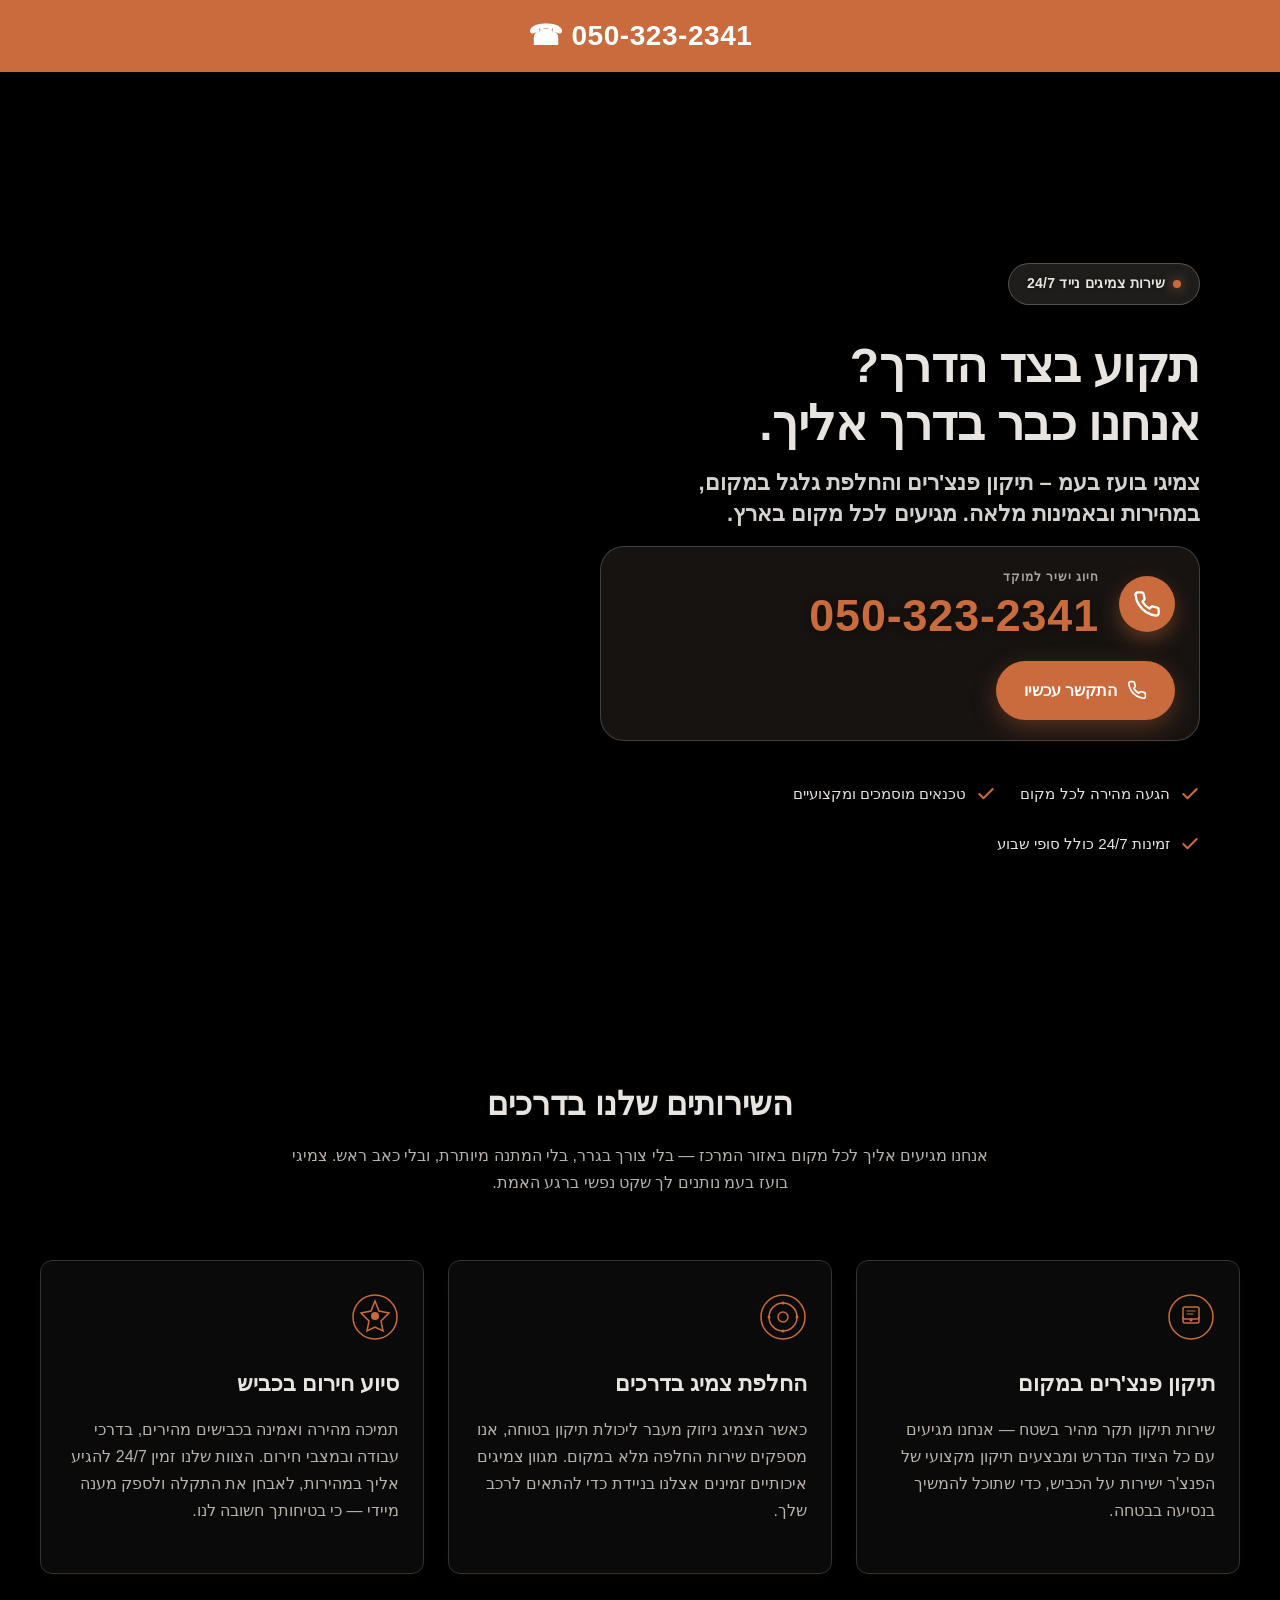
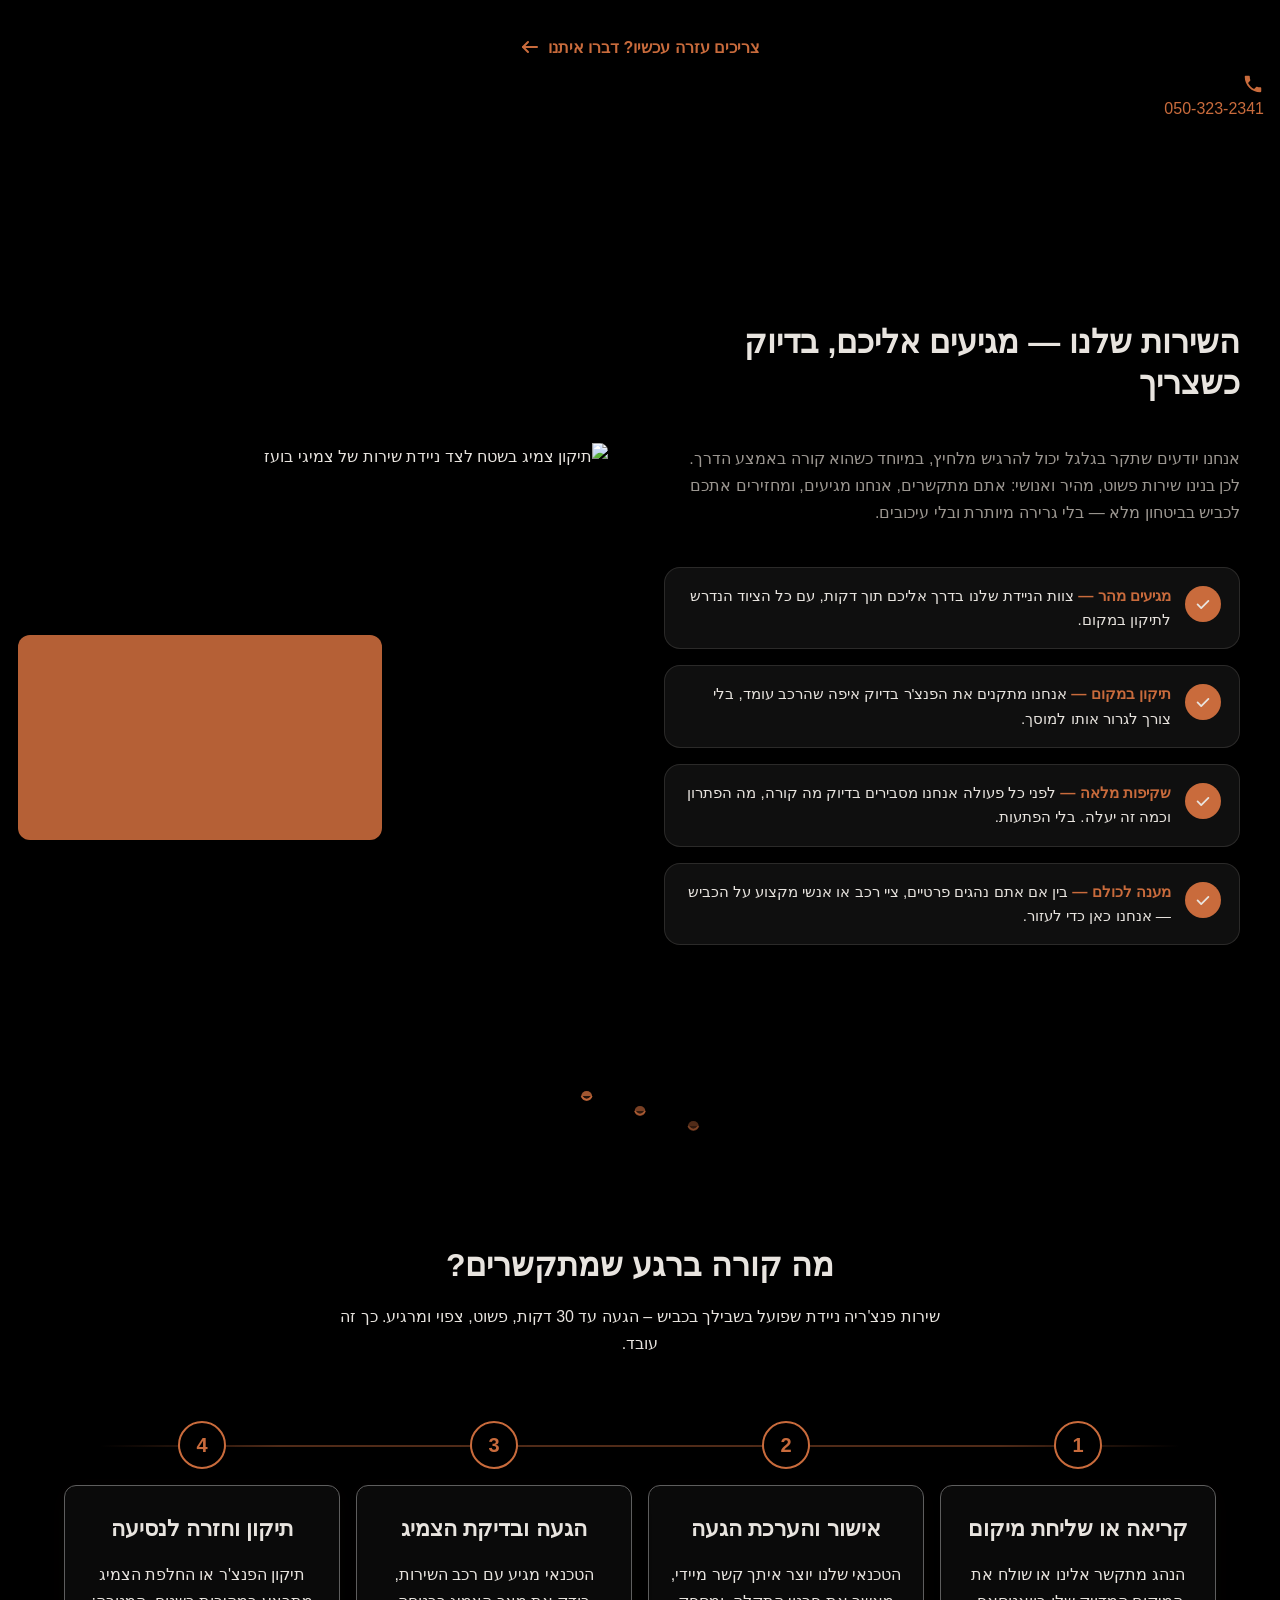
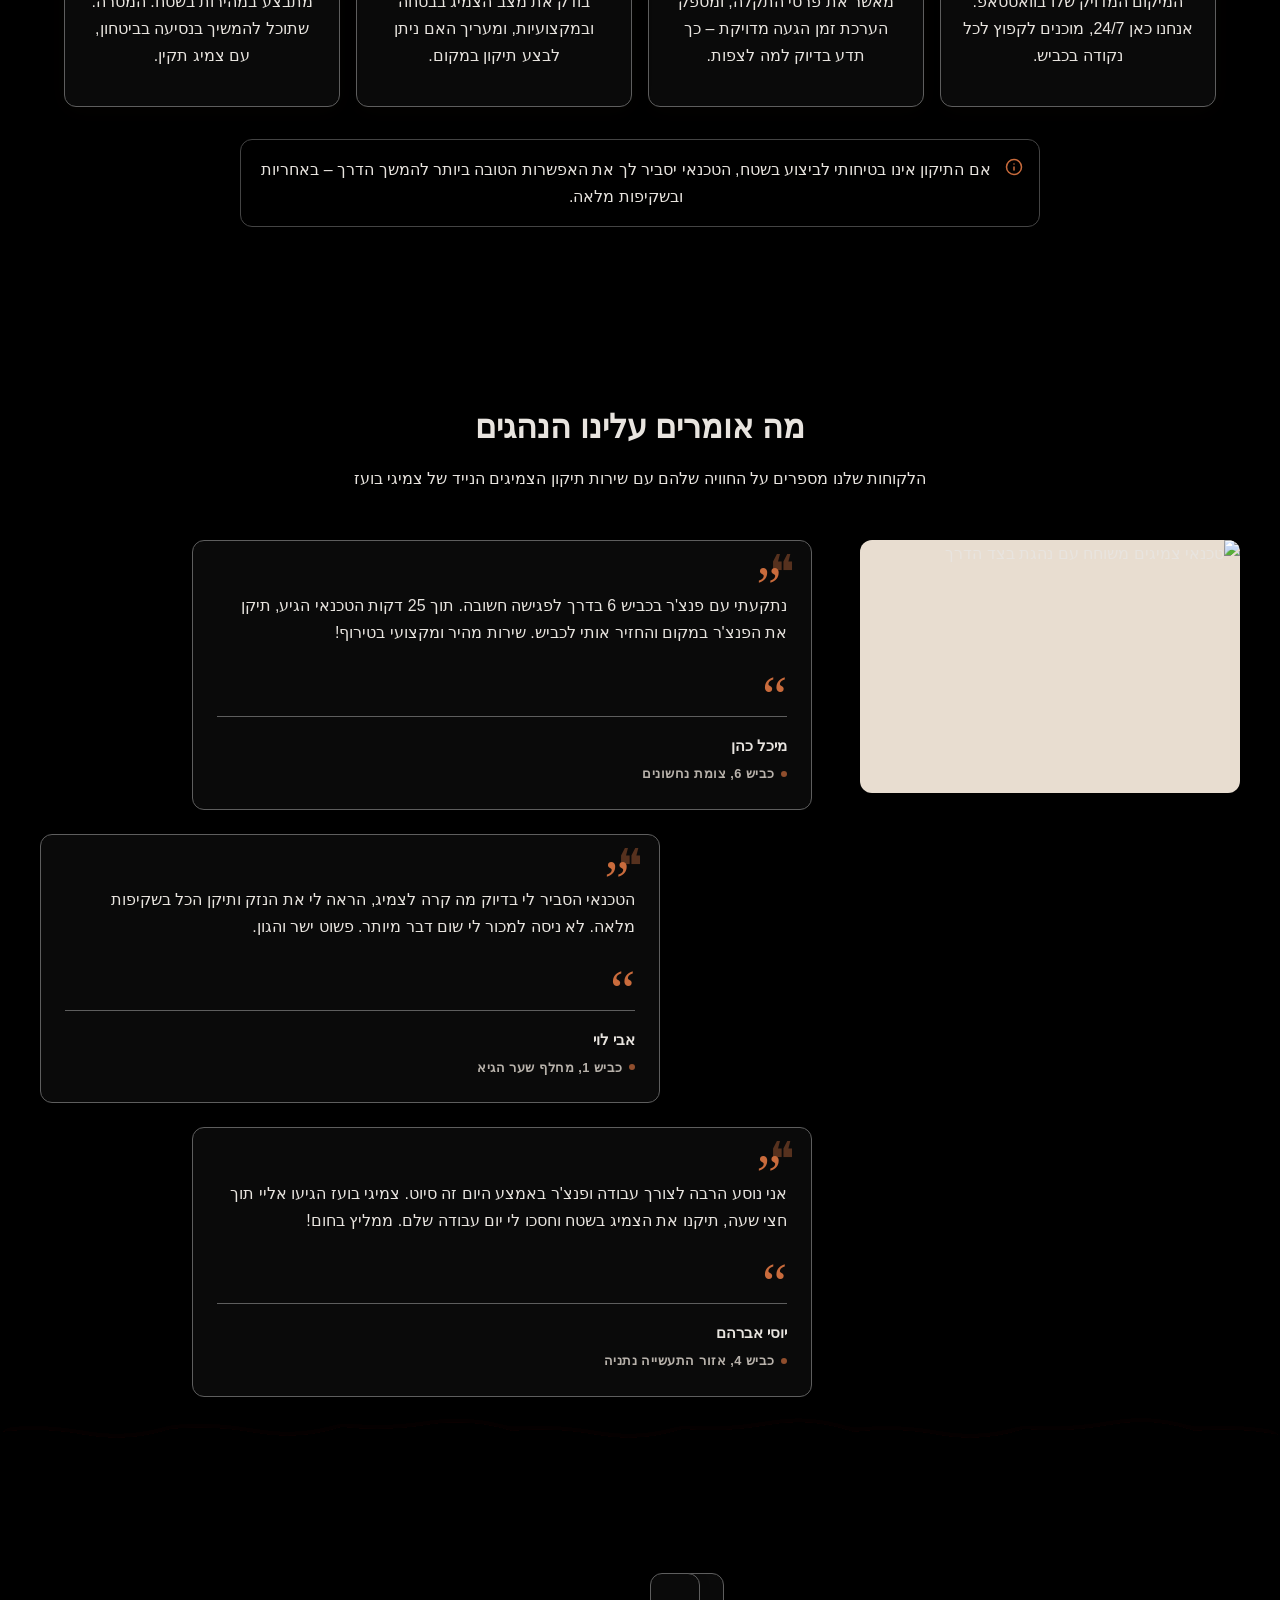
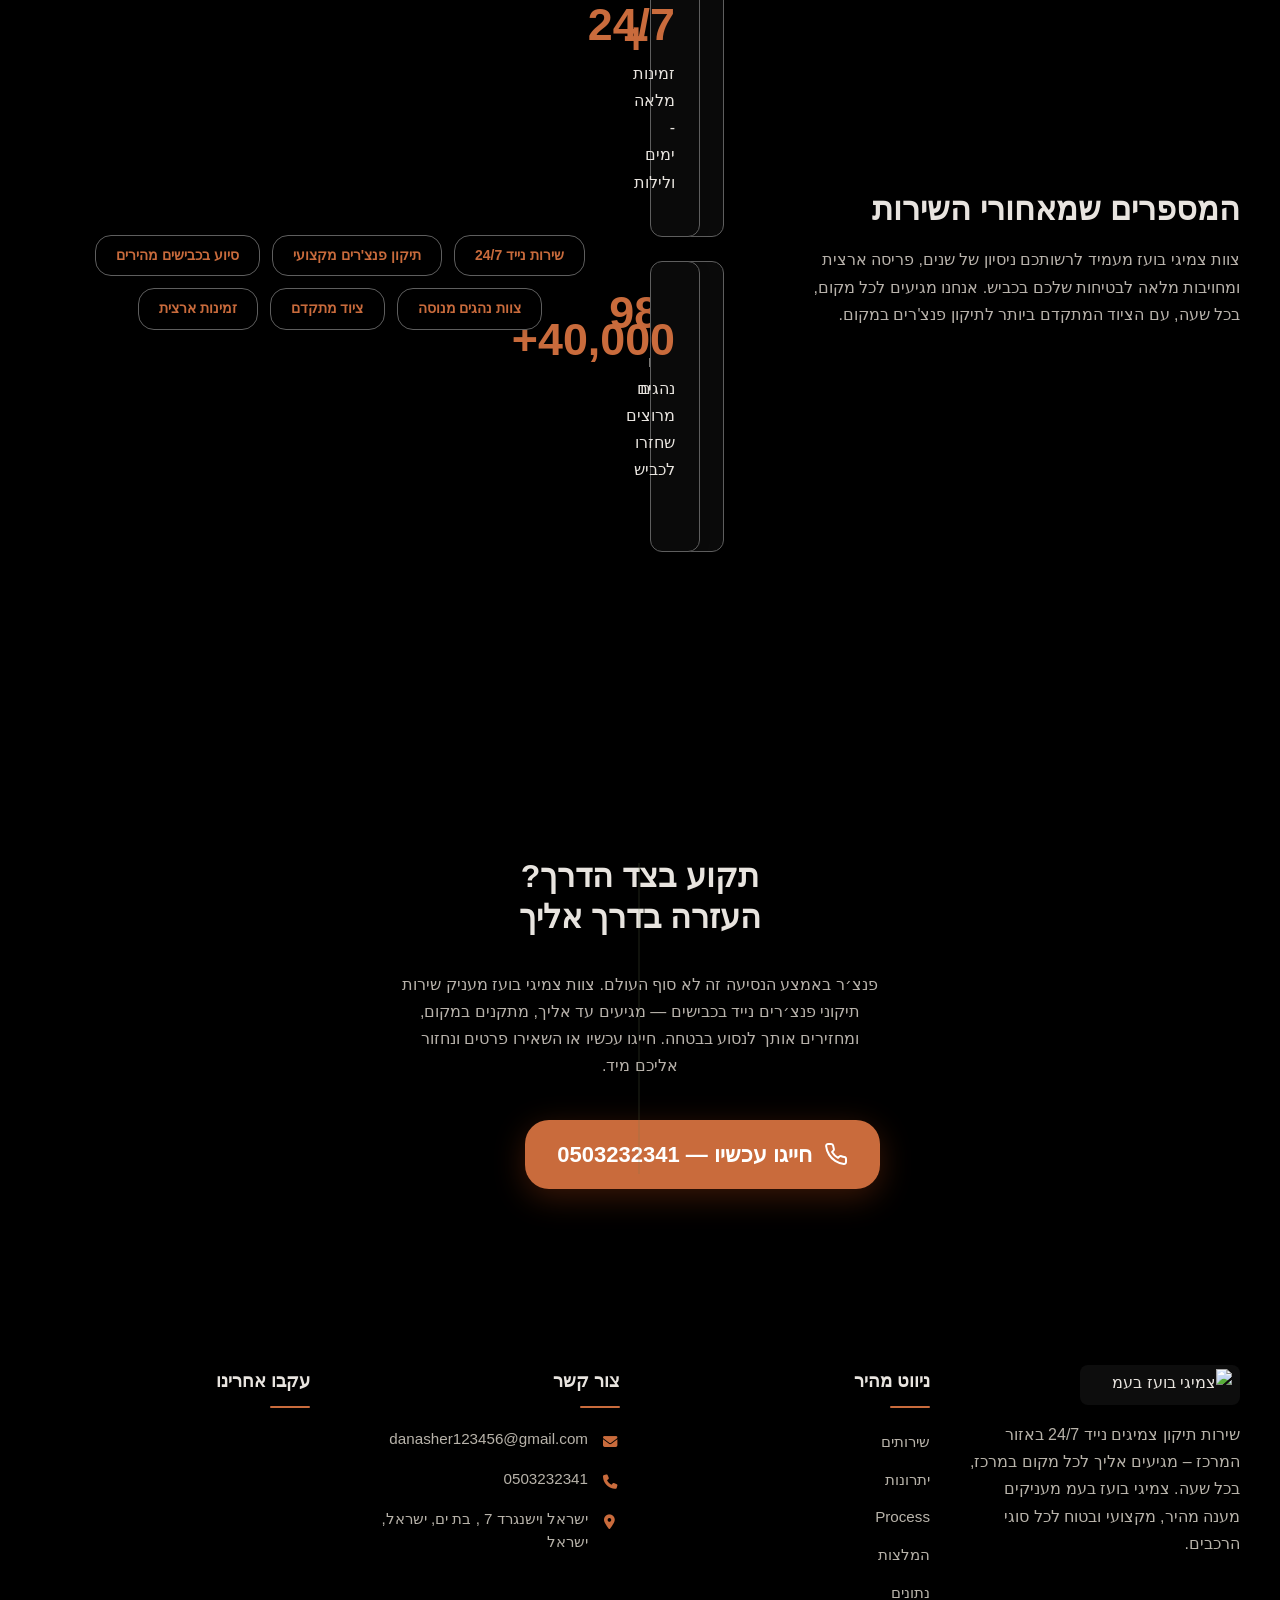
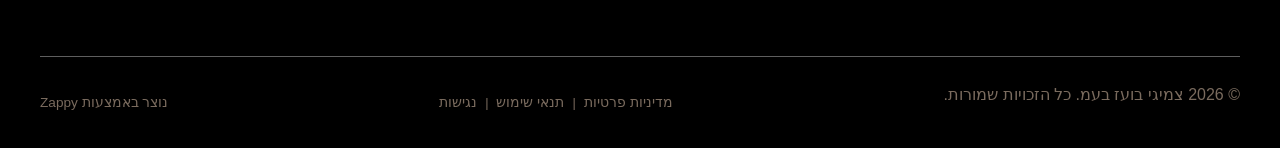
==== public/index.html @ 9f866a58 "Background sync: Progressive GitHub Sync" ====
<!doctype html><html dir="rtl" lang="he"><head><meta charset="UTF-8"><meta content="width=device-width,initial-scale=1" name="viewport"><meta content="index, follow" name="robots"><title>תיקון פנצ'ר בדרכים תוך 30 דקות — צמיגי בועז בעמ</title><meta content="נתקעתם עם פנצ'ר באמצע הדרך? צמיגי בועז בעמ מגיעים אליכם עם שירות תיקון צמיגים נייד, מהיר ואמין בכל שעה. חייגו עכשיו ונחזיר אתכם לנסוע בבטחה!" name="description"><meta content="תיקון פנצ'ר בדרכים, שירות צמיגים נייד, mobile tire repair service near me, פנצ'ריה ניידת, תיקון צמיגים עד הבית" name="keywords"><link href="/assets/favicon.ico" rel="icon" type="image/x-icon"><link href="/assets/favicon-16x16.png" rel="icon" type="image/png" sizes="16x16"><link href="/assets/favicon-32x32.png" rel="icon" type="image/png" sizes="32x32"><link href="/assets/favicon-48x48.png" rel="icon" type="image/png" sizes="48x48"><link href="/assets/favicon-192x192.png" rel="icon" type="image/png" sizes="192x192"><link href="/assets/favicon-512x512.png" rel="icon" type="image/png" sizes="512x512"><link href="/assets/apple-touch-icon.png" rel="apple-touch-icon"><script>!function(){"use strict";var t="839fa60e-4d73-4252-b014-104000f101b9",e="https://api.zappy5.com/api/analytics/track",a=18e5,n=2592e6,o=!0,i=!0,r=!0;var s=function(){var e="zappy_visitor_"+t,a=null;try{if(a=localStorage.getItem(e)){var o=JSON.parse(a),i=Date.now();if(i-o.created<n)return o.lastSeen=i,localStorage.setItem(e,JSON.stringify(o)),o.id}}catch(t){console.warn("Zappy Analytics: LocalStorage not available")}var r="zv_"+Date.now()+"_"+Math.random().toString(36).substr(2,9);try{localStorage.setItem(e,JSON.stringify({id:r,created:Date.now(),lastSeen:Date.now()}))}catch(t){}return r}(),c=function(){var e="zappy_session_"+t,n=null;try{if(n=sessionStorage.getItem(e)){var o=JSON.parse(n),i=Date.now();if(i-o.timestamp<a)return o.timestamp=i,sessionStorage.setItem(e,JSON.stringify(o)),o.id}}catch(t){console.warn("Zappy Analytics: SessionStorage not available")}var r="zs_"+Date.now()+"_"+Math.random().toString(36).substr(2,9);try{sessionStorage.setItem(e,JSON.stringify({id:r,timestamp:Date.now()}))}catch(t){}return r}();function l(a,n){n=n||{};var o={website_id:t,event_type:a,page_path:window.location.pathname,referrer:document.referrer||"direct",visitor_id:s,session_id:c,metadata:n};if(navigator.sendBeacon){var i=new Blob([JSON.stringify(o)],{type:"application/json"});navigator.sendBeacon(e,i)}else fetch(e,{method:"POST",headers:{"Content-Type":"application/json"},body:JSON.stringify(o),keepalive:!0}).catch(function(t){console.warn("Zappy Analytics: Failed to track event",t)})}o&&l("pageview",{title:document.title,url:window.location.href}),i&&document.addEventListener("click",function(t){var e=t.target;if("BUTTON"===e.tagName||e.closest("button")){var a="BUTTON"===e.tagName?e:e.closest("button");l("click",{element:"button",text:a.textContent.trim().substring(0,100),id:a.id||null,class:a.className||null})}else if("A"===e.tagName||e.closest("a")){var n="A"===e.tagName?e:e.closest("a");l("navigation",{element:"link",text:n.textContent.trim().substring(0,100),href:n.href,external:n.hostname!==window.location.hostname})}},!0),r&&document.addEventListener("submit",function(t){var e=t.target;l("form_submit",{form_id:e.id||null,form_name:e.name||null,form_action:e.action||null,form_method:e.method||"GET"})},!0);var d=Date.now();window.addEventListener("beforeunload",function(){l("page_unload",{time_on_page:Math.floor((Date.now()-d)/1e3),page_path:window.location.pathname})}),window.zappyAnalytics={track:l,getVisitorId:function(){return s},getSessionId:function(){return c}}}()</script><script>!function(){"use strict";if(!window.zappyFireMarketingEvent){var t={begin_checkout:"checkout_started",purchase:"checkout_complete",add_to_cart:"add_to_cart",view_product:"view_product"},e={whatsapp_click:{ga4:"contact",meta:"Contact",gtm:"whatsapp_click",ecom:!1},phone_click:{ga4:"contact",meta:"Contact",gtm:"phone_click",ecom:!1},contact_form_submitted:{ga4:"generate_lead",meta:"Lead",gtm:"contact_form_submitted",ecom:!1},checkout_started:{ga4:"begin_checkout",meta:"InitiateCheckout",gtm:"begin_checkout",ecom:!0},checkout_complete:{ga4:"purchase",meta:"Purchase",gtm:"purchase",ecom:!0},product_inquiry:{ga4:"generate_lead",meta:"Lead",gtm:"product_inquiry",ecom:!1},add_to_cart:{ga4:"add_to_cart",meta:"AddToCart",gtm:"add_to_cart",ecom:!0},view_product:{ga4:"view_item",meta:"ViewContent",gtm:"view_item",ecom:!0}};window.zappyFlushPendingMetaEvents=l,window.zappyFireMarketingEvent=function(r,n,o){try{o=o||{};var p=t[r]||r,d=e[p];if(!d)return;(n=n||{}).pagePath||n.page_path||(n.pagePath=a());var l="",m=!1,s=!1;if("checkout_complete"===p&&(m=!(!(l=String(n.orderId||n.order_id||n.transaction_id||""))||!function(t){if(!t)return!1;try{return"1"===window.sessionStorage.getItem(c(t))}catch(t){return!1}}(l)),s=!(!l||!u(l)),m&&s))return;if(!o.skipFirstParty&&!m)try{window.zappyAnalytics&&"function"==typeof window.zappyAnalytics.track&&window.zappyAnalytics.track(p,n)}catch(t){}if(!m){try{if(window.dataLayer=window.dataLayer||[],d.ecom){var _=i(p,n),h={};_.transaction_id&&(h.transaction_id=_.transaction_id),null!=_.value&&(h.value=_.value),_.currency&&(h.currency=_.currency),_.items&&(h.items=_.items),window.dataLayer.push({ecommerce:null}),window.dataLayer.push({event:d.gtm,ecommerce:h}),"checkout_complete"!==p&&"checkout_started"!==p||(window.dataLayer.push({ecommerce:null}),window.dataLayer.push({event:p,ecommerce:h}))}else{var w={event:d.gtm};for(var f in n)Object.prototype.hasOwnProperty.call(n,f)&&(w[f]=n[f]);window.dataLayer.push(w)}}catch(t){}l&&function(t){if(t)try{window.sessionStorage.setItem(c(t),"1")}catch(t){}}(l)}}catch(t){}};var r=Object.create(null);document.addEventListener("click",function(t){try{var e=t.target;if(!e)return;var r=s(e,".whatsapp-float, a.whatsapp-float, [data-zappy-whatsapp]"),n=function(t){for(var e=t;e&&e!==document;){if("A"===e.tagName)return e;e=e.parentElement}return null}(e),i=n&&n.href||"";if(r||n&&function(t){if(!t)return!1;var e=String(t).toLowerCase();return-1!==e.indexOf("wa.me/")||-1!==e.indexOf("api.whatsapp.com")||-1!==e.indexOf("whatsapp.com/send")||0===e.indexOf("whatsapp:")}(i)){if(!m("wa:"+i)){var c=r?"float":"link";window.zappyFireMarketingEvent("whatsapp_click",{source:c,href:i||null,pagePath:a()})}return}var o=s(e,".phone-header-btn, .nav-phone-btn, .call-btn, [data-zappy-phone]"),u="";if(n&&n.href&&0===String(n.href).toLowerCase().indexOf("tel:")?u=n.href:o&&o.href&&0===String(o.href).toLowerCase().indexOf("tel:")&&(u=o.href),o||u){var p="";return u&&(p=String(u).replace(/^tel:/i,"").trim()),void(m("tel:"+(p||o&&o.id||"btn"))||window.zappyFireMarketingEvent("phone_click",{source:o?"button":"link",phone:p||null,href:u||null,pagePath:a()}))}}catch(t){}},!0)}function a(){try{if(window.ZAPPY_CONFIG&&window.ZAPPY_CONFIG.currentPagePath)return window.ZAPPY_CONFIG.currentPagePath}catch(t){}try{return window.location.pathname||"/"}catch(t){return"/"}}function n(t){var e=(t=t||{}).items||t.cartItems||t.cart_items||t.lineItems||[];Array.isArray(e)||(e=[]);for(var r=[],a=0;a<e.length;a++){var n=e[a];if(n&&"object"==typeof n){var i=String(n.item_id||n.productId||n.product_id||n.id||"").trim(),c=String(n.item_name||n.productName||n.product_name||n.name||"").trim(),o=parseFloat(null!=n.price?n.price:null!=n.unitPrice?n.unitPrice:0)||0,u=Math.max(1,parseInt(null!=n.quantity?n.quantity:null!=n.qty?n.qty:1,10)||1);(i||c)&&r.push({item_id:i||c,item_name:c||i,price:o,quantity:u})}}return r}function i(t,e){var r=n(e=e||{}),i=parseFloat(null!=e.value?e.value:null!=e.total?e.total:0)||0,c=String(e.currency||"USD").toUpperCase();if("checkout_complete"===t)return{transaction_id:String(e.transaction_id||e.orderId||e.order_id||e.orderNumber||"")||void 0,value:i,currency:c,items:r};if("checkout_started"===t)return{value:i,currency:c,items:r};if("add_to_cart"===t){var o=r.length?r:[{item_id:String(e.productId||e.product_id||""),item_name:String(e.productName||e.product_name||""),price:parseFloat(null!=e.value?e.value:null!=e.price?e.price:0)||0,quantity:parseInt(null!=e.quantity?e.quantity:1,10)||1}].filter(function(t){return t.item_id||t.item_name});return{value:i||(o[0]?o[0].price*o[0].quantity:0),currency:c,items:o}}if("view_product"===t){var u=r.length?r:[{item_id:String(e.productId||e.product_id||""),item_name:String(e.productName||e.product_name||""),price:parseFloat(null!=e.price?e.price:null!=e.value?e.value:0)||0,quantity:1}].filter(function(t){return t.item_id||t.item_name});return{currency:c,value:i||(u[0]?u[0].price:0),items:u}}return"whatsapp_click"===t||"phone_click"===t?{method:"whatsapp_click"===t?"whatsapp":"phone",page_path:e.pagePath||a()}:"contact_form_submitted"===t||"product_inquiry"===t?{page_path:e.pagePath||a()}:e}function c(t){return"zappy_purchase_fired_"+String(t||"")}function o(t){return"zappy_purchase_meta_fired_"+String(t||"")}function u(t){if(!t)return!1;try{return"1"===window.sessionStorage.getItem(o(t))}catch(t){return!1}}function p(t){if(t)try{window.sessionStorage.setItem(o(t),"1")}catch(t){}}function d(){try{return Array.isArray(window.__zappyPendingMetaEvents)||(window.__zappyPendingMetaEvents=[]),window.__zappyPendingMetaEvents}catch(t){return[]}}function l(){if("function"==typeof window.fbq){var t=d().slice();try{window.__zappyPendingMetaEvents=[]}catch(t){}for(var e=0;e<t.length;e++){var r=t[e];if(r&&r.eventName&&(!r.orderId||!u(r.orderId)))try{window.fbq("track",r.eventName,r.params||{}),r.orderId&&p(r.orderId)}catch(t){}}}}function m(t){var e=Date.now();return!!(r[t]&&e-r[t]<800)||(r[t]=e,!1)}function s(t,e){return t&&t.closest?t.closest(e):null}}()</script><meta content="תיקון פנצ'ר בדרכים תוך 30 דקות — צמיגי בועז בעמ" property="og:title"><meta content="נתקעתם עם פנצ'ר באמצע הדרך? צמיגי בועז בעמ מגיעים אליכם עם שירות תיקון צמיגים נייד, מהיר ואמין בכל שעה. חייגו עכשיו ונחזיר אתכם לנסוע בבטחה!" property="og:description"><meta content="summary_large_image" name="twitter:card"><meta content="תיקון פנצ'ר בדרכים תוך 30 דקות — צמיגי בועז בעמ" name="twitter:title"><meta content="נתקעתם עם פנצ'ר באמצע הדרך? צמיגי בועז בעמ מגיעים אליכם עם שירות תיקון צמיגים נייד, מהיר ואמין בכל שעה. חייגו עכשיו ונחזיר אתכם לנסוע בבטחה!" name="twitter:description"><script type="application/ld+json">{"@context":"https://schema.org","@graph":[{"@type":"LocalBusiness","@id":"https://tzmagei-boaz-ltd.zappy5.app#organization","name":"צמיגי בועז בעמ","url":"https://tzmagei-boaz-ltd.zappy5.app","description":"A mobile tire repair service that operates on the road, providing on-site puncture repair and tire assistance to drivers who experience flat tires while driving. The service is built around speed, reliability, and convenience — coming directly to the stranded driver wherever they are on the road.","address":{"@type":"PostalAddress","streetAddress":"ישראל וישנגרד 7 , בת ים, ישראל, ישראל"},"contactPoint":[{"@type":"ContactPoint","contactType":"customer service","email":"danasher123456@gmail.com","telephone":"0503232341"}]},{"@type":"WebSite","@id":"https://tzmagei-boaz-ltd.zappy5.app#website","url":"https://tzmagei-boaz-ltd.zappy5.app","name":"צמיגי בועז בעמ","publisher":{"@id":"https://tzmagei-boaz-ltd.zappy5.app#organization"}}]}</script><meta content="website" property="og:type"><meta content="he_IL" property="og:locale"><style>.skip-link{position:absolute;top:0;left:0;transform:translateY(-200%);padding:12px 18px;background:var(--bg-dark,#1a1a1a);color:var(--text-light,#fff);font-weight:600;border-radius:0 0 8px 0;z-index:10000}.skip-link:focus{transform:none;outline:2px solid var(--ring,#fff);outline-offset:2px}:focus-visible{outline:2px solid var(--ring,currentColor);outline-offset:3px}</style><link href="/assets/favicon.ico" rel="icon" type="image/x-icon"><link href="/assets/favicon-16x16.png" rel="icon" type="image/png" sizes="16x16"><link href="/assets/favicon-32x32.png" rel="icon" type="image/png" sizes="32x32"><link href="/assets/favicon-48x48.png" rel="icon" type="image/png" sizes="48x48"><link href="/assets/favicon-192x192.png" rel="icon" type="image/png" sizes="192x192"><link href="/assets/favicon-512x512.png" rel="icon" type="image/png" sizes="512x512"><link href="/assets/apple-touch-icon.png" rel="apple-touch-icon"><link href="https://cdn.jsdelivr.net/npm/vanilla-cookieconsent@3/dist/cookieconsent.css" rel="stylesheet"><script>function gtag(){dataLayer.push(arguments)}window.dataLayer=window.dataLayer||[],gtag("consent","default",{ad_storage:"denied",ad_user_data:"denied",ad_personalization:"denied",analytics_storage:"denied",wait_for_update:500})</script><script>!function(e,t,a,n){e[n]=e[n]||[],e[n].push({"gtm.start":(new Date).getTime(),event:"gtm.js"});var g=t.getElementsByTagName(a)[0],m=t.createElement(a);m.async=!0,m.src="https://www.googletagmanager.com/gtm.js?id=GTM-KP28756L",g.parentNode.insertBefore(m,g)}(window,document,"script","dataLayer")</script><script src="https://www.googletagmanager.com/gtag/js?id=AW-18231256618" async=""></script><script>function gtag(){dataLayer.push(arguments)}window.dataLayer=window.dataLayer||[],gtag("js",new Date),gtag("config","AW-18231256618")</script><noscript><iframe height="0" src="https://www.googletagmanager.com/ns.html?id=GTM-KP28756L" style="display:none;visibility:hidden" width="0"></iframe></noscript><style data-zappy-section-v2-css="true">.index-hero-section{position:relative;min-height:100vh;display:flex;align-items:center;justify-content:flex-start;overflow:hidden;background-color:var(--bg-dark);color:var(--text-light);padding:140px 20px 80px;isolation:isolate}.index-hero-section__bg-wrapper{position:absolute;inset:0;z-index:-2;background:var(--bg-dark)}.index-hero-section__bg-image{width:100%;height:100%;object-fit:cover;display:block}.index-hero-section__scrim{position:absolute;inset:0;z-index:-1;pointer-events:none;background-image:radial-gradient(circle at 15% 80%,rgba(0,0,0,.52) 0,rgba(0,0,0,.28) 45%,rgba(0,0,0,.08) 70%,rgba(0,0,0,.02) 100%),linear-gradient(180deg,rgba(42,36,31,.55) 0,rgba(42,36,31,.15) 30%,rgba(42,36,31,.05) 60%,rgba(42,36,31,.35) 100%)}.index-hero-section__content{position:relative;z-index:10;max-width:1200px;margin:0 auto;width:100%;text-align:right;padding-inline-start:clamp(0px,5vw,40px)}.index-hero-section__badge{display:inline-flex;align-items:center;gap:8px;background:rgba(246,239,227,.12);border:1px solid rgba(246,239,227,.25);backdrop-filter:blur(6px);-webkit-backdrop-filter:blur(6px);border-radius:100px;padding:8px 18px;margin-bottom:24px;color:var(--text-light);font-size:.875rem;font-weight:600;letter-spacing:.02em;text-shadow:0 1px 4px rgba(0,0,0,.4)}.index-hero-section__badge-dot{width:8px;height:8px;border-radius:50%;background:var(--accent);box-shadow:0 0 12px rgba(201,107,60,.8);flex-shrink:0}.index-hero-section__title{font-size:3rem;font-weight:800;letter-spacing:-.01em;line-height:1.15;color:var(--text-light);margin:0 0 16px;text-shadow:0 2px 12px rgba(0,0,0,.45),0 1px 3px rgba(0,0,0,.5);max-width:700px}.index-hero-section__subtitle{font-size:1.25rem;font-weight:500;line-height:1.5;color:var(--text-light);margin:0 0 40px;max-width:560px;text-shadow:0 1px 8px rgba(0,0,0,.5);opacity:.92}.index-hero-section__phone-card{display:flex;align-items:center;gap:20px;flex-wrap:wrap;background:rgba(42,36,31,.55);backdrop-filter:blur(12px);-webkit-backdrop-filter:blur(12px);border:1px solid rgba(246,239,227,.2);border-radius:24px;padding:20px 24px;margin-bottom:40px;max-width:600px;box-shadow:0 16px 40px rgba(0,0,0,.25)}.index-hero-section__phone-icon{width:56px;height:56px;border-radius:50%;background:var(--accent);color:#fff;display:flex;align-items:center;justify-content:center;flex-shrink:0;box-shadow:0 8px 20px rgba(201,107,60,.4)}.index-hero-section__phone-icon svg{width:28px;height:28px}.index-hero-section__phone-info{display:flex;flex-direction:column;gap:4px;flex:1 1 auto;min-width:180px}.index-hero-section__phone-label{font-size:.75rem;font-weight:700;letter-spacing:.08em;text-transform:uppercase;color:var(--text-light);opacity:.7}.index-hero-section__phone-number{font-size:2.2rem;font-weight:800;letter-spacing:.02em;color:var(--text-light);text-decoration:none;line-height:1.1;text-shadow:0 2px 8px rgba(0,0,0,.4);transition:color .25s ease}.index-hero-section__phone-number:hover{color:var(--accent)}.index-hero-section__call-btn{display:inline-flex;align-items:center;justify-content:center;gap:10px;background:var(--accent);color:#fff;padding:16px 28px;border-radius:50px;border:none;font-weight:700;font-size:1rem;cursor:pointer;text-decoration:none;white-space:nowrap;transition:all .3s cubic-bezier(.4, 0, .2, 1);box-shadow:0 8px 24px rgba(201,107,60,.35);flex-shrink:0}.index-hero-section__call-btn svg{width:20px;height:20px}.index-hero-section__call-btn:hover{transform:translateY(-3px);box-shadow:0 12px 32px rgba(201,107,60,.5);background:#d87545}.index-hero-section__trust-list{list-style:none;padding:0;margin:0;display:flex;flex-wrap:wrap;gap:24px;max-width:600px}.index-hero-section__trust-item{display:flex;align-items:center;gap:10px;color:var(--text-light);font-size:.95rem;font-weight:500;text-shadow:0 1px 6px rgba(0,0,0,.5);flex-direction:row}.index-hero-section__trust-item svg{width:20px;height:20px;color:var(--accent);flex-shrink:0;filter:drop-shadow(0 1px 3px rgba(0,0,0,.4))}.index-hero-section__trust-item span{color:inherit}@media (max-width:768px){.index-hero-section{padding:120px 16px 60px;min-height:100dvh;justify-content:center}.index-hero-section__content{padding-inline-start:0;text-align:center}.index-hero-section__title{font-size:2.2rem;line-height:1.2;max-width:none}.index-hero-section__subtitle{font-size:1.1rem;margin:0 auto 32px;max-width:420px}.index-hero-section__badge{margin-bottom:20px;font-size:.8rem}.index-hero-section__phone-card{flex-direction:column;align-items:center;text-align:center;gap:16px;padding:24px 20px;margin:0 auto 32px;max-width:400px}.index-hero-section__phone-info{align-items:center}.index-hero-section__phone-number{font-size:1.8rem}.index-hero-section__call-btn{width:100%;justify-content:center}.index-hero-section__trust-list{justify-content:center;gap:16px}.index-hero-section__trust-item{font-size:.85rem}}@media (min-width:769px) and (max-width:1024px){.index-hero-section__title{font-size:2.6rem}.index-hero-section__phone-number{font-size:2rem}}.hero .hero-title,.hero h1,.hero-section h1,.hero-title,[class*=hero-] h1,[class~=hero] h1{font-size:48px!important;line-height:1.2!important}@media (max-width:1024px){.hero .hero-title,.hero h1,.hero-section h1,.hero-title,[class*=hero-] h1,[class~=hero] h1{font-size:36px!important}}@media (max-width:768px){.hero .hero-title,.hero h1,.hero-section h1,.hero-title,[class*=hero-] h1,[class~=hero] h1{font-size:28px!important}}</style><style id="zappy-critical-above-fold-css">html{box-sizing:border-box;-webkit-text-size-adjust:100%}*,::after,::before{box-sizing:inherit}body{margin:0;min-width:320px;overflow-x:clip}img,svg,video{max-width:100%;height:auto}main{display:block}.container{width:min(100% - 32px,1200px);margin-inline:auto}.navbar,header .navbar,header[role=banner],nav.navbar{position:relative;z-index:1000;width:100%}.nav-container,.navbar .container{display:flex;align-items:center;justify-content:space-between;min-height:64px}.logo,.logo-link img{display:block;width:35px;height:35px;object-fit:contain}#navMenu,.nav-menu{list-style:none;margin:0;padding:0}#navMenu a,.nav-menu a,.navbar .nav-links a,.navbar a{color:inherit;text-decoration:none}#navMenu .sub-menu,.nav-menu .sub-menu,.navbar .sub-menu{display:none}.fa,.fa-brands,.fa-regular,.fa-solid,.fab,.far,.fas{display:inline-block;min-width:1em;text-align:center}html:not(#zappy-noop) .navbar:has(.nav-ecommerce-icons)>.phone-header-btn,html:not(#zappy-noop)[data-zappy-site-type=ecommerce] .phone-header-btn{display:none!important;visibility:hidden!important;width:0!important;height:0!important;pointer-events:none!important}.zappy-preview-empty-store-cta{display:none!important;visibility:hidden!important;height:0!important;max-height:0!important;overflow:hidden!important;margin:0!important;padding:0!important;border:0!important;box-shadow:none!important}.zappy-catalog-menu{background:var(--surface-color,var(--surface,linear-gradient(135deg,#f8f9fa 0,#fff 100%)));border-bottom:1px solid var(--border-color,#e5e7eb);padding:0;position:sticky;top:0;z-index:90}.zappy-catalog-menu.rtl,.zappy-catalog-menu[dir=rtl]{direction:rtl}.zappy-catalog-menu.ltr,.zappy-catalog-menu[dir=ltr]{direction:ltr}.catalog-menu-container{max-width:1440px;margin:0 auto;display:flex;align-items:center;gap:8px;padding:10px 24px;overflow:visible}.catalog-menu-categories,.catalog-menu-list{display:flex;align-items:center;gap:4px;flex-wrap:wrap;margin:0;padding:0;list-style:none}.catalog-menu-item{display:inline-flex;align-items:center;padding:8px 16px;font-size:14px;font-weight:500;color:var(--text-color,var(--text,#374151));text-decoration:none;border-radius:20px;white-space:nowrap}.catalog-menu-all{background:var(--primary-color,var(--primary,#111));color:var(--text-light,#fff)!important}.catalog-menu-parent{position:relative;display:inline-flex;align-items:center}.catalog-menu-trigger{display:inline-flex;align-items:center;gap:6px}.catalog-menu-chevron{flex-shrink:0}.catalog-menu-parent>.sub-menu{display:none!important;visibility:hidden!important;opacity:0!important;pointer-events:none!important}.hero-section,.index-hero-section,section[class*=hero]{position:relative;overflow:hidden}.hero-section,.index-hero-section{min-height:560px}section[data-hero-type*=fullscreen]{min-height:100vh}.hero-bg-image,.hero-bg-wrapper,section[class*=hero] [class*=hero-bg]{position:absolute;inset:0;width:100%;height:100%}.hero-bg-image img,.hero-bg-wrapper img,section[class*=hero] [data-hero-bg],section[class*=hero] img[data-hero-background=true]{width:100%!important;height:100%!important;object-fit:cover!important;display:block}.hero-content,section[class*=hero] .container{position:relative;z-index:2}@media(max-width:768px){:root{--header-height:72px;--total-header-height:72px;--zappy-mobile-menu-top:72px}html[data-zappy-site-type=ecommerce] body{padding-top:var(--total-header-height,72px)}html[data-zappy-site-type=ecommerce] body>.navbar:not(.zappy-catalog-menu),html[data-zappy-site-type=ecommerce] body>nav.navbar{position:fixed!important;top:0;left:0;right:0;z-index:100000;width:100%;margin-bottom:0}.zappy-catalog-menu{position:fixed;top:var(--header-height,72px);left:0;right:0;z-index:99999}.nav-container,.navbar .container{min-height:60px}#navMenu,.nav-menu{max-width:100vw;overflow-x:hidden}.hero-section,.index-hero-section,section[class*=hero],section[data-hero-type*=fullscreen]{min-height:100svh}.hero-bg-image,.hero-bg-wrapper,.hero-scrim{min-height:100svh}}:root{--zappy-header-stack-height:calc(var(--zappy-announcement-height, 40px) + var(--header-height, 72px))}body:has(.zappy-announcement-bar) .navbar:not(.zappy-catalog-menu):not(.mobile-search-panel),body:has(.zappy-announcement-bar) header.navbar,body:has(.zappy-announcement-bar) nav.navbar:not(.zappy-catalog-menu){top:var(--zappy-announcement-height,40px)!important}body:has(.zappy-announcement-bar) .index-hero-section,body:has(.zappy-announcement-bar) main>section[class*=hero]:first-of-type,body:has(.zappy-announcement-bar) section[data-hero-type^=fullscreen]{margin-top:calc(-1 * var(--zappy-header-stack-height))!important;padding-top:calc(var(--zappy-header-stack-height))!important}[data-zappy-content-align]{display:flex!important;flex-direction:column!important}[data-zappy-content-align^=top-]{justify-content:flex-start!important}[data-zappy-content-align^=center-],[data-zappy-content-align^=lower-],[data-zappy-content-align^=upper-]{justify-content:center!important}[data-zappy-content-align^=bottom-]{justify-content:flex-end!important}[data-zappy-content-align$="-left"],[data-zappy-content-align$="-mid-left"]{align-items:flex-start!important;text-align:start!important}[data-zappy-content-align$="-center"]{align-items:center!important;text-align:center!important}[data-zappy-content-align$="-mid-right"],[data-zappy-content-align$="-right"]{align-items:flex-end!important;text-align:end!important}[data-zappy-content-align] [data-zappy-align-target]{margin-left:auto;margin-right:auto}[data-zappy-content-align$="-center"] [data-zappy-align-target],[data-zappy-content-align$="-center"] [data-zappy-align-target]>*{text-align:center!important}</style><link href="/styles.css" rel="stylesheet"><script>window.ZAPPY_WEBSITE_ID="839fa60e-4d73-4252-b014-104000f101b9",window.ZAPPY_API_BASE="https://api.zappy5.com"</script><link href="/assets/image-mobile-tire-repair-service-section-hero-index-hero-image-1.webp" rel="preload" as="image" fetchpriority="high"><style id="zappy-dropdown-submenu-styles">#navMenu li:has(.sub-menu),.nav-menu li:has(.sub-menu),.navbar li:has(.sub-menu),nav li:has(.sub-menu){position:relative}#navMenu .sub-menu,.nav-menu .sub-menu,.navbar .sub-menu,nav .sub-menu{display:block!important;position:absolute!important;top:100%;left:0;min-width:220px;border-radius:8px;box-shadow:0 8px 25px rgba(0,0,0,.15);padding:8px 0;opacity:0;visibility:hidden;transform:translateY(10px);transition:all .3s ease;z-index:1000;list-style:none;pointer-events:none}#navMenu li:hover>.sub-menu,.nav-menu li:hover>.sub-menu,.navbar li:hover>.sub-menu,nav li:hover>.sub-menu{opacity:1!important;visibility:visible!important;transform:translateY(0)!important;pointer-events:auto!important}.sub-menu li{list-style:none;margin:0;padding:0}.sub-menu a{display:block!important;padding:10px 16px!important;color:var(--text-dark,#333)!important;font-weight:500;text-decoration:none;white-space:nowrap;transition:background-color .2s}.sub-menu .zappy-nav-child>a{padding-left:28px!important;font-size:.9em!important;opacity:.85!important}[dir=rtl] .sub-menu .zappy-nav-child>a,html[lang=ar] .sub-menu .zappy-nav-child>a,html[lang=he] .sub-menu .zappy-nav-child>a{padding-left:10px!important;padding-right:28px!important}.sub-menu .zappy-nav-parent>a{font-weight:600!important}.sub-menu a:hover{background-color:#f5f5f5}[dir=rtl] .nav-menu .sub-menu,[dir=rtl] .navbar .sub-menu,[dir=rtl] nav .sub-menu,html[lang=ar] .nav-menu .sub-menu,html[lang=ar] .navbar .sub-menu,html[lang=ar] nav .sub-menu,html[lang=he] .nav-menu .sub-menu,html[lang=he] .navbar .sub-menu,html[lang=he] nav .sub-menu{left:auto!important;right:0!important}.sub-menu:empty,.sub-menu:not(:has(li)):not(:has(> a)),.sub-menu:not(:has(li:not(.zappy-hidden-menu-item))):not(:has(> a)){display:none!important;opacity:0!important;visibility:hidden!important;pointer-events:none!important}li:has(.menu-group-title):hover>.sub-menu{opacity:1!important;visibility:visible!important;transform:translateY(0)!important;pointer-events:auto!important}#navMenu>li>.menu-group-title,.nav-menu>li>.menu-group-title{display:inline-block;padding:.5rem 1rem;cursor:default;user-select:none}@media (max-width:768px){#navMenu .sub-menu,.nav-menu .sub-menu,.navbar .sub-menu,nav .sub-menu{position:static!important;transform:none!important;box-shadow:none!important;background:0 0!important;max-height:0;overflow:hidden;opacity:0;visibility:hidden;transition:max-height .3s ease,opacity .3s ease;padding:0!important;border-radius:0!important}#navMenu .sub-menu.mobile-expanded,.nav-menu .sub-menu.mobile-expanded,.navbar .sub-menu.mobile-expanded{max-height:none!important;overflow-y:visible!important;opacity:1!important;visibility:visible!important;padding:8px 0 8px 16px!important}[dir=rtl] .sub-menu.mobile-expanded,html[lang=he] .sub-menu.mobile-expanded{padding:8px 16px 8px 0!important}#navMenu li:hover>.sub-menu,.nav-menu li:hover>.sub-menu,.navbar li:hover>.sub-menu,nav li:hover>.sub-menu{opacity:0;visibility:hidden;pointer-events:none}#navMenu li>.sub-menu.mobile-expanded,.nav-menu li>.sub-menu.mobile-expanded,.navbar li>.sub-menu.mobile-expanded,nav li>.sub-menu.mobile-expanded{opacity:1!important;visibility:visible!important;pointer-events:auto!important}#navMenu li:has(.sub-menu),.nav-menu li:has(.sub-menu),.navbar li:has(.sub-menu),nav li:has(.sub-menu){display:flex!important;flex-wrap:wrap!important;align-items:center!important;position:relative!important;min-height:44px!important}#navMenu li:has(.sub-menu)>a,.nav-menu li:has(.sub-menu)>a,.navbar li:has(.sub-menu)>a,nav li:has(.sub-menu)>a{flex:1!important;min-width:0!important}#navMenu li:has(.sub-menu)>.menu-group-title,.nav-menu li:has(.sub-menu)>.menu-group-title,.navbar li:has(.sub-menu)>.menu-group-title,nav li:has(.sub-menu)>.menu-group-title{flex:1!important;min-width:0!important;display:flex!important;align-items:center!important;padding:12px 16px!important;min-height:44px!important;line-height:1.4!important;font-weight:600!important;box-sizing:border-box!important}#navMenu li:has(.sub-menu)>.sub-menu,.nav-menu li:has(.sub-menu)>.sub-menu,.navbar li:has(.sub-menu)>.sub-menu,nav li:has(.sub-menu)>.sub-menu{flex-basis:100%!important;width:100%!important}#navMenu li:has(.sub-menu)>a [class*=arrow],#navMenu li:has(.sub-menu)>a [class*=chevron],.nav-menu li:has(.sub-menu)>a .fa-angle-down,.nav-menu li:has(.sub-menu)>a .fa-chevron-down,.nav-menu li:has(.sub-menu)>a [class*=arrow],.nav-menu li:has(.sub-menu)>a [class*=chevron],nav li:has(.sub-menu)>a [class*=arrow],nav li:has(.sub-menu)>a [class*=chevron]{display:none!important;visibility:hidden!important}.mobile-submenu-toggle{display:flex!important;align-items:center!important;justify-content:center!important;width:44px!important;height:auto!important;background:0 0!important;border:none!important;cursor:pointer!important;color:var(--text-light)!important;position:static!important;flex-shrink:0!important;align-self:stretch!important;z-index:2!important;padding:0!important;margin:0!important}.mobile-submenu-toggle::after{content:''!important;width:0!important;height:0!important;border-left:6px solid transparent!important;border-right:6px solid transparent!important;border-top:7px solid currentColor!important;transition:transform .3s ease!important}.mobile-submenu-toggle.expanded::after{transform:rotate(180deg)!important}.sub-menu a{padding:10px 0!important;display:block!important;color:var(--text-light)!important;white-space:normal!important}.sub-menu .zappy-nav-child>a{padding-left:28px!important;font-size:.9em!important;opacity:.85!important}[dir=rtl] .sub-menu .zappy-nav-child>a,html[lang=ar] .sub-menu .zappy-nav-child>a,html[lang=he] .sub-menu .zappy-nav-child>a{padding-left:0!important;padding-right:28px!important}.sub-menu .zappy-nav-parent>a{font-weight:600!important}#navMenu.active,.nav-menu.active{max-width:100vw!important;overflow-x:hidden!important;box-sizing:border-box!important}.navbar .sub-menu li a,.zappy-products-dropdown .sub-menu a,nav.navbar .sub-menu li a{color:var(--text-light)!important}}@media (min-width:769px){.mobile-submenu-toggle{display:none!important}}</style><style id="zappy-widget-visibility">html[dir=rtl] .whatsapp-float{right:20px!important;left:auto!important}html:not([dir]) .whatsapp-float,html[dir=ltr] .whatsapp-float{left:20px!important;right:auto!important}html[dir=rtl] #mic-access-tool-general-button,html[dir=rtl] #mic-init-access-tool #mic-access-tool-general-button,html[dir=rtl] #mic-init-access-tool .mic-access-tool-general-button,html[dir=rtl] ._access-icon,html[dir=rtl] .mic-access-tool-general-button{left:20px!important;right:auto!important}html:not([dir]) #mic-access-tool-general-button,html:not([dir]) #mic-init-access-tool #mic-access-tool-general-button,html:not([dir]) #mic-init-access-tool .mic-access-tool-general-button,html:not([dir]) ._access-icon,html:not([dir]) .mic-access-tool-general-button,html[dir=ltr] #mic-access-tool-general-button,html[dir=ltr] #mic-init-access-tool #mic-access-tool-general-button,html[dir=ltr] #mic-init-access-tool .mic-access-tool-general-button,html[dir=ltr] ._access-icon,html[dir=ltr] .mic-access-tool-general-button{right:20px!important;left:auto!important}@media (max-width:768px){.whatsapp-float{display:flex!important}}@media (min-width:769px){.whatsapp-float{display:flex!important}}@media (max-width:768px){#mic-access-tool-general-button,#mic-init-access-tool #mic-access-tool-general-button,#mic-init-access-tool .mic-access-tool-general-button,._access-icon,.mic-access-tool-general-button{display:flex!important;visibility:visible!important;opacity:1!important;pointer-events:auto!important}#mic-access-tool-box.opened-mic-access-tool,#mic-init-access-tool #mic-access-tool-box.opened-mic-access-tool,.mic-access-tool-box.opened-mic-access-tool{visibility:visible!important;opacity:1!important;pointer-events:auto!important}}@media (min-width:769px){#mic-access-tool-general-button,#mic-init-access-tool #mic-access-tool-general-button,#mic-init-access-tool .mic-access-tool-general-button,._access-icon,.mic-access-tool-general-button{display:flex!important;visibility:visible!important;opacity:1!important;pointer-events:auto!important}#mic-access-tool-box.opened-mic-access-tool,#mic-init-access-tool #mic-access-tool-box.opened-mic-access-tool,.mic-access-tool-box.opened-mic-access-tool{visibility:visible!important;opacity:1!important;pointer-events:auto!important}}</style></head><body><a href="#main" class="skip-link">דלג לתוכן הראשי</a><nav class="navbar" dir="rtl"><button aria-label="Menu" class="mobile-toggle" id="mobileToggle"><svg viewBox="0 0 24 24" fill="none" style="display:block !important" class="hamburger-icon" height="24" width="24"><path d="M3 12h18M3 6h18M3 18h18" stroke="currentColor" stroke-width="2" stroke-linecap="round"></path></svg> <svg viewBox="0 0 24 24" fill="none" style="display:none !important" class="close-icon" height="24" width="24"><path d="M18 6L6 18M6 6l12 12" stroke="currentColor" stroke-width="2" stroke-linecap="round"></path></svg></button> <button aria-label="Call" class="phone-header-btn" data-phone="0503232341" onclick='window.location.href="tel:0503232341"'><svg viewBox="0 0 24 24" fill="currentColor" width="20" height="20"><path d="M22 16.92v3a2 2 0 01-2.18 2 19.79 19.79 0 01-8.63-3.07 19.5 19.5 0 01-6-6 19.79 19.79 0 01-3.07-8.67A2 2 0 014.11 2h3a2 2 0 012 1.72 12.84 12.84 0 00.7 2.81 2 2 0 01-.45 2.11L8.09 9.91a16 16 0 006 6l1.27-1.27a2 2 0 012.11-.45 12.84 12.84 0 002.81.7A2 2 0 0122 16.92z"></path></svg> <span class="call-text">התקשר</span></button><div class="nav-container"><div class="nav-right-group"><div class="nav-brand"><a href="/" class="logo-link"><img alt="צמיגי בועז בעמ" decoding="async" height="35" src="/assets/site-----image-1.webp" width="35" class="logo"></a></div><ul class="nav-menu" id="navMenu"><li><a href="#services">שירותים</a></li><li><a href="#benefits">יתרונות</a></li><li><a href="#process">תהליך</a></li><li><a href="#testimonials">המלצות</a></li><li><a href="#stats">נתונים</a></li><li class="mobile-contact-link nav-cta-mobile-item"><a href="#contact" class="nav-cta-btn">צור קשר</a></li></ul></div><div class="nav-cta-container"><a href="#contact" class="nav-cta-btn">צור קשר</a></div></div></nav><div class="top-phone-bar" dir="rtl" style="font-size:26px;font-weight:800;padding:12px 20px;min-height:60px;display:flex;justify-content:center;align-items:center;position:fixed;top:0;z-index:100001;background-color:#C96B3C;left:0;right:0;width:100%"><a href="tel:0503232341" class="top-phone-link" style="font-size:28px;font-weight:800;color:#FFFFFF;text-decoration:none;letter-spacing:0.02em" dir="ltr">☎ 050-323-2341</a></div><script>window.addEventListener("load",function(){const e=document.querySelector(".navbar, nav, header");if(!e)return void console.log("[Navbar] Navbar element not found");let t=document.getElementById("mobileToggle")||document.querySelector(".mobile-toggle")||document.querySelector(".hamburger")||document.querySelector(".hamburger-menu")||document.querySelector(".menu-toggle")||document.querySelector(".burger-menu")||document.querySelector('[aria-label="Menu"]')||document.querySelector('[aria-label="תפריט"]');const o=document.querySelector(".phone-header-btn"),n=window.getComputedStyle(e);let r=n.backgroundColor;if(console.log("[Navbar] Initial navbar background:",r),"transparent"===r||"rgba(0, 0, 0, 0)"===r||r.startsWith("rgba")&&r.includes(", 0)")){const e=n.backgroundImage;if(e&&"none"!==e)console.log("[Navbar] Navbar has background image/gradient, using dark text"),r="rgb(240, 240, 240)";else{const e=window.getComputedStyle(document.body).backgroundColor;console.log("[Navbar] Navbar transparent, using body background:",e),r=e}}const a=r.match(/\d+/g);if(a&&a.length>=3){const e=(.299*parseInt(a[0])+.587*parseInt(a[1])+.114*parseInt(a[2]))/255;console.log("[Navbar] Mobile button colors preserved from Claude CSS (luminance:",e.toFixed(2)+")");const n=document.createElement("style");n.id="zappy-mobile-nav-fix";document.documentElement.lang;document.documentElement.dir,n.textContent='\n        /* Hide mobile buttons on desktop, show only on mobile */\n        @media (min-width: 769px) {\n          .mobile-toggle,\n          .phone-header-btn {\n            display: none !important;\n          }\n        }\n        \n        /* Show and position mobile buttons correctly on mobile */\n        @media (max-width: 768px) {\n          .navbar,\n          nav.navbar {\n            min-height: 70px !important;\n          }\n\n          .mobile-toggle,\n          .phone-header-btn {\n            position: absolute !important;\n            top: 0 !important;\n            bottom: 0 !important;\n            margin-top: auto !important;\n            margin-bottom: auto !important;\n            transform: none !important;\n            z-index: 1001 !important;\n            display: flex !important;\n            align-items: center !important;\n            justify-content: center !important;\n            width: 36px !important;\n            height: 36px !important;\n            border-radius: 50% !important;\n            border: none !important;\n            cursor: pointer !important;\n            padding: 6px !important;\n            background: none !important;\n            color: var(--nav-text, var(--text-light)) !important;\n            touch-action: manipulation !important;\n            -webkit-tap-highlight-color: transparent !important;\n          }\n\n          html[data-zappy-site-type="ecommerce"] .phone-header-btn,\n          body[data-zappy-site-type="ecommerce"] .phone-header-btn,\n          html[data-zappy-site-type="ecommerce"] header .phone-header-btn,\n          html[data-zappy-site-type="ecommerce"] nav .phone-header-btn {\n            display: none !important;\n            visibility: hidden !important;\n            width: 0 !important;\n            height: 0 !important;\n            min-width: 0 !important;\n            overflow: hidden !important;\n          }\n          \n          /* LTR positioning (default): hamburger LEFT, phone RIGHT */\n          html:not([dir="rtl"]):not([lang="he"]):not([lang="ar"]) .mobile-toggle,\n          html[dir="ltr"] .mobile-toggle {\n            left: 12px !important;\n            right: auto !important;\n          }\n          html:not([dir="rtl"]):not([lang="he"]):not([lang="ar"]) .phone-header-btn,\n          html[dir="ltr"] .phone-header-btn {\n            right: 12px !important;\n            left: auto !important;\n          }\n          \n          /* RTL positioning: hamburger RIGHT, phone LEFT */\n          html[dir="rtl"] .mobile-toggle,\n          html[lang="he"] .mobile-toggle,\n          html[lang="ar"] .mobile-toggle {\n            right: 12px !important;\n            left: auto !important;\n          }\n          html[dir="rtl"] .phone-header-btn,\n          html[lang="he"] .phone-header-btn,\n          html[lang="ar"] .phone-header-btn {\n            left: 12px !important;\n            right: auto !important;\n          }\n          \n          /* CRITICAL: Ensure nav-container has min-height on mobile */\n          /* All children are positioned absolutely/fixed on mobile, so height:auto collapses to 0 */\n          .nav-container {\n            min-height: 70px !important;\n            position: relative !important;\n          }\n          \n          /* Ensure SVG icons are properly sized and inherit color */\n          .mobile-toggle svg,\n          .phone-header-btn svg {\n            width: 24px !important;\n            height: 24px !important;\n            /* Don\'t force display - let JavaScript control hamburger/close toggle */\n          }\n          \n          /* Reset nav-cta-container on mobile - remove desktop box-shadow/padding */\n          /* that creates a visible ghost box when CTA button is hidden */\n          .nav-cta-container {\n            box-shadow: none !important;\n            padding: 0 !important;\n          }\n          \n          /* Hide nav-cta-container entirely on mobile when there\'s no lang-switcher */\n          /* (only the CTA button is inside, and it\'s hidden on mobile) */\n          .nav-cta-container:not(:has(.lang-switcher)) {\n            display: none !important;\n          }\n          \n          /* CRITICAL: Prevent hero image fade gradient from bleeding over headline text */\n          /* The .image-fade-gradient has bottom: -30px (extends below parent) */\n          /* On mobile stacked layout, this overlaps the h1 text below the image */\n          .hero-image-column {\n            overflow: hidden !important;\n          }\n          .image-fade-gradient {\n            bottom: 0 !important;\n          }\n          \n          /* Hide desktop language switcher on mobile - hamburger menu handles it */\n          /* High specificity to override stored CSS */\n          .lang-switcher,\n          .nav-cta-container .lang-switcher,\n          .nav-container .lang-switcher,\n          .navbar .lang-switcher,\n          .navbar .nav-cta-container .lang-switcher {\n            display: none !important;\n          }\n        }\n      ';const r=document.getElementById("zappy-mobile-nav-fix");r&&r.remove(),document.head.appendChild(n),console.log("[Navbar] Critical CSS injected for mobile nav positioning");const i=window.innerWidth<=768;if(t){const e=t.querySelector(".hamburger-icon"),o=t.querySelector(".close-icon");e&&(e.style.setProperty("width","24px","important"),e.style.setProperty("height","24px","important"),e.style.setProperty("display","block","important")),o&&(o.style.setProperty("width","24px","important"),o.style.setProperty("height","24px","important"),o.style.setProperty("display","none","important")),i?(t.style.setProperty("position","absolute","important"),t.style.setProperty("top","0","important"),t.style.setProperty("bottom","0","important"),t.style.setProperty("margin-top","auto","important"),t.style.setProperty("margin-bottom","auto","important"),t.style.setProperty("transform","none","important"),t.style.setProperty("z-index","1001","important"),t.style.removeProperty("left"),t.style.removeProperty("right"),console.log("[Navbar] Mobile toggle positioning applied (mobile viewport)")):(t.style.removeProperty("position"),t.style.removeProperty("top"),t.style.removeProperty("transform"),t.style.removeProperty("z-index"),t.style.removeProperty("left"),t.style.removeProperty("right"),console.log("[Navbar] Desktop viewport - cleared mobile toggle inline positioning"))}if(o){const e=o.querySelector("svg");e&&(e.style.width="24px",e.style.height="24px",e.setAttribute("width","24"),e.setAttribute("height","24")),i?(o.style.setProperty("position","absolute","important"),o.style.setProperty("top","0","important"),o.style.setProperty("bottom","0","important"),o.style.setProperty("margin-top","auto","important"),o.style.setProperty("margin-bottom","auto","important"),o.style.setProperty("transform","none","important"),o.style.setProperty("z-index","1001","important"),o.style.removeProperty("left"),o.style.removeProperty("right"),console.log("[Navbar] Phone button positioning applied (mobile viewport)")):(o.style.removeProperty("position"),o.style.removeProperty("top"),o.style.removeProperty("transform"),o.style.removeProperty("z-index"),o.style.removeProperty("left"),o.style.removeProperty("right"),console.log("[Navbar] Desktop viewport - cleared phone button inline positioning"))}}else console.log("[Navbar] Could not parse background color:",r);t=document.getElementById("mobileToggle")||document.querySelector(".mobile-toggle")||document.querySelector(".hamburger")||document.querySelector(".hamburger-menu")||document.querySelector(".menu-toggle")||document.querySelector(".burger-menu")||document.querySelector('[aria-label="Menu"]')||document.querySelector('[aria-label="תפריט"]');const i=document.getElementById("navMenu")||document.querySelector(".nav-menu")||document.querySelector(".nav-links")||document.querySelector("nav ul:not(.submenu)");if(!t||!i)return void console.log("[Navbar] Mobile toggle or menu not found:",{toggle:!!t,menu:!!i});i.id||(i.id="navMenu"),console.log("[Navbar] Initializing mobile menu...");const l=t.cloneNode(!0);t.parentNode.replaceChild(l,t);var s=0;function p(e){var t=Date.now();t-s<300||(s=t,function(e){e.preventDefault(),e.stopPropagation();const t=l.querySelector(".hamburger-icon"),o=l.querySelector(".close-icon");i.classList.contains("active")?(i.classList.remove("active"),t&&t.style.setProperty("display","block","important"),o&&o.style.setProperty("display","none","important"),document.body.style.overflow="",document.body.classList.remove("menu-open"),console.log("[Navbar] Menu closed")):(i.classList.add("active"),t&&t.style.setProperty("display","none","important"),o&&o.style.setProperty("display","block","important"),document.body.style.overflow="hidden",document.body.classList.add("menu-open"),console.log("[Navbar] Menu opened"))}(e))}l.addEventListener("click",p),l.addEventListener("touchend",p),document.addEventListener("keydown",function(e){if(("Escape"===e.key||"Esc"===e.key)&&i.classList.contains("active")){const e=l.querySelector(".hamburger-icon"),t=l.querySelector(".close-icon");i.classList.remove("active"),e&&e.style.setProperty("display","block","important"),t&&t.style.setProperty("display","none","important"),document.body.style.overflow="",document.body.classList.remove("menu-open"),console.log("[Navbar] Menu closed (Escape)")}}),i.querySelectorAll("a").forEach(function(e){e.addEventListener("click",function(){if("#"===this.getAttribute("href"))return;const e=l.querySelector(".hamburger-icon"),t=l.querySelector(".close-icon");i.classList.remove("active"),e&&e.style.setProperty("display","block","important"),t&&t.style.setProperty("display","none","important"),document.body.style.overflow="",document.body.classList.remove("menu-open"),console.log("[Navbar] Menu closed (link clicked)")})});var m=i.querySelectorAll(".dropdown-toggle");m.forEach(function(e){e.addEventListener("click",function(e){e.preventDefault(),e.stopPropagation();var t=this.closest(".nav-dropdown");t&&(t.parentNode.querySelectorAll(".nav-dropdown.open").forEach(function(e){e!==t&&e.classList.remove("open")}),t.classList.toggle("open"),console.log("[Navbar] Dropdown toggled:",t.classList.contains("open")?"open":"closed"))})}),document.addEventListener("click",function(e){e.target.closest(".nav-dropdown")||document.querySelectorAll(".nav-dropdown.open").forEach(function(e){e.classList.remove("open")})}),console.log("[Navbar] Dropdown handlers initialized for "+m.length+" dropdowns"),o&&o.addEventListener("click",function(){const e=document.querySelectorAll('a[href^="tel:"]'),t=e.length>0?e[0].getAttribute("href").replace("tel:",""):"0503232341";window.location.href="tel:"+t,console.log("[Navbar] Phone button clicked")}),console.log("[Navbar] Mobile menu initialized successfully")})</script><main id="main"><section class="index-hero-section" data-layout-spec="בית-hero" id="hero" data-hero-type="fullscreen-card"><div class="index-hero-section__bg-wrapper" aria-hidden="true"><img alt="טכנאי שירות צמיגים נייד מחליף פנצ'ר בכביש בשעת ערב" decoding="async" height="900" src="/assets/image-mobile-tire-repair-service-section-hero-index-hero-image-1.webp" width="1600" class="index-hero-section__bg-image" data-context="A warm, cinematic roadside scene at golden hour. A friendly mobile tire repair technician in a dark olive work uniform kneels beside a car with a flat tire on a quiet Israeli highway shoulder. His service van with warm amber hazard lights is parked behind. Soft bokeh of distant traffic lights, warm cream and brown tones, reassuring human presence, no text, high resolution." data-hero-bg="true" fetchpriority="high" loading="eager"></div><div class="index-hero-section__scrim" aria-hidden="true"></div><div class="index-hero-section__content"><div class="index-hero-section__badge"><span class="index-hero-section__badge-dot"></span> <span>שירות צמיגים נייד 24/7</span></div><h1 class="index-hero-section__title">תקוע בצד הדרך?<br>אנחנו כבר בדרך אליך.</h1><h3 class="index-hero-section__subtitle">צמיגי בועז בעמ – תיקון פנצ'רים והחלפת גלגל במקום, במהירות ובאמינות מלאה. מגיעים לכל מקום בארץ.</h3><div class="index-hero-section__phone-card"><div class="index-hero-section__phone-icon" aria-hidden="true"><svg viewBox="0 0 24 24" fill="none" data-element-type="icon" data-icon-type="svg" xmlns="http://www.w3.org/2000/svg"><path d="M22 16.92v3a2 2 0 0 1-2.18 2 19.79 19.79 0 0 1-8.63-3.07 19.5 19.5 0 0 1-6-6 19.79 19.79 0 0 1-3.07-8.67A2 2 0 0 1 4.11 2h3a2 2 0 0 1 2 1.72 12.84 12.84 0 0 0 .7 2.81 2 2 0 0 1-.45 2.11L8.09 9.91a16 16 0 0 0 6 6l1.27-1.27a2 2 0 0 1 2.11-.45 12.84 12.84 0 0 0 2.81.7A2 2 0 0 1 22 16.92z" stroke="currentColor" stroke-width="2" stroke-linecap="round" stroke-linejoin="round"></path></svg></div><div class="index-hero-section__phone-info"><span class="index-hero-section__phone-label">חיוג ישיר למוקד</span> <a href="tel:0503232341" class="index-hero-section__phone-number" style="font-size:2.8rem;color:#C96B3C;font-weight:800" dir="ltr">050-323-2341</a></div><a href="tel:0503232341" class="index-hero-section__call-btn"><svg viewBox="0 0 24 24" fill="none" data-element-type="icon" data-icon-type="svg" xmlns="http://www.w3.org/2000/svg" aria-hidden="true"><path d="M22 16.92v3a2 2 0 0 1-2.18 2 19.79 19.79 0 0 1-8.63-3.07 19.5 19.5 0 0 1-6-6 19.79 19.79 0 0 1-3.07-8.67A2 2 0 0 1 4.11 2h3a2 2 0 0 1 2 1.72 12.84 12.84 0 0 0 .7 2.81 2 2 0 0 1-.45 2.11L8.09 9.91a16 16 0 0 0 6 6l1.27-1.27a2 2 0 0 1 2.11-.45 12.84 12.84 0 0 0 2.81.7A2 2 0 0 1 22 16.92z" stroke="currentColor" stroke-width="2" stroke-linecap="round" stroke-linejoin="round"></path></svg> התקשר עכשיו</a></div><ul class="index-hero-section__trust-list" aria-label="יתרונות השירות"><li class="index-hero-section__trust-item"><svg viewBox="0 0 24 24" fill="none" data-element-type="icon" data-icon-type="svg" xmlns="http://www.w3.org/2000/svg" aria-hidden="true"><path d="M20 6L9 17l-5-5" stroke="currentColor" stroke-width="2.5" stroke-linecap="round" stroke-linejoin="round"></path></svg> <span>הגעה מהירה לכל מקום</span></li><li class="index-hero-section__trust-item"><svg viewBox="0 0 24 24" fill="none" data-element-type="icon" data-icon-type="svg" xmlns="http://www.w3.org/2000/svg" aria-hidden="true"><path d="M20 6L9 17l-5-5" stroke="currentColor" stroke-width="2.5" stroke-linecap="round" stroke-linejoin="round"></path></svg> <span>טכנאים מוסמכים ומקצועיים</span></li><li class="index-hero-section__trust-item"><svg viewBox="0 0 24 24" fill="none" data-element-type="icon" data-icon-type="svg" xmlns="http://www.w3.org/2000/svg" aria-hidden="true"><path d="M20 6L9 17l-5-5" stroke="currentColor" stroke-width="2.5" stroke-linecap="round" stroke-linejoin="round"></path></svg> <span>זמינות 24/7 כולל סופי שבוע</span></li></ul></div></section><section class="index-services-section" data-layout-spec="בית-services" id="services" data-band-index="1" dir="rtl"><div class="index-services-section__container"><div class="index-services-section__intro"><h2 class="index-services-section__title">השירותים שלנו בדרכים</h2><p class="index-services-section__subtitle">אנחנו מגיעים אליך לכל מקום באזור המרכז — בלי צורך בגרר, בלי המתנה מיותרת, ובלי כאב ראש. צמיגי בועז בעמ נותנים לך שקט נפשי ברגע האמת.</p></div><div class="index-services-section__grid"><div class="index-services-section__card" data-grid-item-index="0"><div class="index-services-section__card-icon-wrapper"><svg viewBox="0 0 48 48" fill="none" data-element-type="icon" data-icon-type="svg" xmlns="http://www.w3.org/2000/svg" class="index-services-section__card-icon"><circle cx="24" cy="24" r="22" fill="none" stroke="var(--accent)" stroke-width="1.5"></circle><rect fill="none" height="12" width="16" x="16" y="14" rx="2" stroke="var(--accent)" stroke-width="1.5"></rect><path d="M16 24 L16 28 Q16 30 18 30 L30 30 Q32 30 32 28 L32 24" stroke="var(--accent)" stroke-width="1.5" fill="none"></path><line x1="20" x2="28" y1="18" y2="18" stroke="var(--accent)" stroke-linecap="round" stroke-width="1.2"></line><line x1="20" x2="26" y1="21" y2="21" stroke="var(--accent)" stroke-linecap="round" stroke-width="1.2"></line><circle cx="24" cy="27" r="1.5" fill="var(--accent)"></circle></svg></div><h3 class="index-services-section__card-title">תיקון פנצ'רים במקום</h3><p class="index-services-section__card-text">שירות תיקון תקר מהיר בשטח — אנחנו מגיעים עם כל הציוד הנדרש ומבצעים תיקון מקצועי של הפנצ'ר ישירות על הכביש, כדי שתוכל להמשיך בנסיעה בבטחה.</p></div><div class="index-services-section__card" data-grid-item-index="1"><div class="index-services-section__card-icon-wrapper"><svg viewBox="0 0 48 48" fill="none" data-element-type="icon" data-icon-type="svg" xmlns="http://www.w3.org/2000/svg" class="index-services-section__card-icon"><circle cx="24" cy="24" r="22" fill="none" stroke="var(--accent)" stroke-width="1.5"></circle><circle cx="24" cy="24" r="14" fill="none" stroke="var(--accent)" stroke-width="1.5"></circle><circle cx="24" cy="24" r="5" fill="none" stroke="var(--accent)" stroke-width="1.5"></circle><circle cx="24" cy="10" r="1.5" fill="var(--accent)"></circle><circle cx="24" cy="38" r="1.5" fill="var(--accent)"></circle><circle cx="10" cy="24" r="1.5" fill="var(--accent)"></circle><circle cx="38" cy="24" r="1.5" fill="var(--accent)"></circle></svg></div><h3 class="index-services-section__card-title">החלפת צמיג בדרכים</h3><p class="index-services-section__card-text">כאשר הצמיג ניזוק מעבר ליכולת תיקון בטוחה, אנו מספקים שירות החלפה מלא במקום. מגוון צמיגים איכותיים זמינים אצלנו בניידת כדי להתאים לרכב שלך.</p></div><div class="index-services-section__card" data-grid-item-index="2"><div class="index-services-section__card-icon-wrapper"><svg viewBox="0 0 48 48" fill="none" data-element-type="icon" data-icon-type="svg" xmlns="http://www.w3.org/2000/svg" class="index-services-section__card-icon"><circle cx="24" cy="24" r="22" fill="none" stroke="var(--accent)" stroke-width="1.5"></circle><path d="M24 8 L28 18 L38 20 L30 28 L32 38 L24 34 L16 38 L18 28 L10 20 L20 18 Z" stroke="var(--accent)" stroke-width="1.5" fill="none"></path><circle cx="24" cy="23" r="4" fill="var(--accent)"></circle></svg></div><h3 class="index-services-section__card-title">סיוע חירום בכביש</h3><p class="index-services-section__card-text">תמיכה מהירה ואמינה בכבישים מהירים, בדרכי עבודה ובמצבי חירום. הצוות שלנו זמין 24/7 להגיע אליך במהירות, לאבחן את התקלה ולספק מענה מיידי — כי בטיחותך חשובה לנו.</p></div></div><div class="index-services-section__cta-wrapper"><a href="#contact" class="index-services-section__cta-link"><span>צריכים עזרה עכשיו? דברו איתנו</span> <svg viewBox="0 0 20 20" fill="none" data-element-type="icon" data-icon-type="svg" xmlns="http://www.w3.org/2000/svg" height="20" width="20" class="index-services-section__cta-arrow" style="cursor:pointer"><path d="M12 5 L17 10 L12 15" stroke="currentColor" stroke-width="2" stroke-linecap="round" stroke-linejoin="round"></path><line x1="17" x2="3" y1="10" y2="10" stroke="currentColor" stroke-linecap="round" stroke-width="2"></line></svg></a></div></div><div class="index-services-section__divider-wrapper"><svg viewBox="0 0 1200 80" xmlns="http://www.w3.org/2000/svg" aria-hidden="true" data-no-icon-edit="true" preserveAspectRatio="none"><path d="M0,80 L0,35 Q100,20 250,30 T550,25 Q700,35 850,28 T1200,35 L1200,80 Z" fill="#4A3728"></path></svg></div><p class="zappy-editable"><a href="tel:0503232341" id="sticky-phone-bar" dir="ltr"><svg viewBox="0 0 24 24" fill="none" data-element-type="icon" data-icon-type="svg" data-element-id="icon-1794308701891-p0ic6cdp8" style="width:22px;height:22px;flex-shrink:0;cursor:pointer"><path d="M6.62 10.79c1.44 2.83 3.76 5.14 6.59 6.59l2.2-2.2c.27-.27.67-.36 1.02-.24 1.12.37 2.33.57 3.57.57.55 0 1 .45 1 1V20c0 .55-.45 1-1 1-9.39 0-17-7.61-17-17 0-.55.45-1 1-1h3.5c.55 0 1 .45 1 1 0 1.25.2 2.45.57 3.57.11.35.03.74-.25 1.02l-2.2 2.2z" fill="currentColor"></path></svg><span>050-323-2341</span></a></p></section><section class="index-benefits-section" data-layout-spec="בית-benefits" id="benefits" data-band-index="2"><div class="benefits-container"><div class="benefits-content"><h2>השירות שלנו — מגיעים אליכם, בדיוק כשצריך</h2><p class="benefits-intro">אנחנו יודעים שתקר בגלגל יכול להרגיש מלחיץ, במיוחד כשהוא קורה באמצע הדרך. לכן בנינו שירות פשוט, מהיר ואנושי: אתם מתקשרים, אנחנו מגיעים, ומחזירים אתכם לכביש בביטחון מלא — בלי גרירה מיותרת ובלי עיכובים.</p><ul class="benefits-list"><li class="benefit-item"><span class="benefit-icon" aria-hidden="true"><svg viewBox="0 0 20 20" fill="none" data-element-type="icon" data-icon-type="svg" xmlns="http://www.w3.org/2000/svg" height="20" width="20"><path d="M4 10.5L8 14.5L16 6.5" stroke="currentColor" stroke-width="2" stroke-linecap="round" stroke-linejoin="round"></path></svg> </span><span class="benefit-text"><strong>מגיעים מהר —</strong> צוות הניידת שלנו בדרך אליכם תוך דקות, עם כל הציוד הנדרש לתיקון במקום.</span></li><li class="benefit-item"><span class="benefit-icon" aria-hidden="true"><svg viewBox="0 0 20 20" fill="none" data-element-type="icon" data-icon-type="svg" xmlns="http://www.w3.org/2000/svg" height="20" width="20"><path d="M4 10.5L8 14.5L16 6.5" stroke="currentColor" stroke-width="2" stroke-linecap="round" stroke-linejoin="round"></path></svg> </span><span class="benefit-text"><strong>תיקון במקום —</strong> אנחנו מתקנים את הפנצ'ר בדיוק איפה שהרכב עומד, בלי צורך לגרור אותו למוסך.</span></li><li class="benefit-item"><span class="benefit-icon" aria-hidden="true"><svg viewBox="0 0 20 20" fill="none" data-element-type="icon" data-icon-type="svg" xmlns="http://www.w3.org/2000/svg" height="20" width="20"><path d="M4 10.5L8 14.5L16 6.5" stroke="currentColor" stroke-width="2" stroke-linecap="round" stroke-linejoin="round"></path></svg> </span><span class="benefit-text"><strong>שקיפות מלאה —</strong> לפני כל פעולה אנחנו מסבירים בדיוק מה קורה, מה הפתרון וכמה זה יעלה. בלי הפתעות.</span></li><li class="benefit-item"><span class="benefit-icon" aria-hidden="true"><svg viewBox="0 0 20 20" fill="none" data-element-type="icon" data-icon-type="svg" xmlns="http://www.w3.org/2000/svg" height="20" width="20"><path d="M4 10.5L8 14.5L16 6.5" stroke="currentColor" stroke-width="2" stroke-linecap="round" stroke-linejoin="round"></path></svg> </span><span class="benefit-text"><strong>מענה לכולם —</strong> בין אם אתם נהגים פרטיים, ציי רכב או אנשי מקצוע על הכביש — אנחנו כאן כדי לעזור.</span></li></ul></div><div class="benefits-media"><div class="image-wrapper"><img alt="תיקון צמיג בשטח לצד ניידת שירות של צמיגי בועז" decoding="async" height="400" src="/assets/site-index-benefits-image-1.webp" width="600" data-context="Close-up daytime photo of a mechanic hands repairing a car tire on the roadside beside a clean white mobile tire service van, warm natural light, reassuring and practical mood" fetchpriority="low" loading="lazy" data-placeholder="index-benefits-image-1"><div class="image-backplate" aria-hidden="true"></div></div></div></div><div class="index-benefits-divider-wrapper"><svg viewBox="0 0 1200 100" xmlns="http://www.w3.org/2000/svg" aria-hidden="true" data-no-icon-edit="true" preserveAspectRatio="none"><defs><linearGradient id="benefits-fade" x1="0%" x2="0%" y1="0%" y2="100%"><stop offset="0%" stop-color="var(--bg-dark)" stop-opacity="0"></stop><stop offset="60%" stop-color="var(--bg-dark)" stop-opacity="0.4"></stop><stop offset="100%" stop-color="var(--bg-light)"></stop></linearGradient></defs><rect fill="url(#benefits-fade)" height="100" width="1200" x="0" y="0"></rect><circle cx="550" cy="55" r="5" fill="var(--primary)" opacity="0.8"></circle><circle cx="600" cy="70" r="5" fill="var(--primary)" opacity="0.6"></circle><circle cx="650" cy="85" r="5" fill="var(--primary)" opacity="0.4"></circle><path d="M545 55 Q550 62 555 55" stroke="var(--primary)" stroke-width="1.5" fill="#FAF7F3" opacity="0.8"></path><path d="M595 70 Q600 77 605 70" stroke="var(--primary)" stroke-width="1.5" fill="#FAF7F3" opacity="0.6"></path><path d="M645 85 Q650 92 655 85" stroke="var(--primary)" stroke-width="1.5" fill="#FAF7F3" opacity="0.4"></path></svg></div></section><section class="index-process-section" data-layout-spec="בית-process" id="process" data-band-index="3"><div class="index-process-section__container"><div class="index-process-section__header"><h2 class="index-process-section__title">מה קורה ברגע שמתקשרים?</h2><p class="index-process-section__subtitle">שירות פנצ'ריה ניידת שפועל בשבילך בכביש – הגעה עד 30 דקות, פשוט, צפוי ומרגיע. כך זה עובד.</p></div><div class="index-process-section__timeline"><div class="index-process-section__line"></div><div class="index-process-section__step"><div class="index-process-section__step-marker"><span class="index-process-section__step-number">1</span></div><div class="index-process-section__step-card"><h3 class="index-process-section__step-title">קריאה או שליחת מיקום</h3><p class="index-process-section__step-text">הנהג מתקשר אלינו או שולח את המיקום המדויק שלו בוואטסאפ. אנחנו כאן 24/7, מוכנים לקפוץ לכל נקודה בכביש.</p></div></div><div class="index-process-section__step"><div class="index-process-section__step-marker"><span class="index-process-section__step-number">2</span></div><div class="index-process-section__step-card"><h3 class="index-process-section__step-title">אישור והערכת הגעה</h3><p class="index-process-section__step-text">הטכנאי שלנו יוצר איתך קשר מיידי, מאשר את פרטי התקלה, ומספק הערכת זמן הגעה מדויקת – כך תדע בדיוק למה לצפות.</p></div></div><div class="index-process-section__step"><div class="index-process-section__step-marker"><span class="index-process-section__step-number">3</span></div><div class="index-process-section__step-card"><h3 class="index-process-section__step-title">הגעה ובדיקת הצמיג</h3><p class="index-process-section__step-text">הטכנאי מגיע עם רכב השירות, בודק את מצב הצמיג בבטחה ובמקצועיות, ומעריך האם ניתן לבצע תיקון במקום.</p></div></div><div class="index-process-section__step"><div class="index-process-section__step-marker"><span class="index-process-section__step-number">4</span></div><div class="index-process-section__step-card"><h3 class="index-process-section__step-title">תיקון וחזרה לנסיעה</h3><p class="index-process-section__step-text">תיקון הפנצ'ר או החלפת הצמיג מתבצע במהירות בשטח. המטרה: שתוכל להמשיך בנסיעה בביטחון, עם צמיג תקין.</p></div></div></div><p class="index-process-section__note"><span class="index-process-section__note-icon"><svg viewBox="0 0 24 24" fill="none" data-element-type="icon" data-icon-type="svg" height="18" width="18" stroke="currentColor" stroke-linecap="round" stroke-linejoin="round" stroke-width="2"><circle cx="12" cy="12" r="10"></circle><line x1="12" x2="12" y1="16" y2="12"></line><line x1="12" x2="12.01" y1="8" y2="8"></line></svg> </span><span>אם התיקון אינו בטיחותי לביצוע בשטח, הטכנאי יסביר לך את האפשרות הטובה ביותר להמשך הדרך – באחריות ובשקיפות מלאה.</span></p></div><div class="index-process-section__divider-wrapper"><svg viewBox="0 0 1200 60" xmlns="http://www.w3.org/2000/svg" aria-hidden="true" data-no-icon-edit="true" preserveAspectRatio="none"><path d="M0,60 L0,20 Q60,15 120,22 T240,18 Q300,22 360,15 T480,20 Q540,18 600,22 T720,15 Q780,20 840,18 T960,22 Q1020,15 1080,20 T1200,18 L1200,60 Z" fill="#FAF7F3"></path></svg></div></section><section class="index-testimonials-section" data-layout-spec="בית-testimonials" id="testimonials" data-band-index="4"><div class="index-testimonials-section__container"><div class="index-testimonials-section__header"><h2 class="index-testimonials-section__title">מה אומרים עלינו הנהגים</h2><p class="index-testimonials-section__subtitle">הלקוחות שלנו מספרים על החוויה שלהם עם שירות תיקון הצמיגים הנייד של צמיגי בועז</p></div><div class="index-testimonials-section__grid"><div class="index-testimonials-section__image-tile"><img alt="טכנאי צמיגים משוחח עם נהגת בצד הדרך" decoding="async" height="400" src="/assets/site-index-testimonials-image-1.webp" width="600" data-context="A calm daylight scene on a highway shoulder in Israel. A friendly male tire technician in a branded work shirt is speaking reassuringly with a middle-aged female driver standing next to her car with a flat tire. The service van is visible in the background with its hazard lights on. Warm natural lighting, soft focus on the background, emphasizing trust and roadside assistance." fetchpriority="low" loading="lazy" data-placeholder="index-testimonials-image-1"></div><div class="index-testimonials-section__cards"><article class="index-testimonials-section__card index-testimonials-section__card--offset-top"><div class="index-testimonials-section__card-inner"><span class="index-testimonials-section__quote-mark" aria-hidden="true">❝</span><blockquote class="index-testimonials-section__quote"><p>נתקעתי עם פנצ'ר בכביש 6 בדרך לפגישה חשובה. תוך 25 דקות הטכנאי הגיע, תיקן את הפנצ'ר במקום והחזיר אותי לכביש. שירות מהיר ומקצועי בטירוף!</p></blockquote><footer class="index-testimonials-section__customer"><span class="index-testimonials-section__customer-name">מיכל כהן</span> <span class="index-testimonials-section__customer-route">כביש 6, צומת נחשונים</span></footer></div></article><article class="index-testimonials-section__card index-testimonials-section__card--offset-bottom"><div class="index-testimonials-section__card-inner"><span class="index-testimonials-section__quote-mark" aria-hidden="true">❝</span><blockquote class="index-testimonials-section__quote"><p>הטכנאי הסביר לי בדיוק מה קרה לצמיג, הראה לי את הנזק ותיקן הכל בשקיפות מלאה. לא ניסה למכור לי שום דבר מיותר. פשוט ישר והגון.</p></blockquote><footer class="index-testimonials-section__customer"><span class="index-testimonials-section__customer-name">אבי לוי</span> <span class="index-testimonials-section__customer-route">כביש 1, מחלף שער הגיא</span></footer></div></article><article class="index-testimonials-section__card index-testimonials-section__card--offset-top"><div class="index-testimonials-section__card-inner"><span class="index-testimonials-section__quote-mark" aria-hidden="true">❝</span><blockquote class="index-testimonials-section__quote"><p>אני נוסע הרבה לצורך עבודה ופנצ'ר באמצע היום זה סיוט. צמיגי בועז הגיעו אליי תוך חצי שעה, תיקנו את הצמיג בשטח וחסכו לי יום עבודה שלם. ממליץ בחום!</p></blockquote><footer class="index-testimonials-section__customer"><span class="index-testimonials-section__customer-name">יוסי אברהם</span> <span class="index-testimonials-section__customer-route">כביש 4, אזור התעשייה נתניה</span></footer></div></article></div></div></div><div class="index-testimonials-section__divider-wrapper"><svg viewBox="0 0 1200 80" xmlns="http://www.w3.org/2000/svg" aria-hidden="true" data-no-icon-edit="true" preserveAspectRatio="none"><defs><filter height="140%" id="index-testimonials-shadow" width="110%" x="-5%" y="-20%"><fedropshadow dx="0" dy="-4" flood-color="rgba(60,35,15,0.12)" stdDeviation="6"></fedropshadow></filter></defs><path d="M0,80 L0,35 Q40,30 80,38 T160,32 Q200,28 240,36 T320,30 Q360,35 400,28 T480,34 Q520,30 560,38 T640,32 Q680,36 720,28 T800,35 Q840,30 880,38 T960,32 Q1000,36 1040,28 T1120,34 Q1160,30 1200,38 L1200,80 Z" fill="#FAF7F3" filter="url(#index-testimonials-shadow)"></path></svg></div></section><section class="index-stats-section" data-layout-spec="בית-stats" id="stats" data-band-index="5"><div class="index-stats-container"><div class="index-stats-header"><h2 class="index-stats-title">המספרים שמאחורי השירות</h2><p class="index-stats-subtitle">צוות צמיגי בועז מעמיד לרשותכם ניסיון של שנים, פריסה ארצית ומחויבות מלאה לבטיחות שלכם בכביש. אנחנו מגיעים לכל מקום, בכל שעה, עם הציוד המתקדם ביותר לתיקון פנצ'רים במקום.</p></div><div class="index-stats-grid"><div class="index-stat-card"><div class="index-stat-number">15+</div><p class="index-stat-label">שנות ניסיון בתיקוני דרך</p></div><div class="index-stat-card"><div class="index-stat-number">24/7</div><p class="index-stat-label">זמינות מלאה - ימים ולילות</p></div><div class="index-stat-card"><div class="index-stat-number">98%</div><p class="index-stat-label">תיקונים מוצלחים בשטח ללא צורך בגרירה</p></div><div class="index-stat-card"><div class="index-stat-number">40,000+</div><p class="index-stat-label">נהגים מרוצים שחזרו לכביש</p></div></div><div class="index-stats-badges"><span class="index-badge">שירות נייד 24/7</span> <span class="index-badge">תיקון פנצ'רים מקצועי</span> <span class="index-badge">סיוע בכבישים מהירים</span> <span class="index-badge">צוות נהגים מנוסה</span> <span class="index-badge">ציוד מתקדם</span> <span class="index-badge">זמינות ארצית</span></div></div><div class="index-stats-divider-wrapper"><svg viewBox="0 0 1200 80" xmlns="http://www.w3.org/2000/svg" aria-hidden="true" data-no-icon-edit="true" preserveAspectRatio="none"><path d="M0,80 L0,20 Q150,70 300,30 T600,20 Q900,70 1200,20 L1200,80 Z" fill="var(--bg-dark)"></path></svg></div></section><section class="index-contact-section" data-layout-spec="בית-contact" id="contact" data-band-index="6"><div class="index-contact-section__container"><div class="index-contact-section__text-col"><h2 class="index-contact-section__heading">תקוע בצד הדרך?<br>העזרה בדרך אליך</h2><p class="index-contact-section__description">פנצ׳ר באמצע הנסיעה זה לא סוף העולם. צוות צמיגי בועז מעניק שירות תיקוני פנצ׳רים נייד בכבישים — מגיעים עד אליך, מתקנים במקום, ומחזירים אותך לנסוע בבטחה. חייגו עכשיו או השאירו פרטים ונחזור אליכם מיד.</p><a href="tel:0503232341" class="index-contact-section__cta-btn" style="font-weight:800;font-size:22px;padding:16px 32px" data-zappy-contact-field="phone"><svg viewBox="0 0 24 24" fill="none" data-element-type="icon" data-icon-type="svg" height="24" width="24" stroke="currentColor" stroke-linecap="round" stroke-linejoin="round" stroke-width="2"><path d="M22 16.92v3a2 2 0 0 1-2.18 2 19.79 19.79 0 0 1-8.63-3.07 19.5 19.5 0 0 1-6-6 19.79 19.79 0 0 1-3.07-8.67A2 2 0 0 1 4.11 2h3a2 2 0 0 1 2 1.72 12.84 12.84 0 0 0 .7 2.81 2 2 0 0 1-.45 2.11L8.09 9.91a16 16 0 0 0 6 6l1.27-1.27a2 2 0 0 1 2.11-.45 12.84 12.84 0 0 0 2.81.7A2 2 0 0 1 22 16.92z"></path></svg> חייגו עכשיו — 0503232341</a></div></div></section></main><footer class="site-footer" dir="rtl"><div class="footer-container"><div class="footer-top"><div class="footer-col footer-company-col"><img alt="צמיגי בועז בעמ" decoding="async" height="35" src="/assets/mobile-tire-repair-service-logo.webp" width="35" class="logo"><p class="footer-tagline">שירות תיקון צמיגים נייד 24/7 באזור המרכז – מגיעים אליך לכל מקום במרכז, בכל שעה. צמיגי בועז בעמ מעניקים מענה מהיר, מקצועי ובטוח לכל סוגי הרכבים.</p></div><div class="footer-col footer-links-col"><h4>ניווט מהיר</h4><ul class="footer-links"><li><a href="#services">שירותים</a></li><li><a href="#benefits">יתרונות</a></li><li><a href="#process">Process</a></li><li><a href="#testimonials">המלצות</a></li><li><a href="#stats">נתונים</a></li></ul></div><div class="footer-col footer-contact-col"><h4>צור קשר</h4><ul class="footer-contact"><li><span class="contact-icon"><i class="fas fa-envelope"></i></span> <span class="contact-text"><a href="mailto:danasher123456@gmail.com">danasher123456@gmail.com</a></span></li><li><span class="contact-icon"><i class="fas fa-phone"></i></span> <span class="contact-text"><a href="tel:0503232341">0503232341</a></span></li><li><a href="https://www.google.com/maps/search/?api=1&amp;query=%D7%99%D7%A9%D7%A8%D7%90%D7%9C%20%D7%95%D7%99%D7%A9%D7%A0%D7%92%D7%A8%D7%93%207%20%2C%20%D7%91%D7%AA%20%D7%99%D7%9D%2C%20%D7%99%D7%A9%D7%A8%D7%90%D7%9C%2C%20%D7%99%D7%A9%D7%A8%D7%90%D7%9C" target="_blank" rel="noopener noreferrer"><span class="contact-icon"><i class="fas fa-map-marker-alt"></i></span> <span class="contact-text">ישראל וישנגרד 7 , בת ים, ישראל, ישראל</span></a></li></ul></div><div class="footer-col footer-social-col"><h4>עקבו אחרינו</h4><div class="footer-social"><a href="#" style="display:none !important" aria-label="Facebook" data-zappy-social-placeholder="true"><i class="fab fa-facebook-f"></i></a> <a href="#" style="display:none !important" aria-label="Instagram" data-zappy-social-placeholder="true"><i class="fab fa-instagram"></i></a></div></div></div><div class="footer-bottom"><p class="footer-copyright">© 2026 צמיגי בועז בעמ. כל הזכויות שמורות.</p><div class="footer-legal-links"><a href="/privacy">מדיניות פרטיות</a> <span class="legal-divider">|</span> <a href="/terms">תנאי שימוש</a> <span class="legal-divider">|</span> <a href="/accessibility">נגישות</a></div><a href="https://zappy5.com" class="zappy-attribution" target="_blank">נוצר באמצעות Zappy</a></div></div></footer><div data-integration="accessibility:toolbar"></div><a href="https://wa.me/[whatsapp_handle]" class="whatsapp-float" target="_blank" aria-label="WhatsApp" rel="noopener noreferrer"><svg viewBox="0 0 24 24" fill="currentColor" xmlns="http://www.w3.org/2000/svg" height="24" width="24"><path d="M17.472 14.382c-.297-.149-1.758-.867-2.03-.967-.273-.099-.471-.148-.67.15-.197.297-.767.966-.94 1.164-.173.199-.347.223-.644.075-.297-.15-1.255-.463-2.39-1.475-.883-.788-1.48-1.761-1.653-2.059-.173-.297-.018-.458.13-.606.134-.133.298-.347.446-.52.149-.174.198-.298.298-.497.099-.198.05-.371-.025-.52-.075-.149-.669-1.612-.916-2.207-.242-.579-.487-.5-.669-.51-.173-.008-.371-.01-.57-.01-.198 0-.52.074-.792.372-.272.297-1.04 1.016-1.04 2.479 0 1.462 1.065 2.875 1.213 3.074.149.198 2.096 3.2 5.077 4.487.709.306 1.262.489 1.694.625.712.227 1.36.195 1.871.118.571-.085 1.758-.719 2.006-1.413.248-.694.248-1.289.173-1.413-.074-.124-.272-.198-.57-.347m-5.421 7.403h-.004a9.87 9.87 0 01-5.031-1.378l-.361-.214-3.741.982.998-3.648-.235-.374a9.86 9.86 0 01-1.51-5.26c.001-5.45 4.436-9.884 9.888-9.884 2.64 0 5.122 1.03 6.988 2.898a9.825 9.825 0 012.893 6.994c-.003 5.45-4.437 9.884-9.885 9.884m8.413-18.297A11.815 11.815 0 0012.05 0C5.495 0 .16 5.335.157 11.892c0 2.096.547 4.142 1.588 5.945L.057 24l6.305-1.654a11.882 11.882 0 005.683 1.448h.005c6.554 0 11.89-5.335 11.893-11.893a11.821 11.821 0 00-3.48-8.413z"></path></svg></a><script src="/script.js"></script><script id="zappy-font-awesome-loader">!function(){if(!window.__zappyFontAwesomeLoader){window.__zappyFontAwesomeLoader=!0;["pointerdown","keydown","touchstart","mouseover"].forEach(function(o){window.addEventListener(o,e,{once:!0,passive:!0})}),"requestIdleCallback"in window?requestIdleCallback(e,{timeout:5e3}):setTimeout(e,3500)}function e(){if(!document.querySelector('link[href*="font-awesome"][href*="all.min.css"]')){var e=document.createElement("link");e.rel="stylesheet",e.href="https://cdnjs.cloudflare.com/ajax/libs/font-awesome/6.4.0/css/all.min.css",e.crossOrigin="anonymous",e.referrerPolicy="no-referrer",document.head.appendChild(e)}}}()</script><script id="zappy-mobile-submenu-script">!function(){function e(){if(window.innerWidth>768)return document.querySelectorAll(".mobile-submenu-toggle").forEach(function(e){e.remove()}),void document.querySelectorAll(".sub-menu.mobile-expanded").forEach(function(e){e.classList.remove("mobile-expanded")});document.querySelectorAll(".nav-menu li:has(.sub-menu), nav li:has(.sub-menu), .navbar li:has(.sub-menu), #navMenu li:has(.sub-menu)").forEach(function(e){if(!e.querySelector(".mobile-submenu-toggle")){var t=e.querySelector(".sub-menu"),n=e.querySelector(":scope > a");if(t&&n){var o=document.createElement("button");o.className="mobile-submenu-toggle",o.setAttribute("aria-label","Toggle submenu"),o.setAttribute("type","button"),n.insertAdjacentElement("afterend",o),o.addEventListener("click",function(e){e.preventDefault(),e.stopPropagation(),document.querySelectorAll(".sub-menu.mobile-expanded").forEach(function(e){if(e!==t){e.classList.remove("mobile-expanded");var n=e.parentElement.querySelector(".mobile-submenu-toggle");n&&n.classList.remove("expanded")}}),t.classList.toggle("mobile-expanded"),o.classList.toggle("expanded")})}}})}var t;"loading"===document.readyState?document.addEventListener("DOMContentLoaded",e):e(),window.addEventListener("resize",function(){clearTimeout(t),t=setTimeout(e,250)});var n=new MutationObserver(function(t){t.forEach(function(t){if("attributes"===t.type){var n=t.target;n.classList&&(n.classList.contains("active")||n.classList.contains("open"))&&setTimeout(e,100)}})});setTimeout(function(){document.querySelectorAll(".mobile-menu, .nav-menu, #navMenu, nav").forEach(function(e){n.observe(e,{attributes:!0,attributeFilter:["class","style"]})})},500)}()</script></body></html>
---- styles.css ----
/* Self-hosted fonts (Inter + Rubik for multi-language support) */

/* Inter font (English / LTR languages) */
@font-face {
  font-family: 'Inter';
  font-style: normal;
  font-weight: 400;
  font-display: swap;
  src: url('assets/fonts/Inter-Regular.woff2') format('woff2');
}

@font-face {
  font-family: 'Inter';
  font-style: normal;
  font-weight: 500;
  font-display: swap;
  src: url('assets/fonts/Inter-Medium.woff2') format('woff2');
}

@font-face {
  font-family: 'Inter';
  font-style: normal;
  font-weight: 600;
  font-display: swap;
  src: url('assets/fonts/Inter-SemiBold.woff2') format('woff2');
}

@font-face {
  font-family: 'Inter';
  font-style: normal;
  font-weight: 700;
  font-display: swap;
  src: url('assets/fonts/Inter-Bold.woff2') format('woff2');
}

/* Rubik font (Hebrew / RTL languages) */
@font-face {
  font-family: 'Rubik';
  font-style: normal;
  font-weight: 400;
  font-display: swap;
  src: url('assets/fonts/Rubik-Regular.woff2') format('woff2');
}

@font-face {
  font-family: 'Rubik';
  font-style: normal;
  font-weight: 500;
  font-display: swap;
  src: url('assets/fonts/Rubik-Medium.woff2') format('woff2');
}

@font-face {
  font-family: 'Rubik';
  font-style: normal;
  font-weight: 600;
  font-display: swap;
  src: url('assets/fonts/Rubik-SemiBold.woff2') format('woff2');
}

@font-face {
  font-family: 'Rubik';
  font-style: normal;
  font-weight: 700;
  font-display: swap;
  src: url('assets/fonts/Rubik-Bold.woff2') format('woff2');
}
:root {
--primary: #C96B3C;
  --secondary: #C96B3C;
  --accent: #C96B3C;
  --bg-light: #000000;
  --bg-dark: #000000;
  --text-dark: #E8E4DF;
  --text-light: #E8E4DF;
  --text-muted: #B8B2AB;
  --border-light: #5e5e5e;
  --border-dark: #5e5e5e;
  --nav-bg: transparent;
  --nav-text: #2A241F;
  --nav-text-hover: #C96B3C;
  --radius-sm: 4px;
  --radius-card: 12px;
  --radius-btn: 24px;
  --radius-img: 4px;
  --radius-badge: 16px;
  --radius-input: 4px;
  --shadow-subtle: 0 2px 12px rgba(0,0,0,0.12);
  --shadow-card: 0 8px 30px rgba(0,0,0,0.2);
  --shadow-elevated: 0 8px 30px rgba(0,0,0,0.2);
  --shadow-btn-hover: 0 8px 30px rgba(0,0,0,0.2);
  --spacing-section: 96px;
  --spacing-section-mobile: 64px;
  --spacing-card-padding: 24px;
  --spacing-card-gap: 24px;
  --spacing-element-gap: 16px;
  --transition-default: all 0.3s ease;
  --transition-hover: all 0.3s ease;
  --primary-color: #C96B3C;
  --secondary-color: #C96B3C;
  --accent-color: #C96B3C;
  --background-color: #000000;
  --surface-color: #000000;
  --text-color: #E8E4DF;
  --text-secondary-color: #B8B2AB;
}

*, *::before, *::after {
  box-sizing: border-box;
  margin: 0;
  padding: 0;
}

html {
  font-size: 16px !important;
  -webkit-text-size-adjust: 100%;
  -moz-text-size-adjust: 100%;
  text-size-adjust: 100%;
  scroll-behavior: smooth;
  direction: rtl;
}

body {
  font-size: 16px !important;
  line-height: 1.7 !important;
  font-family: 'Rubik', sans-serif;
  color: var(--text-dark);
  background-color: var(--bg-light);
  -webkit-font-smoothing: antialiased;
  -moz-osx-font-smoothing: grayscale;
  text-rendering: optimizeSpeed;
  direction: rtl;
}

h1, h2, h3, h4, h5, h6,
p, span, div, a, li, td, th, label, input, textarea, select, button, blockquote, figcaption {
  font-family: 'Rubik', sans-serif;
}

h1 {
  font-size: 48px !important;
  font-weight: 700 !important;
  line-height: 1.2 !important;
  margin-bottom: 1rem !important;
  margin-top: 0.5rem !important;
  color: var(--text-dark);
}

h2 {
  font-size: 32px !important;
  font-weight: 600 !important;
  line-height: 1.3 !important;
  margin-bottom: 1rem !important;
  margin-top: 0.5rem !important;
  color: var(--text-dark);
}

h3 {
  font-size: 22px !important;
  font-weight: 600 !important;
  line-height: 1.4 !important;
  margin-bottom: 1rem !important;
  margin-top: 0.5rem !important;
  color: var(--text-dark);
}

p {
  font-size: 16px !important;
  font-weight: 400 !important;
  line-height: 1.7 !important;
  margin-bottom: 1rem !important;
  color: var(--text-dark);
}

small, .small-text {
  font-size: 14px !important;
  font-weight: 400 !important;
  line-height: 1.6 !important;
  color: var(--text-muted);
}

a {
  color: var(--accent, var(--primary));
  text-decoration: none;
  transition: var(--transition-default);
}

a:hover {
  color: var(--nav-text-hover);
  text-decoration: underline;
}

.site-footer a {
  color: inherit;
}

img, picture, video, canvas, svg {
  display: block;
  max-width: 100%;
  height: auto;
}

input, button, textarea, select {
  font: inherit;
  color: inherit;
}

button {
  cursor: pointer;
  border: none;
  background: none;
}

ul, ol {
  list-style: none;
}

table {
  border-collapse: collapse;
  border-spacing: 0;
}

strong, b {
  font-weight: 700;
}

em, i {
  font-style: italic;
}

@media (max-width: 1024px) {
  h1 { font-size: 36px !important; }
  h2 { font-size: 28px !important; }
  h3 { font-size: 20px !important; }
  p  { font-size: 15px !important; }
}

@media (max-width: 768px) {
  h1 { font-size: 28px !important; margin-bottom: 1rem !important; margin-top: 0.5rem !important; }
  h2 { font-size: 22px !important; margin-bottom: 1rem !important; margin-top: 0.5rem !important; }
  h3 { font-size: 18px !important; margin-bottom: 1rem !important; margin-top: 0.5rem !important; }
  p  { font-size: 14px !important; }
}

.container {
  max-width: 1200px;
  margin: 0 auto;
  padding: 0 20px;
  width: 100%;
}

.btn {
  display: inline-flex;
  align-items: center;
  justify-content: center;
  border-radius: var(--radius-btn);
  padding: 16px 24px;
  font-weight: 600;
  text-transform: none;
  transition: var(--transition-hover);
  cursor: pointer;
  border: 2px solid transparent;
  font-size: 16px;
  line-height: 1.4;
  text-decoration: none;
  gap: 8px;
}

.btn:hover {
  box-shadow: var(--shadow-btn-hover);
  text-decoration: none;
}

.btn-primary {
  background: var(--primary);
  color: var(--text-light);
  border-color: var(--primary);
}

.btn-primary:hover {
  background: var(--accent);
  border-color: var(--accent);
  color: var(--text-light);
}

.btn-secondary {
  background: transparent;
  color: var(--primary);
  border-color: var(--primary);
}

.btn-secondary:hover {
  background: var(--primary);
  color: var(--text-light);
}

.whatsapp-float {
  position: fixed;
  bottom: 20px;
  width: 60px;
  height: 60px;
  background: #25D366;
  color: white;
  border-radius: 50%;
  display: flex;
  align-items: center;
  justify-content: center;
  font-size: 30px;
  z-index: 999;
  box-shadow: 0 4px 12px rgba(0,0,0,0.15);
  text-decoration: none;
  transition: transform 0.3s, box-shadow 0.3s;
}

html[dir="rtl"] .whatsapp-float {
  right: 20px;
  left: auto;
}

html[dir="ltr"] .whatsapp-float,
html:not([dir]) .whatsapp-float {
  left: 20px;
  right: auto;
}

.whatsapp-float:hover {
  transform: scale(1.1);
  box-shadow: 0 6px 20px rgba(0,0,0,0.2);
  color: white;
  text-decoration: none;
}

@media (max-width: 768px) {
  .container {
    padding: 0 16px;
  }

  .btn {
    padding: 14px 20px;
    font-size: 15px;
  }

  .whatsapp-float {
    width: 50px;
    height: 50px;
    font-size: 26px;
    bottom: 16px;
  }

  html[dir="rtl"] .whatsapp-float {
    right: 16px;
  }

  html[dir="ltr"] .whatsapp-float,
  html:not([dir]) .whatsapp-float {
    left: 16px;
  }
}

/* Navbar Styles */
.navbar {
  position: sticky;
  top: 0;
  left: 0;
  width: 100%;
  z-index: 1000;
  background: var(--nav-bg, transparent);
  color: var(--nav-text, #2A241F);
  font-family: 'Rubik', sans-serif;
  backdrop-filter: blur(6px);
  transition: background 0.3s ease, box-shadow 0.3s ease;
}

.nav-container {
  display: flex;
  align-items: center;
  max-width: 1200px;
  margin: 0 auto;
  padding: 0 24px;
  height: 80px;
}

/* Brand / Logo */
.nav-brand {
  flex-shrink: 0;
  display: flex;
  align-items: center;
}

.logo-link {
  display: block;
  line-height: 0;
}

.logo {
  max-height: 40px;
  height: auto;
  width: auto;
  display: block;
}

/* Menu */
.nav-menu {
  display: flex;
  list-style: none;
  margin: 0;
  padding: 0;
  gap: 2rem;
  flex-grow: 1;
  justify-content: center;
}

.nav-menu a {
  text-decoration: none;
  color: inherit;
  font-weight: 500;
  font-size: 1rem;
  padding: 0.5rem 0;
  position: relative;
  transition: color 0.3s ease;
}

.nav-menu a::after {
  content: '';
  position: absolute;
  bottom: 0;
  left: 0;
  width: 0;
  height: 2px;
  background: var(--nav-text-hover, #C96B3C);
  transition: width 0.3s ease;
}

.nav-menu a:hover {
  color: var(--nav-text-hover, #C96B3C);
}

.nav-menu a:hover::after {
  width: 100%;
}

/* CTA */
.nav-cta-container {
  flex-shrink: 0;
  margin-inline-start: auto;
}

.nav-cta-btn {
  display: inline-block;
  background: var(--primary, #C96B3C);
  color: var(--text-light, #F6EFE3);
  text-decoration: none;
  padding: 12px 24px;
  border-radius: 24px;
  font-weight: 600;
  font-size: 1rem;
  text-transform: none;
  letter-spacing: normal;
  transition: all 0.3s ease;
  box-shadow: 0 4px 10px rgba(0, 0, 0, 0.1);
  white-space: nowrap;
}

.nav-cta-btn:hover {
  background: var(--accent, #C96B3C);
  box-shadow: 0 8px 30px rgba(0, 0, 0, 0.2);
  transform: translateY(-1px);
}

/* Mobile buttons (hidden on desktop) */
.mobile-toggle,
.phone-header-btn {
  display: none;
  position: absolute;
  top: 50%;
  transform: translateY(-50%);
  background: none;
  border: none;
  cursor: pointer;
  color: var(--nav-text, #2A241F);
  padding: 8px;
  border-radius: 50%;
  transition: background 0.3s ease;
}

.phone-header-btn {
  right: 24px;
}

.mobile-toggle {
  left: 24px;
}

.mobile-toggle:hover,
.phone-header-btn:hover {
  background: rgba(0, 0, 0, 0.05);
}

/* Mobile styles */
@media (max-width: 768px) {
  .mobile-toggle,
  .phone-header-btn {
    display: flex;
    align-items: center;
    justify-content: center;
  }

  .nav-container {
    padding: 0 80px; /* space for both buttons */
    height: 70px;
  }

  .nav-menu {
    display: none;
    position: absolute;
    top: 100%;
    right: 0;
    left: 0;
    background: #000000;
    flex-direction: column;
    align-items: center;
    padding: 20px 0;
    gap: 1.5rem;
    box-shadow: 0 20px 30px rgba(0, 0, 0, 0.1);
    width: 100%;
  }

  .nav-menu.active {
    display: flex;
  }

  .nav-cta-container {
    display: none;
  }

  .nav-brand {
    position: absolute;
    right: 50%;
    transform: translateX(50%);
  }

  .logo {
    max-height: 36px;
  }
}
.navbar {
  position: sticky;
  top: 0;
  left: 0;
  width: 100%;
  z-index: 1000;
  background: var(--nav-bg, transparent);
  color: var(--nav-text, #2A241F);
  font-family: 'Rubik', sans-serif;
  backdrop-filter: blur(6px);
  transition: background 0.3s ease, box-shadow 0.3s ease;
}

.nav-container {
  display: flex;
  align-items: center;
  max-width: 1200px;
  margin: 0 auto;
  padding: 0 24px;
  height: 80px;
}

/* Brand / Logo */
.nav-brand {
  flex-shrink: 0;
  display: flex;
  align-items: center;
}

.logo-link {
  display: block;
  line-height: 0;
}

.logo {
  max-height: 40px;
  height: auto;
  width: auto;
  display: block;
}

/* Menu */
.nav-menu {
  display: flex;
  list-style: none;
  margin: 0;
  padding: 0;
  gap: 2rem;
  flex-grow: 1;
  justify-content: center;
}

.nav-menu a {
  text-decoration: none;
  color: inherit;
  font-weight: 500;
  font-size: 1rem;
  padding: 0.5rem 0;
  position: relative;
  transition: color 0.3s ease;
}

.nav-menu a::after {
  content: '';
  position: absolute;
  bottom: 0;
  left: 0;
  width: 0;
  height: 2px;
  background: var(--nav-text-hover, #C96B3C);
  transition: width 0.3s ease;
}

.nav-menu a:hover {
  color: var(--nav-text-hover, #C96B3C);
}

.nav-menu a:hover::after {
  width: 100%;
}

/* CTA */
.nav-cta-container {
  flex-shrink: 0;
  margin-inline-start: auto;
}

.nav-cta-btn {
  display: inline-block;
  background: var(--primary, #C96B3C);
  color: var(--text-light, #F6EFE3);
  text-decoration: none;
  padding: 12px 24px;
  border-radius: 24px;
  font-weight: 600;
  font-size: 1rem;
  text-transform: none;
  letter-spacing: normal;
  transition: all 0.3s ease;
  box-shadow: 0 4px 10px rgba(0, 0, 0, 0.1);
  white-space: nowrap;
}

.nav-cta-btn:hover {
  background: var(--accent, #C96B3C);
  box-shadow: 0 8px 30px rgba(0, 0, 0, 0.2);
  transform: translateY(-1px);
}

/* Mobile buttons (hidden on desktop) */
.mobile-toggle,
.phone-header-btn {
  display: none;
  position: absolute;
  top: 50%;
  transform: translateY(-50%);
  background: none;
  border: none;
  cursor: pointer;
  color: var(--nav-text, #2A241F);
  padding: 8px;
  border-radius: 50%;
  transition: background 0.3s ease;
}

.phone-header-btn {
  right: 24px;
}

.mobile-toggle {
  left: 24px;
}

.mobile-toggle:hover,
.phone-header-btn:hover {
  background: rgba(0, 0, 0, 0.05);
}

/* Mobile styles */
@media (max-width: 768px) {
  .mobile-toggle,
  .phone-header-btn {
    display: flex;
    align-items: center;
    justify-content: center;
  }

  .nav-container {
    padding: 0 80px; /* space for both buttons */
    height: 70px;
  }

  .nav-menu {
    display: none;
    position: absolute;
    top: 100%;
    right: 0;
    left: 0;
    background: #000000;
    flex-direction: column;
    align-items: center;
    padding: 20px 0;
    gap: 1.5rem;
    box-shadow: 0 20px 30px rgba(0, 0, 0, 0.1);
    width: 100%;
  }

  .nav-menu.active {
    display: flex;
  }

  .nav-cta-container {
    display: none;
  }

  .nav-brand {
    position: absolute;
    right: 50%;
    transform: translateX(50%);
  }

  .logo {
    max-height: 36px;
  }
}

/* ============================================
   NAVBAR LAYOUT - POST-GENERATION FIXES
   Structural layout only - colors from Claude
   ============================================ */

/* Base navbar styles - structural only, colors from AI */
.navbar {
  position: sticky;
  top: 0;
  width: 100%;
  z-index: 1000;
  /* Background color is set by Claude's CSS - don't override */
  box-shadow: 0 2px 4px rgba(0,0,0,0.1);
}

/* ============================================
   DESKTOP LAYOUT (>768px)
   ============================================ */

/* Nav container - constrains max width and provides padding */
.nav-container {
  display: flex;
  align-items: center;
  gap: 1rem;
  position: relative;
  max-width: 1400px;
  margin: 0 auto;
  padding: 1rem 2rem;
  width: 100%;
  box-sizing: border-box;
  min-height: 70px;
}

/* Logo styling (desktop) — mobile logo stays at 110px/35px, do not adjust */
.logo {
  max-height: 40px;
  max-width: 160px !important;
  height: auto;
  width: auto;
  display: block;
  object-fit: contain;
  transition: opacity 0.3s ease;
}

.logo:hover {
  opacity: 0.8;
}

.logo-link {
  display: inline-flex;
  align-items: center;
  text-decoration: none;
  line-height: 0;
}

.logo-link:focus {
  outline: none;
}

/* Remove browser default dark focus box on mouse-click; preserve for keyboard (:focus-visible). */
.navbar a:focus:not(:focus-visible),
.navbar button:focus:not(:focus-visible),
.nav-menu a:focus:not(:focus-visible) {
  outline: none;
}
.navbar a:focus-visible,
.navbar button:focus-visible,
.nav-menu a:focus-visible {
  outline: 2px solid var(--primary-color, var(--primary, #C96B3C));
  outline-offset: 2px;
}

/* Nav brand container */
.nav-brand {
  display: flex;
  align-items: center;
  flex-shrink: 0;
  margin: 0;
}

/* Navigation menu - positioned adjacent to logo */
.nav-menu {
  display: flex;
  list-style: none;
  gap: 0.2rem;
  margin: 0;
  padding: 0;
  align-items: center;
  flex-wrap: nowrap;
  flex: 1;
  min-width: 0;
}

.nav-menu li {
  margin: 0;
  padding: 0;
  display: flex;
  align-items: center;
}

.nav-menu > li > a,
.nav-menu > .nav-item > a {
  /* inline-flex + align-items:center + line-height:1 vertically centers the
     link TEXT within the navbar row, matching the logo <img> and the
     .nav-cta-btn. Without this the link stays display:inline and inherits the
     site's body line-height (e.g. the Design Personality fluid 1.7), which
     pins the glyphs to the TOP of the padded inline box — so the menu sits
     visibly higher than the logo/CTA even though every bounding box is
     geometrically centered. Guards against that optical misalignment. */
  display: inline-flex;
  align-items: center;
  line-height: 1;
  text-decoration: none;
  transition: color 0.3s ease;
  font-weight: 500;
  font-size: 0.9rem;
  padding: 0.5rem 0.65rem;
  white-space: nowrap;
}

/* Nav-text COLOR override is scoped to exclude the CTA pill. The CTA carries
   its own background (--primary / a gradient) + intended on-primary text color;
   forcing the generic nav-text colour onto it produced the "invisible CTA"
   bug — e.g. var(--text-dark) text on a --primary (dark) button = same colour.
   The layout block above still applies to the CTA so vertical alignment with
   the logo/links is preserved (see the dedup-guard test). */
.nav-menu > li > a:not(.nav-cta-btn):not(.cta-button),
.nav-menu > .nav-item > a:not(.nav-cta-btn):not(.cta-button) {
  color: var(--nav-text, var(--text-light)) !important;
}

.nav-menu > li > a:not(.nav-cta-btn):not(.cta-button):hover,
.nav-menu > .nav-item > a:not(.nav-cta-btn):not(.cta-button):hover {
  color: var(--nav-text-hover, var(--secondary)) !important;
}

/* CTA pill label — WIN the specificity battle against the AI's
   ".nav-menu li a { color: var(--nav-text) }" (0,2,1), which otherwise clobbers
   the pill's own ".nav-cta-btn { color }" (0,1,0) and renders the label
   invisible on the filled pill until hover. These selectors are (0,3,2)+ and
   carry !important, so they beat both the base AND :hover nav-link colour rules
   in every state. Colour is the AI's own pill colour (or a contrast pick). */
.navbar .nav-menu li a.nav-cta-btn,
.navbar .nav-menu li a.cta-button,
.navbar .nav-menu .nav-cta-item a,
.navbar .nav-menu .nav-cta-mobile-item a,
.navbar a.nav-cta-btn,
.navbar a.cta-button {
  color: var(--text-light, #F6EFE3) !important;
}

/* CTA Container - pushed to end of navbar */
.nav-cta-container {
  margin-left: auto;
  display: flex;
  align-items: center;
  align-self: center;
  height: auto;
  max-height: none;
  padding-top: 0;
  padding-bottom: 0;
}

.nav-cta-item {
  list-style: none;
  margin: 0;
  padding: 0;
}

/* Search container inside CTA area — vertically center to match CTA button */
.nav-cta-container .zappy-search-container {
  align-self: center;
}
.nav-cta-container p {
  margin: 0 !important;
}

/* CTA button - prevent stretching to fill navbar height.
   AI CSS provides colors/gradients/etc - we only constrain sizing.
   display: inline-flex + max-height: 44px keeps it as a compact pill. */
.nav-cta-btn {
  display: inline-flex;
  align-items: center;
  align-self: center;
  height: auto;
  max-height: 44px;
  padding-top: 0.5rem;
  padding-bottom: 0.5rem;
  white-space: nowrap;
  box-sizing: border-box;
  overflow: hidden;
}

/* Desktop CTA pill — WIN the vertical-alignment battle against AI CSS like
   ".navbar .nav-cta-btn { display:inline-block; padding:16px 24px }" (0,2,0),
   which beats the (0,1,0) sizing rule above. Under our max-height:44px +
   overflow:hidden cap, the AI's taller padding clipped at the bottom and the
   label rendered vertically off-center (import navbar CTA bug, 2026-07).
   !important on the alignment-critical props ONLY — background/color/radius/
   shadow stay the AI's. Scoped to desktop so the hamburger-overlay pill
   (max-width media block below, padding:16px 28px) keeps its larger padding. */
@media (min-width: 769px) {
  .navbar .nav-cta-btn,
  .nav-cta-container .nav-cta-btn {
    display: inline-flex !important;
    align-items: center !important;
    justify-content: center !important;
    padding-top: 0.5rem !important;
    padding-bottom: 0.5rem !important;
    line-height: 1.2 !important;
    max-height: 44px;
  }
}

/* ============================================
   LTR DESKTOP LAYOUT (English, Spanish, French)
   ============================================ */
html[dir="ltr"] .nav-container,
html[lang="en"] .nav-container,
html[lang="es"] .nav-container,
html[lang="fr"] .nav-container {
  justify-content: flex-start;
}

html[dir="ltr"] .nav-menu,
html[lang="en"] .nav-menu,
html[lang="es"] .nav-menu,
html[lang="fr"] .nav-menu {
  margin-left: 0;
  margin-right: 0;
}

html[dir="ltr"] .nav-cta-container,
html[lang="en"] .nav-cta-container,
html[lang="es"] .nav-cta-container,
html[lang="fr"] .nav-cta-container {
  margin-left: auto;
  margin-right: 0;
}

/* ============================================
   RTL DESKTOP LAYOUT (Hebrew, Arabic)
   The nav[dir="rtl"] / .navbar[dir="rtl"] variants cover navbars that the
   AI generated with dir="rtl" on the <nav> itself while the page root is
   NOT rtl (e.g. RTL content inside a page whose <html lang> ended up "en").
   The .nav-right-group wrapper is created by JS whenever the navbar's own
   dir is rtl, so the CSS must fire under the same condition — otherwise the
   wrapper renders as an unstyled block div and the menu/logo/CTA misalign.
   ============================================ */
html[dir="rtl"] .nav-container,
html[lang="he"] .nav-container,
html[lang="ar"] .nav-container,
nav[dir="rtl"] .nav-container,
.navbar[dir="rtl"] .nav-container {
  flex-direction: row-reverse;
  justify-content: space-between;
}

/* CTA on the left in RTL */
html[dir="rtl"] .nav-cta-container,
html[lang="he"] .nav-cta-container,
html[lang="ar"] .nav-cta-container,
nav[dir="rtl"] .nav-cta-container,
.navbar[dir="rtl"] .nav-cta-container {
  order: -1;
  margin: 0;
}

/* Wrapper groups menu and logo together on the right */
html[dir="rtl"] .nav-right-group,
html[lang="he"] .nav-right-group,
html[lang="ar"] .nav-right-group,
nav[dir="rtl"] .nav-right-group,
.navbar[dir="rtl"] .nav-right-group {
  display: flex;
  align-items: center;
  gap: 1rem;
  order: 1;
  flex: 1;
  min-width: 0;
  flex-direction: row-reverse;
}

/* Within wrapper: Logo on far right, menu to its left */
html[dir="rtl"] .nav-right-group .nav-brand,
html[lang="he"] .nav-right-group .nav-brand,
html[lang="ar"] .nav-right-group .nav-brand,
nav[dir="rtl"] .nav-right-group .nav-brand,
.navbar[dir="rtl"] .nav-right-group .nav-brand {
  order: 2;
}

html[dir="rtl"] .nav-right-group .nav-menu,
html[lang="he"] .nav-right-group .nav-menu,
html[lang="ar"] .nav-right-group .nav-menu,
nav[dir="rtl"] .nav-right-group .nav-menu,
.navbar[dir="rtl"] .nav-right-group .nav-menu {
  order: 1;
}

/* ============================================
   DROPDOWN MENUS (Desktop)
   ============================================ */
.nav-dropdown {
  position: relative;
}

.dropdown-toggle {
  background: none;
  border: none;
  cursor: pointer;
  font-family: 'Rubik', sans-serif;
  font-size: 0.9rem;
  font-weight: 500;
  display: inline-flex;
  align-items: center;
  gap: 4px;
  padding: 0.5rem 0.65rem;
  color: var(--nav-text, var(--text-light)) !important;
  transition: color 0.3s ease;
  white-space: nowrap;
}

.dropdown-toggle:hover {
  color: var(--nav-text-hover, var(--secondary)) !important;
}

.dropdown-arrow {
  width: 10px;
  height: 10px;
  flex-shrink: 0;
  transition: transform 0.2s ease;
}

.nav-dropdown:hover .dropdown-arrow,
.nav-dropdown.open .dropdown-arrow {
  transform: rotate(180deg);
}

.nav-dropdown {
  overflow: visible !important;
}

.dropdown-menu {
  display: none;
  position: absolute;
  top: calc(100% + 8px);
  min-width: 220px;
  background: var(--bg-light, #ffffff);
  box-shadow: 0 8px 24px rgba(0,0,0,0.15);
  border-radius: 8px;
  padding: 8px 0;
  z-index: 100001;
  list-style: none;
  margin: 0;
}

html[dir="rtl"] .dropdown-menu,
html[lang="he"] .dropdown-menu,
html[lang="ar"] .dropdown-menu {
  right: 0;
  left: auto;
}

html[dir="ltr"] .dropdown-menu,
html:not([dir="rtl"]):not([lang="he"]):not([lang="ar"]) .dropdown-menu {
  left: 0;
  right: auto;
}

@media (min-width: 769px) {
  .nav-dropdown:hover > .dropdown-menu {
    display: block;
  }
}

.dropdown-menu li {
  margin: 0;
  padding: 0;
}

.dropdown-menu li a {
  display: block;
  padding: 10px 20px;
  text-decoration: none;
  white-space: nowrap;
  font-weight: 400;
  font-size: 0.9em;
  color: var(--text-dark, #1a1a1a) !important;
  transition: background 0.2s ease, color 0.2s ease;
}

.dropdown-menu li a:hover {
  background: rgba(128,128,128,0.1);
  color: var(--nav-text-hover, var(--accent, var(--primary))) !important;
}

/* Desktop: Hide mobile-only elements */
@media (min-width: 769px) {
  .mobile-toggle,
  .phone-header-btn {
    display: none !important;
  }
  
  /* Hide Contact in nav-menu on desktop (it shows in CTA container instead) */
  .nav-menu .mobile-contact-link {
    display: none !important;
  }
  
  /* When .nav-right-group wrapper is absent, the nav-container has 3 direct
     children (brand, menu, CTA) with space-between. flex:1 makes the menu
     fill the gap, and justify-content:flex-start pushes items toward the
     logo side instead of centering them in the available space. */
  .nav-menu {
    flex: 1 !important;
    justify-content: flex-start !important;
  }
}

/* ============================================
   MOBILE RESPONSIVE (≤768px)
   ============================================ */
@media (max-width: 768px) {
  .navbar,
  nav.navbar {
    min-height: 70px !important;
  }

  /* Reset nav-container for mobile */
  /* CRITICAL: Reset position properties to prevent conflict with AI-generated mobile CSS */
  /* Some AI generations set .nav-container to position:fixed for slide-out menus, */
  /* position:relative is needed so .nav-brand (position:absolute) centers within it */
  .nav-container {
    padding: 0.75rem 1rem;
    gap: 0;
    justify-content: center !important;
    position: relative !important;
    top: auto !important;
    right: auto !important;
    left: auto !important;
    height: auto !important;
    min-height: 70px !important; /* Ensure height for absolutely positioned mobile buttons */
    width: 100% !important;
  }
  
  /* Show mobile elements - positioned as direct children of navbar */
  .mobile-toggle {
    position: absolute;
    top: 0;
    bottom: 0;
    height: 36px !important;
    margin-top: auto;
    margin-bottom: auto;
    transform: none !important;
    left: 12px; /* LTR default - hamburger on left */
    right: auto;
    display: flex !important;
    align-items: center;
    justify-content: center;
    background: none;
    border: none;
    cursor: pointer;
    padding: 6px;
    z-index: 1001;
    width: 36px !important;
    color: var(--nav-text, var(--text-light)) !important;
    touch-action: manipulation;
    -webkit-tap-highlight-color: transparent;
  }
  
  .phone-header-btn {
    position: absolute;
    top: 0;
    bottom: 0;
    height: 36px !important;
    margin-top: auto;
    margin-bottom: auto;
    transform: none !important;
    right: 12px; /* LTR default - phone on right */
    left: auto;
    display: flex !important;
    align-items: center;
    justify-content: center;
    background: none;
    border: none;
    cursor: pointer;
    padding: 6px;
    z-index: 1001;
    width: 36px !important;
    color: var(--nav-text, var(--text-light)) !important;
    touch-action: manipulation;
    -webkit-tap-highlight-color: transparent;
  }
  
  /* Ensure logo-link is centered */
  .logo-link, .nav-brand a {
    display: flex !important;
    justify-content: center !important;
    margin: 0 auto !important;
  }
  
  .mobile-toggle svg,
  .phone-header-btn svg {
    width: 24px !important;
    height: 24px !important;
    color: inherit !important;
    fill: none !important;
    stroke: currentColor !important;
    stroke-width: 2 !important;
    transition: opacity 0.3s ease;
  }
  
  .mobile-toggle svg path,
  .phone-header-btn svg path {
    stroke: currentColor !important;
  }
  
  .mobile-toggle img,
  .phone-header-btn img {
    width: 24px !important;
    height: 24px !important;
    /* Filter removed - preserve original image colors */
    /* ColorContrastService will handle contrast adjustments */
  }
  
  .mobile-toggle:hover svg,
  .phone-header-btn:hover svg {
    opacity: 0.8;
  }

  html[data-zappy-site-type="ecommerce"] .phone-header-btn,
  body[data-zappy-site-type="ecommerce"] .phone-header-btn,
  html[data-zappy-site-type="ecommerce"] header .phone-header-btn,
  html[data-zappy-site-type="ecommerce"] nav .phone-header-btn {
    display: none !important;
    visibility: hidden !important;
    width: 0 !important;
    height: 0 !important;
    min-width: 0 !important;
    overflow: hidden !important;
  }
  
  /* Remove default button styles */
  .mobile-toggle:focus,
  .mobile-toggle:active,
  .phone-header-btn:focus,
  .phone-header-btn:active {
    outline: none;
    border: none;
    box-shadow: none;
  }
  
  /* Center logo on mobile - applies to both LTR and RTL */
  /* RTL selectors added for higher specificity to override desktop RTL rules */
  /* IMPORTANT: Do NOT use margin shorthand (margin: 0 auto) — it resets margin-top
     which breaks AI centering hacks (top:50% + margin-top:-Npx).
     Use explicit left/right + transform for robust vertical centering. */
  .nav-brand,
  html[dir="rtl"] .nav-brand,
  html[lang="he"] .nav-brand,
  html[lang="ar"] .nav-brand,
  html[dir="rtl"] .nav-right-group .nav-brand,
  html[lang="he"] .nav-right-group .nav-brand,
  html[lang="ar"] .nav-right-group .nav-brand {
    position: absolute !important;
    left: 50% !important;
    top: 50% !important;
    transform: translate(-50%, -50%) !important;
    margin: 0 !important;
    text-align: center;
    order: 0 !important;
  }
  
  /* Mobile logo size: fixed at 35px/110px — do not adjust, especially for e-commerce/catalog sites */
  .logo {
    max-height: 35px !important;
    max-width: 110px !important;
  }
  
  /* Hide RTL wrapper on mobile */
  .nav-right-group {
    display: contents !important;
  }
  
  /* Hide CTA container on mobile - Contact will be in hamburger menu */
  .nav-cta-container {
    display: none !important;
  }
  
  /* Mobile menu - full-screen overlay (hidden by default) */
  /* CRITICAL: display:flex + flex-direction:column carry !important so they win
     over desktop row layout AND over any inline display:block the preview/runtime
     scripts may set (they toggle the .active class as the source of truth, and a
     stylesheet !important beats a non-important inline style). Visibility is the
     hide mechanism so the panel can fade/slide via opacity + transform. */
  .nav-menu {
    position: fixed;
    top: 70px;
    left: 0;
    right: 0;
    width: 100%;
    max-width: none;
    height: calc(100vh - 70px); /* fallback for browsers without dvh */
    height: calc(100dvh - 70px);
    /* Mobile menu is position:fixed so it CANNOT inherit background from navbar.
       When --nav-bg is transparent (hero-overlay navbars), the menu would be invisible.
       Always use a solid background derived from the palette. */
    background-color: var(--bg-dark, #1a1a1a) !important;
    display: flex !important;
    flex-direction: column !important;
    gap: 2px;
    padding: 28px 24px calc(28px + env(safe-area-inset-bottom, 0px));
    box-shadow: none;
    z-index: 999;
    margin: 0 !important;
    align-items: stretch !important;
    justify-content: flex-start !important;
    overflow-y: auto;
    -webkit-overflow-scrolling: touch;
    /* Slide/fade reveal */
    
    visibility: hidden;
    pointer-events: none;
    transform: translateY(-10px);
    transition: opacity 0.32s ease, transform 0.32s ease, visibility 0s linear 0.32s;
  }

  .nav-menu.active {
    display: flex !important;
    flex-direction: column !important;
    opacity: 1 !important;
    visibility: visible !important;
    pointer-events: auto !important;
    transform: translateY(0) !important;
    transition: opacity 0.32s ease, transform 0.32s ease, visibility 0s;
  }

  .nav-menu li {
    width: 100%;
    border-bottom: 1px solid rgba(128, 128, 128, 0.12);
  }

  /* Show mobile-contact-link in hamburger menu */
  .nav-menu .mobile-contact-link {
    display: block !important;
  }

  /* Staggered reveal of menu items when the overlay opens */
  @keyframes zappyNavItemIn {
    from {  transform: translateY(10px); }
    to { opacity: 1; transform: translateY(0); }
  }
  .nav-menu.active > li {
    animation: zappyNavItemIn 0.4s ease both;
  }
  .nav-menu.active > li:nth-child(1) { animation-delay: 0.04s; }
  .nav-menu.active > li:nth-child(2) { animation-delay: 0.09s; }
  .nav-menu.active > li:nth-child(3) { animation-delay: 0.14s; }
  .nav-menu.active > li:nth-child(4) { animation-delay: 0.19s; }
  .nav-menu.active > li:nth-child(5) { animation-delay: 0.24s; }
  .nav-menu.active > li:nth-child(6) { animation-delay: 0.29s; }
  .nav-menu.active > li:nth-child(7) { animation-delay: 0.34s; }
  .nav-menu.active > li:nth-child(8) { animation-delay: 0.39s; }
  @media (prefers-reduced-motion: reduce) {
    .nav-menu {
      transition: opacity 0.001s linear, visibility 0s;
      transform: none;
    }
    .nav-menu.active { transform: none !important; }
    .nav-menu.active > li { animation: none !important; }
  }

  /* Large centered links for the overlay (overrides desktop left-align) */
  html[dir="ltr"] .nav-menu a,
  html:not([dir="rtl"]):not([lang="he"]):not([lang="ar"]) .nav-menu a {
    text-align: center !important;
  }

  .nav-menu a {
    display: block;
    padding: 18px 24px;
    width: 100%;
    font-weight: 600;
    font-size: 1.25rem;
    letter-spacing: 0.01em;
    text-align: center;
    transition: color 0.2s ease, opacity 0.2s ease;
  }

  .nav-menu a:hover,
  .nav-menu a:focus-visible {
    color: var(--nav-text-hover, var(--accent, var(--primary))) !important;
    opacity: 0.95;
  }

  /* Prominent Contact CTA pill, pinned to the bottom of the overlay */
  .nav-menu .mobile-contact-link,
  .nav-menu .nav-cta-mobile-item {
    margin-top: auto;
    border-bottom: none !important;
    padding-top: 20px;
    animation-delay: 0.44s;
  }

  /* Prefixed with .navbar (specificity 0,4,0) + !important on layout props so
     this beats two higher-specificity rules that otherwise leak into the
     overlay and mis-place the pill:
       1. RTL "push CTA far left": html[lang="he"] .nav-cta-btn { margin-right:auto
          !important; margin-left:0 !important; order:0 !important } — shoves the
          pill to the left edge on RTL sites.
       2. .navbar .nav-menu.active > li > a { display:flex !important;
          width:100% !important } — forces flex over our display:block.
     Use symmetric auto margins + order:0 so the pill stays centered in BOTH
     LTR and RTL. */
  .navbar .nav-menu .mobile-contact-link .nav-cta-btn,
  .navbar .nav-menu .nav-cta-mobile-item .nav-cta-btn,
  .navbar #navMenu .mobile-contact-link .nav-cta-btn,
  .navbar #navMenu .nav-cta-mobile-item .nav-cta-btn {
    display: block !important;
    width: 100% !important;
    max-width: 360px !important;
    margin-left: auto !important;
    margin-right: auto !important;
    order: 0 !important;
    padding: 16px 28px;
    border-radius: 999px;
    background: var(--primary, var(--accent, #C96B3C)) !important;
    color: #ffffff !important;
    font-size: 1.1rem;
    font-weight: 700;
    text-align: center !important;
    box-shadow: 0 8px 24px rgba(0, 0, 0, 0.18);
    transition: transform 0.2s ease, box-shadow 0.2s ease, opacity 0.2s ease;
  }

  .navbar .nav-menu .mobile-contact-link .nav-cta-btn:hover,
  .navbar .nav-menu .mobile-contact-link .nav-cta-btn:focus-visible,
  .navbar .nav-menu .nav-cta-mobile-item .nav-cta-btn:hover,
  .navbar .nav-menu .nav-cta-mobile-item .nav-cta-btn:focus-visible {
    transform: translateY(-1px);
    box-shadow: 0 10px 28px rgba(0, 0, 0, 0.24);
    opacity: 1;
  }
  
  /* Mobile dropdown menus */
  .nav-dropdown {
    position: static;
  }
  
  .dropdown-toggle {
    display: flex;
    width: 100%;
    padding: 15px 30px;
    font-weight: 500;
    justify-content: space-between;
  }
  
  .dropdown-menu {
    position: static !important;
    box-shadow: none !important;
    border-radius: 0 !important;
    padding: 0 !important;
    background: rgba(128,128,128,0.06) !important;
    min-width: auto !important;
    max-height: 0 !important;
    overflow: hidden !important;
    opacity: 1 !important;
    visibility: visible !important;
    transform: none !important;
    transition: max-height 0.3s ease !important;
  }
  
  .nav-dropdown .dropdown-menu {
    display: block;
    max-height: 0 !important;
    overflow: hidden !important;
  }
  
  .nav-dropdown.open > .dropdown-menu {
    display: block !important;
    max-height: none !important;
    overflow-y: visible !important;
    padding: 0.5rem 0 !important;
  }
  
  .dropdown-menu li a {
    padding: 12px 30px 12px 50px !important;
    font-size: 0.9em;
  }
  
  html[dir="rtl"] .dropdown-menu li a,
  html[lang="he"] .dropdown-menu li a,
  html[lang="ar"] .dropdown-menu li a {
    padding: 12px 50px 12px 30px !important;
  }

  /* Mobile submenu links: use nav panel text color instead of desktop submenu color.
     Desktop submenu uses light bg + dark text, but mobile submenu is inline (transparent)
     within the nav panel which may be dark. Cannot use 'inherit' because the container
     chain (.sub-menu, li) has dark color — only nav <a> tags get light color explicitly. */
  .navbar .sub-menu li a,
  nav.navbar .sub-menu li a,
  .nav-menu .sub-menu a,
  .zappy-products-dropdown .sub-menu a,
  .sub-menu a {
    color: var(--nav-text, var(--text-light)) !important;
    white-space: normal !important;
  }
  .mobile-submenu-toggle {
    color: var(--nav-text, var(--text-light)) !important;
  }

  /* Force sub-menu hidden by default on mobile */
  .navbar .zappy-products-dropdown .sub-menu,
  .navbar .zappy-products-dropdown > .sub-menu {
    display: none !important;
    position: static !important;
    max-height: 0 !important;
    overflow: hidden !important;
    
    visibility: hidden !important;
    pointer-events: none !important;
    box-shadow: none !important;
    border: none !important;
    padding: 0 !important;
    transform: none !important;
  }
  /* Disable hover-triggered dropdowns on mobile — only open via click (.open class) */
  .navbar .zappy-products-dropdown:hover .sub-menu,
  .navbar .zappy-products-dropdown:hover > .sub-menu,
  .navbar .zappy-products-dropdown:focus-within .sub-menu,
  .navbar .zappy-products-dropdown:focus-within > .sub-menu,
  .navbar .menu-item-has-children:hover > .sub-menu,
  .navbar .nav-dropdown:hover > .dropdown-menu {
    display: none !important;
    
    visibility: hidden !important;
    max-height: 0 !important;
    pointer-events: none !important;
  }
  .navbar .zappy-products-dropdown.open .sub-menu,
  .navbar .zappy-products-dropdown.open > .sub-menu,
  .navbar .zappy-products-dropdown .sub-menu.mobile-expanded,
  .navbar .zappy-products-dropdown > .sub-menu.mobile-expanded,
  .navbar .menu-item-has-children.open > .sub-menu,
  .navbar .menu-item-has-children > .sub-menu.mobile-expanded,
  .navbar .nav-dropdown.open > .dropdown-menu {
    display: block !important;
    opacity: 1 !important;
    visibility: visible !important;
    max-height: none !important;
    pointer-events: auto !important;
    position: static !important;
    overflow-y: visible !important;
    padding: 0.5rem 0 !important;
  }

  /* Prevent hero image fade gradient from bleeding over headline text below */
  /* The .image-fade-gradient has bottom: -30px which extends below parent; */
  /* on mobile stacked layout this overlaps the h1 text */
  .hero-image-column {
    overflow: hidden !important;
  }
  .image-fade-gradient {
    bottom: 0 !important;
  }
}

/* ============================================
   LTR POSITIONING (English, Spanish, French, etc.)
   For LTR mobile: hamburger on LEFT, phone on RIGHT
   Uses !important to override any inline styles
   ============================================ */
@media (max-width: 768px) {
  html[dir="ltr"] .mobile-toggle,
  html:not([dir="rtl"]):not([lang="he"]):not([lang="ar"]) .mobile-toggle {
    left: 12px !important;
    right: auto !important;
  }
  
  html[dir="ltr"] .phone-header-btn,
  html:not([dir="rtl"]):not([lang="he"]):not([lang="ar"]) .phone-header-btn {
    right: 12px !important;
    left: auto !important;
  }
  
  html[dir="ltr"] .nav-menu,
  html:not([dir="rtl"]):not([lang="he"]):not([lang="ar"]) .nav-menu {
    left: 0 !important;
    right: auto !important;
  }
}

/* ============================================
   RTL POSITIONING (Hebrew, Arabic)
   For RTL mobile: hamburger on RIGHT, phone on LEFT
   (natural mirror of LTR layout)
   Uses !important to override any inline styles
   ============================================ */
@media (max-width: 768px) {
  html[dir="rtl"] .mobile-toggle,
  html[lang="he"] .mobile-toggle,
  html[lang="ar"] .mobile-toggle {
    left: auto !important;
    right: 12px !important;
  }
  
  html[dir="rtl"] .phone-header-btn,
  html[lang="he"] .phone-header-btn,
  html[lang="ar"] .phone-header-btn {
    left: 12px !important;
    right: auto !important;
  }
  
  html[dir="rtl"] .nav-menu,
  html[lang="he"] .nav-menu,
  html[lang="ar"] .nav-menu {
    right: 0 !important;
    left: auto !important;
  }
  
  html[dir="rtl"] .nav-menu a,
  html[lang="he"] .nav-menu a,
  html[lang="ar"] .nav-menu a {
    text-align: right !important;
  }
  
  /* Hide desktop language switcher on mobile - hamburger menu handles it */
  /* High specificity to override stored CSS */
  .lang-switcher,
  .nav-cta-container .lang-switcher,
  .nav-container .lang-switcher,
  .navbar .lang-switcher,
  .navbar .nav-cta-container .lang-switcher {
    display: none !important;
  }
}

/* ============================================
   CLONED SITE NAVBAR FIXES
   For sites without nav-right-group wrapper
   ============================================ */

/* Force navbar to be truly full width.
   IMPORTANT: scoped to the SITE NAVBAR header ONLY. A bare "header" selector
   here used to clobber margin/padding on EVERY header on the page — including
   section headers (e.g. .section-header, .index-team-section__header,
   .index-features-section__intro). That made it impossible to add vertical
   spacing around any section header (the !important zero always won the
   cascade, even against AI-applied inline styles). The site navbar is always
   either header.navbar / header.site-header or a header that wraps the
   .navbar / .nav-container; section headers never carry those classes nor
   contain the navbar, so this scoping fixes the navbar without touching
   content headers. */
header.navbar,
header.site-header {
  width: 100% !important;
  max-width: 100% !important;
  margin: 0 !important;
  padding: 0 !important;
  box-sizing: border-box !important;
}

/* :has() lives in its own block so a browser without :has() support drops
   ONLY this rule (a non-forgiving selector list is invalidated as a whole),
   leaving the header.navbar / header.site-header fallbacks above intact. */
header:has(> .navbar),
header:has(> nav.navbar),
header:has(> .nav-container),
header:has(> nav > .nav-container) {
  width: 100% !important;
  max-width: 100% !important;
  margin: 0 !important;
  padding: 0 !important;
  box-sizing: border-box !important;
}

.navbar {
  width: 100% !important;
  max-width: 100% !important;
  margin: 0 !important;
  left: 0 !important;
  right: 0 !important;
}

nav.navbar {
  position: fixed;
  top: 0;
  left: 0;
  right: 0;
  width: 100% !important;
  max-width: none !important;
  overflow-x: clip !important;
  overflow-y: visible !important;
}

/* iOS Safari fix: When the page has hidden horizontal overflow (which iOS
   does not clip on the <html> element), width: 100% / 100vw on a fixed
   element resolves to the visual viewport width, which can exceed the
   actual layout viewport. This pushes children positioned with right:0
   off-screen to the right.

   Two-part fix:
   1. Navbar — left:0 + right:0 + width:auto + overflow-x:clip anchors
      the navbar to the real layout viewport on all mobile browsers.
      overflow-x:clip (instead of hidden) prevents Safari from creating
      a scroll container that intercepts touch events on child elements.
   2. Mobile dropdown menu — position:fixed + right:0 on the menu still
      anchors to the iOS visual viewport (regardless of its navbar parent).
      We use a CSS variable --ios-viewport-gap, set by a runtime JS snippet
      (see ensureIOSNavbarGapFix in githubService) to
      (window.innerWidth - document.documentElement.clientWidth). Shifting
      the menu's 'right' by that gap lands it on the real layout-viewport
      right edge on iOS, and is a no-op on every other browser (gap=0).  */
@media (max-width: 768px) {
  .navbar,
  nav.navbar {
    width: auto !important;
    max-width: none !important;
    left: 0 !important;
    right: 0 !important;
    overflow-x: clip !important;
    overflow-y: visible !important;
    box-sizing: border-box !important;
  }
  /* Selector list mirrors the RTL selectors used elsewhere in Zappy CSS so
     this rule wins the cascade via equal-or-higher specificity. */
  #navMenu,
  .nav-menu,
  html[dir="rtl"] .nav-menu,
  html[dir="rtl"] .navbar .nav-menu,
  html[dir="rtl"] nav .nav-menu,
  html[dir="rtl"] header .nav-menu,
  html[dir="rtl"] .nav-container .nav-menu,
  [dir="rtl"] .navbar .nav-menu,
  [dir="rtl"] nav .nav-menu,
  [dir="rtl"] header .nav-menu,
  [dir="rtl"] .nav-container .nav-menu,
  [dir="rtl"] .nav-menu,
  html[lang="he"] .nav-menu,
  html[lang="ar"] .nav-menu {
    position: fixed !important;
    top: var(--total-header-height, var(--zappy-navbar-bottom, 70px)) !important;
    right: var(--ios-viewport-gap, 0px) !important;
  }
}

/* Constrained nav-container - content limited to 1200px and centered */
.nav-container {
  width: 100% !important;
  max-width: 1200px !important;
  margin: 0 auto !important;
  padding: 0 2rem !important;
  box-sizing: border-box !important;
  display: flex !important;
  align-items: center !important;
  justify-content: space-between !important;
}

/* RTL layout for cloned sites (without nav-right-group) */
/* Base RTL styles - apply to all screens */
html[dir="rtl"] .nav-container,
html[lang="he"] .nav-container,
html[lang="ar"] .nav-container {
  justify-content: space-between !important;
}

/* Logo stays on right in RTL - DESKTOP ONLY */
/* On mobile, logo should be centered (handled by mobile media query) */
@media (min-width: 769px) {
  html[dir="rtl"] .nav-brand,
  html[dir="rtl"] .logo-link,
  html[lang="he"] .nav-brand,
  html[lang="he"] .logo-link,
  html[lang="ar"] .nav-brand,
  html[lang="ar"] .logo-link {
    order: 2 !important;
    margin-left: 1.5rem !important;
  }
}

/* Base RTL nav-menu styles - display:flex but NOT flex-direction (that's desktop-only) */
html[dir="rtl"] .nav-menu,
html[lang="he"] .nav-menu,
html[lang="ar"] .nav-menu {
  order: 1 !important;
  margin-right: 0 !important;
  margin-left: 0 !important;
}

/* CTA button pushed to far left in RTL */
html[dir="rtl"] .cta-button,
html[dir="rtl"] a.cta-button,
html[dir="rtl"] .nav-cta-btn,
html[lang="he"] .cta-button,
html[lang="he"] a.cta-button,
html[lang="he"] .nav-cta-btn,
html[lang="ar"] .cta-button,
html[lang="ar"] a.cta-button,
html[lang="ar"] .nav-cta-btn {
  order: 0 !important;
  margin-right: auto !important;
  margin-left: 0 !important;
}

/* DESKTOP ONLY: Horizontal flex layout for RTL navbar - prevents breaking mobile vertical menu */
@media (min-width: 769px) {
  html[dir="rtl"] .nav-container,
  html[lang="he"] .nav-container,
  html[lang="ar"] .nav-container {
    flex-direction: row-reverse !important;
  }
  
  html[dir="rtl"] .nav-menu,
  html[lang="he"] .nav-menu,
  html[lang="ar"] .nav-menu {
    display: flex !important;
    flex-direction: row !important;
    align-items: center !important;
    gap: 1.5rem !important;
    /* flex:1 ensures menu fills space between brand and CTA so items
       stay adjacent to the logo instead of centering when the
       .nav-right-group wrapper is absent (cloned sites, etc.).
       justify-content: flex-start pushes items toward the logo
       (in RTL, flex-start = right side, adjacent to the brand). */
    flex: 1 !important;
    justify-content: flex-start !important;
  }
}

/* ============================================
   END NAVBAR FIXES
   ============================================ */

/* Post-generation fix: Remove main element margin-top and padding-top */
main:not(.courses-page-main) { margin-top: 0 !important; padding-top: 0 !important; }

/* Footer Styles */
/* ===== Footer Base ===== */
.site-footer {
  background-color: var(--bg-dark);
  color: var(--text-light);
  padding: 3.5rem 1.5rem 0;
  font-family: 'Rubik', sans-serif;
  direction: rtl;
}

.footer-container {
  max-width: 1200px;
  margin: 0 auto;
}

/* ===== Top Grid ===== */
.footer-top {
  display: grid;
  grid-template-columns: repeat(auto-fit, minmax(180px, 1fr));
  gap: 2.5rem;
  padding-bottom: 2.5rem;
  border-bottom: 1px solid var(--border-dark);
}

.footer-col {
  display: flex;
  flex-direction: column;
}

.footer-col h4 {
  color: var(--text-light);
  font-size: 1.15rem;
  font-weight: 700;
  margin-bottom: 1.25rem;
  position: relative;
  padding-bottom: 0.75rem;
}

.footer-col h4::after {
  content: '';
  position: absolute;
  bottom: 0;
  right: 0;
  width: 40px;
  height: 2px;
  background-color: var(--accent);
  border-radius: 1px;
}

/* ===== Company Info ===== */
.footer-company-col .logo {
  display: block;
  margin-bottom: 1rem;
  object-fit: contain;
  background-color: rgba(255,255,255,0.05);
  border-radius: 8px;
  padding: 4px 8px;
}

.footer-tagline {
  font-size: 0.95rem;
  line-height: 1.7;
  color: rgba(246, 239, 227, 0.75);
  margin: 0;
}

/* ===== Quick Links ===== */
.footer-links {
  list-style: none;
  padding: 0;
  margin: 0;
}

.footer-links li {
  margin-bottom: 0.65rem;
}

.footer-links a {
  color: rgba(246, 239, 227, 0.75);
  text-decoration: none;
  font-size: 0.95rem;
  transition: all 0.3s ease;
  display: inline-block;
  position: relative;
}

.footer-links a::after {
  content: '';
  position: absolute;
  bottom: -2px;
  right: 0;
  width: 0;
  height: 1px;
  background-color: var(--accent);
  transition: width 0.3s ease;
}

.footer-links a:hover {
  color: var(--text-light);
}

.footer-links a:hover::after {
  width: 100%;
}

/* ===== Contact Info ===== */
.footer-contact {
  list-style: none;
  padding: 0;
  margin: 0;
}

.footer-contact li {
  display: flex;
  align-items: flex-start;
  gap: 0.75rem;
  margin-bottom: 0.85rem;
  font-size: 0.95rem;
}

.contact-icon {
  flex-shrink: 0;
  width: 20px;
  color: var(--accent);
  font-size: 0.9rem;
  text-align: center;
  padding-top: 2px;
}

.contact-text {
  color: rgba(246, 239, 227, 0.75);
  line-height: 1.5;
}

.contact-text a {
  color: rgba(246, 239, 227, 0.75);
  text-decoration: none;
  transition: color 0.3s ease;
}

.contact-text a:hover {
  color: var(--text-light);
  text-decoration: underline;
}

/* ===== Business Hours ===== */
.footer-hours {
  list-style: none;
  padding: 0;
  margin: 0;
}

.footer-hours li {
  display: flex;
  justify-content: space-between;
  align-items: center;
  padding: 0.45rem 0;
  border-bottom: 1px dotted rgba(90, 76, 64, 0.4);
  font-size: 0.95rem;
}

.footer-hours li:last-child {
  border-bottom: none;
}

.hours-day {
  color: rgba(246, 239, 227, 0.8);
}

.hours-time {
  color: var(--text-light);
  font-weight: 600;
  white-space: nowrap;
}

/* ===== Social Media ===== */
.footer-social {
  display: flex;
  gap: 0.75rem;
  flex-wrap: wrap;
}

.footer-social a {
  display: flex;
  align-items: center;
  justify-content: center;
  width: 42px;
  height: 42px;
  border-radius: 24px;
  background-color: rgba(246, 239, 227, 0.08);
  color: var(--text-light);
  font-size: 1.1rem;
  text-decoration: none;
  transition: all 0.3s ease;
  border: 1px solid transparent;
}

.footer-social a:hover {
  background-color: var(--accent);
  color: #fff;
  transform: translateY(-3px);
  box-shadow: 0 4px 12px rgba(201, 107, 60, 0.35);
  border-color: var(--accent);
}

/* ===== Bottom Bar ===== */
.footer-bottom {
  display: flex;
  flex-wrap: wrap;
  align-items: center;
  justify-content: space-between;
  gap: 1rem;
  padding: 1.5rem 0;
  font-size: 0.9rem;
  color: rgba(246, 239, 227, 0.6);
}

.footer-copyright {
  margin: 0;
  flex-shrink: 0;
}

.footer-legal-links {
  display: flex;
  align-items: center;
  gap: 0.5rem;
  flex-wrap: wrap;
}

.footer-legal-links a {
  color: rgba(246, 239, 227, 0.6);
  text-decoration: none;
  transition: color 0.3s ease;
}

.footer-legal-links a:hover {
  color: var(--text-light);
  text-decoration: underline;
}

.legal-divider {
  color: var(--border-dark);
  font-size: 0.8rem;
}

.zappy-attribution {
  color: rgba(246, 239, 227, 0.45);
  text-decoration: none;
  font-size: 0.85rem;
  transition: color 0.3s ease;
  flex-shrink: 0;
}

.zappy-attribution:hover {
  color: rgba(246, 239, 227, 0.7);
}

/* ===== Responsive ===== */
@media (max-width: 768px) {
  .footer-top {
    grid-template-columns: 1fr;
    gap: 2rem;
  }

  .footer-bottom {
    flex-direction: column;
    text-align: center;
    gap: 0.75rem;
  }

  .footer-legal-links {
    justify-content: center;
  }

  .footer-col h4::after {
    right: 50%;
    transform: translateX(50%);
  }

  .footer-col {
    text-align: center;
    align-items: center;
  }

  .footer-contact li {
    justify-content: center;
  }

  .footer-hours li {
    justify-content: center;
    gap: 1rem;
  }

  .footer-social {
    justify-content: center;
  }

  .footer-links a::after {
    right: 50%;
    transform: translateX(50%);
  }

  .footer-links a:hover::after {
    width: 60%;
  }
}

@media (max-width: 480px) {
  .site-footer {
    padding: 2.5rem 1rem 0;
  }

  .footer-top {
    gap: 1.5rem;
  }

  .footer-col h4 {
    font-size: 1.05rem;
  }
}

/* V2 Decorative Helpers — quote marks */
:root { --decorative-quote-color: var(--accent, #C96B3C); --decorative-quote-font: var(--accent-font, var(--font-display, serif)); }
blockquote::before, .quote::before, [data-quote]::before {
  content: "\201C";
  font-family: var(--decorative-quote-font);
  color: var(--decorative-quote-color);
  font-size: 3.5em;
  line-height: 0;
  margin-right: 0.1em;
  vertical-align: -0.4em;
  display: inline-block;
}
blockquote::after, .quote::after, [data-quote]::after {
  content: "\201D";
  font-family: var(--decorative-quote-font);
  color: var(--decorative-quote-color);
  font-size: 3.5em;
  line-height: 0;
  margin-left: 0.1em;
  vertical-align: -0.6em;
  display: inline-block;
}
html[dir="rtl"] blockquote::before, html[dir="rtl"] .quote::before, html[dir="rtl"] [data-quote]::before { content: "\201D"; }
html[dir="rtl"] blockquote::after, html[dir="rtl"] .quote::after, html[dir="rtl"] [data-quote]::after { content: "\201C"; }

/* V2 Decorative Helpers — section divider flourish */
hr.section-flourish, .section-flourish, [data-section-divider] {
  display: block;
  width: clamp(80px, 12vw, 180px);
  height: 2px;
  margin: 1.25rem auto;
  border: 0;
  background: linear-gradient(90deg, transparent, var(--accent, var(--primary, #CB7042)) 30%, var(--accent, var(--primary, #CB7042)) 70%, transparent);
  border-radius: 999px;
  opacity: 0.85;
}

/* V2 Decorative Helpers — scroll cue (bottom-of-hero) */
.scroll-cue, [data-scroll-cue] {
  position: absolute;
  left: 50%;
  bottom: max(1.5rem, 4vh);
  transform: translateX(-50%);
  display: inline-flex;
  flex-direction: column;
  align-items: center;
  gap: 0.5rem;
  font-family: var(--accent-font, var(--font-display, sans-serif));
  font-size: 0.75rem;
  letter-spacing: 0.2em;
  text-transform: uppercase;
  color: var(--text-muted, currentColor);
  pointer-events: none;
  z-index: 2;
}
.scroll-cue svg, [data-scroll-cue] svg { width: 1rem; height: 1rem; opacity: 0.7; }
@media (prefers-reduced-motion: no-preference) {
  .scroll-cue svg, [data-scroll-cue] svg { animation: decorative-scroll-bounce 2s ease-in-out infinite; }
}
@keyframes decorative-scroll-bounce {
  0%, 100% { transform: translateY(0); }
  50% { transform: translateY(4px); }
}

/* Footer Contrast Guard — overrides dark-on-dark text */
.site-footer .contact-list a,
.site-footer .contact-list li,
.site-footer .contact-list span,
.site-footer .footer-legal a,
.site-footer .copyright p,
.site-footer .footer-description,
.site-footer .footer-bottom a,
.site-footer .footer-bottom p,
.site-footer .footer-bottom span:not(.separator) {
  color: #7A6B5E !important;
}
.site-footer .contact-list a:hover,
.site-footer .footer-legal a:hover,
.site-footer .footer-bottom a:hover {
  color: #F6EFE3 !important;
}
.site-footer .footer-legal .separator {
  color: #5A4C40 !important;
}
/* Footer contact alignment fix */
.footer-contact li > a { display: flex; align-items: flex-start; gap: inherit; }
/* RTL footer contact: icon on the right (start) side, text on the left */
html[dir="rtl"] .footer-contact li,
html[dir="rtl"] .site-footer .footer-contact li,
html[dir="rtl"] .site-footer .footer-col:nth-child(3) .footer-contact li {
  flex-direction: row !important;
  justify-content: flex-start !important;
}
html[dir="rtl"] .footer-contact .contact-icon { order: 0 !important; }
html[dir="rtl"] .footer-contact .contact-text { order: 1 !important; }
html[dir="rtl"] .footer-contact li > a { flex-direction: row !important; }
/* Sticky footer guard for short pages */
html, body { min-height: 100%; }
body { min-height: 100vh; display: flex; flex-direction: column; }
main { flex: 1 0 auto; }
.site-footer { flex-shrink: 0; }
/* hero */
.hero h1, .hero-section h1, [class*="hero-"] h1, [class~="hero"] h1, .hero .hero-title, .hero-title { font-size: 48px !important; line-height: 1.2 !important; }
@media (max-width: 1024px) {
  .hero h1, .hero-section h1, [class*="hero-"] h1, [class~="hero"] h1, .hero .hero-title, .hero-title { font-size: 36px !important; }
}
@media (max-width: 768px) {
  .hero h1, .hero-section h1, [class*="hero-"] h1, [class~="hero"] h1, .hero .hero-title, .hero-title { font-size: 28px !important; }
}

/* ZAPPY_POSTGEN_GUARD_FADE_BLEED_V2:בית-hero */
[data-layout-spec="בית-hero"] {
  position: relative; isolation: isolate; overflow: hidden;
  display: flex !important; align-items: center !important; justify-content: flex-start !important;
}
[data-layout-spec="בית-hero"] .hero-fade-img, [data-layout-spec="בית-hero"] [data-hero-bg], [data-layout-spec="בית-hero"] > img:first-child {
  position: absolute !important; inset: 0 !important; width: 100% !important; height: 100% !important;
  object-fit: cover !important; object-position: left center !important; margin: 0 !important; z-index: 0 !important;
  -webkit-mask-image: none !important; mask-image: none !important;
}
[data-layout-spec="בית-hero"]::before {
  content: ''; position: absolute; inset: 0; z-index: 1; pointer-events: none;
  background: linear-gradient(to left, var(--hero-fade-color, var(--bg-light, #ffffff)) 0%, var(--hero-fade-color, var(--bg-light, #ffffff)) 10%, transparent 58%);
}
[data-layout-spec="בית-hero"] > :where(:not(.hero-fade-img):not([data-hero-bg]):not(img):not(svg):not(style):not(script):not([class*="divider"]):not([class*="overlay"]):not([class*="wash"]):not([class*="grid"]):not([class*="decor"]):not([style*="position: absolute"]):not([style*="position:absolute"])) { position: relative; z-index: 2; }
[data-layout-spec="בית-hero"] .hero-fade-content {
  position: relative !important; z-index: 2; width: min(600px, 52%); max-width: min(600px, 52%);
  margin-inline-start: 0 !important; margin-inline-end: auto !important; justify-self: start !important; align-self: center !important;
  left: auto !important; right: auto !important; top: auto !important; bottom: auto !important; transform: none !important;
  display: flex; flex-direction: column; justify-content: center;
  padding-inline: clamp(24px, 4vw, 48px) !important; box-sizing: border-box;
}
@media (max-width: 768px) {
  [data-layout-spec="בית-hero"]::before { background: linear-gradient(to bottom, transparent 0%, var(--hero-fade-color, var(--bg-light, #ffffff)) 55%, var(--hero-fade-color, var(--bg-light, #ffffff)) 100%); }
  [data-layout-spec="בית-hero"] { display: block !important; }
  [data-layout-spec="בית-hero"] .hero-fade-content { width: 100%; max-width: 100%; padding-inline: clamp(16px, 5vw, 24px) !important; }
}

/* services */
.index-services-section {
  position: relative;
  overflow: visible;
  background-color: var(--bg-light);
  background-image: linear-gradient(180deg, #FAF7F3 0%, #F2EDE6 100%);
  color: var(--text-dark);
  padding: 96px 16px 80px;
  direction: rtl;
  text-align: right;
}

.index-services-section__container {
  max-width: 1200px;
  margin: 0 auto;
  position: relative;
  z-index: 2;
}

/* Intro Block */
.index-services-section__intro {
  text-align: center;
  margin-bottom: 64px;
}

.index-services-section__title {
  font-size: 2rem;
  font-weight: 700;
  line-height: 1.25;
  color: var(--text-dark);
  margin: 0 0 16px 0;
  font-family: 'Rubik', sans-serif;
}

.index-services-section__subtitle {
  font-size: 16px;
  font-weight: 400;
  line-height: 1.7;
  color: var(--text-muted);
  max-width: 700px;
  margin: 0 auto;
  font-family: 'Rubik', sans-serif;
}

/* Grid */
.index-services-section__grid {
  display: grid;
  grid-template-columns: repeat(3, 1fr);
  gap: 24px;
  margin-bottom: 48px;
}

/* Cards */
.index-services-section__card {
  background: #000000;
  border-radius: 12px;
  box-shadow: 0 4px 24px rgba(60,35,15,0.08);
  padding: 32px 24px;
  border: 1px solid #F0E8DE;
  text-align: right;
  transition: all 0.3s ease;
  display: flex;
  flex-direction: column;
  align-items: flex-start;
  min-width: 0;
}

.index-services-section__card:hover {
  transform: translateY(-4px);
  box-shadow: 0 8px 32px rgba(60,35,15,0.12);
}

.index-services-section__card-icon-wrapper {
  margin-bottom: 20px;
  display: flex;
  align-items: center;
  justify-content: flex-start;
}

.index-services-section__card-icon {
  width: 48px;
  height: 48px;
  display: block;
  color: var(--accent);
}

.index-services-section__card-title {
  font-size: 1.25rem;
  font-weight: 700;
  line-height: 1.35;
  color: var(--text-dark);
  margin: 0 0 12px 0;
  font-family: 'Rubik', sans-serif;
}

.index-services-section__card-text {
  font-size: 16px;
  font-weight: 400;
  line-height: 1.7;
  color: #C96B3C;
  margin: 0;
  font-family: 'Rubik', sans-serif;
}

/* CTA */
.index-services-section__cta-wrapper {
  text-align: center;
  margin-top: 16px;
}

.index-services-section__cta-link {
  display: inline-flex;
  align-items: center;
  gap: 8px;
  background: transparent;
  color: var(--accent);
  border: none;
  padding: 12px 24px;
  font-weight: 600;
  font-size: 1rem;
  font-family: 'Rubik', sans-serif;
  text-decoration: none;
  transition: all 0.3s ease;
  border-radius: 24px;
}

.index-services-section__cta-link:hover {
  background: rgba(201, 107, 60, 0.08);
  color: var(--accent);
}

.index-services-section__cta-arrow {
  width: 20px;
  height: 20px;
  flex-shrink: 0;
  transform: scaleX(-1);
}

/* Bottom Divider */
.index-services-section__divider-wrapper {
  position: absolute;
  bottom: 0;
  left: 0;
  width: 100%;
  height: 80px;
  pointer-events: none;
  z-index: 5;
}

.index-services-section__divider-wrapper svg {
  display: block;
  width: 100%;
  height: 100%;
}

/* Responsive */
@media (max-width: 768px) {
  .index-services-section {
    padding: 64px 16px 64px;
  }

  .index-services-section__intro {
    margin-bottom: 40px;
  }

  .index-services-section__title {
    font-size: 1.75rem;
  }

  .index-services-section__grid {
    grid-template-columns: 1fr !important;
    gap: 20px;
  }

  .index-services-section__card {
    padding: 24px 20px;
  }

  .index-services-section__cta-wrapper {
    margin-top: 8px;
  }
}

/* benefits */
.index-benefits-section {
  position: relative;
  overflow: visible;
  padding: var(--spacing-section, 96px) 16px;
  padding-bottom: calc(var(--spacing-section, 96px) + 100px);
  background: linear-gradient(180deg, #4A3728 0%, #2C1F10 100%);
  color: var(--text-light);
  direction: rtl;
  text-align: right;
}

/* Container */
.index-benefits-section .benefits-container {
  display: grid;
  grid-template-columns: 1fr 1fr;
  gap: 48px;
  align-items: center;
  max-width: 1200px;
  margin: 0 auto;
  position: relative;
  z-index: 2;
}

/* Content Column */
.index-benefits-section .benefits-content {
  display: flex;
  flex-direction: column;
  gap: 24px;
}

.index-benefits-section .benefits-content h2 {
  font-size: 2rem;
  font-weight: 700;
  line-height: 1.3;
  color: var(--text-light);
  margin: 0;
}

.index-benefits-section .benefits-intro {
  color: var(--text-light);
  opacity: 0.85;
  line-height: 1.7;
  margin: 0;
}

/* Benefits List */
.index-benefits-section .benefits-list {
  list-style: none;
  padding: 0;
  margin: 0;
  display: flex;
  flex-direction: column;
  gap: 16px;
}

.index-benefits-section .benefit-item {
  display: flex;
  flex-direction: row;
  align-items: flex-start;
  gap: 14px;
  background: rgba(255, 255, 255, 0.06);
  border: 1px solid rgba(246, 239, 227, 0.12);
  border-radius: 16px;
  padding: 16px 18px;
  transition: all 0.3s ease;
}

.index-benefits-section .benefit-item:hover {
  background: rgba(255, 255, 255, 0.1);
  border-color: rgba(246, 239, 227, 0.25);
  transform: translateX(-4px);
}

.index-benefits-section .benefit-icon {
  flex-shrink: 0;
  width: 36px;
  height: 36px;
  border-radius: 50%;
  background: var(--accent);
  display: flex;
  align-items: center;
  justify-content: center;
  color: var(--text-light);
  margin-top: 2px;
}

.index-benefits-section .benefit-icon svg {
  width: 18px;
  height: 18px;
  display: block;
}

.index-benefits-section .benefit-text {
  color: var(--text-light);
  line-height: 1.6;
  font-size: 0.95rem;
}

.index-benefits-section .benefit-text strong {
  color: var(--secondary);
  font-weight: 600;
}

/* Image Column */
.index-benefits-section .benefits-media {
  position: relative;
  display: flex;
  justify-content: center;
  align-items: center;
}

.index-benefits-section .image-wrapper {
  position: relative;
  width: 100%;
  max-width: 560px;
  aspect-ratio: 3 / 2;
  border-radius: 8px;
  overflow: visible;
  box-shadow: 0 8px 32px rgba(0, 0, 0, 0.35);
}

.index-benefits-section .image-wrapper img {
  width: 100%;
  height: 100%;
  object-fit: cover;
  display: block;
  border-radius: 8px;
  position: relative;
  z-index: 2;
}

/* Sand beige backplate peeking from bottom-end corner (left-bottom in RTL) */
.index-benefits-section .image-backplate {
  position: absolute;
  bottom: -24px;
  inset-inline-end: -30px;
  width: 65%;
  height: 55%;
  background: var(--secondary);
  border-radius: 12px;
  z-index: 1;
  opacity: 0.9;
  box-shadow: 0 4px 20px rgba(0, 0, 0, 0.15);
}

/* Bottom Divider */
.index-benefits-section .index-benefits-divider-wrapper {
  position: absolute;
  bottom: 0;
  left: 0;
  width: 100%;
  height: 100px;
  pointer-events: none;
  z-index: 5;
}

.index-benefits-section .index-benefits-divider-wrapper svg {
  display: block;
  width: 100%;
  height: 100%;
}

/* Responsive */
@media (max-width: 768px) {
  .index-benefits-section {
    padding: var(--spacing-section-mobile, 64px) 16px;
    padding-bottom: calc(var(--spacing-section-mobile, 64px) + 80px);
  }

  .index-benefits-section .benefits-container {
    grid-template-columns: 1fr;
    gap: 36px;
  }

  .index-benefits-section .benefits-content h2 {
    font-size: 1.6rem;
  }

  .index-benefits-section .benefit-item {
    padding: 14px 16px;
    gap: 12px;
  }

  .index-benefits-section .benefit-icon {
    width: 32px;
    height: 32px;
  }

  .index-benefits-section .benefit-icon svg {
    width: 16px;
    height: 16px;
  }

  .index-benefits-section .benefit-text {
    font-size: 0.9rem;
  }

  .index-benefits-section .image-wrapper {
    max-width: 100%;
  }

  .index-benefits-section .image-backplate {
    bottom: -16px;
    inset-inline-end: -20px;
    width: 60%;
    height: 50%;
  }

  .index-benefits-section .index-benefits-divider-wrapper {
    height: 80px;
  }
}

/* process */
.index-process-section {
  position: relative;
  overflow: visible;
  background: linear-gradient(180deg, #FAF7F3 0%, #F2EDE6 100%);
  color: var(--text-dark);
  padding: 96px 16px 60px;
  direction: rtl;
}

.index-process-section__container {
  max-width: 1200px;
  margin: 0 auto;
  position: relative;
  z-index: 2;
}

.index-process-section__header {
  text-align: center;
  margin-bottom: 48px;
}

.index-process-section__title {
  font-size: 2rem;
  font-weight: 700;
  line-height: 1.25;
  color: var(--text-dark);
  margin: 0 0 12px 0;
  font-family: 'Rubik', sans-serif;
}

.index-process-section__subtitle {
  font-size: 1rem;
  line-height: 1.75;
  color: var(--text-muted);
  max-width: 600px;
  margin: 0 auto;
  font-family: 'Rubik', sans-serif;
}

.index-process-section__timeline {
  position: relative;
  display: flex;
  flex-direction: column;
  gap: 24px;
  padding-inline-start: 0;
  list-style: none;
  margin: 0 0 32px 0;
}

.index-process-section__line {
  display: none;
}

.index-process-section__step {
  display: flex;
  flex-direction: row;
  align-items: flex-start;
  gap: 16px;
  position: relative;
}

.index-process-section__step-marker {
  flex-shrink: 0;
  width: 48px;
  height: 48px;
  border-radius: 50%;
  background: var(--bg-light);
  border: 2px solid var(--primary);
  display: flex;
  align-items: center;
  justify-content: center;
  position: relative;
  z-index: 2;
  box-shadow: 0 2px 12px rgba(0,0,0,0.08);
}

.index-process-section__step-number {
  font-size: 1.25rem;
  font-weight: 700;
  color: var(--primary);
  font-family: 'Rubik', sans-serif;
}

.index-process-section__step-card {
  flex: 1;
  background: #000000;
  border-radius: 12px;
  box-shadow: 0 4px 24px rgba(60,35,15,0.08);
  padding: 20px;
  border: 1px solid var(--border-light);
  transition: all 0.3s ease;
}

.index-process-section__step-card:hover {
  transform: translateY(-4px);
  box-shadow: 0 8px 32px rgba(60,35,15,0.12);
}

.index-process-section__step-title {
  font-size: 1.25rem;
  font-weight: 700;
  line-height: 1.35;
  color: var(--text-dark);
  margin: 0 0 8px 0;
  font-family: 'Rubik', sans-serif;
}

.index-process-section__step-text {
  font-size: 16px;
  line-height: 1.7;
  color: var(--text-muted);
  margin: 0;
  font-family: 'Rubik', sans-serif;
}

.index-process-section__note {
  display: flex;
  align-items: flex-start;
  gap: 10px;
  background: rgba(111,122,82,0.08);
  border-radius: 12px;
  padding: 16px;
  margin: 0;
  font-size: 14px;
  line-height: 1.6;
  color: var(--text-muted);
  border: 1px solid rgba(111,122,82,0.15);
  font-family: 'Rubik', sans-serif;
}

.index-process-section__note-icon {
  flex-shrink: 0;
  color: var(--accent);
  margin-top: 2px;
}

.index-process-section__note-icon svg {
  display: block;
}

.index-process-section__divider-wrapper {
  position: absolute;
  bottom: 0;
  left: 0;
  width: 100%;
  height: 60px;
  pointer-events: none;
  z-index: 5;
}

.index-process-section__divider-wrapper svg {
  display: block;
  width: 100%;
  height: 100%;
}

@media (min-width: 768px) {
  .index-process-section {
    padding: 96px 32px 60px;
  }

  .index-process-section__header {
    margin-bottom: 64px;
  }

  .index-process-section__timeline {
    flex-direction: row;
    align-items: stretch;
    gap: 0;
    position: relative;
    padding: 0 16px;
  }

  .index-process-section__line {
    display: block;
    position: absolute;
    top: 24px;
    left: 0;
    width: 100%;
    height: 2px;
    background: linear-gradient(90deg, transparent 5%, var(--primary) 20%, var(--primary) 80%, transparent 95%);
    opacity: 0.4;
    z-index: 1;
  }

  .index-process-section__step {
    flex-direction: column;
    align-items: center;
    flex: 1;
    gap: 16px;
    padding: 0 8px;
  }

  .index-process-section__step-marker {
    margin-bottom: 0;
  }

  .index-process-section__step-card {
    text-align: center;
    width: 100%;
    min-width: 220px;
  }

  .index-process-section__note {
    max-width: 800px;
    margin: 0 auto;
    text-align: center;
    justify-content: center;
  }
}

@media (max-width: 768px) {
  .index-process-section {
    padding: 64px 16px 60px;
  }

  .index-process-section__header {
    margin-bottom: 36px;
  }

  .index-process-section__title {
    font-size: 1.75rem;
  }

  .index-process-section__timeline {
    gap: 16px;
  }

  .index-process-section__step-card {
    padding: 16px;
  }
}

/* testimonials */
.index-testimonials-section {
  position: relative;
  overflow: visible;
  padding: var(--spacing-section, 96px) 16px 80px;
  background: linear-gradient(180deg, #FAF7F3 0%, #F2EDE6 100%);
  color: var(--text-dark);
  direction: rtl;
}

/* Container */
.index-testimonials-section__container {
  max-width: 1200px;
  margin: 0 auto;
  position: relative;
  z-index: 1;
}

/* Section Header */
.index-testimonials-section__header {
  text-align: center;
  margin-bottom: 48px;
}

.index-testimonials-section__title {
  font-size: 2rem;
  font-weight: 700;
  line-height: 1.3;
  color: var(--text-dark);
  margin-bottom: 12px;
}

.index-testimonials-section__subtitle {
  font-size: 1rem;
  font-weight: 400;
  line-height: 1.7;
  color: var(--text-muted);
  max-width: 600px;
  margin: 0 auto;
}

/* Main Grid: Image + Cards */
.index-testimonials-section__grid {
  display: grid;
  grid-template-columns: 380px 1fr;
  gap: 48px;
  align-items: start;
}

/* Supporting Image Tile */
.index-testimonials-section__image-tile {
  position: relative;
  border-radius: var(--radius-card, 12px);
  overflow: hidden;
  box-shadow: 0 8px 30px rgba(0,0,0,0.2);
  transition: var(--transition-hover, all 0.3s ease);
  aspect-ratio: 3 / 2;
  background-color: #E8DDD0;
}

.index-testimonials-section__image-tile:hover {
  transform: scale(1.02);
  box-shadow: 0 8px 32px rgba(60,35,15,0.12);
}

.index-testimonials-section__image-tile img {
  width: 100%;
  height: 100%;
  object-fit: cover;
  display: block;
}

/* Testimonial Cards Column */
.index-testimonials-section__cards {
  display: flex;
  flex-direction: column;
  gap: var(--spacing-card-gap, 24px);
}

/* Individual Card */
.index-testimonials-section__card {
  background: #000000;
  border-radius: var(--radius-card, 12px);
  box-shadow: 0 8px 30px rgba(0,0,0,0.2);
  border: 1px solid var(--border-light);
  padding: var(--spacing-card-padding, 24px);
  transition: var(--transition-hover, all 0.3s ease);
  max-width: 620px;
}

.index-testimonials-section__card:hover {
  transform: translateY(-4px);
  box-shadow: 0 8px 32px rgba(60,35,15,0.12);
}

/* Vertical Offsets for Asymmetrical Look */
.index-testimonials-section__card--offset-top {
  margin-inline-start: 0;
  margin-inline-end: auto;
}

.index-testimonials-section__card--offset-bottom {
  margin-inline-start: auto;
  margin-inline-end: 0;
}

.index-testimonials-section__card-inner {
  position: relative;
}

/* Quote Mark */
.index-testimonials-section__quote-mark {
  position: absolute;
  top: -16px;
  inset-inline-start: -8px;
  font-size: 3rem;
  line-height: 1;
  color: var(--accent);
  opacity: 0.4;
  font-family: 'Rubik', sans-serif;
  pointer-events: none;
  z-index: 0;
}

/* Quote Text */
.index-testimonials-section__quote {
  margin: 0 0 20px 0;
  position: relative;
  z-index: 1;
}

.index-testimonials-section__quote p {
  font-size: 1rem;
  font-weight: 400;
  line-height: 1.7;
  color: var(--text-dark);
  margin: 0;
}

/* Customer Footer */
.index-testimonials-section__customer {
  display: flex;
  flex-direction: column;
  gap: 4px;
  border-top: 1px solid var(--border-light);
  padding-top: 16px;
}

.index-testimonials-section__customer-name {
  font-size: 0.95rem;
  font-weight: 700;
  color: var(--text-dark);
}

.index-testimonials-section__customer-route {
  font-size: 0.8rem;
  font-weight: 600;
  letter-spacing: 0.04em;
  color: var(--text-muted);
  display: flex;
  align-items: center;
  gap: 6px;
}

.index-testimonials-section__customer-route::before {
  content: '';
  display: inline-block;
  width: 6px;
  height: 6px;
  border-radius: 50%;
  background-color: var(--accent);
  opacity: 0.7;
  flex-shrink: 0;
}

/* Bottom Torn-Paper Divider */
.index-testimonials-section__divider-wrapper {
  position: absolute;
  bottom: 0;
  left: 0;
  width: 100%;
  height: 80px;
  pointer-events: none;
  z-index: 5;
}

.index-testimonials-section__divider-wrapper svg {
  display: block;
  width: 100%;
  height: 100%;
}

/* Responsive: Mobile */
@media (max-width: 768px) {
  .index-testimonials-section {
    padding: var(--spacing-section-mobile, 64px) 16px 80px;
  }

  .index-testimonials-section__header {
    margin-bottom: 32px;
  }

  .index-testimonials-section__title {
    font-size: 1.75rem;
  }

  .index-testimonials-section__grid {
    grid-template-columns: 1fr !important;
    gap: 32px;
  }

  .index-testimonials-section__image-tile {
    max-width: 100%;
    aspect-ratio: 16 / 9;
  }

  .index-testimonials-section__cards {
    gap: 20px;
  }

  .index-testimonials-section__card {
    max-width: 100%;
    margin-inline: 0 !important;
  }

  .index-testimonials-section__card--offset-top,
  .index-testimonials-section__card--offset-bottom {
    margin-inline-start: 0;
    margin-inline-end: 0;
  }

  .index-testimonials-section__quote-mark {
    font-size: 2.5rem;
    top: -12px;
    inset-inline-start: -4px;
  }
}

/* stats */
.index-stats-section {
  position: relative;
  overflow: visible;
  background: linear-gradient(180deg, #FAF7F3 0%, #F2EDE6 100%);
  color: var(--text-dark);
  padding: var(--spacing-section, 96px) 16px calc(var(--spacing-section, 96px) + 80px) 16px;
  direction: rtl;
}

.index-stats-container {
  position: relative;
  z-index: 2;
  max-width: 1200px;
  margin: 0 auto;
  display: flex;
  flex-direction: row;
  align-items: center;
  gap: 60px;
}

/* Editorial Header (Right side in RTL) */
.index-stats-header {
  flex: 0 0 38%;
  text-align: right;
}

.index-stats-title {
  font-family: 'Rubik', sans-serif;
  font-size: 2rem;
  font-weight: 600;
  line-height: 1.3;
  color: var(--text-dark);
  margin: 0 0 16px 0;
}

.index-stats-subtitle {
  font-family: 'Rubik', sans-serif;
  font-size: 1rem;
  line-height: 1.7;
  color: var(--text-muted);
  margin: 0;
  max-width: 480px;
}

/* Stats Grid (Left side in RTL) */
.index-stats-grid {
  flex: 1;
  display: grid;
  grid-template-columns: repeat(2, minmax(0, 1fr));
  gap: var(--spacing-card-gap, 24px);
  direction: rtl;
}

.index-stat-card {
  background: #000000;
  border: 1px solid var(--border-light);
  border-radius: var(--radius-card, 12px);
  padding: var(--spacing-card-padding, 24px);
  box-shadow: var(--shadow-subtle, 0 2px 12px rgba(0,0,0,0.12));
  text-align: right;
  transition: var(--transition-default, all 0.3s ease);
  display: flex;
  flex-direction: column;
  justify-content: center;
  min-width: 0;
}

.index-stat-card:hover {
  transform: translateY(-4px);
  box-shadow: var(--shadow-card, 0 8px 30px rgba(0,0,0,0.2));
}

.index-stat-number {
  font-family: 'Rubik', sans-serif;
  font-size: 2.8rem;
  font-weight: 700;
  line-height: 1.2;
  color: var(--accent);
  margin: 0 0 8px 0;
}

.index-stat-label {
  font-family: 'Rubik', sans-serif;
  font-size: 1rem;
  line-height: 1.5;
  color: var(--text-dark);
  margin: 0;
  font-weight: 500;
}

/* Trust Badges Row */
.index-stats-badges {
  max-width: 1200px;
  margin: 40px auto 0 auto;
  display: flex;
  flex-wrap: wrap;
  justify-content: center;
  gap: 12px;
  position: relative;
  z-index: 2;
}

.index-badge {
  display: inline-block;
  background: #000000;
  border: 1px solid var(--border-light);
  border-radius: var(--radius-badge, 16px);
  padding: 10px 20px;
  font-family: 'Rubik', sans-serif;
  font-size: 0.875rem;
  font-weight: 600;
  color: var(--primary);
  line-height: 1.4;
  text-align: center;
  white-space: nowrap;
  box-shadow: var(--shadow-subtle, 0 2px 12px rgba(0,0,0,0.12));
}

/* Bottom Divider */
.index-stats-divider-wrapper {
  position: absolute;
  bottom: 0;
  left: 0;
  width: 100%;
  height: 80px;
  pointer-events: none;
  z-index: 5;
}

.index-stats-divider-wrapper svg {
  display: block;
  width: 100%;
  height: 100%;
}

/* Responsive Styles */
@media (max-width: 768px) {
  .index-stats-section {
    padding: var(--spacing-section-mobile, 64px) 16px calc(var(--spacing-section-mobile, 64px) + 80px) 16px;
  }

  .index-stats-container {
    flex-direction: column;
    gap: 32px;
  }

  .index-stats-header {
    flex: 0 0 auto;
    width: 100%;
    text-align: center;
  }

  .index-stats-title {
    font-size: 1.75rem;
  }

  .index-stats-subtitle {
    max-width: 100%;
    text-align: center;
  }

  .index-stats-grid {
    grid-template-columns: 1fr !important;
    width: 100%;
    gap: 16px;
  }

  .index-stat-card {
    text-align: center;
    padding: 20px;
  }

  .index-stat-number {
    font-size: 2.2rem;
  }

  .index-stats-badges {
    margin-top: 24px;
    gap: 8px;
  }

  .index-badge {
    padding: 8px 16px;
    font-size: 0.8rem;
  }
}

@media (min-width: 769px) and (max-width: 1024px) {
  .index-stats-container {
    gap: 40px;
  }

  .index-stats-header {
    flex: 0 0 42%;
  }

  .index-stats-grid {
    grid-template-columns: repeat(2, minmax(0, 1fr));
    gap: 16px;
  }

  .index-stat-number {
    font-size: 2.4rem;
  }
}

.index-contact-section {
  position: relative;
  background-color: var(--bg-dark);
  background-image: none;
  color: #E8E4DF;
  padding: var(--spacing-section, 96px) 16px;
  overflow: visible;
  direction: rtl;
  background: #000000;
}

.index-contact-section__container {
  max-width: 640px;
  margin: 0 auto;
  display: grid;
  grid-template-columns: 1fr;
  gap: var(--spacing-card-gap, 24px);
  align-items: start;
  position: relative;
  z-index: 1;
  text-align: center;
  justify-items: center;
}

/* ── Text Column (right side in RTL) ── */
.index-contact-section__text-col {
  display: flex;
  flex-direction: column;
  gap: var(--spacing-element-gap, 16px);
  padding-block: 24px;
}

.index-contact-section__heading {
  font-family: 'Rubik', sans-serif;
  font-size: 2rem;
  font-weight: 700;
  letter-spacing: 0;
  line-height: 1.25;
  color: var(--text-light);
  margin: 0;
}

.index-contact-section__description {
  font-family: 'Rubik', sans-serif;
  font-size: 1rem;
  font-weight: 400;
  line-height: 1.75;
  color: var(--text-light);
  margin: 0;
  max-width: 480px;
}

/* ── Emergency CTA Button ── */
.index-contact-section__cta-btn {
  display: inline-flex;
  align-items: center;
  gap: 12px;
  background: var(--accent);
  color: #FFFFFF;
  font-family: 'Rubik', sans-serif;
  font-size: 1rem;
  font-weight: 700;
  text-decoration: none;
  padding: 16px 28px;
  border-radius: var(--radius-btn, 24px);
  border: none;
  cursor: pointer;
  transition: var(--transition-hover, all 0.3s ease);
  box-shadow: 0 8px 32px rgba(212,82,26,0.28);
  width: fit-content;
  white-space: nowrap;
  margin-block-start: 8px;
}

.index-contact-section__cta-btn:hover {
  transform: translateY(-2px);
  box-shadow: 0 12px 40px rgba(212,82,26,0.4);
  background: #C96B3C;
}

.index-contact-section__cta-btn svg {
  flex-shrink: 0;
  color: #FFFFFF;
}

/* ── Reassurance List ── */
.index-contact-section__reassurance-list {
  list-style: none;
  margin: 8px 0 0 0;
  padding: 0;
  display: flex;
  flex-direction: column;
  gap: 16px;
}

.index-contact-section__reassurance-item {
  display: flex;
  align-items: center;
  gap: 12px;
  padding: 12px 16px;
  background: rgba(255,255,255,0.05);
  border-radius: var(--radius-card, 12px);
  border: 1px solid var(--border-dark);
  transition: var(--transition-hover, all 0.3s ease);
}

.index-contact-section__reassurance-item:hover {
  background: rgba(255,255,255,0.08);
  border-color: rgba(201,107,60,0.3);
}

.index-contact-section__reassurance-icon {
  flex-shrink: 0;
  width: 40px;
  height: 40px;
  display: flex;
  align-items: center;
  justify-content: center;
  background: rgba(201,107,60,0.15);
  border-radius: 50%;
  color: var(--accent);
}

.index-contact-section__reassurance-icon svg {
  width: 22px;
  height: 22px;
}

.index-contact-section__reassurance-text {
  font-family: 'Rubik', sans-serif;
  font-size: 0.95rem;
  font-weight: 400;
  line-height: 1.5;
  color: var(--text-light);
}

/* ── Form Column (left side in RTL) ── */
.index-contact-section__form-col {
  display: flex;
  justify-content: center;
}

.index-contact-section__form-card {
  background: var(--secondary);
  border-radius: var(--radius-card, 12px);
  box-shadow: var(--shadow-card, 0 8px 30px rgba(0,0,0,0.2));
  padding: 32px 28px;
  width: 100%;
  max-width: 480px;
  border: 1px solid var(--border-light);
}

.index-contact-section__form-title {
  font-family: 'Rubik', sans-serif;
  font-size: 1.25rem;
  font-weight: 700;
  line-height: 1.35;
  color: var(--text-dark);
  margin: 0 0 8px 0;
}

.index-contact-section__form-note {
  font-family: 'Rubik', sans-serif;
  font-size: 0.875rem;
  font-weight: 400;
  line-height: 1.6;
  color: var(--text-muted);
  margin: 0 0 24px 0;
}

/* ── Form Inputs ── */
.index-contact-section__form {
  display: flex;
  flex-direction: column;
  gap: 16px;
}

.index-contact-section__input-group {
  width: 100%;
}

.index-contact-section__input,
.index-contact-section__textarea {
  width: 100%;
  padding: 14px 16px;
  font-family: 'Rubik', sans-serif;
  font-size: 1rem;
  font-weight: 400;
  color: var(--text-dark);
  background: #000000;
  border: 1px solid var(--border-light);
  border-radius: var(--radius-input, 4px);
  outline: none;
  transition: var(--transition-default, all 0.3s ease);
  box-sizing: border-box;
}

.index-contact-section__input:focus,
.index-contact-section__textarea:focus {
  border-color: var(--primary);
  box-shadow: 0 0 0 3px rgba(111,122,82,0.15);
}

.index-contact-section__input::placeholder,
.index-contact-section__textarea::placeholder {
  color: var(--text-muted);
  opacity: 0.8;
}

.index-contact-section__textarea {
  resize: vertical;
  min-height: 80px;
}

/* ── Privacy Consent ── */
.index-contact-section__privacy {
  margin: 4px 0;
}

.index-contact-section__privacy .privacy-consent-label {
  display: flex;
  align-items: flex-start;
  gap: 8px;
  font-family: 'Rubik', sans-serif;
  font-size: 0.8rem;
  line-height: 1.5;
  color: var(--text-dark);
  cursor: pointer;
}

.index-contact-section__privacy .privacy-consent-checkbox {
  margin-block-start: 2px;
  flex-shrink: 0;
  accent-color: var(--primary);
}

.index-contact-section__privacy a {
  color: var(--primary);
  text-decoration: underline;
  font-weight: 600;
}

.index-contact-section__privacy a:hover {
  color: var(--accent);
}

/* ── Submit Button ── */
.index-contact-section__submit-btn {
  display: inline-flex;
  align-items: center;
  justify-content: center;
  gap: 10px;
  background: var(--accent);
  color: #FFFFFF;
  font-family: 'Rubik', sans-serif;
  font-size: 1rem;
  font-weight: 700;
  padding: 16px 28px;
  border-radius: var(--radius-btn, 24px);
  border: none;
  cursor: pointer;
  transition: var(--transition-hover, all 0.3s ease);
  box-shadow: 0 4px 16px rgba(201,107,60,0.3);
  width: 100%;
  margin-block-start: 4px;
}

.index-contact-section__submit-btn:hover {
  transform: translateY(-2px);
  box-shadow: 0 8px 28px rgba(201,107,60,0.45);
  background: #C96B3C;
}

.index-contact-section__submit-btn svg {
  flex-shrink: 0;
  color: #FFFFFF;
}

/* ── Thin Olive Divider (decorative, between columns on desktop) ── */
.index-contact-section__container::before {
  content: '';
  position: absolute;
  top: 10%;
  bottom: 10%;
  inset-inline-start: 50%;
  width: 1px;
  background: rgba(111,122,82,0.3);
  transform: translateX(-50%);
  pointer-events: none;
  z-index: 0;
}

/* ============================================
   RESPONSIVE — Mobile (max-width: 768px)
   ============================================ */
@media (max-width: 768px) {
  .index-contact-section {
    padding: var(--spacing-section-mobile, 64px) 16px;
  }

  .index-contact-section__container {
    grid-template-columns: 1fr;
    gap: 32px;
  }

  .index-contact-section__container::before {
    display: none;
  }

  .index-contact-section__text-col {
    padding-block: 0;
    align-items: flex-start;
  }

  .index-contact-section__heading {
    font-size: 1.75rem;
    line-height: 1.3;
  }

  .index-contact-section__description {
    font-size: 1rem;
    max-width: 100%;
  }

  .index-contact-section__cta-btn {
    width: 100%;
    justify-content: center;
    font-size: 0.95rem;
    padding: 14px 20px;
  }

  .index-contact-section__form-card {
    max-width: 100%;
    padding: 24px 16px;
  }

  .index-contact-section__form-title {
    font-size: 1.15rem;
  }

  .index-contact-section__reassurance-item {
    padding: 10px 12px;
    gap: 10px;
  }

  .index-contact-section__reassurance-icon {
    width: 36px;
    height: 36px;
  }

  .index-contact-section__reassurance-icon svg {
    width: 20px;
    height: 20px;
  }

  .index-contact-section__reassurance-text {
    font-size: 0.9rem;
  }
}

/* Global font override - exclude icon fonts and special elements */
*:not(.fas):not(.far):not(.fab):not(.fa):not([class*="fa-"]):not(.iconify):not([class*="icon"]):not(code):not(pre):not(i[class*="fa"]) {
  font-family: 'Rubik', sans-serif !important;
}

/* Logo size constraint - enforce max-height only */
.logo, img.logo, .logo img, .logo-link img, .nav-brand img {
  max-height: 40px !important;
  height: auto !important;
  width: auto !important;
  object-fit: contain !important;
}

/* Footer contact alignment fix */
.footer-contact li > a { display: flex; align-items: flex-start; gap: inherit; }

/* RTL footer contact: icon on the right (start) side, text on the left */
html[dir="rtl"] .footer-contact li, html[dir="rtl"] .site-footer .footer-contact li, html[dir="rtl"] .site-footer .footer-col:nth-child(3) .footer-contact li { flex-direction: row !important; justify-content: flex-start !important; }
html[dir="rtl"] .footer-contact .contact-icon { order: 0 !important; }
html[dir="rtl"] .footer-contact .contact-text { order: 1 !important; }
html[dir="rtl"] .footer-contact li > a { flex-direction: row !important; }

/* ============================================
   MOBILE RESPONSIVE FIXES (Auto-generated)
   Safe, minimal fixes for common overflow issues
   ============================================ */

@media (max-width: 768px) {
  
  /* 1. GLOBAL FIXES - Essential for preventing horizontal scroll */
  html, body {
    width: 100% !important;
    max-width: 100vw !important;
    overflow-x: clip !important;
    box-sizing: border-box !important;
  }
  
  *, *::before, *::after {
    box-sizing: border-box !important;
  }

  /* 2. FORM FIXES - Forms often have fixed widths */
  input[type="text"],
  input[type="email"],
  input[type="tel"],
  input[type="number"],
  input[type="url"],
  input[type="search"],
  select,
  textarea {
    width: 100% !important;
    max-width: 100% !important;
    min-width: 0 !important;
    box-sizing: border-box !important;
  }

  .form-field,
  .form-group,
  .input-group {
    width: 100% !important;
    max-width: 100% !important;
    box-sizing: border-box !important;
  }

  /* 3. GRID TO COLUMN CONVERSION */
  /* Only convert grids that don't have proper mobile handling */
  [style*="display: grid"]:not([data-zappy-auto-grid="true"]):not(.zappy-preserve-css-grid),
  [style*="display:grid"]:not([data-zappy-auto-grid="true"]):not(.zappy-preserve-css-grid),
  .grid:not([data-zappy-auto-grid="true"]):not(.zappy-preserve-css-grid) {
    display: flex !important;
    flex-direction: column !important;
    gap: 1rem !important;
  }
  
  /* Ensure auto-grids use single column on mobile */
  [data-zappy-auto-grid="true"] {
    display: grid !important;
    grid-template-columns: 1fr !important;
    gap: 1.5rem !important;
  }
  
  /* Force single-column for AI-generated grids with class names like gallery-grid, features-grid, etc. */
  /* These often have fixed column counts (repeat(3, 1fr) or repeat(4, 1fr)) that don't fit mobile */
  [class*="-grid"]:not([data-zappy-auto-grid="true"]):not([data-zappy-explicit-columns="true"]) {
    grid-template-columns: 1fr !important;
  }
  
  /* Reset any column/row spanning items on mobile - they cause overflow */
  [class*="-grid"] > [class*="-large"],
  [class*="-grid"] > [class*="-item-large"],
  [class*="-grid"] > [style*="grid-column: span"],
  [class*="-grid"] > [style*="grid-row: span"] {
    grid-column: span 1 !important;
    grid-row: span 1 !important;
  }
  
  /* Fix zoom wrapper images to be responsive on mobile */
  [data-zappy-zoom-wrapper="true"] {
    width: 100% !important;
    max-width: 100% !important;
    height: auto !important;
  }
  
  [data-zappy-zoom-wrapper="true"] img {
    position: relative !important;
    width: 100% !important;
    height: auto !important;
    max-height: 300px !important;
    object-fit: cover !important;
    top: 0 !important;
    left: 0 !important;
  }

  /* Hero sections need extra padding-top to clear the sticky navbar */
  /* The navbar is ~70px tall, so hero needs at least 100px padding-top */
  /* IMPORTANT: Use section tag to avoid matching child elements like buttons that contain "-hero-section" in their BEM class */
  section[class*="-hero-section"]:first-of-type,
  main > section:first-child {
    padding-top: 100px !important;
  }

  main > section:first-child:has(.hero-sbs-wrap),
  section[class*="-hero-section"]:first-of-type:has(.hero-sbs-wrap) {
    padding-top: 0 !important;
  }

  .hero-sbs-image-frame [data-zappy-zoom-wrapper="true"] img {
    inset: 0 !important;
    width: 100% !important;
    height: 100% !important;
    max-height: none !important;
    object-fit: cover !important;
    object-position: center center !important;
  }

  /* 4. TYPOGRAPHY SCALING - Only headings, NOT spans (breaks icons) */
  h1 {
    font-size: clamp(28px, 8vw, 48px) !important;
  }
  
  h2 {
    font-size: clamp(24px, 6vw, 36px) !important;
  }
  
  h3 {
    font-size: clamp(20px, 5vw, 28px) !important;
  }
  
  h4 {
    font-size: clamp(18px, 4vw, 24px) !important;
  }

  /* Body text scaling - exclude spans to avoid breaking icons */
  p, li {
    font-size: clamp(14px, 4vw, 18px) !important;
  }

  /* 5. IMAGE RESPONSIVENESS */
  img {
    max-width: 100% !important;
    height: auto !important;
  }

  /* 5b. HERO BG IMAGE EXCEPTION - fullscreen hero backgrounds must fill their
     absolute-positioned wrapper, not shrink to natural aspect-ratio height.
     data-hero-bg is added deterministically by sectionGenerationService. */
  img[data-hero-bg] {
    height: 100% !important;
    width: 100% !important;
    object-fit: cover !important;
  }

  /* 6. MULTI-COLUMN LAYOUTS */
  .columns,
  [style*="column-count"],
  [style*="columns:"] {
    column-count: 1 !important;
    columns: 1 !important;
  }

  /* 7. TABLES */
  table {
    width: 100% !important;
    display: block !important;
    overflow-x: auto !important;
  }

  /* 8. CARDS/BLOCKS */
  .card,
  .block,
  .box {
    width: 100% !important;
    max-width: 100% !important;
  }

  /* 9. HERO SECTIONS - Targeted selectors only */
  section.hero,
  section.hero-section,
  section[class*="hero-section"] {
    min-height: auto !important;
    height: auto !important;
    padding: 2rem 1rem !important;
  }

  /* 9b. HERO SECTION CHILDREN - prevent 100vh min-height on inner wrappers
     AI often sets content-wrappers / scrim divs to min-height:100vh which
     creates huge empty space on mobile. Reset direct children so the section
     sizes to its content. Absolute-positioned backgrounds are unaffected. */
  section.hero > *,
  section.hero-section > *,
  section[class*="hero-section"] > * {
    min-height: auto !important;
  }

  /* 9c. FULLSCREEN HERO EXCEPTION — from sharedMobileCss.js */

  section[data-hero-type*="fullscreen"] {
    height: auto !important;
    min-height: 100svh !important;
    padding: 0 clamp(1rem, 5vw, 1.5rem) 90px !important;
  }
  section[data-hero-type*="fullscreen"] > [class*="-container"]:not([class*="bg"]):not([class*="scrim"]):not([class*="divider"]),
  section[data-hero-type*="fullscreen"] > .container {
    padding-bottom: 100px !important;
    min-height: auto !important;
  }

  /* 10. HERO TITLE ACCENTS - ensure inline display for proper text flow */
  h1 span[class*="accent"],
  h2 span[class*="accent"],
  .hero-title span,
  .hero-heading span {
    display: inline !important;
  }

  /* 11. PACKAGES/CARDS GRIDS - Specific class targeting */
  .packages-grid,
  .cards-grid,
  .pricing-grid {
    display: flex !important;
    flex-direction: column !important;
    width: 100% !important;
  }

  /* 12. PREVENT HORIZONTAL SCROLL - Safety net */
  body > * {
    max-width: 100vw !important;
  }
}

/* END MOBILE RESPONSIVE FIXES */

/* === NAVBAR STYLE OVERRIDES START === */
.navbar { background-color: transparent !important; background-image: linear-gradient(to bottom, rgba(255,255,255,var(--nav-overlay-opacity,0.25)), transparent) !important; transition: background-color 0.3s ease, background-image 0.3s ease, backdrop-filter 0.3s ease, -webkit-backdrop-filter 0.3s ease, box-shadow 0.3s ease !important; }
.zappy-catalog-menu, #zappy-catalog-menu { background-image: linear-gradient(to bottom, rgba(255,255,255,var(--nav-overlay-opacity,0.25)), transparent) !important; transition: background 0.3s ease, background-image 0.3s ease, backdrop-filter 0.3s ease, -webkit-backdrop-filter 0.3s ease !important;}
.navbar .nav-menu > li > a,
.navbar .nav-menu > .nav-item > a,
.navbar .nav-link,
.navbar .navbar-nav .nav-link,
.navbar a:not(.nav-cta-btn) { color: #2A241F !important; }
.navbar .nav-menu > li > a:hover,
.navbar .nav-menu > .nav-item > a:hover,
.navbar .nav-link:hover,
.navbar a:not(.nav-cta-btn):hover { color: #C96B3C !important; }
.navbar .navbar-brand, .navbar .navbar-brand a { color: #2A241F !important; }
.navbar .dropdown-toggle { color: #2A241F !important; }
.navbar .dropdown-toggle:hover { color: #C96B3C !important; }
.navbar .mobile-hamburger-btn, .navbar .mobile-close-btn { color: #2A241F !important; }
.navbar-toggler { color: #2A241F !important; border-color: #2A241F44 !important; }
.navbar-toggler-icon { background-image: url("data:image/svg+xml,%3csvg xmlns='http://www.w3.org/2000/svg' viewBox='0 0 30 30'%3e%3cpath stroke='%232A241F' stroke-linecap='round' stroke-miterlimit='10' stroke-width='2' d='M4 7h22M4 15h22M4 23h22'/%3e%3c/svg%3e") !important; }
.navbar .dropdown-menu { background-color: #2A241F !important; }
.navbar .dropdown-menu li a,
.navbar .dropdown-menu .dropdown-item { color: #2A241F !important; }
.navbar .dropdown-menu li a:hover,
.navbar .dropdown-menu .dropdown-item:hover { color: #cd774c !important; background-color: rgba(128,128,128,0.1) !important; }
.navbar .sub-menu,
.navbar ul.sub-menu,
nav.navbar .sub-menu { background-color: #2A241F !important; }
.navbar .sub-menu a,
.navbar .sub-menu li a,
.navbar .nav-menu .sub-menu a,
.navbar .nav-menu .sub-menu li a,
.navbar .zappy-products-dropdown .sub-menu a,
nav.navbar .sub-menu li a { color: #2A241F !important; }
.navbar .sub-menu a:hover,
.navbar .sub-menu li a:hover,
nav.navbar .sub-menu li a:hover { color: #cd774c !important; background-color: rgba(128,128,128,0.1) !important; }
.navbar .mobile-submenu-toggle { color: #2A241F !important; }
.navbar .phone-header-btn { color: #2A241F !important; }
.navbar .nav-search-input,
.navbar .nav-search-box .nav-search-input { color: #2A241F !important; }
.navbar .nav-search-input::placeholder { color: var(--text-muted, rgba(128,128,128,0.6)) !important; }
@media (min-width: 769px) {
  .navbar .nav-search-box .nav-search-btn { color: #2A241F !important; }
  .navbar .nav-search-box .nav-search-btn svg { stroke: #2A241F !important; fill: none !important; }
}
.navbar .nav-search-result-name { color: #2A241F !important; }
.navbar .nav-search-result-item a { color: #2A241F !important; }
.navbar .nav-search-result-price { color: var(--accent, var(--primary)) !important; }
.navbar .nav-search-no-results,
.navbar .search-no-results { color: var(--text-muted, rgba(128,128,128,0.6)) !important; }
.zappy-catalog-menu, #zappy-catalog-menu { background: transparent !important; }
.zappy-catalog-menu .catalog-menu-item,
.zappy-catalog-menu .catalog-menu-all { color: #2A241F !important; }
.zappy-catalog-menu .catalog-menu-item:hover,
.zappy-catalog-menu .catalog-menu-all:hover { color: #C96B3C !important; background: rgba(128,128,128,0.1) !important; }
.navbar .cart-link.nav-cart,
.navbar .login-link.nav-login,
.navbar .nav-search-toggle,
.navbar .search-toggle { background: var(--bg-light, #ffffff) !important; color: #2A241F !important; }
.navbar .cart-link.nav-cart:hover,
.navbar .login-link.nav-login:hover,
.navbar .nav-search-toggle:hover,
.navbar .search-toggle:hover { background: rgba(128,128,128,0.15) !important; color: #2A241F !important; }
.navbar .cart-link.nav-cart svg, .navbar .login-link.nav-login svg, .navbar .nav-search-toggle svg, .navbar .search-toggle svg { color: inherit !important; fill: none !important; stroke: currentColor !important; }

@media (min-width: 769px) {
  .navbar:not(.scrolled) .dropdown-menu { background-color: #2A241F !important; }
  .navbar:not(.scrolled) .dropdown-menu li a,
  .navbar:not(.scrolled) .dropdown-menu .dropdown-item { color: #F6EFE3 !important; }
  .navbar:not(.scrolled) .dropdown-menu li a:hover,
  .navbar:not(.scrolled) .dropdown-menu .dropdown-item:hover { color: var(--nav-text-hover, var(--accent)) !important; }
  .navbar:not(.scrolled) .sub-menu { background-color: #2A241F !important; }
  .navbar:not(.scrolled) .sub-menu a,
  .navbar:not(.scrolled) .sub-menu li a,
  .navbar:not(.scrolled) .nav-menu .sub-menu a,
  .navbar:not(.scrolled) .zappy-products-dropdown .sub-menu a { color: #F6EFE3 !important; }
  .navbar:not(.scrolled) .sub-menu a:hover,
  .navbar:not(.scrolled) .sub-menu li a:hover { color: var(--nav-text-hover, var(--accent)) !important; }
}
.navbar.scrolled { background-color: rgba(42,36,31,0.85) !important; background-image: none !important; backdrop-filter: blur(12px) !important; -webkit-backdrop-filter: blur(12px) !important; box-shadow: 0 2px 16px rgba(0,0,0,0.12) !important; }
.navbar.scrolled::before, .navbar.scrolled::after { background: transparent !important; opacity: 0 !important; }
.navbar.scrolled ~ .zappy-catalog-menu, .navbar.scrolled ~ #zappy-catalog-menu, .zappy-catalog-menu.scrolled, #zappy-catalog-menu.scrolled { background: rgba(42,36,31,0.85) !important; background-image: none !important; backdrop-filter: blur(12px) !important; -webkit-backdrop-filter: blur(12px) !important; }
.zappy-catalog-menu.scrolled .catalog-menu-item,
.zappy-catalog-menu.scrolled .catalog-menu-all,
#zappy-catalog-menu.scrolled .catalog-menu-item,
#zappy-catalog-menu.scrolled .catalog-menu-all,
.navbar.scrolled ~ .zappy-catalog-menu .catalog-menu-item,
.navbar.scrolled ~ .zappy-catalog-menu .catalog-menu-all,
.navbar.scrolled ~ #zappy-catalog-menu .catalog-menu-item,
.navbar.scrolled ~ #zappy-catalog-menu .catalog-menu-all { color: var(--frosted-text, #F6EFE3) !important; }
.zappy-catalog-menu.scrolled .catalog-menu-item:hover,
.zappy-catalog-menu.scrolled .catalog-menu-all:hover,
#zappy-catalog-menu.scrolled .catalog-menu-item:hover,
#zappy-catalog-menu.scrolled .catalog-menu-all:hover,
.navbar.scrolled ~ .zappy-catalog-menu .catalog-menu-item:hover,
.navbar.scrolled ~ .zappy-catalog-menu .catalog-menu-all:hover,
.navbar.scrolled ~ #zappy-catalog-menu .catalog-menu-item:hover,
.navbar.scrolled ~ #zappy-catalog-menu .catalog-menu-all:hover { color: var(--nav-text-hover, var(--accent)) !important; }
.navbar.scrolled .nav-menu > li > a,
.navbar.scrolled .nav-menu > .nav-item > a,
.navbar.scrolled .nav-link,
.navbar.scrolled a:not(.nav-cta-btn) { color: var(--frosted-text, #F6EFE3) !important; }
.navbar.scrolled .nav-menu > li > a:hover,
.navbar.scrolled .nav-menu > .nav-item > a:hover,
.navbar.scrolled .nav-link:hover,
.navbar.scrolled a:not(.nav-cta-btn):hover { color: var(--nav-text-hover, var(--accent)) !important; }
.navbar.scrolled .navbar-brand, .navbar.scrolled .navbar-brand a { color: var(--frosted-text, #F6EFE3) !important; }
.navbar.scrolled .dropdown-toggle { color: var(--frosted-text, #F6EFE3) !important; }
.navbar.scrolled .mobile-hamburger-btn, .navbar.scrolled .mobile-close-btn { color: var(--frosted-text, #F6EFE3) !important; }
.navbar.scrolled .phone-header-btn { color: var(--frosted-text, #F6EFE3) !important; }
.navbar.scrolled .mobile-toggle { color: var(--frosted-text, #F6EFE3) !important; }
.navbar.scrolled .mobile-toggle svg { color: inherit !important; }
.navbar.scrolled .mobile-toggle svg path { stroke: currentColor !important; }
.navbar.scrolled .mobile-hamburger-btn svg,
.navbar.scrolled .mobile-close-btn svg,
.navbar.scrolled .phone-header-btn svg,
.navbar.scrolled .navbar-brand svg,
.navbar.scrolled .logo-link svg { color: inherit !important; stroke: currentColor !important; }
.navbar.scrolled .mobile-hamburger-btn svg path,
.navbar.scrolled .mobile-close-btn svg path,
.navbar.scrolled .phone-header-btn svg path,
.navbar.scrolled .navbar-brand svg path,
.navbar.scrolled .logo-link svg path { stroke: currentColor !important; }
.navbar.scrolled .nav-search-btn { color: var(--frosted-text, #F6EFE3) !important; }
.navbar.scrolled .nav-search-btn svg { stroke: var(--frosted-text, #F6EFE3) !important; fill: none !important; }
@media (min-width: 769px) {
  .navbar.scrolled .sub-menu,
  .navbar.scrolled ul.sub-menu,
  nav.navbar.scrolled .sub-menu { background-color: var(--bg-light, #ffffff) !important; border-radius: 8px !important; box-shadow: 0 4px 20px rgba(0,0,0,0.15) !important; }
  .navbar.scrolled .sub-menu a,
  .navbar.scrolled .sub-menu li a,
  .navbar.scrolled .nav-menu .sub-menu a,
  .navbar.scrolled .nav-menu .sub-menu li a,
  .navbar.scrolled .zappy-products-dropdown .sub-menu a,
  nav.navbar.scrolled .sub-menu li a { color: #2A241F !important; }
  .navbar.scrolled .sub-menu a:hover,
  .navbar.scrolled .sub-menu li a:hover,
  .navbar.scrolled .nav-menu .sub-menu a:hover,
  nav.navbar.scrolled .sub-menu li a:hover { color: #C96B3C !important; background-color: rgba(128,128,128,0.1) !important; }
  .navbar.scrolled .dropdown-menu { background-color: var(--bg-light, #ffffff) !important; }
  .navbar.scrolled .dropdown-menu li a,
  .navbar.scrolled .dropdown-menu .dropdown-item { color: #2A241F !important; }
  .navbar.scrolled .dropdown-menu li a:hover,
  .navbar.scrolled .dropdown-menu .dropdown-item:hover { color: #C96B3C !important; background-color: rgba(128,128,128,0.1) !important; }
  .navbar.scrolled .mobile-submenu-toggle { color: #2A241F !important; }
}

.navbar.scrolled .cart-link.nav-cart,
.navbar.scrolled .login-link.nav-login,
.navbar.scrolled .nav-search-toggle,
.navbar.scrolled .search-toggle { background: var(--bg-light, #ffffff) !important; color: #2A241F !important; }
@media (max-width: 768px) {
  .navbar { background-color: transparent !important; background-image: none !important; backdrop-filter: none !important; -webkit-backdrop-filter: none !important; box-shadow: none !important; }
  /* Kill backdrop-filter on EVERY navbar state at mobile (not just base .navbar).
     A backdrop-filter makes the navbar the containing block for fixed-positioned
     descendants, so the fixed mobile menu's top/bottom resolve against the ~70px
     navbar instead of the viewport and the open menu collapses to a sliver on
     scrolled (non-home) pages. The scrolled selector must out-specify the
     generated ".navbar.scrolled { backdrop-filter: ... !important }" rule. The
     mobile navbar background is solid, so the blur is purely decorative here. */
  .navbar.scrolled, nav.navbar.scrolled, .navbar.active, .navbar.open, .navbar.show, .navbar.menu-open, .zappy-catalog-menu, #zappy-catalog-menu, .zappy-catalog-menu.scrolled, #zappy-catalog-menu.scrolled { backdrop-filter: none !important; -webkit-backdrop-filter: none !important; }
  .zappy-catalog-menu, #zappy-catalog-menu { background-image: none !important; }
  .navbar::before, .navbar::after { background: transparent !important; opacity: 0 !important; }
  body.menu-open .navbar, body.nav-open .navbar, body.mobile-menu-open .navbar, .navbar.scrolled, .navbar.active, .navbar.open, .navbar.show, .navbar.menu-open, .navbar:has(.nav-menu.active), .navbar:has(#navMenu.active), .navbar:has(.mobile-menu.active), .navbar:has(.mobile-toggle.active), .navbar:has(#mobileToggle.active) { background-color: #2A241F !important; }
  .nav-menu, .nav-menu.active, .nav-menu.nav-menu-active, #navMenu, #navMenu.active, .mobile-menu, .mobile-menu.active, .mobile-nav, .mobile-nav.active { background-color: #2A241F !important; background: #2A241F !important; }
  .nav-menu.active, .nav-menu.nav-menu-active, #navMenu.active, .mobile-menu.active, .mobile-nav.active { height: calc(100dvh - 70px) !important; max-height: calc(100dvh - 70px) !important; overflow-y: auto !important; }
  .nav-menu a, .nav-menu > li > a, #navMenu a, #navMenu > li > a { color: #F6EFE3 !important; }
  .nav-menu a:hover, .nav-menu > li > a:hover { color: #C96B3C !important; }
  .nav-menu .dropdown-menu { background: rgba(128,128,128,0.06) !important; }
  .nav-menu .dropdown-menu a, .nav-menu .dropdown-menu li a { color: #F6EFE3 !important; }
  .nav-menu .dropdown-menu a:hover { color: #C96B3C !important; }
  .nav-menu .sub-menu a { color: #F6EFE3 !important; white-space: normal !important; }
  .nav-menu .sub-menu a:hover { color: #C96B3C !important; }
  .nav-menu > li { position: relative !important; }
  .navbar .nav-menu .mobile-submenu-toggle { color: #F6EFE3 !important; position: static !important; height: auto !important; flex-shrink: 0 !important; align-self: stretch !important; }
  .mobile-toggle { color: #2A241F !important; }
  .mobile-toggle svg { color: inherit !important; }
  .mobile-toggle svg path { stroke: currentColor !important; }
  
  /* When menu is open or navbar is scrolled in mobile, the background is dropdownBg, so text should be mobileMenuText */
  .navbar.scrolled .mobile-toggle, .navbar.scrolled .mobile-hamburger-btn, .navbar.scrolled .mobile-close-btn,
  .navbar.scrolled .navbar-brand, .navbar.scrolled .dropdown-toggle, .navbar.scrolled .phone-header-btn,
  body.menu-open .navbar .mobile-toggle, body.nav-open .navbar .mobile-toggle, body.mobile-menu-open .navbar .mobile-toggle,
  .navbar.active .mobile-toggle, .navbar.open .mobile-toggle, .navbar.show .mobile-toggle, .navbar.menu-open .mobile-toggle,
  .navbar:has(.nav-menu.active) .mobile-toggle, .navbar:has(#navMenu.active) .mobile-toggle, .navbar:has(.mobile-menu.active) .mobile-toggle, .navbar:has(.mobile-toggle.active) .mobile-toggle,
  body.menu-open .navbar .navbar-brand, body.nav-open .navbar .navbar-brand, body.mobile-menu-open .navbar .navbar-brand,
  .navbar.active .navbar-brand, .navbar.open .navbar-brand, .navbar.show .navbar-brand, .navbar.menu-open .navbar-brand,
  .navbar:has(.nav-menu.active) .navbar-brand, .navbar:has(#navMenu.active) .navbar-brand, .navbar:has(.mobile-menu.active) .navbar-brand, .navbar:has(.mobile-toggle.active) .navbar-brand,
  body.menu-open .navbar .phone-header-btn, body.nav-open .navbar .phone-header-btn, body.mobile-menu-open .navbar .phone-header-btn,
  .navbar.active .phone-header-btn, .navbar.open .phone-header-btn, .navbar.show .phone-header-btn, .navbar.menu-open .phone-header-btn,
  .navbar:has(.nav-menu.active) .phone-header-btn, .navbar:has(#navMenu.active) .phone-header-btn, .navbar:has(.mobile-menu.active) .phone-header-btn, .navbar:has(.mobile-toggle.active) .phone-header-btn {
    color: #F6EFE3 !important;
  }
  .navbar.scrolled .mobile-toggle svg, .navbar.scrolled .mobile-hamburger-btn svg, .navbar.scrolled .mobile-close-btn svg,
  .navbar.scrolled .navbar-brand svg, .navbar.scrolled .dropdown-toggle svg, .navbar.scrolled .phone-header-btn svg,
  body.menu-open .navbar .mobile-toggle svg, body.nav-open .navbar .mobile-toggle svg, body.mobile-menu-open .navbar .mobile-toggle svg,
  .navbar.active .mobile-toggle svg, .navbar.open .mobile-toggle svg, .navbar.show .mobile-toggle svg, .navbar.menu-open .mobile-toggle svg,
  .navbar:has(.nav-menu.active) .mobile-toggle svg, .navbar:has(#navMenu.active) .mobile-toggle svg, .navbar:has(.mobile-menu.active) .mobile-toggle svg, .navbar:has(.mobile-toggle.active) .mobile-toggle svg,
  body.menu-open .navbar .phone-header-btn svg, body.nav-open .navbar .phone-header-btn svg, body.mobile-menu-open .navbar .phone-header-btn svg,
  .navbar.active .phone-header-btn svg, .navbar.open .phone-header-btn svg, .navbar.show .phone-header-btn svg, .navbar.menu-open .phone-header-btn svg,
  .navbar:has(.nav-menu.active) .phone-header-btn svg, .navbar:has(#navMenu.active) .phone-header-btn svg, .navbar:has(.mobile-menu.active) .phone-header-btn svg, .navbar:has(.mobile-toggle.active) .phone-header-btn svg,
  body.menu-open .navbar .navbar-brand svg, body.nav-open .navbar .navbar-brand svg, body.mobile-menu-open .navbar .navbar-brand svg,
  .navbar.active .navbar-brand svg, .navbar.open .navbar-brand svg, .navbar.show .navbar-brand svg, .navbar.menu-open .navbar-brand svg,
  .navbar:has(.nav-menu.active) .navbar-brand svg, .navbar:has(#navMenu.active) .navbar-brand svg, .navbar:has(.mobile-menu.active) .navbar-brand svg, .navbar:has(.mobile-toggle.active) .navbar-brand svg {
    color: #F6EFE3 !important;
    stroke: currentColor !important;
  }
  .navbar.scrolled .mobile-toggle svg path, .navbar.scrolled .mobile-hamburger-btn svg path, .navbar.scrolled .mobile-close-btn svg path,
  .navbar.scrolled .navbar-brand svg path, .navbar.scrolled .dropdown-toggle svg path, .navbar.scrolled .phone-header-btn svg path,
  body.menu-open .navbar .mobile-toggle svg path, body.nav-open .navbar .mobile-toggle svg path, body.mobile-menu-open .navbar .mobile-toggle svg path,
  .navbar.active .mobile-toggle svg path, .navbar.open .mobile-toggle svg path, .navbar.show .mobile-toggle svg path, .navbar.menu-open .mobile-toggle svg path,
  .navbar:has(.nav-menu.active) .mobile-toggle svg path, .navbar:has(#navMenu.active) .mobile-toggle svg path, .navbar:has(.mobile-menu.active) .mobile-toggle svg path, .navbar:has(.mobile-toggle.active) .mobile-toggle svg path,
  body.menu-open .navbar .phone-header-btn svg path, body.nav-open .navbar .phone-header-btn svg path, body.mobile-menu-open .navbar .phone-header-btn svg path,
  .navbar.active .phone-header-btn svg path, .navbar.open .phone-header-btn svg path, .navbar.show .phone-header-btn svg path, .navbar.menu-open .phone-header-btn svg path,
  .navbar:has(.nav-menu.active) .phone-header-btn svg path, .navbar:has(#navMenu.active) .phone-header-btn svg path, .navbar:has(.mobile-menu.active) .phone-header-btn svg path, .navbar:has(.mobile-toggle.active) .phone-header-btn svg path,
  body.menu-open .navbar .navbar-brand svg path, body.nav-open .navbar .navbar-brand svg path, body.mobile-menu-open .navbar .navbar-brand svg path,
  .navbar.active .navbar-brand svg path, .navbar.open .navbar-brand svg path, .navbar.show .navbar-brand svg path, .navbar.menu-open .navbar-brand svg path,
  .navbar:has(.nav-menu.active) .navbar-brand svg path, .navbar:has(#navMenu.active) .navbar-brand svg path, .navbar:has(.mobile-menu.active) .navbar-brand svg path, .navbar:has(.mobile-toggle.active) .navbar-brand svg path {
    stroke: currentColor !important;
  }
  
  .navbar.scrolled .mobile-toggle svg { color: inherit !important; }
  .navbar.scrolled .mobile-toggle svg path { stroke: currentColor !important; }
  
  .navbar.scrolled .nav-menu > li > a,
  .navbar.scrolled .nav-menu > .nav-item > a,
  .navbar.scrolled .nav-link,
  .navbar.scrolled a:not(.nav-cta-btn) { color: #F6EFE3 !important; }
  .cart-link.nav-cart,
  .login-link.nav-login,
  .nav-search-toggle,
  .search-toggle { background: var(--bg-light, #ffffff) !important; color: #2A241F !important; }
  .cart-link.nav-cart svg,
  .login-link.nav-login svg,
  .nav-search-toggle svg,
  .search-toggle svg { stroke: #2A241F !important; color: #2A241F !important; }
  .mobile-search-panel { color: #F6EFE3 !important; }
  .mobile-search-panel input { color: #F6EFE3 !important; background: rgba(255,255,255,0.12) !important; }
  .mobile-search-panel .close-search { color: #F6EFE3 !important; background: rgba(255,255,255,0.15) !important; }
  .mobile-search-panel .close-search svg { stroke: #F6EFE3 !important; color: #F6EFE3 !important; }
  .mobile-search-panel .close-search:hover { color: #F6EFE3 !important; background: rgba(255,255,255,0.25) !important; }
  .mobile-search-panel .close-search:hover svg { stroke: #F6EFE3 !important; color: #F6EFE3 !important; }
  .navbar .zappy-products-dropdown .sub-menu,
  .navbar .zappy-products-dropdown > .sub-menu {
    display: none !important; position: static !important; max-height: 0 !important;
    overflow: hidden !important; opacity: 0 !important; visibility: hidden !important;
    pointer-events: none !important; box-shadow: none !important; border: none !important;
    padding: 0 !important; transform: none !important;
  }
  .navbar .zappy-products-dropdown:hover .sub-menu,
  .navbar .zappy-products-dropdown:hover > .sub-menu,
  .navbar .zappy-products-dropdown:focus-within .sub-menu,
  .navbar .zappy-products-dropdown:focus-within > .sub-menu,
  .navbar .menu-item-has-children:hover > .sub-menu,
  .navbar .nav-dropdown:hover > .dropdown-menu {
    display: none !important; opacity: 0 !important; visibility: hidden !important;
    max-height: 0 !important; pointer-events: none !important;
  }
  .navbar .zappy-products-dropdown.open .sub-menu,
  .navbar .zappy-products-dropdown.open > .sub-menu,
  .navbar .zappy-products-dropdown .sub-menu.mobile-expanded,
  .navbar .zappy-products-dropdown > .sub-menu.mobile-expanded,
  .navbar .menu-item-has-children.open > .sub-menu,
  .navbar .menu-item-has-children > .sub-menu.mobile-expanded,
  .navbar .nav-dropdown.open > .dropdown-menu {
    display: block !important; opacity: 1 !important; visibility: visible !important;
    max-height: none !important; pointer-events: auto !important; position: static !important;
    overflow-y: visible !important; padding: 0.5rem 0 !important;
  }
}
/* === NAVBAR STYLE OVERRIDES END === */

/* Legal Pages Content Styles */

/* Legal Pages Content Styles */
.legal-page-content {
  padding: 120px 0 60px;
  min-height: 60vh;
  color: inherit;
}

.legal-page-content .container {
  max-width: 800px;
  margin: 0 auto;
  padding: 0 20px;
}

.legal-page-content h1 {
  font-size: 2.5rem;
  margin-bottom: 1rem;
  color: inherit;
}

.legal-page-content .last-updated {
  color: #666;
  margin-bottom: 2rem;
  font-style: italic;
}

.legal-page-content h2 {
  font-size: 1.5rem;
  margin-top: 2rem;
  margin-bottom: 1rem;
  color: inherit;
}

.legal-page-content p {
  margin-bottom: 1rem;
  line-height: 1.7;
}

.legal-page-content ul {
  margin-bottom: 1.5rem;
  padding-left: 1.5rem;
}

[dir="rtl"] .legal-page-content ul {
  padding-left: 0;
  padding-right: 1.5rem;
}

.legal-page-content li {
  margin-bottom: 0.5rem;
  line-height: 1.6;
}

.legal-page-content .contact-box,
.legal-page-content .contact-info {
  background: rgba(0, 0, 0, 0.03);
  padding: 1.5rem;
  border-radius: 8px;
  margin-top: 1.5rem;
  border: 1px solid rgba(0, 0, 0, 0.08);
}

.legal-page-content .contact-box a,
.legal-page-content .contact-info a {
  color: inherit;
  text-decoration: underline;
}

.legal-page-content .contact-box a:hover,
.legal-page-content .contact-info a:hover {
  opacity: 0.8;
}

.legal-page-content .important-notice,
.legal-page-content .legal-reference {
  background: rgba(0, 0, 0, 0.03);
  padding: 1rem 1.5rem;
  border-radius: 8px;
  margin: 1.5rem 0;
  border-left: 4px solid currentColor;
}

[dir="rtl"] .legal-page-content .important-notice,
[dir="rtl"] .legal-page-content .legal-reference {
  border-left: none;
  border-right: 4px solid currentColor;
}

/* Cookie Consent Styles */

/* Cookie Consent Customizations ccCssV13 */
:root {
  /* --cc-bg has to STAY translucent (with the matching backdrop-filter on
   * the bar below) so the slim bar reads as a frosted overlay rather than
   * a solid horizontal stripe slapped on top of the page. The preferences
   * modal — which doesn't use backdrop-filter — overrides this to a solid
   * white below so it doesn't render see-through against the page. */
  --cc-bg: rgba(255, 255, 255, 0.96);
  --cc-modal-bg: #ffffff;
  --cc-primary-color: #1f2937;
  --cc-secondary-color: #4b5563;
  --cc-btn-primary-bg: #C96B3C;
  --cc-btn-primary-color: #ffffff;
  --cc-btn-primary-border: #C96B3C;
  --cc-btn-primary-hover-bg: #C96B3C;
  --cc-btn-primary-hover-border: #C96B3C;
  --cc-btn-primary-hover-color: #ffffff;
  /* --cc-btn-secondary-* are used by BOTH the bar's "Customize" link and
   * the preferences modal's "Accept Necessary" / "Save Preferences" pills.
   * We keep the token defaults sensible (light grey fill, dark text) so
   * the preferences-modal buttons stay visible, then override only
   * .zappy-cookie-banner__button--customize directly to render the
   * Customize link as a transparent underlined text. */
  --cc-btn-secondary-bg: #f3f4f6;
  --cc-btn-secondary-color: #1f2937;
  --cc-btn-secondary-border: #e5e7eb;
  --cc-btn-secondary-hover-bg: #e5e7eb;
  --cc-btn-secondary-hover-color: #111827;
  --cc-btn-secondary-hover-border: #d1d5db;
  --cc-toggle-on-bg: #C96B3C;
}

#cc-main,
#cc--main {
  font-family: inherit !important;
  color: var(--cc-primary-color);
}

/* === Zappy-owned slim bottom bar ===
 * Single-row inline layout: [description text] ......... [Customize] [Accept]
 * The banner is our DOM (#zappy-cookie-banner), not the library's #cm
 * consent modal. That avoids vanilla-cookieconsent's internal
 * <button><span>Label</span></button> structure entirely.
 */
#zappy-cookie-banner {
  position: fixed !important;
  inset: auto 0 0 0 !important;
  width: 100% !important;
  max-width: 100% !important;
  margin: 0 !important;
  padding: 10px 56px 10px 20px !important;
  background: var(--cc-bg) !important;
  -webkit-backdrop-filter: saturate(180%) blur(12px);
  backdrop-filter: saturate(180%) blur(12px);
  border: none !important;
  border-top: 1px solid rgba(111, 122, 82, 0.18) !important;
  border-radius: 0 !important;
  box-shadow: 0 -1px 12px rgba(0, 0, 0, 0.04) !important;
  display: flex !important;
  align-items: center !important;
  min-height: 52px !important;
  font-size: 13px !important;
  line-height: 1.4 !important;
  z-index: 2147483646;
}

#zappy-cookie-banner .zappy-cookie-banner__inner {
  display: flex !important;
  flex-direction: row !important;
  align-items: center !important;
  flex-wrap: nowrap !important;
  gap: 16px !important;
  max-width: 1200px;
  width: 100% !important;
  margin: 0 auto;
  padding: 0 !important;
  min-height: 32px !important;
}

#zappy-cookie-banner .zappy-cookie-banner__text {
  flex: 1 1 auto;
  min-width: 0;
  padding: 0 !important;
  margin: 0 !important;
  display: block !important;
  font-size: 13px !important;
  font-weight: 400 !important;
  color: var(--cc-primary-color) !important;
  height: 32px !important;
  min-height: 32px !important;
  line-height: 32px !important;
  white-space: nowrap;
  overflow: hidden;
  text-overflow: ellipsis;
}

#zappy-cookie-banner .zappy-cookie-banner__actions {
  display: flex !important;
  flex-direction: row !important;
  align-items: center !important;
  gap: 8px !important;
  flex: 0 0 auto;
  border: none !important;
  padding: 0 !important;
  background: transparent !important;
}

#zappy-cookie-banner .zappy-cookie-banner__button {
  display: inline-flex !important;
  align-items: center !important;
  justify-content: center !important;
  font-size: 13px !important;
  font-weight: 500 !important;
  padding: 0 16px !important;
  height: 32px !important;
  min-height: 0 !important;
  line-height: 1 !important;
  border-radius: 999px !important;
  transition: background-color 0.15s ease, color 0.15s ease;
  cursor: pointer;
}

/* Primary "Accept" — filled pill in site primary color */
#zappy-cookie-banner .zappy-cookie-banner__button--accept {
  background-color: var(--cc-btn-primary-bg) !important;
  color: var(--cc-btn-primary-color) !important;
  border: 1px solid var(--cc-btn-primary-border) !important;
}

#zappy-cookie-banner .zappy-cookie-banner__button--accept:hover {
  background-color: var(--cc-btn-primary-hover-bg) !important;
  border-color: var(--cc-btn-primary-hover-border) !important;
}

/* Secondary "Customize" — borderless underlined text link.
 * Same height as the Accept pill so the row stays perfectly aligned, but
 * with no fill, no border, and an underline that sits 3px below the
 * baseline (text-underline-offset). Hard-coded brand color so this rule
 * doesn't depend on --cc-btn-secondary-* (which have to stay sensible
 * defaults for the preferences modal's two secondary pills). */
#zappy-cookie-banner .zappy-cookie-banner__button--customize {
  background-color: transparent !important;
  color: #C96B3C !important;
  border: none !important;
  padding: 0 8px !important;
  height: 32px !important;
  text-decoration: underline;
  text-underline-offset: 3px;
  border-radius: 6px !important;
}

#zappy-cookie-banner .zappy-cookie-banner__button--customize:hover {
  color: #C96B3C !important;
  background-color: transparent !important;
}

#zappy-cookie-banner .zappy-cookie-banner__close {
  position: absolute !important;
  top: 8px !important;
  right: 12px !important;
  width: 28px !important;
  height: 28px !important;
  padding: 0 !important;
  margin: 0 !important;
  display: inline-flex !important;
  align-items: center !important;
  justify-content: center !important;
  background: transparent !important;
  border: none !important;
  border-radius: 999px !important;
  color: var(--cc-secondary-color) !important;
  font-size: 20px !important;
  font-weight: 400 !important;
  line-height: 1 !important;
  cursor: pointer;
  transition: background-color 0.15s ease, color 0.15s ease;
}
#zappy-cookie-banner .zappy-cookie-banner__close:hover {
  background-color: rgba(0, 0, 0, 0.06) !important;
  color: var(--cc-primary-color) !important;
}
#zappy-cookie-banner .zappy-cookie-banner__button:focus-visible,
#zappy-cookie-banner .zappy-cookie-banner__close:focus-visible {
  outline: 2px solid var(--cc-btn-primary-bg) !important;
  outline-offset: 2px;
}
/* RTL: anchor the X to the top-LEFT and shift body padding accordingly. */
[dir="rtl"] #zappy-cookie-banner {
  padding: 10px 20px 10px 56px !important;
}
[dir="rtl"] #zappy-cookie-banner .zappy-cookie-banner__close {
  right: auto !important;
  left: 12px !important;
}

/* === Preferences modal — minimalist restyle ===
 * The modal opens when "Customize" is clicked. It MUST render as a solid
 * card — pre-fix it inherited the bar's translucent --cc-bg without the
 * matching backdrop-filter, leaving the page footer visibly bleeding
 * through the modal box, the title, the toggle rows, and the bottom
 * button row. Solid white box + clean shadow + an explicit slightly
 * darker scrim on the overlay restores proper modal hierarchy. */
/* The scrim belongs on wrapper layers only. In vanilla-cookieconsent v3,
 * .pm / #pm is the preferences card itself, so styling .pm as the dark
 * overlay makes the card look transparent. */
#cc-main .pm-wrapper,
#cc--main .pm-wrapper,
#cc-main .pm-wrapper.pm--box,
#cc--main .pm-wrapper.pm--box {
  background: rgba(0, 0, 0, 0.32) !important;
}

#cc-main #pm,
#cc--main #pm,
#cc-main .pm,
#cc--main .pm,
#cc-main .pm .pm__box,
#cc--main .pm .pm__box,
#cc-main .pm__box,
#cc--main .pm__box {
  background: var(--cc-modal-bg) !important;
  -webkit-backdrop-filter: none !important;
  backdrop-filter: none !important;
  border-radius: 14px !important;
  border: 1px solid rgba(0, 0, 0, 0.06) !important;
  box-shadow: 0 12px 48px rgba(0, 0, 0, 0.18) !important;
}

#cc-main .pm__header,
#cc--main .pm__header,
#cc-main .pm__body,
#cc--main .pm__body,
#cc-main .pm__footer,
#cc--main .pm__footer,
#cc-main .pm__section,
#cc--main .pm__section {
  background: var(--cc-modal-bg) !important;
}

#cc-main .pm__title,
#cc--main .pm__title {
  font-weight: 600 !important;
  color: var(--cc-primary-color) !important;
}

#cc-main .pm__btn[data-role="accept-all"],
#cc--main .pm__btn[data-role="accept-all"] {
  background-color: var(--cc-btn-primary-bg) !important;
  border-color: var(--cc-btn-primary-border) !important;
  color: var(--cc-btn-primary-color) !important;
  border-radius: 999px !important;
}

#cc-main .pm__btn[data-role="accept-all"]:hover,
#cc--main .pm__btn[data-role="accept-all"]:hover {
  background-color: var(--cc-btn-primary-hover-bg) !important;
  border-color: var(--cc-btn-primary-hover-border) !important;
}

/* Secondary modal pills — "Accept Necessary" + "Save Preferences".
 * Must be a visible solid fill (light grey on white card) so users can
 * actually find them. Pre-fix these inherited --cc-btn-secondary-bg:
 * transparent (used by the bar's Customize text link), making them
 * invisible against the modal background. */
#cc-main .pm__btn,
#cc--main .pm__btn {
  border-radius: 999px !important;
}
#cc-main .pm__btn[data-role="necessary"],
#cc--main .pm__btn[data-role="necessary"],
#cc-main .pm__btn[data-role="save"],
#cc--main .pm__btn[data-role="save"] {
  background-color: var(--cc-btn-secondary-bg) !important;
  color: var(--cc-btn-secondary-color) !important;
  border: 1px solid var(--cc-btn-secondary-border) !important;
}
#cc-main .pm__btn[data-role="necessary"]:hover,
#cc--main .pm__btn[data-role="necessary"]:hover,
#cc-main .pm__btn[data-role="save"]:hover,
#cc--main .pm__btn[data-role="save"]:hover {
  background-color: var(--cc-btn-secondary-hover-bg) !important;
  color: var(--cc-btn-secondary-hover-color) !important;
  border-color: var(--cc-btn-secondary-hover-border) !important;
}

/* Toggle thumbs in brand color when on */
#cc-main .section__toggle:checked + .toggle__icon,
#cc--main .section__toggle:checked + .toggle__icon,
#cc-main .section__toggle:checked ~ .toggle__icon,
#cc--main .section__toggle:checked ~ .toggle__icon {
  background-color: var(--cc-toggle-on-bg) !important;
}

/* Mobile fallback: two rows (description on top, buttons below) */
@media (max-width: 640px) {
  #zappy-cookie-banner {
    padding: 10px 14px !important;
  }
  #zappy-cookie-banner .zappy-cookie-banner__inner {
    flex-direction: column !important;
    align-items: stretch !important;
    gap: 8px !important;
  }
  #zappy-cookie-banner .zappy-cookie-banner__text {
    white-space: normal;
    overflow: visible;
    text-overflow: clip;
    height: auto !important;
    min-height: 0 !important;
    line-height: 1.4 !important;
  }
  #zappy-cookie-banner .zappy-cookie-banner__actions {
    width: 100%;
    justify-content: space-between;
  }
  #zappy-cookie-banner .zappy-cookie-banner__button--accept {
    flex: 1 1 auto;
    text-align: center;
  }
}

/* Cookie preferences button in legal footer keeps default behavior */
.cookie-preferences-btn:hover {
  text-decoration: none !important;
}

/* Accessibility Styles */

/* Basic Accessibility Enhancements */
:root {
  --accessibility-focus: #2A241F;
}

/* Skip link styles */
.skip-link:focus {
  position: absolute !important;
  top: 6px !important;
  left: 6px !important;
  background: #000 !important;
  color: white !important;
  padding: 8px !important;
  text-decoration: none !important;
  z-index: 10000 !important;
  border-radius: 4px !important; transform: none; }

/* Enhanced focus indicators */
*:focus {
  outline: 2px solid var(--accessibility-focus) !important;
  outline-offset: 2px !important;
}

/* High contrast mode support */
@media (prefers-contrast: high) {
  * {
    border-color: currentColor !important;
  }
}

/* Reduced motion support */
@media (prefers-reduced-motion: reduce) {
  *,
  *::before,
  *::after {
    animation-duration: 0.01ms !important;
    animation-iteration-count: 1 !important;
    transition-duration: 0.01ms !important;
    scroll-behavior: auto !important;
  }
}

/* Screen reader only content */
.sr-only {
  position: absolute !important;
  width: 1px !important;
  height: 1px !important;
  padding: 0 !important;
  margin: -1px !important;
  overflow: hidden !important;
  clip: rect(0, 0, 0, 0) !important;
  white-space: nowrap !important;
  border: 0 !important;
}

/* Custom Accessibility Toolbar Styling - Zappy Style */

/* Main button icon - ONLY target the floating button, not menu elements */
#mic-access-tool-general-button {
  background-color: transparent !important;
  background: transparent !important;
  border: none !important;
  width: 32px !important;
  height: 32px !important;
  min-width: 32px !important;
  min-height: 32px !important;
  display: flex !important;
  align-items: center !important;
  justify-content: center !important;
  padding: 0 !important;
  line-height: 0 !important;
  position: relative !important;
  overflow: hidden !important;
}

/* AGGRESSIVELY hide all text in the button */
#mic-access-tool-general-button,
#mic-access-tool-general-button *:not(svg):not(path):not(circle):not(rect):not(polygon):not(ellipse):not(line):not(polyline):not(g) {
  font-size: 0 !important;
  color: transparent !important;
  text-indent: -9999px !important;
  line-height: 0 !important;
  letter-spacing: -999em !important;
  white-space: nowrap !important;
}

/* Hide text nodes specifically */

/* Hover state - keep text hidden */
#mic-access-tool-general-button:hover {
  background-color: rgba(42, 36, 31, 0.1) !important;
  background: rgba(42, 36, 31, 0.1) !important;
  box-shadow: 0 2px 8px rgba(42, 36, 31, 0.2) !important;
  font-size: 0 !important;
  color: transparent !important;
  text-indent: -9999px !important;
}

/* Target the SVG and make it the selected color */
#mic-access-tool-general-button svg {
  width: 18px !important;
  height: 18px !important;
  max-width: 18px !important;
  max-height: 18px !important;
  position: absolute !important;
  top: 50% !important;
  left: 50% !important;
  transform: translate(-50%, -50%) !important;
  margin: 0 !important;
  /* Convert green to selected color using dynamic CSS filter */
  filter: invert(50%) sepia(100%) saturate(500%) hue-rotate(0deg) brightness(100%) contrast(100%) !important;
}

/* Also directly target all SVG elements to be the selected color */
#mic-access-tool-general-button svg,
#mic-access-tool-general-button svg *,
#mic-access-tool-general-button svg path,
#mic-access-tool-general-button svg circle,
#mic-access-tool-general-button svg rect,
#mic-access-tool-general-button svg polygon,
#mic-access-tool-general-button svg ellipse,
#mic-access-tool-general-button svg line,
#mic-access-tool-general-button svg polyline,
#mic-access-tool-general-button svg g {
  fill: #2A241F !important;
  stroke: #2A241F !important;
  color: #2A241F !important;
}

/* Target images if the icon is an img instead of SVG */
#mic-access-tool-general-button img,
#mic-access-tool-general-button i {
  width: 18px !important;
  height: 18px !important;
  position: absolute !important;
  top: 50% !important;
  left: 50% !important;
  transform: translate(-50%, -50%) !important;
  /* Convert green to selected color using dynamic filter */
  filter: invert(50%) sepia(100%) saturate(500%) hue-rotate(0deg) brightness(100%) contrast(100%) !important;
}

/* Menu header with selected color */
#mic-access-tool-box .mic-access-tool-box-header,
.mic-access-tool-box-header,
div[id*="mic-access-tool-box"] header,
div[id*="mic-access-tool-box"] .header {
  background: #2A241F !important;
  color: white !important;
}

/* Make header text white - title and close button */
#mic-access-tool-box .mic-access-tool-box-header *,
.mic-access-tool-box-header *,
div[id*="mic-access-tool-box"] header *,
div[id*="mic-access-tool-box"] .header * {
  color: white !important;
}

/* Close button text */
#mic-access-tool-box .mic-access-tool-box-header button,
#mic-access-tool-box .mic-access-tool-box-header a,
#mic-access-tool-box [class*="close"],
#mic-access-tool-box button[title*="close"],
#mic-access-tool-box button[title*="Close"] {
  color: white !important;
  background: transparent !important;
}

/* Active buttons and highlights in menu */
#mic-access-tool-box button.active,
#mic-access-tool-box button:hover,
div[id*="mic-access-tool-box"] button.active,
div[id*="mic-access-tool-box"] button:hover {
  border-color: #2A241F !important;
  color: #2A241F !important;
  background-color: rgba(42, 36, 31, 0.1) !important;
}

/* Reset button */
#mic-access-tool-box button[title*="reset"],
#mic-access-tool-box button[title*="Reset"],
#mic-access-tool-box [class*="reset"],
div[id*="mic-access-tool-box"] button[class*="reset"] {
  background: #2A241F !important;
  color: white !important;
}

/* Reset button text and icon */
#mic-access-tool-box button[title*="reset"] *,
#mic-access-tool-box button[title*="Reset"] *,
#mic-access-tool-box [class*="reset"] *,
div[id*="mic-access-tool-box"] button[class*="reset"] * {
  color: white !important;
}

/* Accessibility widget - displayed by default on both mobile and desktop */
/* Position: opposite side from WhatsApp button (RTL sites → left, LTR sites → right) */
#mic-access-tool-general-button,
.mic-access-tool-general-button,
#mic-init-access-tool .mic-access-tool-general-button,
#mic-init-access-tool #mic-access-tool-general-button,
._access-icon {
  display: flex !important;
}

@media (max-width: 768px) {
.navbar .phone-header-btn {
  width: auto !important;
  height: auto !important;
  min-width: 100px !important;
  border-radius: 24px !important;
  background: var(--primary) !important;
  color: #fff !important;
  padding: 8px 14px !important;
  font-size: 14px !important;
  font-weight: 600 !important;
  gap: 6px !important;
  left: 12px !important;
  right: auto !important;
  display: flex !important;
  align-items: center !important;
  justify-content: center !important;
  box-shadow: 0 2px 8px rgba(0,0,0,0.2) !important;
}

.navbar .phone-header-btn .call-text {
  display: inline !important;
}
}

/* ═══════════════════════════════════════════════════════════
   V2 REGENERATED SECTION CSS (בית-hero)
   Added: 2026-11-10T08:05:46.539Z
   ═══════════════════════════════════════════════════════════ */
.index-hero-section {
  position: relative;
  min-height: 100vh;
  display: flex;
  align-items: center;
  justify-content: flex-start;
  overflow: hidden;
  background-color: var(--bg-dark);
  color: var(--text-light);
  padding: 140px 20px 80px;
  isolation: isolate;
}

.index-hero-section__bg-wrapper {
  position: absolute;
  inset: 0;
  z-index: -2;
  background: var(--bg-dark);
}

.index-hero-section__bg-image {
  width: 100%;
  height: 100%;
  object-fit: cover;
  display: block;
}

.index-hero-section__scrim {
  position: absolute;
  inset: 0;
  z-index: -1;
  pointer-events: none;
  background-image:
    radial-gradient(circle at 15% 80%, rgba(0,0,0,0.52) 0%, rgba(0,0,0,0.28) 45%, rgba(0,0,0,0.08) 70%, rgba(0,0,0,0.02) 100%),
    linear-gradient(180deg, rgba(42,36,31,0.55) 0%, rgba(42,36,31,0.15) 30%, rgba(42,36,31,0.05) 60%, rgba(42,36,31,0.35) 100%);
}

.index-hero-section__content {
  position: relative;
  z-index: 10;
  max-width: 1200px;
  margin: 0 auto;
  width: 100%;
  text-align: right;
  padding-inline-start: clamp(0px, 5vw, 40px);
}

.index-hero-section__badge {
  display: inline-flex;
  align-items: center;
  gap: 8px;
  background: rgba(246, 239, 227, 0.12);
  border: 1px solid rgba(246, 239, 227, 0.25);
  backdrop-filter: blur(6px);
  -webkit-backdrop-filter: blur(6px);
  border-radius: 100px;
  padding: 8px 18px;
  margin-bottom: 24px;
  color: var(--text-light);
  font-size: 0.875rem;
  font-weight: 600;
  letter-spacing: 0.02em;
  text-shadow: 0 1px 4px rgba(0,0,0,0.4);
}

.index-hero-section__badge-dot {
  width: 8px;
  height: 8px;
  border-radius: 50%;
  background: var(--accent);
  box-shadow: 0 0 12px rgba(201, 107, 60, 0.8);
  flex-shrink: 0;
}

.index-hero-section__title {
  font-size: 3rem;
  font-weight: 800;
  letter-spacing: -0.01em;
  line-height: 1.15;
  color: var(--text-light);
  margin: 0 0 16px;
  text-shadow: 0 2px 12px rgba(0,0,0,0.45), 0 1px 3px rgba(0,0,0,0.5);
  max-width: 700px;
}

.index-hero-section__subtitle {
  font-size: 1.25rem;
  font-weight: 500;
  line-height: 1.5;
  color: var(--text-light);
  margin: 0 0 40px;
  max-width: 560px;
  text-shadow: 0 1px 8px rgba(0,0,0,0.5);
  opacity: 0.92;
}

.index-hero-section__phone-card {
  display: flex;
  align-items: center;
  gap: 20px;
  flex-wrap: wrap;
  background: rgba(42, 36, 31, 0.55);
  backdrop-filter: blur(12px);
  -webkit-backdrop-filter: blur(12px);
  border: 1px solid rgba(246, 239, 227, 0.2);
  border-radius: 24px;
  padding: 20px 24px;
  margin-bottom: 40px;
  max-width: 600px;
  box-shadow: 0 16px 40px rgba(0,0,0,0.25);
}

.index-hero-section__phone-icon {
  width: 56px;
  height: 56px;
  border-radius: 50%;
  background: var(--accent);
  color: #FFFFFF;
  display: flex;
  align-items: center;
  justify-content: center;
  flex-shrink: 0;
  box-shadow: 0 8px 20px rgba(201, 107, 60, 0.4);
}

.index-hero-section__phone-icon svg {
  width: 28px;
  height: 28px;
}

.index-hero-section__phone-info {
  display: flex;
  flex-direction: column;
  gap: 4px;
  flex: 1 1 auto;
  min-width: 180px;
}

.index-hero-section__phone-label {
  font-size: 0.75rem;
  font-weight: 700;
  letter-spacing: 0.08em;
  text-transform: uppercase;
  color: var(--text-light);
  opacity: 0.7;
}

.index-hero-section__phone-number {
  font-size: 2.2rem;
  font-weight: 800;
  letter-spacing: 0.02em;
  color: var(--text-light);
  text-decoration: none;
  line-height: 1.1;
  text-shadow: 0 2px 8px rgba(0,0,0,0.4);
  transition: color 0.25s ease;
}

.index-hero-section__phone-number:hover {
  color: var(--accent);
}

.index-hero-section__call-btn {
  display: inline-flex;
  align-items: center;
  justify-content: center;
  gap: 10px;
  background: var(--accent);
  color: #FFFFFF;
  padding: 16px 28px;
  border-radius: 50px;
  border: none;
  font-weight: 700;
  font-size: 1rem;
  cursor: pointer;
  text-decoration: none;
  white-space: nowrap;
  transition: all 0.3s cubic-bezier(0.4, 0, 0.2, 1);
  box-shadow: 0 8px 24px rgba(201, 107, 60, 0.35);
  flex-shrink: 0;
}

.index-hero-section__call-btn svg {
  width: 20px;
  height: 20px;
}

.index-hero-section__call-btn:hover {
  transform: translateY(-3px);
  box-shadow: 0 12px 32px rgba(201, 107, 60, 0.5);
  background: #C96B3C;
}

.index-hero-section__trust-list {
  list-style: none;
  padding: 0;
  margin: 0;
  display: flex;
  flex-wrap: wrap;
  gap: 24px;
  max-width: 600px;
}

.index-hero-section__trust-item {
  display: flex;
  align-items: center;
  gap: 10px;
  color: var(--text-light);
  font-size: 0.95rem;
  font-weight: 500;
  text-shadow: 0 1px 6px rgba(0,0,0,0.5);
  flex-direction: row;
}

.index-hero-section__trust-item svg {
  width: 20px;
  height: 20px;
  color: var(--accent);
  flex-shrink: 0;
  filter: drop-shadow(0 1px 3px rgba(0,0,0,0.4));
}

.index-hero-section__trust-item span {
  color: inherit;
}

@media (max-width: 768px) {
  .index-hero-section {
    padding: 120px 16px 60px;
    min-height: 100dvh;
    justify-content: center;
  }

  .index-hero-section__content {
    padding-inline-start: 0;
    text-align: center;
  }

  .index-hero-section__title {
    font-size: 2.2rem;
    line-height: 1.2;
    max-width: none;
  }

  .index-hero-section__subtitle {
    font-size: 1.1rem;
    margin: 0 auto 32px;
    max-width: 420px;
  }

  .index-hero-section__badge {
    margin-bottom: 20px;
    font-size: 0.8rem;
  }

  .index-hero-section__phone-card {
    flex-direction: column;
    align-items: center;
    text-align: center;
    gap: 16px;
    padding: 24px 20px;
    margin: 0 auto 32px;
    max-width: 400px;
  }

  .index-hero-section__phone-info {
    align-items: center;
  }

  .index-hero-section__phone-number {
    font-size: 1.8rem;
  }

  .index-hero-section__call-btn {
    width: 100%;
    justify-content: center;
  }

  .index-hero-section__trust-list {
    justify-content: center;
    gap: 16px;
  }

  .index-hero-section__trust-item {
    font-size: 0.85rem;
  }
}

@media (min-width: 769px) and (max-width: 1024px) {
  .index-hero-section__title {
    font-size: 2.6rem;
  }

  .index-hero-section__phone-number {
    font-size: 2rem;
  }
}
/* ZAPPY_POSTGEN_GUARD_HERO_FONT_CAP:index-hero */
.hero h1, .hero-section h1, [class*="hero-"] h1, [class~="hero"] h1, .hero .hero-title, .hero-title { font-size: 48px !important; line-height: 1.2 !important; }
@media (max-width: 1024px) {
  .hero h1, .hero-section h1, [class*="hero-"] h1, [class~="hero"] h1, .hero .hero-title, .hero-title { font-size: 36px !important; }
}
@media (max-width: 768px) {
  .hero h1, .hero-section h1, [class*="hero-"] h1, [class~="hero"] h1, .hero .hero-title, .hero-title { font-size: 28px !important; }
}




body {
  background-color: var(--background-color, var(--background, var(--bg-light, #000000))) !important;
}

.index-services-section {
  background-color: var(--background-color, var(--background, var(--bg-light, #000000))) !important;
  background-image: none !important;
  color: var(--text-color, var(--text, var(--text-dark, #FFFFFF))) !important;
}

.index-services-section__title {
  color: var(--text-color, var(--text, var(--text-dark, #FFFFFF))) !important;
}

.index-services-section__subtitle {
  color: var(--text-secondary-color, var(--text-secondary, var(--text-muted, #CCCCCC))) !important;
}

.index-services-section__card {
  background: var(--surface-color, var(--surface, #111111)) !important;
  border-color: #333333 !important;
}

.index-services-section__card-title {
  color: var(--text-color, var(--text, var(--text-dark, #FFFFFF))) !important;
}

.index-services-section__card-text {
  color: var(--text-secondary-color, var(--text-secondary, var(--text-muted, #CCCCCC))) !important;
}

.index-benefits-section {
  background: var(--background-color, var(--background, var(--bg-light, #000000))) !important;
  color: var(--text-color, var(--text, var(--text-dark, #FFFFFF))) !important;
}

.index-benefits-section .benefits-content h2 {
  color: var(--text-color, var(--text, var(--text-dark, #FFFFFF))) !important;
}

.index-benefits-section .benefits-intro {
  color: var(--text-secondary-color, var(--text-secondary, var(--text-muted, #CCCCCC))) !important;
}

.index-benefits-section .benefit-text {
  color: var(--text-color, var(--text, var(--text-dark, #FFFFFF))) !important;
}

.index-benefits-section .benefit-text strong {
  color: var(--accent-color, var(--accent, #C96B3C)) !important;
}

.index-process-section {
  background: var(--background-color, var(--background, var(--bg-light, #000000))) !important;
}

.index-process-section .index-process-section__title {
  color: var(--text-color, var(--text, var(--text-dark, #FFFFFF))) !important;
}

.index-process-section .index-process-section__subtitle {
  color: var(--text-secondary-color, var(--text-secondary, var(--text-muted, #CCCCCC))) !important;
}

.index-process-section .index-process-section__step-title {
  color: var(--text-color, var(--text, var(--text-dark, #FFFFFF))) !important;
}

.index-process-section .index-process-section__step-text {
  color: var(--text-secondary-color, var(--text-secondary, var(--text-muted, #CCCCCC))) !important;
}

.index-testimonials-section {
  background: var(--background-color, var(--background, var(--bg-light, #000000))) !important;
}

.index-testimonials-section__title {
  color: var(--text-color, var(--text, var(--text-dark, #FFFFFF))) !important;
}

.index-testimonials-section__subtitle {
  color: var(--text-secondary-color, var(--text-secondary, var(--text-muted, #CCCCCC))) !important;
}

.index-testimonials-section__quote p {
  color: var(--text-color, var(--text, var(--text-dark, #FFFFFF))) !important;
}

.index-testimonials-section__customer-name {
  color: var(--text-color, var(--text, var(--text-dark, #FFFFFF))) !important;
}

.index-testimonials-section__customer-route {
  color: var(--text-secondary-color, var(--text-secondary, var(--text-muted, #CCCCCC))) !important;
}

.index-stats-section {
  background: var(--background-color, var(--background, var(--bg-light, #000000))) !important;
}

#stats .index-stats-title {
  color: var(--text-color, var(--text, var(--text-dark, #FFFFFF))) !important;
}

#stats .index-stats-subtitle {
  color: var(--text-secondary-color, var(--text-secondary, var(--text-muted, #CCCCCC))) !important;
}

#stats .index-stat-number {
  color: var(--accent-color, var(--accent, #C96B3C)) !important;
}

#stats .index-stat-label {
  color: var(--text-color, var(--text, var(--text-dark, #FFFFFF))) !important;
}

.index-contact-section {
  background: #000000;
  background-image: none;
  color: #E8E4DF;
}

.index-contact-section__heading {
  color: var(--text-color, var(--text, var(--text-dark, #FFFFFF))) !important;
}

.index-contact-section__description {
  color: var(--text-secondary-color, var(--text-secondary, var(--text-muted, #CCCCCC))) !important;
}

.index-process-section {
  background: var(--background-color, var(--background, var(--bg-light, #000000))) !important;
}

.index-testimonials-section {
  background: var(--background-color, var(--background, var(--bg-light, #000000))) !important;
}

.index-stats-section {
  background: var(--background-color, var(--background, var(--bg-light, #000000))) !important;
}

.index-benefits-section {
  background: var(--background-color, var(--background, var(--bg-light, #000000))) !important;
}

.index-services-section {
  background: var(--background-color, var(--background, var(--bg-light, #000000))) !important;
}

.index-contact-section {
  background: #000000;
  background-image: none;
  color: #E8E4DF;
}

.index-hero-section {
  background-color: var(--background-color, var(--background, var(--bg-light, #000000))) !important;
}

.index-hero-section__bg-wrapper {
  background: var(--background-color, var(--background, var(--bg-light, #000000))) !important;
}

.index-hero-section__bg-image {
  opacity: 0 !important;
  display: none !important;
}

.index-hero-section__scrim {
  background-image: none !important;
  background-color: var(--background-color, var(--background, var(--bg-light, #000000))) !important;
}

.index-process-section__divider-wrapper svg path,
.index-testimonials-section__divider-wrapper svg path {
  fill: var(--background-color, var(--background, var(--bg-light, #000000))) !important;
}

#benefits .index-benefits-divider-wrapper svg rect, #benefits .index-benefits-divider-wrapper svg path {
  fill: var(--background-color, var(--background, var(--bg-light, #000000))) !important;
}

#benefits .index-benefits-divider-wrapper svg path {
  fill: var(--background-color, var(--background, var(--bg-light, #000000))) !important;
}

.index-process-section__divider-wrapper path, .index-testimonials-section__divider-wrapper path, #benefits .index-benefits-divider-wrapper path {
  fill: var(--background-color, var(--background, var(--bg-light, #000000))) !important;
}

body .whatsapp-float {
  display: none !important;
  visibility: hidden !important;
  opacity: 0 !important;
  pointer-events: none !important;
}
/* === BUTTON TEXT OVERRIDES START === */
.navbar .nav-cta-btn,
.nav-cta-btn { color: #FFFFFF !important; }
/* === BUTTON TEXT OVERRIDES END === */


.index-services-section__divider-wrapper svg path {
  fill: var(--surface-color, var(--surface, #000000)) !important;
}

.index-process-section__divider-wrapper svg path {
  fill: var(--surface-color, var(--surface, #000000)) !important;
}

.index-testimonials-section__divider-wrapper svg path {
  fill: var(--surface-color, var(--surface, #000000)) !important;
}

#stats .index-stats-divider-wrapper svg path {
  fill: var(--surface-color, var(--surface, #000000)) !important;
}

#benefits .index-benefits-divider-wrapper svg path[fill="#FAF7F3"] {
  fill: var(--surface-color, var(--surface, #000000)) !important;
}

.index-services-section,
.index-benefits-section,
.index-process-section,
.index-testimonials-section,
.index-stats-section,
.index-contact-section {
  background-color: var(--surface-color, var(--surface, #000000)) !important;
}

.index-services-section__card, .index-process-section__step-card, .index-testimonials-section__card, .index-testimonials-section__card-inner, #stats .index-stat-card {
  background-color: #0A0A0A !important;
}

.index-testimonials-section {
  background: var(--surface-color, var(--surface, #000000)) !important;
  color: var(--text-color, var(--text, var(--text-dark, #E8E4DF))) !important;
}

.index-process-section {
  background: var(--surface-color, var(--surface, #000000)) !important;
  color: var(--text-color, var(--text, var(--text-dark, #E8E4DF))) !important;
}

.index-services-section {
  background: var(--surface-color, var(--surface, #000000)) !important;
}

.index-benefits-section {
  background: var(--surface-color, var(--surface, #000000)) !important;
}

.index-contact-section {
  background: var(--surface-color, var(--surface, #000000)) !important;
}

.index-testimonials-section__title,
.index-testimonials-section__subtitle,
.index-testimonials-section__quote p,
.index-testimonials-section__customer-name,
.index-testimonials-section__customer-route,
.index-process-section__title,
.index-process-section__subtitle,
.index-process-section__step-title,
.index-process-section__step-text,
.index-process-section__note {
  color: var(--text-color, var(--text, var(--text-dark, #E8E4DF))) !important;
}

.index-testimonials-section__customer-route,
.index-process-section__step-text {
  color: var(--text-secondary-color, var(--text-secondary, var(--text-muted, #B8B2AB))) !important;
}

.index-process-section .index-process-section__title {
  color: var(--text-color, var(--text, var(--text-dark, #E8E4DF))) !important;
}

.index-process-section .index-process-section__subtitle {
  color: var(--text-color, var(--text, var(--text-dark, #E8E4DF))) !important;
}

.index-process-section .index-process-section__step-title {
  color: var(--text-color, var(--text, var(--text-dark, #E8E4DF))) !important;
}

.index-process-section .index-process-section__step-text {
  color: var(--text-color, var(--text, var(--text-dark, #E8E4DF))) !important;
}

.index-process-section__note {
  background: var(--surface-color, var(--surface, #000000)) !important;
  border-color: #444444 !important;
}

.index-hero-section__bg-image {
  display: block !important;
}

.index-hero-section__scrim {
  background-image: linear-gradient(180deg, rgba(0,0,0,0.72) 0%, rgba(0,0,0,0.4) 45%, rgba(0,0,0,0.25) 70%, rgba(0,0,0,0.55) 100%) !important;
}

body .top-phone-bar {
  position: sticky;
  top: 0;
  z-index: 9999;
  background: var(--accent-color, var(--accent, #C96B3C));
  text-align: center;
  padding: 10px 16px;
}

body .top-phone-link {
  display: inline-flex;
  align-items: center;
  gap: 8px;
  color: #FFFFFF !important;
  font-size: 1.4rem;
  font-weight: 800;
  letter-spacing: 0.02em;
  text-decoration: none;
  white-space: nowrap;
}

body .top-phone-link:hover {
  color: #FFFFFF !important;
  text-decoration: underline;
}

@media (max-width: 768px) {
body .top-phone-link {
  font-size: 1.2rem;
}
}
/* mobile-submenu-overflow-fix */
@media (max-width: 768px) {
  .navbar .sub-menu.mobile-expanded,
  .nav-menu .sub-menu.mobile-expanded,
  #navMenu .sub-menu.mobile-expanded,
  .zappy-products-dropdown .sub-menu.mobile-expanded,
  .zappy-products-dropdown > .sub-menu.mobile-expanded,
  .menu-item-has-children > .sub-menu.mobile-expanded {
    max-height: none !important;
    overflow-y: visible !important;
  }
  .menu-item-has-children,
  .zappy-products-dropdown,
  .nav-menu > li.menu-item-has-children {
    flex-shrink: 0 !important;
  }
  .sub-menu a,
  .navbar .sub-menu a,
  .navbar .sub-menu li a,
  nav.navbar .sub-menu li a,
  .zappy-products-dropdown .sub-menu a {
    white-space: normal !important;
  }
}


/* ZAPPY_ANNOUNCEMENT_HEADER_OFFSET_CSS_V3 */
:root {
  --zappy-header-stack-height: calc(var(--zappy-announcement-height, 40px) + var(--header-height, 72px));
}
body:has(.zappy-announcement-bar) nav.navbar:not(.zappy-catalog-menu),
body:has(.zappy-announcement-bar) header.navbar,
body:has(.zappy-announcement-bar) .navbar:not(.zappy-catalog-menu):not(.mobile-search-panel) {
  top: var(--zappy-announcement-height, 40px) !important;
}
/* First-paint: pull fullscreen heroes behind the fixed announcement+nav so a
   transparent --nav-bg does not flash the cream body strip (live FOUC that
   preview never showed because preview injects the same underlap eagerly). */
body:has(.zappy-announcement-bar) section[data-hero-type^="fullscreen"],
body:has(.zappy-announcement-bar) .index-hero-section,
body:has(.zappy-announcement-bar) main > section[class*="hero"]:first-of-type {
  margin-top: calc(-1 * var(--zappy-header-stack-height)) !important;
  padding-top: calc(var(--zappy-header-stack-height)) !important;
}



/* ZAPPY_MOBILE_CATEGORIES_SUBMENU_CSS_V1 */
.mobile-categories-submenu { display: none !important; }
.mobile-categories-submenu.active { display: block !important; }


/* ZAPPY_CONTENT_ALIGNMENT_FIRST_PAINT_CSS_V1 */
[data-zappy-content-align] {
  display: flex !important;
  flex-direction: column !important;
}
[data-zappy-content-align^="top-"] { justify-content: flex-start !important; }
[data-zappy-content-align^="upper-"],
[data-zappy-content-align^="center-"],
[data-zappy-content-align^="lower-"] { justify-content: center !important; }
[data-zappy-content-align^="bottom-"] { justify-content: flex-end !important; }
[data-zappy-content-align$="-left"],
[data-zappy-content-align$="-mid-left"] {
  align-items: flex-start !important;
  text-align: start !important;
}
[data-zappy-content-align$="-center"] {
  align-items: center !important;
  text-align: center !important;
}
[data-zappy-content-align$="-right"],
[data-zappy-content-align$="-mid-right"] {
  align-items: flex-end !important;
  text-align: end !important;
}
[data-zappy-content-align] [data-zappy-align-target] {
  margin-left: auto;
  margin-right: auto;
}
[data-zappy-content-align$="-center"] [data-zappy-align-target],
[data-zappy-content-align$="-center"] [data-zappy-align-target] > * {
  text-align: center !important;
}


/* ZAPPY_PRODUCT_BREADCRUMB_MOBILE_HIDE_CSS_V1 */
@media (max-width: 768px) {
  .product-breadcrumb { display: none !important; }
}


/* ZAPPY_SHARE_BAR_LAYOUT_ENSURE_V3
   Blog / article share bars: row layout, reading column, orange secondary chips. */

/* Share bars must stay a horizontal chip row. AI cosmetic CSS and leaked
   mobile rules historically set flex-direction:column globally and left
   <br> clusters between the label and icons. */
.social-share-bar,
[class*="__share-bar"] {
  display: flex !important;
  flex-direction: row !important;
  flex-wrap: wrap !important;
  align-items: center !important;
  gap: 12px !important;
}
.social-share-bar > br,
[class*="__share-bar"] > br {
  display: none !important;
}

/* Constrain share / back / hero / title to the same column as body copy
   (AI pages often only set max-width on __body). */
[class*="blog-article-section"] > [class*="__share-bar"],
[class*="blog-article-section"] > .social-share-bar,
[class*="blog-article-section"] > [class*="__back-container"],
[class*="blog-article-section"] > [class*="__hero-figure"],
[class*="blog-article-section"] > [class*="__article-header"],
[class*="blog-article-section"] > header:not(.site-header):not(.sim-header),
[class*="blog-article-section"] [class*="__container"] > [class*="__share-bar"],
[class*="blog-article-section"] [class*="__container"] > .social-share-bar,
[class*="blog-article-section"] [class*="__container"] > [class*="__back-container"],
[class*="blog-article-section"] [class*="__container"] > [class*="__hero-figure"],
[class*="blog-article-section"] [class*="__container"] > [class*="__article-header"] {
  max-width: 800px !important;
  width: 100% !important;
  margin-left: auto !important;
  margin-right: auto !important;
  box-sizing: border-box !important;
}
[class*="blog-article-section"] [class*="__hero-figure"] img,
[class*="blog-article-section"] [class*="__hero-img"] {
  max-width: 100% !important;
}

/* Unify blog share chips to orange secondary outline (jewish-life canonical).
   Overrides brand-colored inline styles, btn-primary fills, and display:none
   on LinkedIn/X that made article share bars look inconsistent. */
[class*="blog-article-section"] .social-share-bar,
[class*="blog-article-section"] [class*="__share-bar"] {
  display: flex !important;
  flex-direction: row !important;
  flex-wrap: wrap !important;
  align-items: center !important;
  gap: 14px !important;
}
[class*="blog-article-section"] .social-share-bar a,
[class*="blog-article-section"] .social-share-bar button,
[class*="blog-article-section"] [class*="__share-bar"] a,
[class*="blog-article-section"] [class*="__share-bar"] button,
[class*="blog-article-section"] .share-copy,
[class*="blog-article-section"] .share-linkedin,
[class*="blog-article-section"] .share-twitter,
[class*="blog-article-section"] .share-facebook,
[class*="blog-article-section"] .share-whatsapp,
[class*="blog-article-section"] [class*="__share-btn"],
[class*="blog-article-section"] [class*="__share-icon"],
[class*="blog-article-section"] .share-btn,
[class*="blog-article-section"] .share-icon {
  display: inline-flex !important;
  align-items: center !important;
  justify-content: center !important;
  width: 40px !important;
  height: 40px !important;
  min-width: 40px !important;
  min-height: 40px !important;
  border-radius: 50% !important;
  background: transparent !important;
  background-image: none !important;
  border: 1.5px solid var(--secondary, #ff8a3d) !important;
  color: var(--secondary, #ff8a3d) !important;
  opacity: 1 !important;
  visibility: visible !important;
  text-decoration: none !important;
  padding: 0 !important;
  margin: 0 !important;
  box-shadow: none !important;
  cursor: pointer !important;
  outline: none !important;
}
[class*="blog-article-section"] .social-share-bar a svg,
[class*="blog-article-section"] .social-share-bar button svg,
[class*="blog-article-section"] [class*="__share-bar"] a svg,
[class*="blog-article-section"] [class*="__share-bar"] button svg {
  width: 18px !important;
  height: 18px !important;
  max-width: 18px !important;
  max-height: 18px !important;
  color: inherit !important;
  fill: currentColor;
  stroke: currentColor;
}
[class*="blog-article-section"] .social-share-bar__label,
[class*="blog-article-section"] [class*="__share-label"],
[class*="blog-article-section"] .share-label {
  font-size: 0.95rem !important;
  font-weight: 600 !important;
  color: var(--text-dark, #1a1a1a) !important;
  white-space: nowrap !important;
}


/* ZAPPY_CLOSED_MOBILE_NAV_HIDE_V1 */
@media (max-width: 768px) {
  .navbar .nav-menu:not(.active):not(.open),
  nav.navbar .nav-menu:not(.active):not(.open),
  #navMenu:not(.active):not(.open) {
    visibility: hidden !important;
    opacity: 0 !important;
    pointer-events: none !important;
  }
  .navbar .nav-menu:not(.active):not(.open) *,
  nav.navbar .nav-menu:not(.active):not(.open) *,
  #navMenu:not(.active):not(.open) * {
    visibility: hidden !important;
    pointer-events: none !important;
  }
  .navbar .nav-menu:not(.active):not(.open) .sub-menu,
  nav.navbar .nav-menu:not(.active):not(.open) .sub-menu,
  #navMenu:not(.active):not(.open) .sub-menu {
    display: none !important;
  }
}


/* ZAPPY_MOBILE_NAV_ACCORDION_V1 */
@media (max-width: 768px) {
  #navMenu.active, #navMenu.open, .nav-menu.active, .nav-menu.open {
    display: flex !important;
    flex-direction: column !important;
    flex-wrap: nowrap !important;
    overflow-x: hidden !important;
    overflow-y: auto !important;
  }
  #navMenu.active > li, #navMenu.open > li, .nav-menu.active > li, .nav-menu.open > li {
    position: static !important;
    width: 100% !important;
    max-width: 100% !important;
    flex: 0 0 auto !important;
    top: auto !important;
    bottom: auto !important;
    left: auto !important;
    right: auto !important;
    inset: auto !important;
    transform: none !important;
  }
  #navMenu .sub-menu, .nav-menu .sub-menu, .navbar .sub-menu,
  .zappy-products-dropdown > .sub-menu,
  .nav-menu .zappy-products-dropdown > .sub-menu,
  .nav-menu.active .zappy-products-dropdown > .sub-menu,
  .nav-menu.active .zappy-products-dropdown .sub-menu,
  #navMenu li:hover > .sub-menu, .nav-menu li:hover > .sub-menu, .navbar li:hover > .sub-menu,
  #navMenu li:focus-within > .sub-menu, .nav-menu li:focus-within > .sub-menu {
    display: none !important;
    visibility: hidden !important;
    opacity: 0 !important;
    height: 0 !important;
    max-height: 0 !important;
    overflow: hidden !important;
    pointer-events: none !important;
    position: static !important;
    transform: none !important;
  }
  #navMenu .sub-menu.mobile-expanded,
  .nav-menu .sub-menu.mobile-expanded,
  .navbar .sub-menu.mobile-expanded,
  .zappy-products-dropdown > .sub-menu.mobile-expanded,
  .nav-menu.active .zappy-products-dropdown > .sub-menu.mobile-expanded,
  .nav-menu.active .zappy-products-dropdown .sub-menu.mobile-expanded,
  /* Hover/focus-within hide is (1,2,1). The plain .mobile-expanded
     rule is only (1,2,0), so a tap that leaves the row hovered or
     focused keeps the opened submenu at display:none. These selectors
     are (1,3,1) and win. */
  #navMenu li:hover > .sub-menu.mobile-expanded,
  #navMenu li:focus-within > .sub-menu.mobile-expanded,
  .nav-menu li:hover > .sub-menu.mobile-expanded,
  .nav-menu li:focus-within > .sub-menu.mobile-expanded,
  .navbar li:hover > .sub-menu.mobile-expanded,
  .navbar li:focus-within > .sub-menu.mobile-expanded {
    display: block !important;
    visibility: visible !important;
    opacity: 1 !important;
    height: auto !important;
    max-height: none !important;
    overflow: visible !important;
    pointer-events: auto !important;
    position: static !important;
    transform: none !important;
    width: 100% !important;
    left: auto !important;
    right: auto !important;
    top: auto !important;
    float: none !important;
  }
}


/* ZAPPY_OPEN_MOBILE_NAV_VISIBLE_V1 */
/* Beat baked ".navbar #navMenu.nav-menu { opacity:0; visibility:hidden; max-height:0 }"
   which still matches the open drawer. */
@media (max-width: 768px) {
  .navbar #navMenu.nav-menu.active,
  .navbar #navMenu.nav-menu.open,
  nav.navbar #navMenu.nav-menu.active,
  nav.navbar #navMenu.nav-menu.open,
  html body .navbar #navMenu.nav-menu.active,
  html body .navbar #navMenu.nav-menu.open,
  html[dir="rtl"] body .navbar #navMenu.nav-menu.active,
  html[lang="he"] body .navbar #navMenu.nav-menu.active,
  html[lang="ar"] body .navbar #navMenu.nav-menu.active,
  html[dir="rtl"] body .navbar #navMenu.nav-menu.open,
  html[lang="he"] body .navbar #navMenu.nav-menu.open,
  html[lang="ar"] body .navbar #navMenu.nav-menu.open {
    display: flex !important;
    flex-direction: column !important;
    max-height: calc(100dvh - var(--zappy-mobile-menu-top, var(--total-header-height, var(--zappy-navbar-bottom, 70px)))) !important;
    height: auto !important;
    opacity: 1 !important;
    visibility: visible !important;
    overflow-x: hidden !important;
    overflow-y: auto !important;
    pointer-events: auto !important;
  }
}


/* ZAPPY_MOBILE_MENU_GROUP_TITLE_V1 */
/* Menu-group titles: match open-drawer link padding + beat scrolled frosted-text. */
@media (max-width: 768px) {
  html body .navbar .nav-menu.active > li > .menu-group-title,
  html body nav.navbar .nav-menu.active > li > .menu-group-title,
  html body .navbar #navMenu.active > li > .menu-group-title,
  html body #navMenu.active > li > .menu-group-title,
  html body .navbar .nav-menu.open > li > .menu-group-title,
  html body #navMenu.open > li > .menu-group-title,
  html body .navbar.scrolled .nav-menu.active > li > .menu-group-title,
  html body .navbar.scrolled #navMenu.active > li > .menu-group-title,
  html body .navbar.scrolled .nav-menu.open > li > .menu-group-title,
  html body .navbar.scrolled #navMenu.open > li > .menu-group-title,
  html body .navbar.scrolled .nav-menu.active > li.menu-group-item > .menu-group-title,
  html body .navbar.scrolled #navMenu.active > li.menu-group-item > .menu-group-title {
    display: flex !important;
    align-items: center !important;
    width: 100% !important;
    max-width: none !important;
    box-sizing: border-box !important;
    padding: 12px 16px !important;
    min-height: 44px !important;
    line-height: 1.4 !important;
    font-weight: 600 !important;
    font-size: inherit !important;
    color: var(--nav-text, var(--text-light, #fff7ed)) !important;
  }
  html body .navbar .nav-menu.active > li.menu-group-item,
  html body .navbar #navMenu.active > li.menu-group-item,
  html body .navbar .nav-menu.open > li.menu-group-item,
  html body #navMenu.open > li.menu-group-item {
    margin: 4px 0 !important;
  }
}
/* END ZAPPY_MOBILE_MENU_GROUP_TITLE */


/* zappy-nav-child-indent */
.zappy-products-dropdown .zappy-nav-child > a,
.sub-menu .zappy-nav-child > a {
  padding-left: 28px !important;
  font-size: 0.9em !important;
  opacity: 0.85 !important;
}
[dir="rtl"] .zappy-products-dropdown .zappy-nav-child > a,
[dir="rtl"] .sub-menu .zappy-nav-child > a,
html[lang="he"] .zappy-products-dropdown .zappy-nav-child > a,
html[lang="he"] .sub-menu .zappy-nav-child > a,
html[lang="ar"] .zappy-products-dropdown .zappy-nav-child > a,
html[lang="ar"] .sub-menu .zappy-nav-child > a {
  padding-left: 0 !important;
  padding-right: 28px !important;
}
.zappy-products-dropdown .zappy-nav-parent > a,
.sub-menu .zappy-nav-parent > a {
  font-weight: 600 !important;
}
@media (max-width: 768px) {
  .nav-menu.active,
  #navMenu.active {
    max-width: 100vw !important;
    overflow-x: hidden !important;
    box-sizing: border-box !important;
  }
}


/* ========== EMPTY SUBMENU HIDING (Auto-added by Zappy) ========== */
.sub-menu:empty,
.dropdown-menu:empty,
.sub-menu.zappy-empty-submenu,
.dropdown-menu.zappy-empty-submenu,
.nav-menu .sub-menu.zappy-empty-submenu,
nav .sub-menu.zappy-empty-submenu,
.navbar .sub-menu.zappy-empty-submenu,
#navMenu .sub-menu.zappy-empty-submenu,
#navMenu .dropdown-menu.zappy-empty-submenu {
  display: none !important;
}


/* ========== RTL MOBILE NAVBAR FIX (zappy-rtl-mobile-fix-v2) ========== */
/* High-specificity rules to ensure RTL positioning wins over any [lang="en"] conflicts */
/* For RTL sites: hamburger on RIGHT, phone on LEFT (mirror of LTR layout) */
/* Mobile menu panel is FULL-BLEED (left+right:0) — V1's left:auto pin was for
   the retired half-width drawer and must not return. */
/* NOTE: Includes both html[dir="rtl"] AND [dir="rtl"] selectors as fallback */
/* because some pages may be wrapped with <html lang="en"> (missing dir="rtl" on html) */
/* but still have dir="rtl" on <body> or other ancestor elements */

@media (max-width: 768px) {
  /* RTL Mobile Toggle (hamburger) - positioned on RIGHT */
  /* Using multiple parent selectors for higher specificity */
  html[dir="rtl"] .navbar .mobile-toggle,
  html[dir="rtl"] nav .mobile-toggle,
  html[dir="rtl"] header .mobile-toggle,
  html[dir="rtl"] .nav-container .mobile-toggle,
  html[dir="rtl"] .mobile-toggle,
  [dir="rtl"] .navbar .mobile-toggle,
  [dir="rtl"] nav .mobile-toggle,
  [dir="rtl"] header .mobile-toggle,
  [dir="rtl"] .nav-container .mobile-toggle,
  [dir="rtl"] .mobile-toggle,
  html[lang="he"] .mobile-toggle,
  html[lang="ar"] .mobile-toggle {
    left: auto !important;
    right: 15px !important;
  }
  
  /* RTL Phone Button - positioned on LEFT */
  html[dir="rtl"] .navbar .phone-header-btn,
  html[dir="rtl"] nav .phone-header-btn,
  html[dir="rtl"] header .phone-header-btn,
  html[dir="rtl"] .nav-container .phone-header-btn,
  html[dir="rtl"] .phone-header-btn,
  [dir="rtl"] .navbar .phone-header-btn,
  [dir="rtl"] nav .phone-header-btn,
  [dir="rtl"] header .phone-header-btn,
  [dir="rtl"] .nav-container .phone-header-btn,
  [dir="rtl"] .phone-header-btn,
  html[lang="he"] .phone-header-btn,
  html[lang="ar"] .phone-header-btn {
    left: 15px !important;
    right: auto !important;
  }
  
  /* RTL Mobile Menu panel — full-bleed (matches current overlay generator) */
  html[dir="rtl"] .navbar .nav-menu,
  html[dir="rtl"] nav .nav-menu,
  html[dir="rtl"] header .nav-menu,
  html[dir="rtl"] .nav-container .nav-menu,
  html[dir="rtl"] .nav-menu,
  [dir="rtl"] .navbar .nav-menu,
  [dir="rtl"] nav .nav-menu,
  [dir="rtl"] header .nav-menu,
  [dir="rtl"] .nav-container .nav-menu,
  [dir="rtl"] .nav-menu,
  html[lang="he"] .nav-menu,
  html[lang="ar"] .nav-menu {
    left: 0 !important;
    right: 0 !important;
    width: 100% !important;
    max-width: none !important;
  }
  
  /* RTL Mobile Menu Links - text align right */
  html[dir="rtl"] .nav-menu a,
  html[dir="rtl"] .nav-menu li,
  [dir="rtl"] .nav-menu a,
  [dir="rtl"] .nav-menu li,
  html[lang="he"] .nav-menu a,
  html[lang="he"] .nav-menu li,
  html[lang="ar"] .nav-menu a,
  html[lang="ar"] .nav-menu li {
    text-align: right !important;
  }
}

/* ========== END RTL MOBILE NAVBAR FIX ========== */


/* ========== NAV CONTAINER MIN-HEIGHT FIX (nav-container-min-height-fix) ========== */
/* On mobile, all nav children are position:absolute/fixed (out of flow), */
/* so height:auto collapses to 0px. min-height ensures the navbar is visible. */

/* DEFENSIVE: Ensure CTA container is visible on desktop */
/* This guards against CSS minifiers (CleanCSS level 2) that may pull */
/* the mobile display:none rule out of its @media query */
@media (min-width: 769px) {
  .nav-cta-container,
  .nav-cta-container:not(:has(.lang-switcher)) {
    display: flex !important;
    align-items: center !important;
  }
}

@media (max-width: 768px) {
  .nav-container {
    min-height: 70px !important;
    position: relative !important;
  }
  /* Reset nav-cta-container desktop styling (box-shadow/padding) on mobile */
  .nav-cta-container {
    box-shadow: none !important;
    padding: 0 !important;
  }
  /* Hide nav-cta-container when no lang-switcher (only CTA btn, which is hidden on mobile) */
  .nav-cta-container:not(:has(.lang-switcher)) {
    display: none !important;
  }
}

/* ========== END NAV CONTAINER MIN-HEIGHT FIX ========== */


/* ========== HERO IMAGE GRADIENT FIX (hero-image-gradient-fix) ========== */
/* Prevent hero image fade gradient from bleeding over headline text below. */
/* The .image-fade-gradient has bottom: -30px which extends below its parent; */
/* on mobile stacked layout this overlaps the h1 text. */

@media (max-width: 768px) {
  .hero-image-column {
    overflow: hidden !important;
  }
  .image-fade-gradient {
    bottom: 0 !important;
  }
}

/* ========== END HERO IMAGE GRADIENT FIX ========== */


/* ========== FULLSCREEN HERO OVERFLOW FIX (fullscreen-hero-overflow-fix) ========== */
@media (max-width: 768px) {

  section[data-hero-type*="fullscreen"] {
    height: auto !important;
    min-height: 100svh !important;
    padding: 0 clamp(1rem, 5vw, 1.5rem) 90px !important;
  }
  section[data-hero-type*="fullscreen"] > [class*="-container"]:not([class*="bg"]):not([class*="scrim"]):not([class*="divider"]),
  section[data-hero-type*="fullscreen"] > .container {
    padding-bottom: 100px !important;
    min-height: auto !important;
  }
}
/* ========== END FULLSCREEN HERO OVERFLOW FIX ========== */


/* ========== PRODUCT ICON STYLES (product-icon-styles) ========== */
.product-title-row { display: flex; align-items: flex-start; justify-content: space-between; gap: 16px; width: 100%; }
.product-title-row h1 { flex: 1; min-width: 0; }
.product-icon-actions { display: flex; gap: 8px; flex-shrink: 0; padding-top: 6px; }
.icon-btn { width: 36px; height: 36px; border: none; background: transparent; cursor: pointer; display: flex; align-items: center; justify-content: center; transition: color 0.2s; color: currentColor; padding: 0; }
.icon-btn:hover { color: var(--primary-color, #ff0083); }
.icon-btn.active { color: #e74c3c; }
.icon-btn.active .heart-outline { display: none !important; }
.icon-btn.active .heart-filled { display: block !important; }
.profile-section, .addresses-section, .favorites-section, .orders-section { border: 1px solid var(--border-color, rgba(128,128,128,0.2)); border-radius: 12px; padding: 24px; margin-bottom: 24px; background: transparent; }
.favorites-section h2 { font-size: 1.25rem; color: var(--text-color, #1f2937); margin-bottom: 20px; }
.favorites-loading { text-align: center; padding: 20px; color: var(--text-secondary, #6b7280); }
.favorites-empty { text-align: center; padding: 32px; color: var(--text-secondary, #6b7280); }
.favorites-empty p { margin-bottom: 16px; }
.favorites-grid { display: grid; grid-template-columns: repeat(auto-fill, minmax(180px, 1fr)); gap: 16px; }
.favorite-card { background: transparent; border: 1px solid var(--border-color, rgba(128,128,128,0.2)); border-radius: 10px; overflow: hidden; transition: box-shadow 0.2s; position: relative; }
.favorite-card:hover { box-shadow: 0 2px 12px rgba(0,0,0,0.08); }
.favorite-card-img { width: 100%; aspect-ratio: 1; object-fit: cover; }
.favorite-card-body { padding: 12px; }
.favorite-card-body h4 { font-size: 0.875rem; font-weight: 500; color: var(--text-color, #1f2937); margin: 0 0 6px 0; overflow: hidden; text-overflow: ellipsis; white-space: nowrap; }
.favorite-price { font-weight: 600; color: var(--primary-color, #ff0083); font-size: 0.9rem; }
.favorite-remove-btn { position: absolute; top: 8px; right: 8px; width: 28px; height: 28px; border-radius: 50%; border: none; background: rgba(255,255,255,0.9); color: #dc2626; cursor: pointer; display: flex; align-items: center; justify-content: center; font-size: 16px; transition: all 0.2s; box-shadow: 0 1px 4px rgba(0,0,0,0.1); }
.favorite-remove-btn:hover { background: #dc2626; color: white; }
@media (max-width: 480px) { .favorites-grid { grid-template-columns: repeat(2, 1fr); gap: 10px; } }
/* ========== END PRODUCT ICON STYLES ========== */

/* ========== ORPHANED_ZOOM_IMG_FIX ========== */
@media (max-width: 768px) {
  .zappy-preserve-css-grid > img[data-zappy-zoom],
  [class*="-grid"] > img[data-zappy-zoom] {
    position: relative !important;
    width: 100% !important;
    height: auto !important;
    max-width: 100% !important;
    max-height: 300px !important;
    object-fit: cover !important;
    left: auto !important;
    top: auto !important;
  }
}
/* ========== END ORPHANED_ZOOM_IMG_FIX ========== */


/* ========== GRID RESPONSIVE FIX (zappy-grid-mobile-fix) ========== */
/* Ensures grids with explicit columns use CSS variable and are responsive on mobile */

/* DESKTOP: Explicit column grids use CSS variable for grid-template-columns */
/* The deployment process ensures --zappy-grid-cols is always set in inline styles */
[data-zappy-explicit-columns="true"] {
  display: grid !important;
  grid-template-columns: var(--zappy-grid-cols, repeat(2, minmax(0, 1fr))) !important;
}
/* Carousel mode overrides grid display to allow flex-based track layout */
.zappy-carousel-mode,
[data-zappy-display-mode="carousel"] {
  display: block !important;
}

/* ZOOM WRAPPER: Ensure overflow:hidden and position:relative for crop zoom effect */
/* The wrapper clips the oversized image to create the zoom/crop effect */
/* position:relative is needed so absolutely positioned images stay within the wrapper */
[data-zappy-zoom-wrapper="true"] {
  overflow: hidden !important;
  position: relative !important;
}

/* Prevent inserted elements from exceeding their container width.
   max-width uses no !important so inline styles can set a specific constraint. */
.zappy-inserted-element {
  max-width: 100%;
  box-sizing: border-box !important;
}

@media (max-width: 768px) {
  /* Auto-grid (AI-generated) grids - force single column on mobile */
  .zappy-preserve-css-grid[data-zappy-auto-grid="true"],
  [data-zappy-auto-grid="true"] {
    grid-template-columns: 1fr !important;
    gap: 1.5rem !important;
  }
  
  /* Grid children: override min-width:auto so children with fixed-width
     content (e.g. zoom wrappers with width:448px!important) can shrink
     to fit the 1fr column instead of overflowing the grid container. */
  .zappy-preserve-css-grid[data-zappy-auto-grid="true"] > *,
  [data-zappy-auto-grid="true"] > *,
  [data-zappy-explicit-columns="true"] > * {
    min-width: 0 !important;
    max-width: 100% !important;
  }
  
  /* Featured grids - force single column on mobile */
  .featured-grid {
    grid-template-columns: 1fr !important;
  }
  
  /* Neutralize centering transforms on mobile */
  [data-zappy-center-transform] {
    transform: none !important;
  }
  
  /* Media-only grid items - constrain height on mobile */
  .zappy-preserve-css-grid[data-zappy-auto-grid="true"] > .zappy-grid-item-media-only,
  [data-zappy-auto-grid="true"] > .zappy-grid-item-media-only {
    height: auto !important;
    max-height: 300px !important;
  }
  
  .zappy-preserve-css-grid[data-zappy-auto-grid="true"] > .zappy-grid-item-media-only img,
  [data-zappy-auto-grid="true"] > .zappy-grid-item-media-only img {
    height: auto !important;
    max-height: 300px !important;
  }
  
  /* Full-width mode zoom wrappers - ensure image is visible (not collapsed) */
  [data-zappy-zoom-wrapper-width-mode="full"] img {
    position: relative !important;
    width: 100% !important;
    height: auto !important;
    max-width: 100% !important;
    max-height: 300px !important;
    left: auto !important;
    top: auto !important;
    object-fit: cover !important;
  }
  
  /* MOBILE: Explicit column grids - force single column on mobile */
  [data-zappy-explicit-columns="true"] {
    grid-template-columns: 1fr !important;
  }
  
  /* Inline grid with fixed pixel columns - make responsive */
  .zappy-inline-grid-active.zappy-preserve-css-grid {
    grid-template-columns: 1fr !important;
  }
  
  /* AI-generated section grids with common naming patterns */
  /* These often have fixed pixel column widths that don't adapt to mobile */
  /* Exclude .zappy-qv-book-cal-grid — the booking date picker must stay 7-col
     on mobile (Quick View + PDP). Class name matches [class*="-grid"]. */
  [class*="-grid"]:not([data-zappy-auto-grid]):not(.zappy-preserve-css-grid):not([data-zappy-explicit-columns="true"]):not(.zappy-qv-book-cal-grid) {
    grid-template-columns: 1fr !important;
  }
  
  /* Reset any column/row spanning items on mobile - they cause overflow */
  /* Gallery grids often have -large items that span multiple columns */
  [class*="-grid"] > [class*="-large"],
  [class*="-grid"] > [class*="-item-large"],
  [class*="-grid"] > [style*="grid-column: span"],
  [class*="-grid"] > [style*="grid-row: span"] {
    grid-column: span 1 !important;
    grid-row: span 1 !important;
  }
  
  /* Common AI-generated visual/frame containers that may overflow */
  [class*="-visual"],
  [class*="-frame"] {
    width: 100% !important;
    max-width: 100% !important;
    min-width: 0 !important;
  }
  
  /* CRITICAL: Constrain zoom wrappers on mobile without breaking saved crop geometry */
  [data-zappy-zoom-wrapper="true"] {
    width: 100% !important;
    max-width: 100% !important;
    min-width: 0 !important;
    overflow: hidden !important;
    position: relative !important;
  }

  /* The zoom wrapper's image is position:absolute (so it contributes 0 to the
     wrapper's intrinsic content width). Inserted-element parents that carry a
     desktop pixel height can either collapse to 0px wide or preserve a stale
     desktop height after their child wrapper shrinks on mobile. Force them
     to fill the parent container and let the wrapper's aspect-ratio determine
     the real height, eliminating empty space before following text. */
  .zappy-inserted-element:has(> [data-zappy-zoom-wrapper="true"]) {
    width: 100% !important;
    max-width: 100% !important;
    height: auto !important;
    min-height: 0 !important;
    max-height: none !important;
  }

  .zappy-inserted-element:has(> [data-zappy-zoom-wrapper="true"]) > [data-zappy-zoom-wrapper="true"] {
    width: 100% !important;
    max-width: 100% !important;
    height: auto !important;
  }

  /* Reset zoom wrapper images on mobile to responsive display.
     Images with explicit mobile crop overrides are excluded - the JS runtime
     applies their crop/zoom after page load. */
  [data-zappy-zoom-wrapper="true"]:not([data-zappy-zoom-wrapper-width-mode="full"]) img:not([data-zappy-mobile-object-position]):not([data-zappy-mobile-zoom]) {
    position: relative !important;
    width: 100% !important;
    height: auto !important;
    max-height: 300px !important;
    max-width: 100% !important;
    object-fit: cover !important;
    top: auto !important;
    left: auto !important;
    right: auto !important;
    bottom: auto !important;
  }
  
  /* Carousel: ensure block display on mobile */
  .zappy-carousel-mode,
  [data-zappy-display-mode="carousel"] {
    display: block !important;
  }
  /* JS-initialized carousel: constrain wrapper on mobile */
  .zappy-carousel-js-init .zappy-carousel-container-wrapper {
    max-width: calc(100% - 20px) !important;
  }
  .zappy-carousel-js-init .zappy-carousel-item {
    min-width: 0 !important;
    max-width: 100% !important;
  }
  /* CSS-only fallback: if JS didn't initialize, stack items vertically */
  .zappy-carousel-mode:not(.zappy-carousel-js-init) .zappy-carousel-container-wrapper {
    width: 100% !important;
    max-width: 100% !important;
    overflow: visible !important;
  }
  .zappy-carousel-mode:not(.zappy-carousel-js-init) .zappy-carousel-track {
    flex-direction: column !important;
    transform: none !important;
    gap: 1.5rem !important;
  }
  .zappy-carousel-mode:not(.zappy-carousel-js-init) .zappy-carousel-item {
    width: 100% !important;
    min-width: 0 !important;
    max-width: 100% !important;
    flex: 0 0 auto !important;
  }
  .zappy-carousel-mode:not(.zappy-carousel-js-init) > :not(style):not(script):not(.zappy-carousel-btn):not(.zappy-carousel-dots):not(.zappy-carousel-container-wrapper) {
    width: 100% !important;
    min-width: 0 !important;
    max-width: 100% !important;
    flex: none !important;
  }
  .zappy-carousel-mode:not(.zappy-carousel-js-init) .zappy-carousel-btn,
  .zappy-carousel-mode:not(.zappy-carousel-js-init) .zappy-carousel-dots {
    display: none !important;
  }
  /* Carousel items: fix zoom wrapper padding creating excess spacing */
  .zappy-carousel-item [data-zappy-zoom-wrapper="true"],
  .zappy-carousel-mode > div [data-zappy-zoom-wrapper="true"] {
    padding-bottom: 0 !important;
    min-height: 0 !important;
    height: auto !important;
  }
  /* Carousel buttons: position inside the card area on mobile */
  .zappy-carousel-js-init > .zappy-carousel-btn {
    left: 4px !important;
    right: auto !important;
    width: 36px !important;
    height: 36px !important;
    font-size: 16px !important;
    background: rgba(255,255,255,0.9) !important;
  }
  .zappy-carousel-js-init > .zappy-carousel-btn.zappy-carousel-right {
    left: auto !important;
    right: 4px !important;
  }
  
  /* ========== MAIN PADDING FIX ========== */
  /* Fix double-padding from old V2 mobile CSS that applied padding to both main and sections */
  /* Exclude ecommerce-page which needs its own horizontal padding for proper mobile layout */
  main:not(.ecommerce-page) {
    padding-left: 0 !important;
    padding-right: 0 !important;
  }
  
  /* Hero sections need flex-column on mobile for proper stacking */
  section[class*="hero"],
  .home-Hero-section {
    flex-direction: column !important;
  }
  
  /* Hero sections need extra padding-top to clear the sticky navbar */
  /* The navbar is ~70px tall, so hero needs at least 100px padding-top */
  /* IMPORTANT: Use section tag to avoid matching child elements like buttons that contain "-hero-section" in their BEM class */
  section[class*="-hero-section"]:first-of-type,
  main > section:first-child {
    padding-top: 100px !important;
  }

  /* Split hero (.hero-sbs-wrap) already applies ~100px top padding for the navbar.
     Without this override, the global rule above stacks and mobile shows ~200px
     of dead air above the hero image. */
  main > section:first-child:has(.hero-sbs-wrap),
  section[class*="-hero-section"]:first-of-type:has(.hero-sbs-wrap) {
    padding-top: 0 !important;
  }

  /* Zoom-crop hero portraits: anchor with inset:0 so RTL/LTR matches and cover
     cropping stays centered (physical left:0 absolute imgs can mis-read in RTL). */
  .hero-sbs-image-frame [data-zappy-zoom-wrapper="true"] img {
    inset: 0 !important;
    width: 100% !important;
    height: 100% !important;
    max-height: none !important;
    object-fit: cover !important;
    object-position: center center !important;
  }
  
  /* ========== HERO CONTAINER FULL-WIDTH (FULLSCREEN HEROES ONLY) ========== */
  /* Only strip container padding/width for heroes with actual background images.
     Text-only and side-by-side hero sections on inner pages need normal padding. */
  .hero-container,
  /* V2 generation-time fullscreen heroes */
  section[data-hero-type="fullscreen-scrim"] > .container,
  section[data-hero-type="fullscreen-card"] > .container,
  /* Editor-applied background images on hero sections */
  section[class*="hero"][data-zappy-bg-type="image"] > .container,
  section[class*="hero"][data-zappy-bg-type="video"] > .container,
  /* V1 fallback: hero sections with known bg structures */
  section[class*="hero"]:has(.hero-bg-container) > .container,
  section[class*="hero"]:has([data-hero-bg]) > .container {
    width: 100% !important;
    max-width: 100% !important;
  }
  
  /* ========== HERO WIDTH FIX ========== */
  /* Remove nested horizontal padding for fullscreen-type heroes only */
  .home-Hero-section .hero-container,
  .home-Hero-section .hero-content,
  .home-Hero-section .hero-metrics,
  .home-Hero-section .hero-image-column,
  .home-Hero-section .hero-image-frame,
  .home-Hero-section .container,
  .home-Hero-section .wrapper,
  /* V2 fullscreen heroes */
  section[data-hero-type="fullscreen-scrim"] .hero-container,
  section[data-hero-type="fullscreen-scrim"] .hero-content,
  section[data-hero-type="fullscreen-scrim"] .container,
  section[data-hero-type="fullscreen-card"] .hero-container,
  section[data-hero-type="fullscreen-card"] .hero-content,
  section[data-hero-type="fullscreen-card"] .container,
  /* Editor-applied background images on hero sections */
  section[class*="hero"][data-zappy-bg-type="image"] .hero-container,
  section[class*="hero"][data-zappy-bg-type="image"] .hero-content,
  section[class*="hero"][data-zappy-bg-type="image"] .container,
  section[class*="hero"][data-zappy-bg-type="video"] .hero-container,
  section[class*="hero"][data-zappy-bg-type="video"] .hero-content,
  section[class*="hero"][data-zappy-bg-type="video"] .container,
  /* V1 fallback: hero sections with known bg structures */
  section[class*="hero"]:has(.hero-bg-container) .hero-container,
  section[class*="hero"]:has(.hero-bg-container) .hero-content,
  section[class*="hero"]:has(.hero-bg-container) .container,
  section[class*="hero"]:has([data-hero-bg]) .hero-container,
  section[class*="hero"]:has([data-hero-bg]) .hero-content,
  section[class*="hero"]:has([data-hero-bg]) .container {
    padding-left: 0 !important;
    padding-right: 0 !important;
    padding-inline-start: 0 !important;
    padding-inline-end: 0 !important;
  }
  
  /* ========== HERO VERTICAL SPACING FIX ========== */
  .home-Hero-section .hero-content,
  .home-Hero-section .hero-container,
  .home-Hero-section .hero-image-column {
    padding-top: 8px !important;
    padding-bottom: 8px !important;
  }
  
  .hero-cta-row {
    padding: 8px 0 !important;
    margin: 8px 0 12px !important;
  }
  
  .hero-content {
    gap: 12px !important;
  }
  
  .hero-metrics {
    gap: 10px !important;
  }
  
  .metric-card {
    padding: 12px !important;
  }
  
  .hero-container {
    gap: 16px !important;
  }

  /* ========== GRID OVERFLOW FIX ========== */
  /* CSS Grid items default to min-width:auto, preventing them from shrinking
     below their content's intrinsic size. Fixed-width zoom wrappers or large
     images inside grid items can force the column wider than the viewport. */
  .hero-container > * {
    min-width: 0 !important;
    overflow: hidden !important;
  }

  /* Zappy-inserted image elements with fixed-width zoom wrappers must
     respect the parent container width on mobile */
  .zappy-inserted-element,
  [data-zappy-zoom-wrapper] {
    max-width: 100% !important;
  }

  /* ========== FULLSCREEN HERO OVERFLOW FIX ========== */

  section[data-hero-type*="fullscreen"] {
    height: auto !important;
    min-height: 100svh !important;
    padding: 0 clamp(1rem, 5vw, 1.5rem) 90px !important;
  }
  section[data-hero-type*="fullscreen"] > [class*="-container"]:not([class*="bg"]):not([class*="scrim"]):not([class*="divider"]),
  section[data-hero-type*="fullscreen"] > .container {
    padding-bottom: 100px !important;
    min-height: auto !important;
  }
}

/* ========== HERO SECTION WIDTH CONSTRAINT (ALL VIEWPORTS) ========== */
/* Prevent hero sections from exceeding viewport width.                */
/* Root cause: AI-generated CSS may use width:100vw or add horizontal  */
/* padding to the section, causing it to overflow the viewport.        */
/* NOTE: Do NOT add overflow:hidden here — it clips SVG bottom dividers */
/* that need overflow:visible to extend into the next section.          */
section[class*="hero" i],
section[class*="Hero"],
section[data-hero-type] {
  max-width: 100% !important;
  box-sizing: border-box !important;
}

/* ========== SVG DIVIDER OVERLAY FIX ========== */
/* Many AI sections place .section-divider absolutely at the bottom of a section,
   which can overlap/cut off the last row of content. The safest CSS-only fix
   is to prevent overlay by forcing the divider into normal flow. */
.section-divider {
  position: relative !important;
  bottom: auto !important;
  top: auto !important;
  left: auto !important;
  right: auto !important;
  z-index: auto !important;
  margin-top: 16px !important;
}

.section-divider svg {
  display: block !important;
  width: 100% !important;
  height: auto !important;
}

/* Exclude small icon SVGs from full-width sizing - these are decorative icons, not wave dividers */
.section-divider svg.divider-icon,
.section-divider svg[width="32"],
.section-divider svg[width="24"],
.section-divider svg[width="48"],
.section-divider svg[viewBox="0 0 32 32"],
.section-divider svg[viewBox="0 0 24 24"],
.section-divider svg[viewBox="0 0 48 48"] {
  width: auto !important;
  height: auto !important;
  max-width: 64px !important;
  max-height: 64px !important;
}

/* ========== END SVG DIVIDER OVERLAY FIX ========== */

/* ========== HORIZONTAL-PAIR GRID MEDIA FIX ========== */
/* Ensures media in horizontal-pair grids fills columns correctly */

/* Image/video media cells: stretch to fill the grid cell */
.zappy-horizontal-grid[data-zappy-grid-kind="horizontal-pair"] [data-zappy-media-cell="true"]:not([data-element-type="icon"]) {
  position: relative !important;
  display: flex !important;
  flex-direction: column !important;
  align-items: stretch !important;
  justify-content: stretch !important;
  min-height: 0 !important;
}

/* Icon media cells: use flex for centering but allow alignment to be controlled by the editor */
.zappy-horizontal-grid[data-zappy-grid-kind="horizontal-pair"] [data-zappy-media-cell="true"][data-element-type="icon"] {
  position: relative !important;
  display: flex !important;
  min-height: 0 !important;
}

/* Images/videos: preserve aspect ratio while filling column width */
.zappy-horizontal-grid[data-zappy-grid-kind="horizontal-pair"] [data-zappy-media-cell="true"] > img,
.zappy-horizontal-grid[data-zappy-grid-kind="horizontal-pair"] [data-zappy-media-cell="true"] > video {
  width: 100% !important;
  max-width: 100% !important;
  height: auto !important;
  max-height: none !important;
  flex: 0 0 auto !important;
  min-height: 0 !important;
  display: block !important;
  object-fit: contain !important;
  object-position: center !important;
}

/* Icons/SVG: respect their explicit pixel size from the editor */
/* Do NOT force width/height: 100% - icons should use their inline size */
.zappy-horizontal-grid[data-zappy-grid-kind="horizontal-pair"] [data-zappy-media-cell="true"] > svg,
.zappy-horizontal-grid[data-zappy-grid-kind="horizontal-pair"] [data-zappy-media-cell="true"] > .iconify,
.zappy-horizontal-grid[data-zappy-grid-kind="horizontal-pair"] [data-zappy-media-cell="true"] > .iconify svg {
  flex: 0 0 auto !important;
  min-height: 0 !important;
  display: inline-block !important;
}

/* Non-media grid items (buttons, text, etc.) should NOT stretch */
.zappy-horizontal-grid[data-zappy-grid-kind="horizontal-pair"] > .zappy-inserted-element:not([data-zappy-media-cell]) {
  align-self: start !important;
  height: auto !important;
  width: auto !important;
  max-width: 100% !important;
}

/* Buttons inside non-media grid items should NOT stretch horizontally */
.zappy-horizontal-grid[data-zappy-grid-kind="horizontal-pair"] > .zappy-inserted-element:not([data-zappy-media-cell]) .btn,
.zappy-horizontal-grid[data-zappy-grid-kind="horizontal-pair"] > .zappy-inserted-element:not([data-zappy-media-cell]) [data-element-type="button"] {
  width: auto !important;
  flex: 0 0 auto !important;
}

/* ========== END HORIZONTAL-PAIR GRID MEDIA FIX ========== */

/* ========== END GRID RESPONSIVE FIX ========== */


/* ZAPPY_NAVBAR_CTA_ALIGNMENT_FIX */
.nav-cta-container .zappy-search-container,
.zappy-search-container { align-self: center; }
.nav-cta-container p { margin: 0 !important; }


/* ZAPPY_SECTION_BG_TYPE_FIX */
[data-zappy-bg-type="color"] { background-image: none !important; background-color: var(--zappy-bg-color, transparent) !important; }
[data-zappy-bg-type="image"] { background-image: linear-gradient(var(--zappy-bg-overlay, rgba(0,0,0,0)), var(--zappy-bg-overlay, rgba(0,0,0,0))), var(--zappy-bg-image, none) !important; background-size: var(--zappy-bg-size, cover) !important; background-position: var(--zappy-bg-position, center) !important; background-repeat: no-repeat !important; }
[data-zappy-bg-type="video"] { background-image: none !important; }
/* Full-bleed hero single-image model: overlay/darkness tint layer sits above the
   <img data-hero-bg> and below the hero content. Inline styles carry the tint;
   this rule is the positioning safety-net. */
.zappy-hero-overlay { position: absolute !important; inset: 0 !important; z-index: 1 !important; pointer-events: none !important; }
section[data-hero-type^="fullscreen"] > .hero-bg-wrapper,
section[data-hero-type^="fullscreen"] > [class*="hero-bg"],
section[class*="hero"][data-zappy-bg-overlay-opacity] > .hero-bg-wrapper {
  position: absolute !important;
  inset: 0 !important;
  width: 100% !important;
  height: 100% !important;
  z-index: 0 !important;
  pointer-events: none !important;
}


/* ZAPPY_IOS_NAVBAR_GAP_FIX */
/* iOS Safari does not clip overflow-x:hidden on <html>, so a page with any
   horizontal overflow ends up with visual viewport > layout viewport.
   position:fixed children anchored with right:0 (the mobile dropdown menu)
   then pin to the visual viewport right edge — off-screen past the navbar.
   Companion JS (ZAPPY_IOS_VIEWPORT_GAP_FIX in script.js) measures the gap
   and exposes it as --ios-viewport-gap; this rule uses it to shift the
   menu inward so it lands on the real layout-viewport right edge. On every
   other browser the gap is 0 and the rule is a no-op.

   The selector list below intentionally mirrors the RTL selectors used
   elsewhere in the stylesheet — we need equal-or-higher specificity to
   win the cascade (!important alone can't beat higher specificity). */
@media (max-width: 768px) {
  .navbar,
  nav.navbar {
    width: auto !important;
    max-width: none !important;
    left: 0 !important;
    right: 0 !important;
    overflow-x: clip !important;
    box-sizing: border-box !important;
  }
  #navMenu,
  .nav-menu,
  html[dir="rtl"] .nav-menu,
  html[dir="rtl"] .navbar .nav-menu,
  html[dir="rtl"] nav .nav-menu,
  html[dir="rtl"] header .nav-menu,
  html[dir="rtl"] .nav-container .nav-menu,
  [dir="rtl"] .navbar .nav-menu,
  [dir="rtl"] nav .nav-menu,
  [dir="rtl"] header .nav-menu,
  [dir="rtl"] .nav-container .nav-menu,
  [dir="rtl"] .nav-menu,
  html[lang="he"] .nav-menu,
  html[lang="ar"] .nav-menu {
    /* Force position:fixed so the --ios-viewport-gap shift is measured
       against the (visual) viewport, not whatever container the menu may
       have been reparented into by earlier v1/v2 patches.
       --zappy-navbar-bottom is set by the runtime JS companion and
       defaults to 70px — this lets us override the v2 `top: 100%` (which
       with position:fixed would resolve to the full viewport height and
       push the menu off-screen). */
    position: fixed !important;
    top: var(--zappy-navbar-bottom, 70px) !important;
    right: var(--ios-viewport-gap, 0px) !important;
  }
}


/* ZAPPY_PRODUCTS_DROPDOWN_LTR_INDENT */
/* LTR mirror of the [dir="rtl"] indentation block. Equal-or-higher
   specificity than the shorthand .navbar .sub-menu li a override so the
   nested sub-category items keep their visual indent on every LTR page —
   English, Spanish, French, Russian, German, etc. The selectors target
   dir="ltr" (the source of truth set on <html> by per-language page
   generation), NOT a specific language code, so the rule stays generic
   across every site / language combination. */
[dir="ltr"] .sub-menu .zappy-nav-child > a,
[dir="ltr"] .zappy-products-dropdown .zappy-nav-child > a,
html[dir="ltr"] .sub-menu .zappy-nav-child > a,
html[dir="ltr"] .zappy-products-dropdown .zappy-nav-child > a {
  padding-left: 28px !important;
  padding-right: 16px !important;
  font-size: 0.9em !important;
  opacity: 0.85 !important;
}
@media (max-width: 768px) {
  [dir="ltr"] .navbar .zappy-products-dropdown > .sub-menu .zappy-nav-child > a,
  [dir="ltr"] nav.navbar .zappy-products-dropdown > .sub-menu .zappy-nav-child > a,
  html[dir="ltr"] .navbar .zappy-products-dropdown > .sub-menu .zappy-nav-child > a,
  html[dir="ltr"] nav.navbar .zappy-products-dropdown > .sub-menu .zappy-nav-child > a {
    padding-left: 36px !important;
    padding-right: 16px !important;
  }
}


/* ZAPPY_MOBILE_NAV_MENU_ITEM_PADDING */
@media (max-width: 768px) {
  .navbar .nav-menu.active > li > a,
  nav.navbar .nav-menu.active > li > a,
  #navMenu.active > li > a,
  .nav-menu.open > li > a {
    display: flex !important;
    align-items: center !important;
    width: 100% !important;
    box-sizing: border-box !important;
    padding: 12px 16px !important;
    height: auto !important;
    min-height: 44px !important;
    line-height: 1.4 !important;
  }
  .navbar .nav-menu.active > li,
  nav.navbar .nav-menu.active > li,
  #navMenu.active > li,
  .nav-menu.open > li {
    margin: 4px 0 !important;
  }
  .navbar .nav-menu.active > li.zappy-products-dropdown > a,
  nav.navbar .nav-menu.active > li.zappy-products-dropdown > a,
  #navMenu.active > li.zappy-products-dropdown > a,
  .nav-menu.open > li.zappy-products-dropdown > a,
  .navbar .nav-menu.active > li:has(> .sub-menu) > a,
  nav.navbar .nav-menu.active > li:has(> .sub-menu) > a,
  #navMenu.active > li:has(> .sub-menu) > a,
  .nav-menu.open > li:has(> .sub-menu) > a,
  .navbar .nav-menu.active > li.menu-item-has-children > a,
  nav.navbar .nav-menu.active > li.menu-item-has-children > a,
  #navMenu.active > li.menu-item-has-children > a,
  .nav-menu.open > li.menu-item-has-children > a {
    padding-right: 56px !important;
  }
  html[dir="rtl"] .navbar .nav-menu.active > li.zappy-products-dropdown > a,
  html[dir="rtl"] nav.navbar .nav-menu.active > li.zappy-products-dropdown > a,
  html[dir="rtl"] #navMenu.active > li.zappy-products-dropdown > a,
  html[dir="rtl"] .nav-menu.open > li.zappy-products-dropdown > a,
  html[dir="rtl"] .navbar .nav-menu.active > li:has(> .sub-menu) > a,
  html[dir="rtl"] nav.navbar .nav-menu.active > li:has(> .sub-menu) > a,
  html[dir="rtl"] #navMenu.active > li:has(> .sub-menu) > a,
  html[dir="rtl"] .nav-menu.open > li:has(> .sub-menu) > a,
  html[dir="rtl"] .navbar .nav-menu.active > li.menu-item-has-children > a,
  html[dir="rtl"] nav.navbar .nav-menu.active > li.menu-item-has-children > a,
  html[dir="rtl"] #navMenu.active > li.menu-item-has-children > a,
  html[dir="rtl"] .nav-menu.open > li.menu-item-has-children > a {
    padding-right: 16px !important;
    padding-left: 56px !important;
  }
}

html[dir="rtl"] #mic-access-tool-general-button, html[dir="rtl"] .mic-access-tool-general-button,
html[dir="rtl"] #mic-init-access-tool .mic-access-tool-general-button,
html[dir="rtl"] #mic-init-access-tool #mic-access-tool-general-button,
html[dir="rtl"] ._access-icon { left: 20px !important; right: auto !important; }
html[dir="ltr"] #mic-access-tool-general-button, html[dir="ltr"] .mic-access-tool-general-button,
html[dir="ltr"] #mic-init-access-tool .mic-access-tool-general-button,
html[dir="ltr"] #mic-init-access-tool #mic-access-tool-general-button,
html[dir="ltr"] ._access-icon,
html:not([dir]) #mic-access-tool-general-button, html:not([dir]) .mic-access-tool-general-button,
html:not([dir]) #mic-init-access-tool .mic-access-tool-general-button,
html:not([dir]) #mic-init-access-tool #mic-access-tool-general-button,
html:not([dir]) ._access-icon { right: 20px !important; left: auto !important; }

/* LTR: keep image on left for solution-reverse sections */
html[dir="ltr"] .solution-item.solution-reverse .solution-image { order: -1 !important; }
html[dir="ltr"] .solution-item.solution-reverse .solution-content { order: 1 !important; }
html[dir="ltr"] .service-detail.service-reverse .service-detail-image { order: -1 !important; }
html[dir="ltr"] .service-detail.service-reverse .service-detail-content { order: 1 !important; }

/* ENSURE: navbar-logo-isolation */
.navbar .logo,
.nav-brand .logo,
.logo-link .logo {
  margin: 0 !important;
}


/* ZAPPY_MOBILE_NAV_ICON_ALIGNMENT_FIX */
/* ZAPPY_MOBILE_NAV_ICON_ALIGNMENT_FIX_V3 */
/* ZAPPY_MOBILE_NAV_ICON_ALIGNMENT_FIX_V4 */
/* ZAPPY_MOBILE_NAV_ICON_ALIGNMENT_FIX_V5 */
/* The mobile hamburger / phone buttons are absolutely positioned. Keep the
   navbar itself as a non-collapsing containing block so auto-margin centering
   stays aligned even when generated mobile CSS moves every nav child out of flow. */
@media (max-width: 768px) {
  .navbar,
  nav.navbar {
    min-height: 70px !important;
  }

  /* V5: Desktop .nav-search-box must stay hidden on mobile. AI/customization CSS
     often force-shows it with higher specificity than the generator's plain
     .nav-search-box { display:none } (e.g. .navbar .nav-ecommerce-icons.nav-icons-left
     .nav-search-box { display:flex; background: cream }), which paints an empty
     cream/white square left of the cart on RTL ecommerce navs. Beat that chain. */
  html body .navbar .nav-search-box,
  html body nav.navbar .nav-search-box,
  html body .navbar .nav-ecommerce-icons .nav-search-box,
  html body .navbar .nav-ecommerce-icons.nav-icons-left .nav-search-box,
  html body .navbar .nav-container .nav-ecommerce-icons.nav-icons-left .nav-search-box {
    display: none !important;
    visibility: hidden !important;
    width: 0 !important;
    height: 0 !important;
    min-width: 0 !important;
    max-width: 0 !important;
    overflow: hidden !important;
    padding: 0 !important;
    margin: 0 !important;
    border: none !important;
    background: transparent !important;
    pointer-events: none !important;
  }

  /* V5: Search-toggle SVG is frequently recolored to --nav-text (cream/white) by
     AI customization at .navbar .nav-container .nav-ecommerce-icons.nav-icons-right
     .nav-search-toggle svg, while the pill button itself keeps the correct
     contrasting color from the luminance-aware pill rules. Inherit that color
     with a selector that out-ranks the nav-text stroke paint so the icon stays
     legible on light AND dark pills (no hardcoded text-dark). */
  html body .navbar .nav-container .nav-ecommerce-icons.nav-icons-right .nav-search-toggle svg,
  html body .navbar .nav-container .nav-ecommerce-icons.nav-icons-right .nav-search-toggle svg *,
  html body .navbar .nav-ecommerce-icons.nav-icons-right .nav-search-toggle svg,
  html body .navbar .nav-ecommerce-icons.nav-icons-right .nav-search-toggle svg * {
    color: inherit !important;
    stroke: currentColor !important;
    fill: none !important;
  }

  /* V5: Keep the three mobile icon couples on one baseline — absolute groups +
     hamburger all center against the same navbar box. */
  html body .navbar .nav-ecommerce-icons.nav-icons-left,
  html body .navbar .nav-ecommerce-icons.nav-icons-right,
  html body .navbar .nav-icons-left,
  html body .navbar .nav-icons-right {
    top: 50% !important;
    bottom: auto !important;
    transform: translateY(-50%) !important;
    align-items: center !important;
  }
  html body .navbar .nav-ecommerce-icons.nav-icons-right .nav-search-toggle,
  html body .navbar .nav-search-toggle {
    width: 36px !important;
    height: 36px !important;
    min-width: 36px !important;
    padding: 0 !important;
    margin: 0 !important;
    border-radius: 9999px !important;
    align-self: center !important;
  }

  /* E-commerce mobile navbar icon-group alignment.
     The icon couples (search after the hamburger; login+cart at the end edge)
     are absolutely positioned with inset-inline offsets — inset-inline-start:52px
     to clear the 36px hamburger that sits at left:12px on the .navbar, and
     inset-inline-end:12px to hug the end edge. Those offsets are authored in the
     NAVBAR's full-width coordinate space (the hamburger uses the same one). But
     the offsets are resolved against the nearest positioned ancestor, and the
     generated CSS makes .nav-container position:relative. When .nav-container is
     ALSO inset by the navbar's horizontal padding (max-width / padding from the
     LLM-authored navbar), the groups resolve to that inset box instead of the
     full-width navbar: the search drifts ~20px away from the hamburger and the
     cart leaves a fat asymmetric gap before the screen edge. Dropping
     .nav-container out of the containing-block chain on mobile makes both couples
     resolve to .navbar (always full-bleed) so they line up tightly with the
     hamburger and sit symmetrically against both edges regardless of any
     navbar/container padding. Scoped via :has() to navbars that actually carry
     the e-commerce icon couples so non-ecommerce navs are untouched. */
  .navbar:has(.nav-ecommerce-icons) .nav-container,
  nav.navbar:has(.nav-ecommerce-icons) .nav-container,
  header:has(.nav-ecommerce-icons) .nav-container {
    position: static !important;
  }

  /* Some generated RTL nav CSS sets both left:50% and right:50% on the
     absolute .nav-brand. That collapses it to 0px wide, so the logo flows
     left from the center instead of being centered on it. */
  .navbar .nav-brand,
  nav.navbar .nav-brand,
  html[dir="rtl"] .navbar .nav-brand,
  html[dir="rtl"] nav.navbar .nav-brand,
  html[lang="he"] .navbar .nav-brand,
  html[lang="he"] nav.navbar .nav-brand,
  html[lang="ar"] .navbar .nav-brand,
  html[lang="ar"] nav.navbar .nav-brand {
    position: absolute !important;
    left: 50% !important;
    right: auto !important;
    top: 50% !important;
    width: auto !important;
    min-width: max-content !important;
    max-width: calc(100% - 168px) !important;
    transform: translate(-50%, -50%) !important;
    margin: 0 !important;
    text-align: center !important;
    justify-content: center !important;
  }

  .navbar .nav-brand .logo-link,
  nav.navbar .nav-brand .logo-link,
  .navbar .nav-brand a,
  nav.navbar .nav-brand a {
    display: inline-flex !important;
    justify-content: center !important;
    align-items: center !important;
    margin-left: auto !important;
    margin-right: auto !important;
  }

  .navbar > .mobile-toggle,
  nav.navbar > .mobile-toggle,
  .navbar .mobile-toggle,
  nav.navbar .mobile-toggle,
  #mobileToggle,
  .navbar > .phone-header-btn,
  nav.navbar > .phone-header-btn,
  .navbar .phone-header-btn,
  nav.navbar .phone-header-btn {
    position: absolute !important;
    top: 0 !important;
    bottom: 0 !important;
    transform: none !important;
    margin-top: auto !important;
    margin-bottom: auto !important;
    align-self: center !important;
    align-items: center !important;
    justify-content: center !important;
    line-height: 0 !important;
  }

  .navbar > .mobile-toggle,
  nav.navbar > .mobile-toggle,
  .navbar .mobile-toggle,
  nav.navbar .mobile-toggle,
  #mobileToggle {
    display: flex !important;
  }

  html:not([data-zappy-site-type="ecommerce"]) .navbar > .phone-header-btn,
  html:not([data-zappy-site-type="ecommerce"]) nav.navbar > .phone-header-btn,
  html:not([data-zappy-site-type="ecommerce"]) .navbar .phone-header-btn,
  html:not([data-zappy-site-type="ecommerce"]) nav.navbar .phone-header-btn {
    display: flex !important;
  }

  html[data-zappy-site-type="ecommerce"] .phone-header-btn,
  body[data-zappy-site-type="ecommerce"] .phone-header-btn,
  html[data-zappy-site-type="ecommerce"] header .phone-header-btn,
  html[data-zappy-site-type="ecommerce"] nav .phone-header-btn {
    display: none !important;
    visibility: hidden !important;
    width: 0 !important;
    height: 0 !important;
    min-width: 0 !important;
    overflow: hidden !important;
  }
}


/* ZAPPY_FADE_BLEED_HERO_GEOMETRY_V2_ENSURE — gradual fade panel + inline-start copy lane for stored fade-bleed heroes */
section[data-hero-treatment="fade-bleed"],
[data-layout-spec="בית-hero"] {
  position: relative; isolation: isolate; overflow: hidden;
  display: flex !important; align-items: center !important; justify-content: flex-start !important;
}
section[data-hero-treatment="fade-bleed"] > .hero-fade-img,
section[data-hero-treatment="fade-bleed"] > [data-hero-bg],
section[data-hero-treatment="fade-bleed"] > img:first-child,
[data-layout-spec="בית-hero"] > .hero-fade-img,
[data-layout-spec="בית-hero"] > [data-hero-bg],
[data-layout-spec="בית-hero"] > img:first-child {
  position: absolute !important; inset: 0 !important; width: 100% !important; height: 100% !important;
  object-fit: cover !important; object-position: right center !important; margin: 0 !important; z-index: 0 !important;
  -webkit-mask-image: none !important; mask-image: none !important;
}
section[data-hero-treatment="fade-bleed"]::before,
[data-layout-spec="בית-hero"]::before {
  content: ''; position: absolute; inset: 0; z-index: 1; pointer-events: none;
  background: linear-gradient(to right, var(--hero-fade-color, var(--bg-light, #ffffff)) 0%, var(--hero-fade-color, var(--bg-light, #ffffff)) 10%, transparent 58%) !important;
}
html[dir="rtl"] section[data-hero-treatment="fade-bleed"],
html[dir="rtl"] [data-layout-spec="בית-hero"] { justify-content: flex-start !important; }
html[dir="rtl"] section[data-hero-treatment="fade-bleed"] > .hero-fade-img,
html[dir="rtl"] section[data-hero-treatment="fade-bleed"] > [data-hero-bg],
html[dir="rtl"] section[data-hero-treatment="fade-bleed"] > img:first-child,
html[dir="rtl"] [data-layout-spec="בית-hero"] > .hero-fade-img,
html[dir="rtl"] [data-layout-spec="בית-hero"] > [data-hero-bg],
html[dir="rtl"] [data-layout-spec="בית-hero"] > img:first-child { object-position: left center !important; }
html[dir="rtl"] section[data-hero-treatment="fade-bleed"]::before,
html[dir="rtl"] [data-layout-spec="בית-hero"]::before {
  background: linear-gradient(to left, var(--hero-fade-color, var(--bg-light, #ffffff)) 0%, var(--hero-fade-color, var(--bg-light, #ffffff)) 10%, transparent 58%) !important;
}
section[data-hero-treatment="fade-bleed"] .hero-fade-content,
[data-layout-spec="בית-hero"] .hero-fade-content {
  position: relative !important; z-index: 2 !important; width: min(600px, 52%) !important; max-width: min(600px, 52%) !important;
  margin-inline-start: 0 !important; margin-inline-end: auto !important; justify-self: start !important; align-self: center !important;
  left: auto !important; right: auto !important; top: auto !important; bottom: auto !important; transform: none !important;
  display: flex; flex-direction: column; justify-content: center; box-sizing: border-box;
  padding-inline: clamp(24px, 4vw, 48px) !important;
}
@media (max-width: 768px) {
  section[data-hero-treatment="fade-bleed"],
[data-layout-spec="בית-hero"] { display: block !important; }
  section[data-hero-treatment="fade-bleed"]::before,
[data-layout-spec="בית-hero"]::before { background: linear-gradient(to bottom, transparent 0%, var(--hero-fade-color, var(--bg-light, #ffffff)) 55%, var(--hero-fade-color, var(--bg-light, #ffffff)) 100%) !important; }
  html[dir="rtl"] section[data-hero-treatment="fade-bleed"]::before,
html[dir="rtl"] [data-layout-spec="בית-hero"]::before { background: linear-gradient(to bottom, transparent 0%, var(--hero-fade-color, var(--bg-light, #ffffff)) 55%, var(--hero-fade-color, var(--bg-light, #ffffff)) 100%) !important; }
  section[data-hero-treatment="fade-bleed"] .hero-fade-content,
[data-layout-spec="בית-hero"] .hero-fade-content { width: 100% !important; max-width: 100% !important; padding-inline: clamp(16px, 5vw, 24px) !important; }
}


/* ZAPPY_FULLSCREEN_HERO_SCRIM_OPACITY_CAP — keep fullscreen hero images visible while preserving text contrast */
section[data-hero-type="fullscreen-scrim"]:not([data-zappy-bg-overlay-opacity]) > [class*="scrim"],
section[data-hero-type="fullscreen-scrim"]:not([data-zappy-bg-overlay-opacity]) > [class*="bg-wrapper"] [class*="scrim"],
section[class*="hero"]:not([data-zappy-bg-overlay-opacity]) > .hero-scrim,
section[class*="hero"]:not([data-zappy-bg-overlay-opacity]) > [class*="hero-scrim"],
section[class*="hero"]:not([data-zappy-bg-overlay-opacity]) > [class*="bg-wrapper"] [class*="scrim"] {
  opacity: 1 !important;
  mix-blend-mode: normal !important;
  background-image: linear-gradient(180deg, rgba(0,0,0,0.16) 0%, rgba(0,0,0,0.32) 62%, rgba(0,0,0,0.42) 100%), linear-gradient(to right, rgba(0,0,0,0.52) 0%, rgba(0,0,0,0.36) 36%, rgba(0,0,0,0.06) 78%) !important;
  background-color: transparent !important;
}
html[dir="rtl"] section[data-hero-type="fullscreen-scrim"]:not([data-zappy-bg-overlay-opacity]) > [class*="scrim"],
html[dir="rtl"] section[data-hero-type="fullscreen-scrim"]:not([data-zappy-bg-overlay-opacity]) > [class*="bg-wrapper"] [class*="scrim"],
html[dir="rtl"] section[class*="hero"]:not([data-zappy-bg-overlay-opacity]) > .hero-scrim,
html[dir="rtl"] section[class*="hero"]:not([data-zappy-bg-overlay-opacity]) > [class*="hero-scrim"],
html[dir="rtl"] section[class*="hero"]:not([data-zappy-bg-overlay-opacity]) > [class*="bg-wrapper"] [class*="scrim"] {
  background-image: linear-gradient(180deg, rgba(0,0,0,0.16) 0%, rgba(0,0,0,0.32) 62%, rgba(0,0,0,0.42) 100%), linear-gradient(to left, rgba(0,0,0,0.52) 0%, rgba(0,0,0,0.36) 36%, rgba(0,0,0,0.06) 78%) !important;
}
section[data-hero-type="fullscreen-scrim"]:not([data-zappy-bg-overlay-opacity]) > img[data-hero-bg],
section[data-hero-type="fullscreen-scrim"]:not([data-zappy-bg-overlay-opacity]) > [class*="hero-bg"] img[data-hero-bg],
section[data-hero-type="fullscreen-scrim"]:not([data-zappy-bg-overlay-opacity]) > [class*="bg-wrapper"] img[data-hero-bg],
section[class*="hero"]:not([data-zappy-bg-overlay-opacity]):has(> [class*="scrim"]) > img[data-hero-bg],
section[class*="hero"]:not([data-zappy-bg-overlay-opacity]) > [class*="bg-wrapper"] img[data-hero-bg] {
  opacity: 1 !important;
  filter: none !important;
  mix-blend-mode: normal !important;
}


/* ZAPPY_PUBLISHED_MOBILE_MEDIA_FIT_FIX */
@media (max-width: 768px) {
  /* Published sites can carry stale editor-generated transform:scale(...) rules.
     Fullscreen hero backgrounds must keep filling their absolute wrapper; mobile
     crop runtime can still override this with inline styles when needed. */
  html body main section[class*="hero"] [data-hero-bg],
  html body main section[class*="hero"] [data-hero-background="true"],
  html body main section[data-hero-type*="fullscreen"] img[data-hero-bg],
  html body main section[data-hero-type*="fullscreen"] img[data-hero-background="true"] {
    transform: none !important;
    transform-origin: center center !important;
    max-width: none !important;
    width: 100% !important;
    height: 100% !important;
    object-fit: cover !important;
  }

  /* Filter chip rows should wrap on narrow RTL screens instead of hiding most
     options off-canvas behind a horizontal scroller. */
  html body main #showcaseAdvancedFilter .adv-filter-group > .adv-filter-scroll-row,
  html body main .index-showcase-section #showcaseAdvancedFilter .adv-filter-group > .adv-filter-scroll-row,
  html body main .index-showcase-section .adv-filter-group > .adv-filter-scroll-row {
    display: flex !important;
    flex-wrap: wrap !important;
    overflow-x: visible !important;
    overflow-y: visible !important;
    justify-content: flex-start !important;
    align-items: center !important;
    padding-inline: 0 !important;
    margin-inline: 0 !important;
    height: auto !important;
    cursor: default !important;
  }
}

/* Spec table BiDi fix: isolate cells so mixed LTR/RTL content renders correctly */
.specs-table th, .specs-table td { unicode-bidi: plaintext !important; }
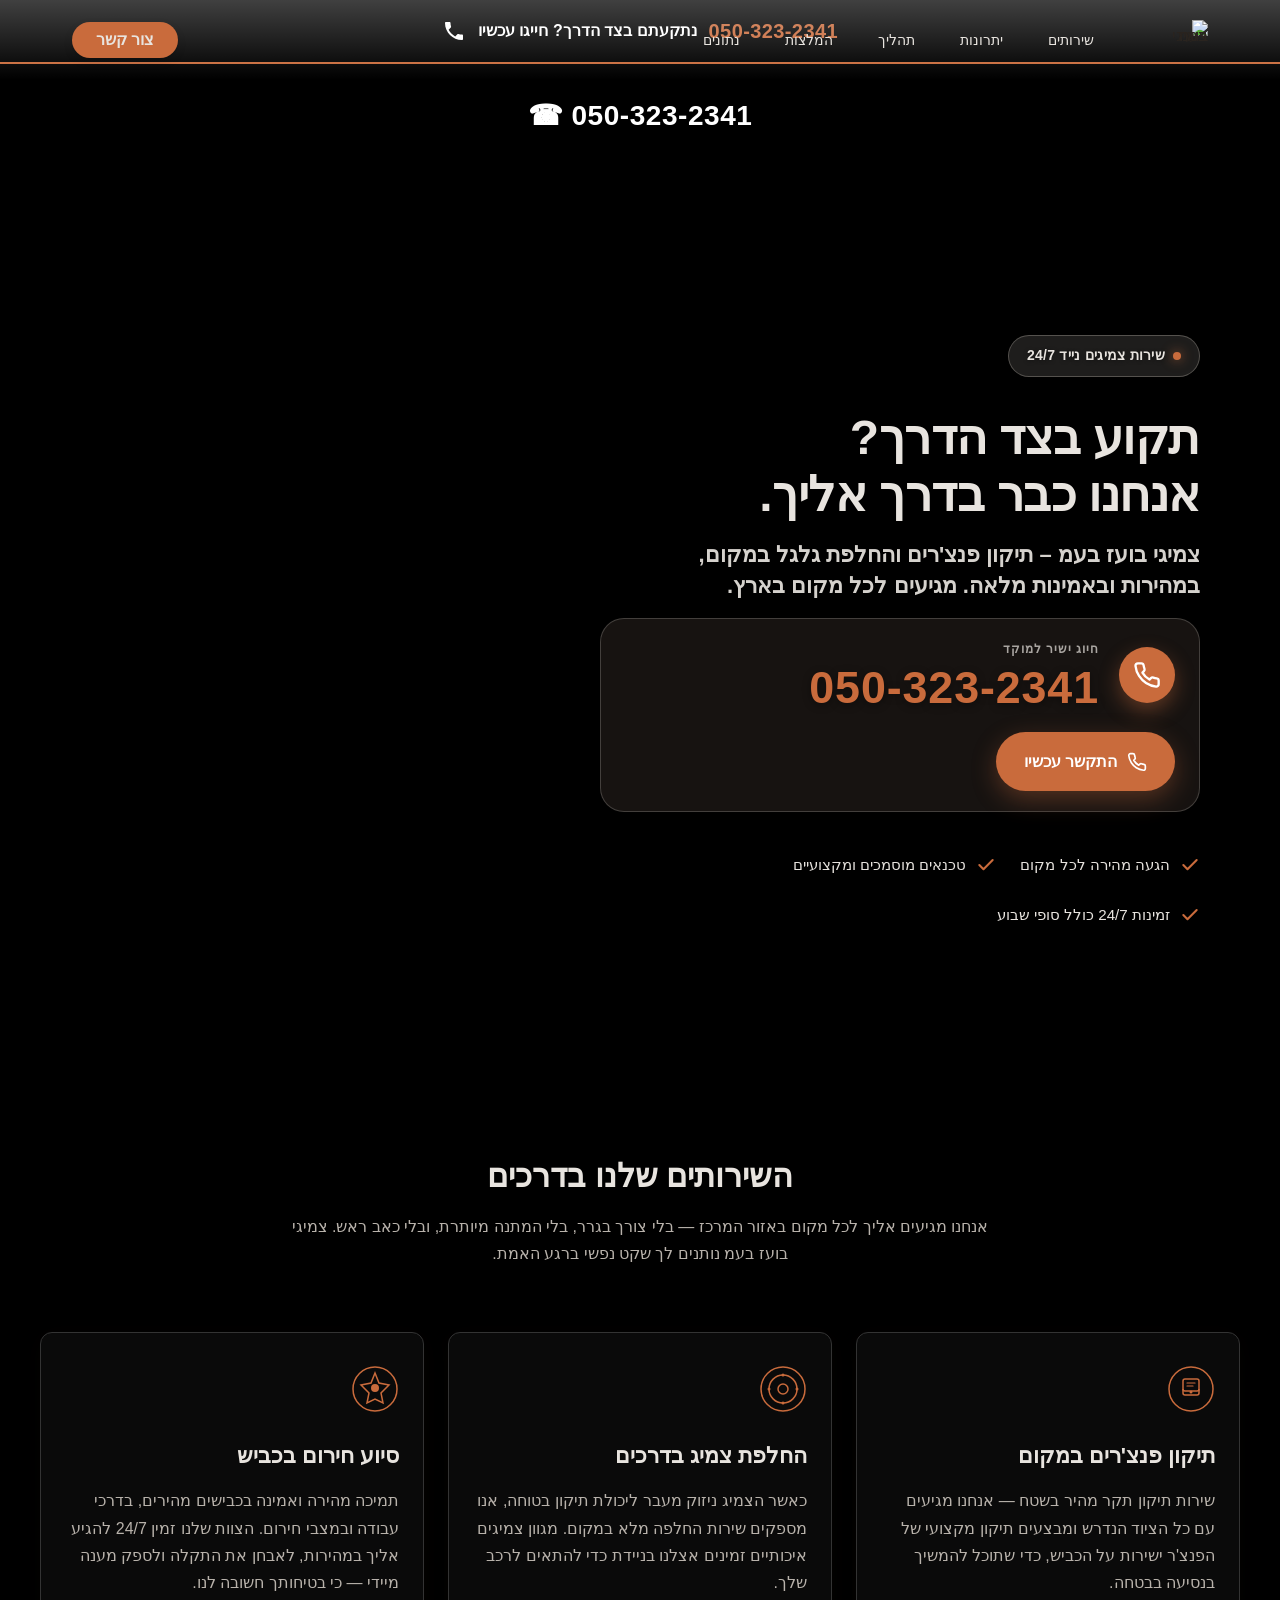
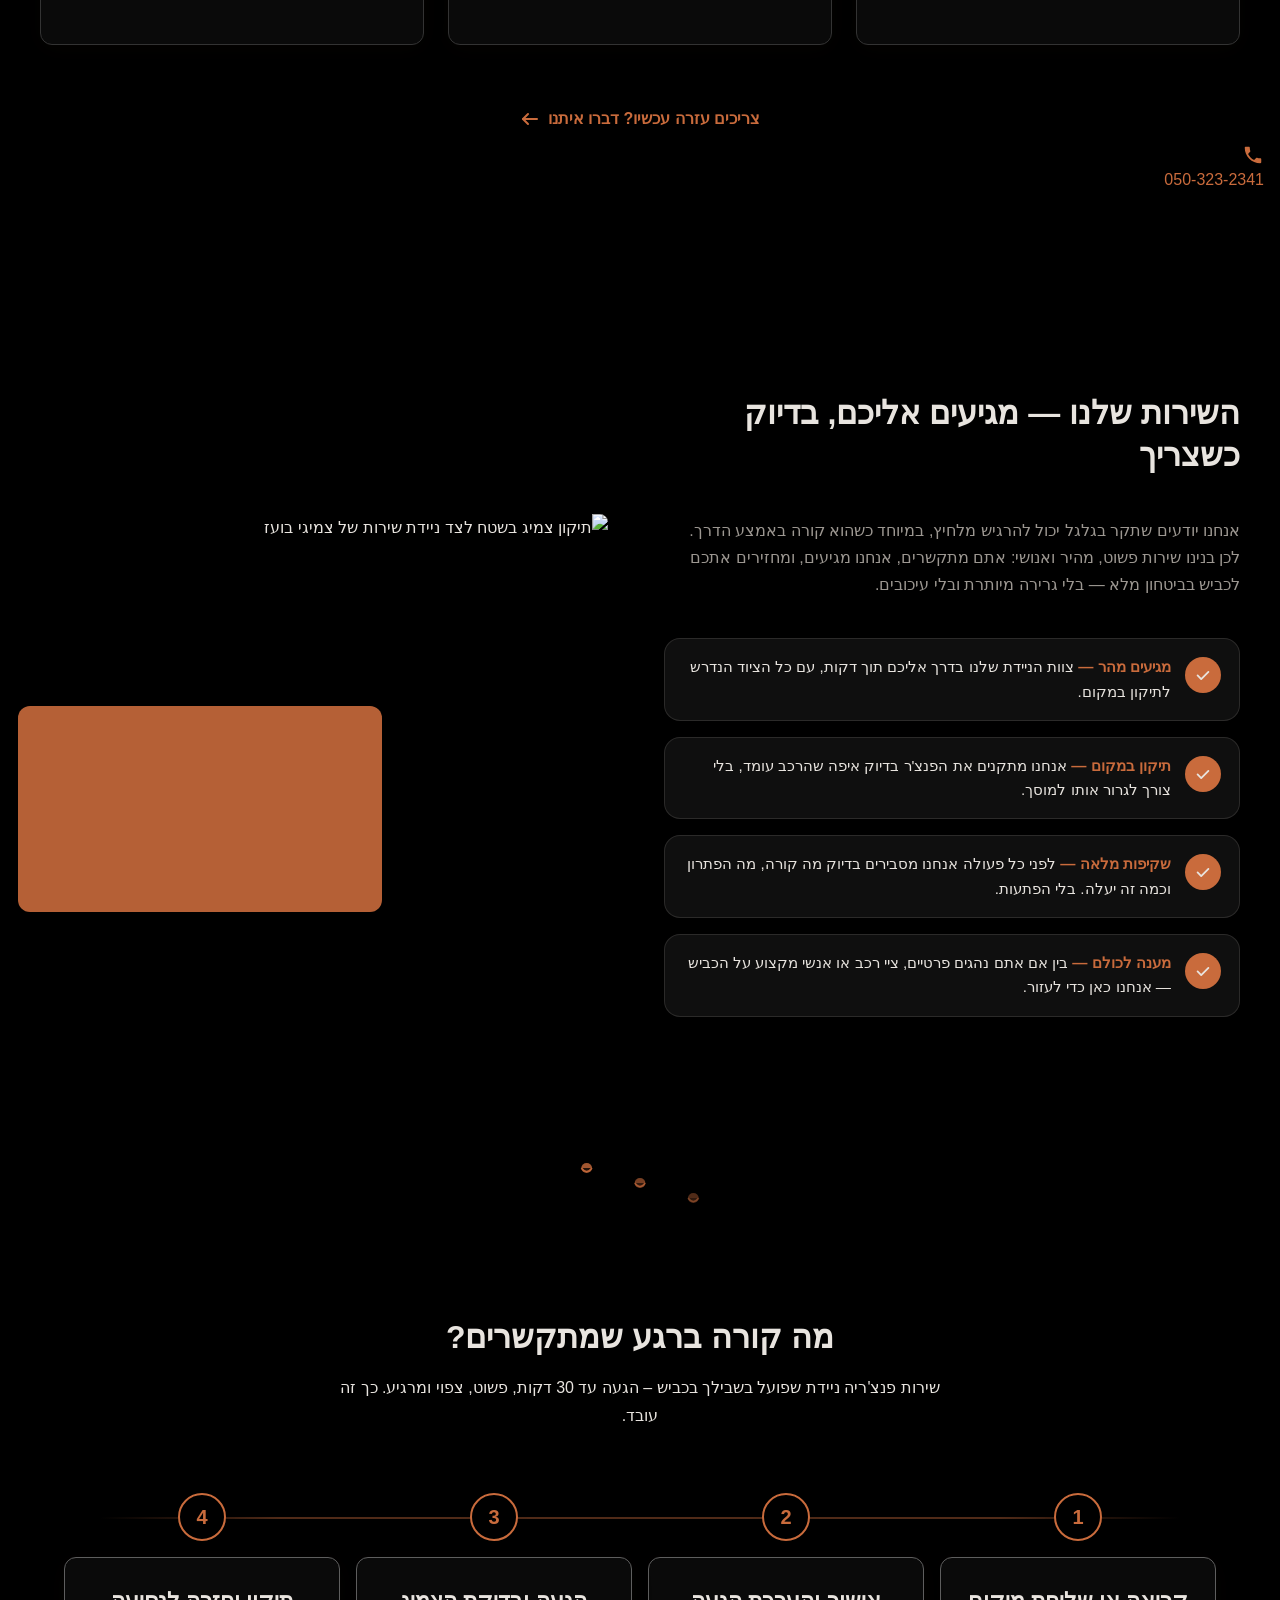
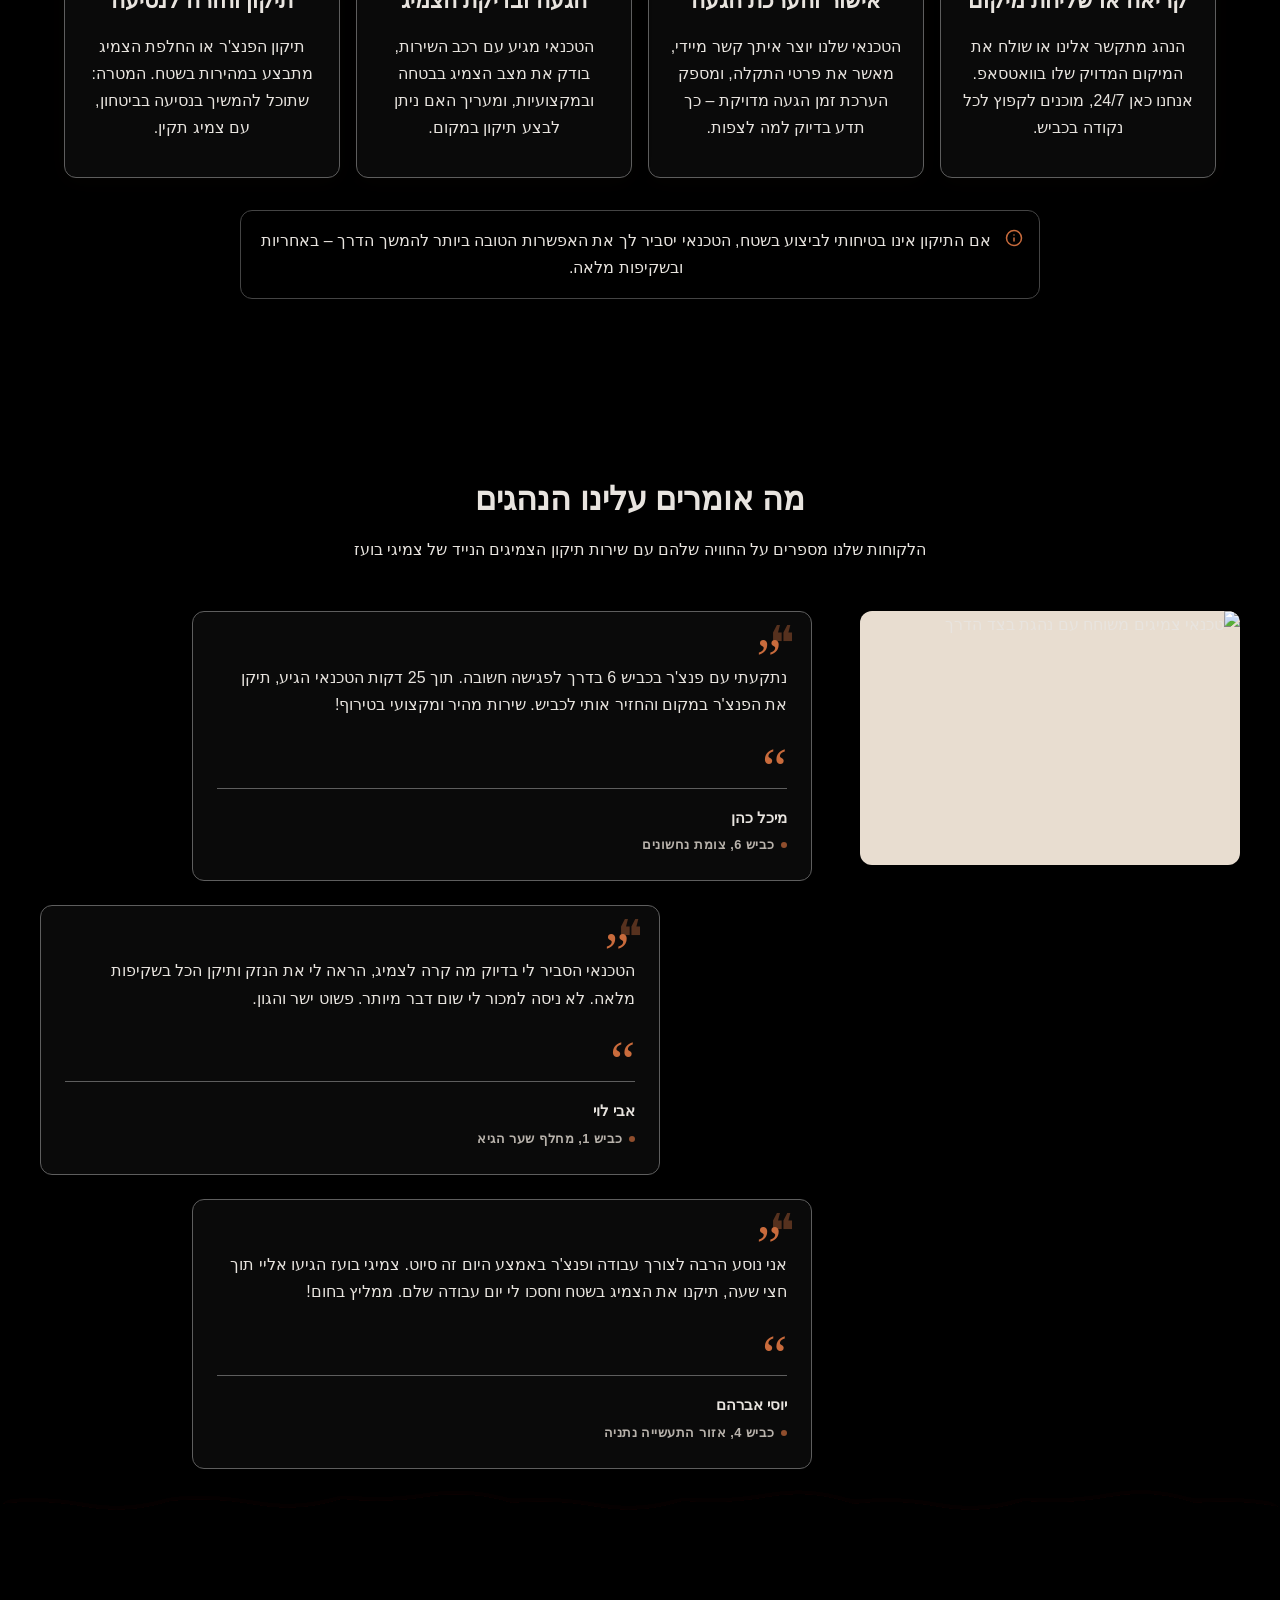
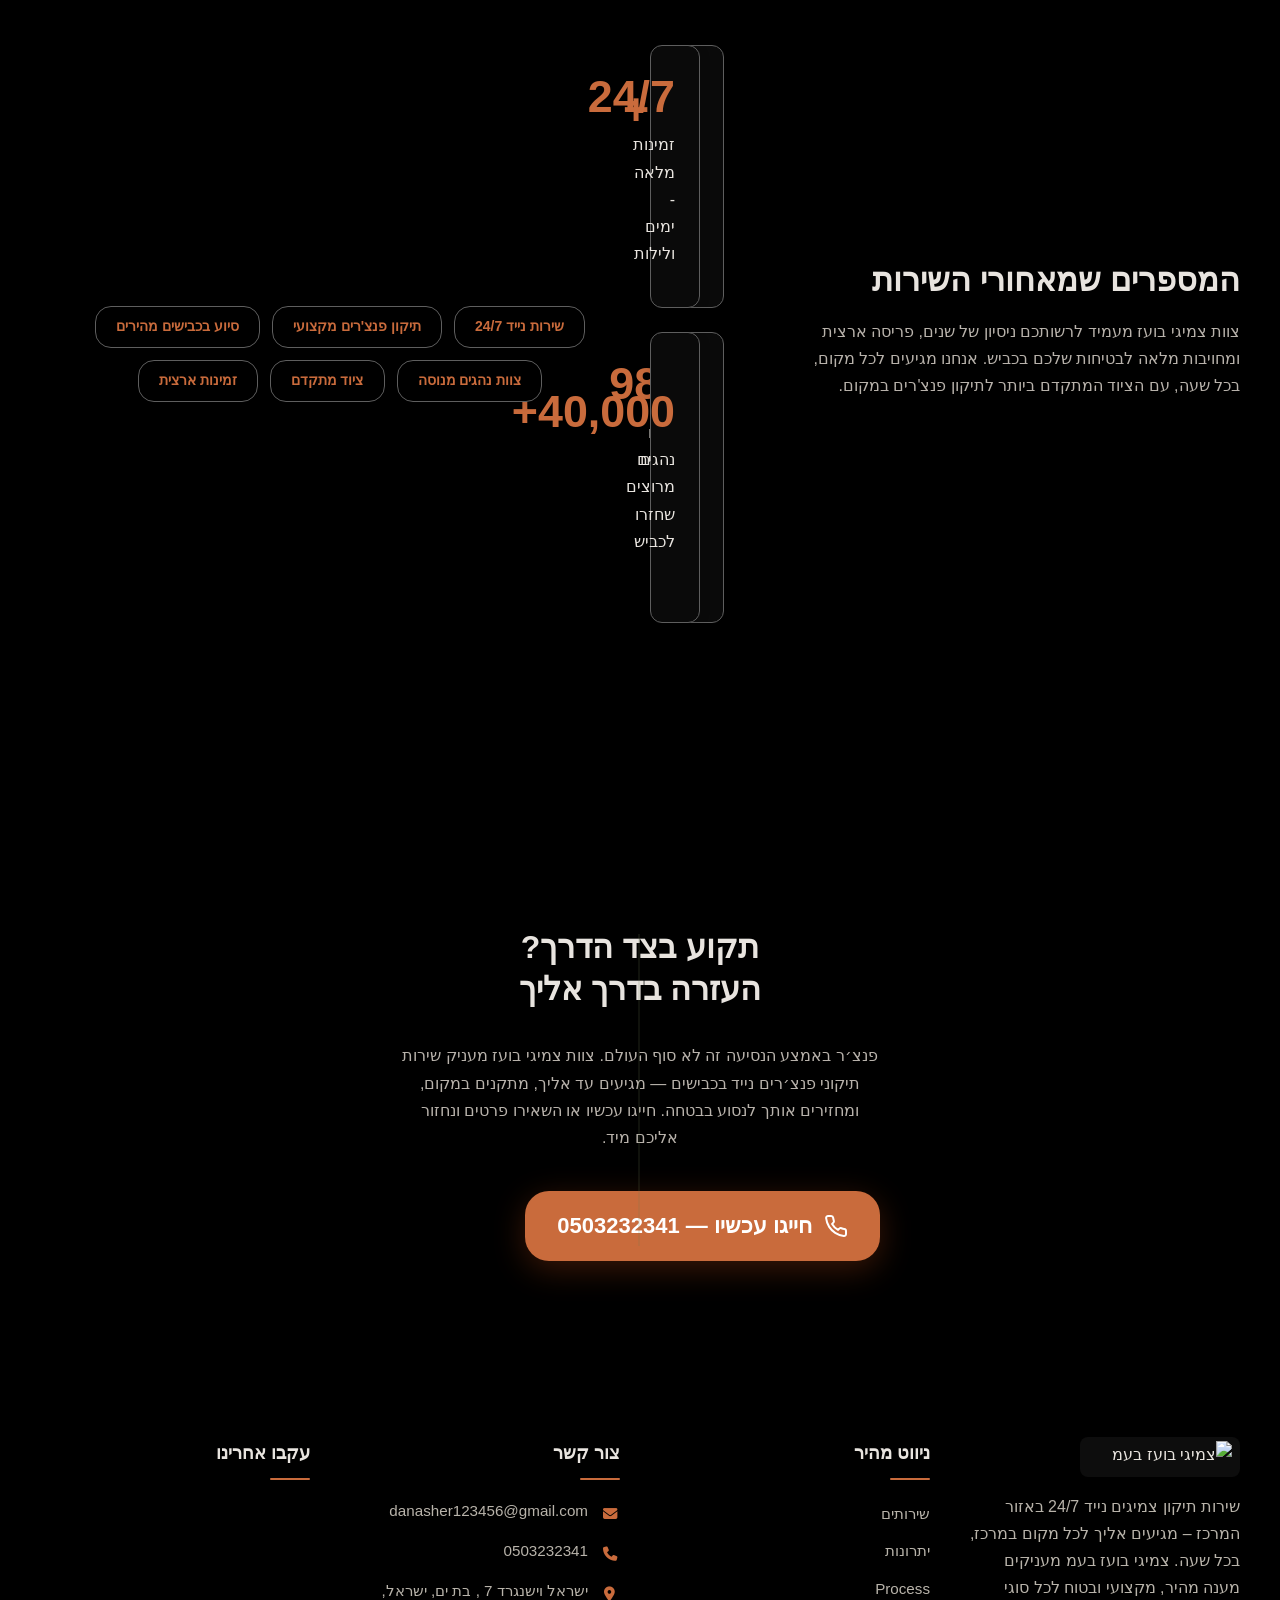
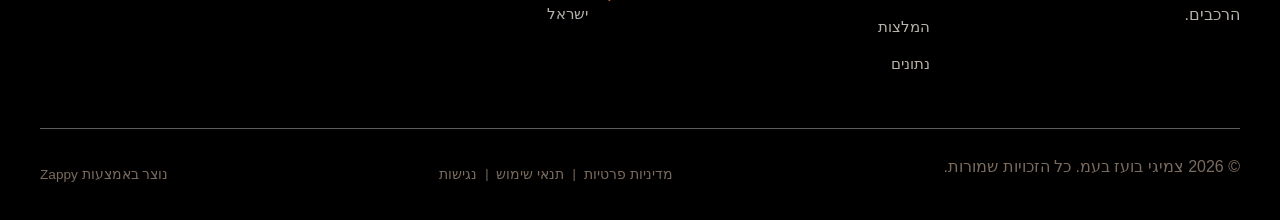
==== commit 4ffdaa02: "Background sync: Progressive GitHub Sync" ====
--- a/public/index.html
+++ b/public/index.html
@@ -1 +1 @@
-<!doctype html><html dir="rtl" lang="he"><head><meta charset="UTF-8"><meta content="width=device-width,initial-scale=1" name="viewport"><meta content="index, follow" name="robots"><title>תיקון פנצ'ר בדרכים תוך 30 דקות — צמיגי בועז בעמ</title><meta content="נתקעתם עם פנצ'ר באמצע הדרך? צמיגי בועז בעמ מגיעים אליכם עם שירות תיקון צמיגים נייד, מהיר ואמין בכל שעה. חייגו עכשיו ונחזיר אתכם לנסוע בבטחה!" name="description"><meta content="תיקון פנצ'ר בדרכים, שירות צמיגים נייד, mobile tire repair service near me, פנצ'ריה ניידת, תיקון צמיגים עד הבית" name="keywords"><link href="/assets/favicon.ico" rel="icon" type="image/x-icon"><link href="/assets/favicon-16x16.png" rel="icon" type="image/png" sizes="16x16"><link href="/assets/favicon-32x32.png" rel="icon" type="image/png" sizes="32x32"><link href="/assets/favicon-48x48.png" rel="icon" type="image/png" sizes="48x48"><link href="/assets/favicon-192x192.png" rel="icon" type="image/png" sizes="192x192"><link href="/assets/favicon-512x512.png" rel="icon" type="image/png" sizes="512x512"><link href="/assets/apple-touch-icon.png" rel="apple-touch-icon"><script>!function(){"use strict";var t="839fa60e-4d73-4252-b014-104000f101b9",e="https://api.zappy5.com/api/analytics/track",a=18e5,n=2592e6,o=!0,i=!0,r=!0;var s=function(){var e="zappy_visitor_"+t,a=null;try{if(a=localStorage.getItem(e)){var o=JSON.parse(a),i=Date.now();if(i-o.created<n)return o.lastSeen=i,localStorage.setItem(e,JSON.stringify(o)),o.id}}catch(t){console.warn("Zappy Analytics: LocalStorage not available")}var r="zv_"+Date.now()+"_"+Math.random().toString(36).substr(2,9);try{localStorage.setItem(e,JSON.stringify({id:r,created:Date.now(),lastSeen:Date.now()}))}catch(t){}return r}(),c=function(){var e="zappy_session_"+t,n=null;try{if(n=sessionStorage.getItem(e)){var o=JSON.parse(n),i=Date.now();if(i-o.timestamp<a)return o.timestamp=i,sessionStorage.setItem(e,JSON.stringify(o)),o.id}}catch(t){console.warn("Zappy Analytics: SessionStorage not available")}var r="zs_"+Date.now()+"_"+Math.random().toString(36).substr(2,9);try{sessionStorage.setItem(e,JSON.stringify({id:r,timestamp:Date.now()}))}catch(t){}return r}();function l(a,n){n=n||{};var o={website_id:t,event_type:a,page_path:window.location.pathname,referrer:document.referrer||"direct",visitor_id:s,session_id:c,metadata:n};if(navigator.sendBeacon){var i=new Blob([JSON.stringify(o)],{type:"application/json"});navigator.sendBeacon(e,i)}else fetch(e,{method:"POST",headers:{"Content-Type":"application/json"},body:JSON.stringify(o),keepalive:!0}).catch(function(t){console.warn("Zappy Analytics: Failed to track event",t)})}o&&l("pageview",{title:document.title,url:window.location.href}),i&&document.addEventListener("click",function(t){var e=t.target;if("BUTTON"===e.tagName||e.closest("button")){var a="BUTTON"===e.tagName?e:e.closest("button");l("click",{element:"button",text:a.textContent.trim().substring(0,100),id:a.id||null,class:a.className||null})}else if("A"===e.tagName||e.closest("a")){var n="A"===e.tagName?e:e.closest("a");l("navigation",{element:"link",text:n.textContent.trim().substring(0,100),href:n.href,external:n.hostname!==window.location.hostname})}},!0),r&&document.addEventListener("submit",function(t){var e=t.target;l("form_submit",{form_id:e.id||null,form_name:e.name||null,form_action:e.action||null,form_method:e.method||"GET"})},!0);var d=Date.now();window.addEventListener("beforeunload",function(){l("page_unload",{time_on_page:Math.floor((Date.now()-d)/1e3),page_path:window.location.pathname})}),window.zappyAnalytics={track:l,getVisitorId:function(){return s},getSessionId:function(){return c}}}()</script><script>!function(){"use strict";if(!window.zappyFireMarketingEvent){var t={begin_checkout:"checkout_started",purchase:"checkout_complete",add_to_cart:"add_to_cart",view_product:"view_product"},e={whatsapp_click:{ga4:"contact",meta:"Contact",gtm:"whatsapp_click",ecom:!1},phone_click:{ga4:"contact",meta:"Contact",gtm:"phone_click",ecom:!1},contact_form_submitted:{ga4:"generate_lead",meta:"Lead",gtm:"contact_form_submitted",ecom:!1},checkout_started:{ga4:"begin_checkout",meta:"InitiateCheckout",gtm:"begin_checkout",ecom:!0},checkout_complete:{ga4:"purchase",meta:"Purchase",gtm:"purchase",ecom:!0},product_inquiry:{ga4:"generate_lead",meta:"Lead",gtm:"product_inquiry",ecom:!1},add_to_cart:{ga4:"add_to_cart",meta:"AddToCart",gtm:"add_to_cart",ecom:!0},view_product:{ga4:"view_item",meta:"ViewContent",gtm:"view_item",ecom:!0}};window.zappyFlushPendingMetaEvents=l,window.zappyFireMarketingEvent=function(r,n,o){try{o=o||{};var p=t[r]||r,d=e[p];if(!d)return;(n=n||{}).pagePath||n.page_path||(n.pagePath=a());var l="",m=!1,s=!1;if("checkout_complete"===p&&(m=!(!(l=String(n.orderId||n.order_id||n.transaction_id||""))||!function(t){if(!t)return!1;try{return"1"===window.sessionStorage.getItem(c(t))}catch(t){return!1}}(l)),s=!(!l||!u(l)),m&&s))return;if(!o.skipFirstParty&&!m)try{window.zappyAnalytics&&"function"==typeof window.zappyAnalytics.track&&window.zappyAnalytics.track(p,n)}catch(t){}if(!m){try{if(window.dataLayer=window.dataLayer||[],d.ecom){var _=i(p,n),h={};_.transaction_id&&(h.transaction_id=_.transaction_id),null!=_.value&&(h.value=_.value),_.currency&&(h.currency=_.currency),_.items&&(h.items=_.items),window.dataLayer.push({ecommerce:null}),window.dataLayer.push({event:d.gtm,ecommerce:h}),"checkout_complete"!==p&&"checkout_started"!==p||(window.dataLayer.push({ecommerce:null}),window.dataLayer.push({event:p,ecommerce:h}))}else{var w={event:d.gtm};for(var f in n)Object.prototype.hasOwnProperty.call(n,f)&&(w[f]=n[f]);window.dataLayer.push(w)}}catch(t){}l&&function(t){if(t)try{window.sessionStorage.setItem(c(t),"1")}catch(t){}}(l)}}catch(t){}};var r=Object.create(null);document.addEventListener("click",function(t){try{var e=t.target;if(!e)return;var r=s(e,".whatsapp-float, a.whatsapp-float, [data-zappy-whatsapp]"),n=function(t){for(var e=t;e&&e!==document;){if("A"===e.tagName)return e;e=e.parentElement}return null}(e),i=n&&n.href||"";if(r||n&&function(t){if(!t)return!1;var e=String(t).toLowerCase();return-1!==e.indexOf("wa.me/")||-1!==e.indexOf("api.whatsapp.com")||-1!==e.indexOf("whatsapp.com/send")||0===e.indexOf("whatsapp:")}(i)){if(!m("wa:"+i)){var c=r?"float":"link";window.zappyFireMarketingEvent("whatsapp_click",{source:c,href:i||null,pagePath:a()})}return}var o=s(e,".phone-header-btn, .nav-phone-btn, .call-btn, [data-zappy-phone]"),u="";if(n&&n.href&&0===String(n.href).toLowerCase().indexOf("tel:")?u=n.href:o&&o.href&&0===String(o.href).toLowerCase().indexOf("tel:")&&(u=o.href),o||u){var p="";return u&&(p=String(u).replace(/^tel:/i,"").trim()),void(m("tel:"+(p||o&&o.id||"btn"))||window.zappyFireMarketingEvent("phone_click",{source:o?"button":"link",phone:p||null,href:u||null,pagePath:a()}))}}catch(t){}},!0)}function a(){try{if(window.ZAPPY_CONFIG&&window.ZAPPY_CONFIG.currentPagePath)return window.ZAPPY_CONFIG.currentPagePath}catch(t){}try{return window.location.pathname||"/"}catch(t){return"/"}}function n(t){var e=(t=t||{}).items||t.cartItems||t.cart_items||t.lineItems||[];Array.isArray(e)||(e=[]);for(var r=[],a=0;a<e.length;a++){var n=e[a];if(n&&"object"==typeof n){var i=String(n.item_id||n.productId||n.product_id||n.id||"").trim(),c=String(n.item_name||n.productName||n.product_name||n.name||"").trim(),o=parseFloat(null!=n.price?n.price:null!=n.unitPrice?n.unitPrice:0)||0,u=Math.max(1,parseInt(null!=n.quantity?n.quantity:null!=n.qty?n.qty:1,10)||1);(i||c)&&r.push({item_id:i||c,item_name:c||i,price:o,quantity:u})}}return r}function i(t,e){var r=n(e=e||{}),i=parseFloat(null!=e.value?e.value:null!=e.total?e.total:0)||0,c=String(e.currency||"USD").toUpperCase();if("checkout_complete"===t)return{transaction_id:String(e.transaction_id||e.orderId||e.order_id||e.orderNumber||"")||void 0,value:i,currency:c,items:r};if("checkout_started"===t)return{value:i,currency:c,items:r};if("add_to_cart"===t){var o=r.length?r:[{item_id:String(e.productId||e.product_id||""),item_name:String(e.productName||e.product_name||""),price:parseFloat(null!=e.value?e.value:null!=e.price?e.price:0)||0,quantity:parseInt(null!=e.quantity?e.quantity:1,10)||1}].filter(function(t){return t.item_id||t.item_name});return{value:i||(o[0]?o[0].price*o[0].quantity:0),currency:c,items:o}}if("view_product"===t){var u=r.length?r:[{item_id:String(e.productId||e.product_id||""),item_name:String(e.productName||e.product_name||""),price:parseFloat(null!=e.price?e.price:null!=e.value?e.value:0)||0,quantity:1}].filter(function(t){return t.item_id||t.item_name});return{currency:c,value:i||(u[0]?u[0].price:0),items:u}}return"whatsapp_click"===t||"phone_click"===t?{method:"whatsapp_click"===t?"whatsapp":"phone",page_path:e.pagePath||a()}:"contact_form_submitted"===t||"product_inquiry"===t?{page_path:e.pagePath||a()}:e}function c(t){return"zappy_purchase_fired_"+String(t||"")}function o(t){return"zappy_purchase_meta_fired_"+String(t||"")}function u(t){if(!t)return!1;try{return"1"===window.sessionStorage.getItem(o(t))}catch(t){return!1}}function p(t){if(t)try{window.sessionStorage.setItem(o(t),"1")}catch(t){}}function d(){try{return Array.isArray(window.__zappyPendingMetaEvents)||(window.__zappyPendingMetaEvents=[]),window.__zappyPendingMetaEvents}catch(t){return[]}}function l(){if("function"==typeof window.fbq){var t=d().slice();try{window.__zappyPendingMetaEvents=[]}catch(t){}for(var e=0;e<t.length;e++){var r=t[e];if(r&&r.eventName&&(!r.orderId||!u(r.orderId)))try{window.fbq("track",r.eventName,r.params||{}),r.orderId&&p(r.orderId)}catch(t){}}}}function m(t){var e=Date.now();return!!(r[t]&&e-r[t]<800)||(r[t]=e,!1)}function s(t,e){return t&&t.closest?t.closest(e):null}}()</script><meta content="תיקון פנצ'ר בדרכים תוך 30 דקות — צמיגי בועז בעמ" property="og:title"><meta content="נתקעתם עם פנצ'ר באמצע הדרך? צמיגי בועז בעמ מגיעים אליכם עם שירות תיקון צמיגים נייד, מהיר ואמין בכל שעה. חייגו עכשיו ונחזיר אתכם לנסוע בבטחה!" property="og:description"><meta content="summary_large_image" name="twitter:card"><meta content="תיקון פנצ'ר בדרכים תוך 30 דקות — צמיגי בועז בעמ" name="twitter:title"><meta content="נתקעתם עם פנצ'ר באמצע הדרך? צמיגי בועז בעמ מגיעים אליכם עם שירות תיקון צמיגים נייד, מהיר ואמין בכל שעה. חייגו עכשיו ונחזיר אתכם לנסוע בבטחה!" name="twitter:description"><script type="application/ld+json">{"@context":"https://schema.org","@graph":[{"@type":"LocalBusiness","@id":"https://tzmagei-boaz-ltd.zappy5.app#organization","name":"צמיגי בועז בעמ","url":"https://tzmagei-boaz-ltd.zappy5.app","description":"A mobile tire repair service that operates on the road, providing on-site puncture repair and tire assistance to drivers who experience flat tires while driving. The service is built around speed, reliability, and convenience — coming directly to the stranded driver wherever they are on the road.","address":{"@type":"PostalAddress","streetAddress":"ישראל וישנגרד 7 , בת ים, ישראל, ישראל"},"contactPoint":[{"@type":"ContactPoint","contactType":"customer service","email":"danasher123456@gmail.com","telephone":"0503232341"}]},{"@type":"WebSite","@id":"https://tzmagei-boaz-ltd.zappy5.app#website","url":"https://tzmagei-boaz-ltd.zappy5.app","name":"צמיגי בועז בעמ","publisher":{"@id":"https://tzmagei-boaz-ltd.zappy5.app#organization"}}]}</script><meta content="website" property="og:type"><meta content="he_IL" property="og:locale"><style>.skip-link{position:absolute;top:0;left:0;transform:translateY(-200%);padding:12px 18px;background:var(--bg-dark,#1a1a1a);color:var(--text-light,#fff);font-weight:600;border-radius:0 0 8px 0;z-index:10000}.skip-link:focus{transform:none;outline:2px solid var(--ring,#fff);outline-offset:2px}:focus-visible{outline:2px solid var(--ring,currentColor);outline-offset:3px}</style><link href="/assets/favicon.ico" rel="icon" type="image/x-icon"><link href="/assets/favicon-16x16.png" rel="icon" type="image/png" sizes="16x16"><link href="/assets/favicon-32x32.png" rel="icon" type="image/png" sizes="32x32"><link href="/assets/favicon-48x48.png" rel="icon" type="image/png" sizes="48x48"><link href="/assets/favicon-192x192.png" rel="icon" type="image/png" sizes="192x192"><link href="/assets/favicon-512x512.png" rel="icon" type="image/png" sizes="512x512"><link href="/assets/apple-touch-icon.png" rel="apple-touch-icon"><link href="https://cdn.jsdelivr.net/npm/vanilla-cookieconsent@3/dist/cookieconsent.css" rel="stylesheet"><script>function gtag(){dataLayer.push(arguments)}window.dataLayer=window.dataLayer||[],gtag("consent","default",{ad_storage:"denied",ad_user_data:"denied",ad_personalization:"denied",analytics_storage:"denied",wait_for_update:500})</script><script>!function(e,t,a,n){e[n]=e[n]||[],e[n].push({"gtm.start":(new Date).getTime(),event:"gtm.js"});var g=t.getElementsByTagName(a)[0],m=t.createElement(a);m.async=!0,m.src="https://www.googletagmanager.com/gtm.js?id=GTM-KP28756L",g.parentNode.insertBefore(m,g)}(window,document,"script","dataLayer")</script><script src="https://www.googletagmanager.com/gtag/js?id=AW-18231256618" async=""></script><script>function gtag(){dataLayer.push(arguments)}window.dataLayer=window.dataLayer||[],gtag("js",new Date),gtag("config","AW-18231256618")</script><noscript><iframe height="0" src="https://www.googletagmanager.com/ns.html?id=GTM-KP28756L" style="display:none;visibility:hidden" width="0"></iframe></noscript><style data-zappy-section-v2-css="true">.index-hero-section{position:relative;min-height:100vh;display:flex;align-items:center;justify-content:flex-start;overflow:hidden;background-color:var(--bg-dark);color:var(--text-light);padding:140px 20px 80px;isolation:isolate}.index-hero-section__bg-wrapper{position:absolute;inset:0;z-index:-2;background:var(--bg-dark)}.index-hero-section__bg-image{width:100%;height:100%;object-fit:cover;display:block}.index-hero-section__scrim{position:absolute;inset:0;z-index:-1;pointer-events:none;background-image:radial-gradient(circle at 15% 80%,rgba(0,0,0,.52) 0,rgba(0,0,0,.28) 45%,rgba(0,0,0,.08) 70%,rgba(0,0,0,.02) 100%),linear-gradient(180deg,rgba(42,36,31,.55) 0,rgba(42,36,31,.15) 30%,rgba(42,36,31,.05) 60%,rgba(42,36,31,.35) 100%)}.index-hero-section__content{position:relative;z-index:10;max-width:1200px;margin:0 auto;width:100%;text-align:right;padding-inline-start:clamp(0px,5vw,40px)}.index-hero-section__badge{display:inline-flex;align-items:center;gap:8px;background:rgba(246,239,227,.12);border:1px solid rgba(246,239,227,.25);backdrop-filter:blur(6px);-webkit-backdrop-filter:blur(6px);border-radius:100px;padding:8px 18px;margin-bottom:24px;color:var(--text-light);font-size:.875rem;font-weight:600;letter-spacing:.02em;text-shadow:0 1px 4px rgba(0,0,0,.4)}.index-hero-section__badge-dot{width:8px;height:8px;border-radius:50%;background:var(--accent);box-shadow:0 0 12px rgba(201,107,60,.8);flex-shrink:0}.index-hero-section__title{font-size:3rem;font-weight:800;letter-spacing:-.01em;line-height:1.15;color:var(--text-light);margin:0 0 16px;text-shadow:0 2px 12px rgba(0,0,0,.45),0 1px 3px rgba(0,0,0,.5);max-width:700px}.index-hero-section__subtitle{font-size:1.25rem;font-weight:500;line-height:1.5;color:var(--text-light);margin:0 0 40px;max-width:560px;text-shadow:0 1px 8px rgba(0,0,0,.5);opacity:.92}.index-hero-section__phone-card{display:flex;align-items:center;gap:20px;flex-wrap:wrap;background:rgba(42,36,31,.55);backdrop-filter:blur(12px);-webkit-backdrop-filter:blur(12px);border:1px solid rgba(246,239,227,.2);border-radius:24px;padding:20px 24px;margin-bottom:40px;max-width:600px;box-shadow:0 16px 40px rgba(0,0,0,.25)}.index-hero-section__phone-icon{width:56px;height:56px;border-radius:50%;background:var(--accent);color:#fff;display:flex;align-items:center;justify-content:center;flex-shrink:0;box-shadow:0 8px 20px rgba(201,107,60,.4)}.index-hero-section__phone-icon svg{width:28px;height:28px}.index-hero-section__phone-info{display:flex;flex-direction:column;gap:4px;flex:1 1 auto;min-width:180px}.index-hero-section__phone-label{font-size:.75rem;font-weight:700;letter-spacing:.08em;text-transform:uppercase;color:var(--text-light);opacity:.7}.index-hero-section__phone-number{font-size:2.2rem;font-weight:800;letter-spacing:.02em;color:var(--text-light);text-decoration:none;line-height:1.1;text-shadow:0 2px 8px rgba(0,0,0,.4);transition:color .25s ease}.index-hero-section__phone-number:hover{color:var(--accent)}.index-hero-section__call-btn{display:inline-flex;align-items:center;justify-content:center;gap:10px;background:var(--accent);color:#fff;padding:16px 28px;border-radius:50px;border:none;font-weight:700;font-size:1rem;cursor:pointer;text-decoration:none;white-space:nowrap;transition:all .3s cubic-bezier(.4, 0, .2, 1);box-shadow:0 8px 24px rgba(201,107,60,.35);flex-shrink:0}.index-hero-section__call-btn svg{width:20px;height:20px}.index-hero-section__call-btn:hover{transform:translateY(-3px);box-shadow:0 12px 32px rgba(201,107,60,.5);background:#d87545}.index-hero-section__trust-list{list-style:none;padding:0;margin:0;display:flex;flex-wrap:wrap;gap:24px;max-width:600px}.index-hero-section__trust-item{display:flex;align-items:center;gap:10px;color:var(--text-light);font-size:.95rem;font-weight:500;text-shadow:0 1px 6px rgba(0,0,0,.5);flex-direction:row}.index-hero-section__trust-item svg{width:20px;height:20px;color:var(--accent);flex-shrink:0;filter:drop-shadow(0 1px 3px rgba(0,0,0,.4))}.index-hero-section__trust-item span{color:inherit}@media (max-width:768px){.index-hero-section{padding:120px 16px 60px;min-height:100dvh;justify-content:center}.index-hero-section__content{padding-inline-start:0;text-align:center}.index-hero-section__title{font-size:2.2rem;line-height:1.2;max-width:none}.index-hero-section__subtitle{font-size:1.1rem;margin:0 auto 32px;max-width:420px}.index-hero-section__badge{margin-bottom:20px;font-size:.8rem}.index-hero-section__phone-card{flex-direction:column;align-items:center;text-align:center;gap:16px;padding:24px 20px;margin:0 auto 32px;max-width:400px}.index-hero-section__phone-info{align-items:center}.index-hero-section__phone-number{font-size:1.8rem}.index-hero-section__call-btn{width:100%;justify-content:center}.index-hero-section__trust-list{justify-content:center;gap:16px}.index-hero-section__trust-item{font-size:.85rem}}@media (min-width:769px) and (max-width:1024px){.index-hero-section__title{font-size:2.6rem}.index-hero-section__phone-number{font-size:2rem}}.hero .hero-title,.hero h1,.hero-section h1,.hero-title,[class*=hero-] h1,[class~=hero] h1{font-size:48px!important;line-height:1.2!important}@media (max-width:1024px){.hero .hero-title,.hero h1,.hero-section h1,.hero-title,[class*=hero-] h1,[class~=hero] h1{font-size:36px!important}}@media (max-width:768px){.hero .hero-title,.hero h1,.hero-section h1,.hero-title,[class*=hero-] h1,[class~=hero] h1{font-size:28px!important}}</style><style id="zappy-critical-above-fold-css">html{box-sizing:border-box;-webkit-text-size-adjust:100%}*,::after,::before{box-sizing:inherit}body{margin:0;min-width:320px;overflow-x:clip}img,svg,video{max-width:100%;height:auto}main{display:block}.container{width:min(100% - 32px,1200px);margin-inline:auto}.navbar,header .navbar,header[role=banner],nav.navbar{position:relative;z-index:1000;width:100%}.nav-container,.navbar .container{display:flex;align-items:center;justify-content:space-between;min-height:64px}.logo,.logo-link img{display:block;width:35px;height:35px;object-fit:contain}#navMenu,.nav-menu{list-style:none;margin:0;padding:0}#navMenu a,.nav-menu a,.navbar .nav-links a,.navbar a{color:inherit;text-decoration:none}#navMenu .sub-menu,.nav-menu .sub-menu,.navbar .sub-menu{display:none}.fa,.fa-brands,.fa-regular,.fa-solid,.fab,.far,.fas{display:inline-block;min-width:1em;text-align:center}html:not(#zappy-noop) .navbar:has(.nav-ecommerce-icons)>.phone-header-btn,html:not(#zappy-noop)[data-zappy-site-type=ecommerce] .phone-header-btn{display:none!important;visibility:hidden!important;width:0!important;height:0!important;pointer-events:none!important}.zappy-preview-empty-store-cta{display:none!important;visibility:hidden!important;height:0!important;max-height:0!important;overflow:hidden!important;margin:0!important;padding:0!important;border:0!important;box-shadow:none!important}.zappy-catalog-menu{background:var(--surface-color,var(--surface,linear-gradient(135deg,#f8f9fa 0,#fff 100%)));border-bottom:1px solid var(--border-color,#e5e7eb);padding:0;position:sticky;top:0;z-index:90}.zappy-catalog-menu.rtl,.zappy-catalog-menu[dir=rtl]{direction:rtl}.zappy-catalog-menu.ltr,.zappy-catalog-menu[dir=ltr]{direction:ltr}.catalog-menu-container{max-width:1440px;margin:0 auto;display:flex;align-items:center;gap:8px;padding:10px 24px;overflow:visible}.catalog-menu-categories,.catalog-menu-list{display:flex;align-items:center;gap:4px;flex-wrap:wrap;margin:0;padding:0;list-style:none}.catalog-menu-item{display:inline-flex;align-items:center;padding:8px 16px;font-size:14px;font-weight:500;color:var(--text-color,var(--text,#374151));text-decoration:none;border-radius:20px;white-space:nowrap}.catalog-menu-all{background:var(--primary-color,var(--primary,#111));color:var(--text-light,#fff)!important}.catalog-menu-parent{position:relative;display:inline-flex;align-items:center}.catalog-menu-trigger{display:inline-flex;align-items:center;gap:6px}.catalog-menu-chevron{flex-shrink:0}.catalog-menu-parent>.sub-menu{display:none!important;visibility:hidden!important;opacity:0!important;pointer-events:none!important}.hero-section,.index-hero-section,section[class*=hero]{position:relative;overflow:hidden}.hero-section,.index-hero-section{min-height:560px}section[data-hero-type*=fullscreen]{min-height:100vh}.hero-bg-image,.hero-bg-wrapper,section[class*=hero] [class*=hero-bg]{position:absolute;inset:0;width:100%;height:100%}.hero-bg-image img,.hero-bg-wrapper img,section[class*=hero] [data-hero-bg],section[class*=hero] img[data-hero-background=true]{width:100%!important;height:100%!important;object-fit:cover!important;display:block}.hero-content,section[class*=hero] .container{position:relative;z-index:2}@media(max-width:768px){:root{--header-height:72px;--total-header-height:72px;--zappy-mobile-menu-top:72px}html[data-zappy-site-type=ecommerce] body{padding-top:var(--total-header-height,72px)}html[data-zappy-site-type=ecommerce] body>.navbar:not(.zappy-catalog-menu),html[data-zappy-site-type=ecommerce] body>nav.navbar{position:fixed!important;top:0;left:0;right:0;z-index:100000;width:100%;margin-bottom:0}.zappy-catalog-menu{position:fixed;top:var(--header-height,72px);left:0;right:0;z-index:99999}.nav-container,.navbar .container{min-height:60px}#navMenu,.nav-menu{max-width:100vw;overflow-x:hidden}.hero-section,.index-hero-section,section[class*=hero],section[data-hero-type*=fullscreen]{min-height:100svh}.hero-bg-image,.hero-bg-wrapper,.hero-scrim{min-height:100svh}}:root{--zappy-header-stack-height:calc(var(--zappy-announcement-height, 40px) + var(--header-height, 72px))}body:has(.zappy-announcement-bar) .navbar:not(.zappy-catalog-menu):not(.mobile-search-panel),body:has(.zappy-announcement-bar) header.navbar,body:has(.zappy-announcement-bar) nav.navbar:not(.zappy-catalog-menu){top:var(--zappy-announcement-height,40px)!important}body:has(.zappy-announcement-bar) .index-hero-section,body:has(.zappy-announcement-bar) main>section[class*=hero]:first-of-type,body:has(.zappy-announcement-bar) section[data-hero-type^=fullscreen]{margin-top:calc(-1 * var(--zappy-header-stack-height))!important;padding-top:calc(var(--zappy-header-stack-height))!important}[data-zappy-content-align]{display:flex!important;flex-direction:column!important}[data-zappy-content-align^=top-]{justify-content:flex-start!important}[data-zappy-content-align^=center-],[data-zappy-content-align^=lower-],[data-zappy-content-align^=upper-]{justify-content:center!important}[data-zappy-content-align^=bottom-]{justify-content:flex-end!important}[data-zappy-content-align$="-left"],[data-zappy-content-align$="-mid-left"]{align-items:flex-start!important;text-align:start!important}[data-zappy-content-align$="-center"]{align-items:center!important;text-align:center!important}[data-zappy-content-align$="-mid-right"],[data-zappy-content-align$="-right"]{align-items:flex-end!important;text-align:end!important}[data-zappy-content-align] [data-zappy-align-target]{margin-left:auto;margin-right:auto}[data-zappy-content-align$="-center"] [data-zappy-align-target],[data-zappy-content-align$="-center"] [data-zappy-align-target]>*{text-align:center!important}</style><link href="/styles.css" rel="stylesheet"><script>window.ZAPPY_WEBSITE_ID="839fa60e-4d73-4252-b014-104000f101b9",window.ZAPPY_API_BASE="https://api.zappy5.com"</script><link href="/assets/image-mobile-tire-repair-service-section-hero-index-hero-image-1.webp" rel="preload" as="image" fetchpriority="high"><style id="zappy-dropdown-submenu-styles">#navMenu li:has(.sub-menu),.nav-menu li:has(.sub-menu),.navbar li:has(.sub-menu),nav li:has(.sub-menu){position:relative}#navMenu .sub-menu,.nav-menu .sub-menu,.navbar .sub-menu,nav .sub-menu{display:block!important;position:absolute!important;top:100%;left:0;min-width:220px;border-radius:8px;box-shadow:0 8px 25px rgba(0,0,0,.15);padding:8px 0;opacity:0;visibility:hidden;transform:translateY(10px);transition:all .3s ease;z-index:1000;list-style:none;pointer-events:none}#navMenu li:hover>.sub-menu,.nav-menu li:hover>.sub-menu,.navbar li:hover>.sub-menu,nav li:hover>.sub-menu{opacity:1!important;visibility:visible!important;transform:translateY(0)!important;pointer-events:auto!important}.sub-menu li{list-style:none;margin:0;padding:0}.sub-menu a{display:block!important;padding:10px 16px!important;color:var(--text-dark,#333)!important;font-weight:500;text-decoration:none;white-space:nowrap;transition:background-color .2s}.sub-menu .zappy-nav-child>a{padding-left:28px!important;font-size:.9em!important;opacity:.85!important}[dir=rtl] .sub-menu .zappy-nav-child>a,html[lang=ar] .sub-menu .zappy-nav-child>a,html[lang=he] .sub-menu .zappy-nav-child>a{padding-left:10px!important;padding-right:28px!important}.sub-menu .zappy-nav-parent>a{font-weight:600!important}.sub-menu a:hover{background-color:#f5f5f5}[dir=rtl] .nav-menu .sub-menu,[dir=rtl] .navbar .sub-menu,[dir=rtl] nav .sub-menu,html[lang=ar] .nav-menu .sub-menu,html[lang=ar] .navbar .sub-menu,html[lang=ar] nav .sub-menu,html[lang=he] .nav-menu .sub-menu,html[lang=he] .navbar .sub-menu,html[lang=he] nav .sub-menu{left:auto!important;right:0!important}.sub-menu:empty,.sub-menu:not(:has(li)):not(:has(> a)),.sub-menu:not(:has(li:not(.zappy-hidden-menu-item))):not(:has(> a)){display:none!important;opacity:0!important;visibility:hidden!important;pointer-events:none!important}li:has(.menu-group-title):hover>.sub-menu{opacity:1!important;visibility:visible!important;transform:translateY(0)!important;pointer-events:auto!important}#navMenu>li>.menu-group-title,.nav-menu>li>.menu-group-title{display:inline-block;padding:.5rem 1rem;cursor:default;user-select:none}@media (max-width:768px){#navMenu .sub-menu,.nav-menu .sub-menu,.navbar .sub-menu,nav .sub-menu{position:static!important;transform:none!important;box-shadow:none!important;background:0 0!important;max-height:0;overflow:hidden;opacity:0;visibility:hidden;transition:max-height .3s ease,opacity .3s ease;padding:0!important;border-radius:0!important}#navMenu .sub-menu.mobile-expanded,.nav-menu .sub-menu.mobile-expanded,.navbar .sub-menu.mobile-expanded{max-height:none!important;overflow-y:visible!important;opacity:1!important;visibility:visible!important;padding:8px 0 8px 16px!important}[dir=rtl] .sub-menu.mobile-expanded,html[lang=he] .sub-menu.mobile-expanded{padding:8px 16px 8px 0!important}#navMenu li:hover>.sub-menu,.nav-menu li:hover>.sub-menu,.navbar li:hover>.sub-menu,nav li:hover>.sub-menu{opacity:0;visibility:hidden;pointer-events:none}#navMenu li>.sub-menu.mobile-expanded,.nav-menu li>.sub-menu.mobile-expanded,.navbar li>.sub-menu.mobile-expanded,nav li>.sub-menu.mobile-expanded{opacity:1!important;visibility:visible!important;pointer-events:auto!important}#navMenu li:has(.sub-menu),.nav-menu li:has(.sub-menu),.navbar li:has(.sub-menu),nav li:has(.sub-menu){display:flex!important;flex-wrap:wrap!important;align-items:center!important;position:relative!important;min-height:44px!important}#navMenu li:has(.sub-menu)>a,.nav-menu li:has(.sub-menu)>a,.navbar li:has(.sub-menu)>a,nav li:has(.sub-menu)>a{flex:1!important;min-width:0!important}#navMenu li:has(.sub-menu)>.menu-group-title,.nav-menu li:has(.sub-menu)>.menu-group-title,.navbar li:has(.sub-menu)>.menu-group-title,nav li:has(.sub-menu)>.menu-group-title{flex:1!important;min-width:0!important;display:flex!important;align-items:center!important;padding:12px 16px!important;min-height:44px!important;line-height:1.4!important;font-weight:600!important;box-sizing:border-box!important}#navMenu li:has(.sub-menu)>.sub-menu,.nav-menu li:has(.sub-menu)>.sub-menu,.navbar li:has(.sub-menu)>.sub-menu,nav li:has(.sub-menu)>.sub-menu{flex-basis:100%!important;width:100%!important}#navMenu li:has(.sub-menu)>a [class*=arrow],#navMenu li:has(.sub-menu)>a [class*=chevron],.nav-menu li:has(.sub-menu)>a .fa-angle-down,.nav-menu li:has(.sub-menu)>a .fa-chevron-down,.nav-menu li:has(.sub-menu)>a [class*=arrow],.nav-menu li:has(.sub-menu)>a [class*=chevron],nav li:has(.sub-menu)>a [class*=arrow],nav li:has(.sub-menu)>a [class*=chevron]{display:none!important;visibility:hidden!important}.mobile-submenu-toggle{display:flex!important;align-items:center!important;justify-content:center!important;width:44px!important;height:auto!important;background:0 0!important;border:none!important;cursor:pointer!important;color:var(--text-light)!important;position:static!important;flex-shrink:0!important;align-self:stretch!important;z-index:2!important;padding:0!important;margin:0!important}.mobile-submenu-toggle::after{content:''!important;width:0!important;height:0!important;border-left:6px solid transparent!important;border-right:6px solid transparent!important;border-top:7px solid currentColor!important;transition:transform .3s ease!important}.mobile-submenu-toggle.expanded::after{transform:rotate(180deg)!important}.sub-menu a{padding:10px 0!important;display:block!important;color:var(--text-light)!important;white-space:normal!important}.sub-menu .zappy-nav-child>a{padding-left:28px!important;font-size:.9em!important;opacity:.85!important}[dir=rtl] .sub-menu .zappy-nav-child>a,html[lang=ar] .sub-menu .zappy-nav-child>a,html[lang=he] .sub-menu .zappy-nav-child>a{padding-left:0!important;padding-right:28px!important}.sub-menu .zappy-nav-parent>a{font-weight:600!important}#navMenu.active,.nav-menu.active{max-width:100vw!important;overflow-x:hidden!important;box-sizing:border-box!important}.navbar .sub-menu li a,.zappy-products-dropdown .sub-menu a,nav.navbar .sub-menu li a{color:var(--text-light)!important}}@media (min-width:769px){.mobile-submenu-toggle{display:none!important}}</style><style id="zappy-widget-visibility">html[dir=rtl] .whatsapp-float{right:20px!important;left:auto!important}html:not([dir]) .whatsapp-float,html[dir=ltr] .whatsapp-float{left:20px!important;right:auto!important}html[dir=rtl] #mic-access-tool-general-button,html[dir=rtl] #mic-init-access-tool #mic-access-tool-general-button,html[dir=rtl] #mic-init-access-tool .mic-access-tool-general-button,html[dir=rtl] ._access-icon,html[dir=rtl] .mic-access-tool-general-button{left:20px!important;right:auto!important}html:not([dir]) #mic-access-tool-general-button,html:not([dir]) #mic-init-access-tool #mic-access-tool-general-button,html:not([dir]) #mic-init-access-tool .mic-access-tool-general-button,html:not([dir]) ._access-icon,html:not([dir]) .mic-access-tool-general-button,html[dir=ltr] #mic-access-tool-general-button,html[dir=ltr] #mic-init-access-tool #mic-access-tool-general-button,html[dir=ltr] #mic-init-access-tool .mic-access-tool-general-button,html[dir=ltr] ._access-icon,html[dir=ltr] .mic-access-tool-general-button{right:20px!important;left:auto!important}@media (max-width:768px){.whatsapp-float{display:flex!important}}@media (min-width:769px){.whatsapp-float{display:flex!important}}@media (max-width:768px){#mic-access-tool-general-button,#mic-init-access-tool #mic-access-tool-general-button,#mic-init-access-tool .mic-access-tool-general-button,._access-icon,.mic-access-tool-general-button{display:flex!important;visibility:visible!important;opacity:1!important;pointer-events:auto!important}#mic-access-tool-box.opened-mic-access-tool,#mic-init-access-tool #mic-access-tool-box.opened-mic-access-tool,.mic-access-tool-box.opened-mic-access-tool{visibility:visible!important;opacity:1!important;pointer-events:auto!important}}@media (min-width:769px){#mic-access-tool-general-button,#mic-init-access-tool #mic-access-tool-general-button,#mic-init-access-tool .mic-access-tool-general-button,._access-icon,.mic-access-tool-general-button{display:flex!important;visibility:visible!important;opacity:1!important;pointer-events:auto!important}#mic-access-tool-box.opened-mic-access-tool,#mic-init-access-tool #mic-access-tool-box.opened-mic-access-tool,.mic-access-tool-box.opened-mic-access-tool{visibility:visible!important;opacity:1!important;pointer-events:auto!important}}</style></head><body><a href="#main" class="skip-link">דלג לתוכן הראשי</a><nav class="navbar" dir="rtl"><button aria-label="Menu" class="mobile-toggle" id="mobileToggle"><svg viewBox="0 0 24 24" fill="none" style="display:block !important" class="hamburger-icon" height="24" width="24"><path d="M3 12h18M3 6h18M3 18h18" stroke="currentColor" stroke-width="2" stroke-linecap="round"></path></svg> <svg viewBox="0 0 24 24" fill="none" style="display:none !important" class="close-icon" height="24" width="24"><path d="M18 6L6 18M6 6l12 12" stroke="currentColor" stroke-width="2" stroke-linecap="round"></path></svg></button> <button aria-label="Call" class="phone-header-btn" data-phone="0503232341" onclick='window.location.href="tel:0503232341"'><svg viewBox="0 0 24 24" fill="currentColor" width="20" height="20"><path d="M22 16.92v3a2 2 0 01-2.18 2 19.79 19.79 0 01-8.63-3.07 19.5 19.5 0 01-6-6 19.79 19.79 0 01-3.07-8.67A2 2 0 014.11 2h3a2 2 0 012 1.72 12.84 12.84 0 00.7 2.81 2 2 0 01-.45 2.11L8.09 9.91a16 16 0 006 6l1.27-1.27a2 2 0 012.11-.45 12.84 12.84 0 002.81.7A2 2 0 0122 16.92z"></path></svg> <span class="call-text">התקשר</span></button><div class="nav-container"><div class="nav-right-group"><div class="nav-brand"><a href="/" class="logo-link"><img alt="צמיגי בועז בעמ" decoding="async" height="35" src="/assets/site-----image-1.webp" width="35" class="logo"></a></div><ul class="nav-menu" id="navMenu"><li><a href="#services">שירותים</a></li><li><a href="#benefits">יתרונות</a></li><li><a href="#process">תהליך</a></li><li><a href="#testimonials">המלצות</a></li><li><a href="#stats">נתונים</a></li><li class="mobile-contact-link nav-cta-mobile-item"><a href="#contact" class="nav-cta-btn">צור קשר</a></li></ul></div><div class="nav-cta-container"><a href="#contact" class="nav-cta-btn">צור קשר</a></div></div></nav><div class="top-phone-bar" dir="rtl" style="font-size:26px;font-weight:800;padding:12px 20px;min-height:60px;display:flex;justify-content:center;align-items:center;position:fixed;top:0;z-index:100001;background-color:#C96B3C;left:0;right:0;width:100%"><a href="tel:0503232341" class="top-phone-link" style="font-size:28px;font-weight:800;color:#FFFFFF;text-decoration:none;letter-spacing:0.02em" dir="ltr">☎ 050-323-2341</a></div><script>window.addEventListener("load",function(){const e=document.querySelector(".navbar, nav, header");if(!e)return void console.log("[Navbar] Navbar element not found");let t=document.getElementById("mobileToggle")||document.querySelector(".mobile-toggle")||document.querySelector(".hamburger")||document.querySelector(".hamburger-menu")||document.querySelector(".menu-toggle")||document.querySelector(".burger-menu")||document.querySelector('[aria-label="Menu"]')||document.querySelector('[aria-label="תפריט"]');const o=document.querySelector(".phone-header-btn"),n=window.getComputedStyle(e);let r=n.backgroundColor;if(console.log("[Navbar] Initial navbar background:",r),"transparent"===r||"rgba(0, 0, 0, 0)"===r||r.startsWith("rgba")&&r.includes(", 0)")){const e=n.backgroundImage;if(e&&"none"!==e)console.log("[Navbar] Navbar has background image/gradient, using dark text"),r="rgb(240, 240, 240)";else{const e=window.getComputedStyle(document.body).backgroundColor;console.log("[Navbar] Navbar transparent, using body background:",e),r=e}}const a=r.match(/\d+/g);if(a&&a.length>=3){const e=(.299*parseInt(a[0])+.587*parseInt(a[1])+.114*parseInt(a[2]))/255;console.log("[Navbar] Mobile button colors preserved from Claude CSS (luminance:",e.toFixed(2)+")");const n=document.createElement("style");n.id="zappy-mobile-nav-fix";document.documentElement.lang;document.documentElement.dir,n.textContent='\n        /* Hide mobile buttons on desktop, show only on mobile */\n        @media (min-width: 769px) {\n          .mobile-toggle,\n          .phone-header-btn {\n            display: none !important;\n          }\n        }\n        \n        /* Show and position mobile buttons correctly on mobile */\n        @media (max-width: 768px) {\n          .navbar,\n          nav.navbar {\n            min-height: 70px !important;\n          }\n\n          .mobile-toggle,\n          .phone-header-btn {\n            position: absolute !important;\n            top: 0 !important;\n            bottom: 0 !important;\n            margin-top: auto !important;\n            margin-bottom: auto !important;\n            transform: none !important;\n            z-index: 1001 !important;\n            display: flex !important;\n            align-items: center !important;\n            justify-content: center !important;\n            width: 36px !important;\n            height: 36px !important;\n            border-radius: 50% !important;\n            border: none !important;\n            cursor: pointer !important;\n            padding: 6px !important;\n            background: none !important;\n            color: var(--nav-text, var(--text-light)) !important;\n            touch-action: manipulation !important;\n            -webkit-tap-highlight-color: transparent !important;\n          }\n\n          html[data-zappy-site-type="ecommerce"] .phone-header-btn,\n          body[data-zappy-site-type="ecommerce"] .phone-header-btn,\n          html[data-zappy-site-type="ecommerce"] header .phone-header-btn,\n          html[data-zappy-site-type="ecommerce"] nav .phone-header-btn {\n            display: none !important;\n            visibility: hidden !important;\n            width: 0 !important;\n            height: 0 !important;\n            min-width: 0 !important;\n            overflow: hidden !important;\n          }\n          \n          /* LTR positioning (default): hamburger LEFT, phone RIGHT */\n          html:not([dir="rtl"]):not([lang="he"]):not([lang="ar"]) .mobile-toggle,\n          html[dir="ltr"] .mobile-toggle {\n            left: 12px !important;\n            right: auto !important;\n          }\n          html:not([dir="rtl"]):not([lang="he"]):not([lang="ar"]) .phone-header-btn,\n          html[dir="ltr"] .phone-header-btn {\n            right: 12px !important;\n            left: auto !important;\n          }\n          \n          /* RTL positioning: hamburger RIGHT, phone LEFT */\n          html[dir="rtl"] .mobile-toggle,\n          html[lang="he"] .mobile-toggle,\n          html[lang="ar"] .mobile-toggle {\n            right: 12px !important;\n            left: auto !important;\n          }\n          html[dir="rtl"] .phone-header-btn,\n          html[lang="he"] .phone-header-btn,\n          html[lang="ar"] .phone-header-btn {\n            left: 12px !important;\n            right: auto !important;\n          }\n          \n          /* CRITICAL: Ensure nav-container has min-height on mobile */\n          /* All children are positioned absolutely/fixed on mobile, so height:auto collapses to 0 */\n          .nav-container {\n            min-height: 70px !important;\n            position: relative !important;\n          }\n          \n          /* Ensure SVG icons are properly sized and inherit color */\n          .mobile-toggle svg,\n          .phone-header-btn svg {\n            width: 24px !important;\n            height: 24px !important;\n            /* Don\'t force display - let JavaScript control hamburger/close toggle */\n          }\n          \n          /* Reset nav-cta-container on mobile - remove desktop box-shadow/padding */\n          /* that creates a visible ghost box when CTA button is hidden */\n          .nav-cta-container {\n            box-shadow: none !important;\n            padding: 0 !important;\n          }\n          \n          /* Hide nav-cta-container entirely on mobile when there\'s no lang-switcher */\n          /* (only the CTA button is inside, and it\'s hidden on mobile) */\n          .nav-cta-container:not(:has(.lang-switcher)) {\n            display: none !important;\n          }\n          \n          /* CRITICAL: Prevent hero image fade gradient from bleeding over headline text */\n          /* The .image-fade-gradient has bottom: -30px (extends below parent) */\n          /* On mobile stacked layout, this overlaps the h1 text below the image */\n          .hero-image-column {\n            overflow: hidden !important;\n          }\n          .image-fade-gradient {\n            bottom: 0 !important;\n          }\n          \n          /* Hide desktop language switcher on mobile - hamburger menu handles it */\n          /* High specificity to override stored CSS */\n          .lang-switcher,\n          .nav-cta-container .lang-switcher,\n          .nav-container .lang-switcher,\n          .navbar .lang-switcher,\n          .navbar .nav-cta-container .lang-switcher {\n            display: none !important;\n          }\n        }\n      ';const r=document.getElementById("zappy-mobile-nav-fix");r&&r.remove(),document.head.appendChild(n),console.log("[Navbar] Critical CSS injected for mobile nav positioning");const i=window.innerWidth<=768;if(t){const e=t.querySelector(".hamburger-icon"),o=t.querySelector(".close-icon");e&&(e.style.setProperty("width","24px","important"),e.style.setProperty("height","24px","important"),e.style.setProperty("display","block","important")),o&&(o.style.setProperty("width","24px","important"),o.style.setProperty("height","24px","important"),o.style.setProperty("display","none","important")),i?(t.style.setProperty("position","absolute","important"),t.style.setProperty("top","0","important"),t.style.setProperty("bottom","0","important"),t.style.setProperty("margin-top","auto","important"),t.style.setProperty("margin-bottom","auto","important"),t.style.setProperty("transform","none","important"),t.style.setProperty("z-index","1001","important"),t.style.removeProperty("left"),t.style.removeProperty("right"),console.log("[Navbar] Mobile toggle positioning applied (mobile viewport)")):(t.style.removeProperty("position"),t.style.removeProperty("top"),t.style.removeProperty("transform"),t.style.removeProperty("z-index"),t.style.removeProperty("left"),t.style.removeProperty("right"),console.log("[Navbar] Desktop viewport - cleared mobile toggle inline positioning"))}if(o){const e=o.querySelector("svg");e&&(e.style.width="24px",e.style.height="24px",e.setAttribute("width","24"),e.setAttribute("height","24")),i?(o.style.setProperty("position","absolute","important"),o.style.setProperty("top","0","important"),o.style.setProperty("bottom","0","important"),o.style.setProperty("margin-top","auto","important"),o.style.setProperty("margin-bottom","auto","important"),o.style.setProperty("transform","none","important"),o.style.setProperty("z-index","1001","important"),o.style.removeProperty("left"),o.style.removeProperty("right"),console.log("[Navbar] Phone button positioning applied (mobile viewport)")):(o.style.removeProperty("position"),o.style.removeProperty("top"),o.style.removeProperty("transform"),o.style.removeProperty("z-index"),o.style.removeProperty("left"),o.style.removeProperty("right"),console.log("[Navbar] Desktop viewport - cleared phone button inline positioning"))}}else console.log("[Navbar] Could not parse background color:",r);t=document.getElementById("mobileToggle")||document.querySelector(".mobile-toggle")||document.querySelector(".hamburger")||document.querySelector(".hamburger-menu")||document.querySelector(".menu-toggle")||document.querySelector(".burger-menu")||document.querySelector('[aria-label="Menu"]')||document.querySelector('[aria-label="תפריט"]');const i=document.getElementById("navMenu")||document.querySelector(".nav-menu")||document.querySelector(".nav-links")||document.querySelector("nav ul:not(.submenu)");if(!t||!i)return void console.log("[Navbar] Mobile toggle or menu not found:",{toggle:!!t,menu:!!i});i.id||(i.id="navMenu"),console.log("[Navbar] Initializing mobile menu...");const l=t.cloneNode(!0);t.parentNode.replaceChild(l,t);var s=0;function p(e){var t=Date.now();t-s<300||(s=t,function(e){e.preventDefault(),e.stopPropagation();const t=l.querySelector(".hamburger-icon"),o=l.querySelector(".close-icon");i.classList.contains("active")?(i.classList.remove("active"),t&&t.style.setProperty("display","block","important"),o&&o.style.setProperty("display","none","important"),document.body.style.overflow="",document.body.classList.remove("menu-open"),console.log("[Navbar] Menu closed")):(i.classList.add("active"),t&&t.style.setProperty("display","none","important"),o&&o.style.setProperty("display","block","important"),document.body.style.overflow="hidden",document.body.classList.add("menu-open"),console.log("[Navbar] Menu opened"))}(e))}l.addEventListener("click",p),l.addEventListener("touchend",p),document.addEventListener("keydown",function(e){if(("Escape"===e.key||"Esc"===e.key)&&i.classList.contains("active")){const e=l.querySelector(".hamburger-icon"),t=l.querySelector(".close-icon");i.classList.remove("active"),e&&e.style.setProperty("display","block","important"),t&&t.style.setProperty("display","none","important"),document.body.style.overflow="",document.body.classList.remove("menu-open"),console.log("[Navbar] Menu closed (Escape)")}}),i.querySelectorAll("a").forEach(function(e){e.addEventListener("click",function(){if("#"===this.getAttribute("href"))return;const e=l.querySelector(".hamburger-icon"),t=l.querySelector(".close-icon");i.classList.remove("active"),e&&e.style.setProperty("display","block","important"),t&&t.style.setProperty("display","none","important"),document.body.style.overflow="",document.body.classList.remove("menu-open"),console.log("[Navbar] Menu closed (link clicked)")})});var m=i.querySelectorAll(".dropdown-toggle");m.forEach(function(e){e.addEventListener("click",function(e){e.preventDefault(),e.stopPropagation();var t=this.closest(".nav-dropdown");t&&(t.parentNode.querySelectorAll(".nav-dropdown.open").forEach(function(e){e!==t&&e.classList.remove("open")}),t.classList.toggle("open"),console.log("[Navbar] Dropdown toggled:",t.classList.contains("open")?"open":"closed"))})}),document.addEventListener("click",function(e){e.target.closest(".nav-dropdown")||document.querySelectorAll(".nav-dropdown.open").forEach(function(e){e.classList.remove("open")})}),console.log("[Navbar] Dropdown handlers initialized for "+m.length+" dropdowns"),o&&o.addEventListener("click",function(){const e=document.querySelectorAll('a[href^="tel:"]'),t=e.length>0?e[0].getAttribute("href").replace("tel:",""):"0503232341";window.location.href="tel:"+t,console.log("[Navbar] Phone button clicked")}),console.log("[Navbar] Mobile menu initialized successfully")})</script><main id="main"><section class="index-hero-section" data-layout-spec="בית-hero" id="hero" data-hero-type="fullscreen-card"><div class="index-hero-section__bg-wrapper" aria-hidden="true"><img alt="טכנאי שירות צמיגים נייד מחליף פנצ'ר בכביש בשעת ערב" decoding="async" height="900" src="/assets/image-mobile-tire-repair-service-section-hero-index-hero-image-1.webp" width="1600" class="index-hero-section__bg-image" data-context="A warm, cinematic roadside scene at golden hour. A friendly mobile tire repair technician in a dark olive work uniform kneels beside a car with a flat tire on a quiet Israeli highway shoulder. His service van with warm amber hazard lights is parked behind. Soft bokeh of distant traffic lights, warm cream and brown tones, reassuring human presence, no text, high resolution." data-hero-bg="true" fetchpriority="high" loading="eager"></div><div class="index-hero-section__scrim" aria-hidden="true"></div><div class="index-hero-section__content"><div class="index-hero-section__badge"><span class="index-hero-section__badge-dot"></span> <span>שירות צמיגים נייד 24/7</span></div><h1 class="index-hero-section__title">תקוע בצד הדרך?<br>אנחנו כבר בדרך אליך.</h1><h3 class="index-hero-section__subtitle">צמיגי בועז בעמ – תיקון פנצ'רים והחלפת גלגל במקום, במהירות ובאמינות מלאה. מגיעים לכל מקום בארץ.</h3><div class="index-hero-section__phone-card"><div class="index-hero-section__phone-icon" aria-hidden="true"><svg viewBox="0 0 24 24" fill="none" data-element-type="icon" data-icon-type="svg" xmlns="http://www.w3.org/2000/svg"><path d="M22 16.92v3a2 2 0 0 1-2.18 2 19.79 19.79 0 0 1-8.63-3.07 19.5 19.5 0 0 1-6-6 19.79 19.79 0 0 1-3.07-8.67A2 2 0 0 1 4.11 2h3a2 2 0 0 1 2 1.72 12.84 12.84 0 0 0 .7 2.81 2 2 0 0 1-.45 2.11L8.09 9.91a16 16 0 0 0 6 6l1.27-1.27a2 2 0 0 1 2.11-.45 12.84 12.84 0 0 0 2.81.7A2 2 0 0 1 22 16.92z" stroke="currentColor" stroke-width="2" stroke-linecap="round" stroke-linejoin="round"></path></svg></div><div class="index-hero-section__phone-info"><span class="index-hero-section__phone-label">חיוג ישיר למוקד</span> <a href="tel:0503232341" class="index-hero-section__phone-number" style="font-size:2.8rem;color:#C96B3C;font-weight:800" dir="ltr">050-323-2341</a></div><a href="tel:0503232341" class="index-hero-section__call-btn"><svg viewBox="0 0 24 24" fill="none" data-element-type="icon" data-icon-type="svg" xmlns="http://www.w3.org/2000/svg" aria-hidden="true"><path d="M22 16.92v3a2 2 0 0 1-2.18 2 19.79 19.79 0 0 1-8.63-3.07 19.5 19.5 0 0 1-6-6 19.79 19.79 0 0 1-3.07-8.67A2 2 0 0 1 4.11 2h3a2 2 0 0 1 2 1.72 12.84 12.84 0 0 0 .7 2.81 2 2 0 0 1-.45 2.11L8.09 9.91a16 16 0 0 0 6 6l1.27-1.27a2 2 0 0 1 2.11-.45 12.84 12.84 0 0 0 2.81.7A2 2 0 0 1 22 16.92z" stroke="currentColor" stroke-width="2" stroke-linecap="round" stroke-linejoin="round"></path></svg> התקשר עכשיו</a></div><ul class="index-hero-section__trust-list" aria-label="יתרונות השירות"><li class="index-hero-section__trust-item"><svg viewBox="0 0 24 24" fill="none" data-element-type="icon" data-icon-type="svg" xmlns="http://www.w3.org/2000/svg" aria-hidden="true"><path d="M20 6L9 17l-5-5" stroke="currentColor" stroke-width="2.5" stroke-linecap="round" stroke-linejoin="round"></path></svg> <span>הגעה מהירה לכל מקום</span></li><li class="index-hero-section__trust-item"><svg viewBox="0 0 24 24" fill="none" data-element-type="icon" data-icon-type="svg" xmlns="http://www.w3.org/2000/svg" aria-hidden="true"><path d="M20 6L9 17l-5-5" stroke="currentColor" stroke-width="2.5" stroke-linecap="round" stroke-linejoin="round"></path></svg> <span>טכנאים מוסמכים ומקצועיים</span></li><li class="index-hero-section__trust-item"><svg viewBox="0 0 24 24" fill="none" data-element-type="icon" data-icon-type="svg" xmlns="http://www.w3.org/2000/svg" aria-hidden="true"><path d="M20 6L9 17l-5-5" stroke="currentColor" stroke-width="2.5" stroke-linecap="round" stroke-linejoin="round"></path></svg> <span>זמינות 24/7 כולל סופי שבוע</span></li></ul></div></section><section class="index-services-section" data-layout-spec="בית-services" id="services" data-band-index="1" dir="rtl"><div class="index-services-section__container"><div class="index-services-section__intro"><h2 class="index-services-section__title">השירותים שלנו בדרכים</h2><p class="index-services-section__subtitle">אנחנו מגיעים אליך לכל מקום באזור המרכז — בלי צורך בגרר, בלי המתנה מיותרת, ובלי כאב ראש. צמיגי בועז בעמ נותנים לך שקט נפשי ברגע האמת.</p></div><div class="index-services-section__grid"><div class="index-services-section__card" data-grid-item-index="0"><div class="index-services-section__card-icon-wrapper"><svg viewBox="0 0 48 48" fill="none" data-element-type="icon" data-icon-type="svg" xmlns="http://www.w3.org/2000/svg" class="index-services-section__card-icon"><circle cx="24" cy="24" r="22" fill="none" stroke="var(--accent)" stroke-width="1.5"></circle><rect fill="none" height="12" width="16" x="16" y="14" rx="2" stroke="var(--accent)" stroke-width="1.5"></rect><path d="M16 24 L16 28 Q16 30 18 30 L30 30 Q32 30 32 28 L32 24" stroke="var(--accent)" stroke-width="1.5" fill="none"></path><line x1="20" x2="28" y1="18" y2="18" stroke="var(--accent)" stroke-linecap="round" stroke-width="1.2"></line><line x1="20" x2="26" y1="21" y2="21" stroke="var(--accent)" stroke-linecap="round" stroke-width="1.2"></line><circle cx="24" cy="27" r="1.5" fill="var(--accent)"></circle></svg></div><h3 class="index-services-section__card-title">תיקון פנצ'רים במקום</h3><p class="index-services-section__card-text">שירות תיקון תקר מהיר בשטח — אנחנו מגיעים עם כל הציוד הנדרש ומבצעים תיקון מקצועי של הפנצ'ר ישירות על הכביש, כדי שתוכל להמשיך בנסיעה בבטחה.</p></div><div class="index-services-section__card" data-grid-item-index="1"><div class="index-services-section__card-icon-wrapper"><svg viewBox="0 0 48 48" fill="none" data-element-type="icon" data-icon-type="svg" xmlns="http://www.w3.org/2000/svg" class="index-services-section__card-icon"><circle cx="24" cy="24" r="22" fill="none" stroke="var(--accent)" stroke-width="1.5"></circle><circle cx="24" cy="24" r="14" fill="none" stroke="var(--accent)" stroke-width="1.5"></circle><circle cx="24" cy="24" r="5" fill="none" stroke="var(--accent)" stroke-width="1.5"></circle><circle cx="24" cy="10" r="1.5" fill="var(--accent)"></circle><circle cx="24" cy="38" r="1.5" fill="var(--accent)"></circle><circle cx="10" cy="24" r="1.5" fill="var(--accent)"></circle><circle cx="38" cy="24" r="1.5" fill="var(--accent)"></circle></svg></div><h3 class="index-services-section__card-title">החלפת צמיג בדרכים</h3><p class="index-services-section__card-text">כאשר הצמיג ניזוק מעבר ליכולת תיקון בטוחה, אנו מספקים שירות החלפה מלא במקום. מגוון צמיגים איכותיים זמינים אצלנו בניידת כדי להתאים לרכב שלך.</p></div><div class="index-services-section__card" data-grid-item-index="2"><div class="index-services-section__card-icon-wrapper"><svg viewBox="0 0 48 48" fill="none" data-element-type="icon" data-icon-type="svg" xmlns="http://www.w3.org/2000/svg" class="index-services-section__card-icon"><circle cx="24" cy="24" r="22" fill="none" stroke="var(--accent)" stroke-width="1.5"></circle><path d="M24 8 L28 18 L38 20 L30 28 L32 38 L24 34 L16 38 L18 28 L10 20 L20 18 Z" stroke="var(--accent)" stroke-width="1.5" fill="none"></path><circle cx="24" cy="23" r="4" fill="var(--accent)"></circle></svg></div><h3 class="index-services-section__card-title">סיוע חירום בכביש</h3><p class="index-services-section__card-text">תמיכה מהירה ואמינה בכבישים מהירים, בדרכי עבודה ובמצבי חירום. הצוות שלנו זמין 24/7 להגיע אליך במהירות, לאבחן את התקלה ולספק מענה מיידי — כי בטיחותך חשובה לנו.</p></div></div><div class="index-services-section__cta-wrapper"><a href="#contact" class="index-services-section__cta-link"><span>צריכים עזרה עכשיו? דברו איתנו</span> <svg viewBox="0 0 20 20" fill="none" data-element-type="icon" data-icon-type="svg" xmlns="http://www.w3.org/2000/svg" height="20" width="20" class="index-services-section__cta-arrow" style="cursor:pointer"><path d="M12 5 L17 10 L12 15" stroke="currentColor" stroke-width="2" stroke-linecap="round" stroke-linejoin="round"></path><line x1="17" x2="3" y1="10" y2="10" stroke="currentColor" stroke-linecap="round" stroke-width="2"></line></svg></a></div></div><div class="index-services-section__divider-wrapper"><svg viewBox="0 0 1200 80" xmlns="http://www.w3.org/2000/svg" aria-hidden="true" data-no-icon-edit="true" preserveAspectRatio="none"><path d="M0,80 L0,35 Q100,20 250,30 T550,25 Q700,35 850,28 T1200,35 L1200,80 Z" fill="#4A3728"></path></svg></div><p class="zappy-editable"><a href="tel:0503232341" id="sticky-phone-bar" dir="ltr"><svg viewBox="0 0 24 24" fill="none" data-element-type="icon" data-icon-type="svg" data-element-id="icon-1794308701891-p0ic6cdp8" style="width:22px;height:22px;flex-shrink:0;cursor:pointer"><path d="M6.62 10.79c1.44 2.83 3.76 5.14 6.59 6.59l2.2-2.2c.27-.27.67-.36 1.02-.24 1.12.37 2.33.57 3.57.57.55 0 1 .45 1 1V20c0 .55-.45 1-1 1-9.39 0-17-7.61-17-17 0-.55.45-1 1-1h3.5c.55 0 1 .45 1 1 0 1.25.2 2.45.57 3.57.11.35.03.74-.25 1.02l-2.2 2.2z" fill="currentColor"></path></svg><span>050-323-2341</span></a></p></section><section class="index-benefits-section" data-layout-spec="בית-benefits" id="benefits" data-band-index="2"><div class="benefits-container"><div class="benefits-content"><h2>השירות שלנו — מגיעים אליכם, בדיוק כשצריך</h2><p class="benefits-intro">אנחנו יודעים שתקר בגלגל יכול להרגיש מלחיץ, במיוחד כשהוא קורה באמצע הדרך. לכן בנינו שירות פשוט, מהיר ואנושי: אתם מתקשרים, אנחנו מגיעים, ומחזירים אתכם לכביש בביטחון מלא — בלי גרירה מיותרת ובלי עיכובים.</p><ul class="benefits-list"><li class="benefit-item"><span class="benefit-icon" aria-hidden="true"><svg viewBox="0 0 20 20" fill="none" data-element-type="icon" data-icon-type="svg" xmlns="http://www.w3.org/2000/svg" height="20" width="20"><path d="M4 10.5L8 14.5L16 6.5" stroke="currentColor" stroke-width="2" stroke-linecap="round" stroke-linejoin="round"></path></svg> </span><span class="benefit-text"><strong>מגיעים מהר —</strong> צוות הניידת שלנו בדרך אליכם תוך דקות, עם כל הציוד הנדרש לתיקון במקום.</span></li><li class="benefit-item"><span class="benefit-icon" aria-hidden="true"><svg viewBox="0 0 20 20" fill="none" data-element-type="icon" data-icon-type="svg" xmlns="http://www.w3.org/2000/svg" height="20" width="20"><path d="M4 10.5L8 14.5L16 6.5" stroke="currentColor" stroke-width="2" stroke-linecap="round" stroke-linejoin="round"></path></svg> </span><span class="benefit-text"><strong>תיקון במקום —</strong> אנחנו מתקנים את הפנצ'ר בדיוק איפה שהרכב עומד, בלי צורך לגרור אותו למוסך.</span></li><li class="benefit-item"><span class="benefit-icon" aria-hidden="true"><svg viewBox="0 0 20 20" fill="none" data-element-type="icon" data-icon-type="svg" xmlns="http://www.w3.org/2000/svg" height="20" width="20"><path d="M4 10.5L8 14.5L16 6.5" stroke="currentColor" stroke-width="2" stroke-linecap="round" stroke-linejoin="round"></path></svg> </span><span class="benefit-text"><strong>שקיפות מלאה —</strong> לפני כל פעולה אנחנו מסבירים בדיוק מה קורה, מה הפתרון וכמה זה יעלה. בלי הפתעות.</span></li><li class="benefit-item"><span class="benefit-icon" aria-hidden="true"><svg viewBox="0 0 20 20" fill="none" data-element-type="icon" data-icon-type="svg" xmlns="http://www.w3.org/2000/svg" height="20" width="20"><path d="M4 10.5L8 14.5L16 6.5" stroke="currentColor" stroke-width="2" stroke-linecap="round" stroke-linejoin="round"></path></svg> </span><span class="benefit-text"><strong>מענה לכולם —</strong> בין אם אתם נהגים פרטיים, ציי רכב או אנשי מקצוע על הכביש — אנחנו כאן כדי לעזור.</span></li></ul></div><div class="benefits-media"><div class="image-wrapper"><img alt="תיקון צמיג בשטח לצד ניידת שירות של צמיגי בועז" decoding="async" height="400" src="/assets/site-index-benefits-image-1.webp" width="600" data-context="Close-up daytime photo of a mechanic hands repairing a car tire on the roadside beside a clean white mobile tire service van, warm natural light, reassuring and practical mood" fetchpriority="low" loading="lazy" data-placeholder="index-benefits-image-1"><div class="image-backplate" aria-hidden="true"></div></div></div></div><div class="index-benefits-divider-wrapper"><svg viewBox="0 0 1200 100" xmlns="http://www.w3.org/2000/svg" aria-hidden="true" data-no-icon-edit="true" preserveAspectRatio="none"><defs><linearGradient id="benefits-fade" x1="0%" x2="0%" y1="0%" y2="100%"><stop offset="0%" stop-color="var(--bg-dark)" stop-opacity="0"></stop><stop offset="60%" stop-color="var(--bg-dark)" stop-opacity="0.4"></stop><stop offset="100%" stop-color="var(--bg-light)"></stop></linearGradient></defs><rect fill="url(#benefits-fade)" height="100" width="1200" x="0" y="0"></rect><circle cx="550" cy="55" r="5" fill="var(--primary)" opacity="0.8"></circle><circle cx="600" cy="70" r="5" fill="var(--primary)" opacity="0.6"></circle><circle cx="650" cy="85" r="5" fill="var(--primary)" opacity="0.4"></circle><path d="M545 55 Q550 62 555 55" stroke="var(--primary)" stroke-width="1.5" fill="#FAF7F3" opacity="0.8"></path><path d="M595 70 Q600 77 605 70" stroke="var(--primary)" stroke-width="1.5" fill="#FAF7F3" opacity="0.6"></path><path d="M645 85 Q650 92 655 85" stroke="var(--primary)" stroke-width="1.5" fill="#FAF7F3" opacity="0.4"></path></svg></div></section><section class="index-process-section" data-layout-spec="בית-process" id="process" data-band-index="3"><div class="index-process-section__container"><div class="index-process-section__header"><h2 class="index-process-section__title">מה קורה ברגע שמתקשרים?</h2><p class="index-process-section__subtitle">שירות פנצ'ריה ניידת שפועל בשבילך בכביש – הגעה עד 30 דקות, פשוט, צפוי ומרגיע. כך זה עובד.</p></div><div class="index-process-section__timeline"><div class="index-process-section__line"></div><div class="index-process-section__step"><div class="index-process-section__step-marker"><span class="index-process-section__step-number">1</span></div><div class="index-process-section__step-card"><h3 class="index-process-section__step-title">קריאה או שליחת מיקום</h3><p class="index-process-section__step-text">הנהג מתקשר אלינו או שולח את המיקום המדויק שלו בוואטסאפ. אנחנו כאן 24/7, מוכנים לקפוץ לכל נקודה בכביש.</p></div></div><div class="index-process-section__step"><div class="index-process-section__step-marker"><span class="index-process-section__step-number">2</span></div><div class="index-process-section__step-card"><h3 class="index-process-section__step-title">אישור והערכת הגעה</h3><p class="index-process-section__step-text">הטכנאי שלנו יוצר איתך קשר מיידי, מאשר את פרטי התקלה, ומספק הערכת זמן הגעה מדויקת – כך תדע בדיוק למה לצפות.</p></div></div><div class="index-process-section__step"><div class="index-process-section__step-marker"><span class="index-process-section__step-number">3</span></div><div class="index-process-section__step-card"><h3 class="index-process-section__step-title">הגעה ובדיקת הצמיג</h3><p class="index-process-section__step-text">הטכנאי מגיע עם רכב השירות, בודק את מצב הצמיג בבטחה ובמקצועיות, ומעריך האם ניתן לבצע תיקון במקום.</p></div></div><div class="index-process-section__step"><div class="index-process-section__step-marker"><span class="index-process-section__step-number">4</span></div><div class="index-process-section__step-card"><h3 class="index-process-section__step-title">תיקון וחזרה לנסיעה</h3><p class="index-process-section__step-text">תיקון הפנצ'ר או החלפת הצמיג מתבצע במהירות בשטח. המטרה: שתוכל להמשיך בנסיעה בביטחון, עם צמיג תקין.</p></div></div></div><p class="index-process-section__note"><span class="index-process-section__note-icon"><svg viewBox="0 0 24 24" fill="none" data-element-type="icon" data-icon-type="svg" height="18" width="18" stroke="currentColor" stroke-linecap="round" stroke-linejoin="round" stroke-width="2"><circle cx="12" cy="12" r="10"></circle><line x1="12" x2="12" y1="16" y2="12"></line><line x1="12" x2="12.01" y1="8" y2="8"></line></svg> </span><span>אם התיקון אינו בטיחותי לביצוע בשטח, הטכנאי יסביר לך את האפשרות הטובה ביותר להמשך הדרך – באחריות ובשקיפות מלאה.</span></p></div><div class="index-process-section__divider-wrapper"><svg viewBox="0 0 1200 60" xmlns="http://www.w3.org/2000/svg" aria-hidden="true" data-no-icon-edit="true" preserveAspectRatio="none"><path d="M0,60 L0,20 Q60,15 120,22 T240,18 Q300,22 360,15 T480,20 Q540,18 600,22 T720,15 Q780,20 840,18 T960,22 Q1020,15 1080,20 T1200,18 L1200,60 Z" fill="#FAF7F3"></path></svg></div></section><section class="index-testimonials-section" data-layout-spec="בית-testimonials" id="testimonials" data-band-index="4"><div class="index-testimonials-section__container"><div class="index-testimonials-section__header"><h2 class="index-testimonials-section__title">מה אומרים עלינו הנהגים</h2><p class="index-testimonials-section__subtitle">הלקוחות שלנו מספרים על החוויה שלהם עם שירות תיקון הצמיגים הנייד של צמיגי בועז</p></div><div class="index-testimonials-section__grid"><div class="index-testimonials-section__image-tile"><img alt="טכנאי צמיגים משוחח עם נהגת בצד הדרך" decoding="async" height="400" src="/assets/site-index-testimonials-image-1.webp" width="600" data-context="A calm daylight scene on a highway shoulder in Israel. A friendly male tire technician in a branded work shirt is speaking reassuringly with a middle-aged female driver standing next to her car with a flat tire. The service van is visible in the background with its hazard lights on. Warm natural lighting, soft focus on the background, emphasizing trust and roadside assistance." fetchpriority="low" loading="lazy" data-placeholder="index-testimonials-image-1"></div><div class="index-testimonials-section__cards"><article class="index-testimonials-section__card index-testimonials-section__card--offset-top"><div class="index-testimonials-section__card-inner"><span class="index-testimonials-section__quote-mark" aria-hidden="true">❝</span><blockquote class="index-testimonials-section__quote"><p>נתקעתי עם פנצ'ר בכביש 6 בדרך לפגישה חשובה. תוך 25 דקות הטכנאי הגיע, תיקן את הפנצ'ר במקום והחזיר אותי לכביש. שירות מהיר ומקצועי בטירוף!</p></blockquote><footer class="index-testimonials-section__customer"><span class="index-testimonials-section__customer-name">מיכל כהן</span> <span class="index-testimonials-section__customer-route">כביש 6, צומת נחשונים</span></footer></div></article><article class="index-testimonials-section__card index-testimonials-section__card--offset-bottom"><div class="index-testimonials-section__card-inner"><span class="index-testimonials-section__quote-mark" aria-hidden="true">❝</span><blockquote class="index-testimonials-section__quote"><p>הטכנאי הסביר לי בדיוק מה קרה לצמיג, הראה לי את הנזק ותיקן הכל בשקיפות מלאה. לא ניסה למכור לי שום דבר מיותר. פשוט ישר והגון.</p></blockquote><footer class="index-testimonials-section__customer"><span class="index-testimonials-section__customer-name">אבי לוי</span> <span class="index-testimonials-section__customer-route">כביש 1, מחלף שער הגיא</span></footer></div></article><article class="index-testimonials-section__card index-testimonials-section__card--offset-top"><div class="index-testimonials-section__card-inner"><span class="index-testimonials-section__quote-mark" aria-hidden="true">❝</span><blockquote class="index-testimonials-section__quote"><p>אני נוסע הרבה לצורך עבודה ופנצ'ר באמצע היום זה סיוט. צמיגי בועז הגיעו אליי תוך חצי שעה, תיקנו את הצמיג בשטח וחסכו לי יום עבודה שלם. ממליץ בחום!</p></blockquote><footer class="index-testimonials-section__customer"><span class="index-testimonials-section__customer-name">יוסי אברהם</span> <span class="index-testimonials-section__customer-route">כביש 4, אזור התעשייה נתניה</span></footer></div></article></div></div></div><div class="index-testimonials-section__divider-wrapper"><svg viewBox="0 0 1200 80" xmlns="http://www.w3.org/2000/svg" aria-hidden="true" data-no-icon-edit="true" preserveAspectRatio="none"><defs><filter height="140%" id="index-testimonials-shadow" width="110%" x="-5%" y="-20%"><fedropshadow dx="0" dy="-4" flood-color="rgba(60,35,15,0.12)" stdDeviation="6"></fedropshadow></filter></defs><path d="M0,80 L0,35 Q40,30 80,38 T160,32 Q200,28 240,36 T320,30 Q360,35 400,28 T480,34 Q520,30 560,38 T640,32 Q680,36 720,28 T800,35 Q840,30 880,38 T960,32 Q1000,36 1040,28 T1120,34 Q1160,30 1200,38 L1200,80 Z" fill="#FAF7F3" filter="url(#index-testimonials-shadow)"></path></svg></div></section><section class="index-stats-section" data-layout-spec="בית-stats" id="stats" data-band-index="5"><div class="index-stats-container"><div class="index-stats-header"><h2 class="index-stats-title">המספרים שמאחורי השירות</h2><p class="index-stats-subtitle">צוות צמיגי בועז מעמיד לרשותכם ניסיון של שנים, פריסה ארצית ומחויבות מלאה לבטיחות שלכם בכביש. אנחנו מגיעים לכל מקום, בכל שעה, עם הציוד המתקדם ביותר לתיקון פנצ'רים במקום.</p></div><div class="index-stats-grid"><div class="index-stat-card"><div class="index-stat-number">15+</div><p class="index-stat-label">שנות ניסיון בתיקוני דרך</p></div><div class="index-stat-card"><div class="index-stat-number">24/7</div><p class="index-stat-label">זמינות מלאה - ימים ולילות</p></div><div class="index-stat-card"><div class="index-stat-number">98%</div><p class="index-stat-label">תיקונים מוצלחים בשטח ללא צורך בגרירה</p></div><div class="index-stat-card"><div class="index-stat-number">40,000+</div><p class="index-stat-label">נהגים מרוצים שחזרו לכביש</p></div></div><div class="index-stats-badges"><span class="index-badge">שירות נייד 24/7</span> <span class="index-badge">תיקון פנצ'רים מקצועי</span> <span class="index-badge">סיוע בכבישים מהירים</span> <span class="index-badge">צוות נהגים מנוסה</span> <span class="index-badge">ציוד מתקדם</span> <span class="index-badge">זמינות ארצית</span></div></div><div class="index-stats-divider-wrapper"><svg viewBox="0 0 1200 80" xmlns="http://www.w3.org/2000/svg" aria-hidden="true" data-no-icon-edit="true" preserveAspectRatio="none"><path d="M0,80 L0,20 Q150,70 300,30 T600,20 Q900,70 1200,20 L1200,80 Z" fill="var(--bg-dark)"></path></svg></div></section><section class="index-contact-section" data-layout-spec="בית-contact" id="contact" data-band-index="6"><div class="index-contact-section__container"><div class="index-contact-section__text-col"><h2 class="index-contact-section__heading">תקוע בצד הדרך?<br>העזרה בדרך אליך</h2><p class="index-contact-section__description">פנצ׳ר באמצע הנסיעה זה לא סוף העולם. צוות צמיגי בועז מעניק שירות תיקוני פנצ׳רים נייד בכבישים — מגיעים עד אליך, מתקנים במקום, ומחזירים אותך לנסוע בבטחה. חייגו עכשיו או השאירו פרטים ונחזור אליכם מיד.</p><a href="tel:0503232341" class="index-contact-section__cta-btn" style="font-weight:800;font-size:22px;padding:16px 32px" data-zappy-contact-field="phone"><svg viewBox="0 0 24 24" fill="none" data-element-type="icon" data-icon-type="svg" height="24" width="24" stroke="currentColor" stroke-linecap="round" stroke-linejoin="round" stroke-width="2"><path d="M22 16.92v3a2 2 0 0 1-2.18 2 19.79 19.79 0 0 1-8.63-3.07 19.5 19.5 0 0 1-6-6 19.79 19.79 0 0 1-3.07-8.67A2 2 0 0 1 4.11 2h3a2 2 0 0 1 2 1.72 12.84 12.84 0 0 0 .7 2.81 2 2 0 0 1-.45 2.11L8.09 9.91a16 16 0 0 0 6 6l1.27-1.27a2 2 0 0 1 2.11-.45 12.84 12.84 0 0 0 2.81.7A2 2 0 0 1 22 16.92z"></path></svg> חייגו עכשיו — 0503232341</a></div></div></section></main><footer class="site-footer" dir="rtl"><div class="footer-container"><div class="footer-top"><div class="footer-col footer-company-col"><img alt="צמיגי בועז בעמ" decoding="async" height="35" src="/assets/mobile-tire-repair-service-logo.webp" width="35" class="logo"><p class="footer-tagline">שירות תיקון צמיגים נייד 24/7 באזור המרכז – מגיעים אליך לכל מקום במרכז, בכל שעה. צמיגי בועז בעמ מעניקים מענה מהיר, מקצועי ובטוח לכל סוגי הרכבים.</p></div><div class="footer-col footer-links-col"><h4>ניווט מהיר</h4><ul class="footer-links"><li><a href="#services">שירותים</a></li><li><a href="#benefits">יתרונות</a></li><li><a href="#process">Process</a></li><li><a href="#testimonials">המלצות</a></li><li><a href="#stats">נתונים</a></li></ul></div><div class="footer-col footer-contact-col"><h4>צור קשר</h4><ul class="footer-contact"><li><span class="contact-icon"><i class="fas fa-envelope"></i></span> <span class="contact-text"><a href="mailto:danasher123456@gmail.com">danasher123456@gmail.com</a></span></li><li><span class="contact-icon"><i class="fas fa-phone"></i></span> <span class="contact-text"><a href="tel:0503232341">0503232341</a></span></li><li><a href="https://www.google.com/maps/search/?api=1&amp;query=%D7%99%D7%A9%D7%A8%D7%90%D7%9C%20%D7%95%D7%99%D7%A9%D7%A0%D7%92%D7%A8%D7%93%207%20%2C%20%D7%91%D7%AA%20%D7%99%D7%9D%2C%20%D7%99%D7%A9%D7%A8%D7%90%D7%9C%2C%20%D7%99%D7%A9%D7%A8%D7%90%D7%9C" target="_blank" rel="noopener noreferrer"><span class="contact-icon"><i class="fas fa-map-marker-alt"></i></span> <span class="contact-text">ישראל וישנגרד 7 , בת ים, ישראל, ישראל</span></a></li></ul></div><div class="footer-col footer-social-col"><h4>עקבו אחרינו</h4><div class="footer-social"><a href="#" style="display:none !important" aria-label="Facebook" data-zappy-social-placeholder="true"><i class="fab fa-facebook-f"></i></a> <a href="#" style="display:none !important" aria-label="Instagram" data-zappy-social-placeholder="true"><i class="fab fa-instagram"></i></a></div></div></div><div class="footer-bottom"><p class="footer-copyright">© 2026 צמיגי בועז בעמ. כל הזכויות שמורות.</p><div class="footer-legal-links"><a href="/privacy">מדיניות פרטיות</a> <span class="legal-divider">|</span> <a href="/terms">תנאי שימוש</a> <span class="legal-divider">|</span> <a href="/accessibility">נגישות</a></div><a href="https://zappy5.com" class="zappy-attribution" target="_blank">נוצר באמצעות Zappy</a></div></div></footer><div data-integration="accessibility:toolbar"></div><a href="https://wa.me/[whatsapp_handle]" class="whatsapp-float" target="_blank" aria-label="WhatsApp" rel="noopener noreferrer"><svg viewBox="0 0 24 24" fill="currentColor" xmlns="http://www.w3.org/2000/svg" height="24" width="24"><path d="M17.472 14.382c-.297-.149-1.758-.867-2.03-.967-.273-.099-.471-.148-.67.15-.197.297-.767.966-.94 1.164-.173.199-.347.223-.644.075-.297-.15-1.255-.463-2.39-1.475-.883-.788-1.48-1.761-1.653-2.059-.173-.297-.018-.458.13-.606.134-.133.298-.347.446-.52.149-.174.198-.298.298-.497.099-.198.05-.371-.025-.52-.075-.149-.669-1.612-.916-2.207-.242-.579-.487-.5-.669-.51-.173-.008-.371-.01-.57-.01-.198 0-.52.074-.792.372-.272.297-1.04 1.016-1.04 2.479 0 1.462 1.065 2.875 1.213 3.074.149.198 2.096 3.2 5.077 4.487.709.306 1.262.489 1.694.625.712.227 1.36.195 1.871.118.571-.085 1.758-.719 2.006-1.413.248-.694.248-1.289.173-1.413-.074-.124-.272-.198-.57-.347m-5.421 7.403h-.004a9.87 9.87 0 01-5.031-1.378l-.361-.214-3.741.982.998-3.648-.235-.374a9.86 9.86 0 01-1.51-5.26c.001-5.45 4.436-9.884 9.888-9.884 2.64 0 5.122 1.03 6.988 2.898a9.825 9.825 0 012.893 6.994c-.003 5.45-4.437 9.884-9.885 9.884m8.413-18.297A11.815 11.815 0 0012.05 0C5.495 0 .16 5.335.157 11.892c0 2.096.547 4.142 1.588 5.945L.057 24l6.305-1.654a11.882 11.882 0 005.683 1.448h.005c6.554 0 11.89-5.335 11.893-11.893a11.821 11.821 0 00-3.48-8.413z"></path></svg></a><script src="/script.js"></script><script id="zappy-font-awesome-loader">!function(){if(!window.__zappyFontAwesomeLoader){window.__zappyFontAwesomeLoader=!0;["pointerdown","keydown","touchstart","mouseover"].forEach(function(o){window.addEventListener(o,e,{once:!0,passive:!0})}),"requestIdleCallback"in window?requestIdleCallback(e,{timeout:5e3}):setTimeout(e,3500)}function e(){if(!document.querySelector('link[href*="font-awesome"][href*="all.min.css"]')){var e=document.createElement("link");e.rel="stylesheet",e.href="https://cdnjs.cloudflare.com/ajax/libs/font-awesome/6.4.0/css/all.min.css",e.crossOrigin="anonymous",e.referrerPolicy="no-referrer",document.head.appendChild(e)}}}()</script><script id="zappy-mobile-submenu-script">!function(){function e(){if(window.innerWidth>768)return document.querySelectorAll(".mobile-submenu-toggle").forEach(function(e){e.remove()}),void document.querySelectorAll(".sub-menu.mobile-expanded").forEach(function(e){e.classList.remove("mobile-expanded")});document.querySelectorAll(".nav-menu li:has(.sub-menu), nav li:has(.sub-menu), .navbar li:has(.sub-menu), #navMenu li:has(.sub-menu)").forEach(function(e){if(!e.querySelector(".mobile-submenu-toggle")){var t=e.querySelector(".sub-menu"),n=e.querySelector(":scope > a");if(t&&n){var o=document.createElement("button");o.className="mobile-submenu-toggle",o.setAttribute("aria-label","Toggle submenu"),o.setAttribute("type","button"),n.insertAdjacentElement("afterend",o),o.addEventListener("click",function(e){e.preventDefault(),e.stopPropagation(),document.querySelectorAll(".sub-menu.mobile-expanded").forEach(function(e){if(e!==t){e.classList.remove("mobile-expanded");var n=e.parentElement.querySelector(".mobile-submenu-toggle");n&&n.classList.remove("expanded")}}),t.classList.toggle("mobile-expanded"),o.classList.toggle("expanded")})}}})}var t;"loading"===document.readyState?document.addEventListener("DOMContentLoaded",e):e(),window.addEventListener("resize",function(){clearTimeout(t),t=setTimeout(e,250)});var n=new MutationObserver(function(t){t.forEach(function(t){if("attributes"===t.type){var n=t.target;n.classList&&(n.classList.contains("active")||n.classList.contains("open"))&&setTimeout(e,100)}})});setTimeout(function(){document.querySelectorAll(".mobile-menu, .nav-menu, #navMenu, nav").forEach(function(e){n.observe(e,{attributes:!0,attributeFilter:["class","style"]})})},500)}()</script></body></html>+<!doctype html><html dir="rtl" lang="he"><head><meta charset="UTF-8"><meta content="width=device-width,initial-scale=1" name="viewport"><meta content="index, follow" name="robots"><title>תיקון פנצ'ר בדרכים תוך 30 דקות — צמיגי בועז בעמ</title><meta content="נתקעתם עם פנצ'ר באמצע הדרך? צמיגי בועז בעמ מגיעים אליכם עם שירות תיקון צמיגים נייד, מהיר ואמין בכל שעה. חייגו עכשיו ונחזיר אתכם לנסוע בבטחה!" name="description"><meta content="תיקון פנצ'ר בדרכים, שירות צמיגים נייד, mobile tire repair service near me, פנצ'ריה ניידת, תיקון צמיגים עד הבית" name="keywords"><link href="/assets/favicon.ico" rel="icon" type="image/x-icon"><link href="/assets/favicon-16x16.png" rel="icon" type="image/png" sizes="16x16"><link href="/assets/favicon-32x32.png" rel="icon" type="image/png" sizes="32x32"><link href="/assets/favicon-48x48.png" rel="icon" type="image/png" sizes="48x48"><link href="/assets/favicon-192x192.png" rel="icon" type="image/png" sizes="192x192"><link href="/assets/favicon-512x512.png" rel="icon" type="image/png" sizes="512x512"><link href="/assets/apple-touch-icon.png" rel="apple-touch-icon"><script>!function(){"use strict";var t="839fa60e-4d73-4252-b014-104000f101b9",e="https://api.zappy5.com/api/analytics/track",a=18e5,n=2592e6,o=!0,i=!0,r=!0;var s=function(){var e="zappy_visitor_"+t,a=null;try{if(a=localStorage.getItem(e)){var o=JSON.parse(a),i=Date.now();if(i-o.created<n)return o.lastSeen=i,localStorage.setItem(e,JSON.stringify(o)),o.id}}catch(t){console.warn("Zappy Analytics: LocalStorage not available")}var r="zv_"+Date.now()+"_"+Math.random().toString(36).substr(2,9);try{localStorage.setItem(e,JSON.stringify({id:r,created:Date.now(),lastSeen:Date.now()}))}catch(t){}return r}(),c=function(){var e="zappy_session_"+t,n=null;try{if(n=sessionStorage.getItem(e)){var o=JSON.parse(n),i=Date.now();if(i-o.timestamp<a)return o.timestamp=i,sessionStorage.setItem(e,JSON.stringify(o)),o.id}}catch(t){console.warn("Zappy Analytics: SessionStorage not available")}var r="zs_"+Date.now()+"_"+Math.random().toString(36).substr(2,9);try{sessionStorage.setItem(e,JSON.stringify({id:r,timestamp:Date.now()}))}catch(t){}return r}();function l(a,n){n=n||{};var o={website_id:t,event_type:a,page_path:window.location.pathname,referrer:document.referrer||"direct",visitor_id:s,session_id:c,metadata:n};if(navigator.sendBeacon){var i=new Blob([JSON.stringify(o)],{type:"application/json"});navigator.sendBeacon(e,i)}else fetch(e,{method:"POST",headers:{"Content-Type":"application/json"},body:JSON.stringify(o),keepalive:!0}).catch(function(t){console.warn("Zappy Analytics: Failed to track event",t)})}o&&l("pageview",{title:document.title,url:window.location.href}),i&&document.addEventListener("click",function(t){var e=t.target;if("BUTTON"===e.tagName||e.closest("button")){var a="BUTTON"===e.tagName?e:e.closest("button");l("click",{element:"button",text:a.textContent.trim().substring(0,100),id:a.id||null,class:a.className||null})}else if("A"===e.tagName||e.closest("a")){var n="A"===e.tagName?e:e.closest("a");l("navigation",{element:"link",text:n.textContent.trim().substring(0,100),href:n.href,external:n.hostname!==window.location.hostname})}},!0),r&&document.addEventListener("submit",function(t){var e=t.target;l("form_submit",{form_id:e.id||null,form_name:e.name||null,form_action:e.action||null,form_method:e.method||"GET"})},!0);var d=Date.now();window.addEventListener("beforeunload",function(){l("page_unload",{time_on_page:Math.floor((Date.now()-d)/1e3),page_path:window.location.pathname})}),window.zappyAnalytics={track:l,getVisitorId:function(){return s},getSessionId:function(){return c}}}()</script><script>!function(){"use strict";if(!window.zappyFireMarketingEvent){var t={begin_checkout:"checkout_started",purchase:"checkout_complete",add_to_cart:"add_to_cart",view_product:"view_product"},e={whatsapp_click:{ga4:"contact",meta:"Contact",gtm:"whatsapp_click",ecom:!1},phone_click:{ga4:"contact",meta:"Contact",gtm:"phone_click",ecom:!1},contact_form_submitted:{ga4:"generate_lead",meta:"Lead",gtm:"contact_form_submitted",ecom:!1},checkout_started:{ga4:"begin_checkout",meta:"InitiateCheckout",gtm:"begin_checkout",ecom:!0},checkout_complete:{ga4:"purchase",meta:"Purchase",gtm:"purchase",ecom:!0},product_inquiry:{ga4:"generate_lead",meta:"Lead",gtm:"product_inquiry",ecom:!1},add_to_cart:{ga4:"add_to_cart",meta:"AddToCart",gtm:"add_to_cart",ecom:!0},view_product:{ga4:"view_item",meta:"ViewContent",gtm:"view_item",ecom:!0}};window.zappyFlushPendingMetaEvents=l,window.zappyFireMarketingEvent=function(r,n,o){try{o=o||{};var p=t[r]||r,d=e[p];if(!d)return;(n=n||{}).pagePath||n.page_path||(n.pagePath=a());var l="",m=!1,s=!1;if("checkout_complete"===p&&(m=!(!(l=String(n.orderId||n.order_id||n.transaction_id||""))||!function(t){if(!t)return!1;try{return"1"===window.sessionStorage.getItem(c(t))}catch(t){return!1}}(l)),s=!(!l||!u(l)),m&&s))return;if(!o.skipFirstParty&&!m)try{window.zappyAnalytics&&"function"==typeof window.zappyAnalytics.track&&window.zappyAnalytics.track(p,n)}catch(t){}if(!m){try{if(window.dataLayer=window.dataLayer||[],d.ecom){var _=i(p,n),h={};_.transaction_id&&(h.transaction_id=_.transaction_id),null!=_.value&&(h.value=_.value),_.currency&&(h.currency=_.currency),_.items&&(h.items=_.items),window.dataLayer.push({ecommerce:null}),window.dataLayer.push({event:d.gtm,ecommerce:h}),"checkout_complete"!==p&&"checkout_started"!==p||(window.dataLayer.push({ecommerce:null}),window.dataLayer.push({event:p,ecommerce:h}))}else{var w={event:d.gtm};for(var f in n)Object.prototype.hasOwnProperty.call(n,f)&&(w[f]=n[f]);window.dataLayer.push(w)}}catch(t){}l&&function(t){if(t)try{window.sessionStorage.setItem(c(t),"1")}catch(t){}}(l)}}catch(t){}};var r=Object.create(null);document.addEventListener("click",function(t){try{var e=t.target;if(!e)return;var r=s(e,".whatsapp-float, a.whatsapp-float, [data-zappy-whatsapp]"),n=function(t){for(var e=t;e&&e!==document;){if("A"===e.tagName)return e;e=e.parentElement}return null}(e),i=n&&n.href||"";if(r||n&&function(t){if(!t)return!1;var e=String(t).toLowerCase();return-1!==e.indexOf("wa.me/")||-1!==e.indexOf("api.whatsapp.com")||-1!==e.indexOf("whatsapp.com/send")||0===e.indexOf("whatsapp:")}(i)){if(!m("wa:"+i)){var c=r?"float":"link";window.zappyFireMarketingEvent("whatsapp_click",{source:c,href:i||null,pagePath:a()})}return}var o=s(e,".phone-header-btn, .nav-phone-btn, .call-btn, [data-zappy-phone]"),u="";if(n&&n.href&&0===String(n.href).toLowerCase().indexOf("tel:")?u=n.href:o&&o.href&&0===String(o.href).toLowerCase().indexOf("tel:")&&(u=o.href),o||u){var p="";return u&&(p=String(u).replace(/^tel:/i,"").trim()),void(m("tel:"+(p||o&&o.id||"btn"))||window.zappyFireMarketingEvent("phone_click",{source:o?"button":"link",phone:p||null,href:u||null,pagePath:a()}))}}catch(t){}},!0)}function a(){try{if(window.ZAPPY_CONFIG&&window.ZAPPY_CONFIG.currentPagePath)return window.ZAPPY_CONFIG.currentPagePath}catch(t){}try{return window.location.pathname||"/"}catch(t){return"/"}}function n(t){var e=(t=t||{}).items||t.cartItems||t.cart_items||t.lineItems||[];Array.isArray(e)||(e=[]);for(var r=[],a=0;a<e.length;a++){var n=e[a];if(n&&"object"==typeof n){var i=String(n.item_id||n.productId||n.product_id||n.id||"").trim(),c=String(n.item_name||n.productName||n.product_name||n.name||"").trim(),o=parseFloat(null!=n.price?n.price:null!=n.unitPrice?n.unitPrice:0)||0,u=Math.max(1,parseInt(null!=n.quantity?n.quantity:null!=n.qty?n.qty:1,10)||1);(i||c)&&r.push({item_id:i||c,item_name:c||i,price:o,quantity:u})}}return r}function i(t,e){var r=n(e=e||{}),i=parseFloat(null!=e.value?e.value:null!=e.total?e.total:0)||0,c=String(e.currency||"USD").toUpperCase();if("checkout_complete"===t)return{transaction_id:String(e.transaction_id||e.orderId||e.order_id||e.orderNumber||"")||void 0,value:i,currency:c,items:r};if("checkout_started"===t)return{value:i,currency:c,items:r};if("add_to_cart"===t){var o=r.length?r:[{item_id:String(e.productId||e.product_id||""),item_name:String(e.productName||e.product_name||""),price:parseFloat(null!=e.value?e.value:null!=e.price?e.price:0)||0,quantity:parseInt(null!=e.quantity?e.quantity:1,10)||1}].filter(function(t){return t.item_id||t.item_name});return{value:i||(o[0]?o[0].price*o[0].quantity:0),currency:c,items:o}}if("view_product"===t){var u=r.length?r:[{item_id:String(e.productId||e.product_id||""),item_name:String(e.productName||e.product_name||""),price:parseFloat(null!=e.price?e.price:null!=e.value?e.value:0)||0,quantity:1}].filter(function(t){return t.item_id||t.item_name});return{currency:c,value:i||(u[0]?u[0].price:0),items:u}}return"whatsapp_click"===t||"phone_click"===t?{method:"whatsapp_click"===t?"whatsapp":"phone",page_path:e.pagePath||a()}:"contact_form_submitted"===t||"product_inquiry"===t?{page_path:e.pagePath||a()}:e}function c(t){return"zappy_purchase_fired_"+String(t||"")}function o(t){return"zappy_purchase_meta_fired_"+String(t||"")}function u(t){if(!t)return!1;try{return"1"===window.sessionStorage.getItem(o(t))}catch(t){return!1}}function p(t){if(t)try{window.sessionStorage.setItem(o(t),"1")}catch(t){}}function d(){try{return Array.isArray(window.__zappyPendingMetaEvents)||(window.__zappyPendingMetaEvents=[]),window.__zappyPendingMetaEvents}catch(t){return[]}}function l(){if("function"==typeof window.fbq){var t=d().slice();try{window.__zappyPendingMetaEvents=[]}catch(t){}for(var e=0;e<t.length;e++){var r=t[e];if(r&&r.eventName&&(!r.orderId||!u(r.orderId)))try{window.fbq("track",r.eventName,r.params||{}),r.orderId&&p(r.orderId)}catch(t){}}}}function m(t){var e=Date.now();return!!(r[t]&&e-r[t]<800)||(r[t]=e,!1)}function s(t,e){return t&&t.closest?t.closest(e):null}}()</script><meta content="תיקון פנצ'ר בדרכים תוך 30 דקות — צמיגי בועז בעמ" property="og:title"><meta content="נתקעתם עם פנצ'ר באמצע הדרך? צמיגי בועז בעמ מגיעים אליכם עם שירות תיקון צמיגים נייד, מהיר ואמין בכל שעה. חייגו עכשיו ונחזיר אתכם לנסוע בבטחה!" property="og:description"><meta content="summary_large_image" name="twitter:card"><meta content="תיקון פנצ'ר בדרכים תוך 30 דקות — צמיגי בועז בעמ" name="twitter:title"><meta content="נתקעתם עם פנצ'ר באמצע הדרך? צמיגי בועז בעמ מגיעים אליכם עם שירות תיקון צמיגים נייד, מהיר ואמין בכל שעה. חייגו עכשיו ונחזיר אתכם לנסוע בבטחה!" name="twitter:description"><script type="application/ld+json">{"@context":"https://schema.org","@graph":[{"@type":"LocalBusiness","@id":"https://tzmagei-boaz-ltd.zappy5.app#organization","name":"צמיגי בועז בעמ","url":"https://tzmagei-boaz-ltd.zappy5.app","description":"A mobile tire repair service that operates on the road, providing on-site puncture repair and tire assistance to drivers who experience flat tires while driving. The service is built around speed, reliability, and convenience — coming directly to the stranded driver wherever they are on the road.","address":{"@type":"PostalAddress","streetAddress":"ישראל וישנגרד 7 , בת ים, ישראל, ישראל"},"contactPoint":[{"@type":"ContactPoint","contactType":"customer service","email":"danasher123456@gmail.com","telephone":"0503232341"}]},{"@type":"WebSite","@id":"https://tzmagei-boaz-ltd.zappy5.app#website","url":"https://tzmagei-boaz-ltd.zappy5.app","name":"צמיגי בועז בעמ","publisher":{"@id":"https://tzmagei-boaz-ltd.zappy5.app#organization"}}]}</script><meta content="website" property="og:type"><meta content="he_IL" property="og:locale"><style>.skip-link{position:absolute;top:0;left:0;transform:translateY(-200%);padding:12px 18px;background:var(--bg-dark,#1a1a1a);color:var(--text-light,#fff);font-weight:600;border-radius:0 0 8px 0;z-index:10000}.skip-link:focus{transform:none;outline:2px solid var(--ring,#fff);outline-offset:2px}:focus-visible{outline:2px solid var(--ring,currentColor);outline-offset:3px}</style><link href="/assets/favicon.ico" rel="icon" type="image/x-icon"><link href="/assets/favicon-16x16.png" rel="icon" type="image/png" sizes="16x16"><link href="/assets/favicon-32x32.png" rel="icon" type="image/png" sizes="32x32"><link href="/assets/favicon-48x48.png" rel="icon" type="image/png" sizes="48x48"><link href="/assets/favicon-192x192.png" rel="icon" type="image/png" sizes="192x192"><link href="/assets/favicon-512x512.png" rel="icon" type="image/png" sizes="512x512"><link href="/assets/apple-touch-icon.png" rel="apple-touch-icon"><link href="https://cdn.jsdelivr.net/npm/vanilla-cookieconsent@3/dist/cookieconsent.css" rel="stylesheet"><script>function gtag(){dataLayer.push(arguments)}window.dataLayer=window.dataLayer||[],gtag("consent","default",{ad_storage:"denied",ad_user_data:"denied",ad_personalization:"denied",analytics_storage:"denied",wait_for_update:500})</script><script>!function(e,t,a,n){e[n]=e[n]||[],e[n].push({"gtm.start":(new Date).getTime(),event:"gtm.js"});var g=t.getElementsByTagName(a)[0],m=t.createElement(a);m.async=!0,m.src="https://www.googletagmanager.com/gtm.js?id=GTM-KP28756L",g.parentNode.insertBefore(m,g)}(window,document,"script","dataLayer")</script><script src="https://www.googletagmanager.com/gtag/js?id=AW-18231256618" async=""></script><script>function gtag(){dataLayer.push(arguments)}window.dataLayer=window.dataLayer||[],gtag("js",new Date),gtag("config","AW-18231256618")</script><noscript><iframe height="0" src="https://www.googletagmanager.com/ns.html?id=GTM-KP28756L" style="display:none;visibility:hidden" width="0"></iframe></noscript><style data-zappy-section-v2-css="true">.index-hero-section{position:relative;min-height:100vh;display:flex;align-items:center;justify-content:flex-start;overflow:hidden;background-color:var(--bg-dark);color:var(--text-light);padding:140px 20px 80px;isolation:isolate}.index-hero-section__bg-wrapper{position:absolute;inset:0;z-index:-2;background:var(--bg-dark)}.index-hero-section__bg-image{width:100%;height:100%;object-fit:cover;display:block}.index-hero-section__scrim{position:absolute;inset:0;z-index:-1;pointer-events:none;background-image:radial-gradient(circle at 15% 80%,rgba(0,0,0,.52) 0,rgba(0,0,0,.28) 45%,rgba(0,0,0,.08) 70%,rgba(0,0,0,.02) 100%),linear-gradient(180deg,rgba(42,36,31,.55) 0,rgba(42,36,31,.15) 30%,rgba(42,36,31,.05) 60%,rgba(42,36,31,.35) 100%)}.index-hero-section__content{position:relative;z-index:10;max-width:1200px;margin:0 auto;width:100%;text-align:right;padding-inline-start:clamp(0px,5vw,40px)}.index-hero-section__badge{display:inline-flex;align-items:center;gap:8px;background:rgba(246,239,227,.12);border:1px solid rgba(246,239,227,.25);backdrop-filter:blur(6px);-webkit-backdrop-filter:blur(6px);border-radius:100px;padding:8px 18px;margin-bottom:24px;color:var(--text-light);font-size:.875rem;font-weight:600;letter-spacing:.02em;text-shadow:0 1px 4px rgba(0,0,0,.4)}.index-hero-section__badge-dot{width:8px;height:8px;border-radius:50%;background:var(--accent);box-shadow:0 0 12px rgba(201,107,60,.8);flex-shrink:0}.index-hero-section__title{font-size:3rem;font-weight:800;letter-spacing:-.01em;line-height:1.15;color:var(--text-light);margin:0 0 16px;text-shadow:0 2px 12px rgba(0,0,0,.45),0 1px 3px rgba(0,0,0,.5);max-width:700px}.index-hero-section__subtitle{font-size:1.25rem;font-weight:500;line-height:1.5;color:var(--text-light);margin:0 0 40px;max-width:560px;text-shadow:0 1px 8px rgba(0,0,0,.5);opacity:.92}.index-hero-section__phone-card{display:flex;align-items:center;gap:20px;flex-wrap:wrap;background:rgba(42,36,31,.55);backdrop-filter:blur(12px);-webkit-backdrop-filter:blur(12px);border:1px solid rgba(246,239,227,.2);border-radius:24px;padding:20px 24px;margin-bottom:40px;max-width:600px;box-shadow:0 16px 40px rgba(0,0,0,.25)}.index-hero-section__phone-icon{width:56px;height:56px;border-radius:50%;background:var(--accent);color:#fff;display:flex;align-items:center;justify-content:center;flex-shrink:0;box-shadow:0 8px 20px rgba(201,107,60,.4)}.index-hero-section__phone-icon svg{width:28px;height:28px}.index-hero-section__phone-info{display:flex;flex-direction:column;gap:4px;flex:1 1 auto;min-width:180px}.index-hero-section__phone-label{font-size:.75rem;font-weight:700;letter-spacing:.08em;text-transform:uppercase;color:var(--text-light);opacity:.7}.index-hero-section__phone-number{font-size:2.2rem;font-weight:800;letter-spacing:.02em;color:var(--text-light);text-decoration:none;line-height:1.1;text-shadow:0 2px 8px rgba(0,0,0,.4);transition:color .25s ease}.index-hero-section__phone-number:hover{color:var(--accent)}.index-hero-section__call-btn{display:inline-flex;align-items:center;justify-content:center;gap:10px;background:var(--accent);color:#fff;padding:16px 28px;border-radius:50px;border:none;font-weight:700;font-size:1rem;cursor:pointer;text-decoration:none;white-space:nowrap;transition:all .3s cubic-bezier(.4, 0, .2, 1);box-shadow:0 8px 24px rgba(201,107,60,.35);flex-shrink:0}.index-hero-section__call-btn svg{width:20px;height:20px}.index-hero-section__call-btn:hover{transform:translateY(-3px);box-shadow:0 12px 32px rgba(201,107,60,.5);background:#d87545}.index-hero-section__trust-list{list-style:none;padding:0;margin:0;display:flex;flex-wrap:wrap;gap:24px;max-width:600px}.index-hero-section__trust-item{display:flex;align-items:center;gap:10px;color:var(--text-light);font-size:.95rem;font-weight:500;text-shadow:0 1px 6px rgba(0,0,0,.5);flex-direction:row}.index-hero-section__trust-item svg{width:20px;height:20px;color:var(--accent);flex-shrink:0;filter:drop-shadow(0 1px 3px rgba(0,0,0,.4))}.index-hero-section__trust-item span{color:inherit}@media (max-width:768px){.index-hero-section{padding:120px 16px 60px;min-height:100dvh;justify-content:center}.index-hero-section__content{padding-inline-start:0;text-align:center}.index-hero-section__title{font-size:2.2rem;line-height:1.2;max-width:none}.index-hero-section__subtitle{font-size:1.1rem;margin:0 auto 32px;max-width:420px}.index-hero-section__badge{margin-bottom:20px;font-size:.8rem}.index-hero-section__phone-card{flex-direction:column;align-items:center;text-align:center;gap:16px;padding:24px 20px;margin:0 auto 32px;max-width:400px}.index-hero-section__phone-info{align-items:center}.index-hero-section__phone-number{font-size:1.8rem}.index-hero-section__call-btn{width:100%;justify-content:center}.index-hero-section__trust-list{justify-content:center;gap:16px}.index-hero-section__trust-item{font-size:.85rem}}@media (min-width:769px) and (max-width:1024px){.index-hero-section__title{font-size:2.6rem}.index-hero-section__phone-number{font-size:2rem}}.hero .hero-title,.hero h1,.hero-section h1,.hero-title,[class*=hero-] h1,[class~=hero] h1{font-size:48px!important;line-height:1.2!important}@media (max-width:1024px){.hero .hero-title,.hero h1,.hero-section h1,.hero-title,[class*=hero-] h1,[class~=hero] h1{font-size:36px!important}}@media (max-width:768px){.hero .hero-title,.hero h1,.hero-section h1,.hero-title,[class*=hero-] h1,[class~=hero] h1{font-size:28px!important}}</style><style id="zappy-critical-above-fold-css">html{box-sizing:border-box;-webkit-text-size-adjust:100%}*,::after,::before{box-sizing:inherit}body{margin:0;min-width:320px;overflow-x:clip}img,svg,video{max-width:100%;height:auto}main{display:block}.container{width:min(100% - 32px,1200px);margin-inline:auto}.navbar,header .navbar,header[role=banner],nav.navbar{position:relative;z-index:1000;width:100%}.nav-container,.navbar .container{display:flex;align-items:center;justify-content:space-between;min-height:64px}.logo,.logo-link img{display:block;width:35px;height:35px;object-fit:contain}#navMenu,.nav-menu{list-style:none;margin:0;padding:0}#navMenu a,.nav-menu a,.navbar .nav-links a,.navbar a{color:inherit;text-decoration:none}#navMenu .sub-menu,.nav-menu .sub-menu,.navbar .sub-menu{display:none}.fa,.fa-brands,.fa-regular,.fa-solid,.fab,.far,.fas{display:inline-block;min-width:1em;text-align:center}html:not(#zappy-noop) .navbar:has(.nav-ecommerce-icons)>.phone-header-btn,html:not(#zappy-noop)[data-zappy-site-type=ecommerce] .phone-header-btn{display:none!important;visibility:hidden!important;width:0!important;height:0!important;pointer-events:none!important}.zappy-preview-empty-store-cta{display:none!important;visibility:hidden!important;height:0!important;max-height:0!important;overflow:hidden!important;margin:0!important;padding:0!important;border:0!important;box-shadow:none!important}.zappy-catalog-menu{background:var(--surface-color,var(--surface,linear-gradient(135deg,#f8f9fa 0,#fff 100%)));border-bottom:1px solid var(--border-color,#e5e7eb);padding:0;position:sticky;top:0;z-index:90}.zappy-catalog-menu.rtl,.zappy-catalog-menu[dir=rtl]{direction:rtl}.zappy-catalog-menu.ltr,.zappy-catalog-menu[dir=ltr]{direction:ltr}.catalog-menu-container{max-width:1440px;margin:0 auto;display:flex;align-items:center;gap:8px;padding:10px 24px;overflow:visible}.catalog-menu-categories,.catalog-menu-list{display:flex;align-items:center;gap:4px;flex-wrap:wrap;margin:0;padding:0;list-style:none}.catalog-menu-item{display:inline-flex;align-items:center;padding:8px 16px;font-size:14px;font-weight:500;color:var(--text-color,var(--text,#374151));text-decoration:none;border-radius:20px;white-space:nowrap}.catalog-menu-all{background:var(--primary-color,var(--primary,#111));color:var(--text-light,#fff)!important}.catalog-menu-parent{position:relative;display:inline-flex;align-items:center}.catalog-menu-trigger{display:inline-flex;align-items:center;gap:6px}.catalog-menu-chevron{flex-shrink:0}.catalog-menu-parent>.sub-menu{display:none!important;visibility:hidden!important;opacity:0!important;pointer-events:none!important}.hero-section,.index-hero-section,section[class*=hero]{position:relative;overflow:hidden}.hero-section,.index-hero-section{min-height:560px}section[data-hero-type*=fullscreen]{min-height:100vh}.hero-bg-image,.hero-bg-wrapper,section[class*=hero] [class*=hero-bg]{position:absolute;inset:0;width:100%;height:100%}.hero-bg-image img,.hero-bg-wrapper img,section[class*=hero] [data-hero-bg],section[class*=hero] img[data-hero-background=true]{width:100%!important;height:100%!important;object-fit:cover!important;display:block}.hero-content,section[class*=hero] .container{position:relative;z-index:2}@media(max-width:768px){:root{--header-height:72px;--total-header-height:72px;--zappy-mobile-menu-top:72px}html[data-zappy-site-type=ecommerce] body{padding-top:var(--total-header-height,72px)}html[data-zappy-site-type=ecommerce] body>.navbar:not(.zappy-catalog-menu),html[data-zappy-site-type=ecommerce] body>nav.navbar{position:fixed!important;top:0;left:0;right:0;z-index:100000;width:100%;margin-bottom:0}.zappy-catalog-menu{position:fixed;top:var(--header-height,72px);left:0;right:0;z-index:99999}.nav-container,.navbar .container{min-height:60px}#navMenu,.nav-menu{max-width:100vw;overflow-x:hidden}.hero-section,.index-hero-section,section[class*=hero],section[data-hero-type*=fullscreen]{min-height:100svh}.hero-bg-image,.hero-bg-wrapper,.hero-scrim{min-height:100svh}}:root{--nav-bg:#000000}.navbar{background-color:#000!important}/* ZAPPY_ANNOUNCEMENT_HEADER_OFFSET_CSS_V3 */ :root{--zappy-header-stack-height:calc(var(--zappy-announcement-height, 40px) + var(--header-height, 72px))}body:has(.zappy-announcement-bar) .navbar:not(.zappy-catalog-menu):not(.mobile-search-panel),body:has(.zappy-announcement-bar) header.navbar,body:has(.zappy-announcement-bar) nav.navbar:not(.zappy-catalog-menu){top:var(--zappy-announcement-height,40px)!important}[data-zappy-content-align]{display:flex!important;flex-direction:column!important}[data-zappy-content-align^=top-]{justify-content:flex-start!important}[data-zappy-content-align^=center-],[data-zappy-content-align^=lower-],[data-zappy-content-align^=upper-]{justify-content:center!important}[data-zappy-content-align^=bottom-]{justify-content:flex-end!important}[data-zappy-content-align$="-left"],[data-zappy-content-align$="-mid-left"]{align-items:flex-start!important;text-align:start!important}[data-zappy-content-align$="-center"]{align-items:center!important;text-align:center!important}[data-zappy-content-align$="-mid-right"],[data-zappy-content-align$="-right"]{align-items:flex-end!important;text-align:end!important}[data-zappy-content-align] [data-zappy-align-target]{margin-left:auto;margin-right:auto}[data-zappy-content-align$="-center"] [data-zappy-align-target],[data-zappy-content-align$="-center"] [data-zappy-align-target]>*{text-align:center!important}</style><link href="/styles.css" rel="stylesheet"><script>window.ZAPPY_WEBSITE_ID="839fa60e-4d73-4252-b014-104000f101b9",window.ZAPPY_API_BASE="https://api.zappy5.com"</script><link href="/assets/image-mobile-tire-repair-service-section-hero-index-hero-image-1.webp" rel="preload" as="image" fetchpriority="high"><style id="zappy-dropdown-submenu-styles">#navMenu li:has(.sub-menu),.nav-menu li:has(.sub-menu),.navbar li:has(.sub-menu),nav li:has(.sub-menu){position:relative}#navMenu .sub-menu,.nav-menu .sub-menu,.navbar .sub-menu,nav .sub-menu{display:block!important;position:absolute!important;top:100%;left:0;min-width:220px;border-radius:8px;box-shadow:0 8px 25px rgba(0,0,0,.15);padding:8px 0;opacity:0;visibility:hidden;transform:translateY(10px);transition:all .3s ease;z-index:1000;list-style:none;pointer-events:none}#navMenu li:hover>.sub-menu,.nav-menu li:hover>.sub-menu,.navbar li:hover>.sub-menu,nav li:hover>.sub-menu{opacity:1!important;visibility:visible!important;transform:translateY(0)!important;pointer-events:auto!important}.sub-menu li{list-style:none;margin:0;padding:0}.sub-menu a{display:block!important;padding:10px 16px!important;color:var(--text-dark,#333)!important;font-weight:500;text-decoration:none;white-space:nowrap;transition:background-color .2s}.sub-menu .zappy-nav-child>a{padding-left:28px!important;font-size:.9em!important;opacity:.85!important}[dir=rtl] .sub-menu .zappy-nav-child>a,html[lang=ar] .sub-menu .zappy-nav-child>a,html[lang=he] .sub-menu .zappy-nav-child>a{padding-left:10px!important;padding-right:28px!important}.sub-menu .zappy-nav-parent>a{font-weight:600!important}.sub-menu a:hover{background-color:#f5f5f5}[dir=rtl] .nav-menu .sub-menu,[dir=rtl] .navbar .sub-menu,[dir=rtl] nav .sub-menu,html[lang=ar] .nav-menu .sub-menu,html[lang=ar] .navbar .sub-menu,html[lang=ar] nav .sub-menu,html[lang=he] .nav-menu .sub-menu,html[lang=he] .navbar .sub-menu,html[lang=he] nav .sub-menu{left:auto!important;right:0!important}.sub-menu:empty,.sub-menu:not(:has(li)):not(:has(> a)),.sub-menu:not(:has(li:not(.zappy-hidden-menu-item))):not(:has(> a)){display:none!important;opacity:0!important;visibility:hidden!important;pointer-events:none!important}li:has(.menu-group-title):hover>.sub-menu{opacity:1!important;visibility:visible!important;transform:translateY(0)!important;pointer-events:auto!important}#navMenu>li>.menu-group-title,.nav-menu>li>.menu-group-title{display:inline-block;padding:.5rem 1rem;cursor:default;user-select:none}@media (max-width:768px){#navMenu .sub-menu,.nav-menu .sub-menu,.navbar .sub-menu,nav .sub-menu{position:static!important;transform:none!important;box-shadow:none!important;background:0 0!important;max-height:0;overflow:hidden;opacity:0;visibility:hidden;transition:max-height .3s ease,opacity .3s ease;padding:0!important;border-radius:0!important}#navMenu .sub-menu.mobile-expanded,.nav-menu .sub-menu.mobile-expanded,.navbar .sub-menu.mobile-expanded{max-height:none!important;overflow-y:visible!important;opacity:1!important;visibility:visible!important;padding:8px 0 8px 16px!important}[dir=rtl] .sub-menu.mobile-expanded,html[lang=he] .sub-menu.mobile-expanded{padding:8px 16px 8px 0!important}#navMenu li:hover>.sub-menu,.nav-menu li:hover>.sub-menu,.navbar li:hover>.sub-menu,nav li:hover>.sub-menu{opacity:0;visibility:hidden;pointer-events:none}#navMenu li>.sub-menu.mobile-expanded,.nav-menu li>.sub-menu.mobile-expanded,.navbar li>.sub-menu.mobile-expanded,nav li>.sub-menu.mobile-expanded{opacity:1!important;visibility:visible!important;pointer-events:auto!important}#navMenu li:has(.sub-menu),.nav-menu li:has(.sub-menu),.navbar li:has(.sub-menu),nav li:has(.sub-menu){display:flex!important;flex-wrap:wrap!important;align-items:center!important;position:relative!important;min-height:44px!important}#navMenu li:has(.sub-menu)>a,.nav-menu li:has(.sub-menu)>a,.navbar li:has(.sub-menu)>a,nav li:has(.sub-menu)>a{flex:1!important;min-width:0!important}#navMenu li:has(.sub-menu)>.menu-group-title,.nav-menu li:has(.sub-menu)>.menu-group-title,.navbar li:has(.sub-menu)>.menu-group-title,nav li:has(.sub-menu)>.menu-group-title{flex:1!important;min-width:0!important;display:flex!important;align-items:center!important;padding:12px 16px!important;min-height:44px!important;line-height:1.4!important;font-weight:600!important;box-sizing:border-box!important}#navMenu li:has(.sub-menu)>.sub-menu,.nav-menu li:has(.sub-menu)>.sub-menu,.navbar li:has(.sub-menu)>.sub-menu,nav li:has(.sub-menu)>.sub-menu{flex-basis:100%!important;width:100%!important}#navMenu li:has(.sub-menu)>a [class*=arrow],#navMenu li:has(.sub-menu)>a [class*=chevron],.nav-menu li:has(.sub-menu)>a .fa-angle-down,.nav-menu li:has(.sub-menu)>a .fa-chevron-down,.nav-menu li:has(.sub-menu)>a [class*=arrow],.nav-menu li:has(.sub-menu)>a [class*=chevron],nav li:has(.sub-menu)>a [class*=arrow],nav li:has(.sub-menu)>a [class*=chevron]{display:none!important;visibility:hidden!important}.mobile-submenu-toggle{display:flex!important;align-items:center!important;justify-content:center!important;width:44px!important;height:auto!important;background:0 0!important;border:none!important;cursor:pointer!important;color:var(--text-light)!important;position:static!important;flex-shrink:0!important;align-self:stretch!important;z-index:2!important;padding:0!important;margin:0!important}.mobile-submenu-toggle::after{content:''!important;width:0!important;height:0!important;border-left:6px solid transparent!important;border-right:6px solid transparent!important;border-top:7px solid currentColor!important;transition:transform .3s ease!important}.mobile-submenu-toggle.expanded::after{transform:rotate(180deg)!important}.sub-menu a{padding:10px 0!important;display:block!important;color:var(--text-light)!important;white-space:normal!important}.sub-menu .zappy-nav-child>a{padding-left:28px!important;font-size:.9em!important;opacity:.85!important}[dir=rtl] .sub-menu .zappy-nav-child>a,html[lang=ar] .sub-menu .zappy-nav-child>a,html[lang=he] .sub-menu .zappy-nav-child>a{padding-left:0!important;padding-right:28px!important}.sub-menu .zappy-nav-parent>a{font-weight:600!important}#navMenu.active,.nav-menu.active{max-width:100vw!important;overflow-x:hidden!important;box-sizing:border-box!important}.navbar .sub-menu li a,.zappy-products-dropdown .sub-menu a,nav.navbar .sub-menu li a{color:var(--text-light)!important}}@media (min-width:769px){.mobile-submenu-toggle{display:none!important}}</style><style id="zappy-widget-visibility">html[dir=rtl] .whatsapp-float{right:20px!important;left:auto!important}html:not([dir]) .whatsapp-float,html[dir=ltr] .whatsapp-float{left:20px!important;right:auto!important}html[dir=rtl] #mic-access-tool-general-button,html[dir=rtl] #mic-init-access-tool #mic-access-tool-general-button,html[dir=rtl] #mic-init-access-tool .mic-access-tool-general-button,html[dir=rtl] ._access-icon,html[dir=rtl] .mic-access-tool-general-button{left:20px!important;right:auto!important}html:not([dir]) #mic-access-tool-general-button,html:not([dir]) #mic-init-access-tool #mic-access-tool-general-button,html:not([dir]) #mic-init-access-tool .mic-access-tool-general-button,html:not([dir]) ._access-icon,html:not([dir]) .mic-access-tool-general-button,html[dir=ltr] #mic-access-tool-general-button,html[dir=ltr] #mic-init-access-tool #mic-access-tool-general-button,html[dir=ltr] #mic-init-access-tool .mic-access-tool-general-button,html[dir=ltr] ._access-icon,html[dir=ltr] .mic-access-tool-general-button{right:20px!important;left:auto!important}@media (max-width:768px){.whatsapp-float{display:flex!important}}@media (min-width:769px){.whatsapp-float{display:flex!important}}@media (max-width:768px){#mic-access-tool-general-button,#mic-init-access-tool #mic-access-tool-general-button,#mic-init-access-tool .mic-access-tool-general-button,._access-icon,.mic-access-tool-general-button{display:flex!important;visibility:visible!important;opacity:1!important;pointer-events:auto!important}#mic-access-tool-box.opened-mic-access-tool,#mic-init-access-tool #mic-access-tool-box.opened-mic-access-tool,.mic-access-tool-box.opened-mic-access-tool{visibility:visible!important;opacity:1!important;pointer-events:auto!important}}@media (min-width:769px){#mic-access-tool-general-button,#mic-init-access-tool #mic-access-tool-general-button,#mic-init-access-tool .mic-access-tool-general-button,._access-icon,.mic-access-tool-general-button{display:flex!important;visibility:visible!important;opacity:1!important;pointer-events:auto!important}#mic-access-tool-box.opened-mic-access-tool,#mic-init-access-tool #mic-access-tool-box.opened-mic-access-tool,.mic-access-tool-box.opened-mic-access-tool{visibility:visible!important;opacity:1!important;pointer-events:auto!important}}</style></head><body><a href="#main" class="skip-link">דלג לתוכן הראשי</a><nav class="navbar" dir="rtl" style="position:relative;background-color:#000000"><button aria-label="Menu" class="mobile-toggle" id="mobileToggle"><svg viewBox="0 0 24 24" fill="none" style="display:block !important" class="hamburger-icon" height="24" width="24"><path d="M3 12h18M3 6h18M3 18h18" stroke="currentColor" stroke-width="2" stroke-linecap="round"></path></svg> <svg viewBox="0 0 24 24" fill="none" style="display:none !important" class="close-icon" height="24" width="24"><path d="M18 6L6 18M6 6l12 12" stroke="currentColor" stroke-width="2" stroke-linecap="round"></path></svg></button> <button aria-label="Call" class="phone-header-btn" data-phone="0503232341" onclick='window.location.href="tel:0503232341"'><svg viewBox="0 0 24 24" fill="currentColor" width="20" height="20"><path d="M22 16.92v3a2 2 0 01-2.18 2 19.79 19.79 0 01-8.63-3.07 19.5 19.5 0 01-6-6 19.79 19.79 0 01-3.07-8.67A2 2 0 014.11 2h3a2 2 0 012 1.72 12.84 12.84 0 00.7 2.81 2 2 0 01-.45 2.11L8.09 9.91a16 16 0 006 6l1.27-1.27a2 2 0 012.11-.45 12.84 12.84 0 002.81.7A2 2 0 0122 16.92z"></path></svg> <span class="call-text">התקשר</span></button><div class="nav-container"><div class="nav-right-group"><div class="nav-brand"><a href="/" class="logo-link"><img alt="צמיגי בועז בעמ" decoding="async" height="35" src="/assets/site-----image-1.webp" width="35" class="logo"></a></div><ul class="nav-menu" id="navMenu"><li><a href="#services">שירותים</a></li><li><a href="#benefits">יתרונות</a></li><li><a href="#process">תהליך</a></li><li><a href="#testimonials">המלצות</a></li><li><a href="#stats">נתונים</a></li><li class="mobile-contact-link nav-cta-mobile-item"><a href="#contact" class="nav-cta-btn">צור קשר</a></li></ul></div><div class="nav-cta-container"><a href="#contact" class="nav-cta-btn">צור קשר</a></div></div></nav><div class="top-phone-bar" dir="rtl" style="font-size:26px;font-weight:800;padding:12px 20px;min-height:60px;display:flex;justify-content:center;align-items:center;position:relative;top:auto;z-index:100001;background-color:#000000;left:0;right:0;width:100%"><a href="tel:0503232341" class="top-phone-link" style="font-size:28px;font-weight:800;color:#FFFFFF;text-decoration:none;letter-spacing:0.02em" dir="ltr">☎ 050-323-2341</a></div><script>window.addEventListener("load",function(){const e=document.querySelector(".navbar, nav, header");if(!e)return void console.log("[Navbar] Navbar element not found");let t=document.getElementById("mobileToggle")||document.querySelector(".mobile-toggle")||document.querySelector(".hamburger")||document.querySelector(".hamburger-menu")||document.querySelector(".menu-toggle")||document.querySelector(".burger-menu")||document.querySelector('[aria-label="Menu"]')||document.querySelector('[aria-label="תפריט"]');const o=document.querySelector(".phone-header-btn"),n=window.getComputedStyle(e);let r=n.backgroundColor;if(console.log("[Navbar] Initial navbar background:",r),"transparent"===r||"rgba(0, 0, 0, 0)"===r||r.startsWith("rgba")&&r.includes(", 0)")){const e=n.backgroundImage;if(e&&"none"!==e)console.log("[Navbar] Navbar has background image/gradient, using dark text"),r="rgb(240, 240, 240)";else{const e=window.getComputedStyle(document.body).backgroundColor;console.log("[Navbar] Navbar transparent, using body background:",e),r=e}}const a=r.match(/\d+/g);if(a&&a.length>=3){const e=(.299*parseInt(a[0])+.587*parseInt(a[1])+.114*parseInt(a[2]))/255;console.log("[Navbar] Mobile button colors preserved from Claude CSS (luminance:",e.toFixed(2)+")");const n=document.createElement("style");n.id="zappy-mobile-nav-fix";document.documentElement.lang;document.documentElement.dir,n.textContent='\n        /* Hide mobile buttons on desktop, show only on mobile */\n        @media (min-width: 769px) {\n          .mobile-toggle,\n          .phone-header-btn {\n            display: none !important;\n          }\n        }\n        \n        /* Show and position mobile buttons correctly on mobile */\n        @media (max-width: 768px) {\n          .navbar,\n          nav.navbar {\n            min-height: 70px !important;\n          }\n\n          .mobile-toggle,\n          .phone-header-btn {\n            position: absolute !important;\n            top: 0 !important;\n            bottom: 0 !important;\n            margin-top: auto !important;\n            margin-bottom: auto !important;\n            transform: none !important;\n            z-index: 1001 !important;\n            display: flex !important;\n            align-items: center !important;\n            justify-content: center !important;\n            width: 36px !important;\n            height: 36px !important;\n            border-radius: 50% !important;\n            border: none !important;\n            cursor: pointer !important;\n            padding: 6px !important;\n            background: none !important;\n            color: var(--nav-text, var(--text-light)) !important;\n            touch-action: manipulation !important;\n            -webkit-tap-highlight-color: transparent !important;\n          }\n\n          html[data-zappy-site-type="ecommerce"] .phone-header-btn,\n          body[data-zappy-site-type="ecommerce"] .phone-header-btn,\n          html[data-zappy-site-type="ecommerce"] header .phone-header-btn,\n          html[data-zappy-site-type="ecommerce"] nav .phone-header-btn {\n            display: none !important;\n            visibility: hidden !important;\n            width: 0 !important;\n            height: 0 !important;\n            min-width: 0 !important;\n            overflow: hidden !important;\n          }\n          \n          /* LTR positioning (default): hamburger LEFT, phone RIGHT */\n          html:not([dir="rtl"]):not([lang="he"]):not([lang="ar"]) .mobile-toggle,\n          html[dir="ltr"] .mobile-toggle {\n            left: 12px !important;\n            right: auto !important;\n          }\n          html:not([dir="rtl"]):not([lang="he"]):not([lang="ar"]) .phone-header-btn,\n          html[dir="ltr"] .phone-header-btn {\n            right: 12px !important;\n            left: auto !important;\n          }\n          \n          /* RTL positioning: hamburger RIGHT, phone LEFT */\n          html[dir="rtl"] .mobile-toggle,\n          html[lang="he"] .mobile-toggle,\n          html[lang="ar"] .mobile-toggle {\n            right: 12px !important;\n            left: auto !important;\n          }\n          html[dir="rtl"] .phone-header-btn,\n          html[lang="he"] .phone-header-btn,\n          html[lang="ar"] .phone-header-btn {\n            left: 12px !important;\n            right: auto !important;\n          }\n          \n          /* CRITICAL: Ensure nav-container has min-height on mobile */\n          /* All children are positioned absolutely/fixed on mobile, so height:auto collapses to 0 */\n          .nav-container {\n            min-height: 70px !important;\n            position: relative !important;\n          }\n          \n          /* Ensure SVG icons are properly sized and inherit color */\n          .mobile-toggle svg,\n          .phone-header-btn svg {\n            width: 24px !important;\n            height: 24px !important;\n            /* Don\'t force display - let JavaScript control hamburger/close toggle */\n          }\n          \n          /* Reset nav-cta-container on mobile - remove desktop box-shadow/padding */\n          /* that creates a visible ghost box when CTA button is hidden */\n          .nav-cta-container {\n            box-shadow: none !important;\n            padding: 0 !important;\n          }\n          \n          /* Hide nav-cta-container entirely on mobile when there\'s no lang-switcher */\n          /* (only the CTA button is inside, and it\'s hidden on mobile) */\n          .nav-cta-container:not(:has(.lang-switcher)) {\n            display: none !important;\n          }\n          \n          /* CRITICAL: Prevent hero image fade gradient from bleeding over headline text */\n          /* The .image-fade-gradient has bottom: -30px (extends below parent) */\n          /* On mobile stacked layout, this overlaps the h1 text below the image */\n          .hero-image-column {\n            overflow: hidden !important;\n          }\n          .image-fade-gradient {\n            bottom: 0 !important;\n          }\n          \n          /* Hide desktop language switcher on mobile - hamburger menu handles it */\n          /* High specificity to override stored CSS */\n          .lang-switcher,\n          .nav-cta-container .lang-switcher,\n          .nav-container .lang-switcher,\n          .navbar .lang-switcher,\n          .navbar .nav-cta-container .lang-switcher {\n            display: none !important;\n          }\n        }\n      ';const r=document.getElementById("zappy-mobile-nav-fix");r&&r.remove(),document.head.appendChild(n),console.log("[Navbar] Critical CSS injected for mobile nav positioning");const i=window.innerWidth<=768;if(t){const e=t.querySelector(".hamburger-icon"),o=t.querySelector(".close-icon");e&&(e.style.setProperty("width","24px","important"),e.style.setProperty("height","24px","important"),e.style.setProperty("display","block","important")),o&&(o.style.setProperty("width","24px","important"),o.style.setProperty("height","24px","important"),o.style.setProperty("display","none","important")),i?(t.style.setProperty("position","absolute","important"),t.style.setProperty("top","0","important"),t.style.setProperty("bottom","0","important"),t.style.setProperty("margin-top","auto","important"),t.style.setProperty("margin-bottom","auto","important"),t.style.setProperty("transform","none","important"),t.style.setProperty("z-index","1001","important"),t.style.removeProperty("left"),t.style.removeProperty("right"),console.log("[Navbar] Mobile toggle positioning applied (mobile viewport)")):(t.style.removeProperty("position"),t.style.removeProperty("top"),t.style.removeProperty("transform"),t.style.removeProperty("z-index"),t.style.removeProperty("left"),t.style.removeProperty("right"),console.log("[Navbar] Desktop viewport - cleared mobile toggle inline positioning"))}if(o){const e=o.querySelector("svg");e&&(e.style.width="24px",e.style.height="24px",e.setAttribute("width","24"),e.setAttribute("height","24")),i?(o.style.setProperty("position","absolute","important"),o.style.setProperty("top","0","important"),o.style.setProperty("bottom","0","important"),o.style.setProperty("margin-top","auto","important"),o.style.setProperty("margin-bottom","auto","important"),o.style.setProperty("transform","none","important"),o.style.setProperty("z-index","1001","important"),o.style.removeProperty("left"),o.style.removeProperty("right"),console.log("[Navbar] Phone button positioning applied (mobile viewport)")):(o.style.removeProperty("position"),o.style.removeProperty("top"),o.style.removeProperty("transform"),o.style.removeProperty("z-index"),o.style.removeProperty("left"),o.style.removeProperty("right"),console.log("[Navbar] Desktop viewport - cleared phone button inline positioning"))}}else console.log("[Navbar] Could not parse background color:",r);t=document.getElementById("mobileToggle")||document.querySelector(".mobile-toggle")||document.querySelector(".hamburger")||document.querySelector(".hamburger-menu")||document.querySelector(".menu-toggle")||document.querySelector(".burger-menu")||document.querySelector('[aria-label="Menu"]')||document.querySelector('[aria-label="תפריט"]');const i=document.getElementById("navMenu")||document.querySelector(".nav-menu")||document.querySelector(".nav-links")||document.querySelector("nav ul:not(.submenu)");if(!t||!i)return void console.log("[Navbar] Mobile toggle or menu not found:",{toggle:!!t,menu:!!i});i.id||(i.id="navMenu"),console.log("[Navbar] Initializing mobile menu...");const l=t.cloneNode(!0);t.parentNode.replaceChild(l,t);var s=0;function p(e){var t=Date.now();t-s<300||(s=t,function(e){e.preventDefault(),e.stopPropagation();const t=l.querySelector(".hamburger-icon"),o=l.querySelector(".close-icon");i.classList.contains("active")?(i.classList.remove("active"),t&&t.style.setProperty("display","block","important"),o&&o.style.setProperty("display","none","important"),document.body.style.overflow="",document.body.classList.remove("menu-open"),console.log("[Navbar] Menu closed")):(i.classList.add("active"),t&&t.style.setProperty("display","none","important"),o&&o.style.setProperty("display","block","important"),document.body.style.overflow="hidden",document.body.classList.add("menu-open"),console.log("[Navbar] Menu opened"))}(e))}l.addEventListener("click",p),l.addEventListener("touchend",p),document.addEventListener("keydown",function(e){if(("Escape"===e.key||"Esc"===e.key)&&i.classList.contains("active")){const e=l.querySelector(".hamburger-icon"),t=l.querySelector(".close-icon");i.classList.remove("active"),e&&e.style.setProperty("display","block","important"),t&&t.style.setProperty("display","none","important"),document.body.style.overflow="",document.body.classList.remove("menu-open"),console.log("[Navbar] Menu closed (Escape)")}}),i.querySelectorAll("a").forEach(function(e){e.addEventListener("click",function(){if("#"===this.getAttribute("href"))return;const e=l.querySelector(".hamburger-icon"),t=l.querySelector(".close-icon");i.classList.remove("active"),e&&e.style.setProperty("display","block","important"),t&&t.style.setProperty("display","none","important"),document.body.style.overflow="",document.body.classList.remove("menu-open"),console.log("[Navbar] Menu closed (link clicked)")})});var m=i.querySelectorAll(".dropdown-toggle");m.forEach(function(e){e.addEventListener("click",function(e){e.preventDefault(),e.stopPropagation();var t=this.closest(".nav-dropdown");t&&(t.parentNode.querySelectorAll(".nav-dropdown.open").forEach(function(e){e!==t&&e.classList.remove("open")}),t.classList.toggle("open"),console.log("[Navbar] Dropdown toggled:",t.classList.contains("open")?"open":"closed"))})}),document.addEventListener("click",function(e){e.target.closest(".nav-dropdown")||document.querySelectorAll(".nav-dropdown.open").forEach(function(e){e.classList.remove("open")})}),console.log("[Navbar] Dropdown handlers initialized for "+m.length+" dropdowns"),o&&o.addEventListener("click",function(){const e=document.querySelectorAll('a[href^="tel:"]'),t=e.length>0?e[0].getAttribute("href").replace("tel:",""):"0503232341";window.location.href="tel:"+t,console.log("[Navbar] Phone button clicked")}),console.log("[Navbar] Mobile menu initialized successfully")})</script><main id="main"><section class="index-hero-section" data-layout-spec="בית-hero" id="hero" data-hero-type="fullscreen-card"><div class="index-hero-section__bg-wrapper" aria-hidden="true"><img alt="טכנאי שירות צמיגים נייד מחליף פנצ'ר בכביש בשעת ערב" decoding="async" height="900" src="/assets/image-mobile-tire-repair-service-section-hero-index-hero-image-1.webp" width="1600" class="index-hero-section__bg-image" data-context="A warm, cinematic roadside scene at golden hour. A friendly mobile tire repair technician in a dark olive work uniform kneels beside a car with a flat tire on a quiet Israeli highway shoulder. His service van with warm amber hazard lights is parked behind. Soft bokeh of distant traffic lights, warm cream and brown tones, reassuring human presence, no text, high resolution." data-hero-bg="true" fetchpriority="high" loading="eager"></div><div class="index-hero-section__scrim" aria-hidden="true"></div><div class="index-hero-section__content"><div class="index-hero-section__badge"><span class="index-hero-section__badge-dot"></span> <span>שירות צמיגים נייד 24/7</span></div><h1 class="index-hero-section__title">תקוע בצד הדרך?<br>אנחנו כבר בדרך אליך.</h1><h3 class="index-hero-section__subtitle">צמיגי בועז בעמ – תיקון פנצ'רים והחלפת גלגל במקום, במהירות ובאמינות מלאה. מגיעים לכל מקום בארץ.</h3><div class="index-hero-section__phone-card"><div class="index-hero-section__phone-icon" aria-hidden="true"><svg viewBox="0 0 24 24" fill="none" data-element-type="icon" data-icon-type="svg" xmlns="http://www.w3.org/2000/svg"><path d="M22 16.92v3a2 2 0 0 1-2.18 2 19.79 19.79 0 0 1-8.63-3.07 19.5 19.5 0 0 1-6-6 19.79 19.79 0 0 1-3.07-8.67A2 2 0 0 1 4.11 2h3a2 2 0 0 1 2 1.72 12.84 12.84 0 0 0 .7 2.81 2 2 0 0 1-.45 2.11L8.09 9.91a16 16 0 0 0 6 6l1.27-1.27a2 2 0 0 1 2.11-.45 12.84 12.84 0 0 0 2.81.7A2 2 0 0 1 22 16.92z" stroke="currentColor" stroke-width="2" stroke-linecap="round" stroke-linejoin="round"></path></svg></div><div class="index-hero-section__phone-info"><span class="index-hero-section__phone-label">חיוג ישיר למוקד</span> <a href="tel:0503232341" class="index-hero-section__phone-number" style="font-size:2.8rem;color:#C96B3C;font-weight:800" dir="ltr">050-323-2341</a></div><a href="tel:0503232341" class="index-hero-section__call-btn"><svg viewBox="0 0 24 24" fill="none" data-element-type="icon" data-icon-type="svg" xmlns="http://www.w3.org/2000/svg" aria-hidden="true"><path d="M22 16.92v3a2 2 0 0 1-2.18 2 19.79 19.79 0 0 1-8.63-3.07 19.5 19.5 0 0 1-6-6 19.79 19.79 0 0 1-3.07-8.67A2 2 0 0 1 4.11 2h3a2 2 0 0 1 2 1.72 12.84 12.84 0 0 0 .7 2.81 2 2 0 0 1-.45 2.11L8.09 9.91a16 16 0 0 0 6 6l1.27-1.27a2 2 0 0 1 2.11-.45 12.84 12.84 0 0 0 2.81.7A2 2 0 0 1 22 16.92z" stroke="currentColor" stroke-width="2" stroke-linecap="round" stroke-linejoin="round"></path></svg> התקשר עכשיו</a></div><ul class="index-hero-section__trust-list" aria-label="יתרונות השירות"><li class="index-hero-section__trust-item"><svg viewBox="0 0 24 24" fill="none" data-element-type="icon" data-icon-type="svg" xmlns="http://www.w3.org/2000/svg" aria-hidden="true"><path d="M20 6L9 17l-5-5" stroke="currentColor" stroke-width="2.5" stroke-linecap="round" stroke-linejoin="round"></path></svg> <span>הגעה מהירה לכל מקום</span></li><li class="index-hero-section__trust-item"><svg viewBox="0 0 24 24" fill="none" data-element-type="icon" data-icon-type="svg" xmlns="http://www.w3.org/2000/svg" aria-hidden="true"><path d="M20 6L9 17l-5-5" stroke="currentColor" stroke-width="2.5" stroke-linecap="round" stroke-linejoin="round"></path></svg> <span>טכנאים מוסמכים ומקצועיים</span></li><li class="index-hero-section__trust-item"><svg viewBox="0 0 24 24" fill="none" data-element-type="icon" data-icon-type="svg" xmlns="http://www.w3.org/2000/svg" aria-hidden="true"><path d="M20 6L9 17l-5-5" stroke="currentColor" stroke-width="2.5" stroke-linecap="round" stroke-linejoin="round"></path></svg> <span>זמינות 24/7 כולל סופי שבוע</span></li></ul></div></section><section class="index-services-section" data-layout-spec="בית-services" id="services" data-band-index="1" dir="rtl"><div class="index-services-section__container"><div class="index-services-section__intro"><h2 class="index-services-section__title">השירותים שלנו בדרכים</h2><p class="index-services-section__subtitle">אנחנו מגיעים אליך לכל מקום באזור המרכז — בלי צורך בגרר, בלי המתנה מיותרת, ובלי כאב ראש. צמיגי בועז בעמ נותנים לך שקט נפשי ברגע האמת.</p></div><div class="index-services-section__grid"><div class="index-services-section__card" data-grid-item-index="0"><div class="index-services-section__card-icon-wrapper"><svg viewBox="0 0 48 48" fill="none" data-element-type="icon" data-icon-type="svg" xmlns="http://www.w3.org/2000/svg" class="index-services-section__card-icon"><circle cx="24" cy="24" r="22" fill="none" stroke="var(--accent)" stroke-width="1.5"></circle><rect fill="none" height="12" width="16" x="16" y="14" rx="2" stroke="var(--accent)" stroke-width="1.5"></rect><path d="M16 24 L16 28 Q16 30 18 30 L30 30 Q32 30 32 28 L32 24" stroke="var(--accent)" stroke-width="1.5" fill="none"></path><line x1="20" x2="28" y1="18" y2="18" stroke="var(--accent)" stroke-linecap="round" stroke-width="1.2"></line><line x1="20" x2="26" y1="21" y2="21" stroke="var(--accent)" stroke-linecap="round" stroke-width="1.2"></line><circle cx="24" cy="27" r="1.5" fill="var(--accent)"></circle></svg></div><h3 class="index-services-section__card-title">תיקון פנצ'רים במקום</h3><p class="index-services-section__card-text">שירות תיקון תקר מהיר בשטח — אנחנו מגיעים עם כל הציוד הנדרש ומבצעים תיקון מקצועי של הפנצ'ר ישירות על הכביש, כדי שתוכל להמשיך בנסיעה בבטחה.</p></div><div class="index-services-section__card" data-grid-item-index="1"><div class="index-services-section__card-icon-wrapper"><svg viewBox="0 0 48 48" fill="none" data-element-type="icon" data-icon-type="svg" xmlns="http://www.w3.org/2000/svg" class="index-services-section__card-icon"><circle cx="24" cy="24" r="22" fill="none" stroke="var(--accent)" stroke-width="1.5"></circle><circle cx="24" cy="24" r="14" fill="none" stroke="var(--accent)" stroke-width="1.5"></circle><circle cx="24" cy="24" r="5" fill="none" stroke="var(--accent)" stroke-width="1.5"></circle><circle cx="24" cy="10" r="1.5" fill="var(--accent)"></circle><circle cx="24" cy="38" r="1.5" fill="var(--accent)"></circle><circle cx="10" cy="24" r="1.5" fill="var(--accent)"></circle><circle cx="38" cy="24" r="1.5" fill="var(--accent)"></circle></svg></div><h3 class="index-services-section__card-title">החלפת צמיג בדרכים</h3><p class="index-services-section__card-text">כאשר הצמיג ניזוק מעבר ליכולת תיקון בטוחה, אנו מספקים שירות החלפה מלא במקום. מגוון צמיגים איכותיים זמינים אצלנו בניידת כדי להתאים לרכב שלך.</p></div><div class="index-services-section__card" data-grid-item-index="2"><div class="index-services-section__card-icon-wrapper"><svg viewBox="0 0 48 48" fill="none" data-element-type="icon" data-icon-type="svg" xmlns="http://www.w3.org/2000/svg" class="index-services-section__card-icon"><circle cx="24" cy="24" r="22" fill="none" stroke="var(--accent)" stroke-width="1.5"></circle><path d="M24 8 L28 18 L38 20 L30 28 L32 38 L24 34 L16 38 L18 28 L10 20 L20 18 Z" stroke="var(--accent)" stroke-width="1.5" fill="none"></path><circle cx="24" cy="23" r="4" fill="var(--accent)"></circle></svg></div><h3 class="index-services-section__card-title">סיוע חירום בכביש</h3><p class="index-services-section__card-text">תמיכה מהירה ואמינה בכבישים מהירים, בדרכי עבודה ובמצבי חירום. הצוות שלנו זמין 24/7 להגיע אליך במהירות, לאבחן את התקלה ולספק מענה מיידי — כי בטיחותך חשובה לנו.</p></div></div><div class="index-services-section__cta-wrapper"><a href="#contact" class="index-services-section__cta-link"><span>צריכים עזרה עכשיו? דברו איתנו</span> <svg viewBox="0 0 20 20" fill="none" data-element-type="icon" data-icon-type="svg" xmlns="http://www.w3.org/2000/svg" height="20" width="20" class="index-services-section__cta-arrow" style="cursor:pointer"><path d="M12 5 L17 10 L12 15" stroke="currentColor" stroke-width="2" stroke-linecap="round" stroke-linejoin="round"></path><line x1="17" x2="3" y1="10" y2="10" stroke="currentColor" stroke-linecap="round" stroke-width="2"></line></svg></a></div></div><div class="index-services-section__divider-wrapper"><svg viewBox="0 0 1200 80" xmlns="http://www.w3.org/2000/svg" aria-hidden="true" data-no-icon-edit="true" preserveAspectRatio="none"><path d="M0,80 L0,35 Q100,20 250,30 T550,25 Q700,35 850,28 T1200,35 L1200,80 Z" fill="#4A3728"></path></svg></div><p class="zappy-editable"><a href="tel:0503232341" id="sticky-phone-bar" dir="ltr"><svg viewBox="0 0 24 24" fill="none" data-element-type="icon" data-icon-type="svg" data-element-id="icon-1794308701891-p0ic6cdp8" style="width:22px;height:22px;flex-shrink:0;cursor:pointer"><path d="M6.62 10.79c1.44 2.83 3.76 5.14 6.59 6.59l2.2-2.2c.27-.27.67-.36 1.02-.24 1.12.37 2.33.57 3.57.57.55 0 1 .45 1 1V20c0 .55-.45 1-1 1-9.39 0-17-7.61-17-17 0-.55.45-1 1-1h3.5c.55 0 1 .45 1 1 0 1.25.2 2.45.57 3.57.11.35.03.74-.25 1.02l-2.2 2.2z" fill="currentColor"></path></svg><span>050-323-2341</span></a></p></section><section class="index-benefits-section" data-layout-spec="בית-benefits" id="benefits" data-band-index="2"><div class="benefits-container"><div class="benefits-content"><h2>השירות שלנו — מגיעים אליכם, בדיוק כשצריך</h2><p class="benefits-intro">אנחנו יודעים שתקר בגלגל יכול להרגיש מלחיץ, במיוחד כשהוא קורה באמצע הדרך. לכן בנינו שירות פשוט, מהיר ואנושי: אתם מתקשרים, אנחנו מגיעים, ומחזירים אתכם לכביש בביטחון מלא — בלי גרירה מיותרת ובלי עיכובים.</p><ul class="benefits-list"><li class="benefit-item"><span class="benefit-icon" aria-hidden="true"><svg viewBox="0 0 20 20" fill="none" data-element-type="icon" data-icon-type="svg" xmlns="http://www.w3.org/2000/svg" height="20" width="20"><path d="M4 10.5L8 14.5L16 6.5" stroke="currentColor" stroke-width="2" stroke-linecap="round" stroke-linejoin="round"></path></svg> </span><span class="benefit-text"><strong>מגיעים מהר —</strong> צוות הניידת שלנו בדרך אליכם תוך דקות, עם כל הציוד הנדרש לתיקון במקום.</span></li><li class="benefit-item"><span class="benefit-icon" aria-hidden="true"><svg viewBox="0 0 20 20" fill="none" data-element-type="icon" data-icon-type="svg" xmlns="http://www.w3.org/2000/svg" height="20" width="20"><path d="M4 10.5L8 14.5L16 6.5" stroke="currentColor" stroke-width="2" stroke-linecap="round" stroke-linejoin="round"></path></svg> </span><span class="benefit-text"><strong>תיקון במקום —</strong> אנחנו מתקנים את הפנצ'ר בדיוק איפה שהרכב עומד, בלי צורך לגרור אותו למוסך.</span></li><li class="benefit-item"><span class="benefit-icon" aria-hidden="true"><svg viewBox="0 0 20 20" fill="none" data-element-type="icon" data-icon-type="svg" xmlns="http://www.w3.org/2000/svg" height="20" width="20"><path d="M4 10.5L8 14.5L16 6.5" stroke="currentColor" stroke-width="2" stroke-linecap="round" stroke-linejoin="round"></path></svg> </span><span class="benefit-text"><strong>שקיפות מלאה —</strong> לפני כל פעולה אנחנו מסבירים בדיוק מה קורה, מה הפתרון וכמה זה יעלה. בלי הפתעות.</span></li><li class="benefit-item"><span class="benefit-icon" aria-hidden="true"><svg viewBox="0 0 20 20" fill="none" data-element-type="icon" data-icon-type="svg" xmlns="http://www.w3.org/2000/svg" height="20" width="20"><path d="M4 10.5L8 14.5L16 6.5" stroke="currentColor" stroke-width="2" stroke-linecap="round" stroke-linejoin="round"></path></svg> </span><span class="benefit-text"><strong>מענה לכולם —</strong> בין אם אתם נהגים פרטיים, ציי רכב או אנשי מקצוע על הכביש — אנחנו כאן כדי לעזור.</span></li></ul></div><div class="benefits-media"><div class="image-wrapper"><img alt="תיקון צמיג בשטח לצד ניידת שירות של צמיגי בועז" decoding="async" height="400" src="/assets/site-index-benefits-image-1.webp" width="600" data-context="Close-up daytime photo of a mechanic hands repairing a car tire on the roadside beside a clean white mobile tire service van, warm natural light, reassuring and practical mood" fetchpriority="low" loading="lazy" data-placeholder="index-benefits-image-1"><div class="image-backplate" aria-hidden="true"></div></div></div></div><div class="index-benefits-divider-wrapper"><svg viewBox="0 0 1200 100" xmlns="http://www.w3.org/2000/svg" aria-hidden="true" data-no-icon-edit="true" preserveAspectRatio="none"><defs><linearGradient id="benefits-fade" x1="0%" x2="0%" y1="0%" y2="100%"><stop offset="0%" stop-color="var(--bg-dark)" stop-opacity="0"></stop><stop offset="60%" stop-color="var(--bg-dark)" stop-opacity="0.4"></stop><stop offset="100%" stop-color="var(--bg-light)"></stop></linearGradient></defs><rect fill="url(#benefits-fade)" height="100" width="1200" x="0" y="0"></rect><circle cx="550" cy="55" r="5" fill="var(--primary)" opacity="0.8"></circle><circle cx="600" cy="70" r="5" fill="var(--primary)" opacity="0.6"></circle><circle cx="650" cy="85" r="5" fill="var(--primary)" opacity="0.4"></circle><path d="M545 55 Q550 62 555 55" stroke="var(--primary)" stroke-width="1.5" fill="#FAF7F3" opacity="0.8"></path><path d="M595 70 Q600 77 605 70" stroke="var(--primary)" stroke-width="1.5" fill="#FAF7F3" opacity="0.6"></path><path d="M645 85 Q650 92 655 85" stroke="var(--primary)" stroke-width="1.5" fill="#FAF7F3" opacity="0.4"></path></svg></div></section><section class="index-process-section" data-layout-spec="בית-process" id="process" data-band-index="3"><div class="index-process-section__container"><div class="index-process-section__header"><h2 class="index-process-section__title">מה קורה ברגע שמתקשרים?</h2><p class="index-process-section__subtitle">שירות פנצ'ריה ניידת שפועל בשבילך בכביש – הגעה עד 30 דקות, פשוט, צפוי ומרגיע. כך זה עובד.</p></div><div class="index-process-section__timeline"><div class="index-process-section__line"></div><div class="index-process-section__step"><div class="index-process-section__step-marker"><span class="index-process-section__step-number">1</span></div><div class="index-process-section__step-card"><h3 class="index-process-section__step-title">קריאה או שליחת מיקום</h3><p class="index-process-section__step-text">הנהג מתקשר אלינו או שולח את המיקום המדויק שלו בוואטסאפ. אנחנו כאן 24/7, מוכנים לקפוץ לכל נקודה בכביש.</p></div></div><div class="index-process-section__step"><div class="index-process-section__step-marker"><span class="index-process-section__step-number">2</span></div><div class="index-process-section__step-card"><h3 class="index-process-section__step-title">אישור והערכת הגעה</h3><p class="index-process-section__step-text">הטכנאי שלנו יוצר איתך קשר מיידי, מאשר את פרטי התקלה, ומספק הערכת זמן הגעה מדויקת – כך תדע בדיוק למה לצפות.</p></div></div><div class="index-process-section__step"><div class="index-process-section__step-marker"><span class="index-process-section__step-number">3</span></div><div class="index-process-section__step-card"><h3 class="index-process-section__step-title">הגעה ובדיקת הצמיג</h3><p class="index-process-section__step-text">הטכנאי מגיע עם רכב השירות, בודק את מצב הצמיג בבטחה ובמקצועיות, ומעריך האם ניתן לבצע תיקון במקום.</p></div></div><div class="index-process-section__step"><div class="index-process-section__step-marker"><span class="index-process-section__step-number">4</span></div><div class="index-process-section__step-card"><h3 class="index-process-section__step-title">תיקון וחזרה לנסיעה</h3><p class="index-process-section__step-text">תיקון הפנצ'ר או החלפת הצמיג מתבצע במהירות בשטח. המטרה: שתוכל להמשיך בנסיעה בביטחון, עם צמיג תקין.</p></div></div></div><p class="index-process-section__note"><span class="index-process-section__note-icon"><svg viewBox="0 0 24 24" fill="none" data-element-type="icon" data-icon-type="svg" height="18" width="18" stroke="currentColor" stroke-linecap="round" stroke-linejoin="round" stroke-width="2"><circle cx="12" cy="12" r="10"></circle><line x1="12" x2="12" y1="16" y2="12"></line><line x1="12" x2="12.01" y1="8" y2="8"></line></svg> </span><span>אם התיקון אינו בטיחותי לביצוע בשטח, הטכנאי יסביר לך את האפשרות הטובה ביותר להמשך הדרך – באחריות ובשקיפות מלאה.</span></p></div><div class="index-process-section__divider-wrapper"><svg viewBox="0 0 1200 60" xmlns="http://www.w3.org/2000/svg" aria-hidden="true" data-no-icon-edit="true" preserveAspectRatio="none"><path d="M0,60 L0,20 Q60,15 120,22 T240,18 Q300,22 360,15 T480,20 Q540,18 600,22 T720,15 Q780,20 840,18 T960,22 Q1020,15 1080,20 T1200,18 L1200,60 Z" fill="#FAF7F3"></path></svg></div></section><section class="index-testimonials-section" data-layout-spec="בית-testimonials" id="testimonials" data-band-index="4"><div class="index-testimonials-section__container"><div class="index-testimonials-section__header"><h2 class="index-testimonials-section__title">מה אומרים עלינו הנהגים</h2><p class="index-testimonials-section__subtitle">הלקוחות שלנו מספרים על החוויה שלהם עם שירות תיקון הצמיגים הנייד של צמיגי בועז</p></div><div class="index-testimonials-section__grid"><div class="index-testimonials-section__image-tile"><img alt="טכנאי צמיגים משוחח עם נהגת בצד הדרך" decoding="async" height="400" src="/assets/site-index-testimonials-image-1.webp" width="600" data-context="A calm daylight scene on a highway shoulder in Israel. A friendly male tire technician in a branded work shirt is speaking reassuringly with a middle-aged female driver standing next to her car with a flat tire. The service van is visible in the background with its hazard lights on. Warm natural lighting, soft focus on the background, emphasizing trust and roadside assistance." fetchpriority="low" loading="lazy" data-placeholder="index-testimonials-image-1"></div><div class="index-testimonials-section__cards"><article class="index-testimonials-section__card index-testimonials-section__card--offset-top"><div class="index-testimonials-section__card-inner"><span class="index-testimonials-section__quote-mark" aria-hidden="true">❝</span><blockquote class="index-testimonials-section__quote"><p>נתקעתי עם פנצ'ר בכביש 6 בדרך לפגישה חשובה. תוך 25 דקות הטכנאי הגיע, תיקן את הפנצ'ר במקום והחזיר אותי לכביש. שירות מהיר ומקצועי בטירוף!</p></blockquote><footer class="index-testimonials-section__customer"><span class="index-testimonials-section__customer-name">מיכל כהן</span> <span class="index-testimonials-section__customer-route">כביש 6, צומת נחשונים</span></footer></div></article><article class="index-testimonials-section__card index-testimonials-section__card--offset-bottom"><div class="index-testimonials-section__card-inner"><span class="index-testimonials-section__quote-mark" aria-hidden="true">❝</span><blockquote class="index-testimonials-section__quote"><p>הטכנאי הסביר לי בדיוק מה קרה לצמיג, הראה לי את הנזק ותיקן הכל בשקיפות מלאה. לא ניסה למכור לי שום דבר מיותר. פשוט ישר והגון.</p></blockquote><footer class="index-testimonials-section__customer"><span class="index-testimonials-section__customer-name">אבי לוי</span> <span class="index-testimonials-section__customer-route">כביש 1, מחלף שער הגיא</span></footer></div></article><article class="index-testimonials-section__card index-testimonials-section__card--offset-top"><div class="index-testimonials-section__card-inner"><span class="index-testimonials-section__quote-mark" aria-hidden="true">❝</span><blockquote class="index-testimonials-section__quote"><p>אני נוסע הרבה לצורך עבודה ופנצ'ר באמצע היום זה סיוט. צמיגי בועז הגיעו אליי תוך חצי שעה, תיקנו את הצמיג בשטח וחסכו לי יום עבודה שלם. ממליץ בחום!</p></blockquote><footer class="index-testimonials-section__customer"><span class="index-testimonials-section__customer-name">יוסי אברהם</span> <span class="index-testimonials-section__customer-route">כביש 4, אזור התעשייה נתניה</span></footer></div></article></div></div></div><div class="index-testimonials-section__divider-wrapper"><svg viewBox="0 0 1200 80" xmlns="http://www.w3.org/2000/svg" aria-hidden="true" data-no-icon-edit="true" preserveAspectRatio="none"><defs><filter height="140%" id="index-testimonials-shadow" width="110%" x="-5%" y="-20%"><fedropshadow dx="0" dy="-4" flood-color="rgba(60,35,15,0.12)" stdDeviation="6"></fedropshadow></filter></defs><path d="M0,80 L0,35 Q40,30 80,38 T160,32 Q200,28 240,36 T320,30 Q360,35 400,28 T480,34 Q520,30 560,38 T640,32 Q680,36 720,28 T800,35 Q840,30 880,38 T960,32 Q1000,36 1040,28 T1120,34 Q1160,30 1200,38 L1200,80 Z" fill="#FAF7F3" filter="url(#index-testimonials-shadow)"></path></svg></div></section><section class="index-stats-section" data-layout-spec="בית-stats" id="stats" data-band-index="5"><div class="index-stats-container"><div class="index-stats-header"><h2 class="index-stats-title">המספרים שמאחורי השירות</h2><p class="index-stats-subtitle">צוות צמיגי בועז מעמיד לרשותכם ניסיון של שנים, פריסה ארצית ומחויבות מלאה לבטיחות שלכם בכביש. אנחנו מגיעים לכל מקום, בכל שעה, עם הציוד המתקדם ביותר לתיקון פנצ'רים במקום.</p></div><div class="index-stats-grid"><div class="index-stat-card"><div class="index-stat-number">15+</div><p class="index-stat-label">שנות ניסיון בתיקוני דרך</p></div><div class="index-stat-card"><div class="index-stat-number">24/7</div><p class="index-stat-label">זמינות מלאה - ימים ולילות</p></div><div class="index-stat-card"><div class="index-stat-number">98%</div><p class="index-stat-label">תיקונים מוצלחים בשטח ללא צורך בגרירה</p></div><div class="index-stat-card"><div class="index-stat-number">40,000+</div><p class="index-stat-label">נהגים מרוצים שחזרו לכביש</p></div></div><div class="index-stats-badges"><span class="index-badge">שירות נייד 24/7</span> <span class="index-badge">תיקון פנצ'רים מקצועי</span> <span class="index-badge">סיוע בכבישים מהירים</span> <span class="index-badge">צוות נהגים מנוסה</span> <span class="index-badge">ציוד מתקדם</span> <span class="index-badge">זמינות ארצית</span></div></div><div class="index-stats-divider-wrapper"><svg viewBox="0 0 1200 80" xmlns="http://www.w3.org/2000/svg" aria-hidden="true" data-no-icon-edit="true" preserveAspectRatio="none"><path d="M0,80 L0,20 Q150,70 300,30 T600,20 Q900,70 1200,20 L1200,80 Z" fill="var(--bg-dark)"></path></svg></div></section><section class="index-contact-section" data-layout-spec="בית-contact" id="contact" data-band-index="6"><div class="index-contact-section__container"><div class="index-contact-section__text-col"><h2 class="index-contact-section__heading">תקוע בצד הדרך?<br>העזרה בדרך אליך</h2><p class="index-contact-section__description">פנצ׳ר באמצע הנסיעה זה לא סוף העולם. צוות צמיגי בועז מעניק שירות תיקוני פנצ׳רים נייד בכבישים — מגיעים עד אליך, מתקנים במקום, ומחזירים אותך לנסוע בבטחה. חייגו עכשיו או השאירו פרטים ונחזור אליכם מיד.</p><a href="tel:0503232341" class="index-contact-section__cta-btn" style="font-weight:800;font-size:22px;padding:16px 32px" data-zappy-contact-field="phone"><svg viewBox="0 0 24 24" fill="none" data-element-type="icon" data-icon-type="svg" height="24" width="24" stroke="currentColor" stroke-linecap="round" stroke-linejoin="round" stroke-width="2"><path d="M22 16.92v3a2 2 0 0 1-2.18 2 19.79 19.79 0 0 1-8.63-3.07 19.5 19.5 0 0 1-6-6 19.79 19.79 0 0 1-3.07-8.67A2 2 0 0 1 4.11 2h3a2 2 0 0 1 2 1.72 12.84 12.84 0 0 0 .7 2.81 2 2 0 0 1-.45 2.11L8.09 9.91a16 16 0 0 0 6 6l1.27-1.27a2 2 0 0 1 2.11-.45 12.84 12.84 0 0 0 2.81.7A2 2 0 0 1 22 16.92z"></path></svg> חייגו עכשיו — 0503232341</a></div></div></section></main><footer class="site-footer" dir="rtl"><div class="footer-container"><div class="footer-top"><div class="footer-col footer-company-col"><img alt="צמיגי בועז בעמ" decoding="async" height="35" src="/assets/mobile-tire-repair-service-logo.webp" width="35" class="logo"><p class="footer-tagline">שירות תיקון צמיגים נייד 24/7 באזור המרכז – מגיעים אליך לכל מקום במרכז, בכל שעה. צמיגי בועז בעמ מעניקים מענה מהיר, מקצועי ובטוח לכל סוגי הרכבים.</p></div><div class="footer-col footer-links-col"><h4>ניווט מהיר</h4><ul class="footer-links"><li><a href="#services">שירותים</a></li><li><a href="#benefits">יתרונות</a></li><li><a href="#process">Process</a></li><li><a href="#testimonials">המלצות</a></li><li><a href="#stats">נתונים</a></li></ul></div><div class="footer-col footer-contact-col"><h4>צור קשר</h4><ul class="footer-contact"><li><span class="contact-icon"><i class="fas fa-envelope"></i></span> <span class="contact-text"><a href="mailto:danasher123456@gmail.com">danasher123456@gmail.com</a></span></li><li><span class="contact-icon"><i class="fas fa-phone"></i></span> <span class="contact-text"><a href="tel:0503232341">0503232341</a></span></li><li><a href="https://www.google.com/maps/search/?api=1&amp;query=%D7%99%D7%A9%D7%A8%D7%90%D7%9C%20%D7%95%D7%99%D7%A9%D7%A0%D7%92%D7%A8%D7%93%207%20%2C%20%D7%91%D7%AA%20%D7%99%D7%9D%2C%20%D7%99%D7%A9%D7%A8%D7%90%D7%9C%2C%20%D7%99%D7%A9%D7%A8%D7%90%D7%9C" target="_blank" rel="noopener noreferrer"><span class="contact-icon"><i class="fas fa-map-marker-alt"></i></span> <span class="contact-text">ישראל וישנגרד 7 , בת ים, ישראל, ישראל</span></a></li></ul></div><div class="footer-col footer-social-col"><h4>עקבו אחרינו</h4><div class="footer-social"><a href="#" style="display:none !important" aria-label="Facebook" data-zappy-social-placeholder="true"><i class="fab fa-facebook-f"></i></a> <a href="#" style="display:none !important" aria-label="Instagram" data-zappy-social-placeholder="true"><i class="fab fa-instagram"></i></a></div></div></div><div class="footer-bottom"><p class="footer-copyright">© 2026 צמיגי בועז בעמ. כל הזכויות שמורות.</p><div class="footer-legal-links"><a href="/privacy">מדיניות פרטיות</a> <span class="legal-divider">|</span> <a href="/terms">תנאי שימוש</a> <span class="legal-divider">|</span> <a href="/accessibility">נגישות</a></div><a href="https://zappy5.com" class="zappy-attribution" target="_blank">נוצר באמצעות Zappy</a></div></div></footer><div data-integration="accessibility:toolbar"></div><a href="https://wa.me/[whatsapp_handle]" class="whatsapp-float" target="_blank" aria-label="WhatsApp" rel="noopener noreferrer"><svg viewBox="0 0 24 24" fill="currentColor" xmlns="http://www.w3.org/2000/svg" height="24" width="24"><path d="M17.472 14.382c-.297-.149-1.758-.867-2.03-.967-.273-.099-.471-.148-.67.15-.197.297-.767.966-.94 1.164-.173.199-.347.223-.644.075-.297-.15-1.255-.463-2.39-1.475-.883-.788-1.48-1.761-1.653-2.059-.173-.297-.018-.458.13-.606.134-.133.298-.347.446-.52.149-.174.198-.298.298-.497.099-.198.05-.371-.025-.52-.075-.149-.669-1.612-.916-2.207-.242-.579-.487-.5-.669-.51-.173-.008-.371-.01-.57-.01-.198 0-.52.074-.792.372-.272.297-1.04 1.016-1.04 2.479 0 1.462 1.065 2.875 1.213 3.074.149.198 2.096 3.2 5.077 4.487.709.306 1.262.489 1.694.625.712.227 1.36.195 1.871.118.571-.085 1.758-.719 2.006-1.413.248-.694.248-1.289.173-1.413-.074-.124-.272-.198-.57-.347m-5.421 7.403h-.004a9.87 9.87 0 01-5.031-1.378l-.361-.214-3.741.982.998-3.648-.235-.374a9.86 9.86 0 01-1.51-5.26c.001-5.45 4.436-9.884 9.888-9.884 2.64 0 5.122 1.03 6.988 2.898a9.825 9.825 0 012.893 6.994c-.003 5.45-4.437 9.884-9.885 9.884m8.413-18.297A11.815 11.815 0 0012.05 0C5.495 0 .16 5.335.157 11.892c0 2.096.547 4.142 1.588 5.945L.057 24l6.305-1.654a11.882 11.882 0 005.683 1.448h.005c6.554 0 11.89-5.335 11.893-11.893a11.821 11.821 0 00-3.48-8.413z"></path></svg></a><script src="/script.js"></script><script id="zappy-font-awesome-loader">!function(){if(!window.__zappyFontAwesomeLoader){window.__zappyFontAwesomeLoader=!0;["pointerdown","keydown","touchstart","mouseover"].forEach(function(o){window.addEventListener(o,e,{once:!0,passive:!0})}),"requestIdleCallback"in window?requestIdleCallback(e,{timeout:5e3}):setTimeout(e,3500)}function e(){if(!document.querySelector('link[href*="font-awesome"][href*="all.min.css"]')){var e=document.createElement("link");e.rel="stylesheet",e.href="https://cdnjs.cloudflare.com/ajax/libs/font-awesome/6.4.0/css/all.min.css",e.crossOrigin="anonymous",e.referrerPolicy="no-referrer",document.head.appendChild(e)}}}()</script><script id="zappy-mobile-submenu-script">!function(){function e(){if(window.innerWidth>768)return document.querySelectorAll(".mobile-submenu-toggle").forEach(function(e){e.remove()}),void document.querySelectorAll(".sub-menu.mobile-expanded").forEach(function(e){e.classList.remove("mobile-expanded")});document.querySelectorAll(".nav-menu li:has(.sub-menu), nav li:has(.sub-menu), .navbar li:has(.sub-menu), #navMenu li:has(.sub-menu)").forEach(function(e){if(!e.querySelector(".mobile-submenu-toggle")){var t=e.querySelector(".sub-menu"),n=e.querySelector(":scope > a");if(t&&n){var o=document.createElement("button");o.className="mobile-submenu-toggle",o.setAttribute("aria-label","Toggle submenu"),o.setAttribute("type","button"),n.insertAdjacentElement("afterend",o),o.addEventListener("click",function(e){e.preventDefault(),e.stopPropagation(),document.querySelectorAll(".sub-menu.mobile-expanded").forEach(function(e){if(e!==t){e.classList.remove("mobile-expanded");var n=e.parentElement.querySelector(".mobile-submenu-toggle");n&&n.classList.remove("expanded")}}),t.classList.toggle("mobile-expanded"),o.classList.toggle("expanded")})}}})}var t;"loading"===document.readyState?document.addEventListener("DOMContentLoaded",e):e(),window.addEventListener("resize",function(){clearTimeout(t),t=setTimeout(e,250)});var n=new MutationObserver(function(t){t.forEach(function(t){if("attributes"===t.type){var n=t.target;n.classList&&(n.classList.contains("active")||n.classList.contains("open"))&&setTimeout(e,100)}})});setTimeout(function(){document.querySelectorAll(".mobile-menu, .nav-menu, #navMenu, nav").forEach(function(e){n.observe(e,{attributes:!0,attributeFilter:["class","style"]})})},500)}()</script></body></html>
--- a/styles.css
+++ b/styles.css
@@ -1,5 +1,3 @@
-
-
 /* Self-hosted fonts (Inter + Rubik for multi-language support) */
 
 /* Inter font (English / LTR languages) */
@@ -67,6 +65,7 @@
   font-display: swap;
   src: url('assets/fonts/Rubik-Bold.woff2') format('woff2');
 }
+
 :root {
 --primary: #C96B3C;
   --secondary: #C96B3C;
@@ -231,17 +230,23 @@
 }
 
 @media (max-width: 1024px) {
-  h1 { font-size: 36px !important; }
-  h2 { font-size: 28px !important; }
-  h3 { font-size: 20px !important; }
-  p  { font-size: 15px !important; }
+h1 { font-size: 36px !important; }
+
+h2 { font-size: 28px !important; }
+
+h3 { font-size: 20px !important; }
+
+p  { font-size: 15px !important; }
 }
 
 @media (max-width: 768px) {
-  h1 { font-size: 28px !important; margin-bottom: 1rem !important; margin-top: 0.5rem !important; }
-  h2 { font-size: 22px !important; margin-bottom: 1rem !important; margin-top: 0.5rem !important; }
-  h3 { font-size: 18px !important; margin-bottom: 1rem !important; margin-top: 0.5rem !important; }
-  p  { font-size: 14px !important; }
+h1 { font-size: 28px !important; margin-bottom: 1rem !important; margin-top: 0.5rem !important; }
+
+h2 { font-size: 22px !important; margin-bottom: 1rem !important; margin-top: 0.5rem !important; }
+
+h3 { font-size: 18px !important; margin-bottom: 1rem !important; margin-top: 0.5rem !important; }
+
+p  { font-size: 14px !important; }
 }
 
 .container {
@@ -333,27 +338,27 @@
 }
 
 @media (max-width: 768px) {
-  .container {
+.container {
     padding: 0 16px;
   }
 
-  .btn {
+.btn {
     padding: 14px 20px;
     font-size: 15px;
   }
 
-  .whatsapp-float {
+.whatsapp-float {
     width: 50px;
     height: 50px;
     font-size: 26px;
     bottom: 16px;
   }
 
-  html[dir="rtl"] .whatsapp-float {
+html[dir="rtl"] .whatsapp-float {
     right: 16px;
   }
 
-  html[dir="ltr"] .whatsapp-float,
+html[dir="ltr"] .whatsapp-float,
   html:not([dir]) .whatsapp-float {
     left: 16px;
   }
@@ -545,6 +550,7 @@
     max-height: 36px;
   }
 }
+
 .navbar {
   position: sticky;
   top: 0;
@@ -796,6 +802,7 @@
 .nav-menu a:focus:not(:focus-visible) {
   outline: none;
 }
+
 .navbar a:focus-visible,
 .navbar button:focus-visible,
 .nav-menu a:focus-visible {
@@ -904,6 +911,7 @@
 .nav-cta-container .zappy-search-container {
   align-self: center;
 }
+
 .nav-cta-container p {
   margin: 0 !important;
 }
@@ -1102,7 +1110,7 @@
 }
 
 @media (min-width: 769px) {
-  .nav-dropdown:hover > .dropdown-menu {
+.nav-dropdown:hover > .dropdown-menu {
     display: block;
   }
 }
@@ -2176,21 +2184,22 @@
 }
 
 @media (max-width: 480px) {
-  .site-footer {
+.site-footer {
     padding: 2.5rem 1rem 0;
   }
 
-  .footer-top {
+.footer-top {
     gap: 1.5rem;
   }
 
-  .footer-col h4 {
+.footer-col h4 {
     font-size: 1.05rem;
   }
 }
 
 /* V2 Decorative Helpers — quote marks */
 :root { --decorative-quote-color: var(--accent, #C96B3C); --decorative-quote-font: var(--accent-font, var(--font-display, serif)); }
+
 blockquote::before, .quote::before, [data-quote]::before {
   content: "\201C";
   font-family: var(--decorative-quote-font);
@@ -2201,6 +2210,7 @@
   vertical-align: -0.4em;
   display: inline-block;
 }
+
 blockquote::after, .quote::after, [data-quote]::after {
   content: "\201D";
   font-family: var(--decorative-quote-font);
@@ -2211,7 +2221,9 @@
   vertical-align: -0.6em;
   display: inline-block;
 }
+
 html[dir="rtl"] blockquote::before, html[dir="rtl"] .quote::before, html[dir="rtl"] [data-quote]::before { content: "\201D"; }
+
 html[dir="rtl"] blockquote::after, html[dir="rtl"] .quote::after, html[dir="rtl"] [data-quote]::after { content: "\201C"; }
 
 /* V2 Decorative Helpers — section divider flourish */
@@ -2244,10 +2256,13 @@
   pointer-events: none;
   z-index: 2;
 }
+
 .scroll-cue svg, [data-scroll-cue] svg { width: 1rem; height: 1rem; opacity: 0.7; }
+
 @media (prefers-reduced-motion: no-preference) {
-  .scroll-cue svg, [data-scroll-cue] svg { animation: decorative-scroll-bounce 2s ease-in-out infinite; }
-}
+.scroll-cue svg, [data-scroll-cue] svg { animation: decorative-scroll-bounce 2s ease-in-out infinite; }
+}
+
 @keyframes decorative-scroll-bounce {
   0%, 100% { transform: translateY(0); }
   50% { transform: translateY(4px); }
@@ -2265,16 +2280,20 @@
 .site-footer .footer-bottom span:not(.separator) {
   color: #7A6B5E !important;
 }
+
 .site-footer .contact-list a:hover,
 .site-footer .footer-legal a:hover,
 .site-footer .footer-bottom a:hover {
   color: #F6EFE3 !important;
 }
+
 .site-footer .footer-legal .separator {
   color: #5A4C40 !important;
 }
+
 /* Footer contact alignment fix */
 .footer-contact li > a { display: flex; align-items: flex-start; gap: inherit; }
+
 /* RTL footer contact: icon on the right (start) side, text on the left */
 html[dir="rtl"] .footer-contact li,
 html[dir="rtl"] .site-footer .footer-contact li,
@@ -2282,21 +2301,31 @@
   flex-direction: row !important;
   justify-content: flex-start !important;
 }
+
 html[dir="rtl"] .footer-contact .contact-icon { order: 0 !important; }
+
 html[dir="rtl"] .footer-contact .contact-text { order: 1 !important; }
+
 html[dir="rtl"] .footer-contact li > a { flex-direction: row !important; }
+
 /* Sticky footer guard for short pages */
 html, body { min-height: 100%; }
+
 body { min-height: 100vh; display: flex; flex-direction: column; }
+
 main { flex: 1 0 auto; }
+
 .site-footer { flex-shrink: 0; }
+
 /* hero */
 .hero h1, .hero-section h1, [class*="hero-"] h1, [class~="hero"] h1, .hero .hero-title, .hero-title { font-size: 48px !important; line-height: 1.2 !important; }
+
 @media (max-width: 1024px) {
-  .hero h1, .hero-section h1, [class*="hero-"] h1, [class~="hero"] h1, .hero .hero-title, .hero-title { font-size: 36px !important; }
-}
+.hero h1, .hero-section h1, [class*="hero-"] h1, [class~="hero"] h1, .hero .hero-title, .hero-title { font-size: 36px !important; }
+}
+
 @media (max-width: 768px) {
-  .hero h1, .hero-section h1, [class*="hero-"] h1, [class~="hero"] h1, .hero .hero-title, .hero-title { font-size: 28px !important; }
+.hero h1, .hero-section h1, [class*="hero-"] h1, [class~="hero"] h1, .hero .hero-title, .hero-title { font-size: 28px !important; }
 }
 
 /* ZAPPY_POSTGEN_GUARD_FADE_BLEED_V2:בית-hero */
@@ -2304,16 +2333,20 @@
   position: relative; isolation: isolate; overflow: hidden;
   display: flex !important; align-items: center !important; justify-content: flex-start !important;
 }
+
 [data-layout-spec="בית-hero"] .hero-fade-img, [data-layout-spec="בית-hero"] [data-hero-bg], [data-layout-spec="בית-hero"] > img:first-child {
   position: absolute !important; inset: 0 !important; width: 100% !important; height: 100% !important;
   object-fit: cover !important; object-position: left center !important; margin: 0 !important; z-index: 0 !important;
   -webkit-mask-image: none !important; mask-image: none !important;
 }
+
 [data-layout-spec="בית-hero"]::before {
   content: ''; position: absolute; inset: 0; z-index: 1; pointer-events: none;
   background: linear-gradient(to left, var(--hero-fade-color, var(--bg-light, #ffffff)) 0%, var(--hero-fade-color, var(--bg-light, #ffffff)) 10%, transparent 58%);
 }
+
 [data-layout-spec="בית-hero"] > :where(:not(.hero-fade-img):not([data-hero-bg]):not(img):not(svg):not(style):not(script):not([class*="divider"]):not([class*="overlay"]):not([class*="wash"]):not([class*="grid"]):not([class*="decor"]):not([style*="position: absolute"]):not([style*="position:absolute"])) { position: relative; z-index: 2; }
+
 [data-layout-spec="בית-hero"] .hero-fade-content {
   position: relative !important; z-index: 2; width: min(600px, 52%); max-width: min(600px, 52%);
   margin-inline-start: 0 !important; margin-inline-end: auto !important; justify-self: start !important; align-self: center !important;
@@ -2321,10 +2354,13 @@
   display: flex; flex-direction: column; justify-content: center;
   padding-inline: clamp(24px, 4vw, 48px) !important; box-sizing: border-box;
 }
+
 @media (max-width: 768px) {
-  [data-layout-spec="בית-hero"]::before { background: linear-gradient(to bottom, transparent 0%, var(--hero-fade-color, var(--bg-light, #ffffff)) 55%, var(--hero-fade-color, var(--bg-light, #ffffff)) 100%); }
-  [data-layout-spec="בית-hero"] { display: block !important; }
-  [data-layout-spec="בית-hero"] .hero-fade-content { width: 100%; max-width: 100%; padding-inline: clamp(16px, 5vw, 24px) !important; }
+[data-layout-spec="בית-hero"]::before { background: linear-gradient(to bottom, transparent 0%, var(--hero-fade-color, var(--bg-light, #ffffff)) 55%, var(--hero-fade-color, var(--bg-light, #ffffff)) 100%); }
+
+[data-layout-spec="בית-hero"] { display: block !important; }
+
+[data-layout-spec="בית-hero"] .hero-fade-content { width: 100%; max-width: 100%; padding-inline: clamp(16px, 5vw, 24px) !important; }
 }
 
 /* services */
@@ -2882,15 +2918,15 @@
 }
 
 @media (min-width: 768px) {
-  .index-process-section {
+.index-process-section {
     padding: 96px 32px 60px;
   }
 
-  .index-process-section__header {
+.index-process-section__header {
     margin-bottom: 64px;
   }
 
-  .index-process-section__timeline {
+.index-process-section__timeline {
     flex-direction: row;
     align-items: stretch;
     gap: 0;
@@ -2898,7 +2934,7 @@
     padding: 0 16px;
   }
 
-  .index-process-section__line {
+.index-process-section__line {
     display: block;
     position: absolute;
     top: 24px;
@@ -2910,7 +2946,7 @@
     z-index: 1;
   }
 
-  .index-process-section__step {
+.index-process-section__step {
     flex-direction: column;
     align-items: center;
     flex: 1;
@@ -2918,17 +2954,17 @@
     padding: 0 8px;
   }
 
-  .index-process-section__step-marker {
+.index-process-section__step-marker {
     margin-bottom: 0;
   }
 
-  .index-process-section__step-card {
+.index-process-section__step-card {
     text-align: center;
     width: 100%;
     min-width: 220px;
   }
 
-  .index-process-section__note {
+.index-process-section__note {
     max-width: 800px;
     margin: 0 auto;
     text-align: center;
@@ -2937,23 +2973,23 @@
 }
 
 @media (max-width: 768px) {
-  .index-process-section {
+.index-process-section {
     padding: 64px 16px 60px;
   }
 
-  .index-process-section__header {
+.index-process-section__header {
     margin-bottom: 36px;
   }
 
-  .index-process-section__title {
+.index-process-section__title {
     font-size: 1.75rem;
   }
 
-  .index-process-section__timeline {
+.index-process-section__timeline {
     gap: 16px;
   }
 
-  .index-process-section__step-card {
+.index-process-section__step-card {
     padding: 16px;
   }
 }
@@ -3385,20 +3421,20 @@
 }
 
 @media (min-width: 769px) and (max-width: 1024px) {
-  .index-stats-container {
+.index-stats-container {
     gap: 40px;
   }
 
-  .index-stats-header {
+.index-stats-header {
     flex: 0 0 42%;
   }
 
-  .index-stats-grid {
+.index-stats-grid {
     grid-template-columns: repeat(2, minmax(0, 1fr));
     gap: 16px;
   }
 
-  .index-stat-number {
+.index-stat-number {
     font-size: 2.4rem;
   }
 }
@@ -3781,8 +3817,11 @@
 
 /* RTL footer contact: icon on the right (start) side, text on the left */
 html[dir="rtl"] .footer-contact li, html[dir="rtl"] .site-footer .footer-contact li, html[dir="rtl"] .site-footer .footer-col:nth-child(3) .footer-contact li { flex-direction: row !important; justify-content: flex-start !important; }
+
 html[dir="rtl"] .footer-contact .contact-icon { order: 0 !important; }
+
 html[dir="rtl"] .footer-contact .contact-text { order: 1 !important; }
+
 html[dir="rtl"] .footer-contact li > a { flex-direction: row !important; }
 
 /* ============================================
@@ -4013,89 +4052,139 @@
   }
 }
 
-/* END MOBILE RESPONSIVE FIXES */
-
-/* === NAVBAR STYLE OVERRIDES START === */
-.navbar { background-color: transparent !important; background-image: linear-gradient(to bottom, rgba(255,255,255,var(--nav-overlay-opacity,0.25)), transparent) !important; transition: background-color 0.3s ease, background-image 0.3s ease, backdrop-filter 0.3s ease, -webkit-backdrop-filter 0.3s ease, box-shadow 0.3s ease !important; }
+.navbar {
+  background-color: #000000 !important;
+  background-image: linear-gradient(to bottom, rgba(255,255,255,var(--nav-overlay-opacity,0.25)), transparent) !important;
+  transition: background-color 0.3s ease, background-image 0.3s ease, backdrop-filter 0.3s ease, -webkit-backdrop-filter 0.3s ease, box-shadow 0.3s ease !important;
+}
+
 .zappy-catalog-menu, #zappy-catalog-menu { background-image: linear-gradient(to bottom, rgba(255,255,255,var(--nav-overlay-opacity,0.25)), transparent) !important; transition: background 0.3s ease, background-image 0.3s ease, backdrop-filter 0.3s ease, -webkit-backdrop-filter 0.3s ease !important;}
+
 .navbar .nav-menu > li > a,
 .navbar .nav-menu > .nav-item > a,
 .navbar .nav-link,
 .navbar .navbar-nav .nav-link,
 .navbar a:not(.nav-cta-btn) { color: #2A241F !important; }
+
 .navbar .nav-menu > li > a:hover,
 .navbar .nav-menu > .nav-item > a:hover,
 .navbar .nav-link:hover,
 .navbar a:not(.nav-cta-btn):hover { color: #C96B3C !important; }
+
 .navbar .navbar-brand, .navbar .navbar-brand a { color: #2A241F !important; }
+
 .navbar .dropdown-toggle { color: #2A241F !important; }
+
 .navbar .dropdown-toggle:hover { color: #C96B3C !important; }
+
 .navbar .mobile-hamburger-btn, .navbar .mobile-close-btn { color: #2A241F !important; }
+
 .navbar-toggler { color: #2A241F !important; border-color: #2A241F44 !important; }
+
 .navbar-toggler-icon { background-image: url("data:image/svg+xml,%3csvg xmlns='http://www.w3.org/2000/svg' viewBox='0 0 30 30'%3e%3cpath stroke='%232A241F' stroke-linecap='round' stroke-miterlimit='10' stroke-width='2' d='M4 7h22M4 15h22M4 23h22'/%3e%3c/svg%3e") !important; }
+
 .navbar .dropdown-menu { background-color: #2A241F !important; }
+
 .navbar .dropdown-menu li a,
 .navbar .dropdown-menu .dropdown-item { color: #2A241F !important; }
+
 .navbar .dropdown-menu li a:hover,
 .navbar .dropdown-menu .dropdown-item:hover { color: #cd774c !important; background-color: rgba(128,128,128,0.1) !important; }
+
 .navbar .sub-menu,
 .navbar ul.sub-menu,
 nav.navbar .sub-menu { background-color: #2A241F !important; }
+
 .navbar .sub-menu a,
 .navbar .sub-menu li a,
 .navbar .nav-menu .sub-menu a,
 .navbar .nav-menu .sub-menu li a,
 .navbar .zappy-products-dropdown .sub-menu a,
 nav.navbar .sub-menu li a { color: #2A241F !important; }
+
 .navbar .sub-menu a:hover,
 .navbar .sub-menu li a:hover,
 nav.navbar .sub-menu li a:hover { color: #cd774c !important; background-color: rgba(128,128,128,0.1) !important; }
+
 .navbar .mobile-submenu-toggle { color: #2A241F !important; }
+
 .navbar .phone-header-btn { color: #2A241F !important; }
+
 .navbar .nav-search-input,
 .navbar .nav-search-box .nav-search-input { color: #2A241F !important; }
+
 .navbar .nav-search-input::placeholder { color: var(--text-muted, rgba(128,128,128,0.6)) !important; }
+
 @media (min-width: 769px) {
-  .navbar .nav-search-box .nav-search-btn { color: #2A241F !important; }
-  .navbar .nav-search-box .nav-search-btn svg { stroke: #2A241F !important; fill: none !important; }
-}
+.navbar .nav-search-box .nav-search-btn { color: #2A241F !important; }
+
+.navbar .nav-search-box .nav-search-btn svg { stroke: #2A241F !important; fill: none !important; }
+}
+
 .navbar .nav-search-result-name { color: #2A241F !important; }
+
 .navbar .nav-search-result-item a { color: #2A241F !important; }
+
 .navbar .nav-search-result-price { color: var(--accent, var(--primary)) !important; }
+
 .navbar .nav-search-no-results,
 .navbar .search-no-results { color: var(--text-muted, rgba(128,128,128,0.6)) !important; }
+
 .zappy-catalog-menu, #zappy-catalog-menu { background: transparent !important; }
+
 .zappy-catalog-menu .catalog-menu-item,
 .zappy-catalog-menu .catalog-menu-all { color: #2A241F !important; }
+
 .zappy-catalog-menu .catalog-menu-item:hover,
 .zappy-catalog-menu .catalog-menu-all:hover { color: #C96B3C !important; background: rgba(128,128,128,0.1) !important; }
+
 .navbar .cart-link.nav-cart,
 .navbar .login-link.nav-login,
 .navbar .nav-search-toggle,
 .navbar .search-toggle { background: var(--bg-light, #ffffff) !important; color: #2A241F !important; }
+
 .navbar .cart-link.nav-cart:hover,
 .navbar .login-link.nav-login:hover,
 .navbar .nav-search-toggle:hover,
 .navbar .search-toggle:hover { background: rgba(128,128,128,0.15) !important; color: #2A241F !important; }
+
 .navbar .cart-link.nav-cart svg, .navbar .login-link.nav-login svg, .navbar .nav-search-toggle svg, .navbar .search-toggle svg { color: inherit !important; fill: none !important; stroke: currentColor !important; }
 
 @media (min-width: 769px) {
-  .navbar:not(.scrolled) .dropdown-menu { background-color: #2A241F !important; }
-  .navbar:not(.scrolled) .dropdown-menu li a,
+.navbar:not(.scrolled) .dropdown-menu { background-color: #2A241F !important; }
+
+.navbar:not(.scrolled) .dropdown-menu li a,
   .navbar:not(.scrolled) .dropdown-menu .dropdown-item { color: #F6EFE3 !important; }
-  .navbar:not(.scrolled) .dropdown-menu li a:hover,
+
+.navbar:not(.scrolled) .dropdown-menu li a:hover,
   .navbar:not(.scrolled) .dropdown-menu .dropdown-item:hover { color: var(--nav-text-hover, var(--accent)) !important; }
-  .navbar:not(.scrolled) .sub-menu { background-color: #2A241F !important; }
-  .navbar:not(.scrolled) .sub-menu a,
+
+.navbar:not(.scrolled) .sub-menu { background-color: #2A241F !important; }
+
+.navbar:not(.scrolled) .sub-menu a,
   .navbar:not(.scrolled) .sub-menu li a,
   .navbar:not(.scrolled) .nav-menu .sub-menu a,
   .navbar:not(.scrolled) .zappy-products-dropdown .sub-menu a { color: #F6EFE3 !important; }
-  .navbar:not(.scrolled) .sub-menu a:hover,
+
+.navbar:not(.scrolled) .sub-menu a:hover,
   .navbar:not(.scrolled) .sub-menu li a:hover { color: var(--nav-text-hover, var(--accent)) !important; }
 }
-.navbar.scrolled { background-color: rgba(42,36,31,0.85) !important; background-image: none !important; backdrop-filter: blur(12px) !important; -webkit-backdrop-filter: blur(12px) !important; box-shadow: 0 2px 16px rgba(0,0,0,0.12) !important; }
-.navbar.scrolled::before, .navbar.scrolled::after { background: transparent !important; opacity: 0 !important; }
+
+.navbar.scrolled {
+  background-color: #000000 !important;
+  background-image: none !important;
+  backdrop-filter: blur(12px) !important;
+  -webkit-backdrop-filter: blur(12px) !important;
+  box-shadow: 0 2px 16px rgba(0,0,0,0.12) !important;
+}
+
+.navbar.scrolled::before, .navbar.scrolled::after {
+  background: #000000 !important;
+  opacity: 0 !important;
+}
+
 .navbar.scrolled ~ .zappy-catalog-menu, .navbar.scrolled ~ #zappy-catalog-menu, .zappy-catalog-menu.scrolled, #zappy-catalog-menu.scrolled { background: rgba(42,36,31,0.85) !important; background-image: none !important; backdrop-filter: blur(12px) !important; -webkit-backdrop-filter: blur(12px) !important; }
+
 .zappy-catalog-menu.scrolled .catalog-menu-item,
 .zappy-catalog-menu.scrolled .catalog-menu-all,
 #zappy-catalog-menu.scrolled .catalog-menu-item,
@@ -4104,6 +4193,7 @@
 .navbar.scrolled ~ .zappy-catalog-menu .catalog-menu-all,
 .navbar.scrolled ~ #zappy-catalog-menu .catalog-menu-item,
 .navbar.scrolled ~ #zappy-catalog-menu .catalog-menu-all { color: var(--frosted-text, #F6EFE3) !important; }
+
 .zappy-catalog-menu.scrolled .catalog-menu-item:hover,
 .zappy-catalog-menu.scrolled .catalog-menu-all:hover,
 #zappy-catalog-menu.scrolled .catalog-menu-item:hover,
@@ -4112,62 +4202,90 @@
 .navbar.scrolled ~ .zappy-catalog-menu .catalog-menu-all:hover,
 .navbar.scrolled ~ #zappy-catalog-menu .catalog-menu-item:hover,
 .navbar.scrolled ~ #zappy-catalog-menu .catalog-menu-all:hover { color: var(--nav-text-hover, var(--accent)) !important; }
+
 .navbar.scrolled .nav-menu > li > a,
 .navbar.scrolled .nav-menu > .nav-item > a,
 .navbar.scrolled .nav-link,
 .navbar.scrolled a:not(.nav-cta-btn) { color: var(--frosted-text, #F6EFE3) !important; }
+
 .navbar.scrolled .nav-menu > li > a:hover,
 .navbar.scrolled .nav-menu > .nav-item > a:hover,
 .navbar.scrolled .nav-link:hover,
 .navbar.scrolled a:not(.nav-cta-btn):hover { color: var(--nav-text-hover, var(--accent)) !important; }
+
 .navbar.scrolled .navbar-brand, .navbar.scrolled .navbar-brand a { color: var(--frosted-text, #F6EFE3) !important; }
+
 .navbar.scrolled .dropdown-toggle { color: var(--frosted-text, #F6EFE3) !important; }
+
 .navbar.scrolled .mobile-hamburger-btn, .navbar.scrolled .mobile-close-btn { color: var(--frosted-text, #F6EFE3) !important; }
+
 .navbar.scrolled .phone-header-btn { color: var(--frosted-text, #F6EFE3) !important; }
+
 .navbar.scrolled .mobile-toggle { color: var(--frosted-text, #F6EFE3) !important; }
+
 .navbar.scrolled .mobile-toggle svg { color: inherit !important; }
+
 .navbar.scrolled .mobile-toggle svg path { stroke: currentColor !important; }
+
 .navbar.scrolled .mobile-hamburger-btn svg,
 .navbar.scrolled .mobile-close-btn svg,
 .navbar.scrolled .phone-header-btn svg,
 .navbar.scrolled .navbar-brand svg,
 .navbar.scrolled .logo-link svg { color: inherit !important; stroke: currentColor !important; }
+
 .navbar.scrolled .mobile-hamburger-btn svg path,
 .navbar.scrolled .mobile-close-btn svg path,
 .navbar.scrolled .phone-header-btn svg path,
 .navbar.scrolled .navbar-brand svg path,
 .navbar.scrolled .logo-link svg path { stroke: currentColor !important; }
+
 .navbar.scrolled .nav-search-btn { color: var(--frosted-text, #F6EFE3) !important; }
+
 .navbar.scrolled .nav-search-btn svg { stroke: var(--frosted-text, #F6EFE3) !important; fill: none !important; }
+
 @media (min-width: 769px) {
-  .navbar.scrolled .sub-menu,
+.navbar.scrolled .sub-menu,
   .navbar.scrolled ul.sub-menu,
   nav.navbar.scrolled .sub-menu { background-color: var(--bg-light, #ffffff) !important; border-radius: 8px !important; box-shadow: 0 4px 20px rgba(0,0,0,0.15) !important; }
-  .navbar.scrolled .sub-menu a,
+
+.navbar.scrolled .sub-menu a,
   .navbar.scrolled .sub-menu li a,
   .navbar.scrolled .nav-menu .sub-menu a,
   .navbar.scrolled .nav-menu .sub-menu li a,
   .navbar.scrolled .zappy-products-dropdown .sub-menu a,
   nav.navbar.scrolled .sub-menu li a { color: #2A241F !important; }
-  .navbar.scrolled .sub-menu a:hover,
+
+.navbar.scrolled .sub-menu a:hover,
   .navbar.scrolled .sub-menu li a:hover,
   .navbar.scrolled .nav-menu .sub-menu a:hover,
   nav.navbar.scrolled .sub-menu li a:hover { color: #C96B3C !important; background-color: rgba(128,128,128,0.1) !important; }
-  .navbar.scrolled .dropdown-menu { background-color: var(--bg-light, #ffffff) !important; }
-  .navbar.scrolled .dropdown-menu li a,
+
+.navbar.scrolled .dropdown-menu { background-color: var(--bg-light, #ffffff) !important; }
+
+.navbar.scrolled .dropdown-menu li a,
   .navbar.scrolled .dropdown-menu .dropdown-item { color: #2A241F !important; }
-  .navbar.scrolled .dropdown-menu li a:hover,
+
+.navbar.scrolled .dropdown-menu li a:hover,
   .navbar.scrolled .dropdown-menu .dropdown-item:hover { color: #C96B3C !important; background-color: rgba(128,128,128,0.1) !important; }
-  .navbar.scrolled .mobile-submenu-toggle { color: #2A241F !important; }
+
+.navbar.scrolled .mobile-submenu-toggle { color: #2A241F !important; }
 }
 
 .navbar.scrolled .cart-link.nav-cart,
 .navbar.scrolled .login-link.nav-login,
 .navbar.scrolled .nav-search-toggle,
 .navbar.scrolled .search-toggle { background: var(--bg-light, #ffffff) !important; color: #2A241F !important; }
+
 @media (max-width: 768px) {
-  .navbar { background-color: transparent !important; background-image: none !important; backdrop-filter: none !important; -webkit-backdrop-filter: none !important; box-shadow: none !important; }
-  /* Kill backdrop-filter on EVERY navbar state at mobile (not just base .navbar).
+.navbar {
+  background-color: #000000 !important;
+  background-image: none !important;
+  backdrop-filter: none !important;
+  -webkit-backdrop-filter: none !important;
+  box-shadow: none !important;
+}
+
+/* Kill backdrop-filter on EVERY navbar state at mobile (not just base .navbar).
      A backdrop-filter makes the navbar the containing block for fixed-positioned
      descendants, so the fixed mobile menu's top/bottom resolve against the ~70px
      navbar instead of the viewport and the open menu collapses to a sliver on
@@ -4175,25 +4293,47 @@
      generated ".navbar.scrolled { backdrop-filter: ... !important }" rule. The
      mobile navbar background is solid, so the blur is purely decorative here. */
   .navbar.scrolled, nav.navbar.scrolled, .navbar.active, .navbar.open, .navbar.show, .navbar.menu-open, .zappy-catalog-menu, #zappy-catalog-menu, .zappy-catalog-menu.scrolled, #zappy-catalog-menu.scrolled { backdrop-filter: none !important; -webkit-backdrop-filter: none !important; }
-  .zappy-catalog-menu, #zappy-catalog-menu { background-image: none !important; }
-  .navbar::before, .navbar::after { background: transparent !important; opacity: 0 !important; }
-  body.menu-open .navbar, body.nav-open .navbar, body.mobile-menu-open .navbar, .navbar.scrolled, .navbar.active, .navbar.open, .navbar.show, .navbar.menu-open, .navbar:has(.nav-menu.active), .navbar:has(#navMenu.active), .navbar:has(.mobile-menu.active), .navbar:has(.mobile-toggle.active), .navbar:has(#mobileToggle.active) { background-color: #2A241F !important; }
-  .nav-menu, .nav-menu.active, .nav-menu.nav-menu-active, #navMenu, #navMenu.active, .mobile-menu, .mobile-menu.active, .mobile-nav, .mobile-nav.active { background-color: #2A241F !important; background: #2A241F !important; }
-  .nav-menu.active, .nav-menu.nav-menu-active, #navMenu.active, .mobile-menu.active, .mobile-nav.active { height: calc(100dvh - 70px) !important; max-height: calc(100dvh - 70px) !important; overflow-y: auto !important; }
-  .nav-menu a, .nav-menu > li > a, #navMenu a, #navMenu > li > a { color: #F6EFE3 !important; }
-  .nav-menu a:hover, .nav-menu > li > a:hover { color: #C96B3C !important; }
-  .nav-menu .dropdown-menu { background: rgba(128,128,128,0.06) !important; }
-  .nav-menu .dropdown-menu a, .nav-menu .dropdown-menu li a { color: #F6EFE3 !important; }
-  .nav-menu .dropdown-menu a:hover { color: #C96B3C !important; }
-  .nav-menu .sub-menu a { color: #F6EFE3 !important; white-space: normal !important; }
-  .nav-menu .sub-menu a:hover { color: #C96B3C !important; }
-  .nav-menu > li { position: relative !important; }
-  .navbar .nav-menu .mobile-submenu-toggle { color: #F6EFE3 !important; position: static !important; height: auto !important; flex-shrink: 0 !important; align-self: stretch !important; }
-  .mobile-toggle { color: #2A241F !important; }
-  .mobile-toggle svg { color: inherit !important; }
-  .mobile-toggle svg path { stroke: currentColor !important; }
-  
-  /* When menu is open or navbar is scrolled in mobile, the background is dropdownBg, so text should be mobileMenuText */
+
+.zappy-catalog-menu, #zappy-catalog-menu { background-image: none !important; }
+
+.navbar::before, .navbar::after {
+  background: #000000 !important;
+  opacity: 0 !important;
+}
+
+body.menu-open .navbar, body.nav-open .navbar, body.mobile-menu-open .navbar, .navbar.scrolled, .navbar.active, .navbar.open, .navbar.show, .navbar.menu-open, .navbar:has(.nav-menu.active), .navbar:has(#navMenu.active), .navbar:has(.mobile-menu.active), .navbar:has(.mobile-toggle.active), .navbar:has(#mobileToggle.active) {
+  background-color: #000000 !important;
+}
+
+.nav-menu, .nav-menu.active, .nav-menu.nav-menu-active, #navMenu, #navMenu.active, .mobile-menu, .mobile-menu.active, .mobile-nav, .mobile-nav.active { background-color: #2A241F !important; background: #2A241F !important; }
+
+.nav-menu.active, .nav-menu.nav-menu-active, #navMenu.active, .mobile-menu.active, .mobile-nav.active { height: calc(100dvh - 70px) !important; max-height: calc(100dvh - 70px) !important; overflow-y: auto !important; }
+
+.nav-menu a, .nav-menu > li > a, #navMenu a, #navMenu > li > a { color: #F6EFE3 !important; }
+
+.nav-menu a:hover, .nav-menu > li > a:hover { color: #C96B3C !important; }
+
+.nav-menu .dropdown-menu { background: rgba(128,128,128,0.06) !important; }
+
+.nav-menu .dropdown-menu a, .nav-menu .dropdown-menu li a { color: #F6EFE3 !important; }
+
+.nav-menu .dropdown-menu a:hover { color: #C96B3C !important; }
+
+.nav-menu .sub-menu a { color: #F6EFE3 !important; white-space: normal !important; }
+
+.nav-menu .sub-menu a:hover { color: #C96B3C !important; }
+
+.nav-menu > li { position: relative !important; }
+
+.navbar .nav-menu .mobile-submenu-toggle { color: #F6EFE3 !important; position: static !important; height: auto !important; flex-shrink: 0 !important; align-self: stretch !important; }
+
+.mobile-toggle { color: #2A241F !important; }
+
+.mobile-toggle svg { color: inherit !important; }
+
+.mobile-toggle svg path { stroke: currentColor !important; }
+
+/* When menu is open or navbar is scrolled in mobile, the background is dropdownBg, so text should be mobileMenuText */
   .navbar.scrolled .mobile-toggle, .navbar.scrolled .mobile-hamburger-btn, .navbar.scrolled .mobile-close-btn,
   .navbar.scrolled .navbar-brand, .navbar.scrolled .dropdown-toggle, .navbar.scrolled .phone-header-btn,
   body.menu-open .navbar .mobile-toggle, body.nav-open .navbar .mobile-toggle, body.mobile-menu-open .navbar .mobile-toggle,
@@ -4207,7 +4347,8 @@
   .navbar:has(.nav-menu.active) .phone-header-btn, .navbar:has(#navMenu.active) .phone-header-btn, .navbar:has(.mobile-menu.active) .phone-header-btn, .navbar:has(.mobile-toggle.active) .phone-header-btn {
     color: #F6EFE3 !important;
   }
-  .navbar.scrolled .mobile-toggle svg, .navbar.scrolled .mobile-hamburger-btn svg, .navbar.scrolled .mobile-close-btn svg,
+
+.navbar.scrolled .mobile-toggle svg, .navbar.scrolled .mobile-hamburger-btn svg, .navbar.scrolled .mobile-close-btn svg,
   .navbar.scrolled .navbar-brand svg, .navbar.scrolled .dropdown-toggle svg, .navbar.scrolled .phone-header-btn svg,
   body.menu-open .navbar .mobile-toggle svg, body.nav-open .navbar .mobile-toggle svg, body.mobile-menu-open .navbar .mobile-toggle svg,
   .navbar.active .mobile-toggle svg, .navbar.open .mobile-toggle svg, .navbar.show .mobile-toggle svg, .navbar.menu-open .mobile-toggle svg,
@@ -4221,7 +4362,8 @@
     color: #F6EFE3 !important;
     stroke: currentColor !important;
   }
-  .navbar.scrolled .mobile-toggle svg path, .navbar.scrolled .mobile-hamburger-btn svg path, .navbar.scrolled .mobile-close-btn svg path,
+
+.navbar.scrolled .mobile-toggle svg path, .navbar.scrolled .mobile-hamburger-btn svg path, .navbar.scrolled .mobile-close-btn svg path,
   .navbar.scrolled .navbar-brand svg path, .navbar.scrolled .dropdown-toggle svg path, .navbar.scrolled .phone-header-btn svg path,
   body.menu-open .navbar .mobile-toggle svg path, body.nav-open .navbar .mobile-toggle svg path, body.mobile-menu-open .navbar .mobile-toggle svg path,
   .navbar.active .mobile-toggle svg path, .navbar.open .mobile-toggle svg path, .navbar.show .mobile-toggle svg path, .navbar.menu-open .mobile-toggle svg path,
@@ -4234,36 +4376,47 @@
   .navbar:has(.nav-menu.active) .navbar-brand svg path, .navbar:has(#navMenu.active) .navbar-brand svg path, .navbar:has(.mobile-menu.active) .navbar-brand svg path, .navbar:has(.mobile-toggle.active) .navbar-brand svg path {
     stroke: currentColor !important;
   }
-  
-  .navbar.scrolled .mobile-toggle svg { color: inherit !important; }
-  .navbar.scrolled .mobile-toggle svg path { stroke: currentColor !important; }
-  
-  .navbar.scrolled .nav-menu > li > a,
+
+.navbar.scrolled .mobile-toggle svg { color: inherit !important; }
+
+.navbar.scrolled .mobile-toggle svg path { stroke: currentColor !important; }
+
+.navbar.scrolled .nav-menu > li > a,
   .navbar.scrolled .nav-menu > .nav-item > a,
   .navbar.scrolled .nav-link,
   .navbar.scrolled a:not(.nav-cta-btn) { color: #F6EFE3 !important; }
-  .cart-link.nav-cart,
+
+.cart-link.nav-cart,
   .login-link.nav-login,
   .nav-search-toggle,
   .search-toggle { background: var(--bg-light, #ffffff) !important; color: #2A241F !important; }
-  .cart-link.nav-cart svg,
+
+.cart-link.nav-cart svg,
   .login-link.nav-login svg,
   .nav-search-toggle svg,
   .search-toggle svg { stroke: #2A241F !important; color: #2A241F !important; }
-  .mobile-search-panel { color: #F6EFE3 !important; }
-  .mobile-search-panel input { color: #F6EFE3 !important; background: rgba(255,255,255,0.12) !important; }
-  .mobile-search-panel .close-search { color: #F6EFE3 !important; background: rgba(255,255,255,0.15) !important; }
-  .mobile-search-panel .close-search svg { stroke: #F6EFE3 !important; color: #F6EFE3 !important; }
-  .mobile-search-panel .close-search:hover { color: #F6EFE3 !important; background: rgba(255,255,255,0.25) !important; }
-  .mobile-search-panel .close-search:hover svg { stroke: #F6EFE3 !important; color: #F6EFE3 !important; }
-  .navbar .zappy-products-dropdown .sub-menu,
+
+.mobile-search-panel { color: #F6EFE3 !important; }
+
+.mobile-search-panel input { color: #F6EFE3 !important; background: rgba(255,255,255,0.12) !important; }
+
+.mobile-search-panel .close-search { color: #F6EFE3 !important; background: rgba(255,255,255,0.15) !important; }
+
+.mobile-search-panel .close-search svg { stroke: #F6EFE3 !important; color: #F6EFE3 !important; }
+
+.mobile-search-panel .close-search:hover { color: #F6EFE3 !important; background: rgba(255,255,255,0.25) !important; }
+
+.mobile-search-panel .close-search:hover svg { stroke: #F6EFE3 !important; color: #F6EFE3 !important; }
+
+.navbar .zappy-products-dropdown .sub-menu,
   .navbar .zappy-products-dropdown > .sub-menu {
     display: none !important; position: static !important; max-height: 0 !important;
     overflow: hidden !important; opacity: 0 !important; visibility: hidden !important;
     pointer-events: none !important; box-shadow: none !important; border: none !important;
     padding: 0 !important; transform: none !important;
   }
-  .navbar .zappy-products-dropdown:hover .sub-menu,
+
+.navbar .zappy-products-dropdown:hover .sub-menu,
   .navbar .zappy-products-dropdown:hover > .sub-menu,
   .navbar .zappy-products-dropdown:focus-within .sub-menu,
   .navbar .zappy-products-dropdown:focus-within > .sub-menu,
@@ -4272,7 +4425,8 @@
     display: none !important; opacity: 0 !important; visibility: hidden !important;
     max-height: 0 !important; pointer-events: none !important;
   }
-  .navbar .zappy-products-dropdown.open .sub-menu,
+
+.navbar .zappy-products-dropdown.open .sub-menu,
   .navbar .zappy-products-dropdown.open > .sub-menu,
   .navbar .zappy-products-dropdown .sub-menu.mobile-expanded,
   .navbar .zappy-products-dropdown > .sub-menu.mobile-expanded,
@@ -4284,6 +4438,7 @@
     overflow-y: visible !important; padding: 0.5rem 0 !important;
   }
 }
+
 /* === NAVBAR STYLE OVERRIDES END === */
 
 /* Legal Pages Content Styles */
@@ -4554,19 +4709,23 @@
   cursor: pointer;
   transition: background-color 0.15s ease, color 0.15s ease;
 }
+
 #zappy-cookie-banner .zappy-cookie-banner__close:hover {
   background-color: rgba(0, 0, 0, 0.06) !important;
   color: var(--cc-primary-color) !important;
 }
+
 #zappy-cookie-banner .zappy-cookie-banner__button:focus-visible,
 #zappy-cookie-banner .zappy-cookie-banner__close:focus-visible {
   outline: 2px solid var(--cc-btn-primary-bg) !important;
   outline-offset: 2px;
 }
+
 /* RTL: anchor the X to the top-LEFT and shift body padding accordingly. */
 [dir="rtl"] #zappy-cookie-banner {
   padding: 10px 20px 10px 56px !important;
 }
+
 [dir="rtl"] #zappy-cookie-banner .zappy-cookie-banner__close {
   right: auto !important;
   left: 12px !important;
@@ -4645,6 +4804,7 @@
 #cc--main .pm__btn {
   border-radius: 999px !important;
 }
+
 #cc-main .pm__btn[data-role="necessary"],
 #cc--main .pm__btn[data-role="necessary"],
 #cc-main .pm__btn[data-role="save"],
@@ -4653,6 +4813,7 @@
   color: var(--cc-btn-secondary-color) !important;
   border: 1px solid var(--cc-btn-secondary-border) !important;
 }
+
 #cc-main .pm__btn[data-role="necessary"]:hover,
 #cc--main .pm__btn[data-role="necessary"]:hover,
 #cc-main .pm__btn[data-role="save"]:hover,
@@ -5167,35 +5328,35 @@
 }
 
 @media (max-width: 768px) {
-  .index-hero-section {
+.index-hero-section {
     padding: 120px 16px 60px;
     min-height: 100dvh;
     justify-content: center;
   }
 
-  .index-hero-section__content {
+.index-hero-section__content {
     padding-inline-start: 0;
     text-align: center;
   }
 
-  .index-hero-section__title {
+.index-hero-section__title {
     font-size: 2.2rem;
     line-height: 1.2;
     max-width: none;
   }
 
-  .index-hero-section__subtitle {
+.index-hero-section__subtitle {
     font-size: 1.1rem;
     margin: 0 auto 32px;
     max-width: 420px;
   }
 
-  .index-hero-section__badge {
+.index-hero-section__badge {
     margin-bottom: 20px;
     font-size: 0.8rem;
   }
 
-  .index-hero-section__phone-card {
+.index-hero-section__phone-card {
     flex-direction: column;
     align-items: center;
     text-align: center;
@@ -5205,49 +5366,49 @@
     max-width: 400px;
   }
 
-  .index-hero-section__phone-info {
+.index-hero-section__phone-info {
     align-items: center;
   }
 
-  .index-hero-section__phone-number {
+.index-hero-section__phone-number {
     font-size: 1.8rem;
   }
 
-  .index-hero-section__call-btn {
+.index-hero-section__call-btn {
     width: 100%;
     justify-content: center;
   }
 
-  .index-hero-section__trust-list {
+.index-hero-section__trust-list {
     justify-content: center;
     gap: 16px;
   }
 
-  .index-hero-section__trust-item {
+.index-hero-section__trust-item {
     font-size: 0.85rem;
   }
 }
 
 @media (min-width: 769px) and (max-width: 1024px) {
-  .index-hero-section__title {
+.index-hero-section__title {
     font-size: 2.6rem;
   }
 
-  .index-hero-section__phone-number {
+.index-hero-section__phone-number {
     font-size: 2rem;
   }
 }
+
 /* ZAPPY_POSTGEN_GUARD_HERO_FONT_CAP:index-hero */
 .hero h1, .hero-section h1, [class*="hero-"] h1, [class~="hero"] h1, .hero .hero-title, .hero-title { font-size: 48px !important; line-height: 1.2 !important; }
+
 @media (max-width: 1024px) {
-  .hero h1, .hero-section h1, [class*="hero-"] h1, [class~="hero"] h1, .hero .hero-title, .hero-title { font-size: 36px !important; }
-}
+.hero h1, .hero-section h1, [class*="hero-"] h1, [class~="hero"] h1, .hero .hero-title, .hero-title { font-size: 36px !important; }
+}
+
 @media (max-width: 768px) {
-  .hero h1, .hero-section h1, [class*="hero-"] h1, [class~="hero"] h1, .hero .hero-title, .hero-title { font-size: 28px !important; }
-}
-
-
-
+.hero h1, .hero-section h1, [class*="hero-"] h1, [class~="hero"] h1, .hero .hero-title, .hero-title { font-size: 28px !important; }
+}
 
 body {
   background-color: var(--background-color, var(--background, var(--bg-light, #000000))) !important;
@@ -5446,9 +5607,11 @@
   opacity: 0 !important;
   pointer-events: none !important;
 }
+
 /* === BUTTON TEXT OVERRIDES START === */
 .navbar .nav-cta-btn,
 .nav-cta-btn { color: #FFFFFF !important; }
+
 /* === BUTTON TEXT OVERRIDES END === */
 
 
@@ -5619,15 +5782,6 @@
 body:has(.zappy-announcement-bar) header.navbar,
 body:has(.zappy-announcement-bar) .navbar:not(.zappy-catalog-menu):not(.mobile-search-panel) {
   top: var(--zappy-announcement-height, 40px) !important;
-}
-/* First-paint: pull fullscreen heroes behind the fixed announcement+nav so a
-   transparent --nav-bg does not flash the cream body strip (live FOUC that
-   preview never showed because preview injects the same underlap eagerly). */
-body:has(.zappy-announcement-bar) section[data-hero-type^="fullscreen"],
-body:has(.zappy-announcement-bar) .index-hero-section,
-body:has(.zappy-announcement-bar) main > section[class*="hero"]:first-of-type {
-  margin-top: calc(-1 * var(--zappy-header-stack-height)) !important;
-  padding-top: calc(var(--zappy-header-stack-height)) !important;
 }
 
 
@@ -6850,6 +7004,12 @@
 html[dir="ltr"] .service-detail.service-reverse .service-detail-image { order: -1 !important; }
 html[dir="ltr"] .service-detail.service-reverse .service-detail-content { order: 1 !important; }
 
+/* ENSURE: navbar-text-contrast */
+:root {
+  --nav-bg: #000000 !important;
+  --nav-text: var(--text-light, #ffffff) !important;
+}
+
 /* ENSURE: navbar-logo-isolation */
 .navbar .logo,
 .nav-brand .logo,
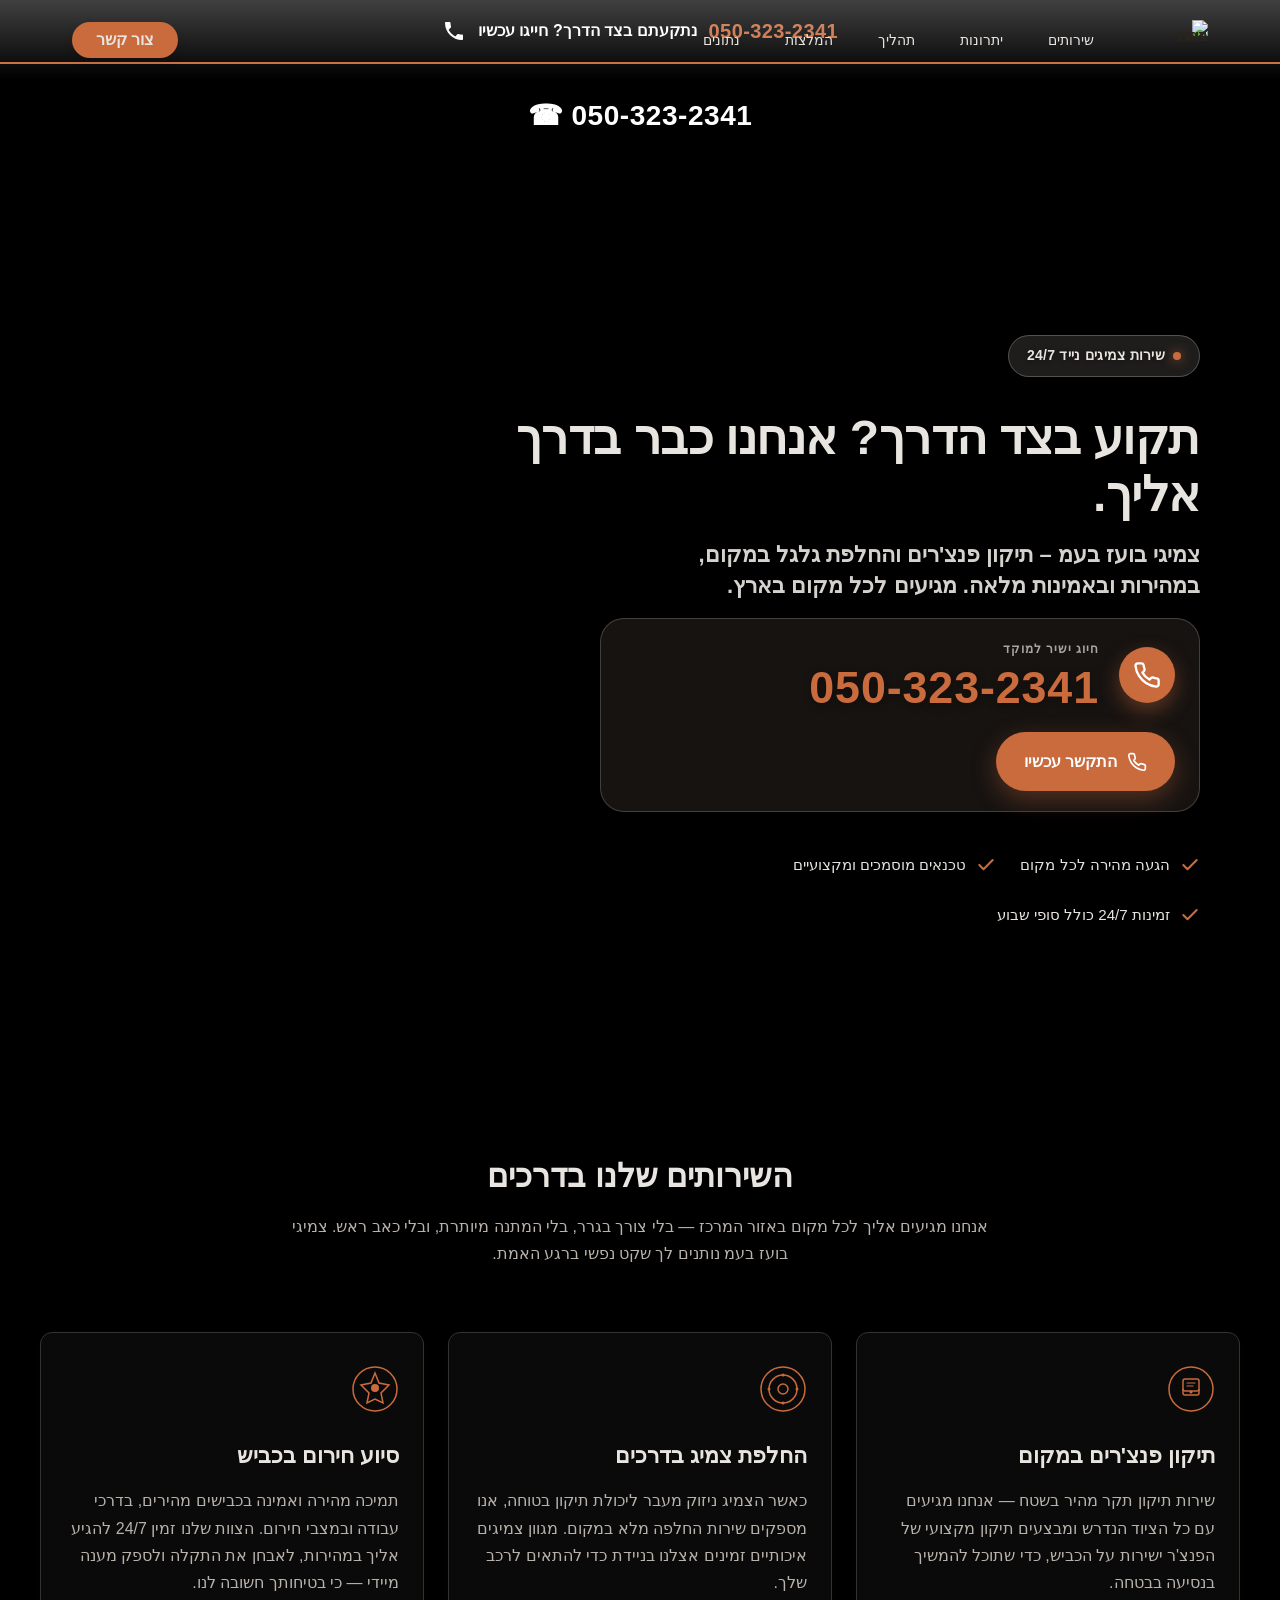
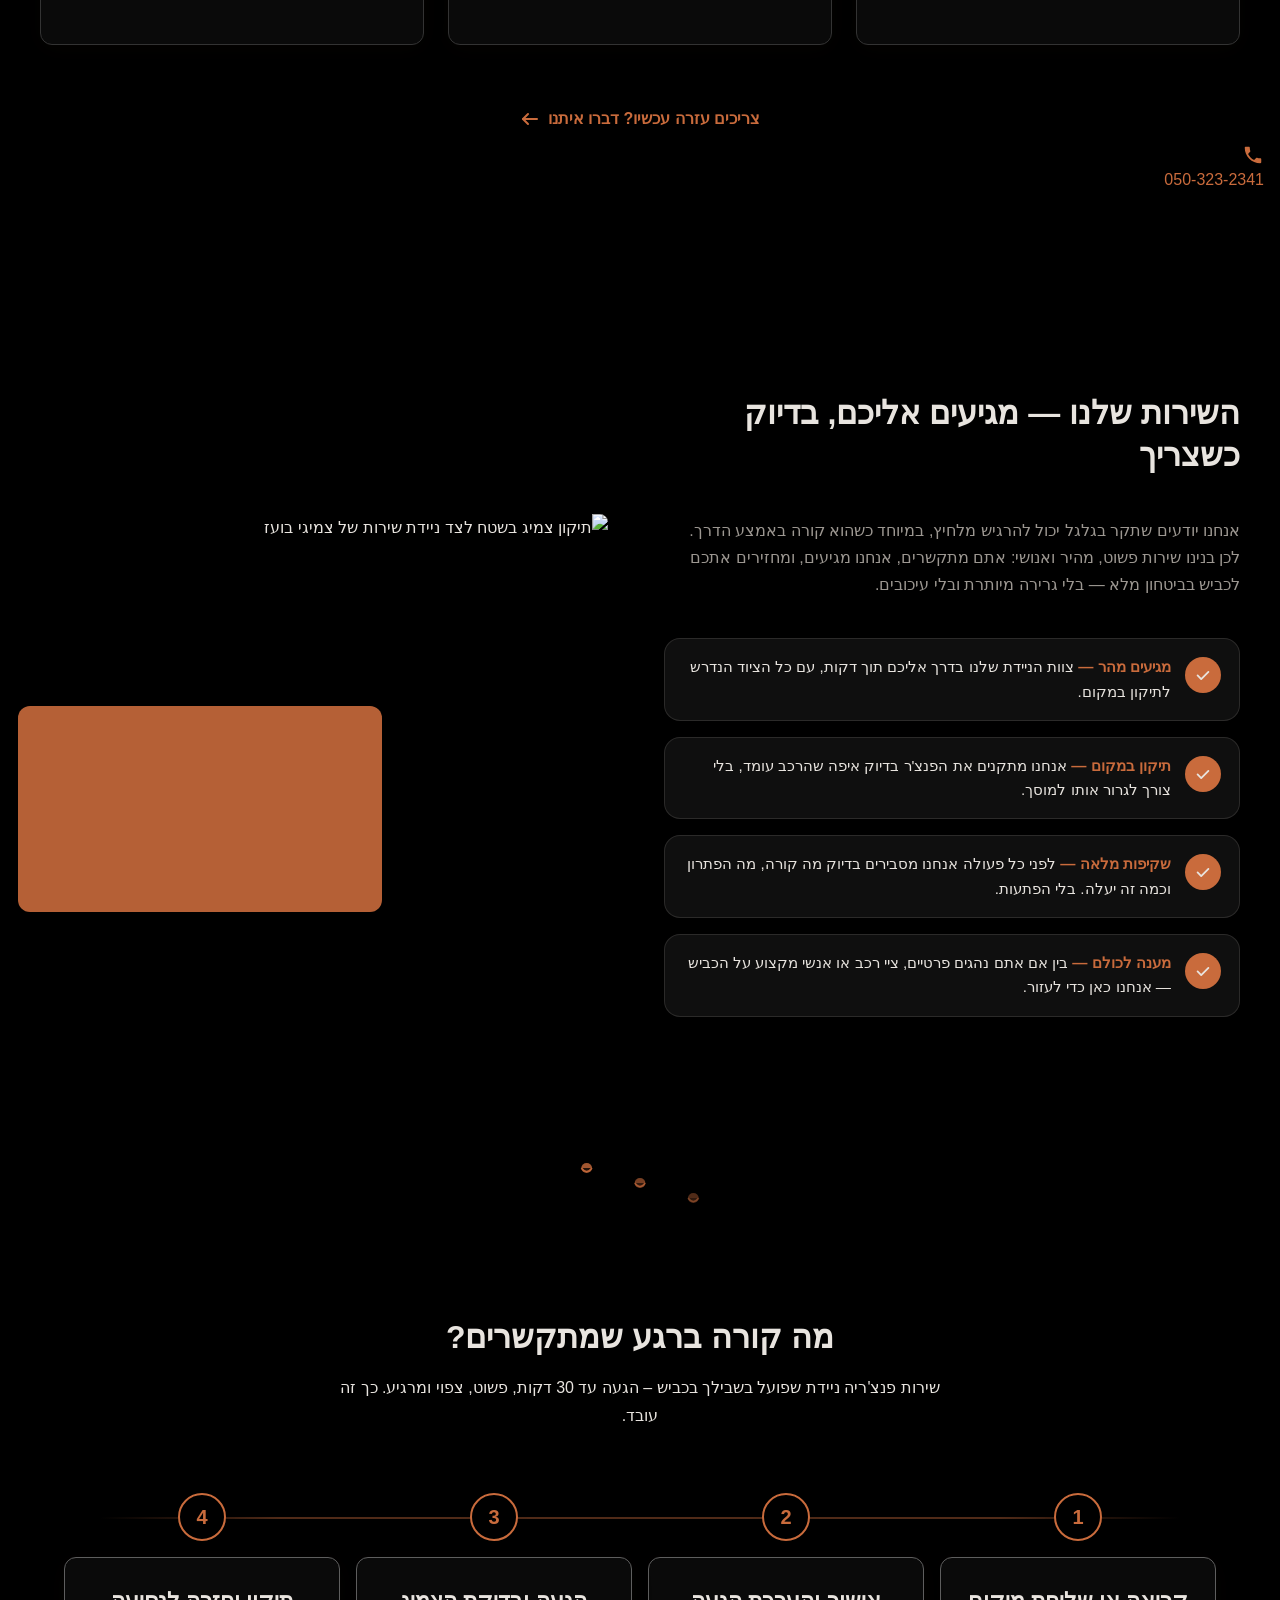
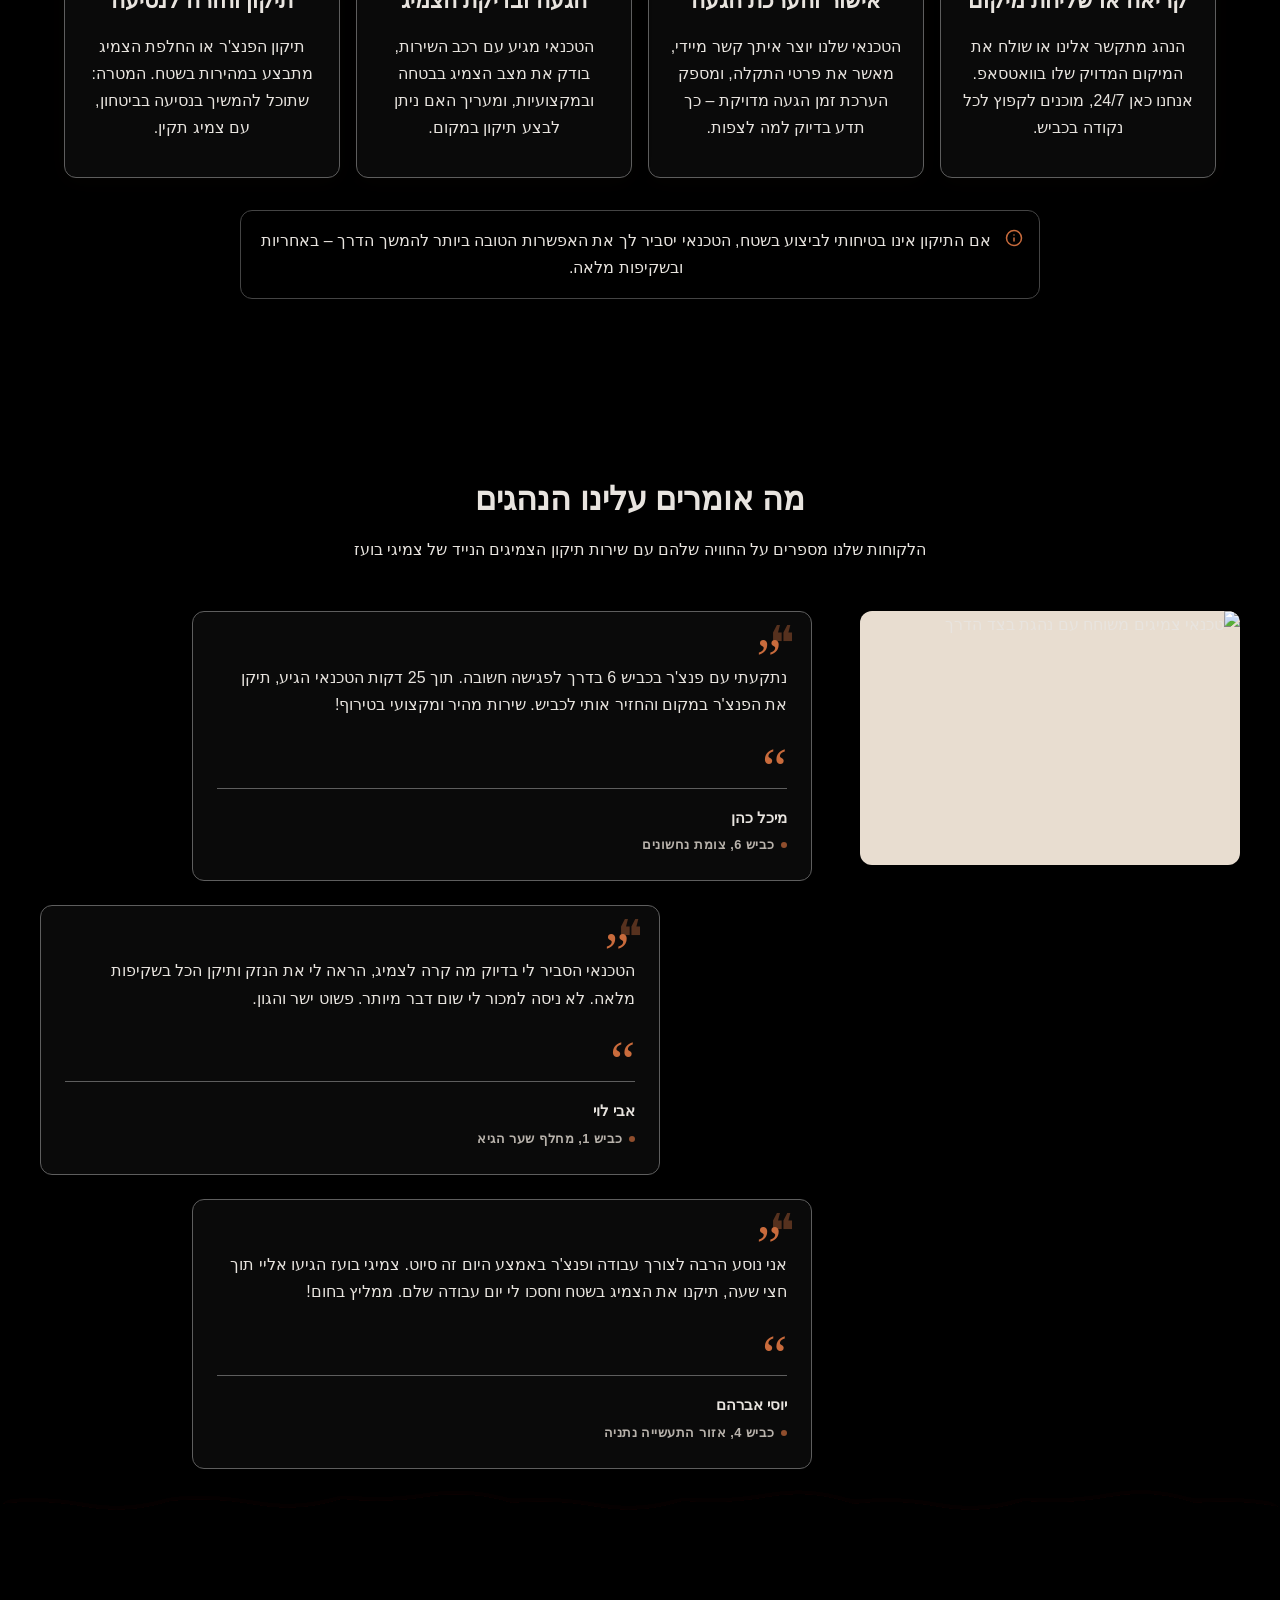
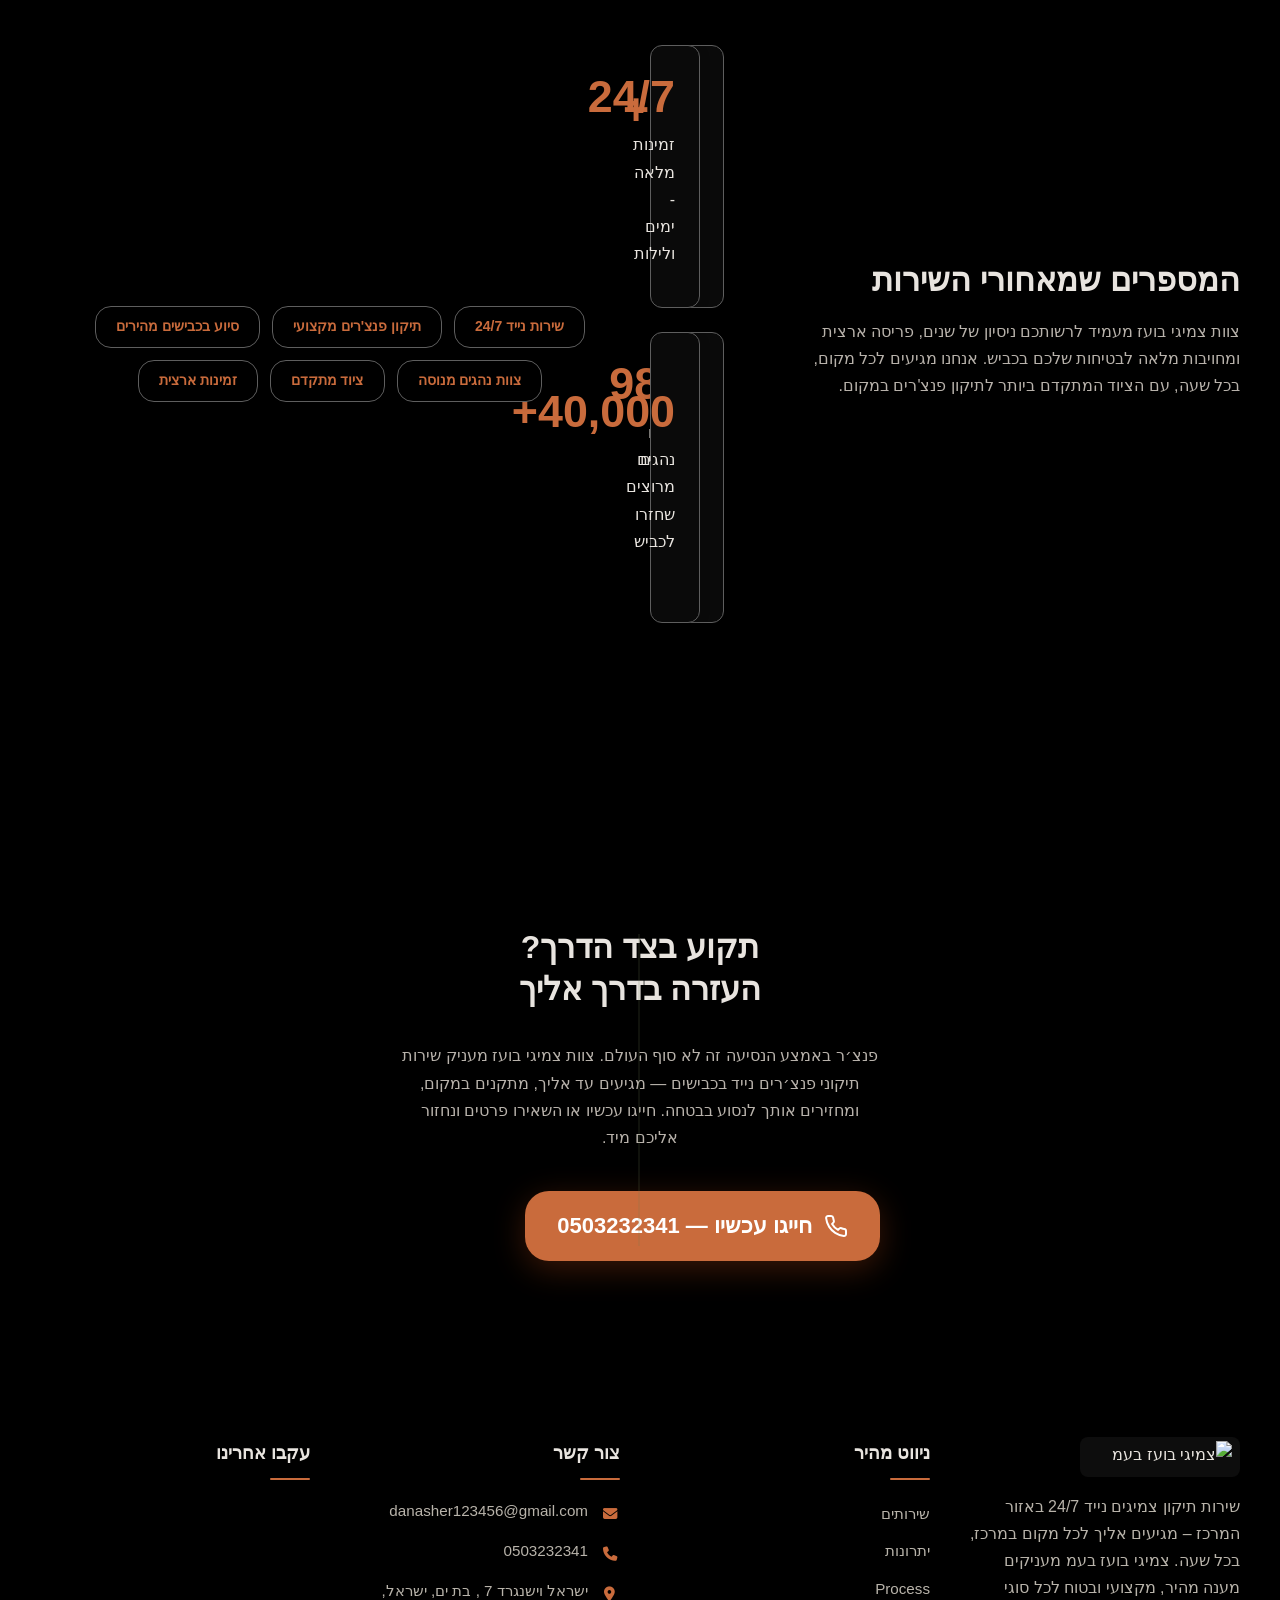
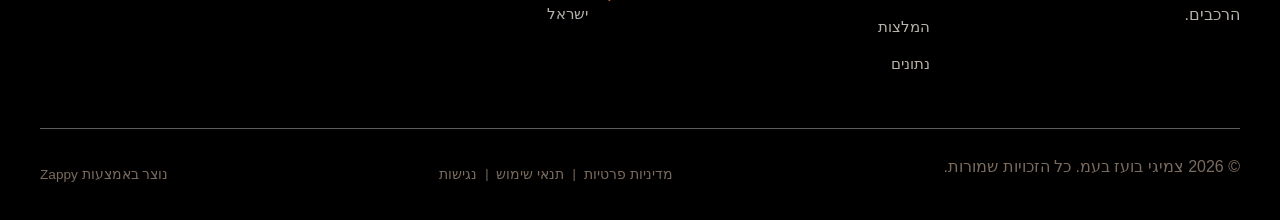
==== commit d6f1cbdf: "Background sync: Progressive GitHub Sync" ====
--- a/public/index.html
+++ b/public/index.html
@@ -1 +1 @@
-<!doctype html><html dir="rtl" lang="he"><head><meta charset="UTF-8"><meta content="width=device-width,initial-scale=1" name="viewport"><meta content="index, follow" name="robots"><title>תיקון פנצ'ר בדרכים תוך 30 דקות — צמיגי בועז בעמ</title><meta content="נתקעתם עם פנצ'ר באמצע הדרך? צמיגי בועז בעמ מגיעים אליכם עם שירות תיקון צמיגים נייד, מהיר ואמין בכל שעה. חייגו עכשיו ונחזיר אתכם לנסוע בבטחה!" name="description"><meta content="תיקון פנצ'ר בדרכים, שירות צמיגים נייד, mobile tire repair service near me, פנצ'ריה ניידת, תיקון צמיגים עד הבית" name="keywords"><link href="/assets/favicon.ico" rel="icon" type="image/x-icon"><link href="/assets/favicon-16x16.png" rel="icon" type="image/png" sizes="16x16"><link href="/assets/favicon-32x32.png" rel="icon" type="image/png" sizes="32x32"><link href="/assets/favicon-48x48.png" rel="icon" type="image/png" sizes="48x48"><link href="/assets/favicon-192x192.png" rel="icon" type="image/png" sizes="192x192"><link href="/assets/favicon-512x512.png" rel="icon" type="image/png" sizes="512x512"><link href="/assets/apple-touch-icon.png" rel="apple-touch-icon"><script>!function(){"use strict";var t="839fa60e-4d73-4252-b014-104000f101b9",e="https://api.zappy5.com/api/analytics/track",a=18e5,n=2592e6,o=!0,i=!0,r=!0;var s=function(){var e="zappy_visitor_"+t,a=null;try{if(a=localStorage.getItem(e)){var o=JSON.parse(a),i=Date.now();if(i-o.created<n)return o.lastSeen=i,localStorage.setItem(e,JSON.stringify(o)),o.id}}catch(t){console.warn("Zappy Analytics: LocalStorage not available")}var r="zv_"+Date.now()+"_"+Math.random().toString(36).substr(2,9);try{localStorage.setItem(e,JSON.stringify({id:r,created:Date.now(),lastSeen:Date.now()}))}catch(t){}return r}(),c=function(){var e="zappy_session_"+t,n=null;try{if(n=sessionStorage.getItem(e)){var o=JSON.parse(n),i=Date.now();if(i-o.timestamp<a)return o.timestamp=i,sessionStorage.setItem(e,JSON.stringify(o)),o.id}}catch(t){console.warn("Zappy Analytics: SessionStorage not available")}var r="zs_"+Date.now()+"_"+Math.random().toString(36).substr(2,9);try{sessionStorage.setItem(e,JSON.stringify({id:r,timestamp:Date.now()}))}catch(t){}return r}();function l(a,n){n=n||{};var o={website_id:t,event_type:a,page_path:window.location.pathname,referrer:document.referrer||"direct",visitor_id:s,session_id:c,metadata:n};if(navigator.sendBeacon){var i=new Blob([JSON.stringify(o)],{type:"application/json"});navigator.sendBeacon(e,i)}else fetch(e,{method:"POST",headers:{"Content-Type":"application/json"},body:JSON.stringify(o),keepalive:!0}).catch(function(t){console.warn("Zappy Analytics: Failed to track event",t)})}o&&l("pageview",{title:document.title,url:window.location.href}),i&&document.addEventListener("click",function(t){var e=t.target;if("BUTTON"===e.tagName||e.closest("button")){var a="BUTTON"===e.tagName?e:e.closest("button");l("click",{element:"button",text:a.textContent.trim().substring(0,100),id:a.id||null,class:a.className||null})}else if("A"===e.tagName||e.closest("a")){var n="A"===e.tagName?e:e.closest("a");l("navigation",{element:"link",text:n.textContent.trim().substring(0,100),href:n.href,external:n.hostname!==window.location.hostname})}},!0),r&&document.addEventListener("submit",function(t){var e=t.target;l("form_submit",{form_id:e.id||null,form_name:e.name||null,form_action:e.action||null,form_method:e.method||"GET"})},!0);var d=Date.now();window.addEventListener("beforeunload",function(){l("page_unload",{time_on_page:Math.floor((Date.now()-d)/1e3),page_path:window.location.pathname})}),window.zappyAnalytics={track:l,getVisitorId:function(){return s},getSessionId:function(){return c}}}()</script><script>!function(){"use strict";if(!window.zappyFireMarketingEvent){var t={begin_checkout:"checkout_started",purchase:"checkout_complete",add_to_cart:"add_to_cart",view_product:"view_product"},e={whatsapp_click:{ga4:"contact",meta:"Contact",gtm:"whatsapp_click",ecom:!1},phone_click:{ga4:"contact",meta:"Contact",gtm:"phone_click",ecom:!1},contact_form_submitted:{ga4:"generate_lead",meta:"Lead",gtm:"contact_form_submitted",ecom:!1},checkout_started:{ga4:"begin_checkout",meta:"InitiateCheckout",gtm:"begin_checkout",ecom:!0},checkout_complete:{ga4:"purchase",meta:"Purchase",gtm:"purchase",ecom:!0},product_inquiry:{ga4:"generate_lead",meta:"Lead",gtm:"product_inquiry",ecom:!1},add_to_cart:{ga4:"add_to_cart",meta:"AddToCart",gtm:"add_to_cart",ecom:!0},view_product:{ga4:"view_item",meta:"ViewContent",gtm:"view_item",ecom:!0}};window.zappyFlushPendingMetaEvents=l,window.zappyFireMarketingEvent=function(r,n,o){try{o=o||{};var p=t[r]||r,d=e[p];if(!d)return;(n=n||{}).pagePath||n.page_path||(n.pagePath=a());var l="",m=!1,s=!1;if("checkout_complete"===p&&(m=!(!(l=String(n.orderId||n.order_id||n.transaction_id||""))||!function(t){if(!t)return!1;try{return"1"===window.sessionStorage.getItem(c(t))}catch(t){return!1}}(l)),s=!(!l||!u(l)),m&&s))return;if(!o.skipFirstParty&&!m)try{window.zappyAnalytics&&"function"==typeof window.zappyAnalytics.track&&window.zappyAnalytics.track(p,n)}catch(t){}if(!m){try{if(window.dataLayer=window.dataLayer||[],d.ecom){var _=i(p,n),h={};_.transaction_id&&(h.transaction_id=_.transaction_id),null!=_.value&&(h.value=_.value),_.currency&&(h.currency=_.currency),_.items&&(h.items=_.items),window.dataLayer.push({ecommerce:null}),window.dataLayer.push({event:d.gtm,ecommerce:h}),"checkout_complete"!==p&&"checkout_started"!==p||(window.dataLayer.push({ecommerce:null}),window.dataLayer.push({event:p,ecommerce:h}))}else{var w={event:d.gtm};for(var f in n)Object.prototype.hasOwnProperty.call(n,f)&&(w[f]=n[f]);window.dataLayer.push(w)}}catch(t){}l&&function(t){if(t)try{window.sessionStorage.setItem(c(t),"1")}catch(t){}}(l)}}catch(t){}};var r=Object.create(null);document.addEventListener("click",function(t){try{var e=t.target;if(!e)return;var r=s(e,".whatsapp-float, a.whatsapp-float, [data-zappy-whatsapp]"),n=function(t){for(var e=t;e&&e!==document;){if("A"===e.tagName)return e;e=e.parentElement}return null}(e),i=n&&n.href||"";if(r||n&&function(t){if(!t)return!1;var e=String(t).toLowerCase();return-1!==e.indexOf("wa.me/")||-1!==e.indexOf("api.whatsapp.com")||-1!==e.indexOf("whatsapp.com/send")||0===e.indexOf("whatsapp:")}(i)){if(!m("wa:"+i)){var c=r?"float":"link";window.zappyFireMarketingEvent("whatsapp_click",{source:c,href:i||null,pagePath:a()})}return}var o=s(e,".phone-header-btn, .nav-phone-btn, .call-btn, [data-zappy-phone]"),u="";if(n&&n.href&&0===String(n.href).toLowerCase().indexOf("tel:")?u=n.href:o&&o.href&&0===String(o.href).toLowerCase().indexOf("tel:")&&(u=o.href),o||u){var p="";return u&&(p=String(u).replace(/^tel:/i,"").trim()),void(m("tel:"+(p||o&&o.id||"btn"))||window.zappyFireMarketingEvent("phone_click",{source:o?"button":"link",phone:p||null,href:u||null,pagePath:a()}))}}catch(t){}},!0)}function a(){try{if(window.ZAPPY_CONFIG&&window.ZAPPY_CONFIG.currentPagePath)return window.ZAPPY_CONFIG.currentPagePath}catch(t){}try{return window.location.pathname||"/"}catch(t){return"/"}}function n(t){var e=(t=t||{}).items||t.cartItems||t.cart_items||t.lineItems||[];Array.isArray(e)||(e=[]);for(var r=[],a=0;a<e.length;a++){var n=e[a];if(n&&"object"==typeof n){var i=String(n.item_id||n.productId||n.product_id||n.id||"").trim(),c=String(n.item_name||n.productName||n.product_name||n.name||"").trim(),o=parseFloat(null!=n.price?n.price:null!=n.unitPrice?n.unitPrice:0)||0,u=Math.max(1,parseInt(null!=n.quantity?n.quantity:null!=n.qty?n.qty:1,10)||1);(i||c)&&r.push({item_id:i||c,item_name:c||i,price:o,quantity:u})}}return r}function i(t,e){var r=n(e=e||{}),i=parseFloat(null!=e.value?e.value:null!=e.total?e.total:0)||0,c=String(e.currency||"USD").toUpperCase();if("checkout_complete"===t)return{transaction_id:String(e.transaction_id||e.orderId||e.order_id||e.orderNumber||"")||void 0,value:i,currency:c,items:r};if("checkout_started"===t)return{value:i,currency:c,items:r};if("add_to_cart"===t){var o=r.length?r:[{item_id:String(e.productId||e.product_id||""),item_name:String(e.productName||e.product_name||""),price:parseFloat(null!=e.value?e.value:null!=e.price?e.price:0)||0,quantity:parseInt(null!=e.quantity?e.quantity:1,10)||1}].filter(function(t){return t.item_id||t.item_name});return{value:i||(o[0]?o[0].price*o[0].quantity:0),currency:c,items:o}}if("view_product"===t){var u=r.length?r:[{item_id:String(e.productId||e.product_id||""),item_name:String(e.productName||e.product_name||""),price:parseFloat(null!=e.price?e.price:null!=e.value?e.value:0)||0,quantity:1}].filter(function(t){return t.item_id||t.item_name});return{currency:c,value:i||(u[0]?u[0].price:0),items:u}}return"whatsapp_click"===t||"phone_click"===t?{method:"whatsapp_click"===t?"whatsapp":"phone",page_path:e.pagePath||a()}:"contact_form_submitted"===t||"product_inquiry"===t?{page_path:e.pagePath||a()}:e}function c(t){return"zappy_purchase_fired_"+String(t||"")}function o(t){return"zappy_purchase_meta_fired_"+String(t||"")}function u(t){if(!t)return!1;try{return"1"===window.sessionStorage.getItem(o(t))}catch(t){return!1}}function p(t){if(t)try{window.sessionStorage.setItem(o(t),"1")}catch(t){}}function d(){try{return Array.isArray(window.__zappyPendingMetaEvents)||(window.__zappyPendingMetaEvents=[]),window.__zappyPendingMetaEvents}catch(t){return[]}}function l(){if("function"==typeof window.fbq){var t=d().slice();try{window.__zappyPendingMetaEvents=[]}catch(t){}for(var e=0;e<t.length;e++){var r=t[e];if(r&&r.eventName&&(!r.orderId||!u(r.orderId)))try{window.fbq("track",r.eventName,r.params||{}),r.orderId&&p(r.orderId)}catch(t){}}}}function m(t){var e=Date.now();return!!(r[t]&&e-r[t]<800)||(r[t]=e,!1)}function s(t,e){return t&&t.closest?t.closest(e):null}}()</script><meta content="תיקון פנצ'ר בדרכים תוך 30 דקות — צמיגי בועז בעמ" property="og:title"><meta content="נתקעתם עם פנצ'ר באמצע הדרך? צמיגי בועז בעמ מגיעים אליכם עם שירות תיקון צמיגים נייד, מהיר ואמין בכל שעה. חייגו עכשיו ונחזיר אתכם לנסוע בבטחה!" property="og:description"><meta content="summary_large_image" name="twitter:card"><meta content="תיקון פנצ'ר בדרכים תוך 30 דקות — צמיגי בועז בעמ" name="twitter:title"><meta content="נתקעתם עם פנצ'ר באמצע הדרך? צמיגי בועז בעמ מגיעים אליכם עם שירות תיקון צמיגים נייד, מהיר ואמין בכל שעה. חייגו עכשיו ונחזיר אתכם לנסוע בבטחה!" name="twitter:description"><script type="application/ld+json">{"@context":"https://schema.org","@graph":[{"@type":"LocalBusiness","@id":"https://tzmagei-boaz-ltd.zappy5.app#organization","name":"צמיגי בועז בעמ","url":"https://tzmagei-boaz-ltd.zappy5.app","description":"A mobile tire repair service that operates on the road, providing on-site puncture repair and tire assistance to drivers who experience flat tires while driving. The service is built around speed, reliability, and convenience — coming directly to the stranded driver wherever they are on the road.","address":{"@type":"PostalAddress","streetAddress":"ישראל וישנגרד 7 , בת ים, ישראל, ישראל"},"contactPoint":[{"@type":"ContactPoint","contactType":"customer service","email":"danasher123456@gmail.com","telephone":"0503232341"}]},{"@type":"WebSite","@id":"https://tzmagei-boaz-ltd.zappy5.app#website","url":"https://tzmagei-boaz-ltd.zappy5.app","name":"צמיגי בועז בעמ","publisher":{"@id":"https://tzmagei-boaz-ltd.zappy5.app#organization"}}]}</script><meta content="website" property="og:type"><meta content="he_IL" property="og:locale"><style>.skip-link{position:absolute;top:0;left:0;transform:translateY(-200%);padding:12px 18px;background:var(--bg-dark,#1a1a1a);color:var(--text-light,#fff);font-weight:600;border-radius:0 0 8px 0;z-index:10000}.skip-link:focus{transform:none;outline:2px solid var(--ring,#fff);outline-offset:2px}:focus-visible{outline:2px solid var(--ring,currentColor);outline-offset:3px}</style><link href="/assets/favicon.ico" rel="icon" type="image/x-icon"><link href="/assets/favicon-16x16.png" rel="icon" type="image/png" sizes="16x16"><link href="/assets/favicon-32x32.png" rel="icon" type="image/png" sizes="32x32"><link href="/assets/favicon-48x48.png" rel="icon" type="image/png" sizes="48x48"><link href="/assets/favicon-192x192.png" rel="icon" type="image/png" sizes="192x192"><link href="/assets/favicon-512x512.png" rel="icon" type="image/png" sizes="512x512"><link href="/assets/apple-touch-icon.png" rel="apple-touch-icon"><link href="https://cdn.jsdelivr.net/npm/vanilla-cookieconsent@3/dist/cookieconsent.css" rel="stylesheet"><script>function gtag(){dataLayer.push(arguments)}window.dataLayer=window.dataLayer||[],gtag("consent","default",{ad_storage:"denied",ad_user_data:"denied",ad_personalization:"denied",analytics_storage:"denied",wait_for_update:500})</script><script>!function(e,t,a,n){e[n]=e[n]||[],e[n].push({"gtm.start":(new Date).getTime(),event:"gtm.js"});var g=t.getElementsByTagName(a)[0],m=t.createElement(a);m.async=!0,m.src="https://www.googletagmanager.com/gtm.js?id=GTM-KP28756L",g.parentNode.insertBefore(m,g)}(window,document,"script","dataLayer")</script><script src="https://www.googletagmanager.com/gtag/js?id=AW-18231256618" async=""></script><script>function gtag(){dataLayer.push(arguments)}window.dataLayer=window.dataLayer||[],gtag("js",new Date),gtag("config","AW-18231256618")</script><noscript><iframe height="0" src="https://www.googletagmanager.com/ns.html?id=GTM-KP28756L" style="display:none;visibility:hidden" width="0"></iframe></noscript><style data-zappy-section-v2-css="true">.index-hero-section{position:relative;min-height:100vh;display:flex;align-items:center;justify-content:flex-start;overflow:hidden;background-color:var(--bg-dark);color:var(--text-light);padding:140px 20px 80px;isolation:isolate}.index-hero-section__bg-wrapper{position:absolute;inset:0;z-index:-2;background:var(--bg-dark)}.index-hero-section__bg-image{width:100%;height:100%;object-fit:cover;display:block}.index-hero-section__scrim{position:absolute;inset:0;z-index:-1;pointer-events:none;background-image:radial-gradient(circle at 15% 80%,rgba(0,0,0,.52) 0,rgba(0,0,0,.28) 45%,rgba(0,0,0,.08) 70%,rgba(0,0,0,.02) 100%),linear-gradient(180deg,rgba(42,36,31,.55) 0,rgba(42,36,31,.15) 30%,rgba(42,36,31,.05) 60%,rgba(42,36,31,.35) 100%)}.index-hero-section__content{position:relative;z-index:10;max-width:1200px;margin:0 auto;width:100%;text-align:right;padding-inline-start:clamp(0px,5vw,40px)}.index-hero-section__badge{display:inline-flex;align-items:center;gap:8px;background:rgba(246,239,227,.12);border:1px solid rgba(246,239,227,.25);backdrop-filter:blur(6px);-webkit-backdrop-filter:blur(6px);border-radius:100px;padding:8px 18px;margin-bottom:24px;color:var(--text-light);font-size:.875rem;font-weight:600;letter-spacing:.02em;text-shadow:0 1px 4px rgba(0,0,0,.4)}.index-hero-section__badge-dot{width:8px;height:8px;border-radius:50%;background:var(--accent);box-shadow:0 0 12px rgba(201,107,60,.8);flex-shrink:0}.index-hero-section__title{font-size:3rem;font-weight:800;letter-spacing:-.01em;line-height:1.15;color:var(--text-light);margin:0 0 16px;text-shadow:0 2px 12px rgba(0,0,0,.45),0 1px 3px rgba(0,0,0,.5);max-width:700px}.index-hero-section__subtitle{font-size:1.25rem;font-weight:500;line-height:1.5;color:var(--text-light);margin:0 0 40px;max-width:560px;text-shadow:0 1px 8px rgba(0,0,0,.5);opacity:.92}.index-hero-section__phone-card{display:flex;align-items:center;gap:20px;flex-wrap:wrap;background:rgba(42,36,31,.55);backdrop-filter:blur(12px);-webkit-backdrop-filter:blur(12px);border:1px solid rgba(246,239,227,.2);border-radius:24px;padding:20px 24px;margin-bottom:40px;max-width:600px;box-shadow:0 16px 40px rgba(0,0,0,.25)}.index-hero-section__phone-icon{width:56px;height:56px;border-radius:50%;background:var(--accent);color:#fff;display:flex;align-items:center;justify-content:center;flex-shrink:0;box-shadow:0 8px 20px rgba(201,107,60,.4)}.index-hero-section__phone-icon svg{width:28px;height:28px}.index-hero-section__phone-info{display:flex;flex-direction:column;gap:4px;flex:1 1 auto;min-width:180px}.index-hero-section__phone-label{font-size:.75rem;font-weight:700;letter-spacing:.08em;text-transform:uppercase;color:var(--text-light);opacity:.7}.index-hero-section__phone-number{font-size:2.2rem;font-weight:800;letter-spacing:.02em;color:var(--text-light);text-decoration:none;line-height:1.1;text-shadow:0 2px 8px rgba(0,0,0,.4);transition:color .25s ease}.index-hero-section__phone-number:hover{color:var(--accent)}.index-hero-section__call-btn{display:inline-flex;align-items:center;justify-content:center;gap:10px;background:var(--accent);color:#fff;padding:16px 28px;border-radius:50px;border:none;font-weight:700;font-size:1rem;cursor:pointer;text-decoration:none;white-space:nowrap;transition:all .3s cubic-bezier(.4, 0, .2, 1);box-shadow:0 8px 24px rgba(201,107,60,.35);flex-shrink:0}.index-hero-section__call-btn svg{width:20px;height:20px}.index-hero-section__call-btn:hover{transform:translateY(-3px);box-shadow:0 12px 32px rgba(201,107,60,.5);background:#d87545}.index-hero-section__trust-list{list-style:none;padding:0;margin:0;display:flex;flex-wrap:wrap;gap:24px;max-width:600px}.index-hero-section__trust-item{display:flex;align-items:center;gap:10px;color:var(--text-light);font-size:.95rem;font-weight:500;text-shadow:0 1px 6px rgba(0,0,0,.5);flex-direction:row}.index-hero-section__trust-item svg{width:20px;height:20px;color:var(--accent);flex-shrink:0;filter:drop-shadow(0 1px 3px rgba(0,0,0,.4))}.index-hero-section__trust-item span{color:inherit}@media (max-width:768px){.index-hero-section{padding:120px 16px 60px;min-height:100dvh;justify-content:center}.index-hero-section__content{padding-inline-start:0;text-align:center}.index-hero-section__title{font-size:2.2rem;line-height:1.2;max-width:none}.index-hero-section__subtitle{font-size:1.1rem;margin:0 auto 32px;max-width:420px}.index-hero-section__badge{margin-bottom:20px;font-size:.8rem}.index-hero-section__phone-card{flex-direction:column;align-items:center;text-align:center;gap:16px;padding:24px 20px;margin:0 auto 32px;max-width:400px}.index-hero-section__phone-info{align-items:center}.index-hero-section__phone-number{font-size:1.8rem}.index-hero-section__call-btn{width:100%;justify-content:center}.index-hero-section__trust-list{justify-content:center;gap:16px}.index-hero-section__trust-item{font-size:.85rem}}@media (min-width:769px) and (max-width:1024px){.index-hero-section__title{font-size:2.6rem}.index-hero-section__phone-number{font-size:2rem}}.hero .hero-title,.hero h1,.hero-section h1,.hero-title,[class*=hero-] h1,[class~=hero] h1{font-size:48px!important;line-height:1.2!important}@media (max-width:1024px){.hero .hero-title,.hero h1,.hero-section h1,.hero-title,[class*=hero-] h1,[class~=hero] h1{font-size:36px!important}}@media (max-width:768px){.hero .hero-title,.hero h1,.hero-section h1,.hero-title,[class*=hero-] h1,[class~=hero] h1{font-size:28px!important}}</style><style id="zappy-critical-above-fold-css">html{box-sizing:border-box;-webkit-text-size-adjust:100%}*,::after,::before{box-sizing:inherit}body{margin:0;min-width:320px;overflow-x:clip}img,svg,video{max-width:100%;height:auto}main{display:block}.container{width:min(100% - 32px,1200px);margin-inline:auto}.navbar,header .navbar,header[role=banner],nav.navbar{position:relative;z-index:1000;width:100%}.nav-container,.navbar .container{display:flex;align-items:center;justify-content:space-between;min-height:64px}.logo,.logo-link img{display:block;width:35px;height:35px;object-fit:contain}#navMenu,.nav-menu{list-style:none;margin:0;padding:0}#navMenu a,.nav-menu a,.navbar .nav-links a,.navbar a{color:inherit;text-decoration:none}#navMenu .sub-menu,.nav-menu .sub-menu,.navbar .sub-menu{display:none}.fa,.fa-brands,.fa-regular,.fa-solid,.fab,.far,.fas{display:inline-block;min-width:1em;text-align:center}html:not(#zappy-noop) .navbar:has(.nav-ecommerce-icons)>.phone-header-btn,html:not(#zappy-noop)[data-zappy-site-type=ecommerce] .phone-header-btn{display:none!important;visibility:hidden!important;width:0!important;height:0!important;pointer-events:none!important}.zappy-preview-empty-store-cta{display:none!important;visibility:hidden!important;height:0!important;max-height:0!important;overflow:hidden!important;margin:0!important;padding:0!important;border:0!important;box-shadow:none!important}.zappy-catalog-menu{background:var(--surface-color,var(--surface,linear-gradient(135deg,#f8f9fa 0,#fff 100%)));border-bottom:1px solid var(--border-color,#e5e7eb);padding:0;position:sticky;top:0;z-index:90}.zappy-catalog-menu.rtl,.zappy-catalog-menu[dir=rtl]{direction:rtl}.zappy-catalog-menu.ltr,.zappy-catalog-menu[dir=ltr]{direction:ltr}.catalog-menu-container{max-width:1440px;margin:0 auto;display:flex;align-items:center;gap:8px;padding:10px 24px;overflow:visible}.catalog-menu-categories,.catalog-menu-list{display:flex;align-items:center;gap:4px;flex-wrap:wrap;margin:0;padding:0;list-style:none}.catalog-menu-item{display:inline-flex;align-items:center;padding:8px 16px;font-size:14px;font-weight:500;color:var(--text-color,var(--text,#374151));text-decoration:none;border-radius:20px;white-space:nowrap}.catalog-menu-all{background:var(--primary-color,var(--primary,#111));color:var(--text-light,#fff)!important}.catalog-menu-parent{position:relative;display:inline-flex;align-items:center}.catalog-menu-trigger{display:inline-flex;align-items:center;gap:6px}.catalog-menu-chevron{flex-shrink:0}.catalog-menu-parent>.sub-menu{display:none!important;visibility:hidden!important;opacity:0!important;pointer-events:none!important}.hero-section,.index-hero-section,section[class*=hero]{position:relative;overflow:hidden}.hero-section,.index-hero-section{min-height:560px}section[data-hero-type*=fullscreen]{min-height:100vh}.hero-bg-image,.hero-bg-wrapper,section[class*=hero] [class*=hero-bg]{position:absolute;inset:0;width:100%;height:100%}.hero-bg-image img,.hero-bg-wrapper img,section[class*=hero] [data-hero-bg],section[class*=hero] img[data-hero-background=true]{width:100%!important;height:100%!important;object-fit:cover!important;display:block}.hero-content,section[class*=hero] .container{position:relative;z-index:2}@media(max-width:768px){:root{--header-height:72px;--total-header-height:72px;--zappy-mobile-menu-top:72px}html[data-zappy-site-type=ecommerce] body{padding-top:var(--total-header-height,72px)}html[data-zappy-site-type=ecommerce] body>.navbar:not(.zappy-catalog-menu),html[data-zappy-site-type=ecommerce] body>nav.navbar{position:fixed!important;top:0;left:0;right:0;z-index:100000;width:100%;margin-bottom:0}.zappy-catalog-menu{position:fixed;top:var(--header-height,72px);left:0;right:0;z-index:99999}.nav-container,.navbar .container{min-height:60px}#navMenu,.nav-menu{max-width:100vw;overflow-x:hidden}.hero-section,.index-hero-section,section[class*=hero],section[data-hero-type*=fullscreen]{min-height:100svh}.hero-bg-image,.hero-bg-wrapper,.hero-scrim{min-height:100svh}}:root{--nav-bg:#000000}.navbar{background-color:#000!important}/* ZAPPY_ANNOUNCEMENT_HEADER_OFFSET_CSS_V3 */ :root{--zappy-header-stack-height:calc(var(--zappy-announcement-height, 40px) + var(--header-height, 72px))}body:has(.zappy-announcement-bar) .navbar:not(.zappy-catalog-menu):not(.mobile-search-panel),body:has(.zappy-announcement-bar) header.navbar,body:has(.zappy-announcement-bar) nav.navbar:not(.zappy-catalog-menu){top:var(--zappy-announcement-height,40px)!important}[data-zappy-content-align]{display:flex!important;flex-direction:column!important}[data-zappy-content-align^=top-]{justify-content:flex-start!important}[data-zappy-content-align^=center-],[data-zappy-content-align^=lower-],[data-zappy-content-align^=upper-]{justify-content:center!important}[data-zappy-content-align^=bottom-]{justify-content:flex-end!important}[data-zappy-content-align$="-left"],[data-zappy-content-align$="-mid-left"]{align-items:flex-start!important;text-align:start!important}[data-zappy-content-align$="-center"]{align-items:center!important;text-align:center!important}[data-zappy-content-align$="-mid-right"],[data-zappy-content-align$="-right"]{align-items:flex-end!important;text-align:end!important}[data-zappy-content-align] [data-zappy-align-target]{margin-left:auto;margin-right:auto}[data-zappy-content-align$="-center"] [data-zappy-align-target],[data-zappy-content-align$="-center"] [data-zappy-align-target]>*{text-align:center!important}</style><link href="/styles.css" rel="stylesheet"><script>window.ZAPPY_WEBSITE_ID="839fa60e-4d73-4252-b014-104000f101b9",window.ZAPPY_API_BASE="https://api.zappy5.com"</script><link href="/assets/image-mobile-tire-repair-service-section-hero-index-hero-image-1.webp" rel="preload" as="image" fetchpriority="high"><style id="zappy-dropdown-submenu-styles">#navMenu li:has(.sub-menu),.nav-menu li:has(.sub-menu),.navbar li:has(.sub-menu),nav li:has(.sub-menu){position:relative}#navMenu .sub-menu,.nav-menu .sub-menu,.navbar .sub-menu,nav .sub-menu{display:block!important;position:absolute!important;top:100%;left:0;min-width:220px;border-radius:8px;box-shadow:0 8px 25px rgba(0,0,0,.15);padding:8px 0;opacity:0;visibility:hidden;transform:translateY(10px);transition:all .3s ease;z-index:1000;list-style:none;pointer-events:none}#navMenu li:hover>.sub-menu,.nav-menu li:hover>.sub-menu,.navbar li:hover>.sub-menu,nav li:hover>.sub-menu{opacity:1!important;visibility:visible!important;transform:translateY(0)!important;pointer-events:auto!important}.sub-menu li{list-style:none;margin:0;padding:0}.sub-menu a{display:block!important;padding:10px 16px!important;color:var(--text-dark,#333)!important;font-weight:500;text-decoration:none;white-space:nowrap;transition:background-color .2s}.sub-menu .zappy-nav-child>a{padding-left:28px!important;font-size:.9em!important;opacity:.85!important}[dir=rtl] .sub-menu .zappy-nav-child>a,html[lang=ar] .sub-menu .zappy-nav-child>a,html[lang=he] .sub-menu .zappy-nav-child>a{padding-left:10px!important;padding-right:28px!important}.sub-menu .zappy-nav-parent>a{font-weight:600!important}.sub-menu a:hover{background-color:#f5f5f5}[dir=rtl] .nav-menu .sub-menu,[dir=rtl] .navbar .sub-menu,[dir=rtl] nav .sub-menu,html[lang=ar] .nav-menu .sub-menu,html[lang=ar] .navbar .sub-menu,html[lang=ar] nav .sub-menu,html[lang=he] .nav-menu .sub-menu,html[lang=he] .navbar .sub-menu,html[lang=he] nav .sub-menu{left:auto!important;right:0!important}.sub-menu:empty,.sub-menu:not(:has(li)):not(:has(> a)),.sub-menu:not(:has(li:not(.zappy-hidden-menu-item))):not(:has(> a)){display:none!important;opacity:0!important;visibility:hidden!important;pointer-events:none!important}li:has(.menu-group-title):hover>.sub-menu{opacity:1!important;visibility:visible!important;transform:translateY(0)!important;pointer-events:auto!important}#navMenu>li>.menu-group-title,.nav-menu>li>.menu-group-title{display:inline-block;padding:.5rem 1rem;cursor:default;user-select:none}@media (max-width:768px){#navMenu .sub-menu,.nav-menu .sub-menu,.navbar .sub-menu,nav .sub-menu{position:static!important;transform:none!important;box-shadow:none!important;background:0 0!important;max-height:0;overflow:hidden;opacity:0;visibility:hidden;transition:max-height .3s ease,opacity .3s ease;padding:0!important;border-radius:0!important}#navMenu .sub-menu.mobile-expanded,.nav-menu .sub-menu.mobile-expanded,.navbar .sub-menu.mobile-expanded{max-height:none!important;overflow-y:visible!important;opacity:1!important;visibility:visible!important;padding:8px 0 8px 16px!important}[dir=rtl] .sub-menu.mobile-expanded,html[lang=he] .sub-menu.mobile-expanded{padding:8px 16px 8px 0!important}#navMenu li:hover>.sub-menu,.nav-menu li:hover>.sub-menu,.navbar li:hover>.sub-menu,nav li:hover>.sub-menu{opacity:0;visibility:hidden;pointer-events:none}#navMenu li>.sub-menu.mobile-expanded,.nav-menu li>.sub-menu.mobile-expanded,.navbar li>.sub-menu.mobile-expanded,nav li>.sub-menu.mobile-expanded{opacity:1!important;visibility:visible!important;pointer-events:auto!important}#navMenu li:has(.sub-menu),.nav-menu li:has(.sub-menu),.navbar li:has(.sub-menu),nav li:has(.sub-menu){display:flex!important;flex-wrap:wrap!important;align-items:center!important;position:relative!important;min-height:44px!important}#navMenu li:has(.sub-menu)>a,.nav-menu li:has(.sub-menu)>a,.navbar li:has(.sub-menu)>a,nav li:has(.sub-menu)>a{flex:1!important;min-width:0!important}#navMenu li:has(.sub-menu)>.menu-group-title,.nav-menu li:has(.sub-menu)>.menu-group-title,.navbar li:has(.sub-menu)>.menu-group-title,nav li:has(.sub-menu)>.menu-group-title{flex:1!important;min-width:0!important;display:flex!important;align-items:center!important;padding:12px 16px!important;min-height:44px!important;line-height:1.4!important;font-weight:600!important;box-sizing:border-box!important}#navMenu li:has(.sub-menu)>.sub-menu,.nav-menu li:has(.sub-menu)>.sub-menu,.navbar li:has(.sub-menu)>.sub-menu,nav li:has(.sub-menu)>.sub-menu{flex-basis:100%!important;width:100%!important}#navMenu li:has(.sub-menu)>a [class*=arrow],#navMenu li:has(.sub-menu)>a [class*=chevron],.nav-menu li:has(.sub-menu)>a .fa-angle-down,.nav-menu li:has(.sub-menu)>a .fa-chevron-down,.nav-menu li:has(.sub-menu)>a [class*=arrow],.nav-menu li:has(.sub-menu)>a [class*=chevron],nav li:has(.sub-menu)>a [class*=arrow],nav li:has(.sub-menu)>a [class*=chevron]{display:none!important;visibility:hidden!important}.mobile-submenu-toggle{display:flex!important;align-items:center!important;justify-content:center!important;width:44px!important;height:auto!important;background:0 0!important;border:none!important;cursor:pointer!important;color:var(--text-light)!important;position:static!important;flex-shrink:0!important;align-self:stretch!important;z-index:2!important;padding:0!important;margin:0!important}.mobile-submenu-toggle::after{content:''!important;width:0!important;height:0!important;border-left:6px solid transparent!important;border-right:6px solid transparent!important;border-top:7px solid currentColor!important;transition:transform .3s ease!important}.mobile-submenu-toggle.expanded::after{transform:rotate(180deg)!important}.sub-menu a{padding:10px 0!important;display:block!important;color:var(--text-light)!important;white-space:normal!important}.sub-menu .zappy-nav-child>a{padding-left:28px!important;font-size:.9em!important;opacity:.85!important}[dir=rtl] .sub-menu .zappy-nav-child>a,html[lang=ar] .sub-menu .zappy-nav-child>a,html[lang=he] .sub-menu .zappy-nav-child>a{padding-left:0!important;padding-right:28px!important}.sub-menu .zappy-nav-parent>a{font-weight:600!important}#navMenu.active,.nav-menu.active{max-width:100vw!important;overflow-x:hidden!important;box-sizing:border-box!important}.navbar .sub-menu li a,.zappy-products-dropdown .sub-menu a,nav.navbar .sub-menu li a{color:var(--text-light)!important}}@media (min-width:769px){.mobile-submenu-toggle{display:none!important}}</style><style id="zappy-widget-visibility">html[dir=rtl] .whatsapp-float{right:20px!important;left:auto!important}html:not([dir]) .whatsapp-float,html[dir=ltr] .whatsapp-float{left:20px!important;right:auto!important}html[dir=rtl] #mic-access-tool-general-button,html[dir=rtl] #mic-init-access-tool #mic-access-tool-general-button,html[dir=rtl] #mic-init-access-tool .mic-access-tool-general-button,html[dir=rtl] ._access-icon,html[dir=rtl] .mic-access-tool-general-button{left:20px!important;right:auto!important}html:not([dir]) #mic-access-tool-general-button,html:not([dir]) #mic-init-access-tool #mic-access-tool-general-button,html:not([dir]) #mic-init-access-tool .mic-access-tool-general-button,html:not([dir]) ._access-icon,html:not([dir]) .mic-access-tool-general-button,html[dir=ltr] #mic-access-tool-general-button,html[dir=ltr] #mic-init-access-tool #mic-access-tool-general-button,html[dir=ltr] #mic-init-access-tool .mic-access-tool-general-button,html[dir=ltr] ._access-icon,html[dir=ltr] .mic-access-tool-general-button{right:20px!important;left:auto!important}@media (max-width:768px){.whatsapp-float{display:flex!important}}@media (min-width:769px){.whatsapp-float{display:flex!important}}@media (max-width:768px){#mic-access-tool-general-button,#mic-init-access-tool #mic-access-tool-general-button,#mic-init-access-tool .mic-access-tool-general-button,._access-icon,.mic-access-tool-general-button{display:flex!important;visibility:visible!important;opacity:1!important;pointer-events:auto!important}#mic-access-tool-box.opened-mic-access-tool,#mic-init-access-tool #mic-access-tool-box.opened-mic-access-tool,.mic-access-tool-box.opened-mic-access-tool{visibility:visible!important;opacity:1!important;pointer-events:auto!important}}@media (min-width:769px){#mic-access-tool-general-button,#mic-init-access-tool #mic-access-tool-general-button,#mic-init-access-tool .mic-access-tool-general-button,._access-icon,.mic-access-tool-general-button{display:flex!important;visibility:visible!important;opacity:1!important;pointer-events:auto!important}#mic-access-tool-box.opened-mic-access-tool,#mic-init-access-tool #mic-access-tool-box.opened-mic-access-tool,.mic-access-tool-box.opened-mic-access-tool{visibility:visible!important;opacity:1!important;pointer-events:auto!important}}</style></head><body><a href="#main" class="skip-link">דלג לתוכן הראשי</a><nav class="navbar" dir="rtl" style="position:relative;background-color:#000000"><button aria-label="Menu" class="mobile-toggle" id="mobileToggle"><svg viewBox="0 0 24 24" fill="none" style="display:block !important" class="hamburger-icon" height="24" width="24"><path d="M3 12h18M3 6h18M3 18h18" stroke="currentColor" stroke-width="2" stroke-linecap="round"></path></svg> <svg viewBox="0 0 24 24" fill="none" style="display:none !important" class="close-icon" height="24" width="24"><path d="M18 6L6 18M6 6l12 12" stroke="currentColor" stroke-width="2" stroke-linecap="round"></path></svg></button> <button aria-label="Call" class="phone-header-btn" data-phone="0503232341" onclick='window.location.href="tel:0503232341"'><svg viewBox="0 0 24 24" fill="currentColor" width="20" height="20"><path d="M22 16.92v3a2 2 0 01-2.18 2 19.79 19.79 0 01-8.63-3.07 19.5 19.5 0 01-6-6 19.79 19.79 0 01-3.07-8.67A2 2 0 014.11 2h3a2 2 0 012 1.72 12.84 12.84 0 00.7 2.81 2 2 0 01-.45 2.11L8.09 9.91a16 16 0 006 6l1.27-1.27a2 2 0 012.11-.45 12.84 12.84 0 002.81.7A2 2 0 0122 16.92z"></path></svg> <span class="call-text">התקשר</span></button><div class="nav-container"><div class="nav-right-group"><div class="nav-brand"><a href="/" class="logo-link"><img alt="צמיגי בועז בעמ" decoding="async" height="35" src="/assets/site-----image-1.webp" width="35" class="logo"></a></div><ul class="nav-menu" id="navMenu"><li><a href="#services">שירותים</a></li><li><a href="#benefits">יתרונות</a></li><li><a href="#process">תהליך</a></li><li><a href="#testimonials">המלצות</a></li><li><a href="#stats">נתונים</a></li><li class="mobile-contact-link nav-cta-mobile-item"><a href="#contact" class="nav-cta-btn">צור קשר</a></li></ul></div><div class="nav-cta-container"><a href="#contact" class="nav-cta-btn">צור קשר</a></div></div></nav><div class="top-phone-bar" dir="rtl" style="font-size:26px;font-weight:800;padding:12px 20px;min-height:60px;display:flex;justify-content:center;align-items:center;position:relative;top:auto;z-index:100001;background-color:#000000;left:0;right:0;width:100%"><a href="tel:0503232341" class="top-phone-link" style="font-size:28px;font-weight:800;color:#FFFFFF;text-decoration:none;letter-spacing:0.02em" dir="ltr">☎ 050-323-2341</a></div><script>window.addEventListener("load",function(){const e=document.querySelector(".navbar, nav, header");if(!e)return void console.log("[Navbar] Navbar element not found");let t=document.getElementById("mobileToggle")||document.querySelector(".mobile-toggle")||document.querySelector(".hamburger")||document.querySelector(".hamburger-menu")||document.querySelector(".menu-toggle")||document.querySelector(".burger-menu")||document.querySelector('[aria-label="Menu"]')||document.querySelector('[aria-label="תפריט"]');const o=document.querySelector(".phone-header-btn"),n=window.getComputedStyle(e);let r=n.backgroundColor;if(console.log("[Navbar] Initial navbar background:",r),"transparent"===r||"rgba(0, 0, 0, 0)"===r||r.startsWith("rgba")&&r.includes(", 0)")){const e=n.backgroundImage;if(e&&"none"!==e)console.log("[Navbar] Navbar has background image/gradient, using dark text"),r="rgb(240, 240, 240)";else{const e=window.getComputedStyle(document.body).backgroundColor;console.log("[Navbar] Navbar transparent, using body background:",e),r=e}}const a=r.match(/\d+/g);if(a&&a.length>=3){const e=(.299*parseInt(a[0])+.587*parseInt(a[1])+.114*parseInt(a[2]))/255;console.log("[Navbar] Mobile button colors preserved from Claude CSS (luminance:",e.toFixed(2)+")");const n=document.createElement("style");n.id="zappy-mobile-nav-fix";document.documentElement.lang;document.documentElement.dir,n.textContent='\n        /* Hide mobile buttons on desktop, show only on mobile */\n        @media (min-width: 769px) {\n          .mobile-toggle,\n          .phone-header-btn {\n            display: none !important;\n          }\n        }\n        \n        /* Show and position mobile buttons correctly on mobile */\n        @media (max-width: 768px) {\n          .navbar,\n          nav.navbar {\n            min-height: 70px !important;\n          }\n\n          .mobile-toggle,\n          .phone-header-btn {\n            position: absolute !important;\n            top: 0 !important;\n            bottom: 0 !important;\n            margin-top: auto !important;\n            margin-bottom: auto !important;\n            transform: none !important;\n            z-index: 1001 !important;\n            display: flex !important;\n            align-items: center !important;\n            justify-content: center !important;\n            width: 36px !important;\n            height: 36px !important;\n            border-radius: 50% !important;\n            border: none !important;\n            cursor: pointer !important;\n            padding: 6px !important;\n            background: none !important;\n            color: var(--nav-text, var(--text-light)) !important;\n            touch-action: manipulation !important;\n            -webkit-tap-highlight-color: transparent !important;\n          }\n\n          html[data-zappy-site-type="ecommerce"] .phone-header-btn,\n          body[data-zappy-site-type="ecommerce"] .phone-header-btn,\n          html[data-zappy-site-type="ecommerce"] header .phone-header-btn,\n          html[data-zappy-site-type="ecommerce"] nav .phone-header-btn {\n            display: none !important;\n            visibility: hidden !important;\n            width: 0 !important;\n            height: 0 !important;\n            min-width: 0 !important;\n            overflow: hidden !important;\n          }\n          \n          /* LTR positioning (default): hamburger LEFT, phone RIGHT */\n          html:not([dir="rtl"]):not([lang="he"]):not([lang="ar"]) .mobile-toggle,\n          html[dir="ltr"] .mobile-toggle {\n            left: 12px !important;\n            right: auto !important;\n          }\n          html:not([dir="rtl"]):not([lang="he"]):not([lang="ar"]) .phone-header-btn,\n          html[dir="ltr"] .phone-header-btn {\n            right: 12px !important;\n            left: auto !important;\n          }\n          \n          /* RTL positioning: hamburger RIGHT, phone LEFT */\n          html[dir="rtl"] .mobile-toggle,\n          html[lang="he"] .mobile-toggle,\n          html[lang="ar"] .mobile-toggle {\n            right: 12px !important;\n            left: auto !important;\n          }\n          html[dir="rtl"] .phone-header-btn,\n          html[lang="he"] .phone-header-btn,\n          html[lang="ar"] .phone-header-btn {\n            left: 12px !important;\n            right: auto !important;\n          }\n          \n          /* CRITICAL: Ensure nav-container has min-height on mobile */\n          /* All children are positioned absolutely/fixed on mobile, so height:auto collapses to 0 */\n          .nav-container {\n            min-height: 70px !important;\n            position: relative !important;\n          }\n          \n          /* Ensure SVG icons are properly sized and inherit color */\n          .mobile-toggle svg,\n          .phone-header-btn svg {\n            width: 24px !important;\n            height: 24px !important;\n            /* Don\'t force display - let JavaScript control hamburger/close toggle */\n          }\n          \n          /* Reset nav-cta-container on mobile - remove desktop box-shadow/padding */\n          /* that creates a visible ghost box when CTA button is hidden */\n          .nav-cta-container {\n            box-shadow: none !important;\n            padding: 0 !important;\n          }\n          \n          /* Hide nav-cta-container entirely on mobile when there\'s no lang-switcher */\n          /* (only the CTA button is inside, and it\'s hidden on mobile) */\n          .nav-cta-container:not(:has(.lang-switcher)) {\n            display: none !important;\n          }\n          \n          /* CRITICAL: Prevent hero image fade gradient from bleeding over headline text */\n          /* The .image-fade-gradient has bottom: -30px (extends below parent) */\n          /* On mobile stacked layout, this overlaps the h1 text below the image */\n          .hero-image-column {\n            overflow: hidden !important;\n          }\n          .image-fade-gradient {\n            bottom: 0 !important;\n          }\n          \n          /* Hide desktop language switcher on mobile - hamburger menu handles it */\n          /* High specificity to override stored CSS */\n          .lang-switcher,\n          .nav-cta-container .lang-switcher,\n          .nav-container .lang-switcher,\n          .navbar .lang-switcher,\n          .navbar .nav-cta-container .lang-switcher {\n            display: none !important;\n          }\n        }\n      ';const r=document.getElementById("zappy-mobile-nav-fix");r&&r.remove(),document.head.appendChild(n),console.log("[Navbar] Critical CSS injected for mobile nav positioning");const i=window.innerWidth<=768;if(t){const e=t.querySelector(".hamburger-icon"),o=t.querySelector(".close-icon");e&&(e.style.setProperty("width","24px","important"),e.style.setProperty("height","24px","important"),e.style.setProperty("display","block","important")),o&&(o.style.setProperty("width","24px","important"),o.style.setProperty("height","24px","important"),o.style.setProperty("display","none","important")),i?(t.style.setProperty("position","absolute","important"),t.style.setProperty("top","0","important"),t.style.setProperty("bottom","0","important"),t.style.setProperty("margin-top","auto","important"),t.style.setProperty("margin-bottom","auto","important"),t.style.setProperty("transform","none","important"),t.style.setProperty("z-index","1001","important"),t.style.removeProperty("left"),t.style.removeProperty("right"),console.log("[Navbar] Mobile toggle positioning applied (mobile viewport)")):(t.style.removeProperty("position"),t.style.removeProperty("top"),t.style.removeProperty("transform"),t.style.removeProperty("z-index"),t.style.removeProperty("left"),t.style.removeProperty("right"),console.log("[Navbar] Desktop viewport - cleared mobile toggle inline positioning"))}if(o){const e=o.querySelector("svg");e&&(e.style.width="24px",e.style.height="24px",e.setAttribute("width","24"),e.setAttribute("height","24")),i?(o.style.setProperty("position","absolute","important"),o.style.setProperty("top","0","important"),o.style.setProperty("bottom","0","important"),o.style.setProperty("margin-top","auto","important"),o.style.setProperty("margin-bottom","auto","important"),o.style.setProperty("transform","none","important"),o.style.setProperty("z-index","1001","important"),o.style.removeProperty("left"),o.style.removeProperty("right"),console.log("[Navbar] Phone button positioning applied (mobile viewport)")):(o.style.removeProperty("position"),o.style.removeProperty("top"),o.style.removeProperty("transform"),o.style.removeProperty("z-index"),o.style.removeProperty("left"),o.style.removeProperty("right"),console.log("[Navbar] Desktop viewport - cleared phone button inline positioning"))}}else console.log("[Navbar] Could not parse background color:",r);t=document.getElementById("mobileToggle")||document.querySelector(".mobile-toggle")||document.querySelector(".hamburger")||document.querySelector(".hamburger-menu")||document.querySelector(".menu-toggle")||document.querySelector(".burger-menu")||document.querySelector('[aria-label="Menu"]')||document.querySelector('[aria-label="תפריט"]');const i=document.getElementById("navMenu")||document.querySelector(".nav-menu")||document.querySelector(".nav-links")||document.querySelector("nav ul:not(.submenu)");if(!t||!i)return void console.log("[Navbar] Mobile toggle or menu not found:",{toggle:!!t,menu:!!i});i.id||(i.id="navMenu"),console.log("[Navbar] Initializing mobile menu...");const l=t.cloneNode(!0);t.parentNode.replaceChild(l,t);var s=0;function p(e){var t=Date.now();t-s<300||(s=t,function(e){e.preventDefault(),e.stopPropagation();const t=l.querySelector(".hamburger-icon"),o=l.querySelector(".close-icon");i.classList.contains("active")?(i.classList.remove("active"),t&&t.style.setProperty("display","block","important"),o&&o.style.setProperty("display","none","important"),document.body.style.overflow="",document.body.classList.remove("menu-open"),console.log("[Navbar] Menu closed")):(i.classList.add("active"),t&&t.style.setProperty("display","none","important"),o&&o.style.setProperty("display","block","important"),document.body.style.overflow="hidden",document.body.classList.add("menu-open"),console.log("[Navbar] Menu opened"))}(e))}l.addEventListener("click",p),l.addEventListener("touchend",p),document.addEventListener("keydown",function(e){if(("Escape"===e.key||"Esc"===e.key)&&i.classList.contains("active")){const e=l.querySelector(".hamburger-icon"),t=l.querySelector(".close-icon");i.classList.remove("active"),e&&e.style.setProperty("display","block","important"),t&&t.style.setProperty("display","none","important"),document.body.style.overflow="",document.body.classList.remove("menu-open"),console.log("[Navbar] Menu closed (Escape)")}}),i.querySelectorAll("a").forEach(function(e){e.addEventListener("click",function(){if("#"===this.getAttribute("href"))return;const e=l.querySelector(".hamburger-icon"),t=l.querySelector(".close-icon");i.classList.remove("active"),e&&e.style.setProperty("display","block","important"),t&&t.style.setProperty("display","none","important"),document.body.style.overflow="",document.body.classList.remove("menu-open"),console.log("[Navbar] Menu closed (link clicked)")})});var m=i.querySelectorAll(".dropdown-toggle");m.forEach(function(e){e.addEventListener("click",function(e){e.preventDefault(),e.stopPropagation();var t=this.closest(".nav-dropdown");t&&(t.parentNode.querySelectorAll(".nav-dropdown.open").forEach(function(e){e!==t&&e.classList.remove("open")}),t.classList.toggle("open"),console.log("[Navbar] Dropdown toggled:",t.classList.contains("open")?"open":"closed"))})}),document.addEventListener("click",function(e){e.target.closest(".nav-dropdown")||document.querySelectorAll(".nav-dropdown.open").forEach(function(e){e.classList.remove("open")})}),console.log("[Navbar] Dropdown handlers initialized for "+m.length+" dropdowns"),o&&o.addEventListener("click",function(){const e=document.querySelectorAll('a[href^="tel:"]'),t=e.length>0?e[0].getAttribute("href").replace("tel:",""):"0503232341";window.location.href="tel:"+t,console.log("[Navbar] Phone button clicked")}),console.log("[Navbar] Mobile menu initialized successfully")})</script><main id="main"><section class="index-hero-section" data-layout-spec="בית-hero" id="hero" data-hero-type="fullscreen-card"><div class="index-hero-section__bg-wrapper" aria-hidden="true"><img alt="טכנאי שירות צמיגים נייד מחליף פנצ'ר בכביש בשעת ערב" decoding="async" height="900" src="/assets/image-mobile-tire-repair-service-section-hero-index-hero-image-1.webp" width="1600" class="index-hero-section__bg-image" data-context="A warm, cinematic roadside scene at golden hour. A friendly mobile tire repair technician in a dark olive work uniform kneels beside a car with a flat tire on a quiet Israeli highway shoulder. His service van with warm amber hazard lights is parked behind. Soft bokeh of distant traffic lights, warm cream and brown tones, reassuring human presence, no text, high resolution." data-hero-bg="true" fetchpriority="high" loading="eager"></div><div class="index-hero-section__scrim" aria-hidden="true"></div><div class="index-hero-section__content"><div class="index-hero-section__badge"><span class="index-hero-section__badge-dot"></span> <span>שירות צמיגים נייד 24/7</span></div><h1 class="index-hero-section__title">תקוע בצד הדרך?<br>אנחנו כבר בדרך אליך.</h1><h3 class="index-hero-section__subtitle">צמיגי בועז בעמ – תיקון פנצ'רים והחלפת גלגל במקום, במהירות ובאמינות מלאה. מגיעים לכל מקום בארץ.</h3><div class="index-hero-section__phone-card"><div class="index-hero-section__phone-icon" aria-hidden="true"><svg viewBox="0 0 24 24" fill="none" data-element-type="icon" data-icon-type="svg" xmlns="http://www.w3.org/2000/svg"><path d="M22 16.92v3a2 2 0 0 1-2.18 2 19.79 19.79 0 0 1-8.63-3.07 19.5 19.5 0 0 1-6-6 19.79 19.79 0 0 1-3.07-8.67A2 2 0 0 1 4.11 2h3a2 2 0 0 1 2 1.72 12.84 12.84 0 0 0 .7 2.81 2 2 0 0 1-.45 2.11L8.09 9.91a16 16 0 0 0 6 6l1.27-1.27a2 2 0 0 1 2.11-.45 12.84 12.84 0 0 0 2.81.7A2 2 0 0 1 22 16.92z" stroke="currentColor" stroke-width="2" stroke-linecap="round" stroke-linejoin="round"></path></svg></div><div class="index-hero-section__phone-info"><span class="index-hero-section__phone-label">חיוג ישיר למוקד</span> <a href="tel:0503232341" class="index-hero-section__phone-number" style="font-size:2.8rem;color:#C96B3C;font-weight:800" dir="ltr">050-323-2341</a></div><a href="tel:0503232341" class="index-hero-section__call-btn"><svg viewBox="0 0 24 24" fill="none" data-element-type="icon" data-icon-type="svg" xmlns="http://www.w3.org/2000/svg" aria-hidden="true"><path d="M22 16.92v3a2 2 0 0 1-2.18 2 19.79 19.79 0 0 1-8.63-3.07 19.5 19.5 0 0 1-6-6 19.79 19.79 0 0 1-3.07-8.67A2 2 0 0 1 4.11 2h3a2 2 0 0 1 2 1.72 12.84 12.84 0 0 0 .7 2.81 2 2 0 0 1-.45 2.11L8.09 9.91a16 16 0 0 0 6 6l1.27-1.27a2 2 0 0 1 2.11-.45 12.84 12.84 0 0 0 2.81.7A2 2 0 0 1 22 16.92z" stroke="currentColor" stroke-width="2" stroke-linecap="round" stroke-linejoin="round"></path></svg> התקשר עכשיו</a></div><ul class="index-hero-section__trust-list" aria-label="יתרונות השירות"><li class="index-hero-section__trust-item"><svg viewBox="0 0 24 24" fill="none" data-element-type="icon" data-icon-type="svg" xmlns="http://www.w3.org/2000/svg" aria-hidden="true"><path d="M20 6L9 17l-5-5" stroke="currentColor" stroke-width="2.5" stroke-linecap="round" stroke-linejoin="round"></path></svg> <span>הגעה מהירה לכל מקום</span></li><li class="index-hero-section__trust-item"><svg viewBox="0 0 24 24" fill="none" data-element-type="icon" data-icon-type="svg" xmlns="http://www.w3.org/2000/svg" aria-hidden="true"><path d="M20 6L9 17l-5-5" stroke="currentColor" stroke-width="2.5" stroke-linecap="round" stroke-linejoin="round"></path></svg> <span>טכנאים מוסמכים ומקצועיים</span></li><li class="index-hero-section__trust-item"><svg viewBox="0 0 24 24" fill="none" data-element-type="icon" data-icon-type="svg" xmlns="http://www.w3.org/2000/svg" aria-hidden="true"><path d="M20 6L9 17l-5-5" stroke="currentColor" stroke-width="2.5" stroke-linecap="round" stroke-linejoin="round"></path></svg> <span>זמינות 24/7 כולל סופי שבוע</span></li></ul></div></section><section class="index-services-section" data-layout-spec="בית-services" id="services" data-band-index="1" dir="rtl"><div class="index-services-section__container"><div class="index-services-section__intro"><h2 class="index-services-section__title">השירותים שלנו בדרכים</h2><p class="index-services-section__subtitle">אנחנו מגיעים אליך לכל מקום באזור המרכז — בלי צורך בגרר, בלי המתנה מיותרת, ובלי כאב ראש. צמיגי בועז בעמ נותנים לך שקט נפשי ברגע האמת.</p></div><div class="index-services-section__grid"><div class="index-services-section__card" data-grid-item-index="0"><div class="index-services-section__card-icon-wrapper"><svg viewBox="0 0 48 48" fill="none" data-element-type="icon" data-icon-type="svg" xmlns="http://www.w3.org/2000/svg" class="index-services-section__card-icon"><circle cx="24" cy="24" r="22" fill="none" stroke="var(--accent)" stroke-width="1.5"></circle><rect fill="none" height="12" width="16" x="16" y="14" rx="2" stroke="var(--accent)" stroke-width="1.5"></rect><path d="M16 24 L16 28 Q16 30 18 30 L30 30 Q32 30 32 28 L32 24" stroke="var(--accent)" stroke-width="1.5" fill="none"></path><line x1="20" x2="28" y1="18" y2="18" stroke="var(--accent)" stroke-linecap="round" stroke-width="1.2"></line><line x1="20" x2="26" y1="21" y2="21" stroke="var(--accent)" stroke-linecap="round" stroke-width="1.2"></line><circle cx="24" cy="27" r="1.5" fill="var(--accent)"></circle></svg></div><h3 class="index-services-section__card-title">תיקון פנצ'רים במקום</h3><p class="index-services-section__card-text">שירות תיקון תקר מהיר בשטח — אנחנו מגיעים עם כל הציוד הנדרש ומבצעים תיקון מקצועי של הפנצ'ר ישירות על הכביש, כדי שתוכל להמשיך בנסיעה בבטחה.</p></div><div class="index-services-section__card" data-grid-item-index="1"><div class="index-services-section__card-icon-wrapper"><svg viewBox="0 0 48 48" fill="none" data-element-type="icon" data-icon-type="svg" xmlns="http://www.w3.org/2000/svg" class="index-services-section__card-icon"><circle cx="24" cy="24" r="22" fill="none" stroke="var(--accent)" stroke-width="1.5"></circle><circle cx="24" cy="24" r="14" fill="none" stroke="var(--accent)" stroke-width="1.5"></circle><circle cx="24" cy="24" r="5" fill="none" stroke="var(--accent)" stroke-width="1.5"></circle><circle cx="24" cy="10" r="1.5" fill="var(--accent)"></circle><circle cx="24" cy="38" r="1.5" fill="var(--accent)"></circle><circle cx="10" cy="24" r="1.5" fill="var(--accent)"></circle><circle cx="38" cy="24" r="1.5" fill="var(--accent)"></circle></svg></div><h3 class="index-services-section__card-title">החלפת צמיג בדרכים</h3><p class="index-services-section__card-text">כאשר הצמיג ניזוק מעבר ליכולת תיקון בטוחה, אנו מספקים שירות החלפה מלא במקום. מגוון צמיגים איכותיים זמינים אצלנו בניידת כדי להתאים לרכב שלך.</p></div><div class="index-services-section__card" data-grid-item-index="2"><div class="index-services-section__card-icon-wrapper"><svg viewBox="0 0 48 48" fill="none" data-element-type="icon" data-icon-type="svg" xmlns="http://www.w3.org/2000/svg" class="index-services-section__card-icon"><circle cx="24" cy="24" r="22" fill="none" stroke="var(--accent)" stroke-width="1.5"></circle><path d="M24 8 L28 18 L38 20 L30 28 L32 38 L24 34 L16 38 L18 28 L10 20 L20 18 Z" stroke="var(--accent)" stroke-width="1.5" fill="none"></path><circle cx="24" cy="23" r="4" fill="var(--accent)"></circle></svg></div><h3 class="index-services-section__card-title">סיוע חירום בכביש</h3><p class="index-services-section__card-text">תמיכה מהירה ואמינה בכבישים מהירים, בדרכי עבודה ובמצבי חירום. הצוות שלנו זמין 24/7 להגיע אליך במהירות, לאבחן את התקלה ולספק מענה מיידי — כי בטיחותך חשובה לנו.</p></div></div><div class="index-services-section__cta-wrapper"><a href="#contact" class="index-services-section__cta-link"><span>צריכים עזרה עכשיו? דברו איתנו</span> <svg viewBox="0 0 20 20" fill="none" data-element-type="icon" data-icon-type="svg" xmlns="http://www.w3.org/2000/svg" height="20" width="20" class="index-services-section__cta-arrow" style="cursor:pointer"><path d="M12 5 L17 10 L12 15" stroke="currentColor" stroke-width="2" stroke-linecap="round" stroke-linejoin="round"></path><line x1="17" x2="3" y1="10" y2="10" stroke="currentColor" stroke-linecap="round" stroke-width="2"></line></svg></a></div></div><div class="index-services-section__divider-wrapper"><svg viewBox="0 0 1200 80" xmlns="http://www.w3.org/2000/svg" aria-hidden="true" data-no-icon-edit="true" preserveAspectRatio="none"><path d="M0,80 L0,35 Q100,20 250,30 T550,25 Q700,35 850,28 T1200,35 L1200,80 Z" fill="#4A3728"></path></svg></div><p class="zappy-editable"><a href="tel:0503232341" id="sticky-phone-bar" dir="ltr"><svg viewBox="0 0 24 24" fill="none" data-element-type="icon" data-icon-type="svg" data-element-id="icon-1794308701891-p0ic6cdp8" style="width:22px;height:22px;flex-shrink:0;cursor:pointer"><path d="M6.62 10.79c1.44 2.83 3.76 5.14 6.59 6.59l2.2-2.2c.27-.27.67-.36 1.02-.24 1.12.37 2.33.57 3.57.57.55 0 1 .45 1 1V20c0 .55-.45 1-1 1-9.39 0-17-7.61-17-17 0-.55.45-1 1-1h3.5c.55 0 1 .45 1 1 0 1.25.2 2.45.57 3.57.11.35.03.74-.25 1.02l-2.2 2.2z" fill="currentColor"></path></svg><span>050-323-2341</span></a></p></section><section class="index-benefits-section" data-layout-spec="בית-benefits" id="benefits" data-band-index="2"><div class="benefits-container"><div class="benefits-content"><h2>השירות שלנו — מגיעים אליכם, בדיוק כשצריך</h2><p class="benefits-intro">אנחנו יודעים שתקר בגלגל יכול להרגיש מלחיץ, במיוחד כשהוא קורה באמצע הדרך. לכן בנינו שירות פשוט, מהיר ואנושי: אתם מתקשרים, אנחנו מגיעים, ומחזירים אתכם לכביש בביטחון מלא — בלי גרירה מיותרת ובלי עיכובים.</p><ul class="benefits-list"><li class="benefit-item"><span class="benefit-icon" aria-hidden="true"><svg viewBox="0 0 20 20" fill="none" data-element-type="icon" data-icon-type="svg" xmlns="http://www.w3.org/2000/svg" height="20" width="20"><path d="M4 10.5L8 14.5L16 6.5" stroke="currentColor" stroke-width="2" stroke-linecap="round" stroke-linejoin="round"></path></svg> </span><span class="benefit-text"><strong>מגיעים מהר —</strong> צוות הניידת שלנו בדרך אליכם תוך דקות, עם כל הציוד הנדרש לתיקון במקום.</span></li><li class="benefit-item"><span class="benefit-icon" aria-hidden="true"><svg viewBox="0 0 20 20" fill="none" data-element-type="icon" data-icon-type="svg" xmlns="http://www.w3.org/2000/svg" height="20" width="20"><path d="M4 10.5L8 14.5L16 6.5" stroke="currentColor" stroke-width="2" stroke-linecap="round" stroke-linejoin="round"></path></svg> </span><span class="benefit-text"><strong>תיקון במקום —</strong> אנחנו מתקנים את הפנצ'ר בדיוק איפה שהרכב עומד, בלי צורך לגרור אותו למוסך.</span></li><li class="benefit-item"><span class="benefit-icon" aria-hidden="true"><svg viewBox="0 0 20 20" fill="none" data-element-type="icon" data-icon-type="svg" xmlns="http://www.w3.org/2000/svg" height="20" width="20"><path d="M4 10.5L8 14.5L16 6.5" stroke="currentColor" stroke-width="2" stroke-linecap="round" stroke-linejoin="round"></path></svg> </span><span class="benefit-text"><strong>שקיפות מלאה —</strong> לפני כל פעולה אנחנו מסבירים בדיוק מה קורה, מה הפתרון וכמה זה יעלה. בלי הפתעות.</span></li><li class="benefit-item"><span class="benefit-icon" aria-hidden="true"><svg viewBox="0 0 20 20" fill="none" data-element-type="icon" data-icon-type="svg" xmlns="http://www.w3.org/2000/svg" height="20" width="20"><path d="M4 10.5L8 14.5L16 6.5" stroke="currentColor" stroke-width="2" stroke-linecap="round" stroke-linejoin="round"></path></svg> </span><span class="benefit-text"><strong>מענה לכולם —</strong> בין אם אתם נהגים פרטיים, ציי רכב או אנשי מקצוע על הכביש — אנחנו כאן כדי לעזור.</span></li></ul></div><div class="benefits-media"><div class="image-wrapper"><img alt="תיקון צמיג בשטח לצד ניידת שירות של צמיגי בועז" decoding="async" height="400" src="/assets/site-index-benefits-image-1.webp" width="600" data-context="Close-up daytime photo of a mechanic hands repairing a car tire on the roadside beside a clean white mobile tire service van, warm natural light, reassuring and practical mood" fetchpriority="low" loading="lazy" data-placeholder="index-benefits-image-1"><div class="image-backplate" aria-hidden="true"></div></div></div></div><div class="index-benefits-divider-wrapper"><svg viewBox="0 0 1200 100" xmlns="http://www.w3.org/2000/svg" aria-hidden="true" data-no-icon-edit="true" preserveAspectRatio="none"><defs><linearGradient id="benefits-fade" x1="0%" x2="0%" y1="0%" y2="100%"><stop offset="0%" stop-color="var(--bg-dark)" stop-opacity="0"></stop><stop offset="60%" stop-color="var(--bg-dark)" stop-opacity="0.4"></stop><stop offset="100%" stop-color="var(--bg-light)"></stop></linearGradient></defs><rect fill="url(#benefits-fade)" height="100" width="1200" x="0" y="0"></rect><circle cx="550" cy="55" r="5" fill="var(--primary)" opacity="0.8"></circle><circle cx="600" cy="70" r="5" fill="var(--primary)" opacity="0.6"></circle><circle cx="650" cy="85" r="5" fill="var(--primary)" opacity="0.4"></circle><path d="M545 55 Q550 62 555 55" stroke="var(--primary)" stroke-width="1.5" fill="#FAF7F3" opacity="0.8"></path><path d="M595 70 Q600 77 605 70" stroke="var(--primary)" stroke-width="1.5" fill="#FAF7F3" opacity="0.6"></path><path d="M645 85 Q650 92 655 85" stroke="var(--primary)" stroke-width="1.5" fill="#FAF7F3" opacity="0.4"></path></svg></div></section><section class="index-process-section" data-layout-spec="בית-process" id="process" data-band-index="3"><div class="index-process-section__container"><div class="index-process-section__header"><h2 class="index-process-section__title">מה קורה ברגע שמתקשרים?</h2><p class="index-process-section__subtitle">שירות פנצ'ריה ניידת שפועל בשבילך בכביש – הגעה עד 30 דקות, פשוט, צפוי ומרגיע. כך זה עובד.</p></div><div class="index-process-section__timeline"><div class="index-process-section__line"></div><div class="index-process-section__step"><div class="index-process-section__step-marker"><span class="index-process-section__step-number">1</span></div><div class="index-process-section__step-card"><h3 class="index-process-section__step-title">קריאה או שליחת מיקום</h3><p class="index-process-section__step-text">הנהג מתקשר אלינו או שולח את המיקום המדויק שלו בוואטסאפ. אנחנו כאן 24/7, מוכנים לקפוץ לכל נקודה בכביש.</p></div></div><div class="index-process-section__step"><div class="index-process-section__step-marker"><span class="index-process-section__step-number">2</span></div><div class="index-process-section__step-card"><h3 class="index-process-section__step-title">אישור והערכת הגעה</h3><p class="index-process-section__step-text">הטכנאי שלנו יוצר איתך קשר מיידי, מאשר את פרטי התקלה, ומספק הערכת זמן הגעה מדויקת – כך תדע בדיוק למה לצפות.</p></div></div><div class="index-process-section__step"><div class="index-process-section__step-marker"><span class="index-process-section__step-number">3</span></div><div class="index-process-section__step-card"><h3 class="index-process-section__step-title">הגעה ובדיקת הצמיג</h3><p class="index-process-section__step-text">הטכנאי מגיע עם רכב השירות, בודק את מצב הצמיג בבטחה ובמקצועיות, ומעריך האם ניתן לבצע תיקון במקום.</p></div></div><div class="index-process-section__step"><div class="index-process-section__step-marker"><span class="index-process-section__step-number">4</span></div><div class="index-process-section__step-card"><h3 class="index-process-section__step-title">תיקון וחזרה לנסיעה</h3><p class="index-process-section__step-text">תיקון הפנצ'ר או החלפת הצמיג מתבצע במהירות בשטח. המטרה: שתוכל להמשיך בנסיעה בביטחון, עם צמיג תקין.</p></div></div></div><p class="index-process-section__note"><span class="index-process-section__note-icon"><svg viewBox="0 0 24 24" fill="none" data-element-type="icon" data-icon-type="svg" height="18" width="18" stroke="currentColor" stroke-linecap="round" stroke-linejoin="round" stroke-width="2"><circle cx="12" cy="12" r="10"></circle><line x1="12" x2="12" y1="16" y2="12"></line><line x1="12" x2="12.01" y1="8" y2="8"></line></svg> </span><span>אם התיקון אינו בטיחותי לביצוע בשטח, הטכנאי יסביר לך את האפשרות הטובה ביותר להמשך הדרך – באחריות ובשקיפות מלאה.</span></p></div><div class="index-process-section__divider-wrapper"><svg viewBox="0 0 1200 60" xmlns="http://www.w3.org/2000/svg" aria-hidden="true" data-no-icon-edit="true" preserveAspectRatio="none"><path d="M0,60 L0,20 Q60,15 120,22 T240,18 Q300,22 360,15 T480,20 Q540,18 600,22 T720,15 Q780,20 840,18 T960,22 Q1020,15 1080,20 T1200,18 L1200,60 Z" fill="#FAF7F3"></path></svg></div></section><section class="index-testimonials-section" data-layout-spec="בית-testimonials" id="testimonials" data-band-index="4"><div class="index-testimonials-section__container"><div class="index-testimonials-section__header"><h2 class="index-testimonials-section__title">מה אומרים עלינו הנהגים</h2><p class="index-testimonials-section__subtitle">הלקוחות שלנו מספרים על החוויה שלהם עם שירות תיקון הצמיגים הנייד של צמיגי בועז</p></div><div class="index-testimonials-section__grid"><div class="index-testimonials-section__image-tile"><img alt="טכנאי צמיגים משוחח עם נהגת בצד הדרך" decoding="async" height="400" src="/assets/site-index-testimonials-image-1.webp" width="600" data-context="A calm daylight scene on a highway shoulder in Israel. A friendly male tire technician in a branded work shirt is speaking reassuringly with a middle-aged female driver standing next to her car with a flat tire. The service van is visible in the background with its hazard lights on. Warm natural lighting, soft focus on the background, emphasizing trust and roadside assistance." fetchpriority="low" loading="lazy" data-placeholder="index-testimonials-image-1"></div><div class="index-testimonials-section__cards"><article class="index-testimonials-section__card index-testimonials-section__card--offset-top"><div class="index-testimonials-section__card-inner"><span class="index-testimonials-section__quote-mark" aria-hidden="true">❝</span><blockquote class="index-testimonials-section__quote"><p>נתקעתי עם פנצ'ר בכביש 6 בדרך לפגישה חשובה. תוך 25 דקות הטכנאי הגיע, תיקן את הפנצ'ר במקום והחזיר אותי לכביש. שירות מהיר ומקצועי בטירוף!</p></blockquote><footer class="index-testimonials-section__customer"><span class="index-testimonials-section__customer-name">מיכל כהן</span> <span class="index-testimonials-section__customer-route">כביש 6, צומת נחשונים</span></footer></div></article><article class="index-testimonials-section__card index-testimonials-section__card--offset-bottom"><div class="index-testimonials-section__card-inner"><span class="index-testimonials-section__quote-mark" aria-hidden="true">❝</span><blockquote class="index-testimonials-section__quote"><p>הטכנאי הסביר לי בדיוק מה קרה לצמיג, הראה לי את הנזק ותיקן הכל בשקיפות מלאה. לא ניסה למכור לי שום דבר מיותר. פשוט ישר והגון.</p></blockquote><footer class="index-testimonials-section__customer"><span class="index-testimonials-section__customer-name">אבי לוי</span> <span class="index-testimonials-section__customer-route">כביש 1, מחלף שער הגיא</span></footer></div></article><article class="index-testimonials-section__card index-testimonials-section__card--offset-top"><div class="index-testimonials-section__card-inner"><span class="index-testimonials-section__quote-mark" aria-hidden="true">❝</span><blockquote class="index-testimonials-section__quote"><p>אני נוסע הרבה לצורך עבודה ופנצ'ר באמצע היום זה סיוט. צמיגי בועז הגיעו אליי תוך חצי שעה, תיקנו את הצמיג בשטח וחסכו לי יום עבודה שלם. ממליץ בחום!</p></blockquote><footer class="index-testimonials-section__customer"><span class="index-testimonials-section__customer-name">יוסי אברהם</span> <span class="index-testimonials-section__customer-route">כביש 4, אזור התעשייה נתניה</span></footer></div></article></div></div></div><div class="index-testimonials-section__divider-wrapper"><svg viewBox="0 0 1200 80" xmlns="http://www.w3.org/2000/svg" aria-hidden="true" data-no-icon-edit="true" preserveAspectRatio="none"><defs><filter height="140%" id="index-testimonials-shadow" width="110%" x="-5%" y="-20%"><fedropshadow dx="0" dy="-4" flood-color="rgba(60,35,15,0.12)" stdDeviation="6"></fedropshadow></filter></defs><path d="M0,80 L0,35 Q40,30 80,38 T160,32 Q200,28 240,36 T320,30 Q360,35 400,28 T480,34 Q520,30 560,38 T640,32 Q680,36 720,28 T800,35 Q840,30 880,38 T960,32 Q1000,36 1040,28 T1120,34 Q1160,30 1200,38 L1200,80 Z" fill="#FAF7F3" filter="url(#index-testimonials-shadow)"></path></svg></div></section><section class="index-stats-section" data-layout-spec="בית-stats" id="stats" data-band-index="5"><div class="index-stats-container"><div class="index-stats-header"><h2 class="index-stats-title">המספרים שמאחורי השירות</h2><p class="index-stats-subtitle">צוות צמיגי בועז מעמיד לרשותכם ניסיון של שנים, פריסה ארצית ומחויבות מלאה לבטיחות שלכם בכביש. אנחנו מגיעים לכל מקום, בכל שעה, עם הציוד המתקדם ביותר לתיקון פנצ'רים במקום.</p></div><div class="index-stats-grid"><div class="index-stat-card"><div class="index-stat-number">15+</div><p class="index-stat-label">שנות ניסיון בתיקוני דרך</p></div><div class="index-stat-card"><div class="index-stat-number">24/7</div><p class="index-stat-label">זמינות מלאה - ימים ולילות</p></div><div class="index-stat-card"><div class="index-stat-number">98%</div><p class="index-stat-label">תיקונים מוצלחים בשטח ללא צורך בגרירה</p></div><div class="index-stat-card"><div class="index-stat-number">40,000+</div><p class="index-stat-label">נהגים מרוצים שחזרו לכביש</p></div></div><div class="index-stats-badges"><span class="index-badge">שירות נייד 24/7</span> <span class="index-badge">תיקון פנצ'רים מקצועי</span> <span class="index-badge">סיוע בכבישים מהירים</span> <span class="index-badge">צוות נהגים מנוסה</span> <span class="index-badge">ציוד מתקדם</span> <span class="index-badge">זמינות ארצית</span></div></div><div class="index-stats-divider-wrapper"><svg viewBox="0 0 1200 80" xmlns="http://www.w3.org/2000/svg" aria-hidden="true" data-no-icon-edit="true" preserveAspectRatio="none"><path d="M0,80 L0,20 Q150,70 300,30 T600,20 Q900,70 1200,20 L1200,80 Z" fill="var(--bg-dark)"></path></svg></div></section><section class="index-contact-section" data-layout-spec="בית-contact" id="contact" data-band-index="6"><div class="index-contact-section__container"><div class="index-contact-section__text-col"><h2 class="index-contact-section__heading">תקוע בצד הדרך?<br>העזרה בדרך אליך</h2><p class="index-contact-section__description">פנצ׳ר באמצע הנסיעה זה לא סוף העולם. צוות צמיגי בועז מעניק שירות תיקוני פנצ׳רים נייד בכבישים — מגיעים עד אליך, מתקנים במקום, ומחזירים אותך לנסוע בבטחה. חייגו עכשיו או השאירו פרטים ונחזור אליכם מיד.</p><a href="tel:0503232341" class="index-contact-section__cta-btn" style="font-weight:800;font-size:22px;padding:16px 32px" data-zappy-contact-field="phone"><svg viewBox="0 0 24 24" fill="none" data-element-type="icon" data-icon-type="svg" height="24" width="24" stroke="currentColor" stroke-linecap="round" stroke-linejoin="round" stroke-width="2"><path d="M22 16.92v3a2 2 0 0 1-2.18 2 19.79 19.79 0 0 1-8.63-3.07 19.5 19.5 0 0 1-6-6 19.79 19.79 0 0 1-3.07-8.67A2 2 0 0 1 4.11 2h3a2 2 0 0 1 2 1.72 12.84 12.84 0 0 0 .7 2.81 2 2 0 0 1-.45 2.11L8.09 9.91a16 16 0 0 0 6 6l1.27-1.27a2 2 0 0 1 2.11-.45 12.84 12.84 0 0 0 2.81.7A2 2 0 0 1 22 16.92z"></path></svg> חייגו עכשיו — 0503232341</a></div></div></section></main><footer class="site-footer" dir="rtl"><div class="footer-container"><div class="footer-top"><div class="footer-col footer-company-col"><img alt="צמיגי בועז בעמ" decoding="async" height="35" src="/assets/mobile-tire-repair-service-logo.webp" width="35" class="logo"><p class="footer-tagline">שירות תיקון צמיגים נייד 24/7 באזור המרכז – מגיעים אליך לכל מקום במרכז, בכל שעה. צמיגי בועז בעמ מעניקים מענה מהיר, מקצועי ובטוח לכל סוגי הרכבים.</p></div><div class="footer-col footer-links-col"><h4>ניווט מהיר</h4><ul class="footer-links"><li><a href="#services">שירותים</a></li><li><a href="#benefits">יתרונות</a></li><li><a href="#process">Process</a></li><li><a href="#testimonials">המלצות</a></li><li><a href="#stats">נתונים</a></li></ul></div><div class="footer-col footer-contact-col"><h4>צור קשר</h4><ul class="footer-contact"><li><span class="contact-icon"><i class="fas fa-envelope"></i></span> <span class="contact-text"><a href="mailto:danasher123456@gmail.com">danasher123456@gmail.com</a></span></li><li><span class="contact-icon"><i class="fas fa-phone"></i></span> <span class="contact-text"><a href="tel:0503232341">0503232341</a></span></li><li><a href="https://www.google.com/maps/search/?api=1&amp;query=%D7%99%D7%A9%D7%A8%D7%90%D7%9C%20%D7%95%D7%99%D7%A9%D7%A0%D7%92%D7%A8%D7%93%207%20%2C%20%D7%91%D7%AA%20%D7%99%D7%9D%2C%20%D7%99%D7%A9%D7%A8%D7%90%D7%9C%2C%20%D7%99%D7%A9%D7%A8%D7%90%D7%9C" target="_blank" rel="noopener noreferrer"><span class="contact-icon"><i class="fas fa-map-marker-alt"></i></span> <span class="contact-text">ישראל וישנגרד 7 , בת ים, ישראל, ישראל</span></a></li></ul></div><div class="footer-col footer-social-col"><h4>עקבו אחרינו</h4><div class="footer-social"><a href="#" style="display:none !important" aria-label="Facebook" data-zappy-social-placeholder="true"><i class="fab fa-facebook-f"></i></a> <a href="#" style="display:none !important" aria-label="Instagram" data-zappy-social-placeholder="true"><i class="fab fa-instagram"></i></a></div></div></div><div class="footer-bottom"><p class="footer-copyright">© 2026 צמיגי בועז בעמ. כל הזכויות שמורות.</p><div class="footer-legal-links"><a href="/privacy">מדיניות פרטיות</a> <span class="legal-divider">|</span> <a href="/terms">תנאי שימוש</a> <span class="legal-divider">|</span> <a href="/accessibility">נגישות</a></div><a href="https://zappy5.com" class="zappy-attribution" target="_blank">נוצר באמצעות Zappy</a></div></div></footer><div data-integration="accessibility:toolbar"></div><a href="https://wa.me/[whatsapp_handle]" class="whatsapp-float" target="_blank" aria-label="WhatsApp" rel="noopener noreferrer"><svg viewBox="0 0 24 24" fill="currentColor" xmlns="http://www.w3.org/2000/svg" height="24" width="24"><path d="M17.472 14.382c-.297-.149-1.758-.867-2.03-.967-.273-.099-.471-.148-.67.15-.197.297-.767.966-.94 1.164-.173.199-.347.223-.644.075-.297-.15-1.255-.463-2.39-1.475-.883-.788-1.48-1.761-1.653-2.059-.173-.297-.018-.458.13-.606.134-.133.298-.347.446-.52.149-.174.198-.298.298-.497.099-.198.05-.371-.025-.52-.075-.149-.669-1.612-.916-2.207-.242-.579-.487-.5-.669-.51-.173-.008-.371-.01-.57-.01-.198 0-.52.074-.792.372-.272.297-1.04 1.016-1.04 2.479 0 1.462 1.065 2.875 1.213 3.074.149.198 2.096 3.2 5.077 4.487.709.306 1.262.489 1.694.625.712.227 1.36.195 1.871.118.571-.085 1.758-.719 2.006-1.413.248-.694.248-1.289.173-1.413-.074-.124-.272-.198-.57-.347m-5.421 7.403h-.004a9.87 9.87 0 01-5.031-1.378l-.361-.214-3.741.982.998-3.648-.235-.374a9.86 9.86 0 01-1.51-5.26c.001-5.45 4.436-9.884 9.888-9.884 2.64 0 5.122 1.03 6.988 2.898a9.825 9.825 0 012.893 6.994c-.003 5.45-4.437 9.884-9.885 9.884m8.413-18.297A11.815 11.815 0 0012.05 0C5.495 0 .16 5.335.157 11.892c0 2.096.547 4.142 1.588 5.945L.057 24l6.305-1.654a11.882 11.882 0 005.683 1.448h.005c6.554 0 11.89-5.335 11.893-11.893a11.821 11.821 0 00-3.48-8.413z"></path></svg></a><script src="/script.js"></script><script id="zappy-font-awesome-loader">!function(){if(!window.__zappyFontAwesomeLoader){window.__zappyFontAwesomeLoader=!0;["pointerdown","keydown","touchstart","mouseover"].forEach(function(o){window.addEventListener(o,e,{once:!0,passive:!0})}),"requestIdleCallback"in window?requestIdleCallback(e,{timeout:5e3}):setTimeout(e,3500)}function e(){if(!document.querySelector('link[href*="font-awesome"][href*="all.min.css"]')){var e=document.createElement("link");e.rel="stylesheet",e.href="https://cdnjs.cloudflare.com/ajax/libs/font-awesome/6.4.0/css/all.min.css",e.crossOrigin="anonymous",e.referrerPolicy="no-referrer",document.head.appendChild(e)}}}()</script><script id="zappy-mobile-submenu-script">!function(){function e(){if(window.innerWidth>768)return document.querySelectorAll(".mobile-submenu-toggle").forEach(function(e){e.remove()}),void document.querySelectorAll(".sub-menu.mobile-expanded").forEach(function(e){e.classList.remove("mobile-expanded")});document.querySelectorAll(".nav-menu li:has(.sub-menu), nav li:has(.sub-menu), .navbar li:has(.sub-menu), #navMenu li:has(.sub-menu)").forEach(function(e){if(!e.querySelector(".mobile-submenu-toggle")){var t=e.querySelector(".sub-menu"),n=e.querySelector(":scope > a");if(t&&n){var o=document.createElement("button");o.className="mobile-submenu-toggle",o.setAttribute("aria-label","Toggle submenu"),o.setAttribute("type","button"),n.insertAdjacentElement("afterend",o),o.addEventListener("click",function(e){e.preventDefault(),e.stopPropagation(),document.querySelectorAll(".sub-menu.mobile-expanded").forEach(function(e){if(e!==t){e.classList.remove("mobile-expanded");var n=e.parentElement.querySelector(".mobile-submenu-toggle");n&&n.classList.remove("expanded")}}),t.classList.toggle("mobile-expanded"),o.classList.toggle("expanded")})}}})}var t;"loading"===document.readyState?document.addEventListener("DOMContentLoaded",e):e(),window.addEventListener("resize",function(){clearTimeout(t),t=setTimeout(e,250)});var n=new MutationObserver(function(t){t.forEach(function(t){if("attributes"===t.type){var n=t.target;n.classList&&(n.classList.contains("active")||n.classList.contains("open"))&&setTimeout(e,100)}})});setTimeout(function(){document.querySelectorAll(".mobile-menu, .nav-menu, #navMenu, nav").forEach(function(e){n.observe(e,{attributes:!0,attributeFilter:["class","style"]})})},500)}()</script></body></html>+<!doctype html><html dir="rtl" lang="he"><head><meta charset="UTF-8"><meta content="width=device-width,initial-scale=1" name="viewport"><meta content="index, follow" name="robots"><title>תיקון פנצ'ר בדרכים תוך 30 דקות — צמיגי בועז בעמ</title><meta content="נתקעתם עם פנצ'ר באמצע הדרך? צמיגי בועז בעמ מגיעים אליכם עם שירות תיקון צמיגים נייד, מהיר ואמין בכל שעה. חייגו עכשיו ונחזיר אתכם לנסוע בבטחה!" name="description"><meta content="תיקון פנצ'ר בדרכים, שירות צמיגים נייד, mobile tire repair service near me, פנצ'ריה ניידת, תיקון צמיגים עד הבית" name="keywords"><link href="/assets/favicon.ico" rel="icon" type="image/x-icon"><link href="/assets/favicon-16x16.png" rel="icon" type="image/png" sizes="16x16"><link href="/assets/favicon-32x32.png" rel="icon" type="image/png" sizes="32x32"><link href="/assets/favicon-48x48.png" rel="icon" type="image/png" sizes="48x48"><link href="/assets/favicon-192x192.png" rel="icon" type="image/png" sizes="192x192"><link href="/assets/favicon-512x512.png" rel="icon" type="image/png" sizes="512x512"><link href="/assets/apple-touch-icon.png" rel="apple-touch-icon"><script>!function(){"use strict";var t="839fa60e-4d73-4252-b014-104000f101b9",e="https://api.zappy5.com/api/analytics/track",a=18e5,n=2592e6,o=!0,i=!0,r=!0;var s=function(){var e="zappy_visitor_"+t,a=null;try{if(a=localStorage.getItem(e)){var o=JSON.parse(a),i=Date.now();if(i-o.created<n)return o.lastSeen=i,localStorage.setItem(e,JSON.stringify(o)),o.id}}catch(t){console.warn("Zappy Analytics: LocalStorage not available")}var r="zv_"+Date.now()+"_"+Math.random().toString(36).substr(2,9);try{localStorage.setItem(e,JSON.stringify({id:r,created:Date.now(),lastSeen:Date.now()}))}catch(t){}return r}(),c=function(){var e="zappy_session_"+t,n=null;try{if(n=sessionStorage.getItem(e)){var o=JSON.parse(n),i=Date.now();if(i-o.timestamp<a)return o.timestamp=i,sessionStorage.setItem(e,JSON.stringify(o)),o.id}}catch(t){console.warn("Zappy Analytics: SessionStorage not available")}var r="zs_"+Date.now()+"_"+Math.random().toString(36).substr(2,9);try{sessionStorage.setItem(e,JSON.stringify({id:r,timestamp:Date.now()}))}catch(t){}return r}();function l(a,n){n=n||{};var o={website_id:t,event_type:a,page_path:window.location.pathname,referrer:document.referrer||"direct",visitor_id:s,session_id:c,metadata:n};if(navigator.sendBeacon){var i=new Blob([JSON.stringify(o)],{type:"application/json"});navigator.sendBeacon(e,i)}else fetch(e,{method:"POST",headers:{"Content-Type":"application/json"},body:JSON.stringify(o),keepalive:!0}).catch(function(t){console.warn("Zappy Analytics: Failed to track event",t)})}o&&l("pageview",{title:document.title,url:window.location.href}),i&&document.addEventListener("click",function(t){var e=t.target;if("BUTTON"===e.tagName||e.closest("button")){var a="BUTTON"===e.tagName?e:e.closest("button");l("click",{element:"button",text:a.textContent.trim().substring(0,100),id:a.id||null,class:a.className||null})}else if("A"===e.tagName||e.closest("a")){var n="A"===e.tagName?e:e.closest("a");l("navigation",{element:"link",text:n.textContent.trim().substring(0,100),href:n.href,external:n.hostname!==window.location.hostname})}},!0),r&&document.addEventListener("submit",function(t){var e=t.target;l("form_submit",{form_id:e.id||null,form_name:e.name||null,form_action:e.action||null,form_method:e.method||"GET"})},!0);var d=Date.now();window.addEventListener("beforeunload",function(){l("page_unload",{time_on_page:Math.floor((Date.now()-d)/1e3),page_path:window.location.pathname})}),window.zappyAnalytics={track:l,getVisitorId:function(){return s},getSessionId:function(){return c}}}()</script><script>!function(){"use strict";if(!window.zappyFireMarketingEvent){var t={begin_checkout:"checkout_started",purchase:"checkout_complete",add_to_cart:"add_to_cart",view_product:"view_product"},e={whatsapp_click:{ga4:"contact",meta:"Contact",gtm:"whatsapp_click",ecom:!1},phone_click:{ga4:"contact",meta:"Contact",gtm:"phone_click",ecom:!1},contact_form_submitted:{ga4:"generate_lead",meta:"Lead",gtm:"contact_form_submitted",ecom:!1},checkout_started:{ga4:"begin_checkout",meta:"InitiateCheckout",gtm:"begin_checkout",ecom:!0},checkout_complete:{ga4:"purchase",meta:"Purchase",gtm:"purchase",ecom:!0},product_inquiry:{ga4:"generate_lead",meta:"Lead",gtm:"product_inquiry",ecom:!1},add_to_cart:{ga4:"add_to_cart",meta:"AddToCart",gtm:"add_to_cart",ecom:!0},view_product:{ga4:"view_item",meta:"ViewContent",gtm:"view_item",ecom:!0}};window.zappyFlushPendingMetaEvents=l,window.zappyFireMarketingEvent=function(r,n,o){try{o=o||{};var p=t[r]||r,d=e[p];if(!d)return;(n=n||{}).pagePath||n.page_path||(n.pagePath=a());var l="",m=!1,s=!1;if("checkout_complete"===p&&(m=!(!(l=String(n.orderId||n.order_id||n.transaction_id||""))||!function(t){if(!t)return!1;try{return"1"===window.sessionStorage.getItem(c(t))}catch(t){return!1}}(l)),s=!(!l||!u(l)),m&&s))return;if(!o.skipFirstParty&&!m)try{window.zappyAnalytics&&"function"==typeof window.zappyAnalytics.track&&window.zappyAnalytics.track(p,n)}catch(t){}if(!m){try{if(window.dataLayer=window.dataLayer||[],d.ecom){var _=i(p,n),h={};_.transaction_id&&(h.transaction_id=_.transaction_id),null!=_.value&&(h.value=_.value),_.currency&&(h.currency=_.currency),_.items&&(h.items=_.items),window.dataLayer.push({ecommerce:null}),window.dataLayer.push({event:d.gtm,ecommerce:h}),"checkout_complete"!==p&&"checkout_started"!==p||(window.dataLayer.push({ecommerce:null}),window.dataLayer.push({event:p,ecommerce:h}))}else{var w={event:d.gtm};for(var f in n)Object.prototype.hasOwnProperty.call(n,f)&&(w[f]=n[f]);window.dataLayer.push(w)}}catch(t){}l&&function(t){if(t)try{window.sessionStorage.setItem(c(t),"1")}catch(t){}}(l)}}catch(t){}};var r=Object.create(null);document.addEventListener("click",function(t){try{var e=t.target;if(!e)return;var r=s(e,".whatsapp-float, a.whatsapp-float, [data-zappy-whatsapp]"),n=function(t){for(var e=t;e&&e!==document;){if("A"===e.tagName)return e;e=e.parentElement}return null}(e),i=n&&n.href||"";if(r||n&&function(t){if(!t)return!1;var e=String(t).toLowerCase();return-1!==e.indexOf("wa.me/")||-1!==e.indexOf("api.whatsapp.com")||-1!==e.indexOf("whatsapp.com/send")||0===e.indexOf("whatsapp:")}(i)){if(!m("wa:"+i)){var c=r?"float":"link";window.zappyFireMarketingEvent("whatsapp_click",{source:c,href:i||null,pagePath:a()})}return}var o=s(e,".phone-header-btn, .nav-phone-btn, .call-btn, [data-zappy-phone]"),u="";if(n&&n.href&&0===String(n.href).toLowerCase().indexOf("tel:")?u=n.href:o&&o.href&&0===String(o.href).toLowerCase().indexOf("tel:")&&(u=o.href),o||u){var p="";return u&&(p=String(u).replace(/^tel:/i,"").trim()),void(m("tel:"+(p||o&&o.id||"btn"))||window.zappyFireMarketingEvent("phone_click",{source:o?"button":"link",phone:p||null,href:u||null,pagePath:a()}))}}catch(t){}},!0)}function a(){try{if(window.ZAPPY_CONFIG&&window.ZAPPY_CONFIG.currentPagePath)return window.ZAPPY_CONFIG.currentPagePath}catch(t){}try{return window.location.pathname||"/"}catch(t){return"/"}}function n(t){var e=(t=t||{}).items||t.cartItems||t.cart_items||t.lineItems||[];Array.isArray(e)||(e=[]);for(var r=[],a=0;a<e.length;a++){var n=e[a];if(n&&"object"==typeof n){var i=String(n.item_id||n.productId||n.product_id||n.id||"").trim(),c=String(n.item_name||n.productName||n.product_name||n.name||"").trim(),o=parseFloat(null!=n.price?n.price:null!=n.unitPrice?n.unitPrice:0)||0,u=Math.max(1,parseInt(null!=n.quantity?n.quantity:null!=n.qty?n.qty:1,10)||1);(i||c)&&r.push({item_id:i||c,item_name:c||i,price:o,quantity:u})}}return r}function i(t,e){var r=n(e=e||{}),i=parseFloat(null!=e.value?e.value:null!=e.total?e.total:0)||0,c=String(e.currency||"USD").toUpperCase();if("checkout_complete"===t)return{transaction_id:String(e.transaction_id||e.orderId||e.order_id||e.orderNumber||"")||void 0,value:i,currency:c,items:r};if("checkout_started"===t)return{value:i,currency:c,items:r};if("add_to_cart"===t){var o=r.length?r:[{item_id:String(e.productId||e.product_id||""),item_name:String(e.productName||e.product_name||""),price:parseFloat(null!=e.value?e.value:null!=e.price?e.price:0)||0,quantity:parseInt(null!=e.quantity?e.quantity:1,10)||1}].filter(function(t){return t.item_id||t.item_name});return{value:i||(o[0]?o[0].price*o[0].quantity:0),currency:c,items:o}}if("view_product"===t){var u=r.length?r:[{item_id:String(e.productId||e.product_id||""),item_name:String(e.productName||e.product_name||""),price:parseFloat(null!=e.price?e.price:null!=e.value?e.value:0)||0,quantity:1}].filter(function(t){return t.item_id||t.item_name});return{currency:c,value:i||(u[0]?u[0].price:0),items:u}}return"whatsapp_click"===t||"phone_click"===t?{method:"whatsapp_click"===t?"whatsapp":"phone",page_path:e.pagePath||a()}:"contact_form_submitted"===t||"product_inquiry"===t?{page_path:e.pagePath||a()}:e}function c(t){return"zappy_purchase_fired_"+String(t||"")}function o(t){return"zappy_purchase_meta_fired_"+String(t||"")}function u(t){if(!t)return!1;try{return"1"===window.sessionStorage.getItem(o(t))}catch(t){return!1}}function p(t){if(t)try{window.sessionStorage.setItem(o(t),"1")}catch(t){}}function d(){try{return Array.isArray(window.__zappyPendingMetaEvents)||(window.__zappyPendingMetaEvents=[]),window.__zappyPendingMetaEvents}catch(t){return[]}}function l(){if("function"==typeof window.fbq){var t=d().slice();try{window.__zappyPendingMetaEvents=[]}catch(t){}for(var e=0;e<t.length;e++){var r=t[e];if(r&&r.eventName&&(!r.orderId||!u(r.orderId)))try{window.fbq("track",r.eventName,r.params||{}),r.orderId&&p(r.orderId)}catch(t){}}}}function m(t){var e=Date.now();return!!(r[t]&&e-r[t]<800)||(r[t]=e,!1)}function s(t,e){return t&&t.closest?t.closest(e):null}}()</script><meta content="תיקון פנצ'ר בדרכים תוך 30 דקות — צמיגי בועז בעמ" property="og:title"><meta content="נתקעתם עם פנצ'ר באמצע הדרך? צמיגי בועז בעמ מגיעים אליכם עם שירות תיקון צמיגים נייד, מהיר ואמין בכל שעה. חייגו עכשיו ונחזיר אתכם לנסוע בבטחה!" property="og:description"><meta content="summary_large_image" name="twitter:card"><meta content="תיקון פנצ'ר בדרכים תוך 30 דקות — צמיגי בועז בעמ" name="twitter:title"><meta content="נתקעתם עם פנצ'ר באמצע הדרך? צמיגי בועז בעמ מגיעים אליכם עם שירות תיקון צמיגים נייד, מהיר ואמין בכל שעה. חייגו עכשיו ונחזיר אתכם לנסוע בבטחה!" name="twitter:description"><script type="application/ld+json">{"@context":"https://schema.org","@graph":[{"@type":"LocalBusiness","@id":"https://tzmagei-boaz-ltd.zappy5.app#organization","name":"צמיגי בועז בעמ","url":"https://tzmagei-boaz-ltd.zappy5.app","description":"A mobile tire repair service that operates on the road, providing on-site puncture repair and tire assistance to drivers who experience flat tires while driving. The service is built around speed, reliability, and convenience — coming directly to the stranded driver wherever they are on the road.","address":{"@type":"PostalAddress","streetAddress":"ישראל וישנגרד 7 , בת ים, ישראל, ישראל"},"contactPoint":[{"@type":"ContactPoint","contactType":"customer service","email":"danasher123456@gmail.com","telephone":"0503232341"}]},{"@type":"WebSite","@id":"https://tzmagei-boaz-ltd.zappy5.app#website","url":"https://tzmagei-boaz-ltd.zappy5.app","name":"צמיגי בועז בעמ","publisher":{"@id":"https://tzmagei-boaz-ltd.zappy5.app#organization"}}]}</script><meta content="website" property="og:type"><meta content="he_IL" property="og:locale"><style>.skip-link{position:absolute;top:0;left:0;transform:translateY(-200%);padding:12px 18px;background:var(--bg-dark,#1a1a1a);color:var(--text-light,#fff);font-weight:600;border-radius:0 0 8px 0;z-index:10000}.skip-link:focus{transform:none;outline:2px solid var(--ring,#fff);outline-offset:2px}:focus-visible{outline:2px solid var(--ring,currentColor);outline-offset:3px}</style><link href="/assets/favicon.ico" rel="icon" type="image/x-icon"><link href="/assets/favicon-16x16.png" rel="icon" type="image/png" sizes="16x16"><link href="/assets/favicon-32x32.png" rel="icon" type="image/png" sizes="32x32"><link href="/assets/favicon-48x48.png" rel="icon" type="image/png" sizes="48x48"><link href="/assets/favicon-192x192.png" rel="icon" type="image/png" sizes="192x192"><link href="/assets/favicon-512x512.png" rel="icon" type="image/png" sizes="512x512"><link href="/assets/apple-touch-icon.png" rel="apple-touch-icon"><link href="https://cdn.jsdelivr.net/npm/vanilla-cookieconsent@3/dist/cookieconsent.css" rel="stylesheet"><script>function gtag(){dataLayer.push(arguments)}window.dataLayer=window.dataLayer||[],gtag("consent","default",{ad_storage:"denied",ad_user_data:"denied",ad_personalization:"denied",analytics_storage:"denied",wait_for_update:500})</script><script>!function(e,t,a,n){e[n]=e[n]||[],e[n].push({"gtm.start":(new Date).getTime(),event:"gtm.js"});var g=t.getElementsByTagName(a)[0],m=t.createElement(a);m.async=!0,m.src="https://www.googletagmanager.com/gtm.js?id=GTM-KP28756L",g.parentNode.insertBefore(m,g)}(window,document,"script","dataLayer")</script><script src="https://www.googletagmanager.com/gtag/js?id=AW-18231256618" async=""></script><script>function gtag(){dataLayer.push(arguments)}window.dataLayer=window.dataLayer||[],gtag("js",new Date),gtag("config","AW-18231256618")</script><noscript><iframe height="0" src="https://www.googletagmanager.com/ns.html?id=GTM-KP28756L" style="display:none;visibility:hidden" width="0"></iframe></noscript><style data-zappy-section-v2-css="true">.index-hero-section{position:relative;min-height:100vh;display:flex;align-items:center;justify-content:flex-start;overflow:hidden;background-color:var(--bg-dark);color:var(--text-light);padding:140px 20px 80px;isolation:isolate}.index-hero-section__bg-wrapper{position:absolute;inset:0;z-index:-2;background:var(--bg-dark)}.index-hero-section__bg-image{width:100%;height:100%;object-fit:cover;display:block}.index-hero-section__scrim{position:absolute;inset:0;z-index:-1;pointer-events:none;background-image:radial-gradient(circle at 15% 80%,rgba(0,0,0,.52) 0,rgba(0,0,0,.28) 45%,rgba(0,0,0,.08) 70%,rgba(0,0,0,.02) 100%),linear-gradient(180deg,rgba(42,36,31,.55) 0,rgba(42,36,31,.15) 30%,rgba(42,36,31,.05) 60%,rgba(42,36,31,.35) 100%)}.index-hero-section__content{position:relative;z-index:10;max-width:1200px;margin:0 auto;width:100%;text-align:right;padding-inline-start:clamp(0px,5vw,40px)}.index-hero-section__badge{display:inline-flex;align-items:center;gap:8px;background:rgba(246,239,227,.12);border:1px solid rgba(246,239,227,.25);backdrop-filter:blur(6px);-webkit-backdrop-filter:blur(6px);border-radius:100px;padding:8px 18px;margin-bottom:24px;color:var(--text-light);font-size:.875rem;font-weight:600;letter-spacing:.02em;text-shadow:0 1px 4px rgba(0,0,0,.4)}.index-hero-section__badge-dot{width:8px;height:8px;border-radius:50%;background:var(--accent);box-shadow:0 0 12px rgba(201,107,60,.8);flex-shrink:0}.index-hero-section__title{font-size:3rem;font-weight:800;letter-spacing:-.01em;line-height:1.15;color:var(--text-light);margin:0 0 16px;text-shadow:0 2px 12px rgba(0,0,0,.45),0 1px 3px rgba(0,0,0,.5);max-width:700px}.index-hero-section__subtitle{font-size:1.25rem;font-weight:500;line-height:1.5;color:var(--text-light);margin:0 0 40px;max-width:560px;text-shadow:0 1px 8px rgba(0,0,0,.5);opacity:.92}.index-hero-section__phone-card{display:flex;align-items:center;gap:20px;flex-wrap:wrap;background:rgba(42,36,31,.55);backdrop-filter:blur(12px);-webkit-backdrop-filter:blur(12px);border:1px solid rgba(246,239,227,.2);border-radius:24px;padding:20px 24px;margin-bottom:40px;max-width:600px;box-shadow:0 16px 40px rgba(0,0,0,.25)}.index-hero-section__phone-icon{width:56px;height:56px;border-radius:50%;background:var(--accent);color:#fff;display:flex;align-items:center;justify-content:center;flex-shrink:0;box-shadow:0 8px 20px rgba(201,107,60,.4)}.index-hero-section__phone-icon svg{width:28px;height:28px}.index-hero-section__phone-info{display:flex;flex-direction:column;gap:4px;flex:1 1 auto;min-width:180px}.index-hero-section__phone-label{font-size:.75rem;font-weight:700;letter-spacing:.08em;text-transform:uppercase;color:var(--text-light);opacity:.7}.index-hero-section__phone-number{font-size:2.2rem;font-weight:800;letter-spacing:.02em;color:var(--text-light);text-decoration:none;line-height:1.1;text-shadow:0 2px 8px rgba(0,0,0,.4);transition:color .25s ease}.index-hero-section__phone-number:hover{color:var(--accent)}.index-hero-section__call-btn{display:inline-flex;align-items:center;justify-content:center;gap:10px;background:var(--accent);color:#fff;padding:16px 28px;border-radius:50px;border:none;font-weight:700;font-size:1rem;cursor:pointer;text-decoration:none;white-space:nowrap;transition:all .3s cubic-bezier(.4, 0, .2, 1);box-shadow:0 8px 24px rgba(201,107,60,.35);flex-shrink:0}.index-hero-section__call-btn svg{width:20px;height:20px}.index-hero-section__call-btn:hover{transform:translateY(-3px);box-shadow:0 12px 32px rgba(201,107,60,.5);background:#d87545}.index-hero-section__trust-list{list-style:none;padding:0;margin:0;display:flex;flex-wrap:wrap;gap:24px;max-width:600px}.index-hero-section__trust-item{display:flex;align-items:center;gap:10px;color:var(--text-light);font-size:.95rem;font-weight:500;text-shadow:0 1px 6px rgba(0,0,0,.5);flex-direction:row}.index-hero-section__trust-item svg{width:20px;height:20px;color:var(--accent);flex-shrink:0;filter:drop-shadow(0 1px 3px rgba(0,0,0,.4))}.index-hero-section__trust-item span{color:inherit}@media (max-width:768px){.index-hero-section{padding:120px 16px 60px;min-height:100dvh;justify-content:center}.index-hero-section__content{padding-inline-start:0;text-align:center}.index-hero-section__title{font-size:2.2rem;line-height:1.2;max-width:none}.index-hero-section__subtitle{font-size:1.1rem;margin:0 auto 32px;max-width:420px}.index-hero-section__badge{margin-bottom:20px;font-size:.8rem}.index-hero-section__phone-card{flex-direction:column;align-items:center;text-align:center;gap:16px;padding:24px 20px;margin:0 auto 32px;max-width:400px}.index-hero-section__phone-info{align-items:center}.index-hero-section__phone-number{font-size:1.8rem}.index-hero-section__call-btn{width:100%;justify-content:center}.index-hero-section__trust-list{justify-content:center;gap:16px}.index-hero-section__trust-item{font-size:.85rem}}@media (min-width:769px) and (max-width:1024px){.index-hero-section__title{font-size:2.6rem}.index-hero-section__phone-number{font-size:2rem}}.hero .hero-title,.hero h1,.hero-section h1,.hero-title,[class*=hero-] h1,[class~=hero] h1{font-size:48px!important;line-height:1.2!important}@media (max-width:1024px){.hero .hero-title,.hero h1,.hero-section h1,.hero-title,[class*=hero-] h1,[class~=hero] h1{font-size:36px!important}}@media (max-width:768px){.hero .hero-title,.hero h1,.hero-section h1,.hero-title,[class*=hero-] h1,[class~=hero] h1{font-size:28px!important}}</style><style id="zappy-critical-above-fold-css">html{box-sizing:border-box;-webkit-text-size-adjust:100%}*,::after,::before{box-sizing:inherit}body{margin:0;min-width:320px;overflow-x:clip}img,svg,video{max-width:100%;height:auto}main{display:block}.container{width:min(100% - 32px,1200px);margin-inline:auto}.navbar,header .navbar,header[role=banner],nav.navbar{position:relative;z-index:1000;width:100%}.nav-container,.navbar .container{display:flex;align-items:center;justify-content:space-between;min-height:64px}.logo,.logo-link img{display:block;width:35px;height:35px;object-fit:contain}#navMenu,.nav-menu{list-style:none;margin:0;padding:0}#navMenu a,.nav-menu a,.navbar .nav-links a,.navbar a{color:inherit;text-decoration:none}#navMenu .sub-menu,.nav-menu .sub-menu,.navbar .sub-menu{display:none}.fa,.fa-brands,.fa-regular,.fa-solid,.fab,.far,.fas{display:inline-block;min-width:1em;text-align:center}html:not(#zappy-noop) .navbar:has(.nav-ecommerce-icons)>.phone-header-btn,html:not(#zappy-noop)[data-zappy-site-type=ecommerce] .phone-header-btn{display:none!important;visibility:hidden!important;width:0!important;height:0!important;pointer-events:none!important}.zappy-preview-empty-store-cta{display:none!important;visibility:hidden!important;height:0!important;max-height:0!important;overflow:hidden!important;margin:0!important;padding:0!important;border:0!important;box-shadow:none!important}.zappy-catalog-menu{background:var(--surface-color,var(--surface,linear-gradient(135deg,#f8f9fa 0,#fff 100%)));border-bottom:1px solid var(--border-color,#e5e7eb);padding:0;position:sticky;top:0;z-index:90}.zappy-catalog-menu.rtl,.zappy-catalog-menu[dir=rtl]{direction:rtl}.zappy-catalog-menu.ltr,.zappy-catalog-menu[dir=ltr]{direction:ltr}.catalog-menu-container{max-width:1440px;margin:0 auto;display:flex;align-items:center;gap:8px;padding:10px 24px;overflow:visible}.catalog-menu-categories,.catalog-menu-list{display:flex;align-items:center;gap:4px;flex-wrap:wrap;margin:0;padding:0;list-style:none}.catalog-menu-item{display:inline-flex;align-items:center;padding:8px 16px;font-size:14px;font-weight:500;color:var(--text-color,var(--text,#374151));text-decoration:none;border-radius:20px;white-space:nowrap}.catalog-menu-all{background:var(--primary-color,var(--primary,#111));color:var(--text-light,#fff)!important}.catalog-menu-parent{position:relative;display:inline-flex;align-items:center}.catalog-menu-trigger{display:inline-flex;align-items:center;gap:6px}.catalog-menu-chevron{flex-shrink:0}.catalog-menu-parent>.sub-menu{display:none!important;visibility:hidden!important;opacity:0!important;pointer-events:none!important}.hero-section,.index-hero-section,section[class*=hero]{position:relative;overflow:hidden}.hero-section,.index-hero-section{min-height:560px}section[data-hero-type*=fullscreen]{min-height:100vh}.hero-bg-image,.hero-bg-wrapper,section[class*=hero] [class*=hero-bg]{position:absolute;inset:0;width:100%;height:100%}.hero-bg-image img,.hero-bg-wrapper img,section[class*=hero] [data-hero-bg],section[class*=hero] img[data-hero-background=true]{width:100%!important;height:100%!important;object-fit:cover!important;display:block}.hero-content,section[class*=hero] .container{position:relative;z-index:2}@media(max-width:768px){:root{--header-height:72px;--total-header-height:72px;--zappy-mobile-menu-top:72px}html[data-zappy-site-type=ecommerce] body{padding-top:var(--total-header-height,72px)}html[data-zappy-site-type=ecommerce] body>.navbar:not(.zappy-catalog-menu),html[data-zappy-site-type=ecommerce] body>nav.navbar{position:fixed!important;top:0;left:0;right:0;z-index:100000;width:100%;margin-bottom:0}.zappy-catalog-menu{position:fixed;top:var(--header-height,72px);left:0;right:0;z-index:99999}.nav-container,.navbar .container{min-height:60px}#navMenu,.nav-menu{max-width:100vw;overflow-x:hidden}.hero-section,.index-hero-section,section[class*=hero],section[data-hero-type*=fullscreen]{min-height:100svh}.hero-bg-image,.hero-bg-wrapper,.hero-scrim{min-height:100svh}}:root{--nav-bg:#000000}.navbar{background-color:#000!important}/* ZAPPY_ANNOUNCEMENT_HEADER_OFFSET_CSS_V3 */ :root{--zappy-header-stack-height:calc(var(--zappy-announcement-height, 40px) + var(--header-height, 72px))}body:has(.zappy-announcement-bar) .navbar:not(.zappy-catalog-menu):not(.mobile-search-panel),body:has(.zappy-announcement-bar) header.navbar,body:has(.zappy-announcement-bar) nav.navbar:not(.zappy-catalog-menu){top:var(--zappy-announcement-height,40px)!important}[data-zappy-content-align]{display:flex!important;flex-direction:column!important}[data-zappy-content-align^=top-]{justify-content:flex-start!important}[data-zappy-content-align^=center-],[data-zappy-content-align^=lower-],[data-zappy-content-align^=upper-]{justify-content:center!important}[data-zappy-content-align^=bottom-]{justify-content:flex-end!important}[data-zappy-content-align$="-left"],[data-zappy-content-align$="-mid-left"]{align-items:flex-start!important;text-align:start!important}[data-zappy-content-align$="-center"]{align-items:center!important;text-align:center!important}[data-zappy-content-align$="-mid-right"],[data-zappy-content-align$="-right"]{align-items:flex-end!important;text-align:end!important}[data-zappy-content-align] [data-zappy-align-target]{margin-left:auto;margin-right:auto}[data-zappy-content-align$="-center"] [data-zappy-align-target],[data-zappy-content-align$="-center"] [data-zappy-align-target]>*{text-align:center!important}</style><link href="/styles.css" rel="stylesheet"><script>window.ZAPPY_WEBSITE_ID="839fa60e-4d73-4252-b014-104000f101b9",window.ZAPPY_API_BASE="https://api.zappy5.com"</script><link href="/assets/image-mobile-tire-repair-service-section-hero-index-hero-image-1.webp" rel="preload" as="image" fetchpriority="high"><style id="zappy-dropdown-submenu-styles">#navMenu li:has(.sub-menu),.nav-menu li:has(.sub-menu),.navbar li:has(.sub-menu),nav li:has(.sub-menu){position:relative}#navMenu .sub-menu,.nav-menu .sub-menu,.navbar .sub-menu,nav .sub-menu{display:block!important;position:absolute!important;top:100%;left:0;min-width:220px;border-radius:8px;box-shadow:0 8px 25px rgba(0,0,0,.15);padding:8px 0;opacity:0;visibility:hidden;transform:translateY(10px);transition:all .3s ease;z-index:1000;list-style:none;pointer-events:none}#navMenu li:hover>.sub-menu,.nav-menu li:hover>.sub-menu,.navbar li:hover>.sub-menu,nav li:hover>.sub-menu{opacity:1!important;visibility:visible!important;transform:translateY(0)!important;pointer-events:auto!important}.sub-menu li{list-style:none;margin:0;padding:0}.sub-menu a{display:block!important;padding:10px 16px!important;color:var(--text-dark,#333)!important;font-weight:500;text-decoration:none;white-space:nowrap;transition:background-color .2s}.sub-menu .zappy-nav-child>a{padding-left:28px!important;font-size:.9em!important;opacity:.85!important}[dir=rtl] .sub-menu .zappy-nav-child>a,html[lang=ar] .sub-menu .zappy-nav-child>a,html[lang=he] .sub-menu .zappy-nav-child>a{padding-left:10px!important;padding-right:28px!important}.sub-menu .zappy-nav-parent>a{font-weight:600!important}.sub-menu a:hover{background-color:#f5f5f5}[dir=rtl] .nav-menu .sub-menu,[dir=rtl] .navbar .sub-menu,[dir=rtl] nav .sub-menu,html[lang=ar] .nav-menu .sub-menu,html[lang=ar] .navbar .sub-menu,html[lang=ar] nav .sub-menu,html[lang=he] .nav-menu .sub-menu,html[lang=he] .navbar .sub-menu,html[lang=he] nav .sub-menu{left:auto!important;right:0!important}.sub-menu:empty,.sub-menu:not(:has(li)):not(:has(> a)),.sub-menu:not(:has(li:not(.zappy-hidden-menu-item))):not(:has(> a)){display:none!important;opacity:0!important;visibility:hidden!important;pointer-events:none!important}li:has(.menu-group-title):hover>.sub-menu{opacity:1!important;visibility:visible!important;transform:translateY(0)!important;pointer-events:auto!important}#navMenu>li>.menu-group-title,.nav-menu>li>.menu-group-title{display:inline-block;padding:.5rem 1rem;cursor:default;user-select:none}@media (max-width:768px){#navMenu .sub-menu,.nav-menu .sub-menu,.navbar .sub-menu,nav .sub-menu{position:static!important;transform:none!important;box-shadow:none!important;background:0 0!important;max-height:0;overflow:hidden;opacity:0;visibility:hidden;transition:max-height .3s ease,opacity .3s ease;padding:0!important;border-radius:0!important}#navMenu .sub-menu.mobile-expanded,.nav-menu .sub-menu.mobile-expanded,.navbar .sub-menu.mobile-expanded{max-height:none!important;overflow-y:visible!important;opacity:1!important;visibility:visible!important;padding:8px 0 8px 16px!important}[dir=rtl] .sub-menu.mobile-expanded,html[lang=he] .sub-menu.mobile-expanded{padding:8px 16px 8px 0!important}#navMenu li:hover>.sub-menu,.nav-menu li:hover>.sub-menu,.navbar li:hover>.sub-menu,nav li:hover>.sub-menu{opacity:0;visibility:hidden;pointer-events:none}#navMenu li>.sub-menu.mobile-expanded,.nav-menu li>.sub-menu.mobile-expanded,.navbar li>.sub-menu.mobile-expanded,nav li>.sub-menu.mobile-expanded{opacity:1!important;visibility:visible!important;pointer-events:auto!important}#navMenu li:has(.sub-menu),.nav-menu li:has(.sub-menu),.navbar li:has(.sub-menu),nav li:has(.sub-menu){display:flex!important;flex-wrap:wrap!important;align-items:center!important;position:relative!important;min-height:44px!important}#navMenu li:has(.sub-menu)>a,.nav-menu li:has(.sub-menu)>a,.navbar li:has(.sub-menu)>a,nav li:has(.sub-menu)>a{flex:1!important;min-width:0!important}#navMenu li:has(.sub-menu)>.menu-group-title,.nav-menu li:has(.sub-menu)>.menu-group-title,.navbar li:has(.sub-menu)>.menu-group-title,nav li:has(.sub-menu)>.menu-group-title{flex:1!important;min-width:0!important;display:flex!important;align-items:center!important;padding:12px 16px!important;min-height:44px!important;line-height:1.4!important;font-weight:600!important;box-sizing:border-box!important}#navMenu li:has(.sub-menu)>.sub-menu,.nav-menu li:has(.sub-menu)>.sub-menu,.navbar li:has(.sub-menu)>.sub-menu,nav li:has(.sub-menu)>.sub-menu{flex-basis:100%!important;width:100%!important}#navMenu li:has(.sub-menu)>a [class*=arrow],#navMenu li:has(.sub-menu)>a [class*=chevron],.nav-menu li:has(.sub-menu)>a .fa-angle-down,.nav-menu li:has(.sub-menu)>a .fa-chevron-down,.nav-menu li:has(.sub-menu)>a [class*=arrow],.nav-menu li:has(.sub-menu)>a [class*=chevron],nav li:has(.sub-menu)>a [class*=arrow],nav li:has(.sub-menu)>a [class*=chevron]{display:none!important;visibility:hidden!important}.mobile-submenu-toggle{display:flex!important;align-items:center!important;justify-content:center!important;width:44px!important;height:auto!important;background:0 0!important;border:none!important;cursor:pointer!important;color:var(--text-light)!important;position:static!important;flex-shrink:0!important;align-self:stretch!important;z-index:2!important;padding:0!important;margin:0!important}.mobile-submenu-toggle::after{content:''!important;width:0!important;height:0!important;border-left:6px solid transparent!important;border-right:6px solid transparent!important;border-top:7px solid currentColor!important;transition:transform .3s ease!important}.mobile-submenu-toggle.expanded::after{transform:rotate(180deg)!important}.sub-menu a{padding:10px 0!important;display:block!important;color:var(--text-light)!important;white-space:normal!important}.sub-menu .zappy-nav-child>a{padding-left:28px!important;font-size:.9em!important;opacity:.85!important}[dir=rtl] .sub-menu .zappy-nav-child>a,html[lang=ar] .sub-menu .zappy-nav-child>a,html[lang=he] .sub-menu .zappy-nav-child>a{padding-left:0!important;padding-right:28px!important}.sub-menu .zappy-nav-parent>a{font-weight:600!important}#navMenu.active,.nav-menu.active{max-width:100vw!important;overflow-x:hidden!important;box-sizing:border-box!important}.navbar .sub-menu li a,.zappy-products-dropdown .sub-menu a,nav.navbar .sub-menu li a{color:var(--text-light)!important}}@media (min-width:769px){.mobile-submenu-toggle{display:none!important}}</style><style id="zappy-widget-visibility">html[dir=rtl] .whatsapp-float{right:20px!important;left:auto!important}html:not([dir]) .whatsapp-float,html[dir=ltr] .whatsapp-float{left:20px!important;right:auto!important}html[dir=rtl] #mic-access-tool-general-button,html[dir=rtl] #mic-init-access-tool #mic-access-tool-general-button,html[dir=rtl] #mic-init-access-tool .mic-access-tool-general-button,html[dir=rtl] ._access-icon,html[dir=rtl] .mic-access-tool-general-button{left:20px!important;right:auto!important}html:not([dir]) #mic-access-tool-general-button,html:not([dir]) #mic-init-access-tool #mic-access-tool-general-button,html:not([dir]) #mic-init-access-tool .mic-access-tool-general-button,html:not([dir]) ._access-icon,html:not([dir]) .mic-access-tool-general-button,html[dir=ltr] #mic-access-tool-general-button,html[dir=ltr] #mic-init-access-tool #mic-access-tool-general-button,html[dir=ltr] #mic-init-access-tool .mic-access-tool-general-button,html[dir=ltr] ._access-icon,html[dir=ltr] .mic-access-tool-general-button{right:20px!important;left:auto!important}@media (max-width:768px){.whatsapp-float{display:flex!important}}@media (min-width:769px){.whatsapp-float{display:flex!important}}@media (max-width:768px){#mic-access-tool-general-button,#mic-init-access-tool #mic-access-tool-general-button,#mic-init-access-tool .mic-access-tool-general-button,._access-icon,.mic-access-tool-general-button{display:flex!important;visibility:visible!important;opacity:1!important;pointer-events:auto!important}#mic-access-tool-box.opened-mic-access-tool,#mic-init-access-tool #mic-access-tool-box.opened-mic-access-tool,.mic-access-tool-box.opened-mic-access-tool{visibility:visible!important;opacity:1!important;pointer-events:auto!important}}@media (min-width:769px){#mic-access-tool-general-button,#mic-init-access-tool #mic-access-tool-general-button,#mic-init-access-tool .mic-access-tool-general-button,._access-icon,.mic-access-tool-general-button{display:flex!important;visibility:visible!important;opacity:1!important;pointer-events:auto!important}#mic-access-tool-box.opened-mic-access-tool,#mic-init-access-tool #mic-access-tool-box.opened-mic-access-tool,.mic-access-tool-box.opened-mic-access-tool{visibility:visible!important;opacity:1!important;pointer-events:auto!important}}</style></head><body><a href="#main" class="skip-link">דלג לתוכן הראשי</a><nav class="navbar" dir="rtl"><button aria-label="Menu" class="mobile-toggle" id="mobileToggle"><svg viewBox="0 0 24 24" fill="none" style="display:block !important" class="hamburger-icon" height="24" width="24"><path d="M3 12h18M3 6h18M3 18h18" stroke="currentColor" stroke-width="2" stroke-linecap="round"></path></svg> <svg viewBox="0 0 24 24" fill="none" style="display:none !important" class="close-icon" height="24" width="24"><path d="M18 6L6 18M6 6l12 12" stroke="currentColor" stroke-width="2" stroke-linecap="round"></path></svg></button> <button aria-label="Call" class="phone-header-btn" data-phone="0503232341" onclick='window.location.href="tel:0503232341"'><svg viewBox="0 0 24 24" fill="currentColor" width="20" height="20"><path d="M22 16.92v3a2 2 0 01-2.18 2 19.79 19.79 0 01-8.63-3.07 19.5 19.5 0 01-6-6 19.79 19.79 0 01-3.07-8.67A2 2 0 014.11 2h3a2 2 0 012 1.72 12.84 12.84 0 00.7 2.81 2 2 0 01-.45 2.11L8.09 9.91a16 16 0 006 6l1.27-1.27a2 2 0 012.11-.45 12.84 12.84 0 002.81.7A2 2 0 0122 16.92z"></path></svg> <span class="call-text">התקשר</span></button><div class="nav-container"><div class="nav-right-group"><div class="nav-brand"><a href="/" class="logo-link"><img alt="צמיגי בועז בעמ" decoding="async" height="35" src="/assets/site-----image-1.webp" width="35" class="logo"></a></div><ul class="nav-menu" id="navMenu"><li><a href="#services">שירותים</a></li><li><a href="#benefits">יתרונות</a></li><li><a href="#process">תהליך</a></li><li><a href="#testimonials">המלצות</a></li><li><a href="#stats">נתונים</a></li><li class="mobile-contact-link nav-cta-mobile-item"><a href="#contact" class="nav-cta-btn">צור קשר</a></li></ul></div><div class="nav-cta-container"><a href="#contact" class="nav-cta-btn">צור קשר</a></div></div></nav><div class="top-phone-bar" dir="rtl" style="font-size:26px;font-weight:800;padding:12px 20px;min-height:60px;display:flex;justify-content:center;align-items:center;position:relative;top:auto;z-index:100001;background-color:#000000;left:0;right:0;width:100%"><a href="tel:0503232341" class="top-phone-link" style="font-size:28px;font-weight:800;color:#FFFFFF;text-decoration:none;letter-spacing:0.02em" dir="ltr">☎ 050-323-2341</a></div><script>window.addEventListener("load",function(){const e=document.querySelector(".navbar, nav, header");if(!e)return void console.log("[Navbar] Navbar element not found");let t=document.getElementById("mobileToggle")||document.querySelector(".mobile-toggle")||document.querySelector(".hamburger")||document.querySelector(".hamburger-menu")||document.querySelector(".menu-toggle")||document.querySelector(".burger-menu")||document.querySelector('[aria-label="Menu"]')||document.querySelector('[aria-label="תפריט"]');const o=document.querySelector(".phone-header-btn"),n=window.getComputedStyle(e);let r=n.backgroundColor;if(console.log("[Navbar] Initial navbar background:",r),"transparent"===r||"rgba(0, 0, 0, 0)"===r||r.startsWith("rgba")&&r.includes(", 0)")){const e=n.backgroundImage;if(e&&"none"!==e)console.log("[Navbar] Navbar has background image/gradient, using dark text"),r="rgb(240, 240, 240)";else{const e=window.getComputedStyle(document.body).backgroundColor;console.log("[Navbar] Navbar transparent, using body background:",e),r=e}}const a=r.match(/\d+/g);if(a&&a.length>=3){const e=(.299*parseInt(a[0])+.587*parseInt(a[1])+.114*parseInt(a[2]))/255;console.log("[Navbar] Mobile button colors preserved from Claude CSS (luminance:",e.toFixed(2)+")");const n=document.createElement("style");n.id="zappy-mobile-nav-fix";document.documentElement.lang;document.documentElement.dir,n.textContent='\n        /* Hide mobile buttons on desktop, show only on mobile */\n        @media (min-width: 769px) {\n          .mobile-toggle,\n          .phone-header-btn {\n            display: none !important;\n          }\n        }\n        \n        /* Show and position mobile buttons correctly on mobile */\n        @media (max-width: 768px) {\n          .navbar,\n          nav.navbar {\n            min-height: 70px !important;\n          }\n\n          .mobile-toggle,\n          .phone-header-btn {\n            position: absolute !important;\n            top: 0 !important;\n            bottom: 0 !important;\n            margin-top: auto !important;\n            margin-bottom: auto !important;\n            transform: none !important;\n            z-index: 1001 !important;\n            display: flex !important;\n            align-items: center !important;\n            justify-content: center !important;\n            width: 36px !important;\n            height: 36px !important;\n            border-radius: 50% !important;\n            border: none !important;\n            cursor: pointer !important;\n            padding: 6px !important;\n            background: none !important;\n            color: var(--nav-text, var(--text-light)) !important;\n            touch-action: manipulation !important;\n            -webkit-tap-highlight-color: transparent !important;\n          }\n\n          html[data-zappy-site-type="ecommerce"] .phone-header-btn,\n          body[data-zappy-site-type="ecommerce"] .phone-header-btn,\n          html[data-zappy-site-type="ecommerce"] header .phone-header-btn,\n          html[data-zappy-site-type="ecommerce"] nav .phone-header-btn {\n            display: none !important;\n            visibility: hidden !important;\n            width: 0 !important;\n            height: 0 !important;\n            min-width: 0 !important;\n            overflow: hidden !important;\n          }\n          \n          /* LTR positioning (default): hamburger LEFT, phone RIGHT */\n          html:not([dir="rtl"]):not([lang="he"]):not([lang="ar"]) .mobile-toggle,\n          html[dir="ltr"] .mobile-toggle {\n            left: 12px !important;\n            right: auto !important;\n          }\n          html:not([dir="rtl"]):not([lang="he"]):not([lang="ar"]) .phone-header-btn,\n          html[dir="ltr"] .phone-header-btn {\n            right: 12px !important;\n            left: auto !important;\n          }\n          \n          /* RTL positioning: hamburger RIGHT, phone LEFT */\n          html[dir="rtl"] .mobile-toggle,\n          html[lang="he"] .mobile-toggle,\n          html[lang="ar"] .mobile-toggle {\n            right: 12px !important;\n            left: auto !important;\n          }\n          html[dir="rtl"] .phone-header-btn,\n          html[lang="he"] .phone-header-btn,\n          html[lang="ar"] .phone-header-btn {\n            left: 12px !important;\n            right: auto !important;\n          }\n          \n          /* CRITICAL: Ensure nav-container has min-height on mobile */\n          /* All children are positioned absolutely/fixed on mobile, so height:auto collapses to 0 */\n          .nav-container {\n            min-height: 70px !important;\n            position: relative !important;\n          }\n          \n          /* Ensure SVG icons are properly sized and inherit color */\n          .mobile-toggle svg,\n          .phone-header-btn svg {\n            width: 24px !important;\n            height: 24px !important;\n            /* Don\'t force display - let JavaScript control hamburger/close toggle */\n          }\n          \n          /* Reset nav-cta-container on mobile - remove desktop box-shadow/padding */\n          /* that creates a visible ghost box when CTA button is hidden */\n          .nav-cta-container {\n            box-shadow: none !important;\n            padding: 0 !important;\n          }\n          \n          /* Hide nav-cta-container entirely on mobile when there\'s no lang-switcher */\n          /* (only the CTA button is inside, and it\'s hidden on mobile) */\n          .nav-cta-container:not(:has(.lang-switcher)) {\n            display: none !important;\n          }\n          \n          /* CRITICAL: Prevent hero image fade gradient from bleeding over headline text */\n          /* The .image-fade-gradient has bottom: -30px (extends below parent) */\n          /* On mobile stacked layout, this overlaps the h1 text below the image */\n          .hero-image-column {\n            overflow: hidden !important;\n          }\n          .image-fade-gradient {\n            bottom: 0 !important;\n          }\n          \n          /* Hide desktop language switcher on mobile - hamburger menu handles it */\n          /* High specificity to override stored CSS */\n          .lang-switcher,\n          .nav-cta-container .lang-switcher,\n          .nav-container .lang-switcher,\n          .navbar .lang-switcher,\n          .navbar .nav-cta-container .lang-switcher {\n            display: none !important;\n          }\n        }\n      ';const r=document.getElementById("zappy-mobile-nav-fix");r&&r.remove(),document.head.appendChild(n),console.log("[Navbar] Critical CSS injected for mobile nav positioning");const i=window.innerWidth<=768;if(t){const e=t.querySelector(".hamburger-icon"),o=t.querySelector(".close-icon");e&&(e.style.setProperty("width","24px","important"),e.style.setProperty("height","24px","important"),e.style.setProperty("display","block","important")),o&&(o.style.setProperty("width","24px","important"),o.style.setProperty("height","24px","important"),o.style.setProperty("display","none","important")),i?(t.style.setProperty("position","absolute","important"),t.style.setProperty("top","0","important"),t.style.setProperty("bottom","0","important"),t.style.setProperty("margin-top","auto","important"),t.style.setProperty("margin-bottom","auto","important"),t.style.setProperty("transform","none","important"),t.style.setProperty("z-index","1001","important"),t.style.removeProperty("left"),t.style.removeProperty("right"),console.log("[Navbar] Mobile toggle positioning applied (mobile viewport)")):(t.style.removeProperty("position"),t.style.removeProperty("top"),t.style.removeProperty("transform"),t.style.removeProperty("z-index"),t.style.removeProperty("left"),t.style.removeProperty("right"),console.log("[Navbar] Desktop viewport - cleared mobile toggle inline positioning"))}if(o){const e=o.querySelector("svg");e&&(e.style.width="24px",e.style.height="24px",e.setAttribute("width","24"),e.setAttribute("height","24")),i?(o.style.setProperty("position","absolute","important"),o.style.setProperty("top","0","important"),o.style.setProperty("bottom","0","important"),o.style.setProperty("margin-top","auto","important"),o.style.setProperty("margin-bottom","auto","important"),o.style.setProperty("transform","none","important"),o.style.setProperty("z-index","1001","important"),o.style.removeProperty("left"),o.style.removeProperty("right"),console.log("[Navbar] Phone button positioning applied (mobile viewport)")):(o.style.removeProperty("position"),o.style.removeProperty("top"),o.style.removeProperty("transform"),o.style.removeProperty("z-index"),o.style.removeProperty("left"),o.style.removeProperty("right"),console.log("[Navbar] Desktop viewport - cleared phone button inline positioning"))}}else console.log("[Navbar] Could not parse background color:",r);t=document.getElementById("mobileToggle")||document.querySelector(".mobile-toggle")||document.querySelector(".hamburger")||document.querySelector(".hamburger-menu")||document.querySelector(".menu-toggle")||document.querySelector(".burger-menu")||document.querySelector('[aria-label="Menu"]')||document.querySelector('[aria-label="תפריט"]');const i=document.getElementById("navMenu")||document.querySelector(".nav-menu")||document.querySelector(".nav-links")||document.querySelector("nav ul:not(.submenu)");if(!t||!i)return void console.log("[Navbar] Mobile toggle or menu not found:",{toggle:!!t,menu:!!i});i.id||(i.id="navMenu"),console.log("[Navbar] Initializing mobile menu...");const l=t.cloneNode(!0);t.parentNode.replaceChild(l,t);var s=0;function p(e){var t=Date.now();t-s<300||(s=t,function(e){e.preventDefault(),e.stopPropagation();const t=l.querySelector(".hamburger-icon"),o=l.querySelector(".close-icon");i.classList.contains("active")?(i.classList.remove("active"),t&&t.style.setProperty("display","block","important"),o&&o.style.setProperty("display","none","important"),document.body.style.overflow="",document.body.classList.remove("menu-open"),console.log("[Navbar] Menu closed")):(i.classList.add("active"),t&&t.style.setProperty("display","none","important"),o&&o.style.setProperty("display","block","important"),document.body.style.overflow="hidden",document.body.classList.add("menu-open"),console.log("[Navbar] Menu opened"))}(e))}l.addEventListener("click",p),l.addEventListener("touchend",p),document.addEventListener("keydown",function(e){if(("Escape"===e.key||"Esc"===e.key)&&i.classList.contains("active")){const e=l.querySelector(".hamburger-icon"),t=l.querySelector(".close-icon");i.classList.remove("active"),e&&e.style.setProperty("display","block","important"),t&&t.style.setProperty("display","none","important"),document.body.style.overflow="",document.body.classList.remove("menu-open"),console.log("[Navbar] Menu closed (Escape)")}}),i.querySelectorAll("a").forEach(function(e){e.addEventListener("click",function(){if("#"===this.getAttribute("href"))return;const e=l.querySelector(".hamburger-icon"),t=l.querySelector(".close-icon");i.classList.remove("active"),e&&e.style.setProperty("display","block","important"),t&&t.style.setProperty("display","none","important"),document.body.style.overflow="",document.body.classList.remove("menu-open"),console.log("[Navbar] Menu closed (link clicked)")})});var m=i.querySelectorAll(".dropdown-toggle");m.forEach(function(e){e.addEventListener("click",function(e){e.preventDefault(),e.stopPropagation();var t=this.closest(".nav-dropdown");t&&(t.parentNode.querySelectorAll(".nav-dropdown.open").forEach(function(e){e!==t&&e.classList.remove("open")}),t.classList.toggle("open"),console.log("[Navbar] Dropdown toggled:",t.classList.contains("open")?"open":"closed"))})}),document.addEventListener("click",function(e){e.target.closest(".nav-dropdown")||document.querySelectorAll(".nav-dropdown.open").forEach(function(e){e.classList.remove("open")})}),console.log("[Navbar] Dropdown handlers initialized for "+m.length+" dropdowns"),o&&o.addEventListener("click",function(){const e=document.querySelectorAll('a[href^="tel:"]'),t=e.length>0?e[0].getAttribute("href").replace("tel:",""):"0503232341";window.location.href="tel:"+t,console.log("[Navbar] Phone button clicked")}),console.log("[Navbar] Mobile menu initialized successfully")})</script><main id="main"><section class="index-hero-section" data-layout-spec="בית-hero" id="hero" data-hero-type="fullscreen-card"><div class="index-hero-section__bg-wrapper" aria-hidden="true"><img alt="טכנאי שירות צמיגים נייד מחליף פנצ'ר בכביש בשעת ערב" decoding="async" height="900" src="/assets/image-mobile-tire-repair-service-section-hero-index-hero-image-1.webp" width="1600" class="index-hero-section__bg-image" data-context="A warm, cinematic roadside scene at golden hour. A friendly mobile tire repair technician in a dark olive work uniform kneels beside a car with a flat tire on a quiet Israeli highway shoulder. His service van with warm amber hazard lights is parked behind. Soft bokeh of distant traffic lights, warm cream and brown tones, reassuring human presence, no text, high resolution." data-hero-bg="true" fetchpriority="high" loading="eager"></div><div class="index-hero-section__scrim" aria-hidden="true"></div><div class="index-hero-section__content"><div class="index-hero-section__badge"><span class="index-hero-section__badge-dot"></span> <span>שירות צמיגים נייד 24/7</span></div><h1 class="index-hero-section__title">תקוע בצד הדרך? אנחנו כבר בדרך אליך.</h1><h3 class="index-hero-section__subtitle">צמיגי בועז בעמ – תיקון פנצ'רים והחלפת גלגל במקום, במהירות ובאמינות מלאה. מגיעים לכל מקום בארץ.</h3><div class="index-hero-section__phone-card"><div class="index-hero-section__phone-icon" aria-hidden="true"><svg viewBox="0 0 24 24" fill="none" data-element-type="icon" data-icon-type="svg" xmlns="http://www.w3.org/2000/svg"><path d="M22 16.92v3a2 2 0 0 1-2.18 2 19.79 19.79 0 0 1-8.63-3.07 19.5 19.5 0 0 1-6-6 19.79 19.79 0 0 1-3.07-8.67A2 2 0 0 1 4.11 2h3a2 2 0 0 1 2 1.72 12.84 12.84 0 0 0 .7 2.81 2 2 0 0 1-.45 2.11L8.09 9.91a16 16 0 0 0 6 6l1.27-1.27a2 2 0 0 1 2.11-.45 12.84 12.84 0 0 0 2.81.7A2 2 0 0 1 22 16.92z" stroke="currentColor" stroke-width="2" stroke-linecap="round" stroke-linejoin="round"></path></svg></div><div class="index-hero-section__phone-info"><span class="index-hero-section__phone-label">חיוג ישיר למוקד</span> <a href="tel:0503232341" class="index-hero-section__phone-number" style="font-size:2.8rem;color:#C96B3C;font-weight:800" dir="ltr">050-323-2341</a></div><a href="tel:0503232341" class="index-hero-section__call-btn"><svg viewBox="0 0 24 24" fill="none" data-element-type="icon" data-icon-type="svg" xmlns="http://www.w3.org/2000/svg" aria-hidden="true"><path d="M22 16.92v3a2 2 0 0 1-2.18 2 19.79 19.79 0 0 1-8.63-3.07 19.5 19.5 0 0 1-6-6 19.79 19.79 0 0 1-3.07-8.67A2 2 0 0 1 4.11 2h3a2 2 0 0 1 2 1.72 12.84 12.84 0 0 0 .7 2.81 2 2 0 0 1-.45 2.11L8.09 9.91a16 16 0 0 0 6 6l1.27-1.27a2 2 0 0 1 2.11-.45 12.84 12.84 0 0 0 2.81.7A2 2 0 0 1 22 16.92z" stroke="currentColor" stroke-width="2" stroke-linecap="round" stroke-linejoin="round"></path></svg> התקשר עכשיו</a></div><ul class="index-hero-section__trust-list" aria-label="יתרונות השירות"><li class="index-hero-section__trust-item"><svg viewBox="0 0 24 24" fill="none" data-element-type="icon" data-icon-type="svg" xmlns="http://www.w3.org/2000/svg" aria-hidden="true"><path d="M20 6L9 17l-5-5" stroke="currentColor" stroke-width="2.5" stroke-linecap="round" stroke-linejoin="round"></path></svg> <span>הגעה מהירה לכל מקום</span></li><li class="index-hero-section__trust-item"><svg viewBox="0 0 24 24" fill="none" data-element-type="icon" data-icon-type="svg" xmlns="http://www.w3.org/2000/svg" aria-hidden="true"><path d="M20 6L9 17l-5-5" stroke="currentColor" stroke-width="2.5" stroke-linecap="round" stroke-linejoin="round"></path></svg> <span>טכנאים מוסמכים ומקצועיים</span></li><li class="index-hero-section__trust-item"><svg viewBox="0 0 24 24" fill="none" data-element-type="icon" data-icon-type="svg" xmlns="http://www.w3.org/2000/svg" aria-hidden="true"><path d="M20 6L9 17l-5-5" stroke="currentColor" stroke-width="2.5" stroke-linecap="round" stroke-linejoin="round"></path></svg> <span>זמינות 24/7 כולל סופי שבוע</span></li></ul></div></section><section class="index-services-section" data-layout-spec="בית-services" id="services" data-band-index="1" dir="rtl"><div class="index-services-section__container"><div class="index-services-section__intro"><h2 class="index-services-section__title">השירותים שלנו בדרכים</h2><p class="index-services-section__subtitle">אנחנו מגיעים אליך לכל מקום באזור המרכז — בלי צורך בגרר, בלי המתנה מיותרת, ובלי כאב ראש. צמיגי בועז בעמ נותנים לך שקט נפשי ברגע האמת.</p></div><div class="index-services-section__grid"><div class="index-services-section__card" data-grid-item-index="0"><div class="index-services-section__card-icon-wrapper"><svg viewBox="0 0 48 48" fill="none" data-element-type="icon" data-icon-type="svg" xmlns="http://www.w3.org/2000/svg" class="index-services-section__card-icon"><circle cx="24" cy="24" r="22" fill="none" stroke="var(--accent)" stroke-width="1.5"></circle><rect fill="none" height="12" width="16" x="16" y="14" rx="2" stroke="var(--accent)" stroke-width="1.5"></rect><path d="M16 24 L16 28 Q16 30 18 30 L30 30 Q32 30 32 28 L32 24" stroke="var(--accent)" stroke-width="1.5" fill="none"></path><line x1="20" x2="28" y1="18" y2="18" stroke="var(--accent)" stroke-linecap="round" stroke-width="1.2"></line><line x1="20" x2="26" y1="21" y2="21" stroke="var(--accent)" stroke-linecap="round" stroke-width="1.2"></line><circle cx="24" cy="27" r="1.5" fill="var(--accent)"></circle></svg></div><h3 class="index-services-section__card-title">תיקון פנצ'רים במקום</h3><p class="index-services-section__card-text">שירות תיקון תקר מהיר בשטח — אנחנו מגיעים עם כל הציוד הנדרש ומבצעים תיקון מקצועי של הפנצ'ר ישירות על הכביש, כדי שתוכל להמשיך בנסיעה בבטחה.</p></div><div class="index-services-section__card" data-grid-item-index="1"><div class="index-services-section__card-icon-wrapper"><svg viewBox="0 0 48 48" fill="none" data-element-type="icon" data-icon-type="svg" xmlns="http://www.w3.org/2000/svg" class="index-services-section__card-icon"><circle cx="24" cy="24" r="22" fill="none" stroke="var(--accent)" stroke-width="1.5"></circle><circle cx="24" cy="24" r="14" fill="none" stroke="var(--accent)" stroke-width="1.5"></circle><circle cx="24" cy="24" r="5" fill="none" stroke="var(--accent)" stroke-width="1.5"></circle><circle cx="24" cy="10" r="1.5" fill="var(--accent)"></circle><circle cx="24" cy="38" r="1.5" fill="var(--accent)"></circle><circle cx="10" cy="24" r="1.5" fill="var(--accent)"></circle><circle cx="38" cy="24" r="1.5" fill="var(--accent)"></circle></svg></div><h3 class="index-services-section__card-title">החלפת צמיג בדרכים</h3><p class="index-services-section__card-text">כאשר הצמיג ניזוק מעבר ליכולת תיקון בטוחה, אנו מספקים שירות החלפה מלא במקום. מגוון צמיגים איכותיים זמינים אצלנו בניידת כדי להתאים לרכב שלך.</p></div><div class="index-services-section__card" data-grid-item-index="2"><div class="index-services-section__card-icon-wrapper"><svg viewBox="0 0 48 48" fill="none" data-element-type="icon" data-icon-type="svg" xmlns="http://www.w3.org/2000/svg" class="index-services-section__card-icon"><circle cx="24" cy="24" r="22" fill="none" stroke="var(--accent)" stroke-width="1.5"></circle><path d="M24 8 L28 18 L38 20 L30 28 L32 38 L24 34 L16 38 L18 28 L10 20 L20 18 Z" stroke="var(--accent)" stroke-width="1.5" fill="none"></path><circle cx="24" cy="23" r="4" fill="var(--accent)"></circle></svg></div><h3 class="index-services-section__card-title">סיוע חירום בכביש</h3><p class="index-services-section__card-text">תמיכה מהירה ואמינה בכבישים מהירים, בדרכי עבודה ובמצבי חירום. הצוות שלנו זמין 24/7 להגיע אליך במהירות, לאבחן את התקלה ולספק מענה מיידי — כי בטיחותך חשובה לנו.</p></div></div><div class="index-services-section__cta-wrapper"><a href="#contact" class="index-services-section__cta-link"><span>צריכים עזרה עכשיו? דברו איתנו</span> <svg viewBox="0 0 20 20" fill="none" data-element-type="icon" data-icon-type="svg" xmlns="http://www.w3.org/2000/svg" height="20" width="20" class="index-services-section__cta-arrow" style="cursor:pointer"><path d="M12 5 L17 10 L12 15" stroke="currentColor" stroke-width="2" stroke-linecap="round" stroke-linejoin="round"></path><line x1="17" x2="3" y1="10" y2="10" stroke="currentColor" stroke-linecap="round" stroke-width="2"></line></svg></a></div></div><div class="index-services-section__divider-wrapper"><svg viewBox="0 0 1200 80" xmlns="http://www.w3.org/2000/svg" aria-hidden="true" data-no-icon-edit="true" preserveAspectRatio="none"><path d="M0,80 L0,35 Q100,20 250,30 T550,25 Q700,35 850,28 T1200,35 L1200,80 Z" fill="#4A3728"></path></svg></div><p class="zappy-editable"><a href="tel:0503232341" id="sticky-phone-bar" dir="ltr"><svg viewBox="0 0 24 24" fill="none" data-element-type="icon" data-icon-type="svg" data-element-id="icon-1794308701891-p0ic6cdp8" style="width:22px;height:22px;flex-shrink:0;cursor:pointer"><path d="M6.62 10.79c1.44 2.83 3.76 5.14 6.59 6.59l2.2-2.2c.27-.27.67-.36 1.02-.24 1.12.37 2.33.57 3.57.57.55 0 1 .45 1 1V20c0 .55-.45 1-1 1-9.39 0-17-7.61-17-17 0-.55.45-1 1-1h3.5c.55 0 1 .45 1 1 0 1.25.2 2.45.57 3.57.11.35.03.74-.25 1.02l-2.2 2.2z" fill="currentColor"></path></svg><span>050-323-2341</span></a></p></section><section class="index-benefits-section" data-layout-spec="בית-benefits" id="benefits" data-band-index="2"><div class="benefits-container"><div class="benefits-content"><h2>השירות שלנו — מגיעים אליכם, בדיוק כשצריך</h2><p class="benefits-intro">אנחנו יודעים שתקר בגלגל יכול להרגיש מלחיץ, במיוחד כשהוא קורה באמצע הדרך. לכן בנינו שירות פשוט, מהיר ואנושי: אתם מתקשרים, אנחנו מגיעים, ומחזירים אתכם לכביש בביטחון מלא — בלי גרירה מיותרת ובלי עיכובים.</p><ul class="benefits-list"><li class="benefit-item"><span class="benefit-icon" aria-hidden="true"><svg viewBox="0 0 20 20" fill="none" data-element-type="icon" data-icon-type="svg" xmlns="http://www.w3.org/2000/svg" height="20" width="20"><path d="M4 10.5L8 14.5L16 6.5" stroke="currentColor" stroke-width="2" stroke-linecap="round" stroke-linejoin="round"></path></svg> </span><span class="benefit-text"><strong>מגיעים מהר —</strong> צוות הניידת שלנו בדרך אליכם תוך דקות, עם כל הציוד הנדרש לתיקון במקום.</span></li><li class="benefit-item"><span class="benefit-icon" aria-hidden="true"><svg viewBox="0 0 20 20" fill="none" data-element-type="icon" data-icon-type="svg" xmlns="http://www.w3.org/2000/svg" height="20" width="20"><path d="M4 10.5L8 14.5L16 6.5" stroke="currentColor" stroke-width="2" stroke-linecap="round" stroke-linejoin="round"></path></svg> </span><span class="benefit-text"><strong>תיקון במקום —</strong> אנחנו מתקנים את הפנצ'ר בדיוק איפה שהרכב עומד, בלי צורך לגרור אותו למוסך.</span></li><li class="benefit-item"><span class="benefit-icon" aria-hidden="true"><svg viewBox="0 0 20 20" fill="none" data-element-type="icon" data-icon-type="svg" xmlns="http://www.w3.org/2000/svg" height="20" width="20"><path d="M4 10.5L8 14.5L16 6.5" stroke="currentColor" stroke-width="2" stroke-linecap="round" stroke-linejoin="round"></path></svg> </span><span class="benefit-text"><strong>שקיפות מלאה —</strong> לפני כל פעולה אנחנו מסבירים בדיוק מה קורה, מה הפתרון וכמה זה יעלה. בלי הפתעות.</span></li><li class="benefit-item"><span class="benefit-icon" aria-hidden="true"><svg viewBox="0 0 20 20" fill="none" data-element-type="icon" data-icon-type="svg" xmlns="http://www.w3.org/2000/svg" height="20" width="20"><path d="M4 10.5L8 14.5L16 6.5" stroke="currentColor" stroke-width="2" stroke-linecap="round" stroke-linejoin="round"></path></svg> </span><span class="benefit-text"><strong>מענה לכולם —</strong> בין אם אתם נהגים פרטיים, ציי רכב או אנשי מקצוע על הכביש — אנחנו כאן כדי לעזור.</span></li></ul></div><div class="benefits-media"><div class="image-wrapper"><img alt="תיקון צמיג בשטח לצד ניידת שירות של צמיגי בועז" decoding="async" height="400" src="/assets/site-index-benefits-image-1.webp" width="600" data-context="Close-up daytime photo of a mechanic hands repairing a car tire on the roadside beside a clean white mobile tire service van, warm natural light, reassuring and practical mood" fetchpriority="low" loading="lazy" data-placeholder="index-benefits-image-1"><div class="image-backplate" aria-hidden="true"></div></div></div></div><div class="index-benefits-divider-wrapper"><svg viewBox="0 0 1200 100" xmlns="http://www.w3.org/2000/svg" aria-hidden="true" data-no-icon-edit="true" preserveAspectRatio="none"><defs><linearGradient id="benefits-fade" x1="0%" x2="0%" y1="0%" y2="100%"><stop offset="0%" stop-color="var(--bg-dark)" stop-opacity="0"></stop><stop offset="60%" stop-color="var(--bg-dark)" stop-opacity="0.4"></stop><stop offset="100%" stop-color="var(--bg-light)"></stop></linearGradient></defs><rect fill="url(#benefits-fade)" height="100" width="1200" x="0" y="0"></rect><circle cx="550" cy="55" r="5" fill="var(--primary)" opacity="0.8"></circle><circle cx="600" cy="70" r="5" fill="var(--primary)" opacity="0.6"></circle><circle cx="650" cy="85" r="5" fill="var(--primary)" opacity="0.4"></circle><path d="M545 55 Q550 62 555 55" stroke="var(--primary)" stroke-width="1.5" fill="#FAF7F3" opacity="0.8"></path><path d="M595 70 Q600 77 605 70" stroke="var(--primary)" stroke-width="1.5" fill="#FAF7F3" opacity="0.6"></path><path d="M645 85 Q650 92 655 85" stroke="var(--primary)" stroke-width="1.5" fill="#FAF7F3" opacity="0.4"></path></svg></div></section><section class="index-process-section" data-layout-spec="בית-process" id="process" data-band-index="3"><div class="index-process-section__container"><div class="index-process-section__header"><h2 class="index-process-section__title">מה קורה ברגע שמתקשרים?</h2><p class="index-process-section__subtitle">שירות פנצ'ריה ניידת שפועל בשבילך בכביש – הגעה עד 30 דקות, פשוט, צפוי ומרגיע. כך זה עובד.</p></div><div class="index-process-section__timeline"><div class="index-process-section__line"></div><div class="index-process-section__step"><div class="index-process-section__step-marker"><span class="index-process-section__step-number">1</span></div><div class="index-process-section__step-card"><h3 class="index-process-section__step-title">קריאה או שליחת מיקום</h3><p class="index-process-section__step-text">הנהג מתקשר אלינו או שולח את המיקום המדויק שלו בוואטסאפ. אנחנו כאן 24/7, מוכנים לקפוץ לכל נקודה בכביש.</p></div></div><div class="index-process-section__step"><div class="index-process-section__step-marker"><span class="index-process-section__step-number">2</span></div><div class="index-process-section__step-card"><h3 class="index-process-section__step-title">אישור והערכת הגעה</h3><p class="index-process-section__step-text">הטכנאי שלנו יוצר איתך קשר מיידי, מאשר את פרטי התקלה, ומספק הערכת זמן הגעה מדויקת – כך תדע בדיוק למה לצפות.</p></div></div><div class="index-process-section__step"><div class="index-process-section__step-marker"><span class="index-process-section__step-number">3</span></div><div class="index-process-section__step-card"><h3 class="index-process-section__step-title">הגעה ובדיקת הצמיג</h3><p class="index-process-section__step-text">הטכנאי מגיע עם רכב השירות, בודק את מצב הצמיג בבטחה ובמקצועיות, ומעריך האם ניתן לבצע תיקון במקום.</p></div></div><div class="index-process-section__step"><div class="index-process-section__step-marker"><span class="index-process-section__step-number">4</span></div><div class="index-process-section__step-card"><h3 class="index-process-section__step-title">תיקון וחזרה לנסיעה</h3><p class="index-process-section__step-text">תיקון הפנצ'ר או החלפת הצמיג מתבצע במהירות בשטח. המטרה: שתוכל להמשיך בנסיעה בביטחון, עם צמיג תקין.</p></div></div></div><p class="index-process-section__note"><span class="index-process-section__note-icon"><svg viewBox="0 0 24 24" fill="none" data-element-type="icon" data-icon-type="svg" height="18" width="18" stroke="currentColor" stroke-linecap="round" stroke-linejoin="round" stroke-width="2"><circle cx="12" cy="12" r="10"></circle><line x1="12" x2="12" y1="16" y2="12"></line><line x1="12" x2="12.01" y1="8" y2="8"></line></svg> </span><span>אם התיקון אינו בטיחותי לביצוע בשטח, הטכנאי יסביר לך את האפשרות הטובה ביותר להמשך הדרך – באחריות ובשקיפות מלאה.</span></p></div><div class="index-process-section__divider-wrapper"><svg viewBox="0 0 1200 60" xmlns="http://www.w3.org/2000/svg" aria-hidden="true" data-no-icon-edit="true" preserveAspectRatio="none"><path d="M0,60 L0,20 Q60,15 120,22 T240,18 Q300,22 360,15 T480,20 Q540,18 600,22 T720,15 Q780,20 840,18 T960,22 Q1020,15 1080,20 T1200,18 L1200,60 Z" fill="#FAF7F3"></path></svg></div></section><section class="index-testimonials-section" data-layout-spec="בית-testimonials" id="testimonials" data-band-index="4"><div class="index-testimonials-section__container"><div class="index-testimonials-section__header"><h2 class="index-testimonials-section__title">מה אומרים עלינו הנהגים</h2><p class="index-testimonials-section__subtitle">הלקוחות שלנו מספרים על החוויה שלהם עם שירות תיקון הצמיגים הנייד של צמיגי בועז</p></div><div class="index-testimonials-section__grid"><div class="index-testimonials-section__image-tile"><img alt="טכנאי צמיגים משוחח עם נהגת בצד הדרך" decoding="async" height="400" src="/assets/site-index-testimonials-image-1.webp" width="600" data-context="A calm daylight scene on a highway shoulder in Israel. A friendly male tire technician in a branded work shirt is speaking reassuringly with a middle-aged female driver standing next to her car with a flat tire. The service van is visible in the background with its hazard lights on. Warm natural lighting, soft focus on the background, emphasizing trust and roadside assistance." fetchpriority="low" loading="lazy" data-placeholder="index-testimonials-image-1"></div><div class="index-testimonials-section__cards"><article class="index-testimonials-section__card index-testimonials-section__card--offset-top"><div class="index-testimonials-section__card-inner"><span class="index-testimonials-section__quote-mark" aria-hidden="true">❝</span><blockquote class="index-testimonials-section__quote"><p>נתקעתי עם פנצ'ר בכביש 6 בדרך לפגישה חשובה. תוך 25 דקות הטכנאי הגיע, תיקן את הפנצ'ר במקום והחזיר אותי לכביש. שירות מהיר ומקצועי בטירוף!</p></blockquote><footer class="index-testimonials-section__customer"><span class="index-testimonials-section__customer-name">מיכל כהן</span> <span class="index-testimonials-section__customer-route">כביש 6, צומת נחשונים</span></footer></div></article><article class="index-testimonials-section__card index-testimonials-section__card--offset-bottom"><div class="index-testimonials-section__card-inner"><span class="index-testimonials-section__quote-mark" aria-hidden="true">❝</span><blockquote class="index-testimonials-section__quote"><p>הטכנאי הסביר לי בדיוק מה קרה לצמיג, הראה לי את הנזק ותיקן הכל בשקיפות מלאה. לא ניסה למכור לי שום דבר מיותר. פשוט ישר והגון.</p></blockquote><footer class="index-testimonials-section__customer"><span class="index-testimonials-section__customer-name">אבי לוי</span> <span class="index-testimonials-section__customer-route">כביש 1, מחלף שער הגיא</span></footer></div></article><article class="index-testimonials-section__card index-testimonials-section__card--offset-top"><div class="index-testimonials-section__card-inner"><span class="index-testimonials-section__quote-mark" aria-hidden="true">❝</span><blockquote class="index-testimonials-section__quote"><p>אני נוסע הרבה לצורך עבודה ופנצ'ר באמצע היום זה סיוט. צמיגי בועז הגיעו אליי תוך חצי שעה, תיקנו את הצמיג בשטח וחסכו לי יום עבודה שלם. ממליץ בחום!</p></blockquote><footer class="index-testimonials-section__customer"><span class="index-testimonials-section__customer-name">יוסי אברהם</span> <span class="index-testimonials-section__customer-route">כביש 4, אזור התעשייה נתניה</span></footer></div></article></div></div></div><div class="index-testimonials-section__divider-wrapper"><svg viewBox="0 0 1200 80" xmlns="http://www.w3.org/2000/svg" aria-hidden="true" data-no-icon-edit="true" preserveAspectRatio="none"><defs><filter height="140%" id="index-testimonials-shadow" width="110%" x="-5%" y="-20%"><fedropshadow dx="0" dy="-4" flood-color="rgba(60,35,15,0.12)" stdDeviation="6"></fedropshadow></filter></defs><path d="M0,80 L0,35 Q40,30 80,38 T160,32 Q200,28 240,36 T320,30 Q360,35 400,28 T480,34 Q520,30 560,38 T640,32 Q680,36 720,28 T800,35 Q840,30 880,38 T960,32 Q1000,36 1040,28 T1120,34 Q1160,30 1200,38 L1200,80 Z" fill="#FAF7F3" filter="url(#index-testimonials-shadow)"></path></svg></div></section><section class="index-stats-section" data-layout-spec="בית-stats" id="stats" data-band-index="5"><div class="index-stats-container"><div class="index-stats-header"><h2 class="index-stats-title">המספרים שמאחורי השירות</h2><p class="index-stats-subtitle">צוות צמיגי בועז מעמיד לרשותכם ניסיון של שנים, פריסה ארצית ומחויבות מלאה לבטיחות שלכם בכביש. אנחנו מגיעים לכל מקום, בכל שעה, עם הציוד המתקדם ביותר לתיקון פנצ'רים במקום.</p></div><div class="index-stats-grid"><div class="index-stat-card"><div class="index-stat-number">15+</div><p class="index-stat-label">שנות ניסיון בתיקוני דרך</p></div><div class="index-stat-card"><div class="index-stat-number">24/7</div><p class="index-stat-label">זמינות מלאה - ימים ולילות</p></div><div class="index-stat-card"><div class="index-stat-number">98%</div><p class="index-stat-label">תיקונים מוצלחים בשטח ללא צורך בגרירה</p></div><div class="index-stat-card"><div class="index-stat-number">40,000+</div><p class="index-stat-label">נהגים מרוצים שחזרו לכביש</p></div></div><div class="index-stats-badges"><span class="index-badge">שירות נייד 24/7</span> <span class="index-badge">תיקון פנצ'רים מקצועי</span> <span class="index-badge">סיוע בכבישים מהירים</span> <span class="index-badge">צוות נהגים מנוסה</span> <span class="index-badge">ציוד מתקדם</span> <span class="index-badge">זמינות ארצית</span></div></div><div class="index-stats-divider-wrapper"><svg viewBox="0 0 1200 80" xmlns="http://www.w3.org/2000/svg" aria-hidden="true" data-no-icon-edit="true" preserveAspectRatio="none"><path d="M0,80 L0,20 Q150,70 300,30 T600,20 Q900,70 1200,20 L1200,80 Z" fill="var(--bg-dark)"></path></svg></div></section><section class="index-contact-section" data-layout-spec="בית-contact" id="contact" data-band-index="6"><div class="index-contact-section__container"><div class="index-contact-section__text-col"><h2 class="index-contact-section__heading">תקוע בצד הדרך?<br>העזרה בדרך אליך</h2><p class="index-contact-section__description">פנצ׳ר באמצע הנסיעה זה לא סוף העולם. צוות צמיגי בועז מעניק שירות תיקוני פנצ׳רים נייד בכבישים — מגיעים עד אליך, מתקנים במקום, ומחזירים אותך לנסוע בבטחה. חייגו עכשיו או השאירו פרטים ונחזור אליכם מיד.</p><a href="tel:0503232341" class="index-contact-section__cta-btn" style="font-weight:800;font-size:22px;padding:16px 32px" data-zappy-contact-field="phone"><svg viewBox="0 0 24 24" fill="none" data-element-type="icon" data-icon-type="svg" height="24" width="24" stroke="currentColor" stroke-linecap="round" stroke-linejoin="round" stroke-width="2"><path d="M22 16.92v3a2 2 0 0 1-2.18 2 19.79 19.79 0 0 1-8.63-3.07 19.5 19.5 0 0 1-6-6 19.79 19.79 0 0 1-3.07-8.67A2 2 0 0 1 4.11 2h3a2 2 0 0 1 2 1.72 12.84 12.84 0 0 0 .7 2.81 2 2 0 0 1-.45 2.11L8.09 9.91a16 16 0 0 0 6 6l1.27-1.27a2 2 0 0 1 2.11-.45 12.84 12.84 0 0 0 2.81.7A2 2 0 0 1 22 16.92z"></path></svg> חייגו עכשיו — 0503232341</a></div></div></section></main><footer class="site-footer" dir="rtl"><div class="footer-container"><div class="footer-top"><div class="footer-col footer-company-col"><img alt="צמיגי בועז בעמ" decoding="async" height="35" src="/assets/mobile-tire-repair-service-logo.webp" width="35" class="logo"><p class="footer-tagline">שירות תיקון צמיגים נייד 24/7 באזור המרכז – מגיעים אליך לכל מקום במרכז, בכל שעה. צמיגי בועז בעמ מעניקים מענה מהיר, מקצועי ובטוח לכל סוגי הרכבים.</p></div><div class="footer-col footer-links-col"><h4>ניווט מהיר</h4><ul class="footer-links"><li><a href="#services">שירותים</a></li><li><a href="#benefits">יתרונות</a></li><li><a href="#process">Process</a></li><li><a href="#testimonials">המלצות</a></li><li><a href="#stats">נתונים</a></li></ul></div><div class="footer-col footer-contact-col"><h4>צור קשר</h4><ul class="footer-contact"><li><span class="contact-icon"><i class="fas fa-envelope"></i></span> <span class="contact-text"><a href="mailto:danasher123456@gmail.com">danasher123456@gmail.com</a></span></li><li><span class="contact-icon"><i class="fas fa-phone"></i></span> <span class="contact-text"><a href="tel:0503232341">0503232341</a></span></li><li><a href="https://www.google.com/maps/search/?api=1&amp;query=%D7%99%D7%A9%D7%A8%D7%90%D7%9C%20%D7%95%D7%99%D7%A9%D7%A0%D7%92%D7%A8%D7%93%207%20%2C%20%D7%91%D7%AA%20%D7%99%D7%9D%2C%20%D7%99%D7%A9%D7%A8%D7%90%D7%9C%2C%20%D7%99%D7%A9%D7%A8%D7%90%D7%9C" target="_blank" rel="noopener noreferrer"><span class="contact-icon"><i class="fas fa-map-marker-alt"></i></span> <span class="contact-text">ישראל וישנגרד 7 , בת ים, ישראל, ישראל</span></a></li></ul></div><div class="footer-col footer-social-col"><h4>עקבו אחרינו</h4><div class="footer-social"><a href="#" style="display:none !important" aria-label="Facebook" data-zappy-social-placeholder="true"><i class="fab fa-facebook-f"></i></a> <a href="#" style="display:none !important" aria-label="Instagram" data-zappy-social-placeholder="true"><i class="fab fa-instagram"></i></a></div></div></div><div class="footer-bottom"><p class="footer-copyright">© 2026 צמיגי בועז בעמ. כל הזכויות שמורות.</p><div class="footer-legal-links"><a href="/privacy">מדיניות פרטיות</a> <span class="legal-divider">|</span> <a href="/terms">תנאי שימוש</a> <span class="legal-divider">|</span> <a href="/accessibility">נגישות</a></div><a href="https://zappy5.com" class="zappy-attribution" target="_blank">נוצר באמצעות Zappy</a></div></div></footer><div data-integration="accessibility:toolbar"></div><a href="https://wa.me/[whatsapp_handle]" class="whatsapp-float" target="_blank" aria-label="WhatsApp" rel="noopener noreferrer"><svg viewBox="0 0 24 24" fill="currentColor" xmlns="http://www.w3.org/2000/svg" height="24" width="24"><path d="M17.472 14.382c-.297-.149-1.758-.867-2.03-.967-.273-.099-.471-.148-.67.15-.197.297-.767.966-.94 1.164-.173.199-.347.223-.644.075-.297-.15-1.255-.463-2.39-1.475-.883-.788-1.48-1.761-1.653-2.059-.173-.297-.018-.458.13-.606.134-.133.298-.347.446-.52.149-.174.198-.298.298-.497.099-.198.05-.371-.025-.52-.075-.149-.669-1.612-.916-2.207-.242-.579-.487-.5-.669-.51-.173-.008-.371-.01-.57-.01-.198 0-.52.074-.792.372-.272.297-1.04 1.016-1.04 2.479 0 1.462 1.065 2.875 1.213 3.074.149.198 2.096 3.2 5.077 4.487.709.306 1.262.489 1.694.625.712.227 1.36.195 1.871.118.571-.085 1.758-.719 2.006-1.413.248-.694.248-1.289.173-1.413-.074-.124-.272-.198-.57-.347m-5.421 7.403h-.004a9.87 9.87 0 01-5.031-1.378l-.361-.214-3.741.982.998-3.648-.235-.374a9.86 9.86 0 01-1.51-5.26c.001-5.45 4.436-9.884 9.888-9.884 2.64 0 5.122 1.03 6.988 2.898a9.825 9.825 0 012.893 6.994c-.003 5.45-4.437 9.884-9.885 9.884m8.413-18.297A11.815 11.815 0 0012.05 0C5.495 0 .16 5.335.157 11.892c0 2.096.547 4.142 1.588 5.945L.057 24l6.305-1.654a11.882 11.882 0 005.683 1.448h.005c6.554 0 11.89-5.335 11.893-11.893a11.821 11.821 0 00-3.48-8.413z"></path></svg></a><script src="/script.js"></script><script id="zappy-font-awesome-loader">!function(){if(!window.__zappyFontAwesomeLoader){window.__zappyFontAwesomeLoader=!0;["pointerdown","keydown","touchstart","mouseover"].forEach(function(o){window.addEventListener(o,e,{once:!0,passive:!0})}),"requestIdleCallback"in window?requestIdleCallback(e,{timeout:5e3}):setTimeout(e,3500)}function e(){if(!document.querySelector('link[href*="font-awesome"][href*="all.min.css"]')){var e=document.createElement("link");e.rel="stylesheet",e.href="https://cdnjs.cloudflare.com/ajax/libs/font-awesome/6.4.0/css/all.min.css",e.crossOrigin="anonymous",e.referrerPolicy="no-referrer",document.head.appendChild(e)}}}()</script><script id="zappy-mobile-submenu-script">!function(){function e(){if(window.innerWidth>768)return document.querySelectorAll(".mobile-submenu-toggle").forEach(function(e){e.remove()}),void document.querySelectorAll(".sub-menu.mobile-expanded").forEach(function(e){e.classList.remove("mobile-expanded")});document.querySelectorAll(".nav-menu li:has(.sub-menu), nav li:has(.sub-menu), .navbar li:has(.sub-menu), #navMenu li:has(.sub-menu)").forEach(function(e){if(!e.querySelector(".mobile-submenu-toggle")){var t=e.querySelector(".sub-menu"),n=e.querySelector(":scope > a");if(t&&n){var o=document.createElement("button");o.className="mobile-submenu-toggle",o.setAttribute("aria-label","Toggle submenu"),o.setAttribute("type","button"),n.insertAdjacentElement("afterend",o),o.addEventListener("click",function(e){e.preventDefault(),e.stopPropagation(),document.querySelectorAll(".sub-menu.mobile-expanded").forEach(function(e){if(e!==t){e.classList.remove("mobile-expanded");var n=e.parentElement.querySelector(".mobile-submenu-toggle");n&&n.classList.remove("expanded")}}),t.classList.toggle("mobile-expanded"),o.classList.toggle("expanded")})}}})}var t;"loading"===document.readyState?document.addEventListener("DOMContentLoaded",e):e(),window.addEventListener("resize",function(){clearTimeout(t),t=setTimeout(e,250)});var n=new MutationObserver(function(t){t.forEach(function(t){if("attributes"===t.type){var n=t.target;n.classList&&(n.classList.contains("active")||n.classList.contains("open"))&&setTimeout(e,100)}})});setTimeout(function(){document.querySelectorAll(".mobile-menu, .nav-menu, #navMenu, nav").forEach(function(e){n.observe(e,{attributes:!0,attributeFilter:["class","style"]})})},500)}()</script></body></html>
--- a/styles.css
+++ b/styles.css
@@ -5748,6 +5748,22 @@
   font-size: 1.2rem;
 }
 }
+
+nav.navbar {
+  position: relative !important;
+  top: auto !important;
+  background-color: var(--surface-color, var(--surface, #000000)) !important;
+}
+
+body .top-phone-bar {
+  position: relative !important;
+  top: auto !important;
+  background-color: var(--surface-color, var(--surface, #000000)) !important;
+}
+
+nav.navbar {
+  background-color: var(--surface-color, var(--surface, #000000)) !important;
+}
 /* mobile-submenu-overflow-fix */
 @media (max-width: 768px) {
   .navbar .sub-menu.mobile-expanded,
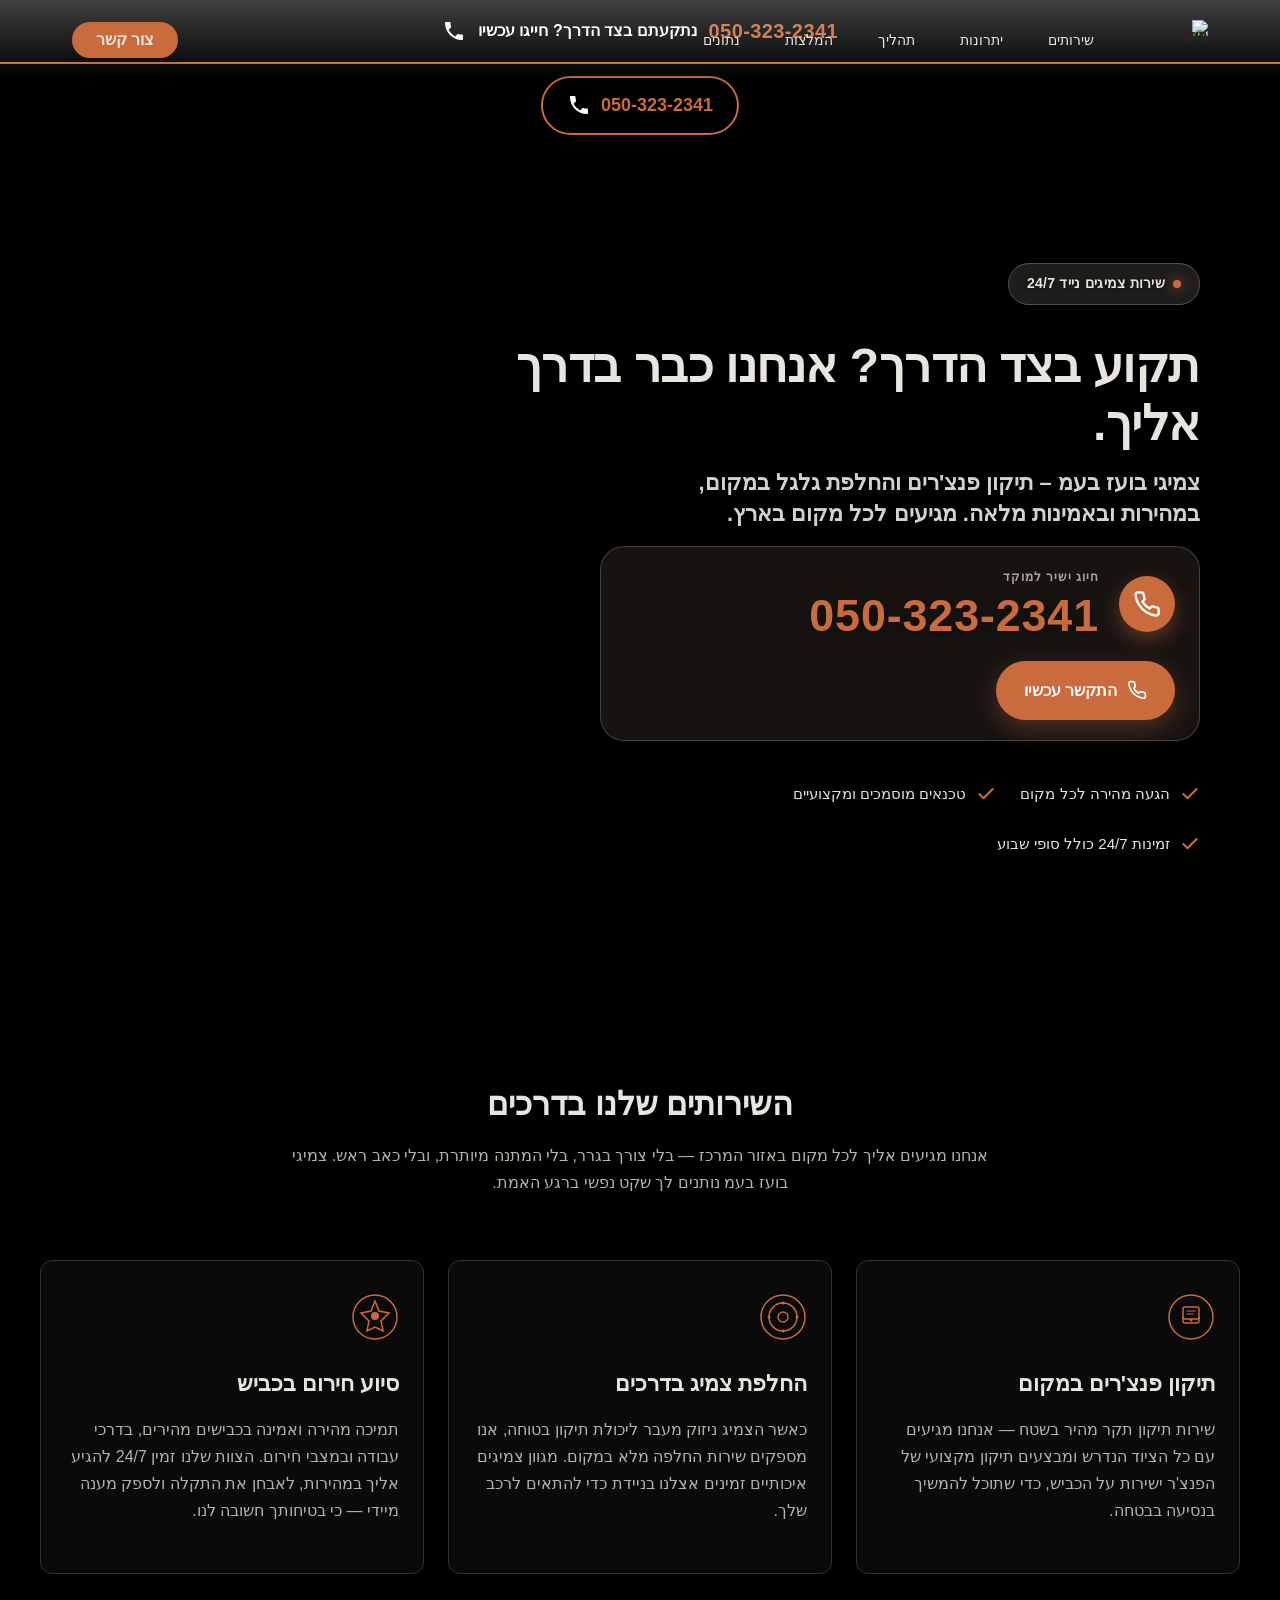
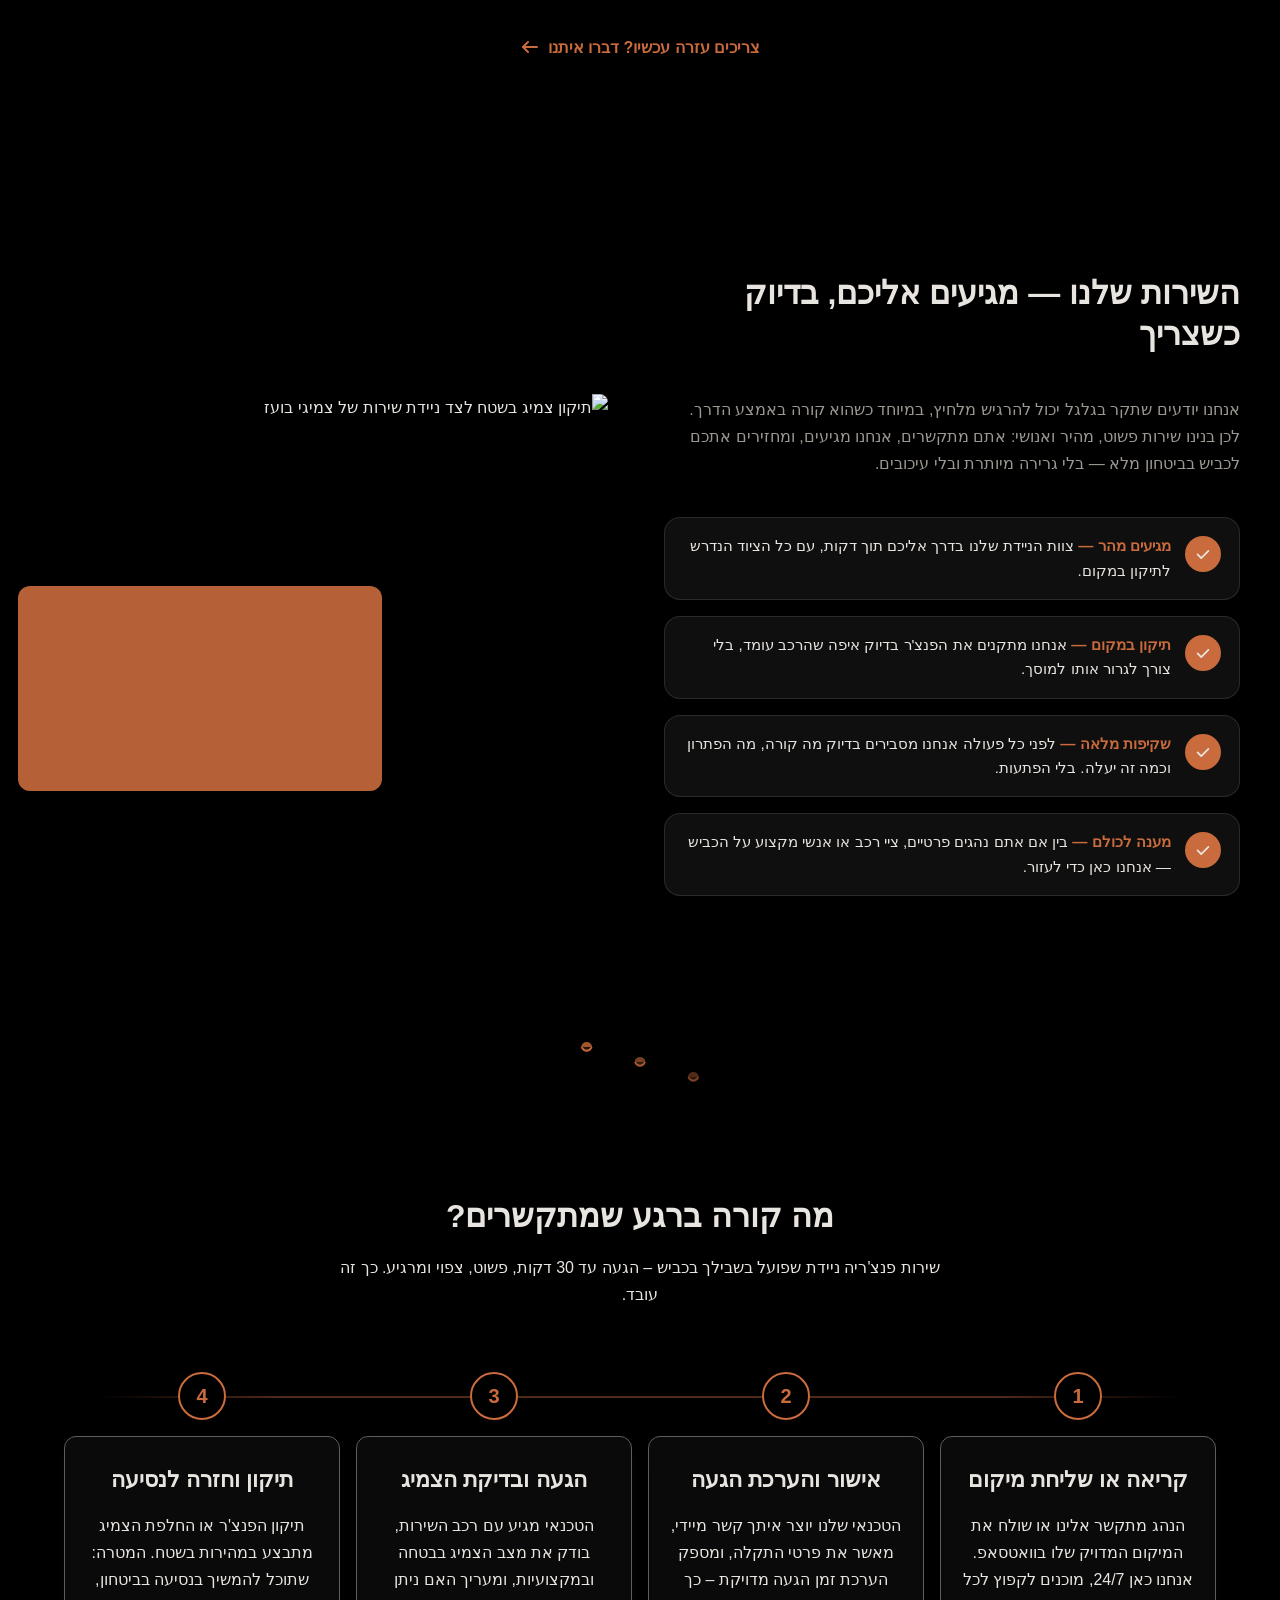
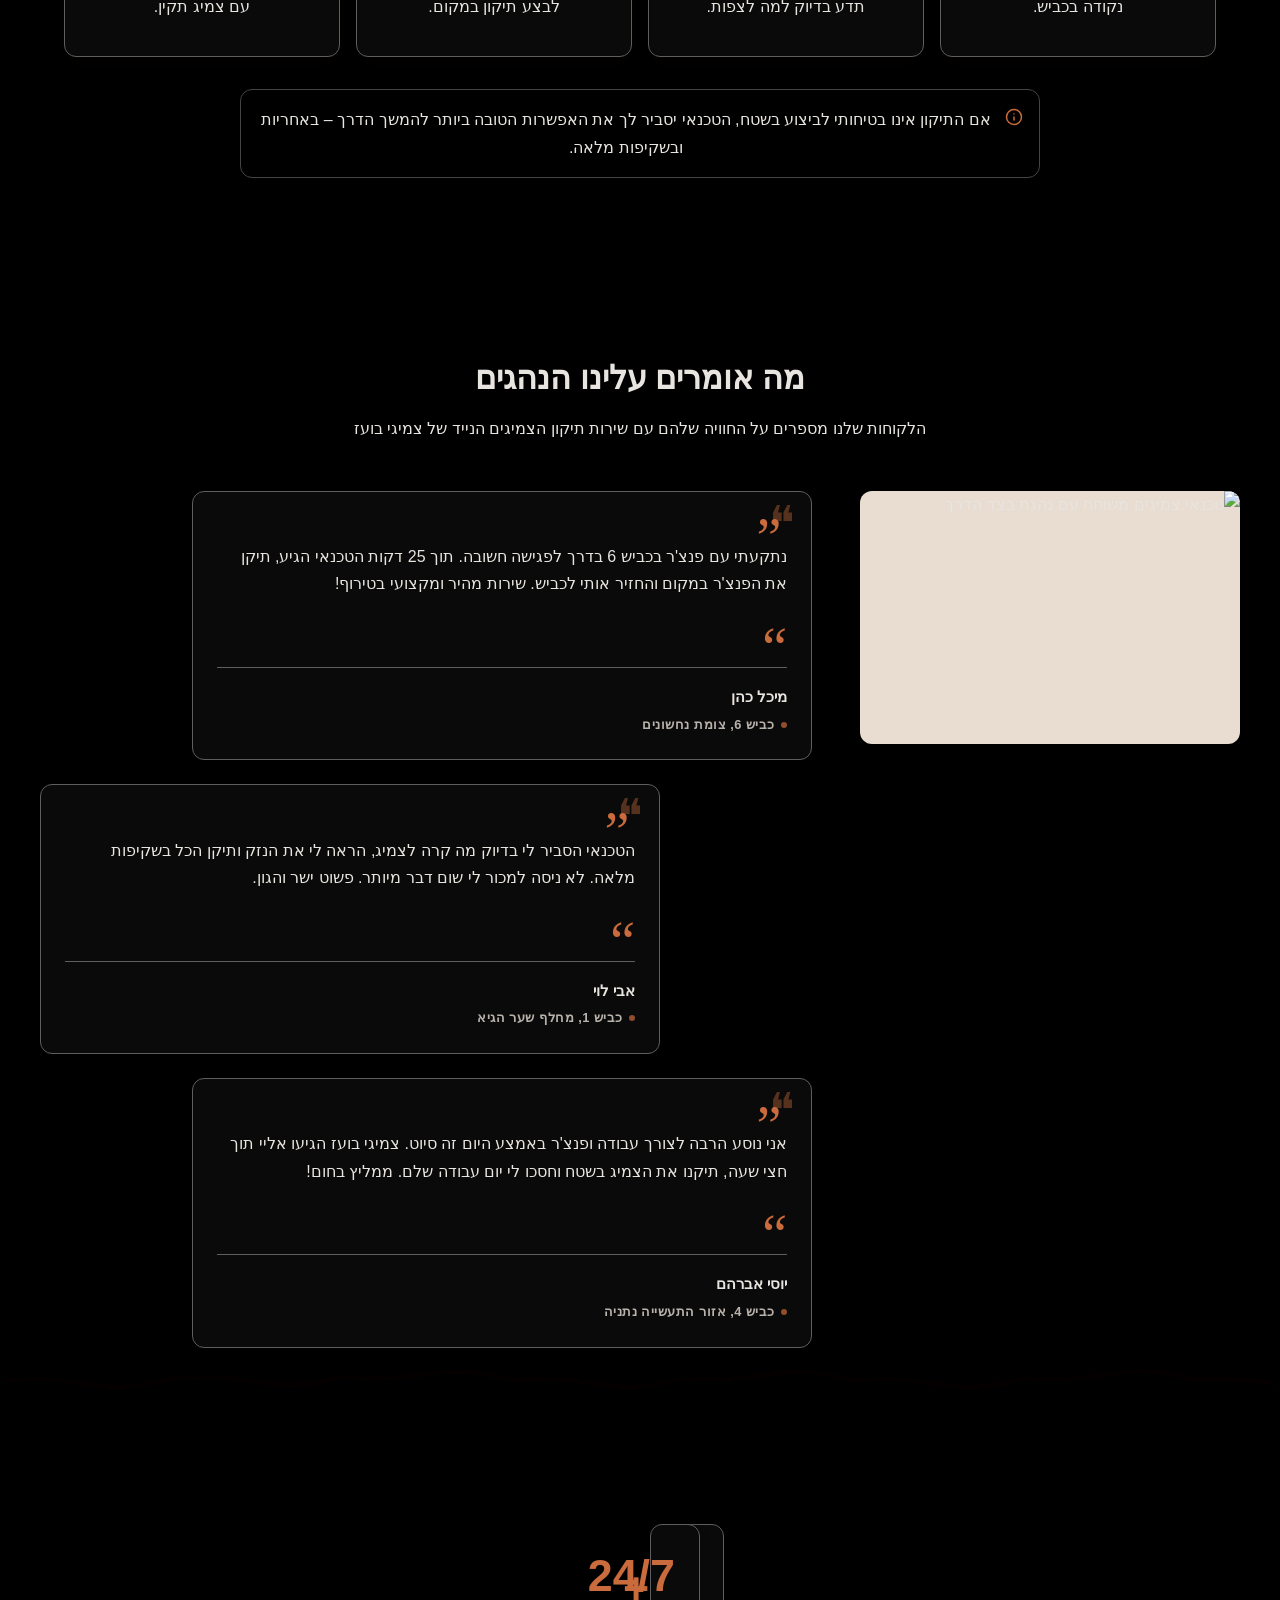
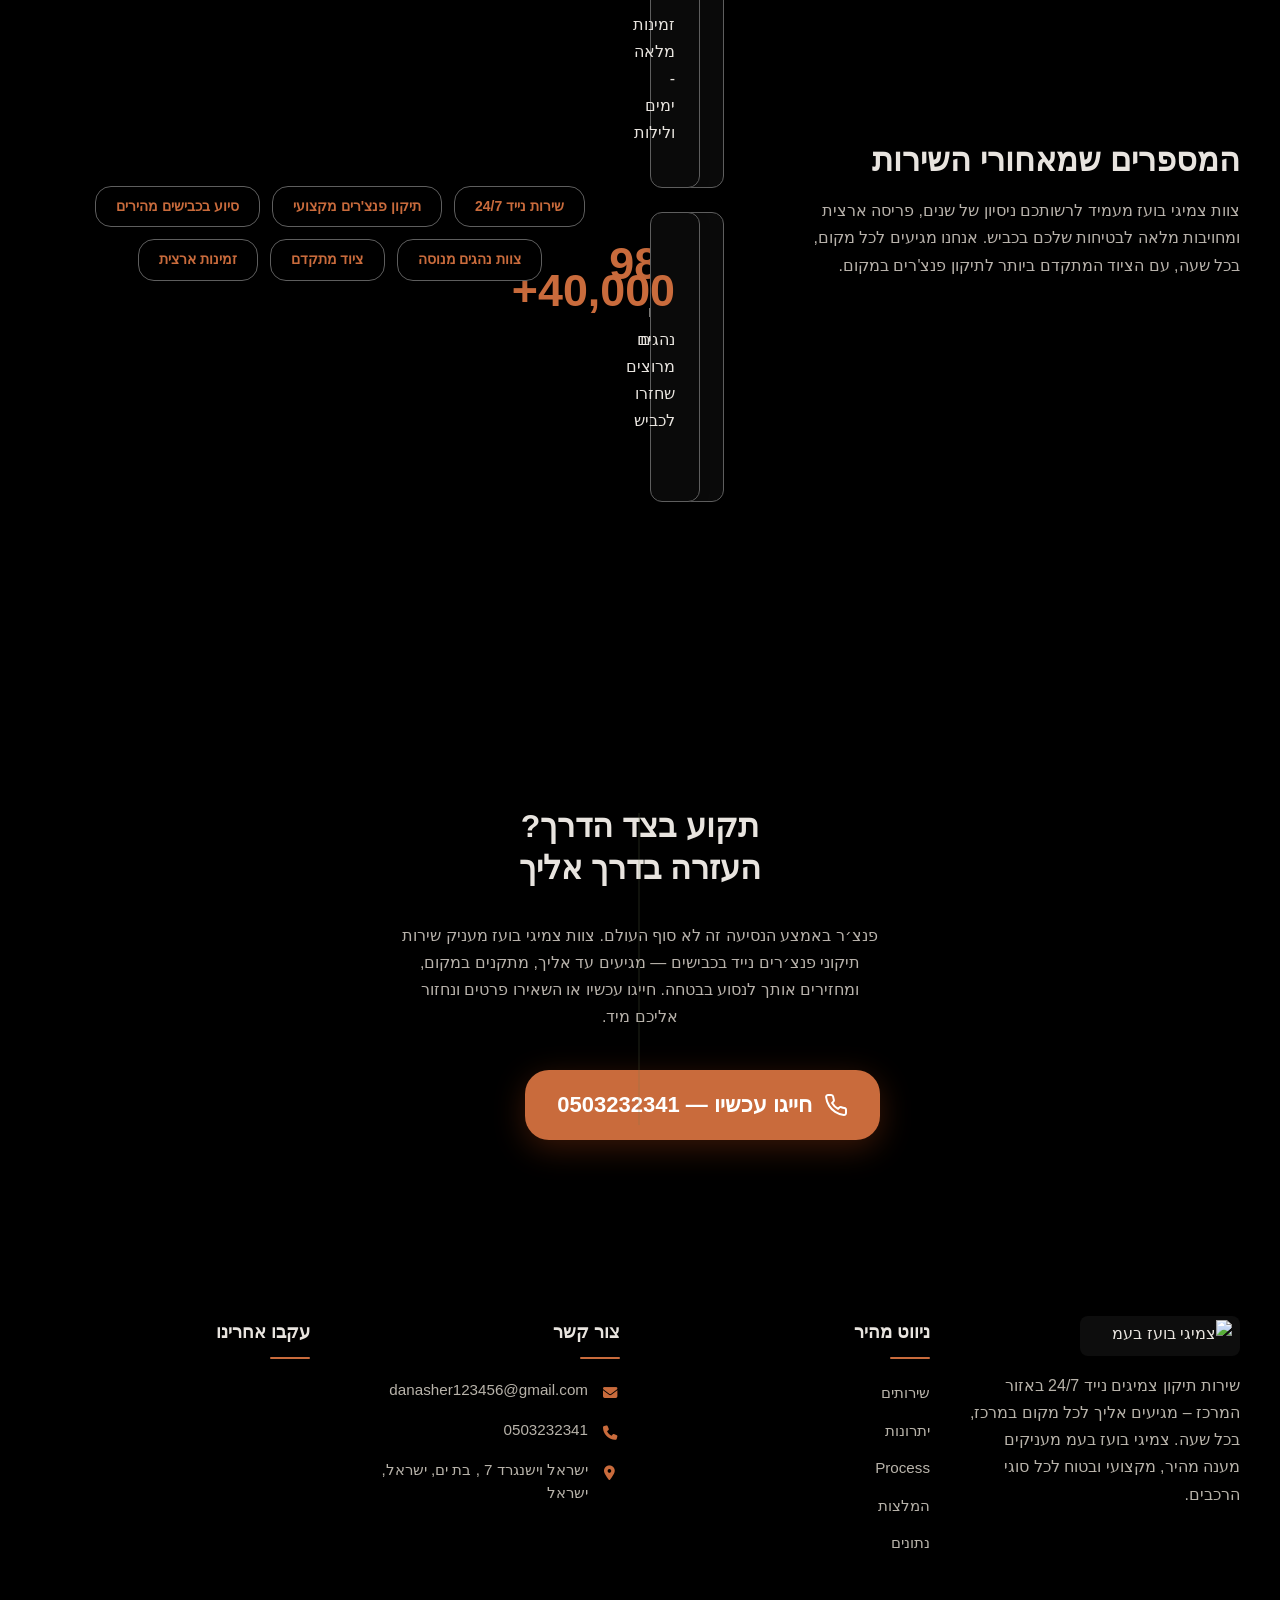
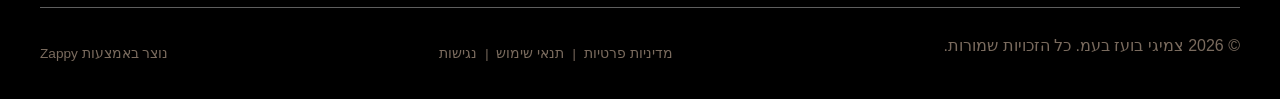
==== commit 161a0c8a: "Background sync: Progressive GitHub Sync" ====
--- a/public/index.html
+++ b/public/index.html
@@ -1 +1 @@
-<!doctype html><html dir="rtl" lang="he"><head><meta charset="UTF-8"><meta content="width=device-width,initial-scale=1" name="viewport"><meta content="index, follow" name="robots"><title>תיקון פנצ'ר בדרכים תוך 30 דקות — צמיגי בועז בעמ</title><meta content="נתקעתם עם פנצ'ר באמצע הדרך? צמיגי בועז בעמ מגיעים אליכם עם שירות תיקון צמיגים נייד, מהיר ואמין בכל שעה. חייגו עכשיו ונחזיר אתכם לנסוע בבטחה!" name="description"><meta content="תיקון פנצ'ר בדרכים, שירות צמיגים נייד, mobile tire repair service near me, פנצ'ריה ניידת, תיקון צמיגים עד הבית" name="keywords"><link href="/assets/favicon.ico" rel="icon" type="image/x-icon"><link href="/assets/favicon-16x16.png" rel="icon" type="image/png" sizes="16x16"><link href="/assets/favicon-32x32.png" rel="icon" type="image/png" sizes="32x32"><link href="/assets/favicon-48x48.png" rel="icon" type="image/png" sizes="48x48"><link href="/assets/favicon-192x192.png" rel="icon" type="image/png" sizes="192x192"><link href="/assets/favicon-512x512.png" rel="icon" type="image/png" sizes="512x512"><link href="/assets/apple-touch-icon.png" rel="apple-touch-icon"><script>!function(){"use strict";var t="839fa60e-4d73-4252-b014-104000f101b9",e="https://api.zappy5.com/api/analytics/track",a=18e5,n=2592e6,o=!0,i=!0,r=!0;var s=function(){var e="zappy_visitor_"+t,a=null;try{if(a=localStorage.getItem(e)){var o=JSON.parse(a),i=Date.now();if(i-o.created<n)return o.lastSeen=i,localStorage.setItem(e,JSON.stringify(o)),o.id}}catch(t){console.warn("Zappy Analytics: LocalStorage not available")}var r="zv_"+Date.now()+"_"+Math.random().toString(36).substr(2,9);try{localStorage.setItem(e,JSON.stringify({id:r,created:Date.now(),lastSeen:Date.now()}))}catch(t){}return r}(),c=function(){var e="zappy_session_"+t,n=null;try{if(n=sessionStorage.getItem(e)){var o=JSON.parse(n),i=Date.now();if(i-o.timestamp<a)return o.timestamp=i,sessionStorage.setItem(e,JSON.stringify(o)),o.id}}catch(t){console.warn("Zappy Analytics: SessionStorage not available")}var r="zs_"+Date.now()+"_"+Math.random().toString(36).substr(2,9);try{sessionStorage.setItem(e,JSON.stringify({id:r,timestamp:Date.now()}))}catch(t){}return r}();function l(a,n){n=n||{};var o={website_id:t,event_type:a,page_path:window.location.pathname,referrer:document.referrer||"direct",visitor_id:s,session_id:c,metadata:n};if(navigator.sendBeacon){var i=new Blob([JSON.stringify(o)],{type:"application/json"});navigator.sendBeacon(e,i)}else fetch(e,{method:"POST",headers:{"Content-Type":"application/json"},body:JSON.stringify(o),keepalive:!0}).catch(function(t){console.warn("Zappy Analytics: Failed to track event",t)})}o&&l("pageview",{title:document.title,url:window.location.href}),i&&document.addEventListener("click",function(t){var e=t.target;if("BUTTON"===e.tagName||e.closest("button")){var a="BUTTON"===e.tagName?e:e.closest("button");l("click",{element:"button",text:a.textContent.trim().substring(0,100),id:a.id||null,class:a.className||null})}else if("A"===e.tagName||e.closest("a")){var n="A"===e.tagName?e:e.closest("a");l("navigation",{element:"link",text:n.textContent.trim().substring(0,100),href:n.href,external:n.hostname!==window.location.hostname})}},!0),r&&document.addEventListener("submit",function(t){var e=t.target;l("form_submit",{form_id:e.id||null,form_name:e.name||null,form_action:e.action||null,form_method:e.method||"GET"})},!0);var d=Date.now();window.addEventListener("beforeunload",function(){l("page_unload",{time_on_page:Math.floor((Date.now()-d)/1e3),page_path:window.location.pathname})}),window.zappyAnalytics={track:l,getVisitorId:function(){return s},getSessionId:function(){return c}}}()</script><script>!function(){"use strict";if(!window.zappyFireMarketingEvent){var t={begin_checkout:"checkout_started",purchase:"checkout_complete",add_to_cart:"add_to_cart",view_product:"view_product"},e={whatsapp_click:{ga4:"contact",meta:"Contact",gtm:"whatsapp_click",ecom:!1},phone_click:{ga4:"contact",meta:"Contact",gtm:"phone_click",ecom:!1},contact_form_submitted:{ga4:"generate_lead",meta:"Lead",gtm:"contact_form_submitted",ecom:!1},checkout_started:{ga4:"begin_checkout",meta:"InitiateCheckout",gtm:"begin_checkout",ecom:!0},checkout_complete:{ga4:"purchase",meta:"Purchase",gtm:"purchase",ecom:!0},product_inquiry:{ga4:"generate_lead",meta:"Lead",gtm:"product_inquiry",ecom:!1},add_to_cart:{ga4:"add_to_cart",meta:"AddToCart",gtm:"add_to_cart",ecom:!0},view_product:{ga4:"view_item",meta:"ViewContent",gtm:"view_item",ecom:!0}};window.zappyFlushPendingMetaEvents=l,window.zappyFireMarketingEvent=function(r,n,o){try{o=o||{};var p=t[r]||r,d=e[p];if(!d)return;(n=n||{}).pagePath||n.page_path||(n.pagePath=a());var l="",m=!1,s=!1;if("checkout_complete"===p&&(m=!(!(l=String(n.orderId||n.order_id||n.transaction_id||""))||!function(t){if(!t)return!1;try{return"1"===window.sessionStorage.getItem(c(t))}catch(t){return!1}}(l)),s=!(!l||!u(l)),m&&s))return;if(!o.skipFirstParty&&!m)try{window.zappyAnalytics&&"function"==typeof window.zappyAnalytics.track&&window.zappyAnalytics.track(p,n)}catch(t){}if(!m){try{if(window.dataLayer=window.dataLayer||[],d.ecom){var _=i(p,n),h={};_.transaction_id&&(h.transaction_id=_.transaction_id),null!=_.value&&(h.value=_.value),_.currency&&(h.currency=_.currency),_.items&&(h.items=_.items),window.dataLayer.push({ecommerce:null}),window.dataLayer.push({event:d.gtm,ecommerce:h}),"checkout_complete"!==p&&"checkout_started"!==p||(window.dataLayer.push({ecommerce:null}),window.dataLayer.push({event:p,ecommerce:h}))}else{var w={event:d.gtm};for(var f in n)Object.prototype.hasOwnProperty.call(n,f)&&(w[f]=n[f]);window.dataLayer.push(w)}}catch(t){}l&&function(t){if(t)try{window.sessionStorage.setItem(c(t),"1")}catch(t){}}(l)}}catch(t){}};var r=Object.create(null);document.addEventListener("click",function(t){try{var e=t.target;if(!e)return;var r=s(e,".whatsapp-float, a.whatsapp-float, [data-zappy-whatsapp]"),n=function(t){for(var e=t;e&&e!==document;){if("A"===e.tagName)return e;e=e.parentElement}return null}(e),i=n&&n.href||"";if(r||n&&function(t){if(!t)return!1;var e=String(t).toLowerCase();return-1!==e.indexOf("wa.me/")||-1!==e.indexOf("api.whatsapp.com")||-1!==e.indexOf("whatsapp.com/send")||0===e.indexOf("whatsapp:")}(i)){if(!m("wa:"+i)){var c=r?"float":"link";window.zappyFireMarketingEvent("whatsapp_click",{source:c,href:i||null,pagePath:a()})}return}var o=s(e,".phone-header-btn, .nav-phone-btn, .call-btn, [data-zappy-phone]"),u="";if(n&&n.href&&0===String(n.href).toLowerCase().indexOf("tel:")?u=n.href:o&&o.href&&0===String(o.href).toLowerCase().indexOf("tel:")&&(u=o.href),o||u){var p="";return u&&(p=String(u).replace(/^tel:/i,"").trim()),void(m("tel:"+(p||o&&o.id||"btn"))||window.zappyFireMarketingEvent("phone_click",{source:o?"button":"link",phone:p||null,href:u||null,pagePath:a()}))}}catch(t){}},!0)}function a(){try{if(window.ZAPPY_CONFIG&&window.ZAPPY_CONFIG.currentPagePath)return window.ZAPPY_CONFIG.currentPagePath}catch(t){}try{return window.location.pathname||"/"}catch(t){return"/"}}function n(t){var e=(t=t||{}).items||t.cartItems||t.cart_items||t.lineItems||[];Array.isArray(e)||(e=[]);for(var r=[],a=0;a<e.length;a++){var n=e[a];if(n&&"object"==typeof n){var i=String(n.item_id||n.productId||n.product_id||n.id||"").trim(),c=String(n.item_name||n.productName||n.product_name||n.name||"").trim(),o=parseFloat(null!=n.price?n.price:null!=n.unitPrice?n.unitPrice:0)||0,u=Math.max(1,parseInt(null!=n.quantity?n.quantity:null!=n.qty?n.qty:1,10)||1);(i||c)&&r.push({item_id:i||c,item_name:c||i,price:o,quantity:u})}}return r}function i(t,e){var r=n(e=e||{}),i=parseFloat(null!=e.value?e.value:null!=e.total?e.total:0)||0,c=String(e.currency||"USD").toUpperCase();if("checkout_complete"===t)return{transaction_id:String(e.transaction_id||e.orderId||e.order_id||e.orderNumber||"")||void 0,value:i,currency:c,items:r};if("checkout_started"===t)return{value:i,currency:c,items:r};if("add_to_cart"===t){var o=r.length?r:[{item_id:String(e.productId||e.product_id||""),item_name:String(e.productName||e.product_name||""),price:parseFloat(null!=e.value?e.value:null!=e.price?e.price:0)||0,quantity:parseInt(null!=e.quantity?e.quantity:1,10)||1}].filter(function(t){return t.item_id||t.item_name});return{value:i||(o[0]?o[0].price*o[0].quantity:0),currency:c,items:o}}if("view_product"===t){var u=r.length?r:[{item_id:String(e.productId||e.product_id||""),item_name:String(e.productName||e.product_name||""),price:parseFloat(null!=e.price?e.price:null!=e.value?e.value:0)||0,quantity:1}].filter(function(t){return t.item_id||t.item_name});return{currency:c,value:i||(u[0]?u[0].price:0),items:u}}return"whatsapp_click"===t||"phone_click"===t?{method:"whatsapp_click"===t?"whatsapp":"phone",page_path:e.pagePath||a()}:"contact_form_submitted"===t||"product_inquiry"===t?{page_path:e.pagePath||a()}:e}function c(t){return"zappy_purchase_fired_"+String(t||"")}function o(t){return"zappy_purchase_meta_fired_"+String(t||"")}function u(t){if(!t)return!1;try{return"1"===window.sessionStorage.getItem(o(t))}catch(t){return!1}}function p(t){if(t)try{window.sessionStorage.setItem(o(t),"1")}catch(t){}}function d(){try{return Array.isArray(window.__zappyPendingMetaEvents)||(window.__zappyPendingMetaEvents=[]),window.__zappyPendingMetaEvents}catch(t){return[]}}function l(){if("function"==typeof window.fbq){var t=d().slice();try{window.__zappyPendingMetaEvents=[]}catch(t){}for(var e=0;e<t.length;e++){var r=t[e];if(r&&r.eventName&&(!r.orderId||!u(r.orderId)))try{window.fbq("track",r.eventName,r.params||{}),r.orderId&&p(r.orderId)}catch(t){}}}}function m(t){var e=Date.now();return!!(r[t]&&e-r[t]<800)||(r[t]=e,!1)}function s(t,e){return t&&t.closest?t.closest(e):null}}()</script><meta content="תיקון פנצ'ר בדרכים תוך 30 דקות — צמיגי בועז בעמ" property="og:title"><meta content="נתקעתם עם פנצ'ר באמצע הדרך? צמיגי בועז בעמ מגיעים אליכם עם שירות תיקון צמיגים נייד, מהיר ואמין בכל שעה. חייגו עכשיו ונחזיר אתכם לנסוע בבטחה!" property="og:description"><meta content="summary_large_image" name="twitter:card"><meta content="תיקון פנצ'ר בדרכים תוך 30 דקות — צמיגי בועז בעמ" name="twitter:title"><meta content="נתקעתם עם פנצ'ר באמצע הדרך? צמיגי בועז בעמ מגיעים אליכם עם שירות תיקון צמיגים נייד, מהיר ואמין בכל שעה. חייגו עכשיו ונחזיר אתכם לנסוע בבטחה!" name="twitter:description"><script type="application/ld+json">{"@context":"https://schema.org","@graph":[{"@type":"LocalBusiness","@id":"https://tzmagei-boaz-ltd.zappy5.app#organization","name":"צמיגי בועז בעמ","url":"https://tzmagei-boaz-ltd.zappy5.app","description":"A mobile tire repair service that operates on the road, providing on-site puncture repair and tire assistance to drivers who experience flat tires while driving. The service is built around speed, reliability, and convenience — coming directly to the stranded driver wherever they are on the road.","address":{"@type":"PostalAddress","streetAddress":"ישראל וישנגרד 7 , בת ים, ישראל, ישראל"},"contactPoint":[{"@type":"ContactPoint","contactType":"customer service","email":"danasher123456@gmail.com","telephone":"0503232341"}]},{"@type":"WebSite","@id":"https://tzmagei-boaz-ltd.zappy5.app#website","url":"https://tzmagei-boaz-ltd.zappy5.app","name":"צמיגי בועז בעמ","publisher":{"@id":"https://tzmagei-boaz-ltd.zappy5.app#organization"}}]}</script><meta content="website" property="og:type"><meta content="he_IL" property="og:locale"><style>.skip-link{position:absolute;top:0;left:0;transform:translateY(-200%);padding:12px 18px;background:var(--bg-dark,#1a1a1a);color:var(--text-light,#fff);font-weight:600;border-radius:0 0 8px 0;z-index:10000}.skip-link:focus{transform:none;outline:2px solid var(--ring,#fff);outline-offset:2px}:focus-visible{outline:2px solid var(--ring,currentColor);outline-offset:3px}</style><link href="/assets/favicon.ico" rel="icon" type="image/x-icon"><link href="/assets/favicon-16x16.png" rel="icon" type="image/png" sizes="16x16"><link href="/assets/favicon-32x32.png" rel="icon" type="image/png" sizes="32x32"><link href="/assets/favicon-48x48.png" rel="icon" type="image/png" sizes="48x48"><link href="/assets/favicon-192x192.png" rel="icon" type="image/png" sizes="192x192"><link href="/assets/favicon-512x512.png" rel="icon" type="image/png" sizes="512x512"><link href="/assets/apple-touch-icon.png" rel="apple-touch-icon"><link href="https://cdn.jsdelivr.net/npm/vanilla-cookieconsent@3/dist/cookieconsent.css" rel="stylesheet"><script>function gtag(){dataLayer.push(arguments)}window.dataLayer=window.dataLayer||[],gtag("consent","default",{ad_storage:"denied",ad_user_data:"denied",ad_personalization:"denied",analytics_storage:"denied",wait_for_update:500})</script><script>!function(e,t,a,n){e[n]=e[n]||[],e[n].push({"gtm.start":(new Date).getTime(),event:"gtm.js"});var g=t.getElementsByTagName(a)[0],m=t.createElement(a);m.async=!0,m.src="https://www.googletagmanager.com/gtm.js?id=GTM-KP28756L",g.parentNode.insertBefore(m,g)}(window,document,"script","dataLayer")</script><script src="https://www.googletagmanager.com/gtag/js?id=AW-18231256618" async=""></script><script>function gtag(){dataLayer.push(arguments)}window.dataLayer=window.dataLayer||[],gtag("js",new Date),gtag("config","AW-18231256618")</script><noscript><iframe height="0" src="https://www.googletagmanager.com/ns.html?id=GTM-KP28756L" style="display:none;visibility:hidden" width="0"></iframe></noscript><style data-zappy-section-v2-css="true">.index-hero-section{position:relative;min-height:100vh;display:flex;align-items:center;justify-content:flex-start;overflow:hidden;background-color:var(--bg-dark);color:var(--text-light);padding:140px 20px 80px;isolation:isolate}.index-hero-section__bg-wrapper{position:absolute;inset:0;z-index:-2;background:var(--bg-dark)}.index-hero-section__bg-image{width:100%;height:100%;object-fit:cover;display:block}.index-hero-section__scrim{position:absolute;inset:0;z-index:-1;pointer-events:none;background-image:radial-gradient(circle at 15% 80%,rgba(0,0,0,.52) 0,rgba(0,0,0,.28) 45%,rgba(0,0,0,.08) 70%,rgba(0,0,0,.02) 100%),linear-gradient(180deg,rgba(42,36,31,.55) 0,rgba(42,36,31,.15) 30%,rgba(42,36,31,.05) 60%,rgba(42,36,31,.35) 100%)}.index-hero-section__content{position:relative;z-index:10;max-width:1200px;margin:0 auto;width:100%;text-align:right;padding-inline-start:clamp(0px,5vw,40px)}.index-hero-section__badge{display:inline-flex;align-items:center;gap:8px;background:rgba(246,239,227,.12);border:1px solid rgba(246,239,227,.25);backdrop-filter:blur(6px);-webkit-backdrop-filter:blur(6px);border-radius:100px;padding:8px 18px;margin-bottom:24px;color:var(--text-light);font-size:.875rem;font-weight:600;letter-spacing:.02em;text-shadow:0 1px 4px rgba(0,0,0,.4)}.index-hero-section__badge-dot{width:8px;height:8px;border-radius:50%;background:var(--accent);box-shadow:0 0 12px rgba(201,107,60,.8);flex-shrink:0}.index-hero-section__title{font-size:3rem;font-weight:800;letter-spacing:-.01em;line-height:1.15;color:var(--text-light);margin:0 0 16px;text-shadow:0 2px 12px rgba(0,0,0,.45),0 1px 3px rgba(0,0,0,.5);max-width:700px}.index-hero-section__subtitle{font-size:1.25rem;font-weight:500;line-height:1.5;color:var(--text-light);margin:0 0 40px;max-width:560px;text-shadow:0 1px 8px rgba(0,0,0,.5);opacity:.92}.index-hero-section__phone-card{display:flex;align-items:center;gap:20px;flex-wrap:wrap;background:rgba(42,36,31,.55);backdrop-filter:blur(12px);-webkit-backdrop-filter:blur(12px);border:1px solid rgba(246,239,227,.2);border-radius:24px;padding:20px 24px;margin-bottom:40px;max-width:600px;box-shadow:0 16px 40px rgba(0,0,0,.25)}.index-hero-section__phone-icon{width:56px;height:56px;border-radius:50%;background:var(--accent);color:#fff;display:flex;align-items:center;justify-content:center;flex-shrink:0;box-shadow:0 8px 20px rgba(201,107,60,.4)}.index-hero-section__phone-icon svg{width:28px;height:28px}.index-hero-section__phone-info{display:flex;flex-direction:column;gap:4px;flex:1 1 auto;min-width:180px}.index-hero-section__phone-label{font-size:.75rem;font-weight:700;letter-spacing:.08em;text-transform:uppercase;color:var(--text-light);opacity:.7}.index-hero-section__phone-number{font-size:2.2rem;font-weight:800;letter-spacing:.02em;color:var(--text-light);text-decoration:none;line-height:1.1;text-shadow:0 2px 8px rgba(0,0,0,.4);transition:color .25s ease}.index-hero-section__phone-number:hover{color:var(--accent)}.index-hero-section__call-btn{display:inline-flex;align-items:center;justify-content:center;gap:10px;background:var(--accent);color:#fff;padding:16px 28px;border-radius:50px;border:none;font-weight:700;font-size:1rem;cursor:pointer;text-decoration:none;white-space:nowrap;transition:all .3s cubic-bezier(.4, 0, .2, 1);box-shadow:0 8px 24px rgba(201,107,60,.35);flex-shrink:0}.index-hero-section__call-btn svg{width:20px;height:20px}.index-hero-section__call-btn:hover{transform:translateY(-3px);box-shadow:0 12px 32px rgba(201,107,60,.5);background:#d87545}.index-hero-section__trust-list{list-style:none;padding:0;margin:0;display:flex;flex-wrap:wrap;gap:24px;max-width:600px}.index-hero-section__trust-item{display:flex;align-items:center;gap:10px;color:var(--text-light);font-size:.95rem;font-weight:500;text-shadow:0 1px 6px rgba(0,0,0,.5);flex-direction:row}.index-hero-section__trust-item svg{width:20px;height:20px;color:var(--accent);flex-shrink:0;filter:drop-shadow(0 1px 3px rgba(0,0,0,.4))}.index-hero-section__trust-item span{color:inherit}@media (max-width:768px){.index-hero-section{padding:120px 16px 60px;min-height:100dvh;justify-content:center}.index-hero-section__content{padding-inline-start:0;text-align:center}.index-hero-section__title{font-size:2.2rem;line-height:1.2;max-width:none}.index-hero-section__subtitle{font-size:1.1rem;margin:0 auto 32px;max-width:420px}.index-hero-section__badge{margin-bottom:20px;font-size:.8rem}.index-hero-section__phone-card{flex-direction:column;align-items:center;text-align:center;gap:16px;padding:24px 20px;margin:0 auto 32px;max-width:400px}.index-hero-section__phone-info{align-items:center}.index-hero-section__phone-number{font-size:1.8rem}.index-hero-section__call-btn{width:100%;justify-content:center}.index-hero-section__trust-list{justify-content:center;gap:16px}.index-hero-section__trust-item{font-size:.85rem}}@media (min-width:769px) and (max-width:1024px){.index-hero-section__title{font-size:2.6rem}.index-hero-section__phone-number{font-size:2rem}}.hero .hero-title,.hero h1,.hero-section h1,.hero-title,[class*=hero-] h1,[class~=hero] h1{font-size:48px!important;line-height:1.2!important}@media (max-width:1024px){.hero .hero-title,.hero h1,.hero-section h1,.hero-title,[class*=hero-] h1,[class~=hero] h1{font-size:36px!important}}@media (max-width:768px){.hero .hero-title,.hero h1,.hero-section h1,.hero-title,[class*=hero-] h1,[class~=hero] h1{font-size:28px!important}}</style><style id="zappy-critical-above-fold-css">html{box-sizing:border-box;-webkit-text-size-adjust:100%}*,::after,::before{box-sizing:inherit}body{margin:0;min-width:320px;overflow-x:clip}img,svg,video{max-width:100%;height:auto}main{display:block}.container{width:min(100% - 32px,1200px);margin-inline:auto}.navbar,header .navbar,header[role=banner],nav.navbar{position:relative;z-index:1000;width:100%}.nav-container,.navbar .container{display:flex;align-items:center;justify-content:space-between;min-height:64px}.logo,.logo-link img{display:block;width:35px;height:35px;object-fit:contain}#navMenu,.nav-menu{list-style:none;margin:0;padding:0}#navMenu a,.nav-menu a,.navbar .nav-links a,.navbar a{color:inherit;text-decoration:none}#navMenu .sub-menu,.nav-menu .sub-menu,.navbar .sub-menu{display:none}.fa,.fa-brands,.fa-regular,.fa-solid,.fab,.far,.fas{display:inline-block;min-width:1em;text-align:center}html:not(#zappy-noop) .navbar:has(.nav-ecommerce-icons)>.phone-header-btn,html:not(#zappy-noop)[data-zappy-site-type=ecommerce] .phone-header-btn{display:none!important;visibility:hidden!important;width:0!important;height:0!important;pointer-events:none!important}.zappy-preview-empty-store-cta{display:none!important;visibility:hidden!important;height:0!important;max-height:0!important;overflow:hidden!important;margin:0!important;padding:0!important;border:0!important;box-shadow:none!important}.zappy-catalog-menu{background:var(--surface-color,var(--surface,linear-gradient(135deg,#f8f9fa 0,#fff 100%)));border-bottom:1px solid var(--border-color,#e5e7eb);padding:0;position:sticky;top:0;z-index:90}.zappy-catalog-menu.rtl,.zappy-catalog-menu[dir=rtl]{direction:rtl}.zappy-catalog-menu.ltr,.zappy-catalog-menu[dir=ltr]{direction:ltr}.catalog-menu-container{max-width:1440px;margin:0 auto;display:flex;align-items:center;gap:8px;padding:10px 24px;overflow:visible}.catalog-menu-categories,.catalog-menu-list{display:flex;align-items:center;gap:4px;flex-wrap:wrap;margin:0;padding:0;list-style:none}.catalog-menu-item{display:inline-flex;align-items:center;padding:8px 16px;font-size:14px;font-weight:500;color:var(--text-color,var(--text,#374151));text-decoration:none;border-radius:20px;white-space:nowrap}.catalog-menu-all{background:var(--primary-color,var(--primary,#111));color:var(--text-light,#fff)!important}.catalog-menu-parent{position:relative;display:inline-flex;align-items:center}.catalog-menu-trigger{display:inline-flex;align-items:center;gap:6px}.catalog-menu-chevron{flex-shrink:0}.catalog-menu-parent>.sub-menu{display:none!important;visibility:hidden!important;opacity:0!important;pointer-events:none!important}.hero-section,.index-hero-section,section[class*=hero]{position:relative;overflow:hidden}.hero-section,.index-hero-section{min-height:560px}section[data-hero-type*=fullscreen]{min-height:100vh}.hero-bg-image,.hero-bg-wrapper,section[class*=hero] [class*=hero-bg]{position:absolute;inset:0;width:100%;height:100%}.hero-bg-image img,.hero-bg-wrapper img,section[class*=hero] [data-hero-bg],section[class*=hero] img[data-hero-background=true]{width:100%!important;height:100%!important;object-fit:cover!important;display:block}.hero-content,section[class*=hero] .container{position:relative;z-index:2}@media(max-width:768px){:root{--header-height:72px;--total-header-height:72px;--zappy-mobile-menu-top:72px}html[data-zappy-site-type=ecommerce] body{padding-top:var(--total-header-height,72px)}html[data-zappy-site-type=ecommerce] body>.navbar:not(.zappy-catalog-menu),html[data-zappy-site-type=ecommerce] body>nav.navbar{position:fixed!important;top:0;left:0;right:0;z-index:100000;width:100%;margin-bottom:0}.zappy-catalog-menu{position:fixed;top:var(--header-height,72px);left:0;right:0;z-index:99999}.nav-container,.navbar .container{min-height:60px}#navMenu,.nav-menu{max-width:100vw;overflow-x:hidden}.hero-section,.index-hero-section,section[class*=hero],section[data-hero-type*=fullscreen]{min-height:100svh}.hero-bg-image,.hero-bg-wrapper,.hero-scrim{min-height:100svh}}:root{--nav-bg:#000000}.navbar{background-color:#000!important}/* ZAPPY_ANNOUNCEMENT_HEADER_OFFSET_CSS_V3 */ :root{--zappy-header-stack-height:calc(var(--zappy-announcement-height, 40px) + var(--header-height, 72px))}body:has(.zappy-announcement-bar) .navbar:not(.zappy-catalog-menu):not(.mobile-search-panel),body:has(.zappy-announcement-bar) header.navbar,body:has(.zappy-announcement-bar) nav.navbar:not(.zappy-catalog-menu){top:var(--zappy-announcement-height,40px)!important}[data-zappy-content-align]{display:flex!important;flex-direction:column!important}[data-zappy-content-align^=top-]{justify-content:flex-start!important}[data-zappy-content-align^=center-],[data-zappy-content-align^=lower-],[data-zappy-content-align^=upper-]{justify-content:center!important}[data-zappy-content-align^=bottom-]{justify-content:flex-end!important}[data-zappy-content-align$="-left"],[data-zappy-content-align$="-mid-left"]{align-items:flex-start!important;text-align:start!important}[data-zappy-content-align$="-center"]{align-items:center!important;text-align:center!important}[data-zappy-content-align$="-mid-right"],[data-zappy-content-align$="-right"]{align-items:flex-end!important;text-align:end!important}[data-zappy-content-align] [data-zappy-align-target]{margin-left:auto;margin-right:auto}[data-zappy-content-align$="-center"] [data-zappy-align-target],[data-zappy-content-align$="-center"] [data-zappy-align-target]>*{text-align:center!important}</style><link href="/styles.css" rel="stylesheet"><script>window.ZAPPY_WEBSITE_ID="839fa60e-4d73-4252-b014-104000f101b9",window.ZAPPY_API_BASE="https://api.zappy5.com"</script><link href="/assets/image-mobile-tire-repair-service-section-hero-index-hero-image-1.webp" rel="preload" as="image" fetchpriority="high"><style id="zappy-dropdown-submenu-styles">#navMenu li:has(.sub-menu),.nav-menu li:has(.sub-menu),.navbar li:has(.sub-menu),nav li:has(.sub-menu){position:relative}#navMenu .sub-menu,.nav-menu .sub-menu,.navbar .sub-menu,nav .sub-menu{display:block!important;position:absolute!important;top:100%;left:0;min-width:220px;border-radius:8px;box-shadow:0 8px 25px rgba(0,0,0,.15);padding:8px 0;opacity:0;visibility:hidden;transform:translateY(10px);transition:all .3s ease;z-index:1000;list-style:none;pointer-events:none}#navMenu li:hover>.sub-menu,.nav-menu li:hover>.sub-menu,.navbar li:hover>.sub-menu,nav li:hover>.sub-menu{opacity:1!important;visibility:visible!important;transform:translateY(0)!important;pointer-events:auto!important}.sub-menu li{list-style:none;margin:0;padding:0}.sub-menu a{display:block!important;padding:10px 16px!important;color:var(--text-dark,#333)!important;font-weight:500;text-decoration:none;white-space:nowrap;transition:background-color .2s}.sub-menu .zappy-nav-child>a{padding-left:28px!important;font-size:.9em!important;opacity:.85!important}[dir=rtl] .sub-menu .zappy-nav-child>a,html[lang=ar] .sub-menu .zappy-nav-child>a,html[lang=he] .sub-menu .zappy-nav-child>a{padding-left:10px!important;padding-right:28px!important}.sub-menu .zappy-nav-parent>a{font-weight:600!important}.sub-menu a:hover{background-color:#f5f5f5}[dir=rtl] .nav-menu .sub-menu,[dir=rtl] .navbar .sub-menu,[dir=rtl] nav .sub-menu,html[lang=ar] .nav-menu .sub-menu,html[lang=ar] .navbar .sub-menu,html[lang=ar] nav .sub-menu,html[lang=he] .nav-menu .sub-menu,html[lang=he] .navbar .sub-menu,html[lang=he] nav .sub-menu{left:auto!important;right:0!important}.sub-menu:empty,.sub-menu:not(:has(li)):not(:has(> a)),.sub-menu:not(:has(li:not(.zappy-hidden-menu-item))):not(:has(> a)){display:none!important;opacity:0!important;visibility:hidden!important;pointer-events:none!important}li:has(.menu-group-title):hover>.sub-menu{opacity:1!important;visibility:visible!important;transform:translateY(0)!important;pointer-events:auto!important}#navMenu>li>.menu-group-title,.nav-menu>li>.menu-group-title{display:inline-block;padding:.5rem 1rem;cursor:default;user-select:none}@media (max-width:768px){#navMenu .sub-menu,.nav-menu .sub-menu,.navbar .sub-menu,nav .sub-menu{position:static!important;transform:none!important;box-shadow:none!important;background:0 0!important;max-height:0;overflow:hidden;opacity:0;visibility:hidden;transition:max-height .3s ease,opacity .3s ease;padding:0!important;border-radius:0!important}#navMenu .sub-menu.mobile-expanded,.nav-menu .sub-menu.mobile-expanded,.navbar .sub-menu.mobile-expanded{max-height:none!important;overflow-y:visible!important;opacity:1!important;visibility:visible!important;padding:8px 0 8px 16px!important}[dir=rtl] .sub-menu.mobile-expanded,html[lang=he] .sub-menu.mobile-expanded{padding:8px 16px 8px 0!important}#navMenu li:hover>.sub-menu,.nav-menu li:hover>.sub-menu,.navbar li:hover>.sub-menu,nav li:hover>.sub-menu{opacity:0;visibility:hidden;pointer-events:none}#navMenu li>.sub-menu.mobile-expanded,.nav-menu li>.sub-menu.mobile-expanded,.navbar li>.sub-menu.mobile-expanded,nav li>.sub-menu.mobile-expanded{opacity:1!important;visibility:visible!important;pointer-events:auto!important}#navMenu li:has(.sub-menu),.nav-menu li:has(.sub-menu),.navbar li:has(.sub-menu),nav li:has(.sub-menu){display:flex!important;flex-wrap:wrap!important;align-items:center!important;position:relative!important;min-height:44px!important}#navMenu li:has(.sub-menu)>a,.nav-menu li:has(.sub-menu)>a,.navbar li:has(.sub-menu)>a,nav li:has(.sub-menu)>a{flex:1!important;min-width:0!important}#navMenu li:has(.sub-menu)>.menu-group-title,.nav-menu li:has(.sub-menu)>.menu-group-title,.navbar li:has(.sub-menu)>.menu-group-title,nav li:has(.sub-menu)>.menu-group-title{flex:1!important;min-width:0!important;display:flex!important;align-items:center!important;padding:12px 16px!important;min-height:44px!important;line-height:1.4!important;font-weight:600!important;box-sizing:border-box!important}#navMenu li:has(.sub-menu)>.sub-menu,.nav-menu li:has(.sub-menu)>.sub-menu,.navbar li:has(.sub-menu)>.sub-menu,nav li:has(.sub-menu)>.sub-menu{flex-basis:100%!important;width:100%!important}#navMenu li:has(.sub-menu)>a [class*=arrow],#navMenu li:has(.sub-menu)>a [class*=chevron],.nav-menu li:has(.sub-menu)>a .fa-angle-down,.nav-menu li:has(.sub-menu)>a .fa-chevron-down,.nav-menu li:has(.sub-menu)>a [class*=arrow],.nav-menu li:has(.sub-menu)>a [class*=chevron],nav li:has(.sub-menu)>a [class*=arrow],nav li:has(.sub-menu)>a [class*=chevron]{display:none!important;visibility:hidden!important}.mobile-submenu-toggle{display:flex!important;align-items:center!important;justify-content:center!important;width:44px!important;height:auto!important;background:0 0!important;border:none!important;cursor:pointer!important;color:var(--text-light)!important;position:static!important;flex-shrink:0!important;align-self:stretch!important;z-index:2!important;padding:0!important;margin:0!important}.mobile-submenu-toggle::after{content:''!important;width:0!important;height:0!important;border-left:6px solid transparent!important;border-right:6px solid transparent!important;border-top:7px solid currentColor!important;transition:transform .3s ease!important}.mobile-submenu-toggle.expanded::after{transform:rotate(180deg)!important}.sub-menu a{padding:10px 0!important;display:block!important;color:var(--text-light)!important;white-space:normal!important}.sub-menu .zappy-nav-child>a{padding-left:28px!important;font-size:.9em!important;opacity:.85!important}[dir=rtl] .sub-menu .zappy-nav-child>a,html[lang=ar] .sub-menu .zappy-nav-child>a,html[lang=he] .sub-menu .zappy-nav-child>a{padding-left:0!important;padding-right:28px!important}.sub-menu .zappy-nav-parent>a{font-weight:600!important}#navMenu.active,.nav-menu.active{max-width:100vw!important;overflow-x:hidden!important;box-sizing:border-box!important}.navbar .sub-menu li a,.zappy-products-dropdown .sub-menu a,nav.navbar .sub-menu li a{color:var(--text-light)!important}}@media (min-width:769px){.mobile-submenu-toggle{display:none!important}}</style><style id="zappy-widget-visibility">html[dir=rtl] .whatsapp-float{right:20px!important;left:auto!important}html:not([dir]) .whatsapp-float,html[dir=ltr] .whatsapp-float{left:20px!important;right:auto!important}html[dir=rtl] #mic-access-tool-general-button,html[dir=rtl] #mic-init-access-tool #mic-access-tool-general-button,html[dir=rtl] #mic-init-access-tool .mic-access-tool-general-button,html[dir=rtl] ._access-icon,html[dir=rtl] .mic-access-tool-general-button{left:20px!important;right:auto!important}html:not([dir]) #mic-access-tool-general-button,html:not([dir]) #mic-init-access-tool #mic-access-tool-general-button,html:not([dir]) #mic-init-access-tool .mic-access-tool-general-button,html:not([dir]) ._access-icon,html:not([dir]) .mic-access-tool-general-button,html[dir=ltr] #mic-access-tool-general-button,html[dir=ltr] #mic-init-access-tool #mic-access-tool-general-button,html[dir=ltr] #mic-init-access-tool .mic-access-tool-general-button,html[dir=ltr] ._access-icon,html[dir=ltr] .mic-access-tool-general-button{right:20px!important;left:auto!important}@media (max-width:768px){.whatsapp-float{display:flex!important}}@media (min-width:769px){.whatsapp-float{display:flex!important}}@media (max-width:768px){#mic-access-tool-general-button,#mic-init-access-tool #mic-access-tool-general-button,#mic-init-access-tool .mic-access-tool-general-button,._access-icon,.mic-access-tool-general-button{display:flex!important;visibility:visible!important;opacity:1!important;pointer-events:auto!important}#mic-access-tool-box.opened-mic-access-tool,#mic-init-access-tool #mic-access-tool-box.opened-mic-access-tool,.mic-access-tool-box.opened-mic-access-tool{visibility:visible!important;opacity:1!important;pointer-events:auto!important}}@media (min-width:769px){#mic-access-tool-general-button,#mic-init-access-tool #mic-access-tool-general-button,#mic-init-access-tool .mic-access-tool-general-button,._access-icon,.mic-access-tool-general-button{display:flex!important;visibility:visible!important;opacity:1!important;pointer-events:auto!important}#mic-access-tool-box.opened-mic-access-tool,#mic-init-access-tool #mic-access-tool-box.opened-mic-access-tool,.mic-access-tool-box.opened-mic-access-tool{visibility:visible!important;opacity:1!important;pointer-events:auto!important}}</style></head><body><a href="#main" class="skip-link">דלג לתוכן הראשי</a><nav class="navbar" dir="rtl"><button aria-label="Menu" class="mobile-toggle" id="mobileToggle"><svg viewBox="0 0 24 24" fill="none" style="display:block !important" class="hamburger-icon" height="24" width="24"><path d="M3 12h18M3 6h18M3 18h18" stroke="currentColor" stroke-width="2" stroke-linecap="round"></path></svg> <svg viewBox="0 0 24 24" fill="none" style="display:none !important" class="close-icon" height="24" width="24"><path d="M18 6L6 18M6 6l12 12" stroke="currentColor" stroke-width="2" stroke-linecap="round"></path></svg></button> <button aria-label="Call" class="phone-header-btn" data-phone="0503232341" onclick='window.location.href="tel:0503232341"'><svg viewBox="0 0 24 24" fill="currentColor" width="20" height="20"><path d="M22 16.92v3a2 2 0 01-2.18 2 19.79 19.79 0 01-8.63-3.07 19.5 19.5 0 01-6-6 19.79 19.79 0 01-3.07-8.67A2 2 0 014.11 2h3a2 2 0 012 1.72 12.84 12.84 0 00.7 2.81 2 2 0 01-.45 2.11L8.09 9.91a16 16 0 006 6l1.27-1.27a2 2 0 012.11-.45 12.84 12.84 0 002.81.7A2 2 0 0122 16.92z"></path></svg> <span class="call-text">התקשר</span></button><div class="nav-container"><div class="nav-right-group"><div class="nav-brand"><a href="/" class="logo-link"><img alt="צמיגי בועז בעמ" decoding="async" height="35" src="/assets/site-----image-1.webp" width="35" class="logo"></a></div><ul class="nav-menu" id="navMenu"><li><a href="#services">שירותים</a></li><li><a href="#benefits">יתרונות</a></li><li><a href="#process">תהליך</a></li><li><a href="#testimonials">המלצות</a></li><li><a href="#stats">נתונים</a></li><li class="mobile-contact-link nav-cta-mobile-item"><a href="#contact" class="nav-cta-btn">צור קשר</a></li></ul></div><div class="nav-cta-container"><a href="#contact" class="nav-cta-btn">צור קשר</a></div></div></nav><div class="top-phone-bar" dir="rtl" style="font-size:26px;font-weight:800;padding:12px 20px;min-height:60px;display:flex;justify-content:center;align-items:center;position:relative;top:auto;z-index:100001;background-color:#000000;left:0;right:0;width:100%"><a href="tel:0503232341" class="top-phone-link" style="font-size:28px;font-weight:800;color:#FFFFFF;text-decoration:none;letter-spacing:0.02em" dir="ltr">☎ 050-323-2341</a></div><script>window.addEventListener("load",function(){const e=document.querySelector(".navbar, nav, header");if(!e)return void console.log("[Navbar] Navbar element not found");let t=document.getElementById("mobileToggle")||document.querySelector(".mobile-toggle")||document.querySelector(".hamburger")||document.querySelector(".hamburger-menu")||document.querySelector(".menu-toggle")||document.querySelector(".burger-menu")||document.querySelector('[aria-label="Menu"]')||document.querySelector('[aria-label="תפריט"]');const o=document.querySelector(".phone-header-btn"),n=window.getComputedStyle(e);let r=n.backgroundColor;if(console.log("[Navbar] Initial navbar background:",r),"transparent"===r||"rgba(0, 0, 0, 0)"===r||r.startsWith("rgba")&&r.includes(", 0)")){const e=n.backgroundImage;if(e&&"none"!==e)console.log("[Navbar] Navbar has background image/gradient, using dark text"),r="rgb(240, 240, 240)";else{const e=window.getComputedStyle(document.body).backgroundColor;console.log("[Navbar] Navbar transparent, using body background:",e),r=e}}const a=r.match(/\d+/g);if(a&&a.length>=3){const e=(.299*parseInt(a[0])+.587*parseInt(a[1])+.114*parseInt(a[2]))/255;console.log("[Navbar] Mobile button colors preserved from Claude CSS (luminance:",e.toFixed(2)+")");const n=document.createElement("style");n.id="zappy-mobile-nav-fix";document.documentElement.lang;document.documentElement.dir,n.textContent='\n        /* Hide mobile buttons on desktop, show only on mobile */\n        @media (min-width: 769px) {\n          .mobile-toggle,\n          .phone-header-btn {\n            display: none !important;\n          }\n        }\n        \n        /* Show and position mobile buttons correctly on mobile */\n        @media (max-width: 768px) {\n          .navbar,\n          nav.navbar {\n            min-height: 70px !important;\n          }\n\n          .mobile-toggle,\n          .phone-header-btn {\n            position: absolute !important;\n            top: 0 !important;\n            bottom: 0 !important;\n            margin-top: auto !important;\n            margin-bottom: auto !important;\n            transform: none !important;\n            z-index: 1001 !important;\n            display: flex !important;\n            align-items: center !important;\n            justify-content: center !important;\n            width: 36px !important;\n            height: 36px !important;\n            border-radius: 50% !important;\n            border: none !important;\n            cursor: pointer !important;\n            padding: 6px !important;\n            background: none !important;\n            color: var(--nav-text, var(--text-light)) !important;\n            touch-action: manipulation !important;\n            -webkit-tap-highlight-color: transparent !important;\n          }\n\n          html[data-zappy-site-type="ecommerce"] .phone-header-btn,\n          body[data-zappy-site-type="ecommerce"] .phone-header-btn,\n          html[data-zappy-site-type="ecommerce"] header .phone-header-btn,\n          html[data-zappy-site-type="ecommerce"] nav .phone-header-btn {\n            display: none !important;\n            visibility: hidden !important;\n            width: 0 !important;\n            height: 0 !important;\n            min-width: 0 !important;\n            overflow: hidden !important;\n          }\n          \n          /* LTR positioning (default): hamburger LEFT, phone RIGHT */\n          html:not([dir="rtl"]):not([lang="he"]):not([lang="ar"]) .mobile-toggle,\n          html[dir="ltr"] .mobile-toggle {\n            left: 12px !important;\n            right: auto !important;\n          }\n          html:not([dir="rtl"]):not([lang="he"]):not([lang="ar"]) .phone-header-btn,\n          html[dir="ltr"] .phone-header-btn {\n            right: 12px !important;\n            left: auto !important;\n          }\n          \n          /* RTL positioning: hamburger RIGHT, phone LEFT */\n          html[dir="rtl"] .mobile-toggle,\n          html[lang="he"] .mobile-toggle,\n          html[lang="ar"] .mobile-toggle {\n            right: 12px !important;\n            left: auto !important;\n          }\n          html[dir="rtl"] .phone-header-btn,\n          html[lang="he"] .phone-header-btn,\n          html[lang="ar"] .phone-header-btn {\n            left: 12px !important;\n            right: auto !important;\n          }\n          \n          /* CRITICAL: Ensure nav-container has min-height on mobile */\n          /* All children are positioned absolutely/fixed on mobile, so height:auto collapses to 0 */\n          .nav-container {\n            min-height: 70px !important;\n            position: relative !important;\n          }\n          \n          /* Ensure SVG icons are properly sized and inherit color */\n          .mobile-toggle svg,\n          .phone-header-btn svg {\n            width: 24px !important;\n            height: 24px !important;\n            /* Don\'t force display - let JavaScript control hamburger/close toggle */\n          }\n          \n          /* Reset nav-cta-container on mobile - remove desktop box-shadow/padding */\n          /* that creates a visible ghost box when CTA button is hidden */\n          .nav-cta-container {\n            box-shadow: none !important;\n            padding: 0 !important;\n          }\n          \n          /* Hide nav-cta-container entirely on mobile when there\'s no lang-switcher */\n          /* (only the CTA button is inside, and it\'s hidden on mobile) */\n          .nav-cta-container:not(:has(.lang-switcher)) {\n            display: none !important;\n          }\n          \n          /* CRITICAL: Prevent hero image fade gradient from bleeding over headline text */\n          /* The .image-fade-gradient has bottom: -30px (extends below parent) */\n          /* On mobile stacked layout, this overlaps the h1 text below the image */\n          .hero-image-column {\n            overflow: hidden !important;\n          }\n          .image-fade-gradient {\n            bottom: 0 !important;\n          }\n          \n          /* Hide desktop language switcher on mobile - hamburger menu handles it */\n          /* High specificity to override stored CSS */\n          .lang-switcher,\n          .nav-cta-container .lang-switcher,\n          .nav-container .lang-switcher,\n          .navbar .lang-switcher,\n          .navbar .nav-cta-container .lang-switcher {\n            display: none !important;\n          }\n        }\n      ';const r=document.getElementById("zappy-mobile-nav-fix");r&&r.remove(),document.head.appendChild(n),console.log("[Navbar] Critical CSS injected for mobile nav positioning");const i=window.innerWidth<=768;if(t){const e=t.querySelector(".hamburger-icon"),o=t.querySelector(".close-icon");e&&(e.style.setProperty("width","24px","important"),e.style.setProperty("height","24px","important"),e.style.setProperty("display","block","important")),o&&(o.style.setProperty("width","24px","important"),o.style.setProperty("height","24px","important"),o.style.setProperty("display","none","important")),i?(t.style.setProperty("position","absolute","important"),t.style.setProperty("top","0","important"),t.style.setProperty("bottom","0","important"),t.style.setProperty("margin-top","auto","important"),t.style.setProperty("margin-bottom","auto","important"),t.style.setProperty("transform","none","important"),t.style.setProperty("z-index","1001","important"),t.style.removeProperty("left"),t.style.removeProperty("right"),console.log("[Navbar] Mobile toggle positioning applied (mobile viewport)")):(t.style.removeProperty("position"),t.style.removeProperty("top"),t.style.removeProperty("transform"),t.style.removeProperty("z-index"),t.style.removeProperty("left"),t.style.removeProperty("right"),console.log("[Navbar] Desktop viewport - cleared mobile toggle inline positioning"))}if(o){const e=o.querySelector("svg");e&&(e.style.width="24px",e.style.height="24px",e.setAttribute("width","24"),e.setAttribute("height","24")),i?(o.style.setProperty("position","absolute","important"),o.style.setProperty("top","0","important"),o.style.setProperty("bottom","0","important"),o.style.setProperty("margin-top","auto","important"),o.style.setProperty("margin-bottom","auto","important"),o.style.setProperty("transform","none","important"),o.style.setProperty("z-index","1001","important"),o.style.removeProperty("left"),o.style.removeProperty("right"),console.log("[Navbar] Phone button positioning applied (mobile viewport)")):(o.style.removeProperty("position"),o.style.removeProperty("top"),o.style.removeProperty("transform"),o.style.removeProperty("z-index"),o.style.removeProperty("left"),o.style.removeProperty("right"),console.log("[Navbar] Desktop viewport - cleared phone button inline positioning"))}}else console.log("[Navbar] Could not parse background color:",r);t=document.getElementById("mobileToggle")||document.querySelector(".mobile-toggle")||document.querySelector(".hamburger")||document.querySelector(".hamburger-menu")||document.querySelector(".menu-toggle")||document.querySelector(".burger-menu")||document.querySelector('[aria-label="Menu"]')||document.querySelector('[aria-label="תפריט"]');const i=document.getElementById("navMenu")||document.querySelector(".nav-menu")||document.querySelector(".nav-links")||document.querySelector("nav ul:not(.submenu)");if(!t||!i)return void console.log("[Navbar] Mobile toggle or menu not found:",{toggle:!!t,menu:!!i});i.id||(i.id="navMenu"),console.log("[Navbar] Initializing mobile menu...");const l=t.cloneNode(!0);t.parentNode.replaceChild(l,t);var s=0;function p(e){var t=Date.now();t-s<300||(s=t,function(e){e.preventDefault(),e.stopPropagation();const t=l.querySelector(".hamburger-icon"),o=l.querySelector(".close-icon");i.classList.contains("active")?(i.classList.remove("active"),t&&t.style.setProperty("display","block","important"),o&&o.style.setProperty("display","none","important"),document.body.style.overflow="",document.body.classList.remove("menu-open"),console.log("[Navbar] Menu closed")):(i.classList.add("active"),t&&t.style.setProperty("display","none","important"),o&&o.style.setProperty("display","block","important"),document.body.style.overflow="hidden",document.body.classList.add("menu-open"),console.log("[Navbar] Menu opened"))}(e))}l.addEventListener("click",p),l.addEventListener("touchend",p),document.addEventListener("keydown",function(e){if(("Escape"===e.key||"Esc"===e.key)&&i.classList.contains("active")){const e=l.querySelector(".hamburger-icon"),t=l.querySelector(".close-icon");i.classList.remove("active"),e&&e.style.setProperty("display","block","important"),t&&t.style.setProperty("display","none","important"),document.body.style.overflow="",document.body.classList.remove("menu-open"),console.log("[Navbar] Menu closed (Escape)")}}),i.querySelectorAll("a").forEach(function(e){e.addEventListener("click",function(){if("#"===this.getAttribute("href"))return;const e=l.querySelector(".hamburger-icon"),t=l.querySelector(".close-icon");i.classList.remove("active"),e&&e.style.setProperty("display","block","important"),t&&t.style.setProperty("display","none","important"),document.body.style.overflow="",document.body.classList.remove("menu-open"),console.log("[Navbar] Menu closed (link clicked)")})});var m=i.querySelectorAll(".dropdown-toggle");m.forEach(function(e){e.addEventListener("click",function(e){e.preventDefault(),e.stopPropagation();var t=this.closest(".nav-dropdown");t&&(t.parentNode.querySelectorAll(".nav-dropdown.open").forEach(function(e){e!==t&&e.classList.remove("open")}),t.classList.toggle("open"),console.log("[Navbar] Dropdown toggled:",t.classList.contains("open")?"open":"closed"))})}),document.addEventListener("click",function(e){e.target.closest(".nav-dropdown")||document.querySelectorAll(".nav-dropdown.open").forEach(function(e){e.classList.remove("open")})}),console.log("[Navbar] Dropdown handlers initialized for "+m.length+" dropdowns"),o&&o.addEventListener("click",function(){const e=document.querySelectorAll('a[href^="tel:"]'),t=e.length>0?e[0].getAttribute("href").replace("tel:",""):"0503232341";window.location.href="tel:"+t,console.log("[Navbar] Phone button clicked")}),console.log("[Navbar] Mobile menu initialized successfully")})</script><main id="main"><section class="index-hero-section" data-layout-spec="בית-hero" id="hero" data-hero-type="fullscreen-card"><div class="index-hero-section__bg-wrapper" aria-hidden="true"><img alt="טכנאי שירות צמיגים נייד מחליף פנצ'ר בכביש בשעת ערב" decoding="async" height="900" src="/assets/image-mobile-tire-repair-service-section-hero-index-hero-image-1.webp" width="1600" class="index-hero-section__bg-image" data-context="A warm, cinematic roadside scene at golden hour. A friendly mobile tire repair technician in a dark olive work uniform kneels beside a car with a flat tire on a quiet Israeli highway shoulder. His service van with warm amber hazard lights is parked behind. Soft bokeh of distant traffic lights, warm cream and brown tones, reassuring human presence, no text, high resolution." data-hero-bg="true" fetchpriority="high" loading="eager"></div><div class="index-hero-section__scrim" aria-hidden="true"></div><div class="index-hero-section__content"><div class="index-hero-section__badge"><span class="index-hero-section__badge-dot"></span> <span>שירות צמיגים נייד 24/7</span></div><h1 class="index-hero-section__title">תקוע בצד הדרך? אנחנו כבר בדרך אליך.</h1><h3 class="index-hero-section__subtitle">צמיגי בועז בעמ – תיקון פנצ'רים והחלפת גלגל במקום, במהירות ובאמינות מלאה. מגיעים לכל מקום בארץ.</h3><div class="index-hero-section__phone-card"><div class="index-hero-section__phone-icon" aria-hidden="true"><svg viewBox="0 0 24 24" fill="none" data-element-type="icon" data-icon-type="svg" xmlns="http://www.w3.org/2000/svg"><path d="M22 16.92v3a2 2 0 0 1-2.18 2 19.79 19.79 0 0 1-8.63-3.07 19.5 19.5 0 0 1-6-6 19.79 19.79 0 0 1-3.07-8.67A2 2 0 0 1 4.11 2h3a2 2 0 0 1 2 1.72 12.84 12.84 0 0 0 .7 2.81 2 2 0 0 1-.45 2.11L8.09 9.91a16 16 0 0 0 6 6l1.27-1.27a2 2 0 0 1 2.11-.45 12.84 12.84 0 0 0 2.81.7A2 2 0 0 1 22 16.92z" stroke="currentColor" stroke-width="2" stroke-linecap="round" stroke-linejoin="round"></path></svg></div><div class="index-hero-section__phone-info"><span class="index-hero-section__phone-label">חיוג ישיר למוקד</span> <a href="tel:0503232341" class="index-hero-section__phone-number" style="font-size:2.8rem;color:#C96B3C;font-weight:800" dir="ltr">050-323-2341</a></div><a href="tel:0503232341" class="index-hero-section__call-btn"><svg viewBox="0 0 24 24" fill="none" data-element-type="icon" data-icon-type="svg" xmlns="http://www.w3.org/2000/svg" aria-hidden="true"><path d="M22 16.92v3a2 2 0 0 1-2.18 2 19.79 19.79 0 0 1-8.63-3.07 19.5 19.5 0 0 1-6-6 19.79 19.79 0 0 1-3.07-8.67A2 2 0 0 1 4.11 2h3a2 2 0 0 1 2 1.72 12.84 12.84 0 0 0 .7 2.81 2 2 0 0 1-.45 2.11L8.09 9.91a16 16 0 0 0 6 6l1.27-1.27a2 2 0 0 1 2.11-.45 12.84 12.84 0 0 0 2.81.7A2 2 0 0 1 22 16.92z" stroke="currentColor" stroke-width="2" stroke-linecap="round" stroke-linejoin="round"></path></svg> התקשר עכשיו</a></div><ul class="index-hero-section__trust-list" aria-label="יתרונות השירות"><li class="index-hero-section__trust-item"><svg viewBox="0 0 24 24" fill="none" data-element-type="icon" data-icon-type="svg" xmlns="http://www.w3.org/2000/svg" aria-hidden="true"><path d="M20 6L9 17l-5-5" stroke="currentColor" stroke-width="2.5" stroke-linecap="round" stroke-linejoin="round"></path></svg> <span>הגעה מהירה לכל מקום</span></li><li class="index-hero-section__trust-item"><svg viewBox="0 0 24 24" fill="none" data-element-type="icon" data-icon-type="svg" xmlns="http://www.w3.org/2000/svg" aria-hidden="true"><path d="M20 6L9 17l-5-5" stroke="currentColor" stroke-width="2.5" stroke-linecap="round" stroke-linejoin="round"></path></svg> <span>טכנאים מוסמכים ומקצועיים</span></li><li class="index-hero-section__trust-item"><svg viewBox="0 0 24 24" fill="none" data-element-type="icon" data-icon-type="svg" xmlns="http://www.w3.org/2000/svg" aria-hidden="true"><path d="M20 6L9 17l-5-5" stroke="currentColor" stroke-width="2.5" stroke-linecap="round" stroke-linejoin="round"></path></svg> <span>זמינות 24/7 כולל סופי שבוע</span></li></ul></div></section><section class="index-services-section" data-layout-spec="בית-services" id="services" data-band-index="1" dir="rtl"><div class="index-services-section__container"><div class="index-services-section__intro"><h2 class="index-services-section__title">השירותים שלנו בדרכים</h2><p class="index-services-section__subtitle">אנחנו מגיעים אליך לכל מקום באזור המרכז — בלי צורך בגרר, בלי המתנה מיותרת, ובלי כאב ראש. צמיגי בועז בעמ נותנים לך שקט נפשי ברגע האמת.</p></div><div class="index-services-section__grid"><div class="index-services-section__card" data-grid-item-index="0"><div class="index-services-section__card-icon-wrapper"><svg viewBox="0 0 48 48" fill="none" data-element-type="icon" data-icon-type="svg" xmlns="http://www.w3.org/2000/svg" class="index-services-section__card-icon"><circle cx="24" cy="24" r="22" fill="none" stroke="var(--accent)" stroke-width="1.5"></circle><rect fill="none" height="12" width="16" x="16" y="14" rx="2" stroke="var(--accent)" stroke-width="1.5"></rect><path d="M16 24 L16 28 Q16 30 18 30 L30 30 Q32 30 32 28 L32 24" stroke="var(--accent)" stroke-width="1.5" fill="none"></path><line x1="20" x2="28" y1="18" y2="18" stroke="var(--accent)" stroke-linecap="round" stroke-width="1.2"></line><line x1="20" x2="26" y1="21" y2="21" stroke="var(--accent)" stroke-linecap="round" stroke-width="1.2"></line><circle cx="24" cy="27" r="1.5" fill="var(--accent)"></circle></svg></div><h3 class="index-services-section__card-title">תיקון פנצ'רים במקום</h3><p class="index-services-section__card-text">שירות תיקון תקר מהיר בשטח — אנחנו מגיעים עם כל הציוד הנדרש ומבצעים תיקון מקצועי של הפנצ'ר ישירות על הכביש, כדי שתוכל להמשיך בנסיעה בבטחה.</p></div><div class="index-services-section__card" data-grid-item-index="1"><div class="index-services-section__card-icon-wrapper"><svg viewBox="0 0 48 48" fill="none" data-element-type="icon" data-icon-type="svg" xmlns="http://www.w3.org/2000/svg" class="index-services-section__card-icon"><circle cx="24" cy="24" r="22" fill="none" stroke="var(--accent)" stroke-width="1.5"></circle><circle cx="24" cy="24" r="14" fill="none" stroke="var(--accent)" stroke-width="1.5"></circle><circle cx="24" cy="24" r="5" fill="none" stroke="var(--accent)" stroke-width="1.5"></circle><circle cx="24" cy="10" r="1.5" fill="var(--accent)"></circle><circle cx="24" cy="38" r="1.5" fill="var(--accent)"></circle><circle cx="10" cy="24" r="1.5" fill="var(--accent)"></circle><circle cx="38" cy="24" r="1.5" fill="var(--accent)"></circle></svg></div><h3 class="index-services-section__card-title">החלפת צמיג בדרכים</h3><p class="index-services-section__card-text">כאשר הצמיג ניזוק מעבר ליכולת תיקון בטוחה, אנו מספקים שירות החלפה מלא במקום. מגוון צמיגים איכותיים זמינים אצלנו בניידת כדי להתאים לרכב שלך.</p></div><div class="index-services-section__card" data-grid-item-index="2"><div class="index-services-section__card-icon-wrapper"><svg viewBox="0 0 48 48" fill="none" data-element-type="icon" data-icon-type="svg" xmlns="http://www.w3.org/2000/svg" class="index-services-section__card-icon"><circle cx="24" cy="24" r="22" fill="none" stroke="var(--accent)" stroke-width="1.5"></circle><path d="M24 8 L28 18 L38 20 L30 28 L32 38 L24 34 L16 38 L18 28 L10 20 L20 18 Z" stroke="var(--accent)" stroke-width="1.5" fill="none"></path><circle cx="24" cy="23" r="4" fill="var(--accent)"></circle></svg></div><h3 class="index-services-section__card-title">סיוע חירום בכביש</h3><p class="index-services-section__card-text">תמיכה מהירה ואמינה בכבישים מהירים, בדרכי עבודה ובמצבי חירום. הצוות שלנו זמין 24/7 להגיע אליך במהירות, לאבחן את התקלה ולספק מענה מיידי — כי בטיחותך חשובה לנו.</p></div></div><div class="index-services-section__cta-wrapper"><a href="#contact" class="index-services-section__cta-link"><span>צריכים עזרה עכשיו? דברו איתנו</span> <svg viewBox="0 0 20 20" fill="none" data-element-type="icon" data-icon-type="svg" xmlns="http://www.w3.org/2000/svg" height="20" width="20" class="index-services-section__cta-arrow" style="cursor:pointer"><path d="M12 5 L17 10 L12 15" stroke="currentColor" stroke-width="2" stroke-linecap="round" stroke-linejoin="round"></path><line x1="17" x2="3" y1="10" y2="10" stroke="currentColor" stroke-linecap="round" stroke-width="2"></line></svg></a></div></div><div class="index-services-section__divider-wrapper"><svg viewBox="0 0 1200 80" xmlns="http://www.w3.org/2000/svg" aria-hidden="true" data-no-icon-edit="true" preserveAspectRatio="none"><path d="M0,80 L0,35 Q100,20 250,30 T550,25 Q700,35 850,28 T1200,35 L1200,80 Z" fill="#4A3728"></path></svg></div><p class="zappy-editable"><a href="tel:0503232341" id="sticky-phone-bar" dir="ltr"><svg viewBox="0 0 24 24" fill="none" data-element-type="icon" data-icon-type="svg" data-element-id="icon-1794308701891-p0ic6cdp8" style="width:22px;height:22px;flex-shrink:0;cursor:pointer"><path d="M6.62 10.79c1.44 2.83 3.76 5.14 6.59 6.59l2.2-2.2c.27-.27.67-.36 1.02-.24 1.12.37 2.33.57 3.57.57.55 0 1 .45 1 1V20c0 .55-.45 1-1 1-9.39 0-17-7.61-17-17 0-.55.45-1 1-1h3.5c.55 0 1 .45 1 1 0 1.25.2 2.45.57 3.57.11.35.03.74-.25 1.02l-2.2 2.2z" fill="currentColor"></path></svg><span>050-323-2341</span></a></p></section><section class="index-benefits-section" data-layout-spec="בית-benefits" id="benefits" data-band-index="2"><div class="benefits-container"><div class="benefits-content"><h2>השירות שלנו — מגיעים אליכם, בדיוק כשצריך</h2><p class="benefits-intro">אנחנו יודעים שתקר בגלגל יכול להרגיש מלחיץ, במיוחד כשהוא קורה באמצע הדרך. לכן בנינו שירות פשוט, מהיר ואנושי: אתם מתקשרים, אנחנו מגיעים, ומחזירים אתכם לכביש בביטחון מלא — בלי גרירה מיותרת ובלי עיכובים.</p><ul class="benefits-list"><li class="benefit-item"><span class="benefit-icon" aria-hidden="true"><svg viewBox="0 0 20 20" fill="none" data-element-type="icon" data-icon-type="svg" xmlns="http://www.w3.org/2000/svg" height="20" width="20"><path d="M4 10.5L8 14.5L16 6.5" stroke="currentColor" stroke-width="2" stroke-linecap="round" stroke-linejoin="round"></path></svg> </span><span class="benefit-text"><strong>מגיעים מהר —</strong> צוות הניידת שלנו בדרך אליכם תוך דקות, עם כל הציוד הנדרש לתיקון במקום.</span></li><li class="benefit-item"><span class="benefit-icon" aria-hidden="true"><svg viewBox="0 0 20 20" fill="none" data-element-type="icon" data-icon-type="svg" xmlns="http://www.w3.org/2000/svg" height="20" width="20"><path d="M4 10.5L8 14.5L16 6.5" stroke="currentColor" stroke-width="2" stroke-linecap="round" stroke-linejoin="round"></path></svg> </span><span class="benefit-text"><strong>תיקון במקום —</strong> אנחנו מתקנים את הפנצ'ר בדיוק איפה שהרכב עומד, בלי צורך לגרור אותו למוסך.</span></li><li class="benefit-item"><span class="benefit-icon" aria-hidden="true"><svg viewBox="0 0 20 20" fill="none" data-element-type="icon" data-icon-type="svg" xmlns="http://www.w3.org/2000/svg" height="20" width="20"><path d="M4 10.5L8 14.5L16 6.5" stroke="currentColor" stroke-width="2" stroke-linecap="round" stroke-linejoin="round"></path></svg> </span><span class="benefit-text"><strong>שקיפות מלאה —</strong> לפני כל פעולה אנחנו מסבירים בדיוק מה קורה, מה הפתרון וכמה זה יעלה. בלי הפתעות.</span></li><li class="benefit-item"><span class="benefit-icon" aria-hidden="true"><svg viewBox="0 0 20 20" fill="none" data-element-type="icon" data-icon-type="svg" xmlns="http://www.w3.org/2000/svg" height="20" width="20"><path d="M4 10.5L8 14.5L16 6.5" stroke="currentColor" stroke-width="2" stroke-linecap="round" stroke-linejoin="round"></path></svg> </span><span class="benefit-text"><strong>מענה לכולם —</strong> בין אם אתם נהגים פרטיים, ציי רכב או אנשי מקצוע על הכביש — אנחנו כאן כדי לעזור.</span></li></ul></div><div class="benefits-media"><div class="image-wrapper"><img alt="תיקון צמיג בשטח לצד ניידת שירות של צמיגי בועז" decoding="async" height="400" src="/assets/site-index-benefits-image-1.webp" width="600" data-context="Close-up daytime photo of a mechanic hands repairing a car tire on the roadside beside a clean white mobile tire service van, warm natural light, reassuring and practical mood" fetchpriority="low" loading="lazy" data-placeholder="index-benefits-image-1"><div class="image-backplate" aria-hidden="true"></div></div></div></div><div class="index-benefits-divider-wrapper"><svg viewBox="0 0 1200 100" xmlns="http://www.w3.org/2000/svg" aria-hidden="true" data-no-icon-edit="true" preserveAspectRatio="none"><defs><linearGradient id="benefits-fade" x1="0%" x2="0%" y1="0%" y2="100%"><stop offset="0%" stop-color="var(--bg-dark)" stop-opacity="0"></stop><stop offset="60%" stop-color="var(--bg-dark)" stop-opacity="0.4"></stop><stop offset="100%" stop-color="var(--bg-light)"></stop></linearGradient></defs><rect fill="url(#benefits-fade)" height="100" width="1200" x="0" y="0"></rect><circle cx="550" cy="55" r="5" fill="var(--primary)" opacity="0.8"></circle><circle cx="600" cy="70" r="5" fill="var(--primary)" opacity="0.6"></circle><circle cx="650" cy="85" r="5" fill="var(--primary)" opacity="0.4"></circle><path d="M545 55 Q550 62 555 55" stroke="var(--primary)" stroke-width="1.5" fill="#FAF7F3" opacity="0.8"></path><path d="M595 70 Q600 77 605 70" stroke="var(--primary)" stroke-width="1.5" fill="#FAF7F3" opacity="0.6"></path><path d="M645 85 Q650 92 655 85" stroke="var(--primary)" stroke-width="1.5" fill="#FAF7F3" opacity="0.4"></path></svg></div></section><section class="index-process-section" data-layout-spec="בית-process" id="process" data-band-index="3"><div class="index-process-section__container"><div class="index-process-section__header"><h2 class="index-process-section__title">מה קורה ברגע שמתקשרים?</h2><p class="index-process-section__subtitle">שירות פנצ'ריה ניידת שפועל בשבילך בכביש – הגעה עד 30 דקות, פשוט, צפוי ומרגיע. כך זה עובד.</p></div><div class="index-process-section__timeline"><div class="index-process-section__line"></div><div class="index-process-section__step"><div class="index-process-section__step-marker"><span class="index-process-section__step-number">1</span></div><div class="index-process-section__step-card"><h3 class="index-process-section__step-title">קריאה או שליחת מיקום</h3><p class="index-process-section__step-text">הנהג מתקשר אלינו או שולח את המיקום המדויק שלו בוואטסאפ. אנחנו כאן 24/7, מוכנים לקפוץ לכל נקודה בכביש.</p></div></div><div class="index-process-section__step"><div class="index-process-section__step-marker"><span class="index-process-section__step-number">2</span></div><div class="index-process-section__step-card"><h3 class="index-process-section__step-title">אישור והערכת הגעה</h3><p class="index-process-section__step-text">הטכנאי שלנו יוצר איתך קשר מיידי, מאשר את פרטי התקלה, ומספק הערכת זמן הגעה מדויקת – כך תדע בדיוק למה לצפות.</p></div></div><div class="index-process-section__step"><div class="index-process-section__step-marker"><span class="index-process-section__step-number">3</span></div><div class="index-process-section__step-card"><h3 class="index-process-section__step-title">הגעה ובדיקת הצמיג</h3><p class="index-process-section__step-text">הטכנאי מגיע עם רכב השירות, בודק את מצב הצמיג בבטחה ובמקצועיות, ומעריך האם ניתן לבצע תיקון במקום.</p></div></div><div class="index-process-section__step"><div class="index-process-section__step-marker"><span class="index-process-section__step-number">4</span></div><div class="index-process-section__step-card"><h3 class="index-process-section__step-title">תיקון וחזרה לנסיעה</h3><p class="index-process-section__step-text">תיקון הפנצ'ר או החלפת הצמיג מתבצע במהירות בשטח. המטרה: שתוכל להמשיך בנסיעה בביטחון, עם צמיג תקין.</p></div></div></div><p class="index-process-section__note"><span class="index-process-section__note-icon"><svg viewBox="0 0 24 24" fill="none" data-element-type="icon" data-icon-type="svg" height="18" width="18" stroke="currentColor" stroke-linecap="round" stroke-linejoin="round" stroke-width="2"><circle cx="12" cy="12" r="10"></circle><line x1="12" x2="12" y1="16" y2="12"></line><line x1="12" x2="12.01" y1="8" y2="8"></line></svg> </span><span>אם התיקון אינו בטיחותי לביצוע בשטח, הטכנאי יסביר לך את האפשרות הטובה ביותר להמשך הדרך – באחריות ובשקיפות מלאה.</span></p></div><div class="index-process-section__divider-wrapper"><svg viewBox="0 0 1200 60" xmlns="http://www.w3.org/2000/svg" aria-hidden="true" data-no-icon-edit="true" preserveAspectRatio="none"><path d="M0,60 L0,20 Q60,15 120,22 T240,18 Q300,22 360,15 T480,20 Q540,18 600,22 T720,15 Q780,20 840,18 T960,22 Q1020,15 1080,20 T1200,18 L1200,60 Z" fill="#FAF7F3"></path></svg></div></section><section class="index-testimonials-section" data-layout-spec="בית-testimonials" id="testimonials" data-band-index="4"><div class="index-testimonials-section__container"><div class="index-testimonials-section__header"><h2 class="index-testimonials-section__title">מה אומרים עלינו הנהגים</h2><p class="index-testimonials-section__subtitle">הלקוחות שלנו מספרים על החוויה שלהם עם שירות תיקון הצמיגים הנייד של צמיגי בועז</p></div><div class="index-testimonials-section__grid"><div class="index-testimonials-section__image-tile"><img alt="טכנאי צמיגים משוחח עם נהגת בצד הדרך" decoding="async" height="400" src="/assets/site-index-testimonials-image-1.webp" width="600" data-context="A calm daylight scene on a highway shoulder in Israel. A friendly male tire technician in a branded work shirt is speaking reassuringly with a middle-aged female driver standing next to her car with a flat tire. The service van is visible in the background with its hazard lights on. Warm natural lighting, soft focus on the background, emphasizing trust and roadside assistance." fetchpriority="low" loading="lazy" data-placeholder="index-testimonials-image-1"></div><div class="index-testimonials-section__cards"><article class="index-testimonials-section__card index-testimonials-section__card--offset-top"><div class="index-testimonials-section__card-inner"><span class="index-testimonials-section__quote-mark" aria-hidden="true">❝</span><blockquote class="index-testimonials-section__quote"><p>נתקעתי עם פנצ'ר בכביש 6 בדרך לפגישה חשובה. תוך 25 דקות הטכנאי הגיע, תיקן את הפנצ'ר במקום והחזיר אותי לכביש. שירות מהיר ומקצועי בטירוף!</p></blockquote><footer class="index-testimonials-section__customer"><span class="index-testimonials-section__customer-name">מיכל כהן</span> <span class="index-testimonials-section__customer-route">כביש 6, צומת נחשונים</span></footer></div></article><article class="index-testimonials-section__card index-testimonials-section__card--offset-bottom"><div class="index-testimonials-section__card-inner"><span class="index-testimonials-section__quote-mark" aria-hidden="true">❝</span><blockquote class="index-testimonials-section__quote"><p>הטכנאי הסביר לי בדיוק מה קרה לצמיג, הראה לי את הנזק ותיקן הכל בשקיפות מלאה. לא ניסה למכור לי שום דבר מיותר. פשוט ישר והגון.</p></blockquote><footer class="index-testimonials-section__customer"><span class="index-testimonials-section__customer-name">אבי לוי</span> <span class="index-testimonials-section__customer-route">כביש 1, מחלף שער הגיא</span></footer></div></article><article class="index-testimonials-section__card index-testimonials-section__card--offset-top"><div class="index-testimonials-section__card-inner"><span class="index-testimonials-section__quote-mark" aria-hidden="true">❝</span><blockquote class="index-testimonials-section__quote"><p>אני נוסע הרבה לצורך עבודה ופנצ'ר באמצע היום זה סיוט. צמיגי בועז הגיעו אליי תוך חצי שעה, תיקנו את הצמיג בשטח וחסכו לי יום עבודה שלם. ממליץ בחום!</p></blockquote><footer class="index-testimonials-section__customer"><span class="index-testimonials-section__customer-name">יוסי אברהם</span> <span class="index-testimonials-section__customer-route">כביש 4, אזור התעשייה נתניה</span></footer></div></article></div></div></div><div class="index-testimonials-section__divider-wrapper"><svg viewBox="0 0 1200 80" xmlns="http://www.w3.org/2000/svg" aria-hidden="true" data-no-icon-edit="true" preserveAspectRatio="none"><defs><filter height="140%" id="index-testimonials-shadow" width="110%" x="-5%" y="-20%"><fedropshadow dx="0" dy="-4" flood-color="rgba(60,35,15,0.12)" stdDeviation="6"></fedropshadow></filter></defs><path d="M0,80 L0,35 Q40,30 80,38 T160,32 Q200,28 240,36 T320,30 Q360,35 400,28 T480,34 Q520,30 560,38 T640,32 Q680,36 720,28 T800,35 Q840,30 880,38 T960,32 Q1000,36 1040,28 T1120,34 Q1160,30 1200,38 L1200,80 Z" fill="#FAF7F3" filter="url(#index-testimonials-shadow)"></path></svg></div></section><section class="index-stats-section" data-layout-spec="בית-stats" id="stats" data-band-index="5"><div class="index-stats-container"><div class="index-stats-header"><h2 class="index-stats-title">המספרים שמאחורי השירות</h2><p class="index-stats-subtitle">צוות צמיגי בועז מעמיד לרשותכם ניסיון של שנים, פריסה ארצית ומחויבות מלאה לבטיחות שלכם בכביש. אנחנו מגיעים לכל מקום, בכל שעה, עם הציוד המתקדם ביותר לתיקון פנצ'רים במקום.</p></div><div class="index-stats-grid"><div class="index-stat-card"><div class="index-stat-number">15+</div><p class="index-stat-label">שנות ניסיון בתיקוני דרך</p></div><div class="index-stat-card"><div class="index-stat-number">24/7</div><p class="index-stat-label">זמינות מלאה - ימים ולילות</p></div><div class="index-stat-card"><div class="index-stat-number">98%</div><p class="index-stat-label">תיקונים מוצלחים בשטח ללא צורך בגרירה</p></div><div class="index-stat-card"><div class="index-stat-number">40,000+</div><p class="index-stat-label">נהגים מרוצים שחזרו לכביש</p></div></div><div class="index-stats-badges"><span class="index-badge">שירות נייד 24/7</span> <span class="index-badge">תיקון פנצ'רים מקצועי</span> <span class="index-badge">סיוע בכבישים מהירים</span> <span class="index-badge">צוות נהגים מנוסה</span> <span class="index-badge">ציוד מתקדם</span> <span class="index-badge">זמינות ארצית</span></div></div><div class="index-stats-divider-wrapper"><svg viewBox="0 0 1200 80" xmlns="http://www.w3.org/2000/svg" aria-hidden="true" data-no-icon-edit="true" preserveAspectRatio="none"><path d="M0,80 L0,20 Q150,70 300,30 T600,20 Q900,70 1200,20 L1200,80 Z" fill="var(--bg-dark)"></path></svg></div></section><section class="index-contact-section" data-layout-spec="בית-contact" id="contact" data-band-index="6"><div class="index-contact-section__container"><div class="index-contact-section__text-col"><h2 class="index-contact-section__heading">תקוע בצד הדרך?<br>העזרה בדרך אליך</h2><p class="index-contact-section__description">פנצ׳ר באמצע הנסיעה זה לא סוף העולם. צוות צמיגי בועז מעניק שירות תיקוני פנצ׳רים נייד בכבישים — מגיעים עד אליך, מתקנים במקום, ומחזירים אותך לנסוע בבטחה. חייגו עכשיו או השאירו פרטים ונחזור אליכם מיד.</p><a href="tel:0503232341" class="index-contact-section__cta-btn" style="font-weight:800;font-size:22px;padding:16px 32px" data-zappy-contact-field="phone"><svg viewBox="0 0 24 24" fill="none" data-element-type="icon" data-icon-type="svg" height="24" width="24" stroke="currentColor" stroke-linecap="round" stroke-linejoin="round" stroke-width="2"><path d="M22 16.92v3a2 2 0 0 1-2.18 2 19.79 19.79 0 0 1-8.63-3.07 19.5 19.5 0 0 1-6-6 19.79 19.79 0 0 1-3.07-8.67A2 2 0 0 1 4.11 2h3a2 2 0 0 1 2 1.72 12.84 12.84 0 0 0 .7 2.81 2 2 0 0 1-.45 2.11L8.09 9.91a16 16 0 0 0 6 6l1.27-1.27a2 2 0 0 1 2.11-.45 12.84 12.84 0 0 0 2.81.7A2 2 0 0 1 22 16.92z"></path></svg> חייגו עכשיו — 0503232341</a></div></div></section></main><footer class="site-footer" dir="rtl"><div class="footer-container"><div class="footer-top"><div class="footer-col footer-company-col"><img alt="צמיגי בועז בעמ" decoding="async" height="35" src="/assets/mobile-tire-repair-service-logo.webp" width="35" class="logo"><p class="footer-tagline">שירות תיקון צמיגים נייד 24/7 באזור המרכז – מגיעים אליך לכל מקום במרכז, בכל שעה. צמיגי בועז בעמ מעניקים מענה מהיר, מקצועי ובטוח לכל סוגי הרכבים.</p></div><div class="footer-col footer-links-col"><h4>ניווט מהיר</h4><ul class="footer-links"><li><a href="#services">שירותים</a></li><li><a href="#benefits">יתרונות</a></li><li><a href="#process">Process</a></li><li><a href="#testimonials">המלצות</a></li><li><a href="#stats">נתונים</a></li></ul></div><div class="footer-col footer-contact-col"><h4>צור קשר</h4><ul class="footer-contact"><li><span class="contact-icon"><i class="fas fa-envelope"></i></span> <span class="contact-text"><a href="mailto:danasher123456@gmail.com">danasher123456@gmail.com</a></span></li><li><span class="contact-icon"><i class="fas fa-phone"></i></span> <span class="contact-text"><a href="tel:0503232341">0503232341</a></span></li><li><a href="https://www.google.com/maps/search/?api=1&amp;query=%D7%99%D7%A9%D7%A8%D7%90%D7%9C%20%D7%95%D7%99%D7%A9%D7%A0%D7%92%D7%A8%D7%93%207%20%2C%20%D7%91%D7%AA%20%D7%99%D7%9D%2C%20%D7%99%D7%A9%D7%A8%D7%90%D7%9C%2C%20%D7%99%D7%A9%D7%A8%D7%90%D7%9C" target="_blank" rel="noopener noreferrer"><span class="contact-icon"><i class="fas fa-map-marker-alt"></i></span> <span class="contact-text">ישראל וישנגרד 7 , בת ים, ישראל, ישראל</span></a></li></ul></div><div class="footer-col footer-social-col"><h4>עקבו אחרינו</h4><div class="footer-social"><a href="#" style="display:none !important" aria-label="Facebook" data-zappy-social-placeholder="true"><i class="fab fa-facebook-f"></i></a> <a href="#" style="display:none !important" aria-label="Instagram" data-zappy-social-placeholder="true"><i class="fab fa-instagram"></i></a></div></div></div><div class="footer-bottom"><p class="footer-copyright">© 2026 צמיגי בועז בעמ. כל הזכויות שמורות.</p><div class="footer-legal-links"><a href="/privacy">מדיניות פרטיות</a> <span class="legal-divider">|</span> <a href="/terms">תנאי שימוש</a> <span class="legal-divider">|</span> <a href="/accessibility">נגישות</a></div><a href="https://zappy5.com" class="zappy-attribution" target="_blank">נוצר באמצעות Zappy</a></div></div></footer><div data-integration="accessibility:toolbar"></div><a href="https://wa.me/[whatsapp_handle]" class="whatsapp-float" target="_blank" aria-label="WhatsApp" rel="noopener noreferrer"><svg viewBox="0 0 24 24" fill="currentColor" xmlns="http://www.w3.org/2000/svg" height="24" width="24"><path d="M17.472 14.382c-.297-.149-1.758-.867-2.03-.967-.273-.099-.471-.148-.67.15-.197.297-.767.966-.94 1.164-.173.199-.347.223-.644.075-.297-.15-1.255-.463-2.39-1.475-.883-.788-1.48-1.761-1.653-2.059-.173-.297-.018-.458.13-.606.134-.133.298-.347.446-.52.149-.174.198-.298.298-.497.099-.198.05-.371-.025-.52-.075-.149-.669-1.612-.916-2.207-.242-.579-.487-.5-.669-.51-.173-.008-.371-.01-.57-.01-.198 0-.52.074-.792.372-.272.297-1.04 1.016-1.04 2.479 0 1.462 1.065 2.875 1.213 3.074.149.198 2.096 3.2 5.077 4.487.709.306 1.262.489 1.694.625.712.227 1.36.195 1.871.118.571-.085 1.758-.719 2.006-1.413.248-.694.248-1.289.173-1.413-.074-.124-.272-.198-.57-.347m-5.421 7.403h-.004a9.87 9.87 0 01-5.031-1.378l-.361-.214-3.741.982.998-3.648-.235-.374a9.86 9.86 0 01-1.51-5.26c.001-5.45 4.436-9.884 9.888-9.884 2.64 0 5.122 1.03 6.988 2.898a9.825 9.825 0 012.893 6.994c-.003 5.45-4.437 9.884-9.885 9.884m8.413-18.297A11.815 11.815 0 0012.05 0C5.495 0 .16 5.335.157 11.892c0 2.096.547 4.142 1.588 5.945L.057 24l6.305-1.654a11.882 11.882 0 005.683 1.448h.005c6.554 0 11.89-5.335 11.893-11.893a11.821 11.821 0 00-3.48-8.413z"></path></svg></a><script src="/script.js"></script><script id="zappy-font-awesome-loader">!function(){if(!window.__zappyFontAwesomeLoader){window.__zappyFontAwesomeLoader=!0;["pointerdown","keydown","touchstart","mouseover"].forEach(function(o){window.addEventListener(o,e,{once:!0,passive:!0})}),"requestIdleCallback"in window?requestIdleCallback(e,{timeout:5e3}):setTimeout(e,3500)}function e(){if(!document.querySelector('link[href*="font-awesome"][href*="all.min.css"]')){var e=document.createElement("link");e.rel="stylesheet",e.href="https://cdnjs.cloudflare.com/ajax/libs/font-awesome/6.4.0/css/all.min.css",e.crossOrigin="anonymous",e.referrerPolicy="no-referrer",document.head.appendChild(e)}}}()</script><script id="zappy-mobile-submenu-script">!function(){function e(){if(window.innerWidth>768)return document.querySelectorAll(".mobile-submenu-toggle").forEach(function(e){e.remove()}),void document.querySelectorAll(".sub-menu.mobile-expanded").forEach(function(e){e.classList.remove("mobile-expanded")});document.querySelectorAll(".nav-menu li:has(.sub-menu), nav li:has(.sub-menu), .navbar li:has(.sub-menu), #navMenu li:has(.sub-menu)").forEach(function(e){if(!e.querySelector(".mobile-submenu-toggle")){var t=e.querySelector(".sub-menu"),n=e.querySelector(":scope > a");if(t&&n){var o=document.createElement("button");o.className="mobile-submenu-toggle",o.setAttribute("aria-label","Toggle submenu"),o.setAttribute("type","button"),n.insertAdjacentElement("afterend",o),o.addEventListener("click",function(e){e.preventDefault(),e.stopPropagation(),document.querySelectorAll(".sub-menu.mobile-expanded").forEach(function(e){if(e!==t){e.classList.remove("mobile-expanded");var n=e.parentElement.querySelector(".mobile-submenu-toggle");n&&n.classList.remove("expanded")}}),t.classList.toggle("mobile-expanded"),o.classList.toggle("expanded")})}}})}var t;"loading"===document.readyState?document.addEventListener("DOMContentLoaded",e):e(),window.addEventListener("resize",function(){clearTimeout(t),t=setTimeout(e,250)});var n=new MutationObserver(function(t){t.forEach(function(t){if("attributes"===t.type){var n=t.target;n.classList&&(n.classList.contains("active")||n.classList.contains("open"))&&setTimeout(e,100)}})});setTimeout(function(){document.querySelectorAll(".mobile-menu, .nav-menu, #navMenu, nav").forEach(function(e){n.observe(e,{attributes:!0,attributeFilter:["class","style"]})})},500)}()</script></body></html>+<!doctype html><html dir="rtl" lang="he"><head><meta charset="UTF-8"><meta content="width=device-width,initial-scale=1" name="viewport"><meta content="index, follow" name="robots"><title>תיקון פנצ'ר בדרכים תוך 30 דקות — צמיגי בועז בעמ</title><meta content="נתקעתם עם פנצ'ר באמצע הדרך? צמיגי בועז בעמ מגיעים אליכם עם שירות תיקון צמיגים נייד, מהיר ואמין בכל שעה. חייגו עכשיו ונחזיר אתכם לנסוע בבטחה!" name="description"><meta content="תיקון פנצ'ר בדרכים, שירות צמיגים נייד, mobile tire repair service near me, פנצ'ריה ניידת, תיקון צמיגים עד הבית" name="keywords"><link href="/assets/favicon.ico" rel="icon" type="image/x-icon"><link href="/assets/favicon-16x16.png" rel="icon" type="image/png" sizes="16x16"><link href="/assets/favicon-32x32.png" rel="icon" type="image/png" sizes="32x32"><link href="/assets/favicon-48x48.png" rel="icon" type="image/png" sizes="48x48"><link href="/assets/favicon-192x192.png" rel="icon" type="image/png" sizes="192x192"><link href="/assets/favicon-512x512.png" rel="icon" type="image/png" sizes="512x512"><link href="/assets/apple-touch-icon.png" rel="apple-touch-icon"><script>!function(){"use strict";var t="839fa60e-4d73-4252-b014-104000f101b9",e="https://api.zappy5.com/api/analytics/track",a=18e5,n=2592e6,o=!0,i=!0,r=!0;var s=function(){var e="zappy_visitor_"+t,a=null;try{if(a=localStorage.getItem(e)){var o=JSON.parse(a),i=Date.now();if(i-o.created<n)return o.lastSeen=i,localStorage.setItem(e,JSON.stringify(o)),o.id}}catch(t){console.warn("Zappy Analytics: LocalStorage not available")}var r="zv_"+Date.now()+"_"+Math.random().toString(36).substr(2,9);try{localStorage.setItem(e,JSON.stringify({id:r,created:Date.now(),lastSeen:Date.now()}))}catch(t){}return r}(),c=function(){var e="zappy_session_"+t,n=null;try{if(n=sessionStorage.getItem(e)){var o=JSON.parse(n),i=Date.now();if(i-o.timestamp<a)return o.timestamp=i,sessionStorage.setItem(e,JSON.stringify(o)),o.id}}catch(t){console.warn("Zappy Analytics: SessionStorage not available")}var r="zs_"+Date.now()+"_"+Math.random().toString(36).substr(2,9);try{sessionStorage.setItem(e,JSON.stringify({id:r,timestamp:Date.now()}))}catch(t){}return r}();function l(a,n){n=n||{};var o={website_id:t,event_type:a,page_path:window.location.pathname,referrer:document.referrer||"direct",visitor_id:s,session_id:c,metadata:n};if(navigator.sendBeacon){var i=new Blob([JSON.stringify(o)],{type:"application/json"});navigator.sendBeacon(e,i)}else fetch(e,{method:"POST",headers:{"Content-Type":"application/json"},body:JSON.stringify(o),keepalive:!0}).catch(function(t){console.warn("Zappy Analytics: Failed to track event",t)})}o&&l("pageview",{title:document.title,url:window.location.href}),i&&document.addEventListener("click",function(t){var e=t.target;if("BUTTON"===e.tagName||e.closest("button")){var a="BUTTON"===e.tagName?e:e.closest("button");l("click",{element:"button",text:a.textContent.trim().substring(0,100),id:a.id||null,class:a.className||null})}else if("A"===e.tagName||e.closest("a")){var n="A"===e.tagName?e:e.closest("a");l("navigation",{element:"link",text:n.textContent.trim().substring(0,100),href:n.href,external:n.hostname!==window.location.hostname})}},!0),r&&document.addEventListener("submit",function(t){var e=t.target;l("form_submit",{form_id:e.id||null,form_name:e.name||null,form_action:e.action||null,form_method:e.method||"GET"})},!0);var d=Date.now();window.addEventListener("beforeunload",function(){l("page_unload",{time_on_page:Math.floor((Date.now()-d)/1e3),page_path:window.location.pathname})}),window.zappyAnalytics={track:l,getVisitorId:function(){return s},getSessionId:function(){return c}}}()</script><script>!function(){"use strict";if(!window.zappyFireMarketingEvent){var t={begin_checkout:"checkout_started",purchase:"checkout_complete",add_to_cart:"add_to_cart",view_product:"view_product"},e={whatsapp_click:{ga4:"contact",meta:"Contact",gtm:"whatsapp_click",ecom:!1},phone_click:{ga4:"contact",meta:"Contact",gtm:"phone_click",ecom:!1},contact_form_submitted:{ga4:"generate_lead",meta:"Lead",gtm:"contact_form_submitted",ecom:!1},checkout_started:{ga4:"begin_checkout",meta:"InitiateCheckout",gtm:"begin_checkout",ecom:!0},checkout_complete:{ga4:"purchase",meta:"Purchase",gtm:"purchase",ecom:!0},product_inquiry:{ga4:"generate_lead",meta:"Lead",gtm:"product_inquiry",ecom:!1},add_to_cart:{ga4:"add_to_cart",meta:"AddToCart",gtm:"add_to_cart",ecom:!0},view_product:{ga4:"view_item",meta:"ViewContent",gtm:"view_item",ecom:!0}};window.zappyFlushPendingMetaEvents=l,window.zappyFireMarketingEvent=function(r,n,o){try{o=o||{};var p=t[r]||r,d=e[p];if(!d)return;(n=n||{}).pagePath||n.page_path||(n.pagePath=a());var l="",m=!1,s=!1;if("checkout_complete"===p&&(m=!(!(l=String(n.orderId||n.order_id||n.transaction_id||""))||!function(t){if(!t)return!1;try{return"1"===window.sessionStorage.getItem(c(t))}catch(t){return!1}}(l)),s=!(!l||!u(l)),m&&s))return;if(!o.skipFirstParty&&!m)try{window.zappyAnalytics&&"function"==typeof window.zappyAnalytics.track&&window.zappyAnalytics.track(p,n)}catch(t){}if(!m){try{if(window.dataLayer=window.dataLayer||[],d.ecom){var _=i(p,n),h={};_.transaction_id&&(h.transaction_id=_.transaction_id),null!=_.value&&(h.value=_.value),_.currency&&(h.currency=_.currency),_.items&&(h.items=_.items),window.dataLayer.push({ecommerce:null}),window.dataLayer.push({event:d.gtm,ecommerce:h}),"checkout_complete"!==p&&"checkout_started"!==p||(window.dataLayer.push({ecommerce:null}),window.dataLayer.push({event:p,ecommerce:h}))}else{var w={event:d.gtm};for(var f in n)Object.prototype.hasOwnProperty.call(n,f)&&(w[f]=n[f]);window.dataLayer.push(w)}}catch(t){}l&&function(t){if(t)try{window.sessionStorage.setItem(c(t),"1")}catch(t){}}(l)}}catch(t){}};var r=Object.create(null);document.addEventListener("click",function(t){try{var e=t.target;if(!e)return;var r=s(e,".whatsapp-float, a.whatsapp-float, [data-zappy-whatsapp]"),n=function(t){for(var e=t;e&&e!==document;){if("A"===e.tagName)return e;e=e.parentElement}return null}(e),i=n&&n.href||"";if(r||n&&function(t){if(!t)return!1;var e=String(t).toLowerCase();return-1!==e.indexOf("wa.me/")||-1!==e.indexOf("api.whatsapp.com")||-1!==e.indexOf("whatsapp.com/send")||0===e.indexOf("whatsapp:")}(i)){if(!m("wa:"+i)){var c=r?"float":"link";window.zappyFireMarketingEvent("whatsapp_click",{source:c,href:i||null,pagePath:a()})}return}var o=s(e,".phone-header-btn, .nav-phone-btn, .call-btn, [data-zappy-phone]"),u="";if(n&&n.href&&0===String(n.href).toLowerCase().indexOf("tel:")?u=n.href:o&&o.href&&0===String(o.href).toLowerCase().indexOf("tel:")&&(u=o.href),o||u){var p="";return u&&(p=String(u).replace(/^tel:/i,"").trim()),void(m("tel:"+(p||o&&o.id||"btn"))||window.zappyFireMarketingEvent("phone_click",{source:o?"button":"link",phone:p||null,href:u||null,pagePath:a()}))}}catch(t){}},!0)}function a(){try{if(window.ZAPPY_CONFIG&&window.ZAPPY_CONFIG.currentPagePath)return window.ZAPPY_CONFIG.currentPagePath}catch(t){}try{return window.location.pathname||"/"}catch(t){return"/"}}function n(t){var e=(t=t||{}).items||t.cartItems||t.cart_items||t.lineItems||[];Array.isArray(e)||(e=[]);for(var r=[],a=0;a<e.length;a++){var n=e[a];if(n&&"object"==typeof n){var i=String(n.item_id||n.productId||n.product_id||n.id||"").trim(),c=String(n.item_name||n.productName||n.product_name||n.name||"").trim(),o=parseFloat(null!=n.price?n.price:null!=n.unitPrice?n.unitPrice:0)||0,u=Math.max(1,parseInt(null!=n.quantity?n.quantity:null!=n.qty?n.qty:1,10)||1);(i||c)&&r.push({item_id:i||c,item_name:c||i,price:o,quantity:u})}}return r}function i(t,e){var r=n(e=e||{}),i=parseFloat(null!=e.value?e.value:null!=e.total?e.total:0)||0,c=String(e.currency||"USD").toUpperCase();if("checkout_complete"===t)return{transaction_id:String(e.transaction_id||e.orderId||e.order_id||e.orderNumber||"")||void 0,value:i,currency:c,items:r};if("checkout_started"===t)return{value:i,currency:c,items:r};if("add_to_cart"===t){var o=r.length?r:[{item_id:String(e.productId||e.product_id||""),item_name:String(e.productName||e.product_name||""),price:parseFloat(null!=e.value?e.value:null!=e.price?e.price:0)||0,quantity:parseInt(null!=e.quantity?e.quantity:1,10)||1}].filter(function(t){return t.item_id||t.item_name});return{value:i||(o[0]?o[0].price*o[0].quantity:0),currency:c,items:o}}if("view_product"===t){var u=r.length?r:[{item_id:String(e.productId||e.product_id||""),item_name:String(e.productName||e.product_name||""),price:parseFloat(null!=e.price?e.price:null!=e.value?e.value:0)||0,quantity:1}].filter(function(t){return t.item_id||t.item_name});return{currency:c,value:i||(u[0]?u[0].price:0),items:u}}return"whatsapp_click"===t||"phone_click"===t?{method:"whatsapp_click"===t?"whatsapp":"phone",page_path:e.pagePath||a()}:"contact_form_submitted"===t||"product_inquiry"===t?{page_path:e.pagePath||a()}:e}function c(t){return"zappy_purchase_fired_"+String(t||"")}function o(t){return"zappy_purchase_meta_fired_"+String(t||"")}function u(t){if(!t)return!1;try{return"1"===window.sessionStorage.getItem(o(t))}catch(t){return!1}}function p(t){if(t)try{window.sessionStorage.setItem(o(t),"1")}catch(t){}}function d(){try{return Array.isArray(window.__zappyPendingMetaEvents)||(window.__zappyPendingMetaEvents=[]),window.__zappyPendingMetaEvents}catch(t){return[]}}function l(){if("function"==typeof window.fbq){var t=d().slice();try{window.__zappyPendingMetaEvents=[]}catch(t){}for(var e=0;e<t.length;e++){var r=t[e];if(r&&r.eventName&&(!r.orderId||!u(r.orderId)))try{window.fbq("track",r.eventName,r.params||{}),r.orderId&&p(r.orderId)}catch(t){}}}}function m(t){var e=Date.now();return!!(r[t]&&e-r[t]<800)||(r[t]=e,!1)}function s(t,e){return t&&t.closest?t.closest(e):null}}()</script><meta content="תיקון פנצ'ר בדרכים תוך 30 דקות — צמיגי בועז בעמ" property="og:title"><meta content="נתקעתם עם פנצ'ר באמצע הדרך? צמיגי בועז בעמ מגיעים אליכם עם שירות תיקון צמיגים נייד, מהיר ואמין בכל שעה. חייגו עכשיו ונחזיר אתכם לנסוע בבטחה!" property="og:description"><meta content="summary_large_image" name="twitter:card"><meta content="תיקון פנצ'ר בדרכים תוך 30 דקות — צמיגי בועז בעמ" name="twitter:title"><meta content="נתקעתם עם פנצ'ר באמצע הדרך? צמיגי בועז בעמ מגיעים אליכם עם שירות תיקון צמיגים נייד, מהיר ואמין בכל שעה. חייגו עכשיו ונחזיר אתכם לנסוע בבטחה!" name="twitter:description"><script type="application/ld+json">{"@context":"https://schema.org","@graph":[{"@type":"LocalBusiness","@id":"https://tzmagei-boaz-ltd.zappy5.app#organization","name":"צמיגי בועז בעמ","url":"https://tzmagei-boaz-ltd.zappy5.app","description":"A mobile tire repair service that operates on the road, providing on-site puncture repair and tire assistance to drivers who experience flat tires while driving. The service is built around speed, reliability, and convenience — coming directly to the stranded driver wherever they are on the road.","address":{"@type":"PostalAddress","streetAddress":"ישראל וישנגרד 7 , בת ים, ישראל, ישראל"},"contactPoint":[{"@type":"ContactPoint","contactType":"customer service","email":"danasher123456@gmail.com","telephone":"0503232341"}]},{"@type":"WebSite","@id":"https://tzmagei-boaz-ltd.zappy5.app#website","url":"https://tzmagei-boaz-ltd.zappy5.app","name":"צמיגי בועז בעמ","publisher":{"@id":"https://tzmagei-boaz-ltd.zappy5.app#organization"}}]}</script><meta content="website" property="og:type"><meta content="he_IL" property="og:locale"><style>.skip-link{position:absolute;top:0;left:0;transform:translateY(-200%);padding:12px 18px;background:var(--bg-dark,#1a1a1a);color:var(--text-light,#fff);font-weight:600;border-radius:0 0 8px 0;z-index:10000}.skip-link:focus{transform:none;outline:2px solid var(--ring,#fff);outline-offset:2px}:focus-visible{outline:2px solid var(--ring,currentColor);outline-offset:3px}</style><link href="/assets/favicon.ico" rel="icon" type="image/x-icon"><link href="/assets/favicon-16x16.png" rel="icon" type="image/png" sizes="16x16"><link href="/assets/favicon-32x32.png" rel="icon" type="image/png" sizes="32x32"><link href="/assets/favicon-48x48.png" rel="icon" type="image/png" sizes="48x48"><link href="/assets/favicon-192x192.png" rel="icon" type="image/png" sizes="192x192"><link href="/assets/favicon-512x512.png" rel="icon" type="image/png" sizes="512x512"><link href="/assets/apple-touch-icon.png" rel="apple-touch-icon"><link href="https://cdn.jsdelivr.net/npm/vanilla-cookieconsent@3/dist/cookieconsent.css" rel="stylesheet"><script>function gtag(){dataLayer.push(arguments)}window.dataLayer=window.dataLayer||[],gtag("consent","default",{ad_storage:"denied",ad_user_data:"denied",ad_personalization:"denied",analytics_storage:"denied",wait_for_update:500})</script><script>!function(e,t,a,n){e[n]=e[n]||[],e[n].push({"gtm.start":(new Date).getTime(),event:"gtm.js"});var g=t.getElementsByTagName(a)[0],m=t.createElement(a);m.async=!0,m.src="https://www.googletagmanager.com/gtm.js?id=GTM-KP28756L",g.parentNode.insertBefore(m,g)}(window,document,"script","dataLayer")</script><script src="https://www.googletagmanager.com/gtag/js?id=AW-18231256618" async=""></script><script>function gtag(){dataLayer.push(arguments)}window.dataLayer=window.dataLayer||[],gtag("js",new Date),gtag("config","AW-18231256618")</script><noscript><iframe height="0" src="https://www.googletagmanager.com/ns.html?id=GTM-KP28756L" style="display:none;visibility:hidden" width="0"></iframe></noscript><style data-zappy-section-v2-css="true">.index-hero-section{position:relative;min-height:100vh;display:flex;align-items:center;justify-content:flex-start;overflow:hidden;background-color:var(--bg-dark);color:var(--text-light);padding:140px 20px 80px;isolation:isolate}.index-hero-section__bg-wrapper{position:absolute;inset:0;z-index:-2;background:var(--bg-dark)}.index-hero-section__bg-image{width:100%;height:100%;object-fit:cover;display:block}.index-hero-section__scrim{position:absolute;inset:0;z-index:-1;pointer-events:none;background-image:radial-gradient(circle at 15% 80%,rgba(0,0,0,.52) 0,rgba(0,0,0,.28) 45%,rgba(0,0,0,.08) 70%,rgba(0,0,0,.02) 100%),linear-gradient(180deg,rgba(42,36,31,.55) 0,rgba(42,36,31,.15) 30%,rgba(42,36,31,.05) 60%,rgba(42,36,31,.35) 100%)}.index-hero-section__content{position:relative;z-index:10;max-width:1200px;margin:0 auto;width:100%;text-align:right;padding-inline-start:clamp(0px,5vw,40px)}.index-hero-section__badge{display:inline-flex;align-items:center;gap:8px;background:rgba(246,239,227,.12);border:1px solid rgba(246,239,227,.25);backdrop-filter:blur(6px);-webkit-backdrop-filter:blur(6px);border-radius:100px;padding:8px 18px;margin-bottom:24px;color:var(--text-light);font-size:.875rem;font-weight:600;letter-spacing:.02em;text-shadow:0 1px 4px rgba(0,0,0,.4)}.index-hero-section__badge-dot{width:8px;height:8px;border-radius:50%;background:var(--accent);box-shadow:0 0 12px rgba(201,107,60,.8);flex-shrink:0}.index-hero-section__title{font-size:3rem;font-weight:800;letter-spacing:-.01em;line-height:1.15;color:var(--text-light);margin:0 0 16px;text-shadow:0 2px 12px rgba(0,0,0,.45),0 1px 3px rgba(0,0,0,.5);max-width:700px}.index-hero-section__subtitle{font-size:1.25rem;font-weight:500;line-height:1.5;color:var(--text-light);margin:0 0 40px;max-width:560px;text-shadow:0 1px 8px rgba(0,0,0,.5);opacity:.92}.index-hero-section__phone-card{display:flex;align-items:center;gap:20px;flex-wrap:wrap;background:rgba(42,36,31,.55);backdrop-filter:blur(12px);-webkit-backdrop-filter:blur(12px);border:1px solid rgba(246,239,227,.2);border-radius:24px;padding:20px 24px;margin-bottom:40px;max-width:600px;box-shadow:0 16px 40px rgba(0,0,0,.25)}.index-hero-section__phone-icon{width:56px;height:56px;border-radius:50%;background:var(--accent);color:#fff;display:flex;align-items:center;justify-content:center;flex-shrink:0;box-shadow:0 8px 20px rgba(201,107,60,.4)}.index-hero-section__phone-icon svg{width:28px;height:28px}.index-hero-section__phone-info{display:flex;flex-direction:column;gap:4px;flex:1 1 auto;min-width:180px}.index-hero-section__phone-label{font-size:.75rem;font-weight:700;letter-spacing:.08em;text-transform:uppercase;color:var(--text-light);opacity:.7}.index-hero-section__phone-number{font-size:2.2rem;font-weight:800;letter-spacing:.02em;color:var(--text-light);text-decoration:none;line-height:1.1;text-shadow:0 2px 8px rgba(0,0,0,.4);transition:color .25s ease}.index-hero-section__phone-number:hover{color:var(--accent)}.index-hero-section__call-btn{display:inline-flex;align-items:center;justify-content:center;gap:10px;background:var(--accent);color:#fff;padding:16px 28px;border-radius:50px;border:none;font-weight:700;font-size:1rem;cursor:pointer;text-decoration:none;white-space:nowrap;transition:all .3s cubic-bezier(.4, 0, .2, 1);box-shadow:0 8px 24px rgba(201,107,60,.35);flex-shrink:0}.index-hero-section__call-btn svg{width:20px;height:20px}.index-hero-section__call-btn:hover{transform:translateY(-3px);box-shadow:0 12px 32px rgba(201,107,60,.5);background:#d87545}.index-hero-section__trust-list{list-style:none;padding:0;margin:0;display:flex;flex-wrap:wrap;gap:24px;max-width:600px}.index-hero-section__trust-item{display:flex;align-items:center;gap:10px;color:var(--text-light);font-size:.95rem;font-weight:500;text-shadow:0 1px 6px rgba(0,0,0,.5);flex-direction:row}.index-hero-section__trust-item svg{width:20px;height:20px;color:var(--accent);flex-shrink:0;filter:drop-shadow(0 1px 3px rgba(0,0,0,.4))}.index-hero-section__trust-item span{color:inherit}@media (max-width:768px){.index-hero-section{padding:120px 16px 60px;min-height:100dvh;justify-content:center}.index-hero-section__content{padding-inline-start:0;text-align:center}.index-hero-section__title{font-size:2.2rem;line-height:1.2;max-width:none}.index-hero-section__subtitle{font-size:1.1rem;margin:0 auto 32px;max-width:420px}.index-hero-section__badge{margin-bottom:20px;font-size:.8rem}.index-hero-section__phone-card{flex-direction:column;align-items:center;text-align:center;gap:16px;padding:24px 20px;margin:0 auto 32px;max-width:400px}.index-hero-section__phone-info{align-items:center}.index-hero-section__phone-number{font-size:1.8rem}.index-hero-section__call-btn{width:100%;justify-content:center}.index-hero-section__trust-list{justify-content:center;gap:16px}.index-hero-section__trust-item{font-size:.85rem}}@media (min-width:769px) and (max-width:1024px){.index-hero-section__title{font-size:2.6rem}.index-hero-section__phone-number{font-size:2rem}}.hero .hero-title,.hero h1,.hero-section h1,.hero-title,[class*=hero-] h1,[class~=hero] h1{font-size:48px!important;line-height:1.2!important}@media (max-width:1024px){.hero .hero-title,.hero h1,.hero-section h1,.hero-title,[class*=hero-] h1,[class~=hero] h1{font-size:36px!important}}@media (max-width:768px){.hero .hero-title,.hero h1,.hero-section h1,.hero-title,[class*=hero-] h1,[class~=hero] h1{font-size:28px!important}}</style><style id="zappy-critical-above-fold-css">html{box-sizing:border-box;-webkit-text-size-adjust:100%}*,::after,::before{box-sizing:inherit}body{margin:0;min-width:320px;overflow-x:clip}img,svg,video{max-width:100%;height:auto}main{display:block}.container{width:min(100% - 32px,1200px);margin-inline:auto}.navbar,header .navbar,header[role=banner],nav.navbar{position:relative;z-index:1000;width:100%}.nav-container,.navbar .container{display:flex;align-items:center;justify-content:space-between;min-height:64px}.logo,.logo-link img{display:block;width:35px;height:35px;object-fit:contain}#navMenu,.nav-menu{list-style:none;margin:0;padding:0}#navMenu a,.nav-menu a,.navbar .nav-links a,.navbar a{color:inherit;text-decoration:none}#navMenu .sub-menu,.nav-menu .sub-menu,.navbar .sub-menu{display:none}.fa,.fa-brands,.fa-regular,.fa-solid,.fab,.far,.fas{display:inline-block;min-width:1em;text-align:center}html:not(#zappy-noop) .navbar:has(.nav-ecommerce-icons)>.phone-header-btn,html:not(#zappy-noop)[data-zappy-site-type=ecommerce] .phone-header-btn{display:none!important;visibility:hidden!important;width:0!important;height:0!important;pointer-events:none!important}.zappy-preview-empty-store-cta{display:none!important;visibility:hidden!important;height:0!important;max-height:0!important;overflow:hidden!important;margin:0!important;padding:0!important;border:0!important;box-shadow:none!important}.zappy-catalog-menu{background:var(--surface-color,var(--surface,linear-gradient(135deg,#f8f9fa 0,#fff 100%)));border-bottom:1px solid var(--border-color,#e5e7eb);padding:0;position:sticky;top:0;z-index:90}.zappy-catalog-menu.rtl,.zappy-catalog-menu[dir=rtl]{direction:rtl}.zappy-catalog-menu.ltr,.zappy-catalog-menu[dir=ltr]{direction:ltr}.catalog-menu-container{max-width:1440px;margin:0 auto;display:flex;align-items:center;gap:8px;padding:10px 24px;overflow:visible}.catalog-menu-categories,.catalog-menu-list{display:flex;align-items:center;gap:4px;flex-wrap:wrap;margin:0;padding:0;list-style:none}.catalog-menu-item{display:inline-flex;align-items:center;padding:8px 16px;font-size:14px;font-weight:500;color:var(--text-color,var(--text,#374151));text-decoration:none;border-radius:20px;white-space:nowrap}.catalog-menu-all{background:var(--primary-color,var(--primary,#111));color:var(--text-light,#fff)!important}.catalog-menu-parent{position:relative;display:inline-flex;align-items:center}.catalog-menu-trigger{display:inline-flex;align-items:center;gap:6px}.catalog-menu-chevron{flex-shrink:0}.catalog-menu-parent>.sub-menu{display:none!important;visibility:hidden!important;opacity:0!important;pointer-events:none!important}.hero-section,.index-hero-section,section[class*=hero]{position:relative;overflow:hidden}.hero-section,.index-hero-section{min-height:560px}section[data-hero-type*=fullscreen]{min-height:100vh}.hero-bg-image,.hero-bg-wrapper,section[class*=hero] [class*=hero-bg]{position:absolute;inset:0;width:100%;height:100%}.hero-bg-image img,.hero-bg-wrapper img,section[class*=hero] [data-hero-bg],section[class*=hero] img[data-hero-background=true]{width:100%!important;height:100%!important;object-fit:cover!important;display:block}.hero-content,section[class*=hero] .container{position:relative;z-index:2}@media(max-width:768px){:root{--header-height:72px;--total-header-height:72px;--zappy-mobile-menu-top:72px}html[data-zappy-site-type=ecommerce] body{padding-top:var(--total-header-height,72px)}html[data-zappy-site-type=ecommerce] body>.navbar:not(.zappy-catalog-menu),html[data-zappy-site-type=ecommerce] body>nav.navbar{position:fixed!important;top:0;left:0;right:0;z-index:100000;width:100%;margin-bottom:0}.zappy-catalog-menu{position:fixed;top:var(--header-height,72px);left:0;right:0;z-index:99999}.nav-container,.navbar .container{min-height:60px}#navMenu,.nav-menu{max-width:100vw;overflow-x:hidden}.hero-section,.index-hero-section,section[class*=hero],section[data-hero-type*=fullscreen]{min-height:100svh}.hero-bg-image,.hero-bg-wrapper,.hero-scrim{min-height:100svh}}:root{--nav-bg:#000000}.navbar{background-color:#000!important}/* ZAPPY_ANNOUNCEMENT_HEADER_OFFSET_CSS_V3 */ :root{--zappy-header-stack-height:calc(var(--zappy-announcement-height, 40px) + var(--header-height, 72px))}body:has(.zappy-announcement-bar) .navbar:not(.zappy-catalog-menu):not(.mobile-search-panel),body:has(.zappy-announcement-bar) header.navbar,body:has(.zappy-announcement-bar) nav.navbar:not(.zappy-catalog-menu){top:var(--zappy-announcement-height,40px)!important}[data-zappy-content-align]{display:flex!important;flex-direction:column!important}[data-zappy-content-align^=top-]{justify-content:flex-start!important}[data-zappy-content-align^=center-],[data-zappy-content-align^=lower-],[data-zappy-content-align^=upper-]{justify-content:center!important}[data-zappy-content-align^=bottom-]{justify-content:flex-end!important}[data-zappy-content-align$="-left"],[data-zappy-content-align$="-mid-left"]{align-items:flex-start!important;text-align:start!important}[data-zappy-content-align$="-center"]{align-items:center!important;text-align:center!important}[data-zappy-content-align$="-mid-right"],[data-zappy-content-align$="-right"]{align-items:flex-end!important;text-align:end!important}[data-zappy-content-align] [data-zappy-align-target]{margin-left:auto;margin-right:auto}[data-zappy-content-align$="-center"] [data-zappy-align-target],[data-zappy-content-align$="-center"] [data-zappy-align-target]>*{text-align:center!important}</style><link href="/styles.css" rel="stylesheet"><script>window.ZAPPY_WEBSITE_ID="839fa60e-4d73-4252-b014-104000f101b9",window.ZAPPY_API_BASE="https://api.zappy5.com"</script><link href="/assets/image-mobile-tire-repair-service-section-hero-index-hero-image-1.webp" rel="preload" as="image" fetchpriority="high"><style id="zappy-dropdown-submenu-styles">#navMenu li:has(.sub-menu),.nav-menu li:has(.sub-menu),.navbar li:has(.sub-menu),nav li:has(.sub-menu){position:relative}#navMenu .sub-menu,.nav-menu .sub-menu,.navbar .sub-menu,nav .sub-menu{display:block!important;position:absolute!important;top:100%;left:0;min-width:220px;border-radius:8px;box-shadow:0 8px 25px rgba(0,0,0,.15);padding:8px 0;opacity:0;visibility:hidden;transform:translateY(10px);transition:all .3s ease;z-index:1000;list-style:none;pointer-events:none}#navMenu li:hover>.sub-menu,.nav-menu li:hover>.sub-menu,.navbar li:hover>.sub-menu,nav li:hover>.sub-menu{opacity:1!important;visibility:visible!important;transform:translateY(0)!important;pointer-events:auto!important}.sub-menu li{list-style:none;margin:0;padding:0}.sub-menu a{display:block!important;padding:10px 16px!important;color:var(--text-dark,#333)!important;font-weight:500;text-decoration:none;white-space:nowrap;transition:background-color .2s}.sub-menu .zappy-nav-child>a{padding-left:28px!important;font-size:.9em!important;opacity:.85!important}[dir=rtl] .sub-menu .zappy-nav-child>a,html[lang=ar] .sub-menu .zappy-nav-child>a,html[lang=he] .sub-menu .zappy-nav-child>a{padding-left:10px!important;padding-right:28px!important}.sub-menu .zappy-nav-parent>a{font-weight:600!important}.sub-menu a:hover{background-color:#f5f5f5}[dir=rtl] .nav-menu .sub-menu,[dir=rtl] .navbar .sub-menu,[dir=rtl] nav .sub-menu,html[lang=ar] .nav-menu .sub-menu,html[lang=ar] .navbar .sub-menu,html[lang=ar] nav .sub-menu,html[lang=he] .nav-menu .sub-menu,html[lang=he] .navbar .sub-menu,html[lang=he] nav .sub-menu{left:auto!important;right:0!important}.sub-menu:empty,.sub-menu:not(:has(li)):not(:has(> a)),.sub-menu:not(:has(li:not(.zappy-hidden-menu-item))):not(:has(> a)){display:none!important;opacity:0!important;visibility:hidden!important;pointer-events:none!important}li:has(.menu-group-title):hover>.sub-menu{opacity:1!important;visibility:visible!important;transform:translateY(0)!important;pointer-events:auto!important}#navMenu>li>.menu-group-title,.nav-menu>li>.menu-group-title{display:inline-block;padding:.5rem 1rem;cursor:default;user-select:none}@media (max-width:768px){#navMenu .sub-menu,.nav-menu .sub-menu,.navbar .sub-menu,nav .sub-menu{position:static!important;transform:none!important;box-shadow:none!important;background:0 0!important;max-height:0;overflow:hidden;opacity:0;visibility:hidden;transition:max-height .3s ease,opacity .3s ease;padding:0!important;border-radius:0!important}#navMenu .sub-menu.mobile-expanded,.nav-menu .sub-menu.mobile-expanded,.navbar .sub-menu.mobile-expanded{max-height:none!important;overflow-y:visible!important;opacity:1!important;visibility:visible!important;padding:8px 0 8px 16px!important}[dir=rtl] .sub-menu.mobile-expanded,html[lang=he] .sub-menu.mobile-expanded{padding:8px 16px 8px 0!important}#navMenu li:hover>.sub-menu,.nav-menu li:hover>.sub-menu,.navbar li:hover>.sub-menu,nav li:hover>.sub-menu{opacity:0;visibility:hidden;pointer-events:none}#navMenu li>.sub-menu.mobile-expanded,.nav-menu li>.sub-menu.mobile-expanded,.navbar li>.sub-menu.mobile-expanded,nav li>.sub-menu.mobile-expanded{opacity:1!important;visibility:visible!important;pointer-events:auto!important}#navMenu li:has(.sub-menu),.nav-menu li:has(.sub-menu),.navbar li:has(.sub-menu),nav li:has(.sub-menu){display:flex!important;flex-wrap:wrap!important;align-items:center!important;position:relative!important;min-height:44px!important}#navMenu li:has(.sub-menu)>a,.nav-menu li:has(.sub-menu)>a,.navbar li:has(.sub-menu)>a,nav li:has(.sub-menu)>a{flex:1!important;min-width:0!important}#navMenu li:has(.sub-menu)>.menu-group-title,.nav-menu li:has(.sub-menu)>.menu-group-title,.navbar li:has(.sub-menu)>.menu-group-title,nav li:has(.sub-menu)>.menu-group-title{flex:1!important;min-width:0!important;display:flex!important;align-items:center!important;padding:12px 16px!important;min-height:44px!important;line-height:1.4!important;font-weight:600!important;box-sizing:border-box!important}#navMenu li:has(.sub-menu)>.sub-menu,.nav-menu li:has(.sub-menu)>.sub-menu,.navbar li:has(.sub-menu)>.sub-menu,nav li:has(.sub-menu)>.sub-menu{flex-basis:100%!important;width:100%!important}#navMenu li:has(.sub-menu)>a [class*=arrow],#navMenu li:has(.sub-menu)>a [class*=chevron],.nav-menu li:has(.sub-menu)>a .fa-angle-down,.nav-menu li:has(.sub-menu)>a .fa-chevron-down,.nav-menu li:has(.sub-menu)>a [class*=arrow],.nav-menu li:has(.sub-menu)>a [class*=chevron],nav li:has(.sub-menu)>a [class*=arrow],nav li:has(.sub-menu)>a [class*=chevron]{display:none!important;visibility:hidden!important}.mobile-submenu-toggle{display:flex!important;align-items:center!important;justify-content:center!important;width:44px!important;height:auto!important;background:0 0!important;border:none!important;cursor:pointer!important;color:var(--text-light)!important;position:static!important;flex-shrink:0!important;align-self:stretch!important;z-index:2!important;padding:0!important;margin:0!important}.mobile-submenu-toggle::after{content:''!important;width:0!important;height:0!important;border-left:6px solid transparent!important;border-right:6px solid transparent!important;border-top:7px solid currentColor!important;transition:transform .3s ease!important}.mobile-submenu-toggle.expanded::after{transform:rotate(180deg)!important}.sub-menu a{padding:10px 0!important;display:block!important;color:var(--text-light)!important;white-space:normal!important}.sub-menu .zappy-nav-child>a{padding-left:28px!important;font-size:.9em!important;opacity:.85!important}[dir=rtl] .sub-menu .zappy-nav-child>a,html[lang=ar] .sub-menu .zappy-nav-child>a,html[lang=he] .sub-menu .zappy-nav-child>a{padding-left:0!important;padding-right:28px!important}.sub-menu .zappy-nav-parent>a{font-weight:600!important}#navMenu.active,.nav-menu.active{max-width:100vw!important;overflow-x:hidden!important;box-sizing:border-box!important}.navbar .sub-menu li a,.zappy-products-dropdown .sub-menu a,nav.navbar .sub-menu li a{color:var(--text-light)!important}}@media (min-width:769px){.mobile-submenu-toggle{display:none!important}}</style><style id="zappy-widget-visibility">html[dir=rtl] .whatsapp-float{right:20px!important;left:auto!important}html:not([dir]) .whatsapp-float,html[dir=ltr] .whatsapp-float{left:20px!important;right:auto!important}html[dir=rtl] #mic-access-tool-general-button,html[dir=rtl] #mic-init-access-tool #mic-access-tool-general-button,html[dir=rtl] #mic-init-access-tool .mic-access-tool-general-button,html[dir=rtl] ._access-icon,html[dir=rtl] .mic-access-tool-general-button{left:20px!important;right:auto!important}html:not([dir]) #mic-access-tool-general-button,html:not([dir]) #mic-init-access-tool #mic-access-tool-general-button,html:not([dir]) #mic-init-access-tool .mic-access-tool-general-button,html:not([dir]) ._access-icon,html:not([dir]) .mic-access-tool-general-button,html[dir=ltr] #mic-access-tool-general-button,html[dir=ltr] #mic-init-access-tool #mic-access-tool-general-button,html[dir=ltr] #mic-init-access-tool .mic-access-tool-general-button,html[dir=ltr] ._access-icon,html[dir=ltr] .mic-access-tool-general-button{right:20px!important;left:auto!important}@media (max-width:768px){.whatsapp-float{display:flex!important}}@media (min-width:769px){.whatsapp-float{display:flex!important}}@media (max-width:768px){#mic-access-tool-general-button,#mic-init-access-tool #mic-access-tool-general-button,#mic-init-access-tool .mic-access-tool-general-button,._access-icon,.mic-access-tool-general-button{display:flex!important;visibility:visible!important;opacity:1!important;pointer-events:auto!important}#mic-access-tool-box.opened-mic-access-tool,#mic-init-access-tool #mic-access-tool-box.opened-mic-access-tool,.mic-access-tool-box.opened-mic-access-tool{visibility:visible!important;opacity:1!important;pointer-events:auto!important}}@media (min-width:769px){#mic-access-tool-general-button,#mic-init-access-tool #mic-access-tool-general-button,#mic-init-access-tool .mic-access-tool-general-button,._access-icon,.mic-access-tool-general-button{display:flex!important;visibility:visible!important;opacity:1!important;pointer-events:auto!important}#mic-access-tool-box.opened-mic-access-tool,#mic-init-access-tool #mic-access-tool-box.opened-mic-access-tool,.mic-access-tool-box.opened-mic-access-tool{visibility:visible!important;opacity:1!important;pointer-events:auto!important}}</style></head><body><a href="#main" class="skip-link">דלג לתוכן הראשי</a><nav class="navbar" dir="rtl"><button aria-label="Menu" class="mobile-toggle" id="mobileToggle"><svg viewBox="0 0 24 24" fill="none" style="display:block !important" class="hamburger-icon" height="24" width="24"><path d="M3 12h18M3 6h18M3 18h18" stroke="currentColor" stroke-width="2" stroke-linecap="round"></path></svg> <svg viewBox="0 0 24 24" fill="none" style="display:none !important" class="close-icon" height="24" width="24"><path d="M18 6L6 18M6 6l12 12" stroke="currentColor" stroke-width="2" stroke-linecap="round"></path></svg></button> <button aria-label="Call" class="phone-header-btn" data-phone="0503232341" onclick='window.location.href="tel:0503232341"'><svg viewBox="0 0 24 24" fill="currentColor" width="20" height="20"><path d="M22 16.92v3a2 2 0 01-2.18 2 19.79 19.79 0 01-8.63-3.07 19.5 19.5 0 01-6-6 19.79 19.79 0 01-3.07-8.67A2 2 0 014.11 2h3a2 2 0 012 1.72 12.84 12.84 0 00.7 2.81 2 2 0 01-.45 2.11L8.09 9.91a16 16 0 006 6l1.27-1.27a2 2 0 012.11-.45 12.84 12.84 0 002.81.7A2 2 0 0122 16.92z"></path></svg> <span class="call-text">התקשר</span></button><div class="nav-container"><div class="nav-right-group"><div class="nav-brand"><a href="/" class="logo-link"><img alt="צמיגי בועז בעמ" decoding="async" height="35" src="/assets/site-----image-1.webp" width="35" class="logo"></a></div><ul class="nav-menu" id="navMenu"><li><a href="#services">שירותים</a></li><li><a href="#benefits">יתרונות</a></li><li><a href="#process">תהליך</a></li><li><a href="#testimonials">המלצות</a></li><li><a href="#stats">נתונים</a></li><li class="mobile-contact-link nav-cta-mobile-item"><a href="#contact" class="nav-cta-btn">צור קשר</a></li></ul></div><div class="nav-cta-container"><a href="#contact" class="nav-cta-btn">צור קשר</a></div></div></nav><script>window.addEventListener("load",function(){const e=document.querySelector(".navbar, nav, header");if(!e)return void console.log("[Navbar] Navbar element not found");let t=document.getElementById("mobileToggle")||document.querySelector(".mobile-toggle")||document.querySelector(".hamburger")||document.querySelector(".hamburger-menu")||document.querySelector(".menu-toggle")||document.querySelector(".burger-menu")||document.querySelector('[aria-label="Menu"]')||document.querySelector('[aria-label="תפריט"]');const o=document.querySelector(".phone-header-btn"),n=window.getComputedStyle(e);let r=n.backgroundColor;if(console.log("[Navbar] Initial navbar background:",r),"transparent"===r||"rgba(0, 0, 0, 0)"===r||r.startsWith("rgba")&&r.includes(", 0)")){const e=n.backgroundImage;if(e&&"none"!==e)console.log("[Navbar] Navbar has background image/gradient, using dark text"),r="rgb(240, 240, 240)";else{const e=window.getComputedStyle(document.body).backgroundColor;console.log("[Navbar] Navbar transparent, using body background:",e),r=e}}const a=r.match(/\d+/g);if(a&&a.length>=3){const e=(.299*parseInt(a[0])+.587*parseInt(a[1])+.114*parseInt(a[2]))/255;console.log("[Navbar] Mobile button colors preserved from Claude CSS (luminance:",e.toFixed(2)+")");const n=document.createElement("style");n.id="zappy-mobile-nav-fix";document.documentElement.lang;document.documentElement.dir,n.textContent='\n        /* Hide mobile buttons on desktop, show only on mobile */\n        @media (min-width: 769px) {\n          .mobile-toggle,\n          .phone-header-btn {\n            display: none !important;\n          }\n        }\n        \n        /* Show and position mobile buttons correctly on mobile */\n        @media (max-width: 768px) {\n          .navbar,\n          nav.navbar {\n            min-height: 70px !important;\n          }\n\n          .mobile-toggle,\n          .phone-header-btn {\n            position: absolute !important;\n            top: 0 !important;\n            bottom: 0 !important;\n            margin-top: auto !important;\n            margin-bottom: auto !important;\n            transform: none !important;\n            z-index: 1001 !important;\n            display: flex !important;\n            align-items: center !important;\n            justify-content: center !important;\n            width: 36px !important;\n            height: 36px !important;\n            border-radius: 50% !important;\n            border: none !important;\n            cursor: pointer !important;\n            padding: 6px !important;\n            background: none !important;\n            color: var(--nav-text, var(--text-light)) !important;\n            touch-action: manipulation !important;\n            -webkit-tap-highlight-color: transparent !important;\n          }\n\n          html[data-zappy-site-type="ecommerce"] .phone-header-btn,\n          body[data-zappy-site-type="ecommerce"] .phone-header-btn,\n          html[data-zappy-site-type="ecommerce"] header .phone-header-btn,\n          html[data-zappy-site-type="ecommerce"] nav .phone-header-btn {\n            display: none !important;\n            visibility: hidden !important;\n            width: 0 !important;\n            height: 0 !important;\n            min-width: 0 !important;\n            overflow: hidden !important;\n          }\n          \n          /* LTR positioning (default): hamburger LEFT, phone RIGHT */\n          html:not([dir="rtl"]):not([lang="he"]):not([lang="ar"]) .mobile-toggle,\n          html[dir="ltr"] .mobile-toggle {\n            left: 12px !important;\n            right: auto !important;\n          }\n          html:not([dir="rtl"]):not([lang="he"]):not([lang="ar"]) .phone-header-btn,\n          html[dir="ltr"] .phone-header-btn {\n            right: 12px !important;\n            left: auto !important;\n          }\n          \n          /* RTL positioning: hamburger RIGHT, phone LEFT */\n          html[dir="rtl"] .mobile-toggle,\n          html[lang="he"] .mobile-toggle,\n          html[lang="ar"] .mobile-toggle {\n            right: 12px !important;\n            left: auto !important;\n          }\n          html[dir="rtl"] .phone-header-btn,\n          html[lang="he"] .phone-header-btn,\n          html[lang="ar"] .phone-header-btn {\n            left: 12px !important;\n            right: auto !important;\n          }\n          \n          /* CRITICAL: Ensure nav-container has min-height on mobile */\n          /* All children are positioned absolutely/fixed on mobile, so height:auto collapses to 0 */\n          .nav-container {\n            min-height: 70px !important;\n            position: relative !important;\n          }\n          \n          /* Ensure SVG icons are properly sized and inherit color */\n          .mobile-toggle svg,\n          .phone-header-btn svg {\n            width: 24px !important;\n            height: 24px !important;\n            /* Don\'t force display - let JavaScript control hamburger/close toggle */\n          }\n          \n          /* Reset nav-cta-container on mobile - remove desktop box-shadow/padding */\n          /* that creates a visible ghost box when CTA button is hidden */\n          .nav-cta-container {\n            box-shadow: none !important;\n            padding: 0 !important;\n          }\n          \n          /* Hide nav-cta-container entirely on mobile when there\'s no lang-switcher */\n          /* (only the CTA button is inside, and it\'s hidden on mobile) */\n          .nav-cta-container:not(:has(.lang-switcher)) {\n            display: none !important;\n          }\n          \n          /* CRITICAL: Prevent hero image fade gradient from bleeding over headline text */\n          /* The .image-fade-gradient has bottom: -30px (extends below parent) */\n          /* On mobile stacked layout, this overlaps the h1 text below the image */\n          .hero-image-column {\n            overflow: hidden !important;\n          }\n          .image-fade-gradient {\n            bottom: 0 !important;\n          }\n          \n          /* Hide desktop language switcher on mobile - hamburger menu handles it */\n          /* High specificity to override stored CSS */\n          .lang-switcher,\n          .nav-cta-container .lang-switcher,\n          .nav-container .lang-switcher,\n          .navbar .lang-switcher,\n          .navbar .nav-cta-container .lang-switcher {\n            display: none !important;\n          }\n        }\n      ';const r=document.getElementById("zappy-mobile-nav-fix");r&&r.remove(),document.head.appendChild(n),console.log("[Navbar] Critical CSS injected for mobile nav positioning");const i=window.innerWidth<=768;if(t){const e=t.querySelector(".hamburger-icon"),o=t.querySelector(".close-icon");e&&(e.style.setProperty("width","24px","important"),e.style.setProperty("height","24px","important"),e.style.setProperty("display","block","important")),o&&(o.style.setProperty("width","24px","important"),o.style.setProperty("height","24px","important"),o.style.setProperty("display","none","important")),i?(t.style.setProperty("position","absolute","important"),t.style.setProperty("top","0","important"),t.style.setProperty("bottom","0","important"),t.style.setProperty("margin-top","auto","important"),t.style.setProperty("margin-bottom","auto","important"),t.style.setProperty("transform","none","important"),t.style.setProperty("z-index","1001","important"),t.style.removeProperty("left"),t.style.removeProperty("right"),console.log("[Navbar] Mobile toggle positioning applied (mobile viewport)")):(t.style.removeProperty("position"),t.style.removeProperty("top"),t.style.removeProperty("transform"),t.style.removeProperty("z-index"),t.style.removeProperty("left"),t.style.removeProperty("right"),console.log("[Navbar] Desktop viewport - cleared mobile toggle inline positioning"))}if(o){const e=o.querySelector("svg");e&&(e.style.width="24px",e.style.height="24px",e.setAttribute("width","24"),e.setAttribute("height","24")),i?(o.style.setProperty("position","absolute","important"),o.style.setProperty("top","0","important"),o.style.setProperty("bottom","0","important"),o.style.setProperty("margin-top","auto","important"),o.style.setProperty("margin-bottom","auto","important"),o.style.setProperty("transform","none","important"),o.style.setProperty("z-index","1001","important"),o.style.removeProperty("left"),o.style.removeProperty("right"),console.log("[Navbar] Phone button positioning applied (mobile viewport)")):(o.style.removeProperty("position"),o.style.removeProperty("top"),o.style.removeProperty("transform"),o.style.removeProperty("z-index"),o.style.removeProperty("left"),o.style.removeProperty("right"),console.log("[Navbar] Desktop viewport - cleared phone button inline positioning"))}}else console.log("[Navbar] Could not parse background color:",r);t=document.getElementById("mobileToggle")||document.querySelector(".mobile-toggle")||document.querySelector(".hamburger")||document.querySelector(".hamburger-menu")||document.querySelector(".menu-toggle")||document.querySelector(".burger-menu")||document.querySelector('[aria-label="Menu"]')||document.querySelector('[aria-label="תפריט"]');const i=document.getElementById("navMenu")||document.querySelector(".nav-menu")||document.querySelector(".nav-links")||document.querySelector("nav ul:not(.submenu)");if(!t||!i)return void console.log("[Navbar] Mobile toggle or menu not found:",{toggle:!!t,menu:!!i});i.id||(i.id="navMenu"),console.log("[Navbar] Initializing mobile menu...");const l=t.cloneNode(!0);t.parentNode.replaceChild(l,t);var s=0;function p(e){var t=Date.now();t-s<300||(s=t,function(e){e.preventDefault(),e.stopPropagation();const t=l.querySelector(".hamburger-icon"),o=l.querySelector(".close-icon");i.classList.contains("active")?(i.classList.remove("active"),t&&t.style.setProperty("display","block","important"),o&&o.style.setProperty("display","none","important"),document.body.style.overflow="",document.body.classList.remove("menu-open"),console.log("[Navbar] Menu closed")):(i.classList.add("active"),t&&t.style.setProperty("display","none","important"),o&&o.style.setProperty("display","block","important"),document.body.style.overflow="hidden",document.body.classList.add("menu-open"),console.log("[Navbar] Menu opened"))}(e))}l.addEventListener("click",p),l.addEventListener("touchend",p),document.addEventListener("keydown",function(e){if(("Escape"===e.key||"Esc"===e.key)&&i.classList.contains("active")){const e=l.querySelector(".hamburger-icon"),t=l.querySelector(".close-icon");i.classList.remove("active"),e&&e.style.setProperty("display","block","important"),t&&t.style.setProperty("display","none","important"),document.body.style.overflow="",document.body.classList.remove("menu-open"),console.log("[Navbar] Menu closed (Escape)")}}),i.querySelectorAll("a").forEach(function(e){e.addEventListener("click",function(){if("#"===this.getAttribute("href"))return;const e=l.querySelector(".hamburger-icon"),t=l.querySelector(".close-icon");i.classList.remove("active"),e&&e.style.setProperty("display","block","important"),t&&t.style.setProperty("display","none","important"),document.body.style.overflow="",document.body.classList.remove("menu-open"),console.log("[Navbar] Menu closed (link clicked)")})});var m=i.querySelectorAll(".dropdown-toggle");m.forEach(function(e){e.addEventListener("click",function(e){e.preventDefault(),e.stopPropagation();var t=this.closest(".nav-dropdown");t&&(t.parentNode.querySelectorAll(".nav-dropdown.open").forEach(function(e){e!==t&&e.classList.remove("open")}),t.classList.toggle("open"),console.log("[Navbar] Dropdown toggled:",t.classList.contains("open")?"open":"closed"))})}),document.addEventListener("click",function(e){e.target.closest(".nav-dropdown")||document.querySelectorAll(".nav-dropdown.open").forEach(function(e){e.classList.remove("open")})}),console.log("[Navbar] Dropdown handlers initialized for "+m.length+" dropdowns"),o&&o.addEventListener("click",function(){const e=document.querySelectorAll('a[href^="tel:"]'),t=e.length>0?e[0].getAttribute("href").replace("tel:",""):"0503232341";window.location.href="tel:"+t,console.log("[Navbar] Phone button clicked")}),console.log("[Navbar] Mobile menu initialized successfully")})</script><main id="main"><section class="index-hero-section" data-layout-spec="בית-hero" id="hero" data-hero-type="fullscreen-card"><div class="index-hero-section__bg-wrapper" aria-hidden="true"><img alt="טכנאי שירות צמיגים נייד מחליף פנצ'ר בכביש בשעת ערב" decoding="async" height="900" src="/assets/image-mobile-tire-repair-service-section-hero-index-hero-image-1.webp" width="1600" class="index-hero-section__bg-image" data-context="A warm, cinematic roadside scene at golden hour. A friendly mobile tire repair technician in a dark olive work uniform kneels beside a car with a flat tire on a quiet Israeli highway shoulder. His service van with warm amber hazard lights is parked behind. Soft bokeh of distant traffic lights, warm cream and brown tones, reassuring human presence, no text, high resolution." data-hero-bg="true" fetchpriority="high" loading="eager"></div><div class="index-hero-section__scrim" aria-hidden="true"></div><div class="index-hero-section__content"><div class="index-hero-section__badge"><span class="index-hero-section__badge-dot"></span> <span>שירות צמיגים נייד 24/7</span></div><h1 class="index-hero-section__title">תקוע בצד הדרך? אנחנו כבר בדרך אליך.</h1><h3 class="index-hero-section__subtitle">צמיגי בועז בעמ – תיקון פנצ'רים והחלפת גלגל במקום, במהירות ובאמינות מלאה. מגיעים לכל מקום בארץ.</h3><div class="index-hero-section__phone-card"><div class="index-hero-section__phone-icon" aria-hidden="true"><svg viewBox="0 0 24 24" fill="none" data-element-type="icon" data-icon-type="svg" xmlns="http://www.w3.org/2000/svg"><path d="M22 16.92v3a2 2 0 0 1-2.18 2 19.79 19.79 0 0 1-8.63-3.07 19.5 19.5 0 0 1-6-6 19.79 19.79 0 0 1-3.07-8.67A2 2 0 0 1 4.11 2h3a2 2 0 0 1 2 1.72 12.84 12.84 0 0 0 .7 2.81 2 2 0 0 1-.45 2.11L8.09 9.91a16 16 0 0 0 6 6l1.27-1.27a2 2 0 0 1 2.11-.45 12.84 12.84 0 0 0 2.81.7A2 2 0 0 1 22 16.92z" stroke="currentColor" stroke-width="2" stroke-linecap="round" stroke-linejoin="round"></path></svg></div><div class="index-hero-section__phone-info"><span class="index-hero-section__phone-label">חיוג ישיר למוקד</span> <a href="tel:0503232341" class="index-hero-section__phone-number" style="font-size:2.8rem;color:#C96B3C;font-weight:800" dir="ltr">050-323-2341</a></div><a href="tel:0503232341" class="index-hero-section__call-btn"><svg viewBox="0 0 24 24" fill="none" data-element-type="icon" data-icon-type="svg" xmlns="http://www.w3.org/2000/svg" aria-hidden="true"><path d="M22 16.92v3a2 2 0 0 1-2.18 2 19.79 19.79 0 0 1-8.63-3.07 19.5 19.5 0 0 1-6-6 19.79 19.79 0 0 1-3.07-8.67A2 2 0 0 1 4.11 2h3a2 2 0 0 1 2 1.72 12.84 12.84 0 0 0 .7 2.81 2 2 0 0 1-.45 2.11L8.09 9.91a16 16 0 0 0 6 6l1.27-1.27a2 2 0 0 1 2.11-.45 12.84 12.84 0 0 0 2.81.7A2 2 0 0 1 22 16.92z" stroke="currentColor" stroke-width="2" stroke-linecap="round" stroke-linejoin="round"></path></svg> התקשר עכשיו</a></div><ul class="index-hero-section__trust-list" aria-label="יתרונות השירות"><li class="index-hero-section__trust-item"><svg viewBox="0 0 24 24" fill="none" data-element-type="icon" data-icon-type="svg" xmlns="http://www.w3.org/2000/svg" aria-hidden="true"><path d="M20 6L9 17l-5-5" stroke="currentColor" stroke-width="2.5" stroke-linecap="round" stroke-linejoin="round"></path></svg> <span>הגעה מהירה לכל מקום</span></li><li class="index-hero-section__trust-item"><svg viewBox="0 0 24 24" fill="none" data-element-type="icon" data-icon-type="svg" xmlns="http://www.w3.org/2000/svg" aria-hidden="true"><path d="M20 6L9 17l-5-5" stroke="currentColor" stroke-width="2.5" stroke-linecap="round" stroke-linejoin="round"></path></svg> <span>טכנאים מוסמכים ומקצועיים</span></li><li class="index-hero-section__trust-item"><svg viewBox="0 0 24 24" fill="none" data-element-type="icon" data-icon-type="svg" xmlns="http://www.w3.org/2000/svg" aria-hidden="true"><path d="M20 6L9 17l-5-5" stroke="currentColor" stroke-width="2.5" stroke-linecap="round" stroke-linejoin="round"></path></svg> <span>זמינות 24/7 כולל סופי שבוע</span></li></ul></div></section><section class="index-services-section" data-layout-spec="בית-services" id="services" data-band-index="1" dir="rtl"><div class="index-services-section__container"><div class="index-services-section__intro"><h2 class="index-services-section__title">השירותים שלנו בדרכים</h2><p class="index-services-section__subtitle">אנחנו מגיעים אליך לכל מקום באזור המרכז — בלי צורך בגרר, בלי המתנה מיותרת, ובלי כאב ראש. צמיגי בועז בעמ נותנים לך שקט נפשי ברגע האמת.</p></div><div class="index-services-section__grid"><div class="index-services-section__card" data-grid-item-index="0"><div class="index-services-section__card-icon-wrapper"><svg viewBox="0 0 48 48" fill="none" data-element-type="icon" data-icon-type="svg" xmlns="http://www.w3.org/2000/svg" class="index-services-section__card-icon"><circle cx="24" cy="24" r="22" fill="none" stroke="var(--accent)" stroke-width="1.5"></circle><rect fill="none" height="12" width="16" x="16" y="14" rx="2" stroke="var(--accent)" stroke-width="1.5"></rect><path d="M16 24 L16 28 Q16 30 18 30 L30 30 Q32 30 32 28 L32 24" stroke="var(--accent)" stroke-width="1.5" fill="none"></path><line x1="20" x2="28" y1="18" y2="18" stroke="var(--accent)" stroke-linecap="round" stroke-width="1.2"></line><line x1="20" x2="26" y1="21" y2="21" stroke="var(--accent)" stroke-linecap="round" stroke-width="1.2"></line><circle cx="24" cy="27" r="1.5" fill="var(--accent)"></circle></svg></div><h3 class="index-services-section__card-title">תיקון פנצ'רים במקום</h3><p class="index-services-section__card-text">שירות תיקון תקר מהיר בשטח — אנחנו מגיעים עם כל הציוד הנדרש ומבצעים תיקון מקצועי של הפנצ'ר ישירות על הכביש, כדי שתוכל להמשיך בנסיעה בבטחה.</p></div><div class="index-services-section__card" data-grid-item-index="1"><div class="index-services-section__card-icon-wrapper"><svg viewBox="0 0 48 48" fill="none" data-element-type="icon" data-icon-type="svg" xmlns="http://www.w3.org/2000/svg" class="index-services-section__card-icon"><circle cx="24" cy="24" r="22" fill="none" stroke="var(--accent)" stroke-width="1.5"></circle><circle cx="24" cy="24" r="14" fill="none" stroke="var(--accent)" stroke-width="1.5"></circle><circle cx="24" cy="24" r="5" fill="none" stroke="var(--accent)" stroke-width="1.5"></circle><circle cx="24" cy="10" r="1.5" fill="var(--accent)"></circle><circle cx="24" cy="38" r="1.5" fill="var(--accent)"></circle><circle cx="10" cy="24" r="1.5" fill="var(--accent)"></circle><circle cx="38" cy="24" r="1.5" fill="var(--accent)"></circle></svg></div><h3 class="index-services-section__card-title">החלפת צמיג בדרכים</h3><p class="index-services-section__card-text">כאשר הצמיג ניזוק מעבר ליכולת תיקון בטוחה, אנו מספקים שירות החלפה מלא במקום. מגוון צמיגים איכותיים זמינים אצלנו בניידת כדי להתאים לרכב שלך.</p></div><div class="index-services-section__card" data-grid-item-index="2"><div class="index-services-section__card-icon-wrapper"><svg viewBox="0 0 48 48" fill="none" data-element-type="icon" data-icon-type="svg" xmlns="http://www.w3.org/2000/svg" class="index-services-section__card-icon"><circle cx="24" cy="24" r="22" fill="none" stroke="var(--accent)" stroke-width="1.5"></circle><path d="M24 8 L28 18 L38 20 L30 28 L32 38 L24 34 L16 38 L18 28 L10 20 L20 18 Z" stroke="var(--accent)" stroke-width="1.5" fill="none"></path><circle cx="24" cy="23" r="4" fill="var(--accent)"></circle></svg></div><h3 class="index-services-section__card-title">סיוע חירום בכביש</h3><p class="index-services-section__card-text">תמיכה מהירה ואמינה בכבישים מהירים, בדרכי עבודה ובמצבי חירום. הצוות שלנו זמין 24/7 להגיע אליך במהירות, לאבחן את התקלה ולספק מענה מיידי — כי בטיחותך חשובה לנו.</p></div></div><div class="index-services-section__cta-wrapper"><a href="#contact" class="index-services-section__cta-link"><span>צריכים עזרה עכשיו? דברו איתנו</span> <svg viewBox="0 0 20 20" fill="none" data-element-type="icon" data-icon-type="svg" xmlns="http://www.w3.org/2000/svg" height="20" width="20" class="index-services-section__cta-arrow" style="cursor:pointer"><path d="M12 5 L17 10 L12 15" stroke="currentColor" stroke-width="2" stroke-linecap="round" stroke-linejoin="round"></path><line x1="17" x2="3" y1="10" y2="10" stroke="currentColor" stroke-linecap="round" stroke-width="2"></line></svg></a></div></div><div class="index-services-section__divider-wrapper"><svg viewBox="0 0 1200 80" xmlns="http://www.w3.org/2000/svg" aria-hidden="true" data-no-icon-edit="true" preserveAspectRatio="none"><path d="M0,80 L0,35 Q100,20 250,30 T550,25 Q700,35 850,28 T1200,35 L1200,80 Z" fill="#4A3728"></path></svg></div><p class="zappy-editable"></p></section><section class="index-benefits-section" data-layout-spec="בית-benefits" id="benefits" data-band-index="2"><div class="benefits-container"><div class="benefits-content"><h2>השירות שלנו — מגיעים אליכם, בדיוק כשצריך</h2><p class="benefits-intro">אנחנו יודעים שתקר בגלגל יכול להרגיש מלחיץ, במיוחד כשהוא קורה באמצע הדרך. לכן בנינו שירות פשוט, מהיר ואנושי: אתם מתקשרים, אנחנו מגיעים, ומחזירים אתכם לכביש בביטחון מלא — בלי גרירה מיותרת ובלי עיכובים.</p><ul class="benefits-list"><li class="benefit-item"><span class="benefit-icon" aria-hidden="true"><svg viewBox="0 0 20 20" fill="none" data-element-type="icon" data-icon-type="svg" xmlns="http://www.w3.org/2000/svg" height="20" width="20"><path d="M4 10.5L8 14.5L16 6.5" stroke="currentColor" stroke-width="2" stroke-linecap="round" stroke-linejoin="round"></path></svg> </span><span class="benefit-text"><strong>מגיעים מהר —</strong> צוות הניידת שלנו בדרך אליכם תוך דקות, עם כל הציוד הנדרש לתיקון במקום.</span></li><li class="benefit-item"><span class="benefit-icon" aria-hidden="true"><svg viewBox="0 0 20 20" fill="none" data-element-type="icon" data-icon-type="svg" xmlns="http://www.w3.org/2000/svg" height="20" width="20"><path d="M4 10.5L8 14.5L16 6.5" stroke="currentColor" stroke-width="2" stroke-linecap="round" stroke-linejoin="round"></path></svg> </span><span class="benefit-text"><strong>תיקון במקום —</strong> אנחנו מתקנים את הפנצ'ר בדיוק איפה שהרכב עומד, בלי צורך לגרור אותו למוסך.</span></li><li class="benefit-item"><span class="benefit-icon" aria-hidden="true"><svg viewBox="0 0 20 20" fill="none" data-element-type="icon" data-icon-type="svg" xmlns="http://www.w3.org/2000/svg" height="20" width="20"><path d="M4 10.5L8 14.5L16 6.5" stroke="currentColor" stroke-width="2" stroke-linecap="round" stroke-linejoin="round"></path></svg> </span><span class="benefit-text"><strong>שקיפות מלאה —</strong> לפני כל פעולה אנחנו מסבירים בדיוק מה קורה, מה הפתרון וכמה זה יעלה. בלי הפתעות.</span></li><li class="benefit-item"><span class="benefit-icon" aria-hidden="true"><svg viewBox="0 0 20 20" fill="none" data-element-type="icon" data-icon-type="svg" xmlns="http://www.w3.org/2000/svg" height="20" width="20"><path d="M4 10.5L8 14.5L16 6.5" stroke="currentColor" stroke-width="2" stroke-linecap="round" stroke-linejoin="round"></path></svg> </span><span class="benefit-text"><strong>מענה לכולם —</strong> בין אם אתם נהגים פרטיים, ציי רכב או אנשי מקצוע על הכביש — אנחנו כאן כדי לעזור.</span></li></ul></div><div class="benefits-media"><div class="image-wrapper"><img alt="תיקון צמיג בשטח לצד ניידת שירות של צמיגי בועז" decoding="async" height="400" src="/assets/site-index-benefits-image-1.webp" width="600" data-context="Close-up daytime photo of a mechanic hands repairing a car tire on the roadside beside a clean white mobile tire service van, warm natural light, reassuring and practical mood" fetchpriority="low" loading="lazy" data-placeholder="index-benefits-image-1"><div class="image-backplate" aria-hidden="true"></div></div></div></div><div class="index-benefits-divider-wrapper"><svg viewBox="0 0 1200 100" xmlns="http://www.w3.org/2000/svg" aria-hidden="true" data-no-icon-edit="true" preserveAspectRatio="none"><defs><linearGradient id="benefits-fade" x1="0%" x2="0%" y1="0%" y2="100%"><stop offset="0%" stop-color="var(--bg-dark)" stop-opacity="0"></stop><stop offset="60%" stop-color="var(--bg-dark)" stop-opacity="0.4"></stop><stop offset="100%" stop-color="var(--bg-light)"></stop></linearGradient></defs><rect fill="url(#benefits-fade)" height="100" width="1200" x="0" y="0"></rect><circle cx="550" cy="55" r="5" fill="var(--primary)" opacity="0.8"></circle><circle cx="600" cy="70" r="5" fill="var(--primary)" opacity="0.6"></circle><circle cx="650" cy="85" r="5" fill="var(--primary)" opacity="0.4"></circle><path d="M545 55 Q550 62 555 55" stroke="var(--primary)" stroke-width="1.5" fill="#FAF7F3" opacity="0.8"></path><path d="M595 70 Q600 77 605 70" stroke="var(--primary)" stroke-width="1.5" fill="#FAF7F3" opacity="0.6"></path><path d="M645 85 Q650 92 655 85" stroke="var(--primary)" stroke-width="1.5" fill="#FAF7F3" opacity="0.4"></path></svg></div></section><section class="index-process-section" data-layout-spec="בית-process" id="process" data-band-index="3"><div class="index-process-section__container"><div class="index-process-section__header"><h2 class="index-process-section__title">מה קורה ברגע שמתקשרים?</h2><p class="index-process-section__subtitle">שירות פנצ'ריה ניידת שפועל בשבילך בכביש – הגעה עד 30 דקות, פשוט, צפוי ומרגיע. כך זה עובד.</p></div><div class="index-process-section__timeline"><div class="index-process-section__line"></div><div class="index-process-section__step"><div class="index-process-section__step-marker"><span class="index-process-section__step-number">1</span></div><div class="index-process-section__step-card"><h3 class="index-process-section__step-title">קריאה או שליחת מיקום</h3><p class="index-process-section__step-text">הנהג מתקשר אלינו או שולח את המיקום המדויק שלו בוואטסאפ. אנחנו כאן 24/7, מוכנים לקפוץ לכל נקודה בכביש.</p></div></div><div class="index-process-section__step"><div class="index-process-section__step-marker"><span class="index-process-section__step-number">2</span></div><div class="index-process-section__step-card"><h3 class="index-process-section__step-title">אישור והערכת הגעה</h3><p class="index-process-section__step-text">הטכנאי שלנו יוצר איתך קשר מיידי, מאשר את פרטי התקלה, ומספק הערכת זמן הגעה מדויקת – כך תדע בדיוק למה לצפות.</p></div></div><div class="index-process-section__step"><div class="index-process-section__step-marker"><span class="index-process-section__step-number">3</span></div><div class="index-process-section__step-card"><h3 class="index-process-section__step-title">הגעה ובדיקת הצמיג</h3><p class="index-process-section__step-text">הטכנאי מגיע עם רכב השירות, בודק את מצב הצמיג בבטחה ובמקצועיות, ומעריך האם ניתן לבצע תיקון במקום.</p></div></div><div class="index-process-section__step"><div class="index-process-section__step-marker"><span class="index-process-section__step-number">4</span></div><div class="index-process-section__step-card"><h3 class="index-process-section__step-title">תיקון וחזרה לנסיעה</h3><p class="index-process-section__step-text">תיקון הפנצ'ר או החלפת הצמיג מתבצע במהירות בשטח. המטרה: שתוכל להמשיך בנסיעה בביטחון, עם צמיג תקין.</p></div></div></div><p class="index-process-section__note"><span class="index-process-section__note-icon"><svg viewBox="0 0 24 24" fill="none" data-element-type="icon" data-icon-type="svg" height="18" width="18" stroke="currentColor" stroke-linecap="round" stroke-linejoin="round" stroke-width="2"><circle cx="12" cy="12" r="10"></circle><line x1="12" x2="12" y1="16" y2="12"></line><line x1="12" x2="12.01" y1="8" y2="8"></line></svg> </span><span>אם התיקון אינו בטיחותי לביצוע בשטח, הטכנאי יסביר לך את האפשרות הטובה ביותר להמשך הדרך – באחריות ובשקיפות מלאה.</span></p></div><div class="index-process-section__divider-wrapper"><svg viewBox="0 0 1200 60" xmlns="http://www.w3.org/2000/svg" aria-hidden="true" data-no-icon-edit="true" preserveAspectRatio="none"><path d="M0,60 L0,20 Q60,15 120,22 T240,18 Q300,22 360,15 T480,20 Q540,18 600,22 T720,15 Q780,20 840,18 T960,22 Q1020,15 1080,20 T1200,18 L1200,60 Z" fill="#FAF7F3"></path></svg></div></section><section class="index-testimonials-section" data-layout-spec="בית-testimonials" id="testimonials" data-band-index="4"><div class="index-testimonials-section__container"><div class="index-testimonials-section__header"><h2 class="index-testimonials-section__title">מה אומרים עלינו הנהגים</h2><p class="index-testimonials-section__subtitle">הלקוחות שלנו מספרים על החוויה שלהם עם שירות תיקון הצמיגים הנייד של צמיגי בועז</p></div><div class="index-testimonials-section__grid"><div class="index-testimonials-section__image-tile"><img alt="טכנאי צמיגים משוחח עם נהגת בצד הדרך" decoding="async" height="400" src="/assets/site-index-testimonials-image-1.webp" width="600" data-context="A calm daylight scene on a highway shoulder in Israel. A friendly male tire technician in a branded work shirt is speaking reassuringly with a middle-aged female driver standing next to her car with a flat tire. The service van is visible in the background with its hazard lights on. Warm natural lighting, soft focus on the background, emphasizing trust and roadside assistance." fetchpriority="low" loading="lazy" data-placeholder="index-testimonials-image-1"></div><div class="index-testimonials-section__cards"><article class="index-testimonials-section__card index-testimonials-section__card--offset-top"><div class="index-testimonials-section__card-inner"><span class="index-testimonials-section__quote-mark" aria-hidden="true">❝</span><blockquote class="index-testimonials-section__quote"><p>נתקעתי עם פנצ'ר בכביש 6 בדרך לפגישה חשובה. תוך 25 דקות הטכנאי הגיע, תיקן את הפנצ'ר במקום והחזיר אותי לכביש. שירות מהיר ומקצועי בטירוף!</p></blockquote><footer class="index-testimonials-section__customer"><span class="index-testimonials-section__customer-name">מיכל כהן</span> <span class="index-testimonials-section__customer-route">כביש 6, צומת נחשונים</span></footer></div></article><article class="index-testimonials-section__card index-testimonials-section__card--offset-bottom"><div class="index-testimonials-section__card-inner"><span class="index-testimonials-section__quote-mark" aria-hidden="true">❝</span><blockquote class="index-testimonials-section__quote"><p>הטכנאי הסביר לי בדיוק מה קרה לצמיג, הראה לי את הנזק ותיקן הכל בשקיפות מלאה. לא ניסה למכור לי שום דבר מיותר. פשוט ישר והגון.</p></blockquote><footer class="index-testimonials-section__customer"><span class="index-testimonials-section__customer-name">אבי לוי</span> <span class="index-testimonials-section__customer-route">כביש 1, מחלף שער הגיא</span></footer></div></article><article class="index-testimonials-section__card index-testimonials-section__card--offset-top"><div class="index-testimonials-section__card-inner"><span class="index-testimonials-section__quote-mark" aria-hidden="true">❝</span><blockquote class="index-testimonials-section__quote"><p>אני נוסע הרבה לצורך עבודה ופנצ'ר באמצע היום זה סיוט. צמיגי בועז הגיעו אליי תוך חצי שעה, תיקנו את הצמיג בשטח וחסכו לי יום עבודה שלם. ממליץ בחום!</p></blockquote><footer class="index-testimonials-section__customer"><span class="index-testimonials-section__customer-name">יוסי אברהם</span> <span class="index-testimonials-section__customer-route">כביש 4, אזור התעשייה נתניה</span></footer></div></article></div></div></div><div class="index-testimonials-section__divider-wrapper"><svg viewBox="0 0 1200 80" xmlns="http://www.w3.org/2000/svg" aria-hidden="true" data-no-icon-edit="true" preserveAspectRatio="none"><defs><filter height="140%" id="index-testimonials-shadow" width="110%" x="-5%" y="-20%"><fedropshadow dx="0" dy="-4" flood-color="rgba(60,35,15,0.12)" stdDeviation="6"></fedropshadow></filter></defs><path d="M0,80 L0,35 Q40,30 80,38 T160,32 Q200,28 240,36 T320,30 Q360,35 400,28 T480,34 Q520,30 560,38 T640,32 Q680,36 720,28 T800,35 Q840,30 880,38 T960,32 Q1000,36 1040,28 T1120,34 Q1160,30 1200,38 L1200,80 Z" fill="#FAF7F3" filter="url(#index-testimonials-shadow)"></path></svg></div></section><section class="index-stats-section" data-layout-spec="בית-stats" id="stats" data-band-index="5"><div class="index-stats-container"><div class="index-stats-header"><h2 class="index-stats-title">המספרים שמאחורי השירות</h2><p class="index-stats-subtitle">צוות צמיגי בועז מעמיד לרשותכם ניסיון של שנים, פריסה ארצית ומחויבות מלאה לבטיחות שלכם בכביש. אנחנו מגיעים לכל מקום, בכל שעה, עם הציוד המתקדם ביותר לתיקון פנצ'רים במקום.</p></div><div class="index-stats-grid"><div class="index-stat-card"><div class="index-stat-number">15+</div><p class="index-stat-label">שנות ניסיון בתיקוני דרך</p></div><div class="index-stat-card"><div class="index-stat-number">24/7</div><p class="index-stat-label">זמינות מלאה - ימים ולילות</p></div><div class="index-stat-card"><div class="index-stat-number">98%</div><p class="index-stat-label">תיקונים מוצלחים בשטח ללא צורך בגרירה</p></div><div class="index-stat-card"><div class="index-stat-number">40,000+</div><p class="index-stat-label">נהגים מרוצים שחזרו לכביש</p></div></div><div class="index-stats-badges"><span class="index-badge">שירות נייד 24/7</span> <span class="index-badge">תיקון פנצ'רים מקצועי</span> <span class="index-badge">סיוע בכבישים מהירים</span> <span class="index-badge">צוות נהגים מנוסה</span> <span class="index-badge">ציוד מתקדם</span> <span class="index-badge">זמינות ארצית</span></div></div><div class="index-stats-divider-wrapper"><svg viewBox="0 0 1200 80" xmlns="http://www.w3.org/2000/svg" aria-hidden="true" data-no-icon-edit="true" preserveAspectRatio="none"><path d="M0,80 L0,20 Q150,70 300,30 T600,20 Q900,70 1200,20 L1200,80 Z" fill="var(--bg-dark)"></path></svg></div></section><section class="index-contact-section" data-layout-spec="בית-contact" id="contact" data-band-index="6"><div class="index-contact-section__container"><div class="index-contact-section__text-col"><h2 class="index-contact-section__heading">תקוע בצד הדרך?<br>העזרה בדרך אליך</h2><p class="index-contact-section__description">פנצ׳ר באמצע הנסיעה זה לא סוף העולם. צוות צמיגי בועז מעניק שירות תיקוני פנצ׳רים נייד בכבישים — מגיעים עד אליך, מתקנים במקום, ומחזירים אותך לנסוע בבטחה. חייגו עכשיו או השאירו פרטים ונחזור אליכם מיד.</p><a href="tel:0503232341" class="index-contact-section__cta-btn" style="font-weight:800;font-size:22px;padding:16px 32px" data-zappy-contact-field="phone"><svg viewBox="0 0 24 24" fill="none" data-element-type="icon" data-icon-type="svg" height="24" width="24" stroke="currentColor" stroke-linecap="round" stroke-linejoin="round" stroke-width="2"><path d="M22 16.92v3a2 2 0 0 1-2.18 2 19.79 19.79 0 0 1-8.63-3.07 19.5 19.5 0 0 1-6-6 19.79 19.79 0 0 1-3.07-8.67A2 2 0 0 1 4.11 2h3a2 2 0 0 1 2 1.72 12.84 12.84 0 0 0 .7 2.81 2 2 0 0 1-.45 2.11L8.09 9.91a16 16 0 0 0 6 6l1.27-1.27a2 2 0 0 1 2.11-.45 12.84 12.84 0 0 0 2.81.7A2 2 0 0 1 22 16.92z"></path></svg> חייגו עכשיו — 0503232341</a></div></div></section></main><footer class="site-footer" dir="rtl"><div class="footer-container"><div class="footer-top"><div class="footer-col footer-company-col"><img alt="צמיגי בועז בעמ" decoding="async" height="35" src="/assets/mobile-tire-repair-service-logo.webp" width="35" class="logo"><p class="footer-tagline">שירות תיקון צמיגים נייד 24/7 באזור המרכז – מגיעים אליך לכל מקום במרכז, בכל שעה. צמיגי בועז בעמ מעניקים מענה מהיר, מקצועי ובטוח לכל סוגי הרכבים.</p></div><div class="footer-col footer-links-col"><h4>ניווט מהיר</h4><ul class="footer-links"><li><a href="#services">שירותים</a></li><li><a href="#benefits">יתרונות</a></li><li><a href="#process">Process</a></li><li><a href="#testimonials">המלצות</a></li><li><a href="#stats">נתונים</a></li></ul></div><div class="footer-col footer-contact-col"><h4>צור קשר</h4><ul class="footer-contact"><li><span class="contact-icon"><i class="fas fa-envelope"></i></span> <span class="contact-text"><a href="mailto:danasher123456@gmail.com">danasher123456@gmail.com</a></span></li><li><span class="contact-icon"><i class="fas fa-phone"></i></span> <span class="contact-text"><a href="tel:0503232341">0503232341</a></span></li><li><a href="https://www.google.com/maps/search/?api=1&amp;query=%D7%99%D7%A9%D7%A8%D7%90%D7%9C%20%D7%95%D7%99%D7%A9%D7%A0%D7%92%D7%A8%D7%93%207%20%2C%20%D7%91%D7%AA%20%D7%99%D7%9D%2C%20%D7%99%D7%A9%D7%A8%D7%90%D7%9C%2C%20%D7%99%D7%A9%D7%A8%D7%90%D7%9C" target="_blank" rel="noopener noreferrer"><span class="contact-icon"><i class="fas fa-map-marker-alt"></i></span> <span class="contact-text">ישראל וישנגרד 7 , בת ים, ישראל, ישראל</span></a></li></ul></div><div class="footer-col footer-social-col"><h4>עקבו אחרינו</h4><div class="footer-social"><a href="#" style="display:none !important" aria-label="Facebook" data-zappy-social-placeholder="true"><i class="fab fa-facebook-f"></i></a> <a href="#" style="display:none !important" aria-label="Instagram" data-zappy-social-placeholder="true"><i class="fab fa-instagram"></i></a></div></div></div><div class="footer-bottom"><p class="footer-copyright">© 2026 צמיגי בועז בעמ. כל הזכויות שמורות.</p><div class="footer-legal-links"><a href="/privacy">מדיניות פרטיות</a> <span class="legal-divider">|</span> <a href="/terms">תנאי שימוש</a> <span class="legal-divider">|</span> <a href="/accessibility">נגישות</a></div><a href="https://zappy5.com" class="zappy-attribution" target="_blank">נוצר באמצעות Zappy</a></div></div></footer><div data-integration="accessibility:toolbar"></div><a href="https://wa.me/[whatsapp_handle]" class="whatsapp-float" target="_blank" aria-label="WhatsApp" rel="noopener noreferrer"><svg viewBox="0 0 24 24" fill="currentColor" xmlns="http://www.w3.org/2000/svg" height="24" width="24"><path d="M17.472 14.382c-.297-.149-1.758-.867-2.03-.967-.273-.099-.471-.148-.67.15-.197.297-.767.966-.94 1.164-.173.199-.347.223-.644.075-.297-.15-1.255-.463-2.39-1.475-.883-.788-1.48-1.761-1.653-2.059-.173-.297-.018-.458.13-.606.134-.133.298-.347.446-.52.149-.174.198-.298.298-.497.099-.198.05-.371-.025-.52-.075-.149-.669-1.612-.916-2.207-.242-.579-.487-.5-.669-.51-.173-.008-.371-.01-.57-.01-.198 0-.52.074-.792.372-.272.297-1.04 1.016-1.04 2.479 0 1.462 1.065 2.875 1.213 3.074.149.198 2.096 3.2 5.077 4.487.709.306 1.262.489 1.694.625.712.227 1.36.195 1.871.118.571-.085 1.758-.719 2.006-1.413.248-.694.248-1.289.173-1.413-.074-.124-.272-.198-.57-.347m-5.421 7.403h-.004a9.87 9.87 0 01-5.031-1.378l-.361-.214-3.741.982.998-3.648-.235-.374a9.86 9.86 0 01-1.51-5.26c.001-5.45 4.436-9.884 9.888-9.884 2.64 0 5.122 1.03 6.988 2.898a9.825 9.825 0 012.893 6.994c-.003 5.45-4.437 9.884-9.885 9.884m8.413-18.297A11.815 11.815 0 0012.05 0C5.495 0 .16 5.335.157 11.892c0 2.096.547 4.142 1.588 5.945L.057 24l6.305-1.654a11.882 11.882 0 005.683 1.448h.005c6.554 0 11.89-5.335 11.893-11.893a11.821 11.821 0 00-3.48-8.413z"></path></svg></a><script src="/script.js"></script><script id="zappy-font-awesome-loader">!function(){if(!window.__zappyFontAwesomeLoader){window.__zappyFontAwesomeLoader=!0;["pointerdown","keydown","touchstart","mouseover"].forEach(function(o){window.addEventListener(o,e,{once:!0,passive:!0})}),"requestIdleCallback"in window?requestIdleCallback(e,{timeout:5e3}):setTimeout(e,3500)}function e(){if(!document.querySelector('link[href*="font-awesome"][href*="all.min.css"]')){var e=document.createElement("link");e.rel="stylesheet",e.href="https://cdnjs.cloudflare.com/ajax/libs/font-awesome/6.4.0/css/all.min.css",e.crossOrigin="anonymous",e.referrerPolicy="no-referrer",document.head.appendChild(e)}}}()</script><script id="zappy-mobile-submenu-script">!function(){function e(){if(window.innerWidth>768)return document.querySelectorAll(".mobile-submenu-toggle").forEach(function(e){e.remove()}),void document.querySelectorAll(".sub-menu.mobile-expanded").forEach(function(e){e.classList.remove("mobile-expanded")});document.querySelectorAll(".nav-menu li:has(.sub-menu), nav li:has(.sub-menu), .navbar li:has(.sub-menu), #navMenu li:has(.sub-menu)").forEach(function(e){if(!e.querySelector(".mobile-submenu-toggle")){var t=e.querySelector(".sub-menu"),n=e.querySelector(":scope > a");if(t&&n){var o=document.createElement("button");o.className="mobile-submenu-toggle",o.setAttribute("aria-label","Toggle submenu"),o.setAttribute("type","button"),n.insertAdjacentElement("afterend",o),o.addEventListener("click",function(e){e.preventDefault(),e.stopPropagation(),document.querySelectorAll(".sub-menu.mobile-expanded").forEach(function(e){if(e!==t){e.classList.remove("mobile-expanded");var n=e.parentElement.querySelector(".mobile-submenu-toggle");n&&n.classList.remove("expanded")}}),t.classList.toggle("mobile-expanded"),o.classList.toggle("expanded")})}}})}var t;"loading"===document.readyState?document.addEventListener("DOMContentLoaded",e):e(),window.addEventListener("resize",function(){clearTimeout(t),t=setTimeout(e,250)});var n=new MutationObserver(function(t){t.forEach(function(t){if("attributes"===t.type){var n=t.target;n.classList&&(n.classList.contains("active")||n.classList.contains("open"))&&setTimeout(e,100)}})});setTimeout(function(){document.querySelectorAll(".mobile-menu, .nav-menu, #navMenu, nav").forEach(function(e){n.observe(e,{attributes:!0,attributeFilter:["class","style"]})})},500)}()</script></body></html>
--- a/styles.css
+++ b/styles.css
@@ -5764,6 +5764,41 @@
 nav.navbar {
   background-color: var(--surface-color, var(--surface, #000000)) !important;
 }
+
+#services #sticky-phone-bar {
+  position: fixed !important;
+  bottom: 24px !important;
+  left: 24px !important;
+  right: auto !important;
+  z-index: 100000 !important;
+  display: flex !important;
+  align-items: center !important;
+  gap: 12px !important;
+  background: var(--accent-color, var(--accent, #C96B3C)) !important;
+  color: #FFFFFF !important;
+  padding: 16px 22px !important;
+  border-radius: 50px !important;
+  text-decoration: none !important;
+  font-weight: 800 !important;
+  font-size: 18px !important;
+  box-shadow: 0 8px 28px rgba(201, 107, 60, 0.45) !important;
+  line-height: 1 !important;
+  width: auto !important;
+  white-space: nowrap !important;
+  transition: transform 0.25s ease, box-shadow 0.25s ease !important;
+}
+
+#sticky-phone-bar svg {
+  width: 24px !important;
+  height: 24px !important;
+  flex-shrink: 0 !important;
+}
+
+#sticky-phone-bar p {
+  margin: 0 !important;
+  padding: 0 !important;
+  color: #FFFFFF !important;
+}
 /* mobile-submenu-overflow-fix */
 @media (max-width: 768px) {
   .navbar .sub-menu.mobile-expanded,
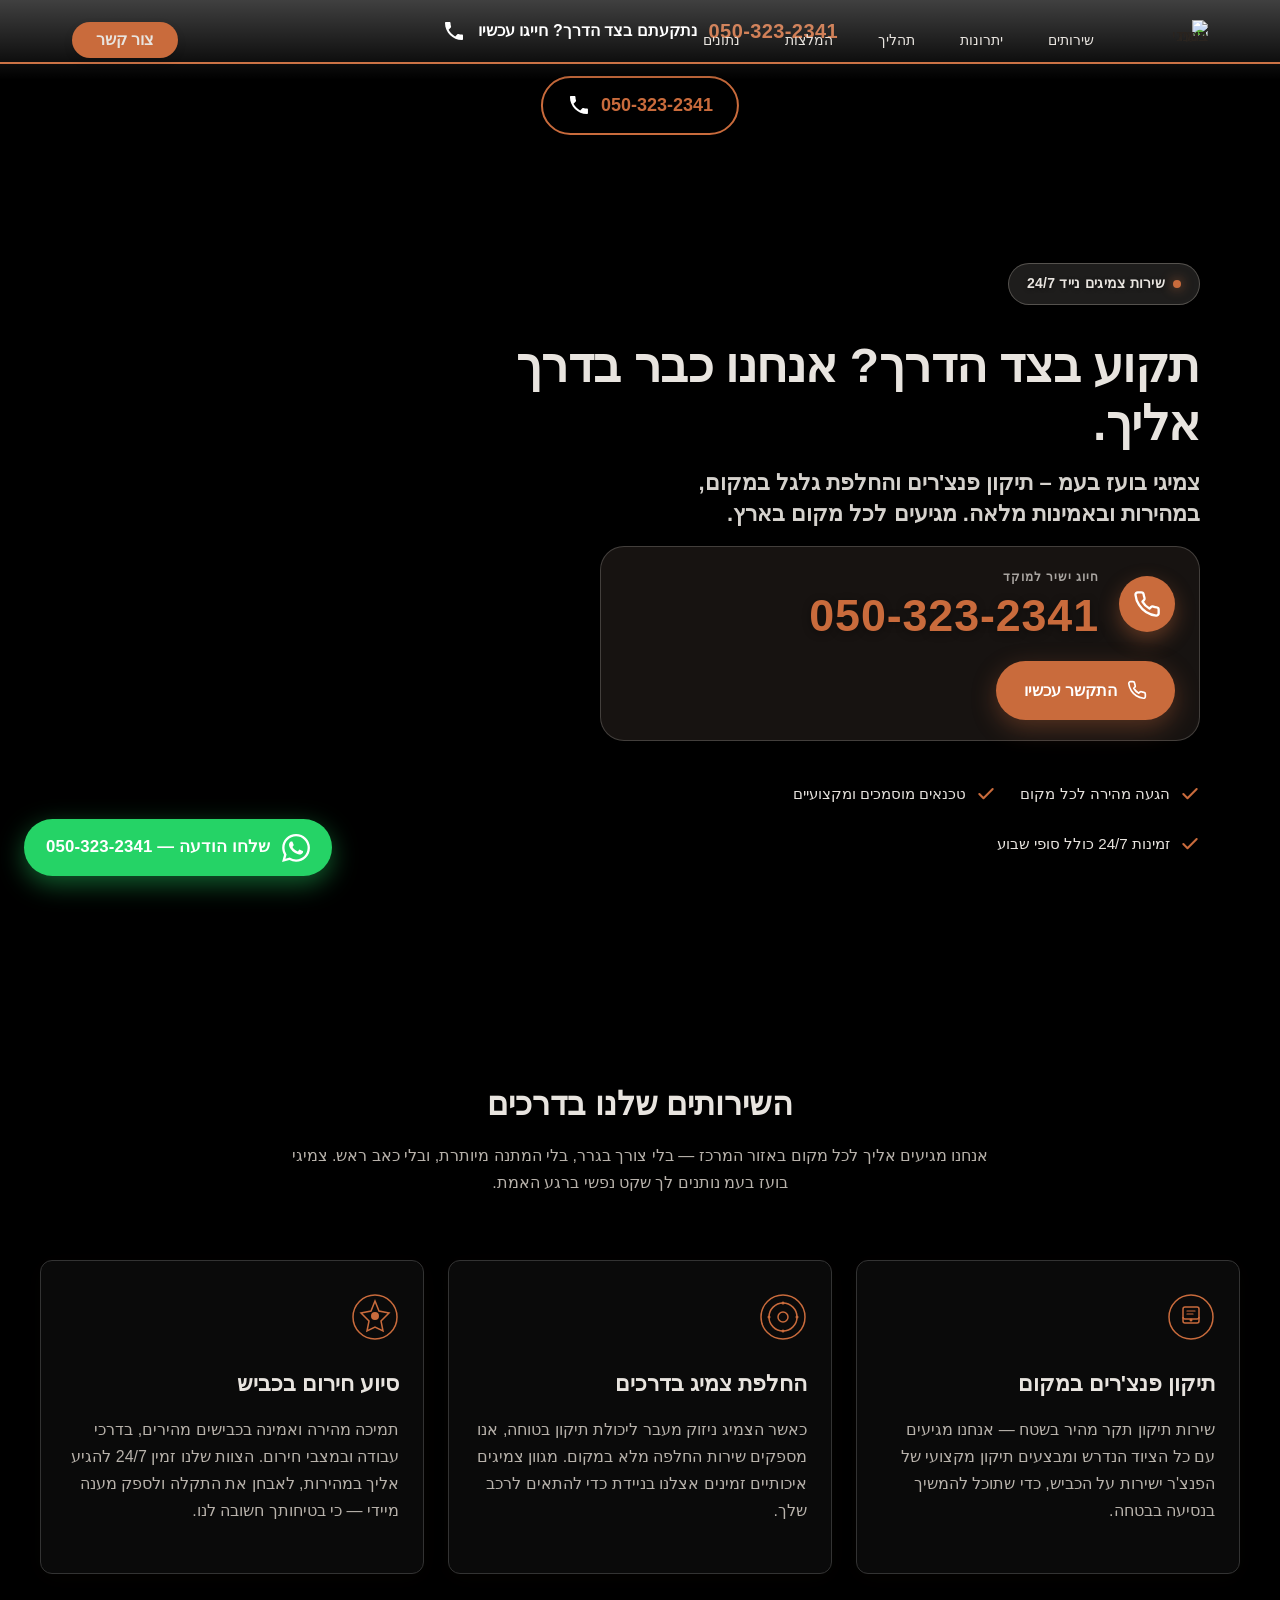
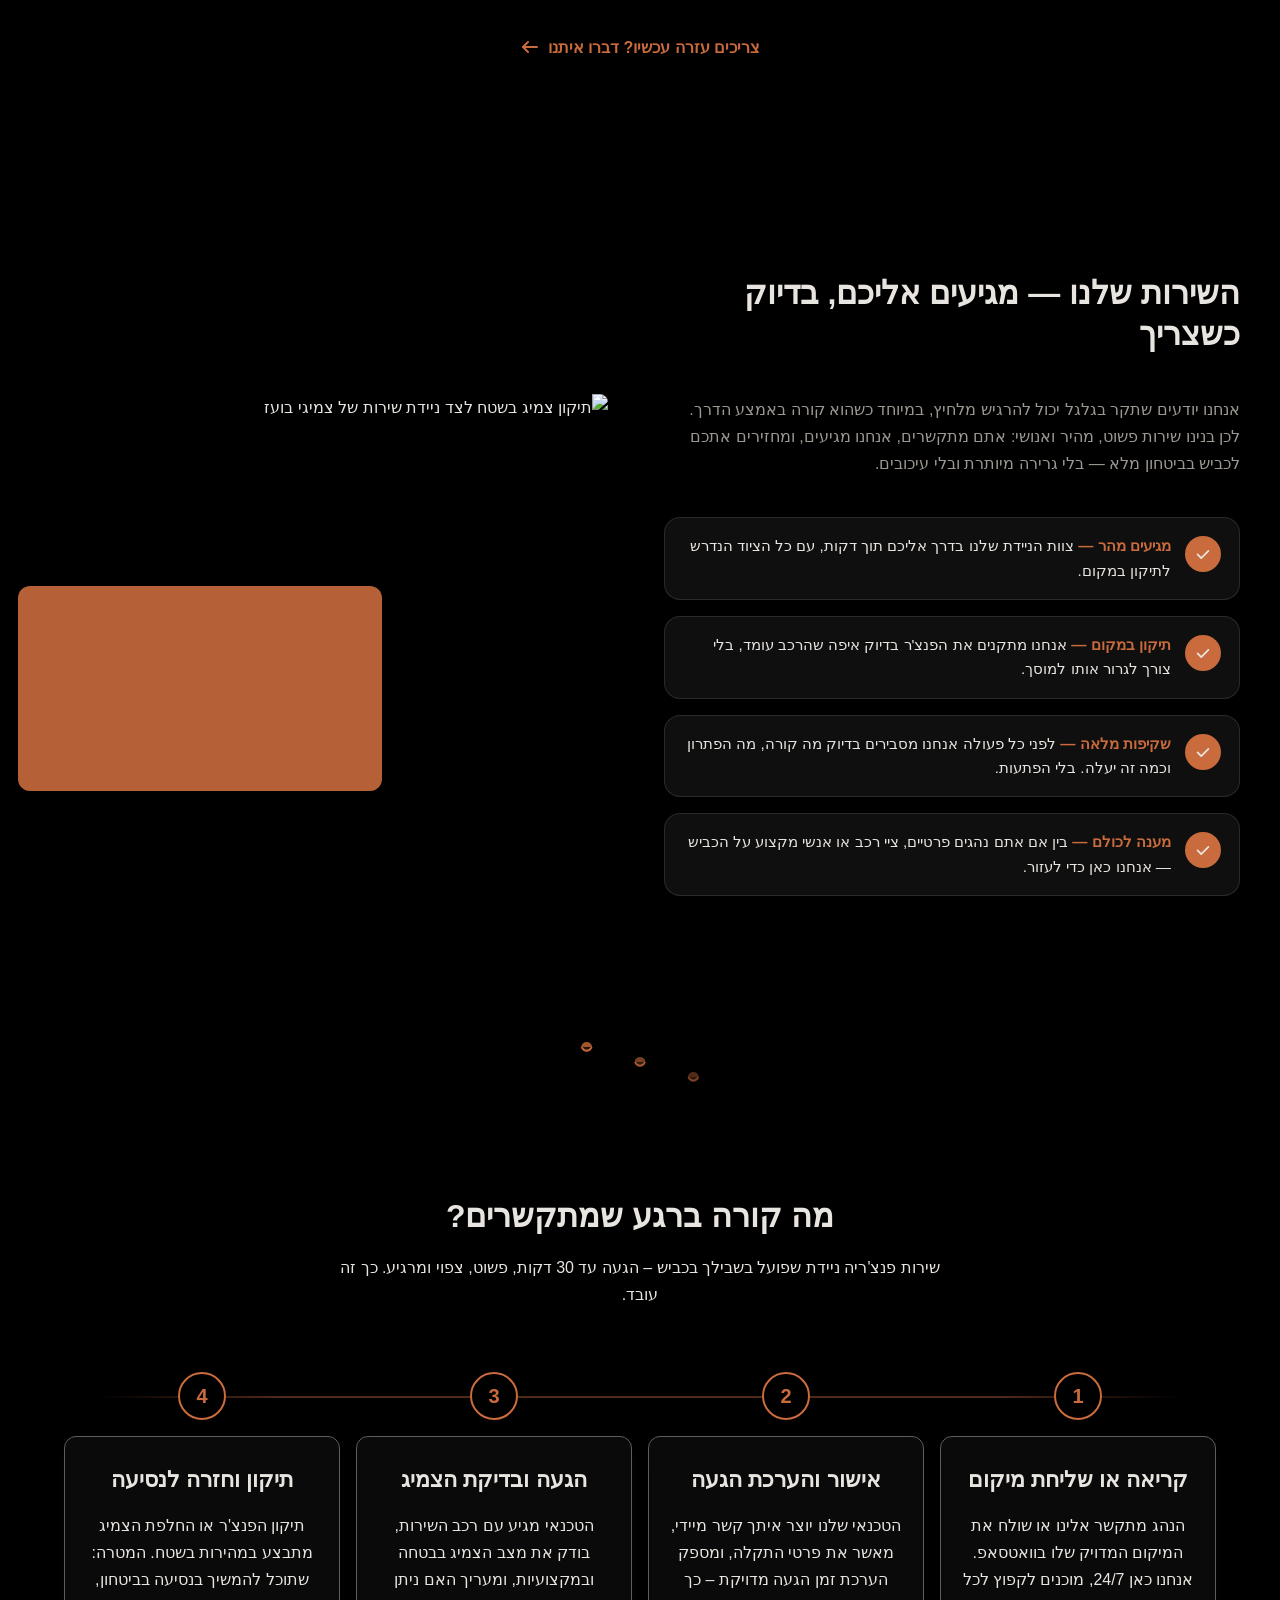
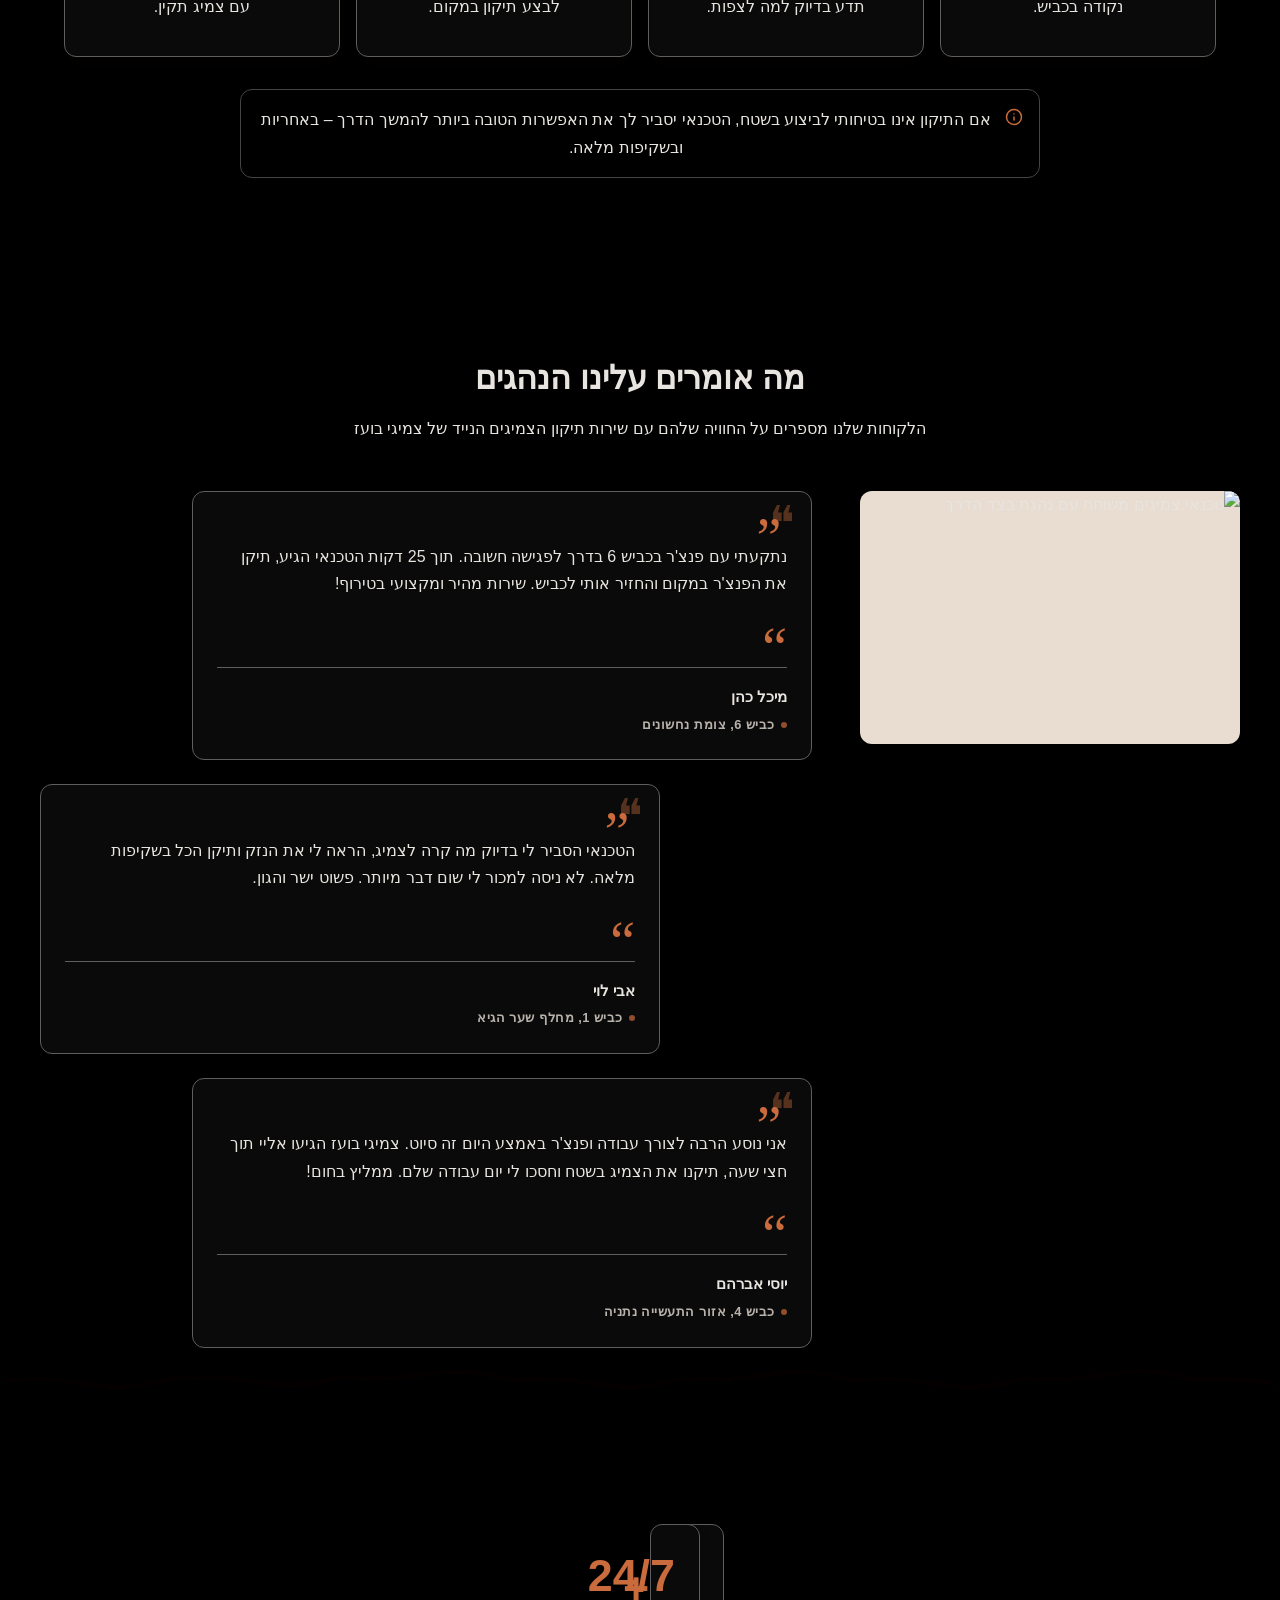
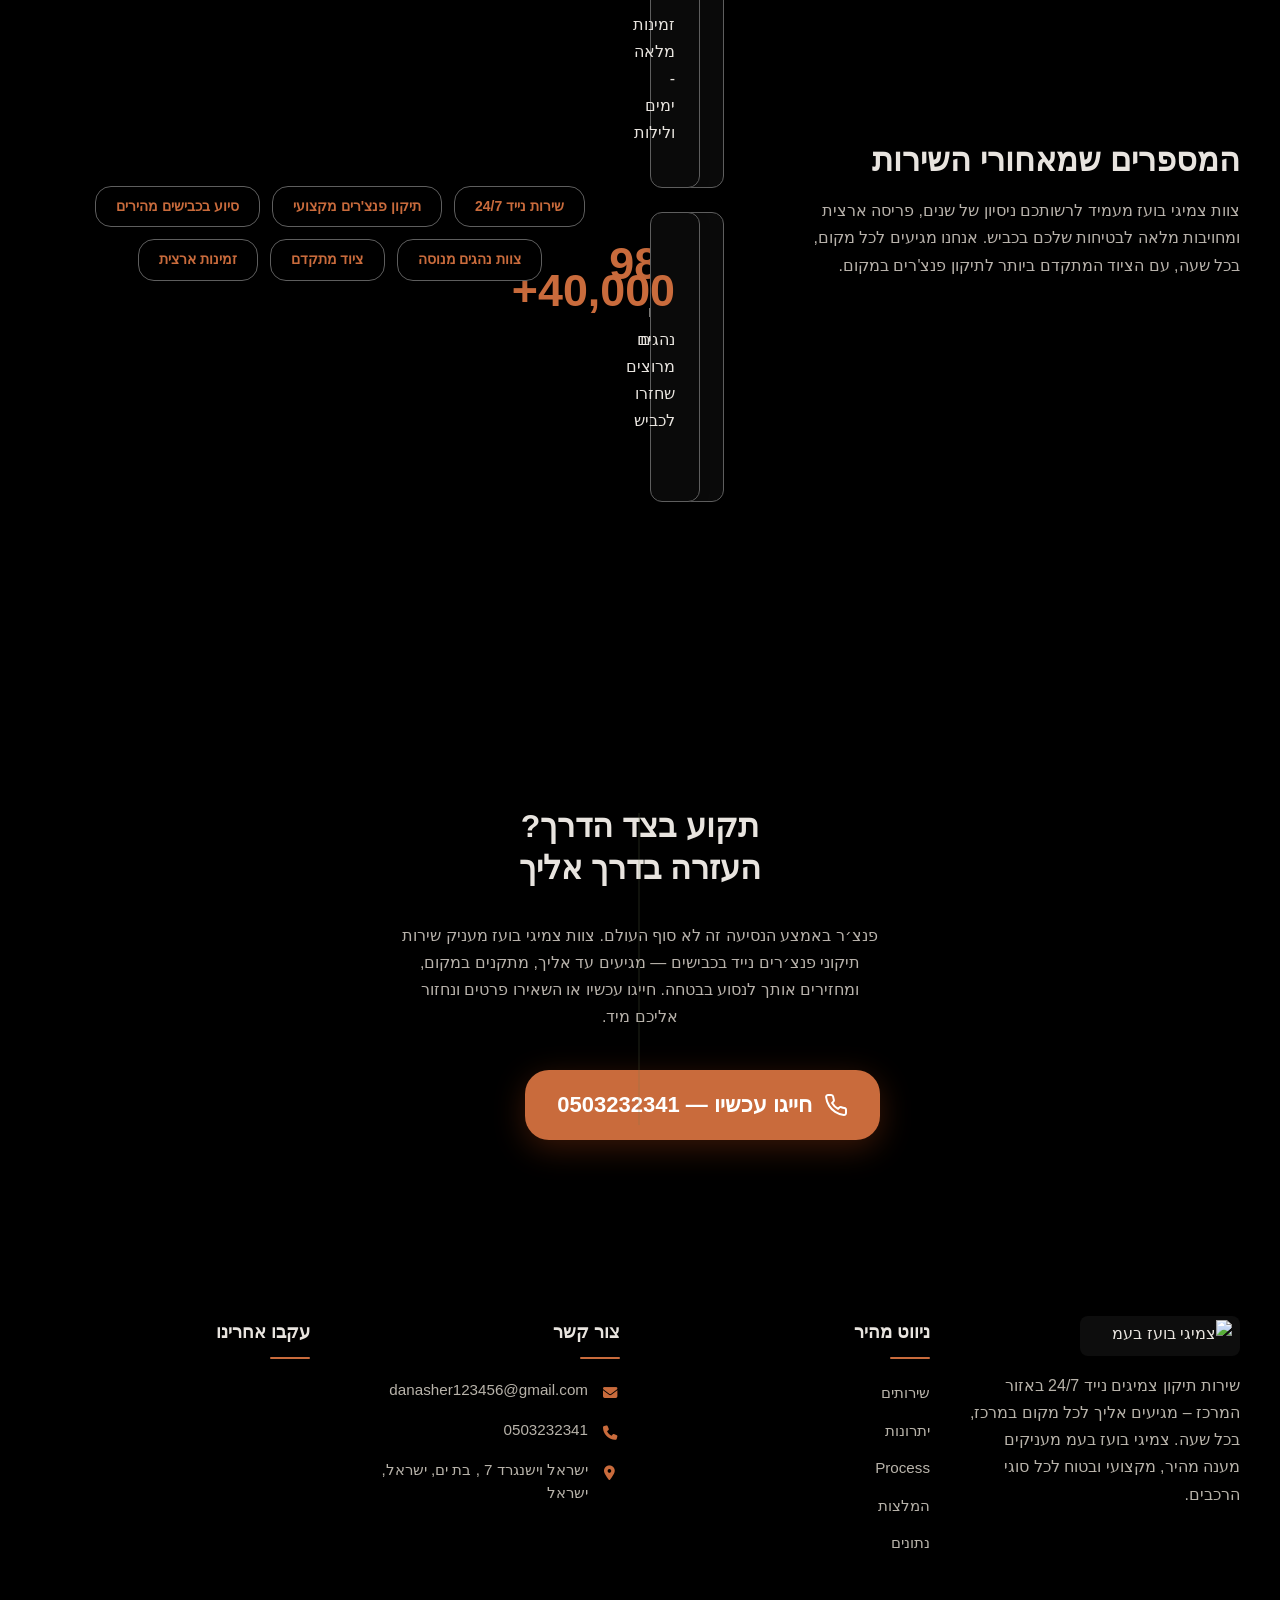
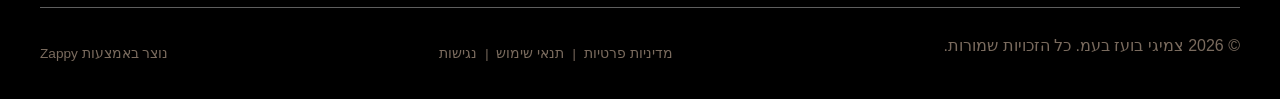
==== commit f509926d: "Background sync: Progressive GitHub Sync" ====
--- a/public/index.html
+++ b/public/index.html
@@ -1 +1 @@
-<!doctype html><html dir="rtl" lang="he"><head><meta charset="UTF-8"><meta content="width=device-width,initial-scale=1" name="viewport"><meta content="index, follow" name="robots"><title>תיקון פנצ'ר בדרכים תוך 30 דקות — צמיגי בועז בעמ</title><meta content="נתקעתם עם פנצ'ר באמצע הדרך? צמיגי בועז בעמ מגיעים אליכם עם שירות תיקון צמיגים נייד, מהיר ואמין בכל שעה. חייגו עכשיו ונחזיר אתכם לנסוע בבטחה!" name="description"><meta content="תיקון פנצ'ר בדרכים, שירות צמיגים נייד, mobile tire repair service near me, פנצ'ריה ניידת, תיקון צמיגים עד הבית" name="keywords"><link href="/assets/favicon.ico" rel="icon" type="image/x-icon"><link href="/assets/favicon-16x16.png" rel="icon" type="image/png" sizes="16x16"><link href="/assets/favicon-32x32.png" rel="icon" type="image/png" sizes="32x32"><link href="/assets/favicon-48x48.png" rel="icon" type="image/png" sizes="48x48"><link href="/assets/favicon-192x192.png" rel="icon" type="image/png" sizes="192x192"><link href="/assets/favicon-512x512.png" rel="icon" type="image/png" sizes="512x512"><link href="/assets/apple-touch-icon.png" rel="apple-touch-icon"><script>!function(){"use strict";var t="839fa60e-4d73-4252-b014-104000f101b9",e="https://api.zappy5.com/api/analytics/track",a=18e5,n=2592e6,o=!0,i=!0,r=!0;var s=function(){var e="zappy_visitor_"+t,a=null;try{if(a=localStorage.getItem(e)){var o=JSON.parse(a),i=Date.now();if(i-o.created<n)return o.lastSeen=i,localStorage.setItem(e,JSON.stringify(o)),o.id}}catch(t){console.warn("Zappy Analytics: LocalStorage not available")}var r="zv_"+Date.now()+"_"+Math.random().toString(36).substr(2,9);try{localStorage.setItem(e,JSON.stringify({id:r,created:Date.now(),lastSeen:Date.now()}))}catch(t){}return r}(),c=function(){var e="zappy_session_"+t,n=null;try{if(n=sessionStorage.getItem(e)){var o=JSON.parse(n),i=Date.now();if(i-o.timestamp<a)return o.timestamp=i,sessionStorage.setItem(e,JSON.stringify(o)),o.id}}catch(t){console.warn("Zappy Analytics: SessionStorage not available")}var r="zs_"+Date.now()+"_"+Math.random().toString(36).substr(2,9);try{sessionStorage.setItem(e,JSON.stringify({id:r,timestamp:Date.now()}))}catch(t){}return r}();function l(a,n){n=n||{};var o={website_id:t,event_type:a,page_path:window.location.pathname,referrer:document.referrer||"direct",visitor_id:s,session_id:c,metadata:n};if(navigator.sendBeacon){var i=new Blob([JSON.stringify(o)],{type:"application/json"});navigator.sendBeacon(e,i)}else fetch(e,{method:"POST",headers:{"Content-Type":"application/json"},body:JSON.stringify(o),keepalive:!0}).catch(function(t){console.warn("Zappy Analytics: Failed to track event",t)})}o&&l("pageview",{title:document.title,url:window.location.href}),i&&document.addEventListener("click",function(t){var e=t.target;if("BUTTON"===e.tagName||e.closest("button")){var a="BUTTON"===e.tagName?e:e.closest("button");l("click",{element:"button",text:a.textContent.trim().substring(0,100),id:a.id||null,class:a.className||null})}else if("A"===e.tagName||e.closest("a")){var n="A"===e.tagName?e:e.closest("a");l("navigation",{element:"link",text:n.textContent.trim().substring(0,100),href:n.href,external:n.hostname!==window.location.hostname})}},!0),r&&document.addEventListener("submit",function(t){var e=t.target;l("form_submit",{form_id:e.id||null,form_name:e.name||null,form_action:e.action||null,form_method:e.method||"GET"})},!0);var d=Date.now();window.addEventListener("beforeunload",function(){l("page_unload",{time_on_page:Math.floor((Date.now()-d)/1e3),page_path:window.location.pathname})}),window.zappyAnalytics={track:l,getVisitorId:function(){return s},getSessionId:function(){return c}}}()</script><script>!function(){"use strict";if(!window.zappyFireMarketingEvent){var t={begin_checkout:"checkout_started",purchase:"checkout_complete",add_to_cart:"add_to_cart",view_product:"view_product"},e={whatsapp_click:{ga4:"contact",meta:"Contact",gtm:"whatsapp_click",ecom:!1},phone_click:{ga4:"contact",meta:"Contact",gtm:"phone_click",ecom:!1},contact_form_submitted:{ga4:"generate_lead",meta:"Lead",gtm:"contact_form_submitted",ecom:!1},checkout_started:{ga4:"begin_checkout",meta:"InitiateCheckout",gtm:"begin_checkout",ecom:!0},checkout_complete:{ga4:"purchase",meta:"Purchase",gtm:"purchase",ecom:!0},product_inquiry:{ga4:"generate_lead",meta:"Lead",gtm:"product_inquiry",ecom:!1},add_to_cart:{ga4:"add_to_cart",meta:"AddToCart",gtm:"add_to_cart",ecom:!0},view_product:{ga4:"view_item",meta:"ViewContent",gtm:"view_item",ecom:!0}};window.zappyFlushPendingMetaEvents=l,window.zappyFireMarketingEvent=function(r,n,o){try{o=o||{};var p=t[r]||r,d=e[p];if(!d)return;(n=n||{}).pagePath||n.page_path||(n.pagePath=a());var l="",m=!1,s=!1;if("checkout_complete"===p&&(m=!(!(l=String(n.orderId||n.order_id||n.transaction_id||""))||!function(t){if(!t)return!1;try{return"1"===window.sessionStorage.getItem(c(t))}catch(t){return!1}}(l)),s=!(!l||!u(l)),m&&s))return;if(!o.skipFirstParty&&!m)try{window.zappyAnalytics&&"function"==typeof window.zappyAnalytics.track&&window.zappyAnalytics.track(p,n)}catch(t){}if(!m){try{if(window.dataLayer=window.dataLayer||[],d.ecom){var _=i(p,n),h={};_.transaction_id&&(h.transaction_id=_.transaction_id),null!=_.value&&(h.value=_.value),_.currency&&(h.currency=_.currency),_.items&&(h.items=_.items),window.dataLayer.push({ecommerce:null}),window.dataLayer.push({event:d.gtm,ecommerce:h}),"checkout_complete"!==p&&"checkout_started"!==p||(window.dataLayer.push({ecommerce:null}),window.dataLayer.push({event:p,ecommerce:h}))}else{var w={event:d.gtm};for(var f in n)Object.prototype.hasOwnProperty.call(n,f)&&(w[f]=n[f]);window.dataLayer.push(w)}}catch(t){}l&&function(t){if(t)try{window.sessionStorage.setItem(c(t),"1")}catch(t){}}(l)}}catch(t){}};var r=Object.create(null);document.addEventListener("click",function(t){try{var e=t.target;if(!e)return;var r=s(e,".whatsapp-float, a.whatsapp-float, [data-zappy-whatsapp]"),n=function(t){for(var e=t;e&&e!==document;){if("A"===e.tagName)return e;e=e.parentElement}return null}(e),i=n&&n.href||"";if(r||n&&function(t){if(!t)return!1;var e=String(t).toLowerCase();return-1!==e.indexOf("wa.me/")||-1!==e.indexOf("api.whatsapp.com")||-1!==e.indexOf("whatsapp.com/send")||0===e.indexOf("whatsapp:")}(i)){if(!m("wa:"+i)){var c=r?"float":"link";window.zappyFireMarketingEvent("whatsapp_click",{source:c,href:i||null,pagePath:a()})}return}var o=s(e,".phone-header-btn, .nav-phone-btn, .call-btn, [data-zappy-phone]"),u="";if(n&&n.href&&0===String(n.href).toLowerCase().indexOf("tel:")?u=n.href:o&&o.href&&0===String(o.href).toLowerCase().indexOf("tel:")&&(u=o.href),o||u){var p="";return u&&(p=String(u).replace(/^tel:/i,"").trim()),void(m("tel:"+(p||o&&o.id||"btn"))||window.zappyFireMarketingEvent("phone_click",{source:o?"button":"link",phone:p||null,href:u||null,pagePath:a()}))}}catch(t){}},!0)}function a(){try{if(window.ZAPPY_CONFIG&&window.ZAPPY_CONFIG.currentPagePath)return window.ZAPPY_CONFIG.currentPagePath}catch(t){}try{return window.location.pathname||"/"}catch(t){return"/"}}function n(t){var e=(t=t||{}).items||t.cartItems||t.cart_items||t.lineItems||[];Array.isArray(e)||(e=[]);for(var r=[],a=0;a<e.length;a++){var n=e[a];if(n&&"object"==typeof n){var i=String(n.item_id||n.productId||n.product_id||n.id||"").trim(),c=String(n.item_name||n.productName||n.product_name||n.name||"").trim(),o=parseFloat(null!=n.price?n.price:null!=n.unitPrice?n.unitPrice:0)||0,u=Math.max(1,parseInt(null!=n.quantity?n.quantity:null!=n.qty?n.qty:1,10)||1);(i||c)&&r.push({item_id:i||c,item_name:c||i,price:o,quantity:u})}}return r}function i(t,e){var r=n(e=e||{}),i=parseFloat(null!=e.value?e.value:null!=e.total?e.total:0)||0,c=String(e.currency||"USD").toUpperCase();if("checkout_complete"===t)return{transaction_id:String(e.transaction_id||e.orderId||e.order_id||e.orderNumber||"")||void 0,value:i,currency:c,items:r};if("checkout_started"===t)return{value:i,currency:c,items:r};if("add_to_cart"===t){var o=r.length?r:[{item_id:String(e.productId||e.product_id||""),item_name:String(e.productName||e.product_name||""),price:parseFloat(null!=e.value?e.value:null!=e.price?e.price:0)||0,quantity:parseInt(null!=e.quantity?e.quantity:1,10)||1}].filter(function(t){return t.item_id||t.item_name});return{value:i||(o[0]?o[0].price*o[0].quantity:0),currency:c,items:o}}if("view_product"===t){var u=r.length?r:[{item_id:String(e.productId||e.product_id||""),item_name:String(e.productName||e.product_name||""),price:parseFloat(null!=e.price?e.price:null!=e.value?e.value:0)||0,quantity:1}].filter(function(t){return t.item_id||t.item_name});return{currency:c,value:i||(u[0]?u[0].price:0),items:u}}return"whatsapp_click"===t||"phone_click"===t?{method:"whatsapp_click"===t?"whatsapp":"phone",page_path:e.pagePath||a()}:"contact_form_submitted"===t||"product_inquiry"===t?{page_path:e.pagePath||a()}:e}function c(t){return"zappy_purchase_fired_"+String(t||"")}function o(t){return"zappy_purchase_meta_fired_"+String(t||"")}function u(t){if(!t)return!1;try{return"1"===window.sessionStorage.getItem(o(t))}catch(t){return!1}}function p(t){if(t)try{window.sessionStorage.setItem(o(t),"1")}catch(t){}}function d(){try{return Array.isArray(window.__zappyPendingMetaEvents)||(window.__zappyPendingMetaEvents=[]),window.__zappyPendingMetaEvents}catch(t){return[]}}function l(){if("function"==typeof window.fbq){var t=d().slice();try{window.__zappyPendingMetaEvents=[]}catch(t){}for(var e=0;e<t.length;e++){var r=t[e];if(r&&r.eventName&&(!r.orderId||!u(r.orderId)))try{window.fbq("track",r.eventName,r.params||{}),r.orderId&&p(r.orderId)}catch(t){}}}}function m(t){var e=Date.now();return!!(r[t]&&e-r[t]<800)||(r[t]=e,!1)}function s(t,e){return t&&t.closest?t.closest(e):null}}()</script><meta content="תיקון פנצ'ר בדרכים תוך 30 דקות — צמיגי בועז בעמ" property="og:title"><meta content="נתקעתם עם פנצ'ר באמצע הדרך? צמיגי בועז בעמ מגיעים אליכם עם שירות תיקון צמיגים נייד, מהיר ואמין בכל שעה. חייגו עכשיו ונחזיר אתכם לנסוע בבטחה!" property="og:description"><meta content="summary_large_image" name="twitter:card"><meta content="תיקון פנצ'ר בדרכים תוך 30 דקות — צמיגי בועז בעמ" name="twitter:title"><meta content="נתקעתם עם פנצ'ר באמצע הדרך? צמיגי בועז בעמ מגיעים אליכם עם שירות תיקון צמיגים נייד, מהיר ואמין בכל שעה. חייגו עכשיו ונחזיר אתכם לנסוע בבטחה!" name="twitter:description"><script type="application/ld+json">{"@context":"https://schema.org","@graph":[{"@type":"LocalBusiness","@id":"https://tzmagei-boaz-ltd.zappy5.app#organization","name":"צמיגי בועז בעמ","url":"https://tzmagei-boaz-ltd.zappy5.app","description":"A mobile tire repair service that operates on the road, providing on-site puncture repair and tire assistance to drivers who experience flat tires while driving. The service is built around speed, reliability, and convenience — coming directly to the stranded driver wherever they are on the road.","address":{"@type":"PostalAddress","streetAddress":"ישראל וישנגרד 7 , בת ים, ישראל, ישראל"},"contactPoint":[{"@type":"ContactPoint","contactType":"customer service","email":"danasher123456@gmail.com","telephone":"0503232341"}]},{"@type":"WebSite","@id":"https://tzmagei-boaz-ltd.zappy5.app#website","url":"https://tzmagei-boaz-ltd.zappy5.app","name":"צמיגי בועז בעמ","publisher":{"@id":"https://tzmagei-boaz-ltd.zappy5.app#organization"}}]}</script><meta content="website" property="og:type"><meta content="he_IL" property="og:locale"><style>.skip-link{position:absolute;top:0;left:0;transform:translateY(-200%);padding:12px 18px;background:var(--bg-dark,#1a1a1a);color:var(--text-light,#fff);font-weight:600;border-radius:0 0 8px 0;z-index:10000}.skip-link:focus{transform:none;outline:2px solid var(--ring,#fff);outline-offset:2px}:focus-visible{outline:2px solid var(--ring,currentColor);outline-offset:3px}</style><link href="/assets/favicon.ico" rel="icon" type="image/x-icon"><link href="/assets/favicon-16x16.png" rel="icon" type="image/png" sizes="16x16"><link href="/assets/favicon-32x32.png" rel="icon" type="image/png" sizes="32x32"><link href="/assets/favicon-48x48.png" rel="icon" type="image/png" sizes="48x48"><link href="/assets/favicon-192x192.png" rel="icon" type="image/png" sizes="192x192"><link href="/assets/favicon-512x512.png" rel="icon" type="image/png" sizes="512x512"><link href="/assets/apple-touch-icon.png" rel="apple-touch-icon"><link href="https://cdn.jsdelivr.net/npm/vanilla-cookieconsent@3/dist/cookieconsent.css" rel="stylesheet"><script>function gtag(){dataLayer.push(arguments)}window.dataLayer=window.dataLayer||[],gtag("consent","default",{ad_storage:"denied",ad_user_data:"denied",ad_personalization:"denied",analytics_storage:"denied",wait_for_update:500})</script><script>!function(e,t,a,n){e[n]=e[n]||[],e[n].push({"gtm.start":(new Date).getTime(),event:"gtm.js"});var g=t.getElementsByTagName(a)[0],m=t.createElement(a);m.async=!0,m.src="https://www.googletagmanager.com/gtm.js?id=GTM-KP28756L",g.parentNode.insertBefore(m,g)}(window,document,"script","dataLayer")</script><script src="https://www.googletagmanager.com/gtag/js?id=AW-18231256618" async=""></script><script>function gtag(){dataLayer.push(arguments)}window.dataLayer=window.dataLayer||[],gtag("js",new Date),gtag("config","AW-18231256618")</script><noscript><iframe height="0" src="https://www.googletagmanager.com/ns.html?id=GTM-KP28756L" style="display:none;visibility:hidden" width="0"></iframe></noscript><style data-zappy-section-v2-css="true">.index-hero-section{position:relative;min-height:100vh;display:flex;align-items:center;justify-content:flex-start;overflow:hidden;background-color:var(--bg-dark);color:var(--text-light);padding:140px 20px 80px;isolation:isolate}.index-hero-section__bg-wrapper{position:absolute;inset:0;z-index:-2;background:var(--bg-dark)}.index-hero-section__bg-image{width:100%;height:100%;object-fit:cover;display:block}.index-hero-section__scrim{position:absolute;inset:0;z-index:-1;pointer-events:none;background-image:radial-gradient(circle at 15% 80%,rgba(0,0,0,.52) 0,rgba(0,0,0,.28) 45%,rgba(0,0,0,.08) 70%,rgba(0,0,0,.02) 100%),linear-gradient(180deg,rgba(42,36,31,.55) 0,rgba(42,36,31,.15) 30%,rgba(42,36,31,.05) 60%,rgba(42,36,31,.35) 100%)}.index-hero-section__content{position:relative;z-index:10;max-width:1200px;margin:0 auto;width:100%;text-align:right;padding-inline-start:clamp(0px,5vw,40px)}.index-hero-section__badge{display:inline-flex;align-items:center;gap:8px;background:rgba(246,239,227,.12);border:1px solid rgba(246,239,227,.25);backdrop-filter:blur(6px);-webkit-backdrop-filter:blur(6px);border-radius:100px;padding:8px 18px;margin-bottom:24px;color:var(--text-light);font-size:.875rem;font-weight:600;letter-spacing:.02em;text-shadow:0 1px 4px rgba(0,0,0,.4)}.index-hero-section__badge-dot{width:8px;height:8px;border-radius:50%;background:var(--accent);box-shadow:0 0 12px rgba(201,107,60,.8);flex-shrink:0}.index-hero-section__title{font-size:3rem;font-weight:800;letter-spacing:-.01em;line-height:1.15;color:var(--text-light);margin:0 0 16px;text-shadow:0 2px 12px rgba(0,0,0,.45),0 1px 3px rgba(0,0,0,.5);max-width:700px}.index-hero-section__subtitle{font-size:1.25rem;font-weight:500;line-height:1.5;color:var(--text-light);margin:0 0 40px;max-width:560px;text-shadow:0 1px 8px rgba(0,0,0,.5);opacity:.92}.index-hero-section__phone-card{display:flex;align-items:center;gap:20px;flex-wrap:wrap;background:rgba(42,36,31,.55);backdrop-filter:blur(12px);-webkit-backdrop-filter:blur(12px);border:1px solid rgba(246,239,227,.2);border-radius:24px;padding:20px 24px;margin-bottom:40px;max-width:600px;box-shadow:0 16px 40px rgba(0,0,0,.25)}.index-hero-section__phone-icon{width:56px;height:56px;border-radius:50%;background:var(--accent);color:#fff;display:flex;align-items:center;justify-content:center;flex-shrink:0;box-shadow:0 8px 20px rgba(201,107,60,.4)}.index-hero-section__phone-icon svg{width:28px;height:28px}.index-hero-section__phone-info{display:flex;flex-direction:column;gap:4px;flex:1 1 auto;min-width:180px}.index-hero-section__phone-label{font-size:.75rem;font-weight:700;letter-spacing:.08em;text-transform:uppercase;color:var(--text-light);opacity:.7}.index-hero-section__phone-number{font-size:2.2rem;font-weight:800;letter-spacing:.02em;color:var(--text-light);text-decoration:none;line-height:1.1;text-shadow:0 2px 8px rgba(0,0,0,.4);transition:color .25s ease}.index-hero-section__phone-number:hover{color:var(--accent)}.index-hero-section__call-btn{display:inline-flex;align-items:center;justify-content:center;gap:10px;background:var(--accent);color:#fff;padding:16px 28px;border-radius:50px;border:none;font-weight:700;font-size:1rem;cursor:pointer;text-decoration:none;white-space:nowrap;transition:all .3s cubic-bezier(.4, 0, .2, 1);box-shadow:0 8px 24px rgba(201,107,60,.35);flex-shrink:0}.index-hero-section__call-btn svg{width:20px;height:20px}.index-hero-section__call-btn:hover{transform:translateY(-3px);box-shadow:0 12px 32px rgba(201,107,60,.5);background:#d87545}.index-hero-section__trust-list{list-style:none;padding:0;margin:0;display:flex;flex-wrap:wrap;gap:24px;max-width:600px}.index-hero-section__trust-item{display:flex;align-items:center;gap:10px;color:var(--text-light);font-size:.95rem;font-weight:500;text-shadow:0 1px 6px rgba(0,0,0,.5);flex-direction:row}.index-hero-section__trust-item svg{width:20px;height:20px;color:var(--accent);flex-shrink:0;filter:drop-shadow(0 1px 3px rgba(0,0,0,.4))}.index-hero-section__trust-item span{color:inherit}@media (max-width:768px){.index-hero-section{padding:120px 16px 60px;min-height:100dvh;justify-content:center}.index-hero-section__content{padding-inline-start:0;text-align:center}.index-hero-section__title{font-size:2.2rem;line-height:1.2;max-width:none}.index-hero-section__subtitle{font-size:1.1rem;margin:0 auto 32px;max-width:420px}.index-hero-section__badge{margin-bottom:20px;font-size:.8rem}.index-hero-section__phone-card{flex-direction:column;align-items:center;text-align:center;gap:16px;padding:24px 20px;margin:0 auto 32px;max-width:400px}.index-hero-section__phone-info{align-items:center}.index-hero-section__phone-number{font-size:1.8rem}.index-hero-section__call-btn{width:100%;justify-content:center}.index-hero-section__trust-list{justify-content:center;gap:16px}.index-hero-section__trust-item{font-size:.85rem}}@media (min-width:769px) and (max-width:1024px){.index-hero-section__title{font-size:2.6rem}.index-hero-section__phone-number{font-size:2rem}}.hero .hero-title,.hero h1,.hero-section h1,.hero-title,[class*=hero-] h1,[class~=hero] h1{font-size:48px!important;line-height:1.2!important}@media (max-width:1024px){.hero .hero-title,.hero h1,.hero-section h1,.hero-title,[class*=hero-] h1,[class~=hero] h1{font-size:36px!important}}@media (max-width:768px){.hero .hero-title,.hero h1,.hero-section h1,.hero-title,[class*=hero-] h1,[class~=hero] h1{font-size:28px!important}}</style><style id="zappy-critical-above-fold-css">html{box-sizing:border-box;-webkit-text-size-adjust:100%}*,::after,::before{box-sizing:inherit}body{margin:0;min-width:320px;overflow-x:clip}img,svg,video{max-width:100%;height:auto}main{display:block}.container{width:min(100% - 32px,1200px);margin-inline:auto}.navbar,header .navbar,header[role=banner],nav.navbar{position:relative;z-index:1000;width:100%}.nav-container,.navbar .container{display:flex;align-items:center;justify-content:space-between;min-height:64px}.logo,.logo-link img{display:block;width:35px;height:35px;object-fit:contain}#navMenu,.nav-menu{list-style:none;margin:0;padding:0}#navMenu a,.nav-menu a,.navbar .nav-links a,.navbar a{color:inherit;text-decoration:none}#navMenu .sub-menu,.nav-menu .sub-menu,.navbar .sub-menu{display:none}.fa,.fa-brands,.fa-regular,.fa-solid,.fab,.far,.fas{display:inline-block;min-width:1em;text-align:center}html:not(#zappy-noop) .navbar:has(.nav-ecommerce-icons)>.phone-header-btn,html:not(#zappy-noop)[data-zappy-site-type=ecommerce] .phone-header-btn{display:none!important;visibility:hidden!important;width:0!important;height:0!important;pointer-events:none!important}.zappy-preview-empty-store-cta{display:none!important;visibility:hidden!important;height:0!important;max-height:0!important;overflow:hidden!important;margin:0!important;padding:0!important;border:0!important;box-shadow:none!important}.zappy-catalog-menu{background:var(--surface-color,var(--surface,linear-gradient(135deg,#f8f9fa 0,#fff 100%)));border-bottom:1px solid var(--border-color,#e5e7eb);padding:0;position:sticky;top:0;z-index:90}.zappy-catalog-menu.rtl,.zappy-catalog-menu[dir=rtl]{direction:rtl}.zappy-catalog-menu.ltr,.zappy-catalog-menu[dir=ltr]{direction:ltr}.catalog-menu-container{max-width:1440px;margin:0 auto;display:flex;align-items:center;gap:8px;padding:10px 24px;overflow:visible}.catalog-menu-categories,.catalog-menu-list{display:flex;align-items:center;gap:4px;flex-wrap:wrap;margin:0;padding:0;list-style:none}.catalog-menu-item{display:inline-flex;align-items:center;padding:8px 16px;font-size:14px;font-weight:500;color:var(--text-color,var(--text,#374151));text-decoration:none;border-radius:20px;white-space:nowrap}.catalog-menu-all{background:var(--primary-color,var(--primary,#111));color:var(--text-light,#fff)!important}.catalog-menu-parent{position:relative;display:inline-flex;align-items:center}.catalog-menu-trigger{display:inline-flex;align-items:center;gap:6px}.catalog-menu-chevron{flex-shrink:0}.catalog-menu-parent>.sub-menu{display:none!important;visibility:hidden!important;opacity:0!important;pointer-events:none!important}.hero-section,.index-hero-section,section[class*=hero]{position:relative;overflow:hidden}.hero-section,.index-hero-section{min-height:560px}section[data-hero-type*=fullscreen]{min-height:100vh}.hero-bg-image,.hero-bg-wrapper,section[class*=hero] [class*=hero-bg]{position:absolute;inset:0;width:100%;height:100%}.hero-bg-image img,.hero-bg-wrapper img,section[class*=hero] [data-hero-bg],section[class*=hero] img[data-hero-background=true]{width:100%!important;height:100%!important;object-fit:cover!important;display:block}.hero-content,section[class*=hero] .container{position:relative;z-index:2}@media(max-width:768px){:root{--header-height:72px;--total-header-height:72px;--zappy-mobile-menu-top:72px}html[data-zappy-site-type=ecommerce] body{padding-top:var(--total-header-height,72px)}html[data-zappy-site-type=ecommerce] body>.navbar:not(.zappy-catalog-menu),html[data-zappy-site-type=ecommerce] body>nav.navbar{position:fixed!important;top:0;left:0;right:0;z-index:100000;width:100%;margin-bottom:0}.zappy-catalog-menu{position:fixed;top:var(--header-height,72px);left:0;right:0;z-index:99999}.nav-container,.navbar .container{min-height:60px}#navMenu,.nav-menu{max-width:100vw;overflow-x:hidden}.hero-section,.index-hero-section,section[class*=hero],section[data-hero-type*=fullscreen]{min-height:100svh}.hero-bg-image,.hero-bg-wrapper,.hero-scrim{min-height:100svh}}:root{--nav-bg:#000000}.navbar{background-color:#000!important}/* ZAPPY_ANNOUNCEMENT_HEADER_OFFSET_CSS_V3 */ :root{--zappy-header-stack-height:calc(var(--zappy-announcement-height, 40px) + var(--header-height, 72px))}body:has(.zappy-announcement-bar) .navbar:not(.zappy-catalog-menu):not(.mobile-search-panel),body:has(.zappy-announcement-bar) header.navbar,body:has(.zappy-announcement-bar) nav.navbar:not(.zappy-catalog-menu){top:var(--zappy-announcement-height,40px)!important}[data-zappy-content-align]{display:flex!important;flex-direction:column!important}[data-zappy-content-align^=top-]{justify-content:flex-start!important}[data-zappy-content-align^=center-],[data-zappy-content-align^=lower-],[data-zappy-content-align^=upper-]{justify-content:center!important}[data-zappy-content-align^=bottom-]{justify-content:flex-end!important}[data-zappy-content-align$="-left"],[data-zappy-content-align$="-mid-left"]{align-items:flex-start!important;text-align:start!important}[data-zappy-content-align$="-center"]{align-items:center!important;text-align:center!important}[data-zappy-content-align$="-mid-right"],[data-zappy-content-align$="-right"]{align-items:flex-end!important;text-align:end!important}[data-zappy-content-align] [data-zappy-align-target]{margin-left:auto;margin-right:auto}[data-zappy-content-align$="-center"] [data-zappy-align-target],[data-zappy-content-align$="-center"] [data-zappy-align-target]>*{text-align:center!important}</style><link href="/styles.css" rel="stylesheet"><script>window.ZAPPY_WEBSITE_ID="839fa60e-4d73-4252-b014-104000f101b9",window.ZAPPY_API_BASE="https://api.zappy5.com"</script><link href="/assets/image-mobile-tire-repair-service-section-hero-index-hero-image-1.webp" rel="preload" as="image" fetchpriority="high"><style id="zappy-dropdown-submenu-styles">#navMenu li:has(.sub-menu),.nav-menu li:has(.sub-menu),.navbar li:has(.sub-menu),nav li:has(.sub-menu){position:relative}#navMenu .sub-menu,.nav-menu .sub-menu,.navbar .sub-menu,nav .sub-menu{display:block!important;position:absolute!important;top:100%;left:0;min-width:220px;border-radius:8px;box-shadow:0 8px 25px rgba(0,0,0,.15);padding:8px 0;opacity:0;visibility:hidden;transform:translateY(10px);transition:all .3s ease;z-index:1000;list-style:none;pointer-events:none}#navMenu li:hover>.sub-menu,.nav-menu li:hover>.sub-menu,.navbar li:hover>.sub-menu,nav li:hover>.sub-menu{opacity:1!important;visibility:visible!important;transform:translateY(0)!important;pointer-events:auto!important}.sub-menu li{list-style:none;margin:0;padding:0}.sub-menu a{display:block!important;padding:10px 16px!important;color:var(--text-dark,#333)!important;font-weight:500;text-decoration:none;white-space:nowrap;transition:background-color .2s}.sub-menu .zappy-nav-child>a{padding-left:28px!important;font-size:.9em!important;opacity:.85!important}[dir=rtl] .sub-menu .zappy-nav-child>a,html[lang=ar] .sub-menu .zappy-nav-child>a,html[lang=he] .sub-menu .zappy-nav-child>a{padding-left:10px!important;padding-right:28px!important}.sub-menu .zappy-nav-parent>a{font-weight:600!important}.sub-menu a:hover{background-color:#f5f5f5}[dir=rtl] .nav-menu .sub-menu,[dir=rtl] .navbar .sub-menu,[dir=rtl] nav .sub-menu,html[lang=ar] .nav-menu .sub-menu,html[lang=ar] .navbar .sub-menu,html[lang=ar] nav .sub-menu,html[lang=he] .nav-menu .sub-menu,html[lang=he] .navbar .sub-menu,html[lang=he] nav .sub-menu{left:auto!important;right:0!important}.sub-menu:empty,.sub-menu:not(:has(li)):not(:has(> a)),.sub-menu:not(:has(li:not(.zappy-hidden-menu-item))):not(:has(> a)){display:none!important;opacity:0!important;visibility:hidden!important;pointer-events:none!important}li:has(.menu-group-title):hover>.sub-menu{opacity:1!important;visibility:visible!important;transform:translateY(0)!important;pointer-events:auto!important}#navMenu>li>.menu-group-title,.nav-menu>li>.menu-group-title{display:inline-block;padding:.5rem 1rem;cursor:default;user-select:none}@media (max-width:768px){#navMenu .sub-menu,.nav-menu .sub-menu,.navbar .sub-menu,nav .sub-menu{position:static!important;transform:none!important;box-shadow:none!important;background:0 0!important;max-height:0;overflow:hidden;opacity:0;visibility:hidden;transition:max-height .3s ease,opacity .3s ease;padding:0!important;border-radius:0!important}#navMenu .sub-menu.mobile-expanded,.nav-menu .sub-menu.mobile-expanded,.navbar .sub-menu.mobile-expanded{max-height:none!important;overflow-y:visible!important;opacity:1!important;visibility:visible!important;padding:8px 0 8px 16px!important}[dir=rtl] .sub-menu.mobile-expanded,html[lang=he] .sub-menu.mobile-expanded{padding:8px 16px 8px 0!important}#navMenu li:hover>.sub-menu,.nav-menu li:hover>.sub-menu,.navbar li:hover>.sub-menu,nav li:hover>.sub-menu{opacity:0;visibility:hidden;pointer-events:none}#navMenu li>.sub-menu.mobile-expanded,.nav-menu li>.sub-menu.mobile-expanded,.navbar li>.sub-menu.mobile-expanded,nav li>.sub-menu.mobile-expanded{opacity:1!important;visibility:visible!important;pointer-events:auto!important}#navMenu li:has(.sub-menu),.nav-menu li:has(.sub-menu),.navbar li:has(.sub-menu),nav li:has(.sub-menu){display:flex!important;flex-wrap:wrap!important;align-items:center!important;position:relative!important;min-height:44px!important}#navMenu li:has(.sub-menu)>a,.nav-menu li:has(.sub-menu)>a,.navbar li:has(.sub-menu)>a,nav li:has(.sub-menu)>a{flex:1!important;min-width:0!important}#navMenu li:has(.sub-menu)>.menu-group-title,.nav-menu li:has(.sub-menu)>.menu-group-title,.navbar li:has(.sub-menu)>.menu-group-title,nav li:has(.sub-menu)>.menu-group-title{flex:1!important;min-width:0!important;display:flex!important;align-items:center!important;padding:12px 16px!important;min-height:44px!important;line-height:1.4!important;font-weight:600!important;box-sizing:border-box!important}#navMenu li:has(.sub-menu)>.sub-menu,.nav-menu li:has(.sub-menu)>.sub-menu,.navbar li:has(.sub-menu)>.sub-menu,nav li:has(.sub-menu)>.sub-menu{flex-basis:100%!important;width:100%!important}#navMenu li:has(.sub-menu)>a [class*=arrow],#navMenu li:has(.sub-menu)>a [class*=chevron],.nav-menu li:has(.sub-menu)>a .fa-angle-down,.nav-menu li:has(.sub-menu)>a .fa-chevron-down,.nav-menu li:has(.sub-menu)>a [class*=arrow],.nav-menu li:has(.sub-menu)>a [class*=chevron],nav li:has(.sub-menu)>a [class*=arrow],nav li:has(.sub-menu)>a [class*=chevron]{display:none!important;visibility:hidden!important}.mobile-submenu-toggle{display:flex!important;align-items:center!important;justify-content:center!important;width:44px!important;height:auto!important;background:0 0!important;border:none!important;cursor:pointer!important;color:var(--text-light)!important;position:static!important;flex-shrink:0!important;align-self:stretch!important;z-index:2!important;padding:0!important;margin:0!important}.mobile-submenu-toggle::after{content:''!important;width:0!important;height:0!important;border-left:6px solid transparent!important;border-right:6px solid transparent!important;border-top:7px solid currentColor!important;transition:transform .3s ease!important}.mobile-submenu-toggle.expanded::after{transform:rotate(180deg)!important}.sub-menu a{padding:10px 0!important;display:block!important;color:var(--text-light)!important;white-space:normal!important}.sub-menu .zappy-nav-child>a{padding-left:28px!important;font-size:.9em!important;opacity:.85!important}[dir=rtl] .sub-menu .zappy-nav-child>a,html[lang=ar] .sub-menu .zappy-nav-child>a,html[lang=he] .sub-menu .zappy-nav-child>a{padding-left:0!important;padding-right:28px!important}.sub-menu .zappy-nav-parent>a{font-weight:600!important}#navMenu.active,.nav-menu.active{max-width:100vw!important;overflow-x:hidden!important;box-sizing:border-box!important}.navbar .sub-menu li a,.zappy-products-dropdown .sub-menu a,nav.navbar .sub-menu li a{color:var(--text-light)!important}}@media (min-width:769px){.mobile-submenu-toggle{display:none!important}}</style><style id="zappy-widget-visibility">html[dir=rtl] .whatsapp-float{right:20px!important;left:auto!important}html:not([dir]) .whatsapp-float,html[dir=ltr] .whatsapp-float{left:20px!important;right:auto!important}html[dir=rtl] #mic-access-tool-general-button,html[dir=rtl] #mic-init-access-tool #mic-access-tool-general-button,html[dir=rtl] #mic-init-access-tool .mic-access-tool-general-button,html[dir=rtl] ._access-icon,html[dir=rtl] .mic-access-tool-general-button{left:20px!important;right:auto!important}html:not([dir]) #mic-access-tool-general-button,html:not([dir]) #mic-init-access-tool #mic-access-tool-general-button,html:not([dir]) #mic-init-access-tool .mic-access-tool-general-button,html:not([dir]) ._access-icon,html:not([dir]) .mic-access-tool-general-button,html[dir=ltr] #mic-access-tool-general-button,html[dir=ltr] #mic-init-access-tool #mic-access-tool-general-button,html[dir=ltr] #mic-init-access-tool .mic-access-tool-general-button,html[dir=ltr] ._access-icon,html[dir=ltr] .mic-access-tool-general-button{right:20px!important;left:auto!important}@media (max-width:768px){.whatsapp-float{display:flex!important}}@media (min-width:769px){.whatsapp-float{display:flex!important}}@media (max-width:768px){#mic-access-tool-general-button,#mic-init-access-tool #mic-access-tool-general-button,#mic-init-access-tool .mic-access-tool-general-button,._access-icon,.mic-access-tool-general-button{display:flex!important;visibility:visible!important;opacity:1!important;pointer-events:auto!important}#mic-access-tool-box.opened-mic-access-tool,#mic-init-access-tool #mic-access-tool-box.opened-mic-access-tool,.mic-access-tool-box.opened-mic-access-tool{visibility:visible!important;opacity:1!important;pointer-events:auto!important}}@media (min-width:769px){#mic-access-tool-general-button,#mic-init-access-tool #mic-access-tool-general-button,#mic-init-access-tool .mic-access-tool-general-button,._access-icon,.mic-access-tool-general-button{display:flex!important;visibility:visible!important;opacity:1!important;pointer-events:auto!important}#mic-access-tool-box.opened-mic-access-tool,#mic-init-access-tool #mic-access-tool-box.opened-mic-access-tool,.mic-access-tool-box.opened-mic-access-tool{visibility:visible!important;opacity:1!important;pointer-events:auto!important}}</style></head><body><a href="#main" class="skip-link">דלג לתוכן הראשי</a><nav class="navbar" dir="rtl"><button aria-label="Menu" class="mobile-toggle" id="mobileToggle"><svg viewBox="0 0 24 24" fill="none" style="display:block !important" class="hamburger-icon" height="24" width="24"><path d="M3 12h18M3 6h18M3 18h18" stroke="currentColor" stroke-width="2" stroke-linecap="round"></path></svg> <svg viewBox="0 0 24 24" fill="none" style="display:none !important" class="close-icon" height="24" width="24"><path d="M18 6L6 18M6 6l12 12" stroke="currentColor" stroke-width="2" stroke-linecap="round"></path></svg></button> <button aria-label="Call" class="phone-header-btn" data-phone="0503232341" onclick='window.location.href="tel:0503232341"'><svg viewBox="0 0 24 24" fill="currentColor" width="20" height="20"><path d="M22 16.92v3a2 2 0 01-2.18 2 19.79 19.79 0 01-8.63-3.07 19.5 19.5 0 01-6-6 19.79 19.79 0 01-3.07-8.67A2 2 0 014.11 2h3a2 2 0 012 1.72 12.84 12.84 0 00.7 2.81 2 2 0 01-.45 2.11L8.09 9.91a16 16 0 006 6l1.27-1.27a2 2 0 012.11-.45 12.84 12.84 0 002.81.7A2 2 0 0122 16.92z"></path></svg> <span class="call-text">התקשר</span></button><div class="nav-container"><div class="nav-right-group"><div class="nav-brand"><a href="/" class="logo-link"><img alt="צמיגי בועז בעמ" decoding="async" height="35" src="/assets/site-----image-1.webp" width="35" class="logo"></a></div><ul class="nav-menu" id="navMenu"><li><a href="#services">שירותים</a></li><li><a href="#benefits">יתרונות</a></li><li><a href="#process">תהליך</a></li><li><a href="#testimonials">המלצות</a></li><li><a href="#stats">נתונים</a></li><li class="mobile-contact-link nav-cta-mobile-item"><a href="#contact" class="nav-cta-btn">צור קשר</a></li></ul></div><div class="nav-cta-container"><a href="#contact" class="nav-cta-btn">צור קשר</a></div></div></nav><script>window.addEventListener("load",function(){const e=document.querySelector(".navbar, nav, header");if(!e)return void console.log("[Navbar] Navbar element not found");let t=document.getElementById("mobileToggle")||document.querySelector(".mobile-toggle")||document.querySelector(".hamburger")||document.querySelector(".hamburger-menu")||document.querySelector(".menu-toggle")||document.querySelector(".burger-menu")||document.querySelector('[aria-label="Menu"]')||document.querySelector('[aria-label="תפריט"]');const o=document.querySelector(".phone-header-btn"),n=window.getComputedStyle(e);let r=n.backgroundColor;if(console.log("[Navbar] Initial navbar background:",r),"transparent"===r||"rgba(0, 0, 0, 0)"===r||r.startsWith("rgba")&&r.includes(", 0)")){const e=n.backgroundImage;if(e&&"none"!==e)console.log("[Navbar] Navbar has background image/gradient, using dark text"),r="rgb(240, 240, 240)";else{const e=window.getComputedStyle(document.body).backgroundColor;console.log("[Navbar] Navbar transparent, using body background:",e),r=e}}const a=r.match(/\d+/g);if(a&&a.length>=3){const e=(.299*parseInt(a[0])+.587*parseInt(a[1])+.114*parseInt(a[2]))/255;console.log("[Navbar] Mobile button colors preserved from Claude CSS (luminance:",e.toFixed(2)+")");const n=document.createElement("style");n.id="zappy-mobile-nav-fix";document.documentElement.lang;document.documentElement.dir,n.textContent='\n        /* Hide mobile buttons on desktop, show only on mobile */\n        @media (min-width: 769px) {\n          .mobile-toggle,\n          .phone-header-btn {\n            display: none !important;\n          }\n        }\n        \n        /* Show and position mobile buttons correctly on mobile */\n        @media (max-width: 768px) {\n          .navbar,\n          nav.navbar {\n            min-height: 70px !important;\n          }\n\n          .mobile-toggle,\n          .phone-header-btn {\n            position: absolute !important;\n            top: 0 !important;\n            bottom: 0 !important;\n            margin-top: auto !important;\n            margin-bottom: auto !important;\n            transform: none !important;\n            z-index: 1001 !important;\n            display: flex !important;\n            align-items: center !important;\n            justify-content: center !important;\n            width: 36px !important;\n            height: 36px !important;\n            border-radius: 50% !important;\n            border: none !important;\n            cursor: pointer !important;\n            padding: 6px !important;\n            background: none !important;\n            color: var(--nav-text, var(--text-light)) !important;\n            touch-action: manipulation !important;\n            -webkit-tap-highlight-color: transparent !important;\n          }\n\n          html[data-zappy-site-type="ecommerce"] .phone-header-btn,\n          body[data-zappy-site-type="ecommerce"] .phone-header-btn,\n          html[data-zappy-site-type="ecommerce"] header .phone-header-btn,\n          html[data-zappy-site-type="ecommerce"] nav .phone-header-btn {\n            display: none !important;\n            visibility: hidden !important;\n            width: 0 !important;\n            height: 0 !important;\n            min-width: 0 !important;\n            overflow: hidden !important;\n          }\n          \n          /* LTR positioning (default): hamburger LEFT, phone RIGHT */\n          html:not([dir="rtl"]):not([lang="he"]):not([lang="ar"]) .mobile-toggle,\n          html[dir="ltr"] .mobile-toggle {\n            left: 12px !important;\n            right: auto !important;\n          }\n          html:not([dir="rtl"]):not([lang="he"]):not([lang="ar"]) .phone-header-btn,\n          html[dir="ltr"] .phone-header-btn {\n            right: 12px !important;\n            left: auto !important;\n          }\n          \n          /* RTL positioning: hamburger RIGHT, phone LEFT */\n          html[dir="rtl"] .mobile-toggle,\n          html[lang="he"] .mobile-toggle,\n          html[lang="ar"] .mobile-toggle {\n            right: 12px !important;\n            left: auto !important;\n          }\n          html[dir="rtl"] .phone-header-btn,\n          html[lang="he"] .phone-header-btn,\n          html[lang="ar"] .phone-header-btn {\n            left: 12px !important;\n            right: auto !important;\n          }\n          \n          /* CRITICAL: Ensure nav-container has min-height on mobile */\n          /* All children are positioned absolutely/fixed on mobile, so height:auto collapses to 0 */\n          .nav-container {\n            min-height: 70px !important;\n            position: relative !important;\n          }\n          \n          /* Ensure SVG icons are properly sized and inherit color */\n          .mobile-toggle svg,\n          .phone-header-btn svg {\n            width: 24px !important;\n            height: 24px !important;\n            /* Don\'t force display - let JavaScript control hamburger/close toggle */\n          }\n          \n          /* Reset nav-cta-container on mobile - remove desktop box-shadow/padding */\n          /* that creates a visible ghost box when CTA button is hidden */\n          .nav-cta-container {\n            box-shadow: none !important;\n            padding: 0 !important;\n          }\n          \n          /* Hide nav-cta-container entirely on mobile when there\'s no lang-switcher */\n          /* (only the CTA button is inside, and it\'s hidden on mobile) */\n          .nav-cta-container:not(:has(.lang-switcher)) {\n            display: none !important;\n          }\n          \n          /* CRITICAL: Prevent hero image fade gradient from bleeding over headline text */\n          /* The .image-fade-gradient has bottom: -30px (extends below parent) */\n          /* On mobile stacked layout, this overlaps the h1 text below the image */\n          .hero-image-column {\n            overflow: hidden !important;\n          }\n          .image-fade-gradient {\n            bottom: 0 !important;\n          }\n          \n          /* Hide desktop language switcher on mobile - hamburger menu handles it */\n          /* High specificity to override stored CSS */\n          .lang-switcher,\n          .nav-cta-container .lang-switcher,\n          .nav-container .lang-switcher,\n          .navbar .lang-switcher,\n          .navbar .nav-cta-container .lang-switcher {\n            display: none !important;\n          }\n        }\n      ';const r=document.getElementById("zappy-mobile-nav-fix");r&&r.remove(),document.head.appendChild(n),console.log("[Navbar] Critical CSS injected for mobile nav positioning");const i=window.innerWidth<=768;if(t){const e=t.querySelector(".hamburger-icon"),o=t.querySelector(".close-icon");e&&(e.style.setProperty("width","24px","important"),e.style.setProperty("height","24px","important"),e.style.setProperty("display","block","important")),o&&(o.style.setProperty("width","24px","important"),o.style.setProperty("height","24px","important"),o.style.setProperty("display","none","important")),i?(t.style.setProperty("position","absolute","important"),t.style.setProperty("top","0","important"),t.style.setProperty("bottom","0","important"),t.style.setProperty("margin-top","auto","important"),t.style.setProperty("margin-bottom","auto","important"),t.style.setProperty("transform","none","important"),t.style.setProperty("z-index","1001","important"),t.style.removeProperty("left"),t.style.removeProperty("right"),console.log("[Navbar] Mobile toggle positioning applied (mobile viewport)")):(t.style.removeProperty("position"),t.style.removeProperty("top"),t.style.removeProperty("transform"),t.style.removeProperty("z-index"),t.style.removeProperty("left"),t.style.removeProperty("right"),console.log("[Navbar] Desktop viewport - cleared mobile toggle inline positioning"))}if(o){const e=o.querySelector("svg");e&&(e.style.width="24px",e.style.height="24px",e.setAttribute("width","24"),e.setAttribute("height","24")),i?(o.style.setProperty("position","absolute","important"),o.style.setProperty("top","0","important"),o.style.setProperty("bottom","0","important"),o.style.setProperty("margin-top","auto","important"),o.style.setProperty("margin-bottom","auto","important"),o.style.setProperty("transform","none","important"),o.style.setProperty("z-index","1001","important"),o.style.removeProperty("left"),o.style.removeProperty("right"),console.log("[Navbar] Phone button positioning applied (mobile viewport)")):(o.style.removeProperty("position"),o.style.removeProperty("top"),o.style.removeProperty("transform"),o.style.removeProperty("z-index"),o.style.removeProperty("left"),o.style.removeProperty("right"),console.log("[Navbar] Desktop viewport - cleared phone button inline positioning"))}}else console.log("[Navbar] Could not parse background color:",r);t=document.getElementById("mobileToggle")||document.querySelector(".mobile-toggle")||document.querySelector(".hamburger")||document.querySelector(".hamburger-menu")||document.querySelector(".menu-toggle")||document.querySelector(".burger-menu")||document.querySelector('[aria-label="Menu"]')||document.querySelector('[aria-label="תפריט"]');const i=document.getElementById("navMenu")||document.querySelector(".nav-menu")||document.querySelector(".nav-links")||document.querySelector("nav ul:not(.submenu)");if(!t||!i)return void console.log("[Navbar] Mobile toggle or menu not found:",{toggle:!!t,menu:!!i});i.id||(i.id="navMenu"),console.log("[Navbar] Initializing mobile menu...");const l=t.cloneNode(!0);t.parentNode.replaceChild(l,t);var s=0;function p(e){var t=Date.now();t-s<300||(s=t,function(e){e.preventDefault(),e.stopPropagation();const t=l.querySelector(".hamburger-icon"),o=l.querySelector(".close-icon");i.classList.contains("active")?(i.classList.remove("active"),t&&t.style.setProperty("display","block","important"),o&&o.style.setProperty("display","none","important"),document.body.style.overflow="",document.body.classList.remove("menu-open"),console.log("[Navbar] Menu closed")):(i.classList.add("active"),t&&t.style.setProperty("display","none","important"),o&&o.style.setProperty("display","block","important"),document.body.style.overflow="hidden",document.body.classList.add("menu-open"),console.log("[Navbar] Menu opened"))}(e))}l.addEventListener("click",p),l.addEventListener("touchend",p),document.addEventListener("keydown",function(e){if(("Escape"===e.key||"Esc"===e.key)&&i.classList.contains("active")){const e=l.querySelector(".hamburger-icon"),t=l.querySelector(".close-icon");i.classList.remove("active"),e&&e.style.setProperty("display","block","important"),t&&t.style.setProperty("display","none","important"),document.body.style.overflow="",document.body.classList.remove("menu-open"),console.log("[Navbar] Menu closed (Escape)")}}),i.querySelectorAll("a").forEach(function(e){e.addEventListener("click",function(){if("#"===this.getAttribute("href"))return;const e=l.querySelector(".hamburger-icon"),t=l.querySelector(".close-icon");i.classList.remove("active"),e&&e.style.setProperty("display","block","important"),t&&t.style.setProperty("display","none","important"),document.body.style.overflow="",document.body.classList.remove("menu-open"),console.log("[Navbar] Menu closed (link clicked)")})});var m=i.querySelectorAll(".dropdown-toggle");m.forEach(function(e){e.addEventListener("click",function(e){e.preventDefault(),e.stopPropagation();var t=this.closest(".nav-dropdown");t&&(t.parentNode.querySelectorAll(".nav-dropdown.open").forEach(function(e){e!==t&&e.classList.remove("open")}),t.classList.toggle("open"),console.log("[Navbar] Dropdown toggled:",t.classList.contains("open")?"open":"closed"))})}),document.addEventListener("click",function(e){e.target.closest(".nav-dropdown")||document.querySelectorAll(".nav-dropdown.open").forEach(function(e){e.classList.remove("open")})}),console.log("[Navbar] Dropdown handlers initialized for "+m.length+" dropdowns"),o&&o.addEventListener("click",function(){const e=document.querySelectorAll('a[href^="tel:"]'),t=e.length>0?e[0].getAttribute("href").replace("tel:",""):"0503232341";window.location.href="tel:"+t,console.log("[Navbar] Phone button clicked")}),console.log("[Navbar] Mobile menu initialized successfully")})</script><main id="main"><section class="index-hero-section" data-layout-spec="בית-hero" id="hero" data-hero-type="fullscreen-card"><div class="index-hero-section__bg-wrapper" aria-hidden="true"><img alt="טכנאי שירות צמיגים נייד מחליף פנצ'ר בכביש בשעת ערב" decoding="async" height="900" src="/assets/image-mobile-tire-repair-service-section-hero-index-hero-image-1.webp" width="1600" class="index-hero-section__bg-image" data-context="A warm, cinematic roadside scene at golden hour. A friendly mobile tire repair technician in a dark olive work uniform kneels beside a car with a flat tire on a quiet Israeli highway shoulder. His service van with warm amber hazard lights is parked behind. Soft bokeh of distant traffic lights, warm cream and brown tones, reassuring human presence, no text, high resolution." data-hero-bg="true" fetchpriority="high" loading="eager"></div><div class="index-hero-section__scrim" aria-hidden="true"></div><div class="index-hero-section__content"><div class="index-hero-section__badge"><span class="index-hero-section__badge-dot"></span> <span>שירות צמיגים נייד 24/7</span></div><h1 class="index-hero-section__title">תקוע בצד הדרך? אנחנו כבר בדרך אליך.</h1><h3 class="index-hero-section__subtitle">צמיגי בועז בעמ – תיקון פנצ'רים והחלפת גלגל במקום, במהירות ובאמינות מלאה. מגיעים לכל מקום בארץ.</h3><div class="index-hero-section__phone-card"><div class="index-hero-section__phone-icon" aria-hidden="true"><svg viewBox="0 0 24 24" fill="none" data-element-type="icon" data-icon-type="svg" xmlns="http://www.w3.org/2000/svg"><path d="M22 16.92v3a2 2 0 0 1-2.18 2 19.79 19.79 0 0 1-8.63-3.07 19.5 19.5 0 0 1-6-6 19.79 19.79 0 0 1-3.07-8.67A2 2 0 0 1 4.11 2h3a2 2 0 0 1 2 1.72 12.84 12.84 0 0 0 .7 2.81 2 2 0 0 1-.45 2.11L8.09 9.91a16 16 0 0 0 6 6l1.27-1.27a2 2 0 0 1 2.11-.45 12.84 12.84 0 0 0 2.81.7A2 2 0 0 1 22 16.92z" stroke="currentColor" stroke-width="2" stroke-linecap="round" stroke-linejoin="round"></path></svg></div><div class="index-hero-section__phone-info"><span class="index-hero-section__phone-label">חיוג ישיר למוקד</span> <a href="tel:0503232341" class="index-hero-section__phone-number" style="font-size:2.8rem;color:#C96B3C;font-weight:800" dir="ltr">050-323-2341</a></div><a href="tel:0503232341" class="index-hero-section__call-btn"><svg viewBox="0 0 24 24" fill="none" data-element-type="icon" data-icon-type="svg" xmlns="http://www.w3.org/2000/svg" aria-hidden="true"><path d="M22 16.92v3a2 2 0 0 1-2.18 2 19.79 19.79 0 0 1-8.63-3.07 19.5 19.5 0 0 1-6-6 19.79 19.79 0 0 1-3.07-8.67A2 2 0 0 1 4.11 2h3a2 2 0 0 1 2 1.72 12.84 12.84 0 0 0 .7 2.81 2 2 0 0 1-.45 2.11L8.09 9.91a16 16 0 0 0 6 6l1.27-1.27a2 2 0 0 1 2.11-.45 12.84 12.84 0 0 0 2.81.7A2 2 0 0 1 22 16.92z" stroke="currentColor" stroke-width="2" stroke-linecap="round" stroke-linejoin="round"></path></svg> התקשר עכשיו</a></div><ul class="index-hero-section__trust-list" aria-label="יתרונות השירות"><li class="index-hero-section__trust-item"><svg viewBox="0 0 24 24" fill="none" data-element-type="icon" data-icon-type="svg" xmlns="http://www.w3.org/2000/svg" aria-hidden="true"><path d="M20 6L9 17l-5-5" stroke="currentColor" stroke-width="2.5" stroke-linecap="round" stroke-linejoin="round"></path></svg> <span>הגעה מהירה לכל מקום</span></li><li class="index-hero-section__trust-item"><svg viewBox="0 0 24 24" fill="none" data-element-type="icon" data-icon-type="svg" xmlns="http://www.w3.org/2000/svg" aria-hidden="true"><path d="M20 6L9 17l-5-5" stroke="currentColor" stroke-width="2.5" stroke-linecap="round" stroke-linejoin="round"></path></svg> <span>טכנאים מוסמכים ומקצועיים</span></li><li class="index-hero-section__trust-item"><svg viewBox="0 0 24 24" fill="none" data-element-type="icon" data-icon-type="svg" xmlns="http://www.w3.org/2000/svg" aria-hidden="true"><path d="M20 6L9 17l-5-5" stroke="currentColor" stroke-width="2.5" stroke-linecap="round" stroke-linejoin="round"></path></svg> <span>זמינות 24/7 כולל סופי שבוע</span></li></ul></div></section><section class="index-services-section" data-layout-spec="בית-services" id="services" data-band-index="1" dir="rtl"><div class="index-services-section__container"><div class="index-services-section__intro"><h2 class="index-services-section__title">השירותים שלנו בדרכים</h2><p class="index-services-section__subtitle">אנחנו מגיעים אליך לכל מקום באזור המרכז — בלי צורך בגרר, בלי המתנה מיותרת, ובלי כאב ראש. צמיגי בועז בעמ נותנים לך שקט נפשי ברגע האמת.</p></div><div class="index-services-section__grid"><div class="index-services-section__card" data-grid-item-index="0"><div class="index-services-section__card-icon-wrapper"><svg viewBox="0 0 48 48" fill="none" data-element-type="icon" data-icon-type="svg" xmlns="http://www.w3.org/2000/svg" class="index-services-section__card-icon"><circle cx="24" cy="24" r="22" fill="none" stroke="var(--accent)" stroke-width="1.5"></circle><rect fill="none" height="12" width="16" x="16" y="14" rx="2" stroke="var(--accent)" stroke-width="1.5"></rect><path d="M16 24 L16 28 Q16 30 18 30 L30 30 Q32 30 32 28 L32 24" stroke="var(--accent)" stroke-width="1.5" fill="none"></path><line x1="20" x2="28" y1="18" y2="18" stroke="var(--accent)" stroke-linecap="round" stroke-width="1.2"></line><line x1="20" x2="26" y1="21" y2="21" stroke="var(--accent)" stroke-linecap="round" stroke-width="1.2"></line><circle cx="24" cy="27" r="1.5" fill="var(--accent)"></circle></svg></div><h3 class="index-services-section__card-title">תיקון פנצ'רים במקום</h3><p class="index-services-section__card-text">שירות תיקון תקר מהיר בשטח — אנחנו מגיעים עם כל הציוד הנדרש ומבצעים תיקון מקצועי של הפנצ'ר ישירות על הכביש, כדי שתוכל להמשיך בנסיעה בבטחה.</p></div><div class="index-services-section__card" data-grid-item-index="1"><div class="index-services-section__card-icon-wrapper"><svg viewBox="0 0 48 48" fill="none" data-element-type="icon" data-icon-type="svg" xmlns="http://www.w3.org/2000/svg" class="index-services-section__card-icon"><circle cx="24" cy="24" r="22" fill="none" stroke="var(--accent)" stroke-width="1.5"></circle><circle cx="24" cy="24" r="14" fill="none" stroke="var(--accent)" stroke-width="1.5"></circle><circle cx="24" cy="24" r="5" fill="none" stroke="var(--accent)" stroke-width="1.5"></circle><circle cx="24" cy="10" r="1.5" fill="var(--accent)"></circle><circle cx="24" cy="38" r="1.5" fill="var(--accent)"></circle><circle cx="10" cy="24" r="1.5" fill="var(--accent)"></circle><circle cx="38" cy="24" r="1.5" fill="var(--accent)"></circle></svg></div><h3 class="index-services-section__card-title">החלפת צמיג בדרכים</h3><p class="index-services-section__card-text">כאשר הצמיג ניזוק מעבר ליכולת תיקון בטוחה, אנו מספקים שירות החלפה מלא במקום. מגוון צמיגים איכותיים זמינים אצלנו בניידת כדי להתאים לרכב שלך.</p></div><div class="index-services-section__card" data-grid-item-index="2"><div class="index-services-section__card-icon-wrapper"><svg viewBox="0 0 48 48" fill="none" data-element-type="icon" data-icon-type="svg" xmlns="http://www.w3.org/2000/svg" class="index-services-section__card-icon"><circle cx="24" cy="24" r="22" fill="none" stroke="var(--accent)" stroke-width="1.5"></circle><path d="M24 8 L28 18 L38 20 L30 28 L32 38 L24 34 L16 38 L18 28 L10 20 L20 18 Z" stroke="var(--accent)" stroke-width="1.5" fill="none"></path><circle cx="24" cy="23" r="4" fill="var(--accent)"></circle></svg></div><h3 class="index-services-section__card-title">סיוע חירום בכביש</h3><p class="index-services-section__card-text">תמיכה מהירה ואמינה בכבישים מהירים, בדרכי עבודה ובמצבי חירום. הצוות שלנו זמין 24/7 להגיע אליך במהירות, לאבחן את התקלה ולספק מענה מיידי — כי בטיחותך חשובה לנו.</p></div></div><div class="index-services-section__cta-wrapper"><a href="#contact" class="index-services-section__cta-link"><span>צריכים עזרה עכשיו? דברו איתנו</span> <svg viewBox="0 0 20 20" fill="none" data-element-type="icon" data-icon-type="svg" xmlns="http://www.w3.org/2000/svg" height="20" width="20" class="index-services-section__cta-arrow" style="cursor:pointer"><path d="M12 5 L17 10 L12 15" stroke="currentColor" stroke-width="2" stroke-linecap="round" stroke-linejoin="round"></path><line x1="17" x2="3" y1="10" y2="10" stroke="currentColor" stroke-linecap="round" stroke-width="2"></line></svg></a></div></div><div class="index-services-section__divider-wrapper"><svg viewBox="0 0 1200 80" xmlns="http://www.w3.org/2000/svg" aria-hidden="true" data-no-icon-edit="true" preserveAspectRatio="none"><path d="M0,80 L0,35 Q100,20 250,30 T550,25 Q700,35 850,28 T1200,35 L1200,80 Z" fill="#4A3728"></path></svg></div><p class="zappy-editable"></p></section><section class="index-benefits-section" data-layout-spec="בית-benefits" id="benefits" data-band-index="2"><div class="benefits-container"><div class="benefits-content"><h2>השירות שלנו — מגיעים אליכם, בדיוק כשצריך</h2><p class="benefits-intro">אנחנו יודעים שתקר בגלגל יכול להרגיש מלחיץ, במיוחד כשהוא קורה באמצע הדרך. לכן בנינו שירות פשוט, מהיר ואנושי: אתם מתקשרים, אנחנו מגיעים, ומחזירים אתכם לכביש בביטחון מלא — בלי גרירה מיותרת ובלי עיכובים.</p><ul class="benefits-list"><li class="benefit-item"><span class="benefit-icon" aria-hidden="true"><svg viewBox="0 0 20 20" fill="none" data-element-type="icon" data-icon-type="svg" xmlns="http://www.w3.org/2000/svg" height="20" width="20"><path d="M4 10.5L8 14.5L16 6.5" stroke="currentColor" stroke-width="2" stroke-linecap="round" stroke-linejoin="round"></path></svg> </span><span class="benefit-text"><strong>מגיעים מהר —</strong> צוות הניידת שלנו בדרך אליכם תוך דקות, עם כל הציוד הנדרש לתיקון במקום.</span></li><li class="benefit-item"><span class="benefit-icon" aria-hidden="true"><svg viewBox="0 0 20 20" fill="none" data-element-type="icon" data-icon-type="svg" xmlns="http://www.w3.org/2000/svg" height="20" width="20"><path d="M4 10.5L8 14.5L16 6.5" stroke="currentColor" stroke-width="2" stroke-linecap="round" stroke-linejoin="round"></path></svg> </span><span class="benefit-text"><strong>תיקון במקום —</strong> אנחנו מתקנים את הפנצ'ר בדיוק איפה שהרכב עומד, בלי צורך לגרור אותו למוסך.</span></li><li class="benefit-item"><span class="benefit-icon" aria-hidden="true"><svg viewBox="0 0 20 20" fill="none" data-element-type="icon" data-icon-type="svg" xmlns="http://www.w3.org/2000/svg" height="20" width="20"><path d="M4 10.5L8 14.5L16 6.5" stroke="currentColor" stroke-width="2" stroke-linecap="round" stroke-linejoin="round"></path></svg> </span><span class="benefit-text"><strong>שקיפות מלאה —</strong> לפני כל פעולה אנחנו מסבירים בדיוק מה קורה, מה הפתרון וכמה זה יעלה. בלי הפתעות.</span></li><li class="benefit-item"><span class="benefit-icon" aria-hidden="true"><svg viewBox="0 0 20 20" fill="none" data-element-type="icon" data-icon-type="svg" xmlns="http://www.w3.org/2000/svg" height="20" width="20"><path d="M4 10.5L8 14.5L16 6.5" stroke="currentColor" stroke-width="2" stroke-linecap="round" stroke-linejoin="round"></path></svg> </span><span class="benefit-text"><strong>מענה לכולם —</strong> בין אם אתם נהגים פרטיים, ציי רכב או אנשי מקצוע על הכביש — אנחנו כאן כדי לעזור.</span></li></ul></div><div class="benefits-media"><div class="image-wrapper"><img alt="תיקון צמיג בשטח לצד ניידת שירות של צמיגי בועז" decoding="async" height="400" src="/assets/site-index-benefits-image-1.webp" width="600" data-context="Close-up daytime photo of a mechanic hands repairing a car tire on the roadside beside a clean white mobile tire service van, warm natural light, reassuring and practical mood" fetchpriority="low" loading="lazy" data-placeholder="index-benefits-image-1"><div class="image-backplate" aria-hidden="true"></div></div></div></div><div class="index-benefits-divider-wrapper"><svg viewBox="0 0 1200 100" xmlns="http://www.w3.org/2000/svg" aria-hidden="true" data-no-icon-edit="true" preserveAspectRatio="none"><defs><linearGradient id="benefits-fade" x1="0%" x2="0%" y1="0%" y2="100%"><stop offset="0%" stop-color="var(--bg-dark)" stop-opacity="0"></stop><stop offset="60%" stop-color="var(--bg-dark)" stop-opacity="0.4"></stop><stop offset="100%" stop-color="var(--bg-light)"></stop></linearGradient></defs><rect fill="url(#benefits-fade)" height="100" width="1200" x="0" y="0"></rect><circle cx="550" cy="55" r="5" fill="var(--primary)" opacity="0.8"></circle><circle cx="600" cy="70" r="5" fill="var(--primary)" opacity="0.6"></circle><circle cx="650" cy="85" r="5" fill="var(--primary)" opacity="0.4"></circle><path d="M545 55 Q550 62 555 55" stroke="var(--primary)" stroke-width="1.5" fill="#FAF7F3" opacity="0.8"></path><path d="M595 70 Q600 77 605 70" stroke="var(--primary)" stroke-width="1.5" fill="#FAF7F3" opacity="0.6"></path><path d="M645 85 Q650 92 655 85" stroke="var(--primary)" stroke-width="1.5" fill="#FAF7F3" opacity="0.4"></path></svg></div></section><section class="index-process-section" data-layout-spec="בית-process" id="process" data-band-index="3"><div class="index-process-section__container"><div class="index-process-section__header"><h2 class="index-process-section__title">מה קורה ברגע שמתקשרים?</h2><p class="index-process-section__subtitle">שירות פנצ'ריה ניידת שפועל בשבילך בכביש – הגעה עד 30 דקות, פשוט, צפוי ומרגיע. כך זה עובד.</p></div><div class="index-process-section__timeline"><div class="index-process-section__line"></div><div class="index-process-section__step"><div class="index-process-section__step-marker"><span class="index-process-section__step-number">1</span></div><div class="index-process-section__step-card"><h3 class="index-process-section__step-title">קריאה או שליחת מיקום</h3><p class="index-process-section__step-text">הנהג מתקשר אלינו או שולח את המיקום המדויק שלו בוואטסאפ. אנחנו כאן 24/7, מוכנים לקפוץ לכל נקודה בכביש.</p></div></div><div class="index-process-section__step"><div class="index-process-section__step-marker"><span class="index-process-section__step-number">2</span></div><div class="index-process-section__step-card"><h3 class="index-process-section__step-title">אישור והערכת הגעה</h3><p class="index-process-section__step-text">הטכנאי שלנו יוצר איתך קשר מיידי, מאשר את פרטי התקלה, ומספק הערכת זמן הגעה מדויקת – כך תדע בדיוק למה לצפות.</p></div></div><div class="index-process-section__step"><div class="index-process-section__step-marker"><span class="index-process-section__step-number">3</span></div><div class="index-process-section__step-card"><h3 class="index-process-section__step-title">הגעה ובדיקת הצמיג</h3><p class="index-process-section__step-text">הטכנאי מגיע עם רכב השירות, בודק את מצב הצמיג בבטחה ובמקצועיות, ומעריך האם ניתן לבצע תיקון במקום.</p></div></div><div class="index-process-section__step"><div class="index-process-section__step-marker"><span class="index-process-section__step-number">4</span></div><div class="index-process-section__step-card"><h3 class="index-process-section__step-title">תיקון וחזרה לנסיעה</h3><p class="index-process-section__step-text">תיקון הפנצ'ר או החלפת הצמיג מתבצע במהירות בשטח. המטרה: שתוכל להמשיך בנסיעה בביטחון, עם צמיג תקין.</p></div></div></div><p class="index-process-section__note"><span class="index-process-section__note-icon"><svg viewBox="0 0 24 24" fill="none" data-element-type="icon" data-icon-type="svg" height="18" width="18" stroke="currentColor" stroke-linecap="round" stroke-linejoin="round" stroke-width="2"><circle cx="12" cy="12" r="10"></circle><line x1="12" x2="12" y1="16" y2="12"></line><line x1="12" x2="12.01" y1="8" y2="8"></line></svg> </span><span>אם התיקון אינו בטיחותי לביצוע בשטח, הטכנאי יסביר לך את האפשרות הטובה ביותר להמשך הדרך – באחריות ובשקיפות מלאה.</span></p></div><div class="index-process-section__divider-wrapper"><svg viewBox="0 0 1200 60" xmlns="http://www.w3.org/2000/svg" aria-hidden="true" data-no-icon-edit="true" preserveAspectRatio="none"><path d="M0,60 L0,20 Q60,15 120,22 T240,18 Q300,22 360,15 T480,20 Q540,18 600,22 T720,15 Q780,20 840,18 T960,22 Q1020,15 1080,20 T1200,18 L1200,60 Z" fill="#FAF7F3"></path></svg></div></section><section class="index-testimonials-section" data-layout-spec="בית-testimonials" id="testimonials" data-band-index="4"><div class="index-testimonials-section__container"><div class="index-testimonials-section__header"><h2 class="index-testimonials-section__title">מה אומרים עלינו הנהגים</h2><p class="index-testimonials-section__subtitle">הלקוחות שלנו מספרים על החוויה שלהם עם שירות תיקון הצמיגים הנייד של צמיגי בועז</p></div><div class="index-testimonials-section__grid"><div class="index-testimonials-section__image-tile"><img alt="טכנאי צמיגים משוחח עם נהגת בצד הדרך" decoding="async" height="400" src="/assets/site-index-testimonials-image-1.webp" width="600" data-context="A calm daylight scene on a highway shoulder in Israel. A friendly male tire technician in a branded work shirt is speaking reassuringly with a middle-aged female driver standing next to her car with a flat tire. The service van is visible in the background with its hazard lights on. Warm natural lighting, soft focus on the background, emphasizing trust and roadside assistance." fetchpriority="low" loading="lazy" data-placeholder="index-testimonials-image-1"></div><div class="index-testimonials-section__cards"><article class="index-testimonials-section__card index-testimonials-section__card--offset-top"><div class="index-testimonials-section__card-inner"><span class="index-testimonials-section__quote-mark" aria-hidden="true">❝</span><blockquote class="index-testimonials-section__quote"><p>נתקעתי עם פנצ'ר בכביש 6 בדרך לפגישה חשובה. תוך 25 דקות הטכנאי הגיע, תיקן את הפנצ'ר במקום והחזיר אותי לכביש. שירות מהיר ומקצועי בטירוף!</p></blockquote><footer class="index-testimonials-section__customer"><span class="index-testimonials-section__customer-name">מיכל כהן</span> <span class="index-testimonials-section__customer-route">כביש 6, צומת נחשונים</span></footer></div></article><article class="index-testimonials-section__card index-testimonials-section__card--offset-bottom"><div class="index-testimonials-section__card-inner"><span class="index-testimonials-section__quote-mark" aria-hidden="true">❝</span><blockquote class="index-testimonials-section__quote"><p>הטכנאי הסביר לי בדיוק מה קרה לצמיג, הראה לי את הנזק ותיקן הכל בשקיפות מלאה. לא ניסה למכור לי שום דבר מיותר. פשוט ישר והגון.</p></blockquote><footer class="index-testimonials-section__customer"><span class="index-testimonials-section__customer-name">אבי לוי</span> <span class="index-testimonials-section__customer-route">כביש 1, מחלף שער הגיא</span></footer></div></article><article class="index-testimonials-section__card index-testimonials-section__card--offset-top"><div class="index-testimonials-section__card-inner"><span class="index-testimonials-section__quote-mark" aria-hidden="true">❝</span><blockquote class="index-testimonials-section__quote"><p>אני נוסע הרבה לצורך עבודה ופנצ'ר באמצע היום זה סיוט. צמיגי בועז הגיעו אליי תוך חצי שעה, תיקנו את הצמיג בשטח וחסכו לי יום עבודה שלם. ממליץ בחום!</p></blockquote><footer class="index-testimonials-section__customer"><span class="index-testimonials-section__customer-name">יוסי אברהם</span> <span class="index-testimonials-section__customer-route">כביש 4, אזור התעשייה נתניה</span></footer></div></article></div></div></div><div class="index-testimonials-section__divider-wrapper"><svg viewBox="0 0 1200 80" xmlns="http://www.w3.org/2000/svg" aria-hidden="true" data-no-icon-edit="true" preserveAspectRatio="none"><defs><filter height="140%" id="index-testimonials-shadow" width="110%" x="-5%" y="-20%"><fedropshadow dx="0" dy="-4" flood-color="rgba(60,35,15,0.12)" stdDeviation="6"></fedropshadow></filter></defs><path d="M0,80 L0,35 Q40,30 80,38 T160,32 Q200,28 240,36 T320,30 Q360,35 400,28 T480,34 Q520,30 560,38 T640,32 Q680,36 720,28 T800,35 Q840,30 880,38 T960,32 Q1000,36 1040,28 T1120,34 Q1160,30 1200,38 L1200,80 Z" fill="#FAF7F3" filter="url(#index-testimonials-shadow)"></path></svg></div></section><section class="index-stats-section" data-layout-spec="בית-stats" id="stats" data-band-index="5"><div class="index-stats-container"><div class="index-stats-header"><h2 class="index-stats-title">המספרים שמאחורי השירות</h2><p class="index-stats-subtitle">צוות צמיגי בועז מעמיד לרשותכם ניסיון של שנים, פריסה ארצית ומחויבות מלאה לבטיחות שלכם בכביש. אנחנו מגיעים לכל מקום, בכל שעה, עם הציוד המתקדם ביותר לתיקון פנצ'רים במקום.</p></div><div class="index-stats-grid"><div class="index-stat-card"><div class="index-stat-number">15+</div><p class="index-stat-label">שנות ניסיון בתיקוני דרך</p></div><div class="index-stat-card"><div class="index-stat-number">24/7</div><p class="index-stat-label">זמינות מלאה - ימים ולילות</p></div><div class="index-stat-card"><div class="index-stat-number">98%</div><p class="index-stat-label">תיקונים מוצלחים בשטח ללא צורך בגרירה</p></div><div class="index-stat-card"><div class="index-stat-number">40,000+</div><p class="index-stat-label">נהגים מרוצים שחזרו לכביש</p></div></div><div class="index-stats-badges"><span class="index-badge">שירות נייד 24/7</span> <span class="index-badge">תיקון פנצ'רים מקצועי</span> <span class="index-badge">סיוע בכבישים מהירים</span> <span class="index-badge">צוות נהגים מנוסה</span> <span class="index-badge">ציוד מתקדם</span> <span class="index-badge">זמינות ארצית</span></div></div><div class="index-stats-divider-wrapper"><svg viewBox="0 0 1200 80" xmlns="http://www.w3.org/2000/svg" aria-hidden="true" data-no-icon-edit="true" preserveAspectRatio="none"><path d="M0,80 L0,20 Q150,70 300,30 T600,20 Q900,70 1200,20 L1200,80 Z" fill="var(--bg-dark)"></path></svg></div></section><section class="index-contact-section" data-layout-spec="בית-contact" id="contact" data-band-index="6"><div class="index-contact-section__container"><div class="index-contact-section__text-col"><h2 class="index-contact-section__heading">תקוע בצד הדרך?<br>העזרה בדרך אליך</h2><p class="index-contact-section__description">פנצ׳ר באמצע הנסיעה זה לא סוף העולם. צוות צמיגי בועז מעניק שירות תיקוני פנצ׳רים נייד בכבישים — מגיעים עד אליך, מתקנים במקום, ומחזירים אותך לנסוע בבטחה. חייגו עכשיו או השאירו פרטים ונחזור אליכם מיד.</p><a href="tel:0503232341" class="index-contact-section__cta-btn" style="font-weight:800;font-size:22px;padding:16px 32px" data-zappy-contact-field="phone"><svg viewBox="0 0 24 24" fill="none" data-element-type="icon" data-icon-type="svg" height="24" width="24" stroke="currentColor" stroke-linecap="round" stroke-linejoin="round" stroke-width="2"><path d="M22 16.92v3a2 2 0 0 1-2.18 2 19.79 19.79 0 0 1-8.63-3.07 19.5 19.5 0 0 1-6-6 19.79 19.79 0 0 1-3.07-8.67A2 2 0 0 1 4.11 2h3a2 2 0 0 1 2 1.72 12.84 12.84 0 0 0 .7 2.81 2 2 0 0 1-.45 2.11L8.09 9.91a16 16 0 0 0 6 6l1.27-1.27a2 2 0 0 1 2.11-.45 12.84 12.84 0 0 0 2.81.7A2 2 0 0 1 22 16.92z"></path></svg> חייגו עכשיו — 0503232341</a></div></div></section></main><footer class="site-footer" dir="rtl"><div class="footer-container"><div class="footer-top"><div class="footer-col footer-company-col"><img alt="צמיגי בועז בעמ" decoding="async" height="35" src="/assets/mobile-tire-repair-service-logo.webp" width="35" class="logo"><p class="footer-tagline">שירות תיקון צמיגים נייד 24/7 באזור המרכז – מגיעים אליך לכל מקום במרכז, בכל שעה. צמיגי בועז בעמ מעניקים מענה מהיר, מקצועי ובטוח לכל סוגי הרכבים.</p></div><div class="footer-col footer-links-col"><h4>ניווט מהיר</h4><ul class="footer-links"><li><a href="#services">שירותים</a></li><li><a href="#benefits">יתרונות</a></li><li><a href="#process">Process</a></li><li><a href="#testimonials">המלצות</a></li><li><a href="#stats">נתונים</a></li></ul></div><div class="footer-col footer-contact-col"><h4>צור קשר</h4><ul class="footer-contact"><li><span class="contact-icon"><i class="fas fa-envelope"></i></span> <span class="contact-text"><a href="mailto:danasher123456@gmail.com">danasher123456@gmail.com</a></span></li><li><span class="contact-icon"><i class="fas fa-phone"></i></span> <span class="contact-text"><a href="tel:0503232341">0503232341</a></span></li><li><a href="https://www.google.com/maps/search/?api=1&amp;query=%D7%99%D7%A9%D7%A8%D7%90%D7%9C%20%D7%95%D7%99%D7%A9%D7%A0%D7%92%D7%A8%D7%93%207%20%2C%20%D7%91%D7%AA%20%D7%99%D7%9D%2C%20%D7%99%D7%A9%D7%A8%D7%90%D7%9C%2C%20%D7%99%D7%A9%D7%A8%D7%90%D7%9C" target="_blank" rel="noopener noreferrer"><span class="contact-icon"><i class="fas fa-map-marker-alt"></i></span> <span class="contact-text">ישראל וישנגרד 7 , בת ים, ישראל, ישראל</span></a></li></ul></div><div class="footer-col footer-social-col"><h4>עקבו אחרינו</h4><div class="footer-social"><a href="#" style="display:none !important" aria-label="Facebook" data-zappy-social-placeholder="true"><i class="fab fa-facebook-f"></i></a> <a href="#" style="display:none !important" aria-label="Instagram" data-zappy-social-placeholder="true"><i class="fab fa-instagram"></i></a></div></div></div><div class="footer-bottom"><p class="footer-copyright">© 2026 צמיגי בועז בעמ. כל הזכויות שמורות.</p><div class="footer-legal-links"><a href="/privacy">מדיניות פרטיות</a> <span class="legal-divider">|</span> <a href="/terms">תנאי שימוש</a> <span class="legal-divider">|</span> <a href="/accessibility">נגישות</a></div><a href="https://zappy5.com" class="zappy-attribution" target="_blank">נוצר באמצעות Zappy</a></div></div></footer><div data-integration="accessibility:toolbar"></div><a href="https://wa.me/[whatsapp_handle]" class="whatsapp-float" target="_blank" aria-label="WhatsApp" rel="noopener noreferrer"><svg viewBox="0 0 24 24" fill="currentColor" xmlns="http://www.w3.org/2000/svg" height="24" width="24"><path d="M17.472 14.382c-.297-.149-1.758-.867-2.03-.967-.273-.099-.471-.148-.67.15-.197.297-.767.966-.94 1.164-.173.199-.347.223-.644.075-.297-.15-1.255-.463-2.39-1.475-.883-.788-1.48-1.761-1.653-2.059-.173-.297-.018-.458.13-.606.134-.133.298-.347.446-.52.149-.174.198-.298.298-.497.099-.198.05-.371-.025-.52-.075-.149-.669-1.612-.916-2.207-.242-.579-.487-.5-.669-.51-.173-.008-.371-.01-.57-.01-.198 0-.52.074-.792.372-.272.297-1.04 1.016-1.04 2.479 0 1.462 1.065 2.875 1.213 3.074.149.198 2.096 3.2 5.077 4.487.709.306 1.262.489 1.694.625.712.227 1.36.195 1.871.118.571-.085 1.758-.719 2.006-1.413.248-.694.248-1.289.173-1.413-.074-.124-.272-.198-.57-.347m-5.421 7.403h-.004a9.87 9.87 0 01-5.031-1.378l-.361-.214-3.741.982.998-3.648-.235-.374a9.86 9.86 0 01-1.51-5.26c.001-5.45 4.436-9.884 9.888-9.884 2.64 0 5.122 1.03 6.988 2.898a9.825 9.825 0 012.893 6.994c-.003 5.45-4.437 9.884-9.885 9.884m8.413-18.297A11.815 11.815 0 0012.05 0C5.495 0 .16 5.335.157 11.892c0 2.096.547 4.142 1.588 5.945L.057 24l6.305-1.654a11.882 11.882 0 005.683 1.448h.005c6.554 0 11.89-5.335 11.893-11.893a11.821 11.821 0 00-3.48-8.413z"></path></svg></a><script src="/script.js"></script><script id="zappy-font-awesome-loader">!function(){if(!window.__zappyFontAwesomeLoader){window.__zappyFontAwesomeLoader=!0;["pointerdown","keydown","touchstart","mouseover"].forEach(function(o){window.addEventListener(o,e,{once:!0,passive:!0})}),"requestIdleCallback"in window?requestIdleCallback(e,{timeout:5e3}):setTimeout(e,3500)}function e(){if(!document.querySelector('link[href*="font-awesome"][href*="all.min.css"]')){var e=document.createElement("link");e.rel="stylesheet",e.href="https://cdnjs.cloudflare.com/ajax/libs/font-awesome/6.4.0/css/all.min.css",e.crossOrigin="anonymous",e.referrerPolicy="no-referrer",document.head.appendChild(e)}}}()</script><script id="zappy-mobile-submenu-script">!function(){function e(){if(window.innerWidth>768)return document.querySelectorAll(".mobile-submenu-toggle").forEach(function(e){e.remove()}),void document.querySelectorAll(".sub-menu.mobile-expanded").forEach(function(e){e.classList.remove("mobile-expanded")});document.querySelectorAll(".nav-menu li:has(.sub-menu), nav li:has(.sub-menu), .navbar li:has(.sub-menu), #navMenu li:has(.sub-menu)").forEach(function(e){if(!e.querySelector(".mobile-submenu-toggle")){var t=e.querySelector(".sub-menu"),n=e.querySelector(":scope > a");if(t&&n){var o=document.createElement("button");o.className="mobile-submenu-toggle",o.setAttribute("aria-label","Toggle submenu"),o.setAttribute("type","button"),n.insertAdjacentElement("afterend",o),o.addEventListener("click",function(e){e.preventDefault(),e.stopPropagation(),document.querySelectorAll(".sub-menu.mobile-expanded").forEach(function(e){if(e!==t){e.classList.remove("mobile-expanded");var n=e.parentElement.querySelector(".mobile-submenu-toggle");n&&n.classList.remove("expanded")}}),t.classList.toggle("mobile-expanded"),o.classList.toggle("expanded")})}}})}var t;"loading"===document.readyState?document.addEventListener("DOMContentLoaded",e):e(),window.addEventListener("resize",function(){clearTimeout(t),t=setTimeout(e,250)});var n=new MutationObserver(function(t){t.forEach(function(t){if("attributes"===t.type){var n=t.target;n.classList&&(n.classList.contains("active")||n.classList.contains("open"))&&setTimeout(e,100)}})});setTimeout(function(){document.querySelectorAll(".mobile-menu, .nav-menu, #navMenu, nav").forEach(function(e){n.observe(e,{attributes:!0,attributeFilter:["class","style"]})})},500)}()</script></body></html>+<!doctype html><html dir="rtl" lang="he"><head><meta charset="UTF-8"><meta content="width=device-width,initial-scale=1" name="viewport"><meta content="index, follow" name="robots"><title>תיקון פנצ'ר בדרכים תוך 30 דקות — צמיגי בועז בעמ</title><meta content="נתקעתם עם פנצ'ר באמצע הדרך? צמיגי בועז בעמ מגיעים אליכם עם שירות תיקון צמיגים נייד, מהיר ואמין בכל שעה. חייגו עכשיו ונחזיר אתכם לנסוע בבטחה!" name="description"><meta content="תיקון פנצ'ר בדרכים, שירות צמיגים נייד, mobile tire repair service near me, פנצ'ריה ניידת, תיקון צמיגים עד הבית" name="keywords"><link href="/assets/favicon.ico" rel="icon" type="image/x-icon"><link href="/assets/favicon-16x16.png" rel="icon" type="image/png" sizes="16x16"><link href="/assets/favicon-32x32.png" rel="icon" type="image/png" sizes="32x32"><link href="/assets/favicon-48x48.png" rel="icon" type="image/png" sizes="48x48"><link href="/assets/favicon-192x192.png" rel="icon" type="image/png" sizes="192x192"><link href="/assets/favicon-512x512.png" rel="icon" type="image/png" sizes="512x512"><link href="/assets/apple-touch-icon.png" rel="apple-touch-icon"><script>!function(){"use strict";var t="839fa60e-4d73-4252-b014-104000f101b9",e="https://api.zappy5.com/api/analytics/track",a=18e5,n=2592e6,o=!0,i=!0,r=!0;var s=function(){var e="zappy_visitor_"+t,a=null;try{if(a=localStorage.getItem(e)){var o=JSON.parse(a),i=Date.now();if(i-o.created<n)return o.lastSeen=i,localStorage.setItem(e,JSON.stringify(o)),o.id}}catch(t){console.warn("Zappy Analytics: LocalStorage not available")}var r="zv_"+Date.now()+"_"+Math.random().toString(36).substr(2,9);try{localStorage.setItem(e,JSON.stringify({id:r,created:Date.now(),lastSeen:Date.now()}))}catch(t){}return r}(),c=function(){var e="zappy_session_"+t,n=null;try{if(n=sessionStorage.getItem(e)){var o=JSON.parse(n),i=Date.now();if(i-o.timestamp<a)return o.timestamp=i,sessionStorage.setItem(e,JSON.stringify(o)),o.id}}catch(t){console.warn("Zappy Analytics: SessionStorage not available")}var r="zs_"+Date.now()+"_"+Math.random().toString(36).substr(2,9);try{sessionStorage.setItem(e,JSON.stringify({id:r,timestamp:Date.now()}))}catch(t){}return r}();function l(a,n){n=n||{};var o={website_id:t,event_type:a,page_path:window.location.pathname,referrer:document.referrer||"direct",visitor_id:s,session_id:c,metadata:n};if(navigator.sendBeacon){var i=new Blob([JSON.stringify(o)],{type:"application/json"});navigator.sendBeacon(e,i)}else fetch(e,{method:"POST",headers:{"Content-Type":"application/json"},body:JSON.stringify(o),keepalive:!0}).catch(function(t){console.warn("Zappy Analytics: Failed to track event",t)})}o&&l("pageview",{title:document.title,url:window.location.href}),i&&document.addEventListener("click",function(t){var e=t.target;if("BUTTON"===e.tagName||e.closest("button")){var a="BUTTON"===e.tagName?e:e.closest("button");l("click",{element:"button",text:a.textContent.trim().substring(0,100),id:a.id||null,class:a.className||null})}else if("A"===e.tagName||e.closest("a")){var n="A"===e.tagName?e:e.closest("a");l("navigation",{element:"link",text:n.textContent.trim().substring(0,100),href:n.href,external:n.hostname!==window.location.hostname})}},!0),r&&document.addEventListener("submit",function(t){var e=t.target;l("form_submit",{form_id:e.id||null,form_name:e.name||null,form_action:e.action||null,form_method:e.method||"GET"})},!0);var d=Date.now();window.addEventListener("beforeunload",function(){l("page_unload",{time_on_page:Math.floor((Date.now()-d)/1e3),page_path:window.location.pathname})}),window.zappyAnalytics={track:l,getVisitorId:function(){return s},getSessionId:function(){return c}}}()</script><script>!function(){"use strict";if(!window.zappyFireMarketingEvent){var t={begin_checkout:"checkout_started",purchase:"checkout_complete",add_to_cart:"add_to_cart",view_product:"view_product"},e={whatsapp_click:{ga4:"contact",meta:"Contact",gtm:"whatsapp_click",ecom:!1},phone_click:{ga4:"contact",meta:"Contact",gtm:"phone_click",ecom:!1},contact_form_submitted:{ga4:"generate_lead",meta:"Lead",gtm:"contact_form_submitted",ecom:!1},checkout_started:{ga4:"begin_checkout",meta:"InitiateCheckout",gtm:"begin_checkout",ecom:!0},checkout_complete:{ga4:"purchase",meta:"Purchase",gtm:"purchase",ecom:!0},product_inquiry:{ga4:"generate_lead",meta:"Lead",gtm:"product_inquiry",ecom:!1},add_to_cart:{ga4:"add_to_cart",meta:"AddToCart",gtm:"add_to_cart",ecom:!0},view_product:{ga4:"view_item",meta:"ViewContent",gtm:"view_item",ecom:!0}};window.zappyFlushPendingMetaEvents=l,window.zappyFireMarketingEvent=function(r,n,o){try{o=o||{};var p=t[r]||r,d=e[p];if(!d)return;(n=n||{}).pagePath||n.page_path||(n.pagePath=a());var l="",m=!1,s=!1;if("checkout_complete"===p&&(m=!(!(l=String(n.orderId||n.order_id||n.transaction_id||""))||!function(t){if(!t)return!1;try{return"1"===window.sessionStorage.getItem(c(t))}catch(t){return!1}}(l)),s=!(!l||!u(l)),m&&s))return;if(!o.skipFirstParty&&!m)try{window.zappyAnalytics&&"function"==typeof window.zappyAnalytics.track&&window.zappyAnalytics.track(p,n)}catch(t){}if(!m){try{if(window.dataLayer=window.dataLayer||[],d.ecom){var _=i(p,n),h={};_.transaction_id&&(h.transaction_id=_.transaction_id),null!=_.value&&(h.value=_.value),_.currency&&(h.currency=_.currency),_.items&&(h.items=_.items),window.dataLayer.push({ecommerce:null}),window.dataLayer.push({event:d.gtm,ecommerce:h}),"checkout_complete"!==p&&"checkout_started"!==p||(window.dataLayer.push({ecommerce:null}),window.dataLayer.push({event:p,ecommerce:h}))}else{var w={event:d.gtm};for(var f in n)Object.prototype.hasOwnProperty.call(n,f)&&(w[f]=n[f]);window.dataLayer.push(w)}}catch(t){}l&&function(t){if(t)try{window.sessionStorage.setItem(c(t),"1")}catch(t){}}(l)}}catch(t){}};var r=Object.create(null);document.addEventListener("click",function(t){try{var e=t.target;if(!e)return;var r=s(e,".whatsapp-float, a.whatsapp-float, [data-zappy-whatsapp]"),n=function(t){for(var e=t;e&&e!==document;){if("A"===e.tagName)return e;e=e.parentElement}return null}(e),i=n&&n.href||"";if(r||n&&function(t){if(!t)return!1;var e=String(t).toLowerCase();return-1!==e.indexOf("wa.me/")||-1!==e.indexOf("api.whatsapp.com")||-1!==e.indexOf("whatsapp.com/send")||0===e.indexOf("whatsapp:")}(i)){if(!m("wa:"+i)){var c=r?"float":"link";window.zappyFireMarketingEvent("whatsapp_click",{source:c,href:i||null,pagePath:a()})}return}var o=s(e,".phone-header-btn, .nav-phone-btn, .call-btn, [data-zappy-phone]"),u="";if(n&&n.href&&0===String(n.href).toLowerCase().indexOf("tel:")?u=n.href:o&&o.href&&0===String(o.href).toLowerCase().indexOf("tel:")&&(u=o.href),o||u){var p="";return u&&(p=String(u).replace(/^tel:/i,"").trim()),void(m("tel:"+(p||o&&o.id||"btn"))||window.zappyFireMarketingEvent("phone_click",{source:o?"button":"link",phone:p||null,href:u||null,pagePath:a()}))}}catch(t){}},!0)}function a(){try{if(window.ZAPPY_CONFIG&&window.ZAPPY_CONFIG.currentPagePath)return window.ZAPPY_CONFIG.currentPagePath}catch(t){}try{return window.location.pathname||"/"}catch(t){return"/"}}function n(t){var e=(t=t||{}).items||t.cartItems||t.cart_items||t.lineItems||[];Array.isArray(e)||(e=[]);for(var r=[],a=0;a<e.length;a++){var n=e[a];if(n&&"object"==typeof n){var i=String(n.item_id||n.productId||n.product_id||n.id||"").trim(),c=String(n.item_name||n.productName||n.product_name||n.name||"").trim(),o=parseFloat(null!=n.price?n.price:null!=n.unitPrice?n.unitPrice:0)||0,u=Math.max(1,parseInt(null!=n.quantity?n.quantity:null!=n.qty?n.qty:1,10)||1);(i||c)&&r.push({item_id:i||c,item_name:c||i,price:o,quantity:u})}}return r}function i(t,e){var r=n(e=e||{}),i=parseFloat(null!=e.value?e.value:null!=e.total?e.total:0)||0,c=String(e.currency||"USD").toUpperCase();if("checkout_complete"===t)return{transaction_id:String(e.transaction_id||e.orderId||e.order_id||e.orderNumber||"")||void 0,value:i,currency:c,items:r};if("checkout_started"===t)return{value:i,currency:c,items:r};if("add_to_cart"===t){var o=r.length?r:[{item_id:String(e.productId||e.product_id||""),item_name:String(e.productName||e.product_name||""),price:parseFloat(null!=e.value?e.value:null!=e.price?e.price:0)||0,quantity:parseInt(null!=e.quantity?e.quantity:1,10)||1}].filter(function(t){return t.item_id||t.item_name});return{value:i||(o[0]?o[0].price*o[0].quantity:0),currency:c,items:o}}if("view_product"===t){var u=r.length?r:[{item_id:String(e.productId||e.product_id||""),item_name:String(e.productName||e.product_name||""),price:parseFloat(null!=e.price?e.price:null!=e.value?e.value:0)||0,quantity:1}].filter(function(t){return t.item_id||t.item_name});return{currency:c,value:i||(u[0]?u[0].price:0),items:u}}return"whatsapp_click"===t||"phone_click"===t?{method:"whatsapp_click"===t?"whatsapp":"phone",page_path:e.pagePath||a()}:"contact_form_submitted"===t||"product_inquiry"===t?{page_path:e.pagePath||a()}:e}function c(t){return"zappy_purchase_fired_"+String(t||"")}function o(t){return"zappy_purchase_meta_fired_"+String(t||"")}function u(t){if(!t)return!1;try{return"1"===window.sessionStorage.getItem(o(t))}catch(t){return!1}}function p(t){if(t)try{window.sessionStorage.setItem(o(t),"1")}catch(t){}}function d(){try{return Array.isArray(window.__zappyPendingMetaEvents)||(window.__zappyPendingMetaEvents=[]),window.__zappyPendingMetaEvents}catch(t){return[]}}function l(){if("function"==typeof window.fbq){var t=d().slice();try{window.__zappyPendingMetaEvents=[]}catch(t){}for(var e=0;e<t.length;e++){var r=t[e];if(r&&r.eventName&&(!r.orderId||!u(r.orderId)))try{window.fbq("track",r.eventName,r.params||{}),r.orderId&&p(r.orderId)}catch(t){}}}}function m(t){var e=Date.now();return!!(r[t]&&e-r[t]<800)||(r[t]=e,!1)}function s(t,e){return t&&t.closest?t.closest(e):null}}()</script><meta content="תיקון פנצ'ר בדרכים תוך 30 דקות — צמיגי בועז בעמ" property="og:title"><meta content="נתקעתם עם פנצ'ר באמצע הדרך? צמיגי בועז בעמ מגיעים אליכם עם שירות תיקון צמיגים נייד, מהיר ואמין בכל שעה. חייגו עכשיו ונחזיר אתכם לנסוע בבטחה!" property="og:description"><meta content="summary_large_image" name="twitter:card"><meta content="תיקון פנצ'ר בדרכים תוך 30 דקות — צמיגי בועז בעמ" name="twitter:title"><meta content="נתקעתם עם פנצ'ר באמצע הדרך? צמיגי בועז בעמ מגיעים אליכם עם שירות תיקון צמיגים נייד, מהיר ואמין בכל שעה. חייגו עכשיו ונחזיר אתכם לנסוע בבטחה!" name="twitter:description"><script type="application/ld+json">{"@context":"https://schema.org","@graph":[{"@type":"LocalBusiness","@id":"https://tzmagei-boaz-ltd.zappy5.app#organization","name":"צמיגי בועז בעמ","url":"https://tzmagei-boaz-ltd.zappy5.app","description":"A mobile tire repair service that operates on the road, providing on-site puncture repair and tire assistance to drivers who experience flat tires while driving. The service is built around speed, reliability, and convenience — coming directly to the stranded driver wherever they are on the road.","address":{"@type":"PostalAddress","streetAddress":"ישראל וישנגרד 7 , בת ים, ישראל, ישראל"},"contactPoint":[{"@type":"ContactPoint","contactType":"customer service","email":"danasher123456@gmail.com","telephone":"0503232341"}]},{"@type":"WebSite","@id":"https://tzmagei-boaz-ltd.zappy5.app#website","url":"https://tzmagei-boaz-ltd.zappy5.app","name":"צמיגי בועז בעמ","publisher":{"@id":"https://tzmagei-boaz-ltd.zappy5.app#organization"}}]}</script><meta content="website" property="og:type"><meta content="he_IL" property="og:locale"><style>.skip-link{position:absolute;top:0;left:0;transform:translateY(-200%);padding:12px 18px;background:var(--bg-dark,#1a1a1a);color:var(--text-light,#fff);font-weight:600;border-radius:0 0 8px 0;z-index:10000}.skip-link:focus{transform:none;outline:2px solid var(--ring,#fff);outline-offset:2px}:focus-visible{outline:2px solid var(--ring,currentColor);outline-offset:3px}</style><link href="/assets/favicon.ico" rel="icon" type="image/x-icon"><link href="/assets/favicon-16x16.png" rel="icon" type="image/png" sizes="16x16"><link href="/assets/favicon-32x32.png" rel="icon" type="image/png" sizes="32x32"><link href="/assets/favicon-48x48.png" rel="icon" type="image/png" sizes="48x48"><link href="/assets/favicon-192x192.png" rel="icon" type="image/png" sizes="192x192"><link href="/assets/favicon-512x512.png" rel="icon" type="image/png" sizes="512x512"><link href="/assets/apple-touch-icon.png" rel="apple-touch-icon"><link href="https://cdn.jsdelivr.net/npm/vanilla-cookieconsent@3/dist/cookieconsent.css" rel="stylesheet"><script>function gtag(){dataLayer.push(arguments)}window.dataLayer=window.dataLayer||[],gtag("consent","default",{ad_storage:"denied",ad_user_data:"denied",ad_personalization:"denied",analytics_storage:"denied",wait_for_update:500})</script><script>!function(e,t,a,n){e[n]=e[n]||[],e[n].push({"gtm.start":(new Date).getTime(),event:"gtm.js"});var g=t.getElementsByTagName(a)[0],m=t.createElement(a);m.async=!0,m.src="https://www.googletagmanager.com/gtm.js?id=GTM-KP28756L",g.parentNode.insertBefore(m,g)}(window,document,"script","dataLayer")</script><script src="https://www.googletagmanager.com/gtag/js?id=AW-18231256618" async=""></script><script>function gtag(){dataLayer.push(arguments)}window.dataLayer=window.dataLayer||[],gtag("js",new Date),gtag("config","AW-18231256618")</script><noscript><iframe height="0" src="https://www.googletagmanager.com/ns.html?id=GTM-KP28756L" style="display:none;visibility:hidden" width="0"></iframe></noscript><style data-zappy-section-v2-css="true">.index-hero-section{position:relative;min-height:100vh;display:flex;align-items:center;justify-content:flex-start;overflow:hidden;background-color:var(--bg-dark);color:var(--text-light);padding:140px 20px 80px;isolation:isolate}.index-hero-section__bg-wrapper{position:absolute;inset:0;z-index:-2;background:var(--bg-dark)}.index-hero-section__bg-image{width:100%;height:100%;object-fit:cover;display:block}.index-hero-section__scrim{position:absolute;inset:0;z-index:-1;pointer-events:none;background-image:radial-gradient(circle at 15% 80%,rgba(0,0,0,.52) 0,rgba(0,0,0,.28) 45%,rgba(0,0,0,.08) 70%,rgba(0,0,0,.02) 100%),linear-gradient(180deg,rgba(42,36,31,.55) 0,rgba(42,36,31,.15) 30%,rgba(42,36,31,.05) 60%,rgba(42,36,31,.35) 100%)}.index-hero-section__content{position:relative;z-index:10;max-width:1200px;margin:0 auto;width:100%;text-align:right;padding-inline-start:clamp(0px,5vw,40px)}.index-hero-section__badge{display:inline-flex;align-items:center;gap:8px;background:rgba(246,239,227,.12);border:1px solid rgba(246,239,227,.25);backdrop-filter:blur(6px);-webkit-backdrop-filter:blur(6px);border-radius:100px;padding:8px 18px;margin-bottom:24px;color:var(--text-light);font-size:.875rem;font-weight:600;letter-spacing:.02em;text-shadow:0 1px 4px rgba(0,0,0,.4)}.index-hero-section__badge-dot{width:8px;height:8px;border-radius:50%;background:var(--accent);box-shadow:0 0 12px rgba(201,107,60,.8);flex-shrink:0}.index-hero-section__title{font-size:3rem;font-weight:800;letter-spacing:-.01em;line-height:1.15;color:var(--text-light);margin:0 0 16px;text-shadow:0 2px 12px rgba(0,0,0,.45),0 1px 3px rgba(0,0,0,.5);max-width:700px}.index-hero-section__subtitle{font-size:1.25rem;font-weight:500;line-height:1.5;color:var(--text-light);margin:0 0 40px;max-width:560px;text-shadow:0 1px 8px rgba(0,0,0,.5);opacity:.92}.index-hero-section__phone-card{display:flex;align-items:center;gap:20px;flex-wrap:wrap;background:rgba(42,36,31,.55);backdrop-filter:blur(12px);-webkit-backdrop-filter:blur(12px);border:1px solid rgba(246,239,227,.2);border-radius:24px;padding:20px 24px;margin-bottom:40px;max-width:600px;box-shadow:0 16px 40px rgba(0,0,0,.25)}.index-hero-section__phone-icon{width:56px;height:56px;border-radius:50%;background:var(--accent);color:#fff;display:flex;align-items:center;justify-content:center;flex-shrink:0;box-shadow:0 8px 20px rgba(201,107,60,.4)}.index-hero-section__phone-icon svg{width:28px;height:28px}.index-hero-section__phone-info{display:flex;flex-direction:column;gap:4px;flex:1 1 auto;min-width:180px}.index-hero-section__phone-label{font-size:.75rem;font-weight:700;letter-spacing:.08em;text-transform:uppercase;color:var(--text-light);opacity:.7}.index-hero-section__phone-number{font-size:2.2rem;font-weight:800;letter-spacing:.02em;color:var(--text-light);text-decoration:none;line-height:1.1;text-shadow:0 2px 8px rgba(0,0,0,.4);transition:color .25s ease}.index-hero-section__phone-number:hover{color:var(--accent)}.index-hero-section__call-btn{display:inline-flex;align-items:center;justify-content:center;gap:10px;background:var(--accent);color:#fff;padding:16px 28px;border-radius:50px;border:none;font-weight:700;font-size:1rem;cursor:pointer;text-decoration:none;white-space:nowrap;transition:all .3s cubic-bezier(.4, 0, .2, 1);box-shadow:0 8px 24px rgba(201,107,60,.35);flex-shrink:0}.index-hero-section__call-btn svg{width:20px;height:20px}.index-hero-section__call-btn:hover{transform:translateY(-3px);box-shadow:0 12px 32px rgba(201,107,60,.5);background:#d87545}.index-hero-section__trust-list{list-style:none;padding:0;margin:0;display:flex;flex-wrap:wrap;gap:24px;max-width:600px}.index-hero-section__trust-item{display:flex;align-items:center;gap:10px;color:var(--text-light);font-size:.95rem;font-weight:500;text-shadow:0 1px 6px rgba(0,0,0,.5);flex-direction:row}.index-hero-section__trust-item svg{width:20px;height:20px;color:var(--accent);flex-shrink:0;filter:drop-shadow(0 1px 3px rgba(0,0,0,.4))}.index-hero-section__trust-item span{color:inherit}@media (max-width:768px){.index-hero-section{padding:120px 16px 60px;min-height:100dvh;justify-content:center}.index-hero-section__content{padding-inline-start:0;text-align:center}.index-hero-section__title{font-size:2.2rem;line-height:1.2;max-width:none}.index-hero-section__subtitle{font-size:1.1rem;margin:0 auto 32px;max-width:420px}.index-hero-section__badge{margin-bottom:20px;font-size:.8rem}.index-hero-section__phone-card{flex-direction:column;align-items:center;text-align:center;gap:16px;padding:24px 20px;margin:0 auto 32px;max-width:400px}.index-hero-section__phone-info{align-items:center}.index-hero-section__phone-number{font-size:1.8rem}.index-hero-section__call-btn{width:100%;justify-content:center}.index-hero-section__trust-list{justify-content:center;gap:16px}.index-hero-section__trust-item{font-size:.85rem}}@media (min-width:769px) and (max-width:1024px){.index-hero-section__title{font-size:2.6rem}.index-hero-section__phone-number{font-size:2rem}}.hero .hero-title,.hero h1,.hero-section h1,.hero-title,[class*=hero-] h1,[class~=hero] h1{font-size:48px!important;line-height:1.2!important}@media (max-width:1024px){.hero .hero-title,.hero h1,.hero-section h1,.hero-title,[class*=hero-] h1,[class~=hero] h1{font-size:36px!important}}@media (max-width:768px){.hero .hero-title,.hero h1,.hero-section h1,.hero-title,[class*=hero-] h1,[class~=hero] h1{font-size:28px!important}}</style><style id="zappy-critical-above-fold-css">html{box-sizing:border-box;-webkit-text-size-adjust:100%}*,::after,::before{box-sizing:inherit}body{margin:0;min-width:320px;overflow-x:clip}img,svg,video{max-width:100%;height:auto}main{display:block}.container{width:min(100% - 32px,1200px);margin-inline:auto}.navbar,header .navbar,header[role=banner],nav.navbar{position:relative;z-index:1000;width:100%}.nav-container,.navbar .container{display:flex;align-items:center;justify-content:space-between;min-height:64px}.logo,.logo-link img{display:block;width:35px;height:35px;object-fit:contain}#navMenu,.nav-menu{list-style:none;margin:0;padding:0}#navMenu a,.nav-menu a,.navbar .nav-links a,.navbar a{color:inherit;text-decoration:none}#navMenu .sub-menu,.nav-menu .sub-menu,.navbar .sub-menu{display:none}.fa,.fa-brands,.fa-regular,.fa-solid,.fab,.far,.fas{display:inline-block;min-width:1em;text-align:center}html:not(#zappy-noop) .navbar:has(.nav-ecommerce-icons)>.phone-header-btn,html:not(#zappy-noop)[data-zappy-site-type=ecommerce] .phone-header-btn{display:none!important;visibility:hidden!important;width:0!important;height:0!important;pointer-events:none!important}.zappy-preview-empty-store-cta{display:none!important;visibility:hidden!important;height:0!important;max-height:0!important;overflow:hidden!important;margin:0!important;padding:0!important;border:0!important;box-shadow:none!important}.zappy-catalog-menu{background:var(--surface-color,var(--surface,linear-gradient(135deg,#f8f9fa 0,#fff 100%)));border-bottom:1px solid var(--border-color,#e5e7eb);padding:0;position:sticky;top:0;z-index:90}.zappy-catalog-menu.rtl,.zappy-catalog-menu[dir=rtl]{direction:rtl}.zappy-catalog-menu.ltr,.zappy-catalog-menu[dir=ltr]{direction:ltr}.catalog-menu-container{max-width:1440px;margin:0 auto;display:flex;align-items:center;gap:8px;padding:10px 24px;overflow:visible}.catalog-menu-categories,.catalog-menu-list{display:flex;align-items:center;gap:4px;flex-wrap:wrap;margin:0;padding:0;list-style:none}.catalog-menu-item{display:inline-flex;align-items:center;padding:8px 16px;font-size:14px;font-weight:500;color:var(--text-color,var(--text,#374151));text-decoration:none;border-radius:20px;white-space:nowrap}.catalog-menu-all{background:var(--primary-color,var(--primary,#111));color:var(--text-light,#fff)!important}.catalog-menu-parent{position:relative;display:inline-flex;align-items:center}.catalog-menu-trigger{display:inline-flex;align-items:center;gap:6px}.catalog-menu-chevron{flex-shrink:0}.catalog-menu-parent>.sub-menu{display:none!important;visibility:hidden!important;opacity:0!important;pointer-events:none!important}.hero-section,.index-hero-section,section[class*=hero]{position:relative;overflow:hidden}.hero-section,.index-hero-section{min-height:560px}section[data-hero-type*=fullscreen]{min-height:100vh}.hero-bg-image,.hero-bg-wrapper,section[class*=hero] [class*=hero-bg]{position:absolute;inset:0;width:100%;height:100%}.hero-bg-image img,.hero-bg-wrapper img,section[class*=hero] [data-hero-bg],section[class*=hero] img[data-hero-background=true]{width:100%!important;height:100%!important;object-fit:cover!important;display:block}.hero-content,section[class*=hero] .container{position:relative;z-index:2}@media(max-width:768px){:root{--header-height:72px;--total-header-height:72px;--zappy-mobile-menu-top:72px}html[data-zappy-site-type=ecommerce] body{padding-top:var(--total-header-height,72px)}html[data-zappy-site-type=ecommerce] body>.navbar:not(.zappy-catalog-menu),html[data-zappy-site-type=ecommerce] body>nav.navbar{position:fixed!important;top:0;left:0;right:0;z-index:100000;width:100%;margin-bottom:0}.zappy-catalog-menu{position:fixed;top:var(--header-height,72px);left:0;right:0;z-index:99999}.nav-container,.navbar .container{min-height:60px}#navMenu,.nav-menu{max-width:100vw;overflow-x:hidden}.hero-section,.index-hero-section,section[class*=hero],section[data-hero-type*=fullscreen]{min-height:100svh}.hero-bg-image,.hero-bg-wrapper,.hero-scrim{min-height:100svh}}:root{--nav-bg:#000000}.navbar{background-color:#000!important}/* ZAPPY_ANNOUNCEMENT_HEADER_OFFSET_CSS_V3 */ :root{--zappy-header-stack-height:calc(var(--zappy-announcement-height, 40px) + var(--header-height, 72px))}body:has(.zappy-announcement-bar) .navbar:not(.zappy-catalog-menu):not(.mobile-search-panel),body:has(.zappy-announcement-bar) header.navbar,body:has(.zappy-announcement-bar) nav.navbar:not(.zappy-catalog-menu){top:var(--zappy-announcement-height,40px)!important}[data-zappy-content-align]{display:flex!important;flex-direction:column!important}[data-zappy-content-align^=top-]{justify-content:flex-start!important}[data-zappy-content-align^=center-],[data-zappy-content-align^=lower-],[data-zappy-content-align^=upper-]{justify-content:center!important}[data-zappy-content-align^=bottom-]{justify-content:flex-end!important}[data-zappy-content-align$="-left"],[data-zappy-content-align$="-mid-left"]{align-items:flex-start!important;text-align:start!important}[data-zappy-content-align$="-center"]{align-items:center!important;text-align:center!important}[data-zappy-content-align$="-mid-right"],[data-zappy-content-align$="-right"]{align-items:flex-end!important;text-align:end!important}[data-zappy-content-align] [data-zappy-align-target]{margin-left:auto;margin-right:auto}[data-zappy-content-align$="-center"] [data-zappy-align-target],[data-zappy-content-align$="-center"] [data-zappy-align-target]>*{text-align:center!important}</style><link href="/styles.css" rel="stylesheet"><script>window.ZAPPY_WEBSITE_ID="839fa60e-4d73-4252-b014-104000f101b9",window.ZAPPY_API_BASE="https://api.zappy5.com"</script><link href="/assets/image-mobile-tire-repair-service-section-hero-index-hero-image-1.webp" rel="preload" as="image" fetchpriority="high"><style id="zappy-dropdown-submenu-styles">#navMenu li:has(.sub-menu),.nav-menu li:has(.sub-menu),.navbar li:has(.sub-menu),nav li:has(.sub-menu){position:relative}#navMenu .sub-menu,.nav-menu .sub-menu,.navbar .sub-menu,nav .sub-menu{display:block!important;position:absolute!important;top:100%;left:0;min-width:220px;border-radius:8px;box-shadow:0 8px 25px rgba(0,0,0,.15);padding:8px 0;opacity:0;visibility:hidden;transform:translateY(10px);transition:all .3s ease;z-index:1000;list-style:none;pointer-events:none}#navMenu li:hover>.sub-menu,.nav-menu li:hover>.sub-menu,.navbar li:hover>.sub-menu,nav li:hover>.sub-menu{opacity:1!important;visibility:visible!important;transform:translateY(0)!important;pointer-events:auto!important}.sub-menu li{list-style:none;margin:0;padding:0}.sub-menu a{display:block!important;padding:10px 16px!important;color:var(--text-dark,#333)!important;font-weight:500;text-decoration:none;white-space:nowrap;transition:background-color .2s}.sub-menu .zappy-nav-child>a{padding-left:28px!important;font-size:.9em!important;opacity:.85!important}[dir=rtl] .sub-menu .zappy-nav-child>a,html[lang=ar] .sub-menu .zappy-nav-child>a,html[lang=he] .sub-menu .zappy-nav-child>a{padding-left:10px!important;padding-right:28px!important}.sub-menu .zappy-nav-parent>a{font-weight:600!important}.sub-menu a:hover{background-color:#f5f5f5}[dir=rtl] .nav-menu .sub-menu,[dir=rtl] .navbar .sub-menu,[dir=rtl] nav .sub-menu,html[lang=ar] .nav-menu .sub-menu,html[lang=ar] .navbar .sub-menu,html[lang=ar] nav .sub-menu,html[lang=he] .nav-menu .sub-menu,html[lang=he] .navbar .sub-menu,html[lang=he] nav .sub-menu{left:auto!important;right:0!important}.sub-menu:empty,.sub-menu:not(:has(li)):not(:has(> a)),.sub-menu:not(:has(li:not(.zappy-hidden-menu-item))):not(:has(> a)){display:none!important;opacity:0!important;visibility:hidden!important;pointer-events:none!important}li:has(.menu-group-title):hover>.sub-menu{opacity:1!important;visibility:visible!important;transform:translateY(0)!important;pointer-events:auto!important}#navMenu>li>.menu-group-title,.nav-menu>li>.menu-group-title{display:inline-block;padding:.5rem 1rem;cursor:default;user-select:none}@media (max-width:768px){#navMenu .sub-menu,.nav-menu .sub-menu,.navbar .sub-menu,nav .sub-menu{position:static!important;transform:none!important;box-shadow:none!important;background:0 0!important;max-height:0;overflow:hidden;opacity:0;visibility:hidden;transition:max-height .3s ease,opacity .3s ease;padding:0!important;border-radius:0!important}#navMenu .sub-menu.mobile-expanded,.nav-menu .sub-menu.mobile-expanded,.navbar .sub-menu.mobile-expanded{max-height:none!important;overflow-y:visible!important;opacity:1!important;visibility:visible!important;padding:8px 0 8px 16px!important}[dir=rtl] .sub-menu.mobile-expanded,html[lang=he] .sub-menu.mobile-expanded{padding:8px 16px 8px 0!important}#navMenu li:hover>.sub-menu,.nav-menu li:hover>.sub-menu,.navbar li:hover>.sub-menu,nav li:hover>.sub-menu{opacity:0;visibility:hidden;pointer-events:none}#navMenu li>.sub-menu.mobile-expanded,.nav-menu li>.sub-menu.mobile-expanded,.navbar li>.sub-menu.mobile-expanded,nav li>.sub-menu.mobile-expanded{opacity:1!important;visibility:visible!important;pointer-events:auto!important}#navMenu li:has(.sub-menu),.nav-menu li:has(.sub-menu),.navbar li:has(.sub-menu),nav li:has(.sub-menu){display:flex!important;flex-wrap:wrap!important;align-items:center!important;position:relative!important;min-height:44px!important}#navMenu li:has(.sub-menu)>a,.nav-menu li:has(.sub-menu)>a,.navbar li:has(.sub-menu)>a,nav li:has(.sub-menu)>a{flex:1!important;min-width:0!important}#navMenu li:has(.sub-menu)>.menu-group-title,.nav-menu li:has(.sub-menu)>.menu-group-title,.navbar li:has(.sub-menu)>.menu-group-title,nav li:has(.sub-menu)>.menu-group-title{flex:1!important;min-width:0!important;display:flex!important;align-items:center!important;padding:12px 16px!important;min-height:44px!important;line-height:1.4!important;font-weight:600!important;box-sizing:border-box!important}#navMenu li:has(.sub-menu)>.sub-menu,.nav-menu li:has(.sub-menu)>.sub-menu,.navbar li:has(.sub-menu)>.sub-menu,nav li:has(.sub-menu)>.sub-menu{flex-basis:100%!important;width:100%!important}#navMenu li:has(.sub-menu)>a [class*=arrow],#navMenu li:has(.sub-menu)>a [class*=chevron],.nav-menu li:has(.sub-menu)>a .fa-angle-down,.nav-menu li:has(.sub-menu)>a .fa-chevron-down,.nav-menu li:has(.sub-menu)>a [class*=arrow],.nav-menu li:has(.sub-menu)>a [class*=chevron],nav li:has(.sub-menu)>a [class*=arrow],nav li:has(.sub-menu)>a [class*=chevron]{display:none!important;visibility:hidden!important}.mobile-submenu-toggle{display:flex!important;align-items:center!important;justify-content:center!important;width:44px!important;height:auto!important;background:0 0!important;border:none!important;cursor:pointer!important;color:var(--text-light)!important;position:static!important;flex-shrink:0!important;align-self:stretch!important;z-index:2!important;padding:0!important;margin:0!important}.mobile-submenu-toggle::after{content:''!important;width:0!important;height:0!important;border-left:6px solid transparent!important;border-right:6px solid transparent!important;border-top:7px solid currentColor!important;transition:transform .3s ease!important}.mobile-submenu-toggle.expanded::after{transform:rotate(180deg)!important}.sub-menu a{padding:10px 0!important;display:block!important;color:var(--text-light)!important;white-space:normal!important}.sub-menu .zappy-nav-child>a{padding-left:28px!important;font-size:.9em!important;opacity:.85!important}[dir=rtl] .sub-menu .zappy-nav-child>a,html[lang=ar] .sub-menu .zappy-nav-child>a,html[lang=he] .sub-menu .zappy-nav-child>a{padding-left:0!important;padding-right:28px!important}.sub-menu .zappy-nav-parent>a{font-weight:600!important}#navMenu.active,.nav-menu.active{max-width:100vw!important;overflow-x:hidden!important;box-sizing:border-box!important}.navbar .sub-menu li a,.zappy-products-dropdown .sub-menu a,nav.navbar .sub-menu li a{color:var(--text-light)!important}}@media (min-width:769px){.mobile-submenu-toggle{display:none!important}}</style><style id="zappy-widget-visibility">html[dir=rtl] .whatsapp-float{right:20px!important;left:auto!important}html:not([dir]) .whatsapp-float,html[dir=ltr] .whatsapp-float{left:20px!important;right:auto!important}html[dir=rtl] #mic-access-tool-general-button,html[dir=rtl] #mic-init-access-tool #mic-access-tool-general-button,html[dir=rtl] #mic-init-access-tool .mic-access-tool-general-button,html[dir=rtl] ._access-icon,html[dir=rtl] .mic-access-tool-general-button{left:20px!important;right:auto!important}html:not([dir]) #mic-access-tool-general-button,html:not([dir]) #mic-init-access-tool #mic-access-tool-general-button,html:not([dir]) #mic-init-access-tool .mic-access-tool-general-button,html:not([dir]) ._access-icon,html:not([dir]) .mic-access-tool-general-button,html[dir=ltr] #mic-access-tool-general-button,html[dir=ltr] #mic-init-access-tool #mic-access-tool-general-button,html[dir=ltr] #mic-init-access-tool .mic-access-tool-general-button,html[dir=ltr] ._access-icon,html[dir=ltr] .mic-access-tool-general-button{right:20px!important;left:auto!important}@media (max-width:768px){.whatsapp-float{display:flex!important}}@media (min-width:769px){.whatsapp-float{display:flex!important}}@media (max-width:768px){#mic-access-tool-general-button,#mic-init-access-tool #mic-access-tool-general-button,#mic-init-access-tool .mic-access-tool-general-button,._access-icon,.mic-access-tool-general-button{display:flex!important;visibility:visible!important;opacity:1!important;pointer-events:auto!important}#mic-access-tool-box.opened-mic-access-tool,#mic-init-access-tool #mic-access-tool-box.opened-mic-access-tool,.mic-access-tool-box.opened-mic-access-tool{visibility:visible!important;opacity:1!important;pointer-events:auto!important}}@media (min-width:769px){#mic-access-tool-general-button,#mic-init-access-tool #mic-access-tool-general-button,#mic-init-access-tool .mic-access-tool-general-button,._access-icon,.mic-access-tool-general-button{display:flex!important;visibility:visible!important;opacity:1!important;pointer-events:auto!important}#mic-access-tool-box.opened-mic-access-tool,#mic-init-access-tool #mic-access-tool-box.opened-mic-access-tool,.mic-access-tool-box.opened-mic-access-tool{visibility:visible!important;opacity:1!important;pointer-events:auto!important}}</style></head><body><a href="#main" class="skip-link">דלג לתוכן הראשי</a><nav class="navbar" dir="rtl"><button aria-label="Menu" class="mobile-toggle" id="mobileToggle"><svg viewBox="0 0 24 24" fill="none" height="24" width="24" class="hamburger-icon" style="display:block !important"><path d="M3 12h18M3 6h18M3 18h18" stroke="currentColor" stroke-width="2" stroke-linecap="round"></path></svg> <svg viewBox="0 0 24 24" fill="none" height="24" width="24" class="close-icon" style="display:none !important"><path d="M18 6L6 18M6 6l12 12" stroke="currentColor" stroke-width="2" stroke-linecap="round"></path></svg></button> <button aria-label="Call" class="phone-header-btn" data-phone="0503232341" onclick='window.location.href="tel:0503232341"'><svg viewBox="0 0 24 24" fill="currentColor" height="20" width="20"><path d="M22 16.92v3a2 2 0 01-2.18 2 19.79 19.79 0 01-8.63-3.07 19.5 19.5 0 01-6-6 19.79 19.79 0 01-3.07-8.67A2 2 0 014.11 2h3a2 2 0 012 1.72 12.84 12.84 0 00.7 2.81 2 2 0 01-.45 2.11L8.09 9.91a16 16 0 006 6l1.27-1.27a2 2 0 012.11-.45 12.84 12.84 0 002.81.7A2 2 0 0122 16.92z"></path></svg> <span class="call-text">התקשר</span></button><div class="nav-container"><div class="nav-right-group"><div class="nav-brand"><a href="/" class="logo-link"><img alt="צמיגי בועז בעמ" decoding="async" height="35" src="/assets/site-----image-1.webp" width="35" class="logo"></a></div><ul class="nav-menu" id="navMenu"><li><a href="#services">שירותים</a></li><li><a href="#benefits">יתרונות</a></li><li><a href="#process">תהליך</a></li><li><a href="#testimonials">המלצות</a></li><li><a href="#stats">נתונים</a></li><li class="mobile-contact-link nav-cta-mobile-item"><a href="#contact" class="nav-cta-btn">צור קשר</a></li></ul></div><div class="nav-cta-container"><a href="#contact" class="nav-cta-btn">צור קשר</a></div></div></nav><script>window.addEventListener("load",function(){const e=document.querySelector(".navbar, nav, header");if(!e)return void console.log("[Navbar] Navbar element not found");let t=document.getElementById("mobileToggle")||document.querySelector(".mobile-toggle")||document.querySelector(".hamburger")||document.querySelector(".hamburger-menu")||document.querySelector(".menu-toggle")||document.querySelector(".burger-menu")||document.querySelector('[aria-label="Menu"]')||document.querySelector('[aria-label="תפריט"]');const o=document.querySelector(".phone-header-btn"),n=window.getComputedStyle(e);let r=n.backgroundColor;if(console.log("[Navbar] Initial navbar background:",r),"transparent"===r||"rgba(0, 0, 0, 0)"===r||r.startsWith("rgba")&&r.includes(", 0)")){const e=n.backgroundImage;if(e&&"none"!==e)console.log("[Navbar] Navbar has background image/gradient, using dark text"),r="rgb(240, 240, 240)";else{const e=window.getComputedStyle(document.body).backgroundColor;console.log("[Navbar] Navbar transparent, using body background:",e),r=e}}const a=r.match(/\d+/g);if(a&&a.length>=3){const e=(.299*parseInt(a[0])+.587*parseInt(a[1])+.114*parseInt(a[2]))/255;console.log("[Navbar] Mobile button colors preserved from Claude CSS (luminance:",e.toFixed(2)+")");const n=document.createElement("style");n.id="zappy-mobile-nav-fix";document.documentElement.lang;document.documentElement.dir,n.textContent='\n        /* Hide mobile buttons on desktop, show only on mobile */\n        @media (min-width: 769px) {\n          .mobile-toggle,\n          .phone-header-btn {\n            display: none !important;\n          }\n        }\n        \n        /* Show and position mobile buttons correctly on mobile */\n        @media (max-width: 768px) {\n          .navbar,\n          nav.navbar {\n            min-height: 70px !important;\n          }\n\n          .mobile-toggle,\n          .phone-header-btn {\n            position: absolute !important;\n            top: 0 !important;\n            bottom: 0 !important;\n            margin-top: auto !important;\n            margin-bottom: auto !important;\n            transform: none !important;\n            z-index: 1001 !important;\n            display: flex !important;\n            align-items: center !important;\n            justify-content: center !important;\n            width: 36px !important;\n            height: 36px !important;\n            border-radius: 50% !important;\n            border: none !important;\n            cursor: pointer !important;\n            padding: 6px !important;\n            background: none !important;\n            color: var(--nav-text, var(--text-light)) !important;\n            touch-action: manipulation !important;\n            -webkit-tap-highlight-color: transparent !important;\n          }\n\n          html[data-zappy-site-type="ecommerce"] .phone-header-btn,\n          body[data-zappy-site-type="ecommerce"] .phone-header-btn,\n          html[data-zappy-site-type="ecommerce"] header .phone-header-btn,\n          html[data-zappy-site-type="ecommerce"] nav .phone-header-btn {\n            display: none !important;\n            visibility: hidden !important;\n            width: 0 !important;\n            height: 0 !important;\n            min-width: 0 !important;\n            overflow: hidden !important;\n          }\n          \n          /* LTR positioning (default): hamburger LEFT, phone RIGHT */\n          html:not([dir="rtl"]):not([lang="he"]):not([lang="ar"]) .mobile-toggle,\n          html[dir="ltr"] .mobile-toggle {\n            left: 12px !important;\n            right: auto !important;\n          }\n          html:not([dir="rtl"]):not([lang="he"]):not([lang="ar"]) .phone-header-btn,\n          html[dir="ltr"] .phone-header-btn {\n            right: 12px !important;\n            left: auto !important;\n          }\n          \n          /* RTL positioning: hamburger RIGHT, phone LEFT */\n          html[dir="rtl"] .mobile-toggle,\n          html[lang="he"] .mobile-toggle,\n          html[lang="ar"] .mobile-toggle {\n            right: 12px !important;\n            left: auto !important;\n          }\n          html[dir="rtl"] .phone-header-btn,\n          html[lang="he"] .phone-header-btn,\n          html[lang="ar"] .phone-header-btn {\n            left: 12px !important;\n            right: auto !important;\n          }\n          \n          /* CRITICAL: Ensure nav-container has min-height on mobile */\n          /* All children are positioned absolutely/fixed on mobile, so height:auto collapses to 0 */\n          .nav-container {\n            min-height: 70px !important;\n            position: relative !important;\n          }\n          \n          /* Ensure SVG icons are properly sized and inherit color */\n          .mobile-toggle svg,\n          .phone-header-btn svg {\n            width: 24px !important;\n            height: 24px !important;\n            /* Don\'t force display - let JavaScript control hamburger/close toggle */\n          }\n          \n          /* Reset nav-cta-container on mobile - remove desktop box-shadow/padding */\n          /* that creates a visible ghost box when CTA button is hidden */\n          .nav-cta-container {\n            box-shadow: none !important;\n            padding: 0 !important;\n          }\n          \n          /* Hide nav-cta-container entirely on mobile when there\'s no lang-switcher */\n          /* (only the CTA button is inside, and it\'s hidden on mobile) */\n          .nav-cta-container:not(:has(.lang-switcher)) {\n            display: none !important;\n          }\n          \n          /* CRITICAL: Prevent hero image fade gradient from bleeding over headline text */\n          /* The .image-fade-gradient has bottom: -30px (extends below parent) */\n          /* On mobile stacked layout, this overlaps the h1 text below the image */\n          .hero-image-column {\n            overflow: hidden !important;\n          }\n          .image-fade-gradient {\n            bottom: 0 !important;\n          }\n          \n          /* Hide desktop language switcher on mobile - hamburger menu handles it */\n          /* High specificity to override stored CSS */\n          .lang-switcher,\n          .nav-cta-container .lang-switcher,\n          .nav-container .lang-switcher,\n          .navbar .lang-switcher,\n          .navbar .nav-cta-container .lang-switcher {\n            display: none !important;\n          }\n        }\n      ';const r=document.getElementById("zappy-mobile-nav-fix");r&&r.remove(),document.head.appendChild(n),console.log("[Navbar] Critical CSS injected for mobile nav positioning");const i=window.innerWidth<=768;if(t){const e=t.querySelector(".hamburger-icon"),o=t.querySelector(".close-icon");e&&(e.style.setProperty("width","24px","important"),e.style.setProperty("height","24px","important"),e.style.setProperty("display","block","important")),o&&(o.style.setProperty("width","24px","important"),o.style.setProperty("height","24px","important"),o.style.setProperty("display","none","important")),i?(t.style.setProperty("position","absolute","important"),t.style.setProperty("top","0","important"),t.style.setProperty("bottom","0","important"),t.style.setProperty("margin-top","auto","important"),t.style.setProperty("margin-bottom","auto","important"),t.style.setProperty("transform","none","important"),t.style.setProperty("z-index","1001","important"),t.style.removeProperty("left"),t.style.removeProperty("right"),console.log("[Navbar] Mobile toggle positioning applied (mobile viewport)")):(t.style.removeProperty("position"),t.style.removeProperty("top"),t.style.removeProperty("transform"),t.style.removeProperty("z-index"),t.style.removeProperty("left"),t.style.removeProperty("right"),console.log("[Navbar] Desktop viewport - cleared mobile toggle inline positioning"))}if(o){const e=o.querySelector("svg");e&&(e.style.width="24px",e.style.height="24px",e.setAttribute("width","24"),e.setAttribute("height","24")),i?(o.style.setProperty("position","absolute","important"),o.style.setProperty("top","0","important"),o.style.setProperty("bottom","0","important"),o.style.setProperty("margin-top","auto","important"),o.style.setProperty("margin-bottom","auto","important"),o.style.setProperty("transform","none","important"),o.style.setProperty("z-index","1001","important"),o.style.removeProperty("left"),o.style.removeProperty("right"),console.log("[Navbar] Phone button positioning applied (mobile viewport)")):(o.style.removeProperty("position"),o.style.removeProperty("top"),o.style.removeProperty("transform"),o.style.removeProperty("z-index"),o.style.removeProperty("left"),o.style.removeProperty("right"),console.log("[Navbar] Desktop viewport - cleared phone button inline positioning"))}}else console.log("[Navbar] Could not parse background color:",r);t=document.getElementById("mobileToggle")||document.querySelector(".mobile-toggle")||document.querySelector(".hamburger")||document.querySelector(".hamburger-menu")||document.querySelector(".menu-toggle")||document.querySelector(".burger-menu")||document.querySelector('[aria-label="Menu"]')||document.querySelector('[aria-label="תפריט"]');const i=document.getElementById("navMenu")||document.querySelector(".nav-menu")||document.querySelector(".nav-links")||document.querySelector("nav ul:not(.submenu)");if(!t||!i)return void console.log("[Navbar] Mobile toggle or menu not found:",{toggle:!!t,menu:!!i});i.id||(i.id="navMenu"),console.log("[Navbar] Initializing mobile menu...");const l=t.cloneNode(!0);t.parentNode.replaceChild(l,t);var s=0;function p(e){var t=Date.now();t-s<300||(s=t,function(e){e.preventDefault(),e.stopPropagation();const t=l.querySelector(".hamburger-icon"),o=l.querySelector(".close-icon");i.classList.contains("active")?(i.classList.remove("active"),t&&t.style.setProperty("display","block","important"),o&&o.style.setProperty("display","none","important"),document.body.style.overflow="",document.body.classList.remove("menu-open"),console.log("[Navbar] Menu closed")):(i.classList.add("active"),t&&t.style.setProperty("display","none","important"),o&&o.style.setProperty("display","block","important"),document.body.style.overflow="hidden",document.body.classList.add("menu-open"),console.log("[Navbar] Menu opened"))}(e))}l.addEventListener("click",p),l.addEventListener("touchend",p),document.addEventListener("keydown",function(e){if(("Escape"===e.key||"Esc"===e.key)&&i.classList.contains("active")){const e=l.querySelector(".hamburger-icon"),t=l.querySelector(".close-icon");i.classList.remove("active"),e&&e.style.setProperty("display","block","important"),t&&t.style.setProperty("display","none","important"),document.body.style.overflow="",document.body.classList.remove("menu-open"),console.log("[Navbar] Menu closed (Escape)")}}),i.querySelectorAll("a").forEach(function(e){e.addEventListener("click",function(){if("#"===this.getAttribute("href"))return;const e=l.querySelector(".hamburger-icon"),t=l.querySelector(".close-icon");i.classList.remove("active"),e&&e.style.setProperty("display","block","important"),t&&t.style.setProperty("display","none","important"),document.body.style.overflow="",document.body.classList.remove("menu-open"),console.log("[Navbar] Menu closed (link clicked)")})});var m=i.querySelectorAll(".dropdown-toggle");m.forEach(function(e){e.addEventListener("click",function(e){e.preventDefault(),e.stopPropagation();var t=this.closest(".nav-dropdown");t&&(t.parentNode.querySelectorAll(".nav-dropdown.open").forEach(function(e){e!==t&&e.classList.remove("open")}),t.classList.toggle("open"),console.log("[Navbar] Dropdown toggled:",t.classList.contains("open")?"open":"closed"))})}),document.addEventListener("click",function(e){e.target.closest(".nav-dropdown")||document.querySelectorAll(".nav-dropdown.open").forEach(function(e){e.classList.remove("open")})}),console.log("[Navbar] Dropdown handlers initialized for "+m.length+" dropdowns"),o&&o.addEventListener("click",function(){const e=document.querySelectorAll('a[href^="tel:"]'),t=e.length>0?e[0].getAttribute("href").replace("tel:",""):"0503232341";window.location.href="tel:"+t,console.log("[Navbar] Phone button clicked")}),console.log("[Navbar] Mobile menu initialized successfully")})</script><main id="main"><section class="index-hero-section" data-layout-spec="בית-hero" id="hero" data-hero-type="fullscreen-card"><div class="index-hero-section__bg-wrapper" aria-hidden="true"><img alt="טכנאי שירות צמיגים נייד מחליף פנצ'ר בכביש בשעת ערב" decoding="async" height="900" src="/assets/image-mobile-tire-repair-service-section-hero-index-hero-image-1.webp" width="1600" class="index-hero-section__bg-image" data-context="A warm, cinematic roadside scene at golden hour. A friendly mobile tire repair technician in a dark olive work uniform kneels beside a car with a flat tire on a quiet Israeli highway shoulder. His service van with warm amber hazard lights is parked behind. Soft bokeh of distant traffic lights, warm cream and brown tones, reassuring human presence, no text, high resolution." data-hero-bg="true" fetchpriority="high" loading="eager"></div><div class="index-hero-section__scrim" aria-hidden="true"></div><div class="index-hero-section__content"><div class="index-hero-section__badge"><span class="index-hero-section__badge-dot"></span> <span>שירות צמיגים נייד 24/7</span></div><h1 class="index-hero-section__title">תקוע בצד הדרך? אנחנו כבר בדרך אליך.</h1><h3 class="index-hero-section__subtitle">צמיגי בועז בעמ – תיקון פנצ'רים והחלפת גלגל במקום, במהירות ובאמינות מלאה. מגיעים לכל מקום בארץ.</h3><div class="index-hero-section__phone-card"><div class="index-hero-section__phone-icon" aria-hidden="true"><svg viewBox="0 0 24 24" xmlns="http://www.w3.org/2000/svg" data-element-type="icon" data-icon-type="svg" fill="none"><path d="M22 16.92v3a2 2 0 0 1-2.18 2 19.79 19.79 0 0 1-8.63-3.07 19.5 19.5 0 0 1-6-6 19.79 19.79 0 0 1-3.07-8.67A2 2 0 0 1 4.11 2h3a2 2 0 0 1 2 1.72 12.84 12.84 0 0 0 .7 2.81 2 2 0 0 1-.45 2.11L8.09 9.91a16 16 0 0 0 6 6l1.27-1.27a2 2 0 0 1 2.11-.45 12.84 12.84 0 0 0 2.81.7A2 2 0 0 1 22 16.92z" stroke="currentColor" stroke-width="2" stroke-linecap="round" stroke-linejoin="round"></path></svg></div><div class="index-hero-section__phone-info"><span class="index-hero-section__phone-label">חיוג ישיר למוקד</span> <a href="tel:0503232341" class="index-hero-section__phone-number" style="font-size:2.8rem;color:#C96B3C;font-weight:800" dir="ltr">050-323-2341</a></div><a href="tel:0503232341" class="index-hero-section__call-btn"><svg viewBox="0 0 24 24" xmlns="http://www.w3.org/2000/svg" data-element-type="icon" data-icon-type="svg" fill="none" aria-hidden="true"><path d="M22 16.92v3a2 2 0 0 1-2.18 2 19.79 19.79 0 0 1-8.63-3.07 19.5 19.5 0 0 1-6-6 19.79 19.79 0 0 1-3.07-8.67A2 2 0 0 1 4.11 2h3a2 2 0 0 1 2 1.72 12.84 12.84 0 0 0 .7 2.81 2 2 0 0 1-.45 2.11L8.09 9.91a16 16 0 0 0 6 6l1.27-1.27a2 2 0 0 1 2.11-.45 12.84 12.84 0 0 0 2.81.7A2 2 0 0 1 22 16.92z" stroke="currentColor" stroke-width="2" stroke-linecap="round" stroke-linejoin="round"></path></svg> התקשר עכשיו</a></div><ul class="index-hero-section__trust-list" aria-label="יתרונות השירות"><li class="index-hero-section__trust-item"><svg viewBox="0 0 24 24" xmlns="http://www.w3.org/2000/svg" data-element-type="icon" data-icon-type="svg" fill="none" aria-hidden="true"><path d="M20 6L9 17l-5-5" stroke="currentColor" stroke-width="2.5" stroke-linecap="round" stroke-linejoin="round"></path></svg> <span>הגעה מהירה לכל מקום</span></li><li class="index-hero-section__trust-item"><svg viewBox="0 0 24 24" xmlns="http://www.w3.org/2000/svg" data-element-type="icon" data-icon-type="svg" fill="none" aria-hidden="true"><path d="M20 6L9 17l-5-5" stroke="currentColor" stroke-width="2.5" stroke-linecap="round" stroke-linejoin="round"></path></svg> <span>טכנאים מוסמכים ומקצועיים</span></li><li class="index-hero-section__trust-item"><svg viewBox="0 0 24 24" xmlns="http://www.w3.org/2000/svg" data-element-type="icon" data-icon-type="svg" fill="none" aria-hidden="true"><path d="M20 6L9 17l-5-5" stroke="currentColor" stroke-width="2.5" stroke-linecap="round" stroke-linejoin="round"></path></svg> <span>זמינות 24/7 כולל סופי שבוע</span></li></ul></div></section><section class="index-services-section" data-layout-spec="בית-services" id="services" data-band-index="1" dir="rtl"><div class="index-services-section__container"><div class="index-services-section__intro"><h2 class="index-services-section__title">השירותים שלנו בדרכים</h2><p class="index-services-section__subtitle">אנחנו מגיעים אליך לכל מקום באזור המרכז — בלי צורך בגרר, בלי המתנה מיותרת, ובלי כאב ראש. צמיגי בועז בעמ נותנים לך שקט נפשי ברגע האמת.</p></div><div class="index-services-section__grid"><div class="index-services-section__card" data-grid-item-index="0"><div class="index-services-section__card-icon-wrapper"><svg viewBox="0 0 48 48" xmlns="http://www.w3.org/2000/svg" data-element-type="icon" data-icon-type="svg" fill="none" class="index-services-section__card-icon"><circle cx="24" cy="24" r="22" fill="none" stroke="var(--accent)" stroke-width="1.5"></circle><rect fill="none" height="12" width="16" x="16" y="14" rx="2" stroke="var(--accent)" stroke-width="1.5"></rect><path d="M16 24 L16 28 Q16 30 18 30 L30 30 Q32 30 32 28 L32 24" stroke="var(--accent)" stroke-width="1.5" fill="none"></path><line x1="20" x2="28" y1="18" y2="18" stroke="var(--accent)" stroke-linecap="round" stroke-width="1.2"></line><line x1="20" x2="26" y1="21" y2="21" stroke="var(--accent)" stroke-linecap="round" stroke-width="1.2"></line><circle cx="24" cy="27" r="1.5" fill="var(--accent)"></circle></svg></div><h3 class="index-services-section__card-title">תיקון פנצ'רים במקום</h3><p class="index-services-section__card-text">שירות תיקון תקר מהיר בשטח — אנחנו מגיעים עם כל הציוד הנדרש ומבצעים תיקון מקצועי של הפנצ'ר ישירות על הכביש, כדי שתוכל להמשיך בנסיעה בבטחה.</p></div><div class="index-services-section__card" data-grid-item-index="1"><div class="index-services-section__card-icon-wrapper"><svg viewBox="0 0 48 48" xmlns="http://www.w3.org/2000/svg" data-element-type="icon" data-icon-type="svg" fill="none" class="index-services-section__card-icon"><circle cx="24" cy="24" r="22" fill="none" stroke="var(--accent)" stroke-width="1.5"></circle><circle cx="24" cy="24" r="14" fill="none" stroke="var(--accent)" stroke-width="1.5"></circle><circle cx="24" cy="24" r="5" fill="none" stroke="var(--accent)" stroke-width="1.5"></circle><circle cx="24" cy="10" r="1.5" fill="var(--accent)"></circle><circle cx="24" cy="38" r="1.5" fill="var(--accent)"></circle><circle cx="10" cy="24" r="1.5" fill="var(--accent)"></circle><circle cx="38" cy="24" r="1.5" fill="var(--accent)"></circle></svg></div><h3 class="index-services-section__card-title">החלפת צמיג בדרכים</h3><p class="index-services-section__card-text">כאשר הצמיג ניזוק מעבר ליכולת תיקון בטוחה, אנו מספקים שירות החלפה מלא במקום. מגוון צמיגים איכותיים זמינים אצלנו בניידת כדי להתאים לרכב שלך.</p></div><div class="index-services-section__card" data-grid-item-index="2"><div class="index-services-section__card-icon-wrapper"><svg viewBox="0 0 48 48" xmlns="http://www.w3.org/2000/svg" data-element-type="icon" data-icon-type="svg" fill="none" class="index-services-section__card-icon"><circle cx="24" cy="24" r="22" fill="none" stroke="var(--accent)" stroke-width="1.5"></circle><path d="M24 8 L28 18 L38 20 L30 28 L32 38 L24 34 L16 38 L18 28 L10 20 L20 18 Z" stroke="var(--accent)" stroke-width="1.5" fill="none"></path><circle cx="24" cy="23" r="4" fill="var(--accent)"></circle></svg></div><h3 class="index-services-section__card-title">סיוע חירום בכביש</h3><p class="index-services-section__card-text">תמיכה מהירה ואמינה בכבישים מהירים, בדרכי עבודה ובמצבי חירום. הצוות שלנו זמין 24/7 להגיע אליך במהירות, לאבחן את התקלה ולספק מענה מיידי — כי בטיחותך חשובה לנו.</p></div></div><div class="index-services-section__cta-wrapper"><a href="#contact" class="index-services-section__cta-link"><span>צריכים עזרה עכשיו? דברו איתנו</span> <svg viewBox="0 0 20 20" xmlns="http://www.w3.org/2000/svg" data-element-type="icon" data-icon-type="svg" fill="none" height="20" width="20" class="index-services-section__cta-arrow" style="cursor:pointer"><path d="M12 5 L17 10 L12 15" stroke="currentColor" stroke-width="2" stroke-linecap="round" stroke-linejoin="round"></path><line x1="17" x2="3" y1="10" y2="10" stroke="currentColor" stroke-linecap="round" stroke-width="2"></line></svg></a></div></div><div class="index-services-section__divider-wrapper"><svg viewBox="0 0 1200 80" xmlns="http://www.w3.org/2000/svg" aria-hidden="true" data-no-icon-edit="true" preserveAspectRatio="none"><path d="M0,80 L0,35 Q100,20 250,30 T550,25 Q700,35 850,28 T1200,35 L1200,80 Z" fill="#4A3728"></path></svg></div><p class="zappy-editable"></p></section><section class="index-benefits-section" data-layout-spec="בית-benefits" id="benefits" data-band-index="2"><div class="benefits-container"><div class="benefits-content"><h2>השירות שלנו — מגיעים אליכם, בדיוק כשצריך</h2><p class="benefits-intro">אנחנו יודעים שתקר בגלגל יכול להרגיש מלחיץ, במיוחד כשהוא קורה באמצע הדרך. לכן בנינו שירות פשוט, מהיר ואנושי: אתם מתקשרים, אנחנו מגיעים, ומחזירים אתכם לכביש בביטחון מלא — בלי גרירה מיותרת ובלי עיכובים.</p><ul class="benefits-list"><li class="benefit-item"><span class="benefit-icon" aria-hidden="true"><svg viewBox="0 0 20 20" xmlns="http://www.w3.org/2000/svg" data-element-type="icon" data-icon-type="svg" fill="none" height="20" width="20"><path d="M4 10.5L8 14.5L16 6.5" stroke="currentColor" stroke-width="2" stroke-linecap="round" stroke-linejoin="round"></path></svg> </span><span class="benefit-text"><strong>מגיעים מהר —</strong> צוות הניידת שלנו בדרך אליכם תוך דקות, עם כל הציוד הנדרש לתיקון במקום.</span></li><li class="benefit-item"><span class="benefit-icon" aria-hidden="true"><svg viewBox="0 0 20 20" xmlns="http://www.w3.org/2000/svg" data-element-type="icon" data-icon-type="svg" fill="none" height="20" width="20"><path d="M4 10.5L8 14.5L16 6.5" stroke="currentColor" stroke-width="2" stroke-linecap="round" stroke-linejoin="round"></path></svg> </span><span class="benefit-text"><strong>תיקון במקום —</strong> אנחנו מתקנים את הפנצ'ר בדיוק איפה שהרכב עומד, בלי צורך לגרור אותו למוסך.</span></li><li class="benefit-item"><span class="benefit-icon" aria-hidden="true"><svg viewBox="0 0 20 20" xmlns="http://www.w3.org/2000/svg" data-element-type="icon" data-icon-type="svg" fill="none" height="20" width="20"><path d="M4 10.5L8 14.5L16 6.5" stroke="currentColor" stroke-width="2" stroke-linecap="round" stroke-linejoin="round"></path></svg> </span><span class="benefit-text"><strong>שקיפות מלאה —</strong> לפני כל פעולה אנחנו מסבירים בדיוק מה קורה, מה הפתרון וכמה זה יעלה. בלי הפתעות.</span></li><li class="benefit-item"><span class="benefit-icon" aria-hidden="true"><svg viewBox="0 0 20 20" xmlns="http://www.w3.org/2000/svg" data-element-type="icon" data-icon-type="svg" fill="none" height="20" width="20"><path d="M4 10.5L8 14.5L16 6.5" stroke="currentColor" stroke-width="2" stroke-linecap="round" stroke-linejoin="round"></path></svg> </span><span class="benefit-text"><strong>מענה לכולם —</strong> בין אם אתם נהגים פרטיים, ציי רכב או אנשי מקצוע על הכביש — אנחנו כאן כדי לעזור.</span></li></ul></div><div class="benefits-media"><div class="image-wrapper"><img alt="תיקון צמיג בשטח לצד ניידת שירות של צמיגי בועז" decoding="async" height="400" src="/assets/site-index-benefits-image-1.webp" width="600" data-context="Close-up daytime photo of a mechanic hands repairing a car tire on the roadside beside a clean white mobile tire service van, warm natural light, reassuring and practical mood" fetchpriority="low" loading="lazy" data-placeholder="index-benefits-image-1"><div class="image-backplate" aria-hidden="true"></div></div></div></div><div class="index-benefits-divider-wrapper"><svg viewBox="0 0 1200 100" xmlns="http://www.w3.org/2000/svg" aria-hidden="true" data-no-icon-edit="true" preserveAspectRatio="none"><defs><linearGradient id="benefits-fade" x1="0%" x2="0%" y1="0%" y2="100%"><stop offset="0%" stop-color="var(--bg-dark)" stop-opacity="0"></stop><stop offset="60%" stop-color="var(--bg-dark)" stop-opacity="0.4"></stop><stop offset="100%" stop-color="var(--bg-light)"></stop></linearGradient></defs><rect fill="url(#benefits-fade)" height="100" width="1200" x="0" y="0"></rect><circle cx="550" cy="55" r="5" fill="var(--primary)" opacity="0.8"></circle><circle cx="600" cy="70" r="5" fill="var(--primary)" opacity="0.6"></circle><circle cx="650" cy="85" r="5" fill="var(--primary)" opacity="0.4"></circle><path d="M545 55 Q550 62 555 55" stroke="var(--primary)" stroke-width="1.5" fill="#FAF7F3" opacity="0.8"></path><path d="M595 70 Q600 77 605 70" stroke="var(--primary)" stroke-width="1.5" fill="#FAF7F3" opacity="0.6"></path><path d="M645 85 Q650 92 655 85" stroke="var(--primary)" stroke-width="1.5" fill="#FAF7F3" opacity="0.4"></path></svg></div></section><section class="index-process-section" data-layout-spec="בית-process" id="process" data-band-index="3"><div class="index-process-section__container"><div class="index-process-section__header"><h2 class="index-process-section__title">מה קורה ברגע שמתקשרים?</h2><p class="index-process-section__subtitle">שירות פנצ'ריה ניידת שפועל בשבילך בכביש – הגעה עד 30 דקות, פשוט, צפוי ומרגיע. כך זה עובד.</p></div><div class="index-process-section__timeline"><div class="index-process-section__line"></div><div class="index-process-section__step"><div class="index-process-section__step-marker"><span class="index-process-section__step-number">1</span></div><div class="index-process-section__step-card"><h3 class="index-process-section__step-title">קריאה או שליחת מיקום</h3><p class="index-process-section__step-text">הנהג מתקשר אלינו או שולח את המיקום המדויק שלו בוואטסאפ. אנחנו כאן 24/7, מוכנים לקפוץ לכל נקודה בכביש.</p></div></div><div class="index-process-section__step"><div class="index-process-section__step-marker"><span class="index-process-section__step-number">2</span></div><div class="index-process-section__step-card"><h3 class="index-process-section__step-title">אישור והערכת הגעה</h3><p class="index-process-section__step-text">הטכנאי שלנו יוצר איתך קשר מיידי, מאשר את פרטי התקלה, ומספק הערכת זמן הגעה מדויקת – כך תדע בדיוק למה לצפות.</p></div></div><div class="index-process-section__step"><div class="index-process-section__step-marker"><span class="index-process-section__step-number">3</span></div><div class="index-process-section__step-card"><h3 class="index-process-section__step-title">הגעה ובדיקת הצמיג</h3><p class="index-process-section__step-text">הטכנאי מגיע עם רכב השירות, בודק את מצב הצמיג בבטחה ובמקצועיות, ומעריך האם ניתן לבצע תיקון במקום.</p></div></div><div class="index-process-section__step"><div class="index-process-section__step-marker"><span class="index-process-section__step-number">4</span></div><div class="index-process-section__step-card"><h3 class="index-process-section__step-title">תיקון וחזרה לנסיעה</h3><p class="index-process-section__step-text">תיקון הפנצ'ר או החלפת הצמיג מתבצע במהירות בשטח. המטרה: שתוכל להמשיך בנסיעה בביטחון, עם צמיג תקין.</p></div></div></div><p class="index-process-section__note"><span class="index-process-section__note-icon"><svg viewBox="0 0 24 24" fill="none" data-element-type="icon" data-icon-type="svg" height="18" width="18" stroke="currentColor" stroke-linecap="round" stroke-linejoin="round" stroke-width="2"><circle cx="12" cy="12" r="10"></circle><line x1="12" x2="12" y1="16" y2="12"></line><line x1="12" x2="12.01" y1="8" y2="8"></line></svg> </span><span>אם התיקון אינו בטיחותי לביצוע בשטח, הטכנאי יסביר לך את האפשרות הטובה ביותר להמשך הדרך – באחריות ובשקיפות מלאה.</span></p></div><div class="index-process-section__divider-wrapper"><svg viewBox="0 0 1200 60" xmlns="http://www.w3.org/2000/svg" aria-hidden="true" data-no-icon-edit="true" preserveAspectRatio="none"><path d="M0,60 L0,20 Q60,15 120,22 T240,18 Q300,22 360,15 T480,20 Q540,18 600,22 T720,15 Q780,20 840,18 T960,22 Q1020,15 1080,20 T1200,18 L1200,60 Z" fill="#FAF7F3"></path></svg></div></section><section class="index-testimonials-section" data-layout-spec="בית-testimonials" id="testimonials" data-band-index="4"><div class="index-testimonials-section__container"><div class="index-testimonials-section__header"><h2 class="index-testimonials-section__title">מה אומרים עלינו הנהגים</h2><p class="index-testimonials-section__subtitle">הלקוחות שלנו מספרים על החוויה שלהם עם שירות תיקון הצמיגים הנייד של צמיגי בועז</p></div><div class="index-testimonials-section__grid"><div class="index-testimonials-section__image-tile"><img alt="טכנאי צמיגים משוחח עם נהגת בצד הדרך" decoding="async" height="400" src="/assets/site-index-testimonials-image-1.webp" width="600" data-context="A calm daylight scene on a highway shoulder in Israel. A friendly male tire technician in a branded work shirt is speaking reassuringly with a middle-aged female driver standing next to her car with a flat tire. The service van is visible in the background with its hazard lights on. Warm natural lighting, soft focus on the background, emphasizing trust and roadside assistance." fetchpriority="low" loading="lazy" data-placeholder="index-testimonials-image-1"></div><div class="index-testimonials-section__cards"><article class="index-testimonials-section__card index-testimonials-section__card--offset-top"><div class="index-testimonials-section__card-inner"><span class="index-testimonials-section__quote-mark" aria-hidden="true">❝</span><blockquote class="index-testimonials-section__quote"><p>נתקעתי עם פנצ'ר בכביש 6 בדרך לפגישה חשובה. תוך 25 דקות הטכנאי הגיע, תיקן את הפנצ'ר במקום והחזיר אותי לכביש. שירות מהיר ומקצועי בטירוף!</p></blockquote><footer class="index-testimonials-section__customer"><span class="index-testimonials-section__customer-name">מיכל כהן</span> <span class="index-testimonials-section__customer-route">כביש 6, צומת נחשונים</span></footer></div></article><article class="index-testimonials-section__card index-testimonials-section__card--offset-bottom"><div class="index-testimonials-section__card-inner"><span class="index-testimonials-section__quote-mark" aria-hidden="true">❝</span><blockquote class="index-testimonials-section__quote"><p>הטכנאי הסביר לי בדיוק מה קרה לצמיג, הראה לי את הנזק ותיקן הכל בשקיפות מלאה. לא ניסה למכור לי שום דבר מיותר. פשוט ישר והגון.</p></blockquote><footer class="index-testimonials-section__customer"><span class="index-testimonials-section__customer-name">אבי לוי</span> <span class="index-testimonials-section__customer-route">כביש 1, מחלף שער הגיא</span></footer></div></article><article class="index-testimonials-section__card index-testimonials-section__card--offset-top"><div class="index-testimonials-section__card-inner"><span class="index-testimonials-section__quote-mark" aria-hidden="true">❝</span><blockquote class="index-testimonials-section__quote"><p>אני נוסע הרבה לצורך עבודה ופנצ'ר באמצע היום זה סיוט. צמיגי בועז הגיעו אליי תוך חצי שעה, תיקנו את הצמיג בשטח וחסכו לי יום עבודה שלם. ממליץ בחום!</p></blockquote><footer class="index-testimonials-section__customer"><span class="index-testimonials-section__customer-name">יוסי אברהם</span> <span class="index-testimonials-section__customer-route">כביש 4, אזור התעשייה נתניה</span></footer></div></article></div></div></div><div class="index-testimonials-section__divider-wrapper"><svg viewBox="0 0 1200 80" xmlns="http://www.w3.org/2000/svg" aria-hidden="true" data-no-icon-edit="true" preserveAspectRatio="none"><defs><filter height="140%" id="index-testimonials-shadow" width="110%" x="-5%" y="-20%"><fedropshadow dx="0" dy="-4" flood-color="rgba(60,35,15,0.12)" stdDeviation="6"></fedropshadow></filter></defs><path d="M0,80 L0,35 Q40,30 80,38 T160,32 Q200,28 240,36 T320,30 Q360,35 400,28 T480,34 Q520,30 560,38 T640,32 Q680,36 720,28 T800,35 Q840,30 880,38 T960,32 Q1000,36 1040,28 T1120,34 Q1160,30 1200,38 L1200,80 Z" fill="#FAF7F3" filter="url(#index-testimonials-shadow)"></path></svg></div></section><section class="index-stats-section" data-layout-spec="בית-stats" id="stats" data-band-index="5"><div class="index-stats-container"><div class="index-stats-header"><h2 class="index-stats-title">המספרים שמאחורי השירות</h2><p class="index-stats-subtitle">צוות צמיגי בועז מעמיד לרשותכם ניסיון של שנים, פריסה ארצית ומחויבות מלאה לבטיחות שלכם בכביש. אנחנו מגיעים לכל מקום, בכל שעה, עם הציוד המתקדם ביותר לתיקון פנצ'רים במקום.</p></div><div class="index-stats-grid"><div class="index-stat-card"><div class="index-stat-number">15+</div><p class="index-stat-label">שנות ניסיון בתיקוני דרך</p></div><div class="index-stat-card"><div class="index-stat-number">24/7</div><p class="index-stat-label">זמינות מלאה - ימים ולילות</p></div><div class="index-stat-card"><div class="index-stat-number">98%</div><p class="index-stat-label">תיקונים מוצלחים בשטח ללא צורך בגרירה</p></div><div class="index-stat-card"><div class="index-stat-number">40,000+</div><p class="index-stat-label">נהגים מרוצים שחזרו לכביש</p></div></div><div class="index-stats-badges"><span class="index-badge">שירות נייד 24/7</span> <span class="index-badge">תיקון פנצ'רים מקצועי</span> <span class="index-badge">סיוע בכבישים מהירים</span> <span class="index-badge">צוות נהגים מנוסה</span> <span class="index-badge">ציוד מתקדם</span> <span class="index-badge">זמינות ארצית</span></div></div><div class="index-stats-divider-wrapper"><svg viewBox="0 0 1200 80" xmlns="http://www.w3.org/2000/svg" aria-hidden="true" data-no-icon-edit="true" preserveAspectRatio="none"><path d="M0,80 L0,20 Q150,70 300,30 T600,20 Q900,70 1200,20 L1200,80 Z" fill="var(--bg-dark)"></path></svg></div></section><section class="index-contact-section" data-layout-spec="בית-contact" id="contact" data-band-index="6"><div class="index-contact-section__container"><div class="index-contact-section__text-col"><h2 class="index-contact-section__heading">תקוע בצד הדרך?<br>העזרה בדרך אליך</h2><p class="index-contact-section__description">פנצ׳ר באמצע הנסיעה זה לא סוף העולם. צוות צמיגי בועז מעניק שירות תיקוני פנצ׳רים נייד בכבישים — מגיעים עד אליך, מתקנים במקום, ומחזירים אותך לנסוע בבטחה. חייגו עכשיו או השאירו פרטים ונחזור אליכם מיד.</p><a href="tel:0503232341" class="index-contact-section__cta-btn" style="font-weight:800;font-size:22px;padding:16px 32px" data-zappy-contact-field="phone"><svg viewBox="0 0 24 24" fill="none" data-element-type="icon" data-icon-type="svg" height="24" width="24" stroke="currentColor" stroke-linecap="round" stroke-linejoin="round" stroke-width="2"><path d="M22 16.92v3a2 2 0 0 1-2.18 2 19.79 19.79 0 0 1-8.63-3.07 19.5 19.5 0 0 1-6-6 19.79 19.79 0 0 1-3.07-8.67A2 2 0 0 1 4.11 2h3a2 2 0 0 1 2 1.72 12.84 12.84 0 0 0 .7 2.81 2 2 0 0 1-.45 2.11L8.09 9.91a16 16 0 0 0 6 6l1.27-1.27a2 2 0 0 1 2.11-.45 12.84 12.84 0 0 0 2.81.7A2 2 0 0 1 22 16.92z"></path></svg> חייגו עכשיו — 0503232341</a></div></div></section></main><footer class="site-footer" dir="rtl"><div class="footer-container"><div class="footer-top"><div class="footer-col footer-company-col"><img alt="צמיגי בועז בעמ" decoding="async" height="35" src="/assets/mobile-tire-repair-service-logo.webp" width="35" class="logo"><p class="footer-tagline">שירות תיקון צמיגים נייד 24/7 באזור המרכז – מגיעים אליך לכל מקום במרכז, בכל שעה. צמיגי בועז בעמ מעניקים מענה מהיר, מקצועי ובטוח לכל סוגי הרכבים.</p></div><div class="footer-col footer-links-col"><h4>ניווט מהיר</h4><ul class="footer-links"><li><a href="#services">שירותים</a></li><li><a href="#benefits">יתרונות</a></li><li><a href="#process">Process</a></li><li><a href="#testimonials">המלצות</a></li><li><a href="#stats">נתונים</a></li></ul></div><div class="footer-col footer-contact-col"><h4>צור קשר</h4><ul class="footer-contact"><li><span class="contact-icon"><i class="fas fa-envelope"></i></span> <span class="contact-text"><a href="mailto:danasher123456@gmail.com">danasher123456@gmail.com</a></span></li><li><span class="contact-icon"><i class="fas fa-phone"></i></span> <span class="contact-text"><a href="tel:0503232341">0503232341</a></span></li><li><a href="https://www.google.com/maps/search/?api=1&amp;query=%D7%99%D7%A9%D7%A8%D7%90%D7%9C%20%D7%95%D7%99%D7%A9%D7%A0%D7%92%D7%A8%D7%93%207%20%2C%20%D7%91%D7%AA%20%D7%99%D7%9D%2C%20%D7%99%D7%A9%D7%A8%D7%90%D7%9C%2C%20%D7%99%D7%A9%D7%A8%D7%90%D7%9C" target="_blank" rel="noopener noreferrer"><span class="contact-icon"><i class="fas fa-map-marker-alt"></i></span> <span class="contact-text">ישראל וישנגרד 7 , בת ים, ישראל, ישראל</span></a></li></ul></div><div class="footer-col footer-social-col"><h4>עקבו אחרינו</h4><div class="footer-social"><a href="#" style="display:none !important" aria-label="Facebook" data-zappy-social-placeholder="true"><i class="fab fa-facebook-f"></i></a> <a href="#" style="display:none !important" aria-label="Instagram" data-zappy-social-placeholder="true"><i class="fab fa-instagram"></i></a></div></div></div><div class="footer-bottom"><p class="footer-copyright">© 2026 צמיגי בועז בעמ. כל הזכויות שמורות.</p><div class="footer-legal-links"><a href="/privacy">מדיניות פרטיות</a> <span class="legal-divider">|</span> <a href="/terms">תנאי שימוש</a> <span class="legal-divider">|</span> <a href="/accessibility">נגישות</a></div><a href="https://zappy5.com" class="zappy-attribution" target="_blank">נוצר באמצעות Zappy</a></div></div></footer><div data-integration="accessibility:toolbar"></div><a href="https://wa.me/972503232341" class="zappy-whatsapp-float" target="_blank" aria-label="שלחו הודעה בוואטסאפ" rel="noopener noreferrer"><svg viewBox="0 0 24 24" xmlns="http://www.w3.org/2000/svg"><path d="M17.472 14.382c-.297-.149-1.758-.867-2.03-.967-.273-.099-.471-.148-.67.15-.197.297-.767.966-.94 1.164-.173.199-.347.223-.644.075-.297-.15-1.255-.463-2.39-1.475-.883-.788-1.48-1.761-1.653-2.059-.173-.297-.018-.458.13-.606.134-.133.297-.347.446-.52.149-.174.198-.298.297-.497.1-.198.05-.371-.025-.52-.074-.149-.669-1.612-.916-2.207-.242-.579-.487-.5-.669-.51l-.57-.01c-.198 0-.52.074-.792.372-.272.297-1.04 1.016-1.04 2.479 0 1.462 1.065 2.875 1.213 3.074.149.198 2.096 3.2 5.077 4.487.709.306 1.262.489 1.694.625.712.227 1.36.195 1.871.118.571-.085 1.758-.719 2.006-1.413.248-.694.248-1.289.173-1.413-.074-.124-.272-.198-.57-.347m-5.421 7.403h-.004a9.87 9.87 0 01-5.031-1.378l-.361-.214-3.741.982.998-3.648-.235-.374a9.86 9.86 0 01-1.51-5.26c.001-5.45 4.436-9.884 9.888-9.884 2.64 0 5.122 1.03 6.988 2.898a9.825 9.825 0 012.893 6.994c-.003 5.45-4.437 9.884-9.885 9.884m8.413-18.297A11.815 11.815 0 0012.05 0C5.495 0 .16 5.335.157 11.892c0 2.096.547 4.142 1.588 5.945L.057 24l6.305-1.654a11.882 11.882 0 005.683 1.448h.005c6.554 0 11.89-5.335 11.893-11.893a11.821 11.821 0 00-3.48-8.413z"></path></svg> <span>שלחו הודעה — 050-323-2341</span></a><script src="/script.js"></script><script id="zappy-font-awesome-loader">!function(){if(!window.__zappyFontAwesomeLoader){window.__zappyFontAwesomeLoader=!0;["pointerdown","keydown","touchstart","mouseover"].forEach(function(o){window.addEventListener(o,e,{once:!0,passive:!0})}),"requestIdleCallback"in window?requestIdleCallback(e,{timeout:5e3}):setTimeout(e,3500)}function e(){if(!document.querySelector('link[href*="font-awesome"][href*="all.min.css"]')){var e=document.createElement("link");e.rel="stylesheet",e.href="https://cdnjs.cloudflare.com/ajax/libs/font-awesome/6.4.0/css/all.min.css",e.crossOrigin="anonymous",e.referrerPolicy="no-referrer",document.head.appendChild(e)}}}()</script><script id="zappy-mobile-submenu-script">!function(){function e(){if(window.innerWidth>768)return document.querySelectorAll(".mobile-submenu-toggle").forEach(function(e){e.remove()}),void document.querySelectorAll(".sub-menu.mobile-expanded").forEach(function(e){e.classList.remove("mobile-expanded")});document.querySelectorAll(".nav-menu li:has(.sub-menu), nav li:has(.sub-menu), .navbar li:has(.sub-menu), #navMenu li:has(.sub-menu)").forEach(function(e){if(!e.querySelector(".mobile-submenu-toggle")){var t=e.querySelector(".sub-menu"),n=e.querySelector(":scope > a");if(t&&n){var o=document.createElement("button");o.className="mobile-submenu-toggle",o.setAttribute("aria-label","Toggle submenu"),o.setAttribute("type","button"),n.insertAdjacentElement("afterend",o),o.addEventListener("click",function(e){e.preventDefault(),e.stopPropagation(),document.querySelectorAll(".sub-menu.mobile-expanded").forEach(function(e){if(e!==t){e.classList.remove("mobile-expanded");var n=e.parentElement.querySelector(".mobile-submenu-toggle");n&&n.classList.remove("expanded")}}),t.classList.toggle("mobile-expanded"),o.classList.toggle("expanded")})}}})}var t;"loading"===document.readyState?document.addEventListener("DOMContentLoaded",e):e(),window.addEventListener("resize",function(){clearTimeout(t),t=setTimeout(e,250)});var n=new MutationObserver(function(t){t.forEach(function(t){if("attributes"===t.type){var n=t.target;n.classList&&(n.classList.contains("active")||n.classList.contains("open"))&&setTimeout(e,100)}})});setTimeout(function(){document.querySelectorAll(".mobile-menu, .nav-menu, #navMenu, nav").forEach(function(e){n.observe(e,{attributes:!0,attributeFilter:["class","style"]})})},500)}()</script></body></html>
--- a/styles.css
+++ b/styles.css
@@ -5799,6 +5799,56 @@
   padding: 0 !important;
   color: #FFFFFF !important;
 }
+
+body .zappy-whatsapp-float {
+  position: fixed;
+  bottom: 24px;
+  left: 24px;
+  z-index: 9999;
+  display: flex;
+  align-items: center;
+  gap: 12px;
+  background: #25D366;
+  color: #ffffff;
+  text-decoration: none;
+  padding: 14px 22px;
+  border-radius: 50px;
+  font-size: 1.05rem;
+  font-weight: 800;
+  letter-spacing: 0.01em;
+  box-shadow: 0 8px 26px rgba(37, 211, 102, 0.45), 0 2px 8px rgba(0, 0, 0, 0.25);
+  transition: all 0.3s cubic-bezier(0.4, 0, 0.2, 1);
+}
+
+body .zappy-whatsapp-float svg {
+  width: 28px;
+  height: 28px;
+  flex-shrink: 0;
+  fill: #ffffff;
+}
+
+body .zappy-whatsapp-float:hover {
+  transform: translateY(-4px);
+  background: #1ebe57;
+  box-shadow: 0 12px 34px rgba(37, 211, 102, 0.55), 0 4px 10px rgba(0, 0, 0, 0.3);
+  color: #ffffff;
+}
+
+@media (max-width: 768px) {
+body .zappy-whatsapp-float {
+  bottom: 18px;
+  left: 18px;
+  right: 18px;
+  justify-content: center;
+  padding: 16px 22px;
+  border-radius: 50px;
+}
+
+body .zappy-whatsapp-float svg {
+  width: 24px;
+  height: 24px;
+}
+}
 /* mobile-submenu-overflow-fix */
 @media (max-width: 768px) {
   .navbar .sub-menu.mobile-expanded,
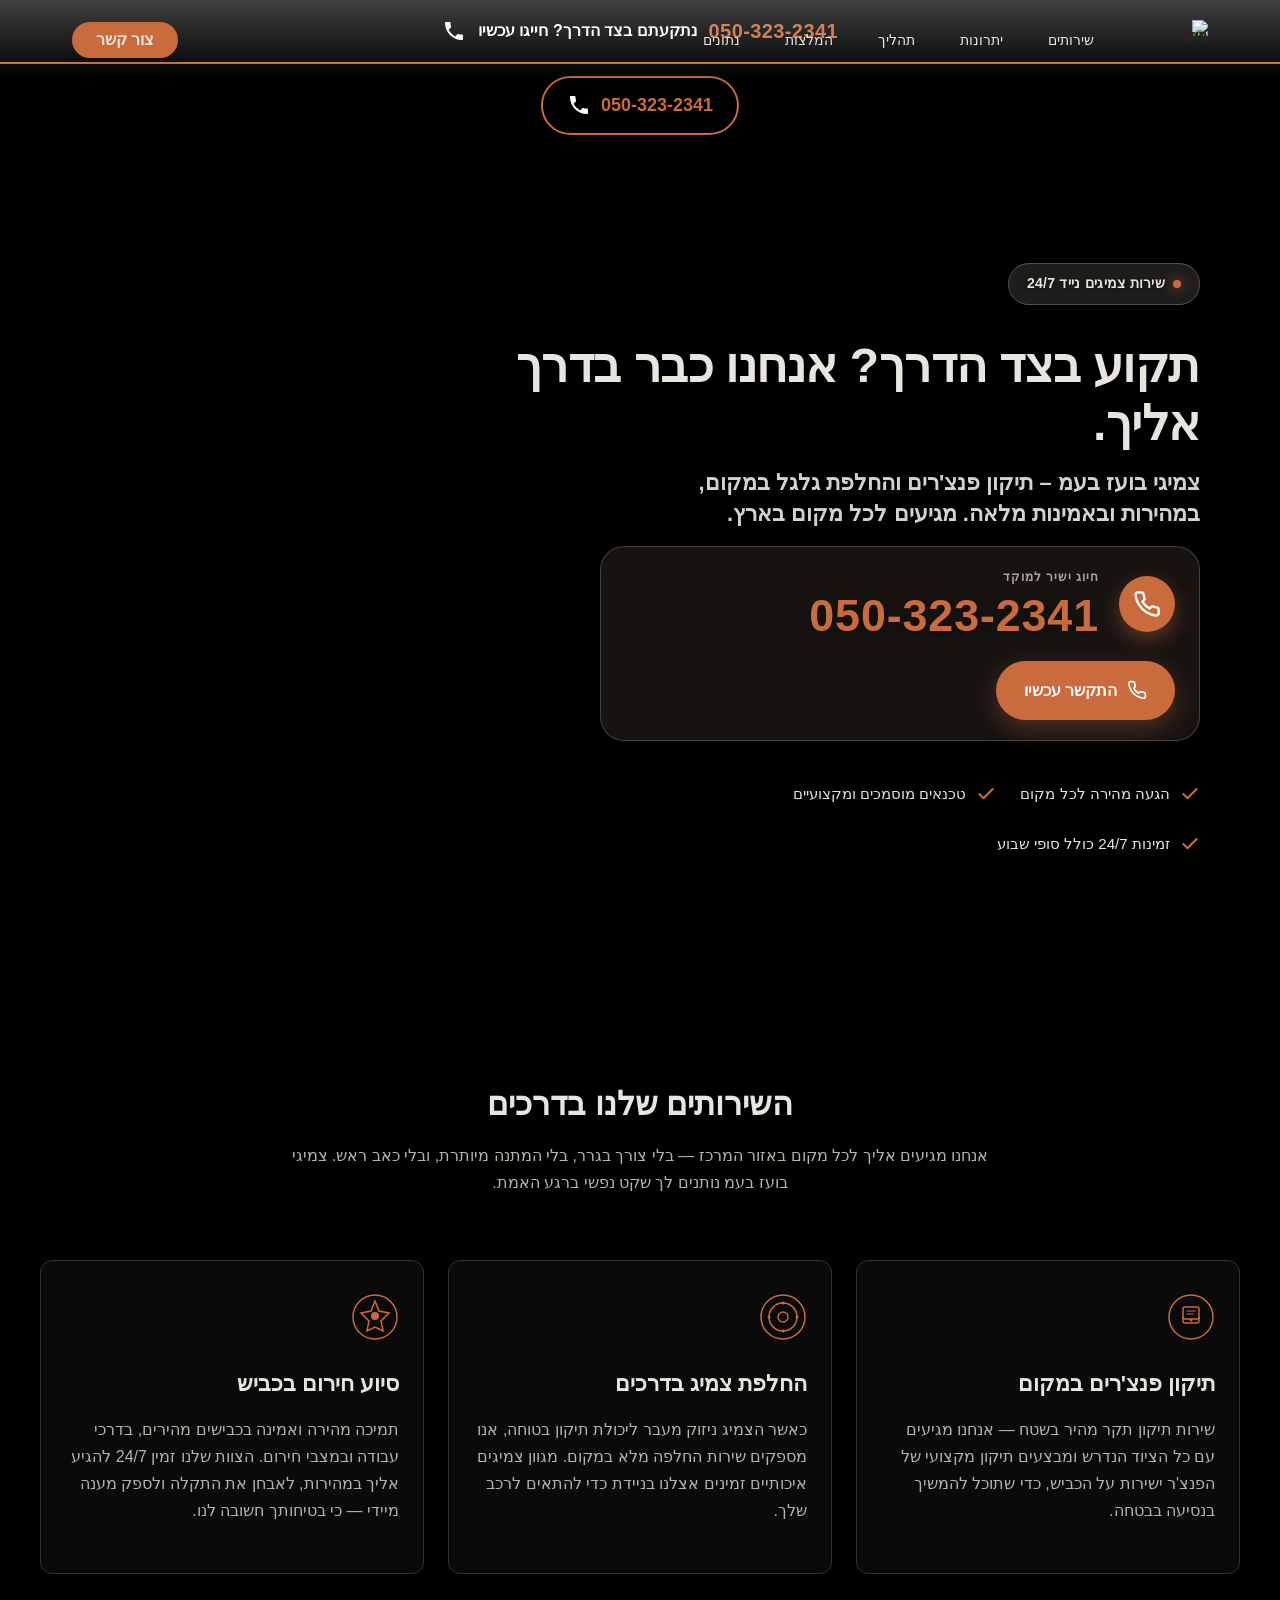
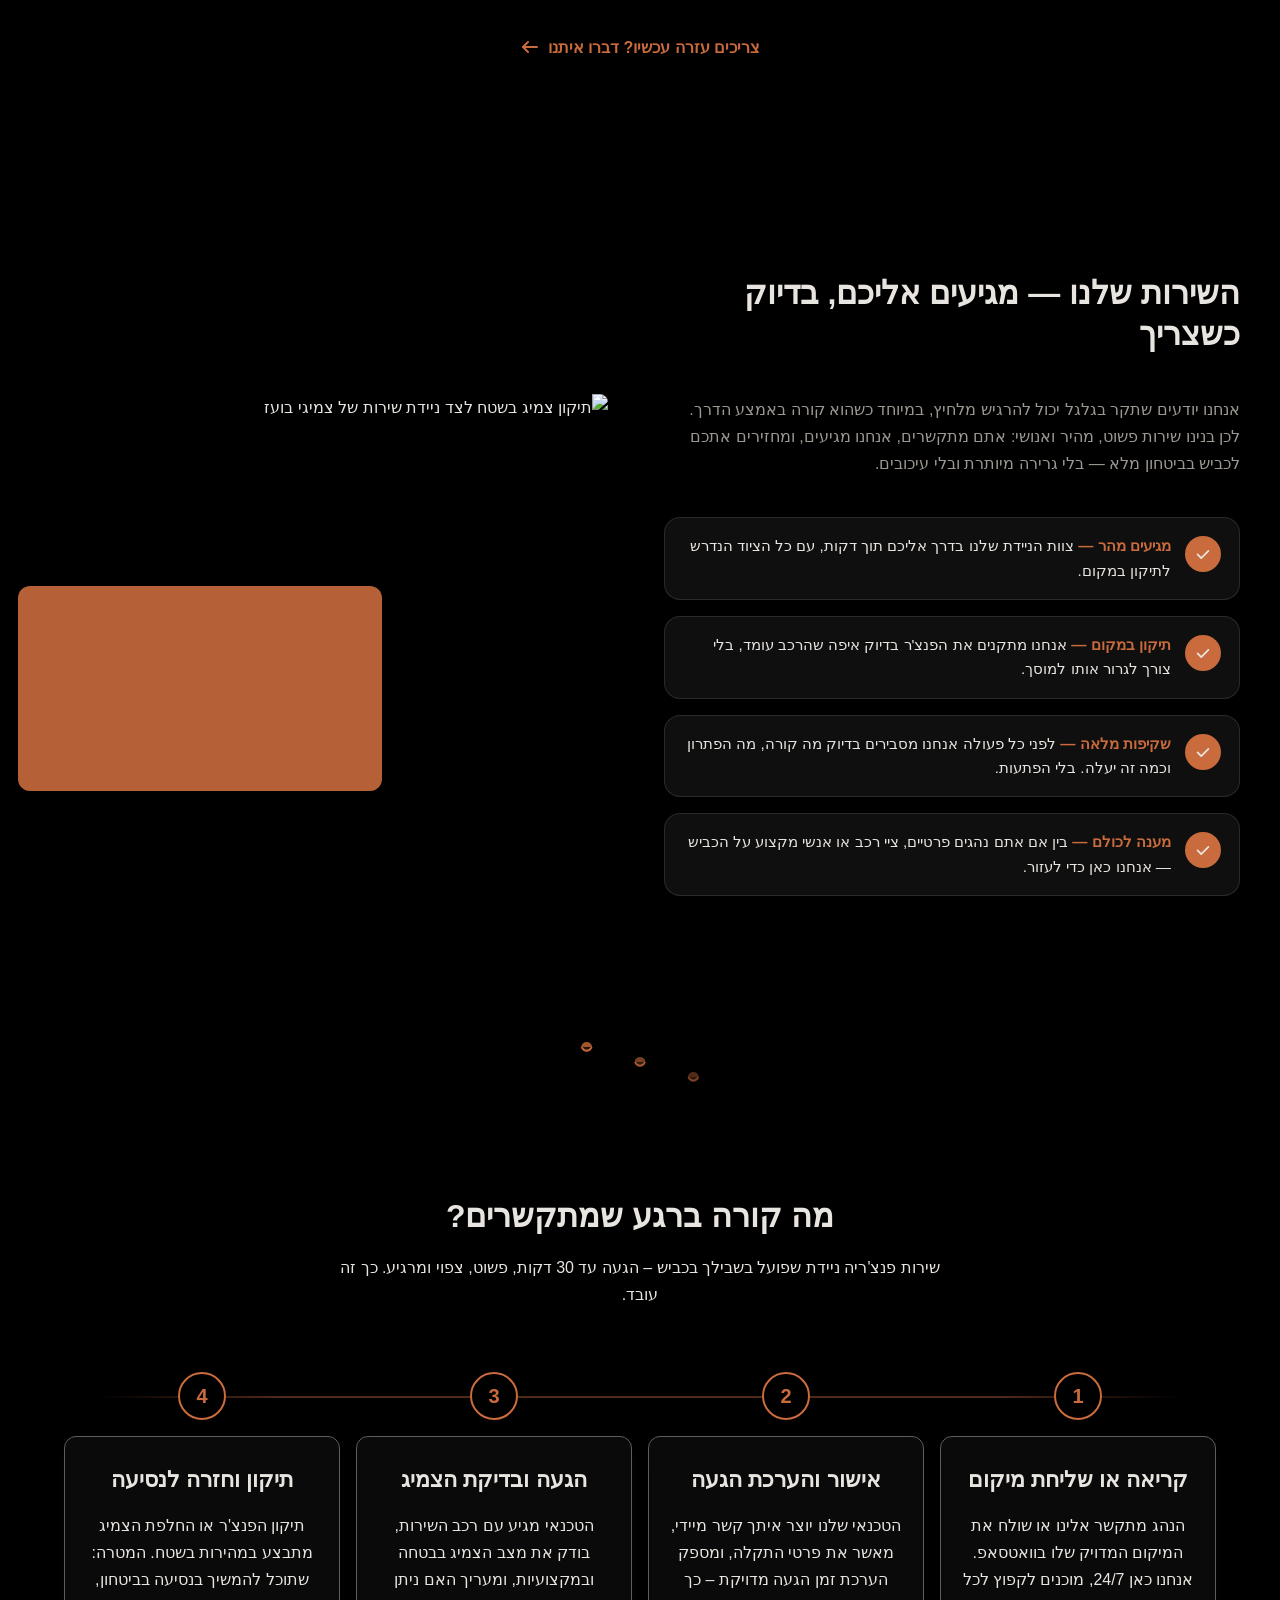
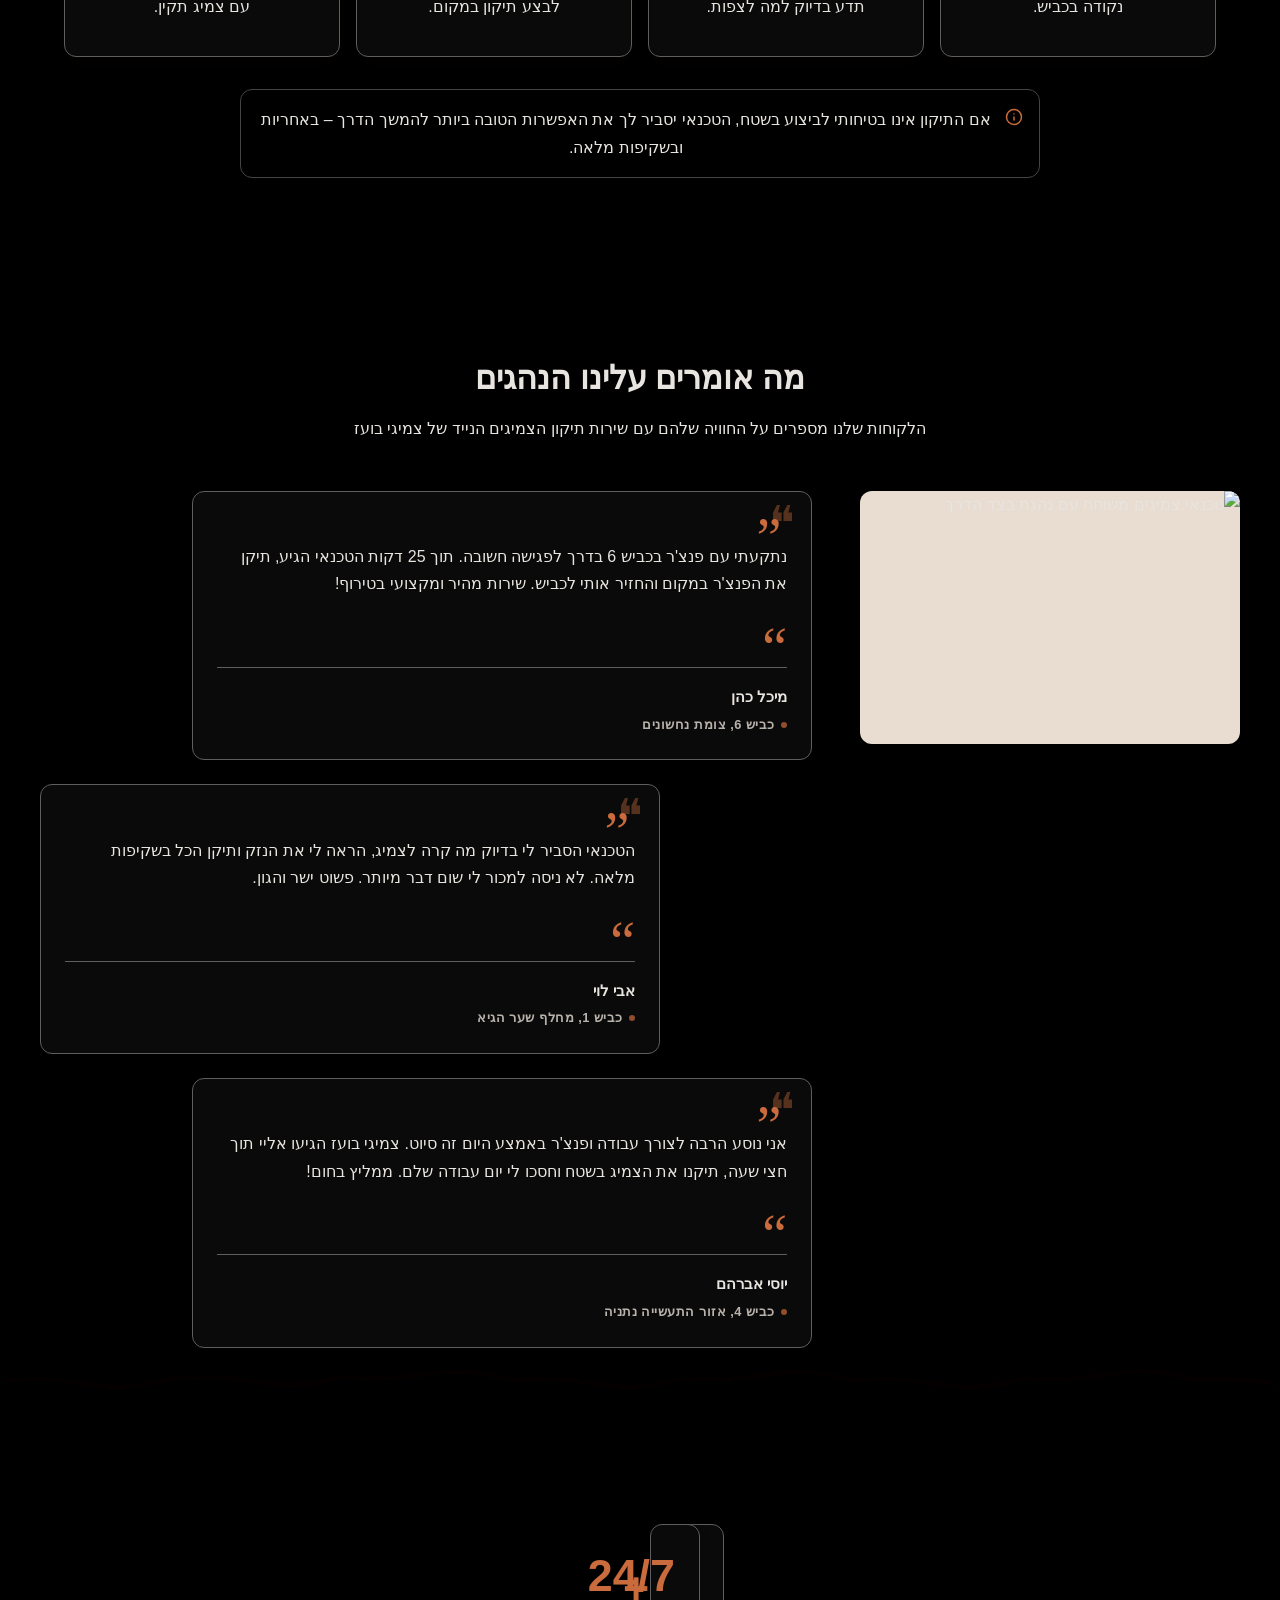
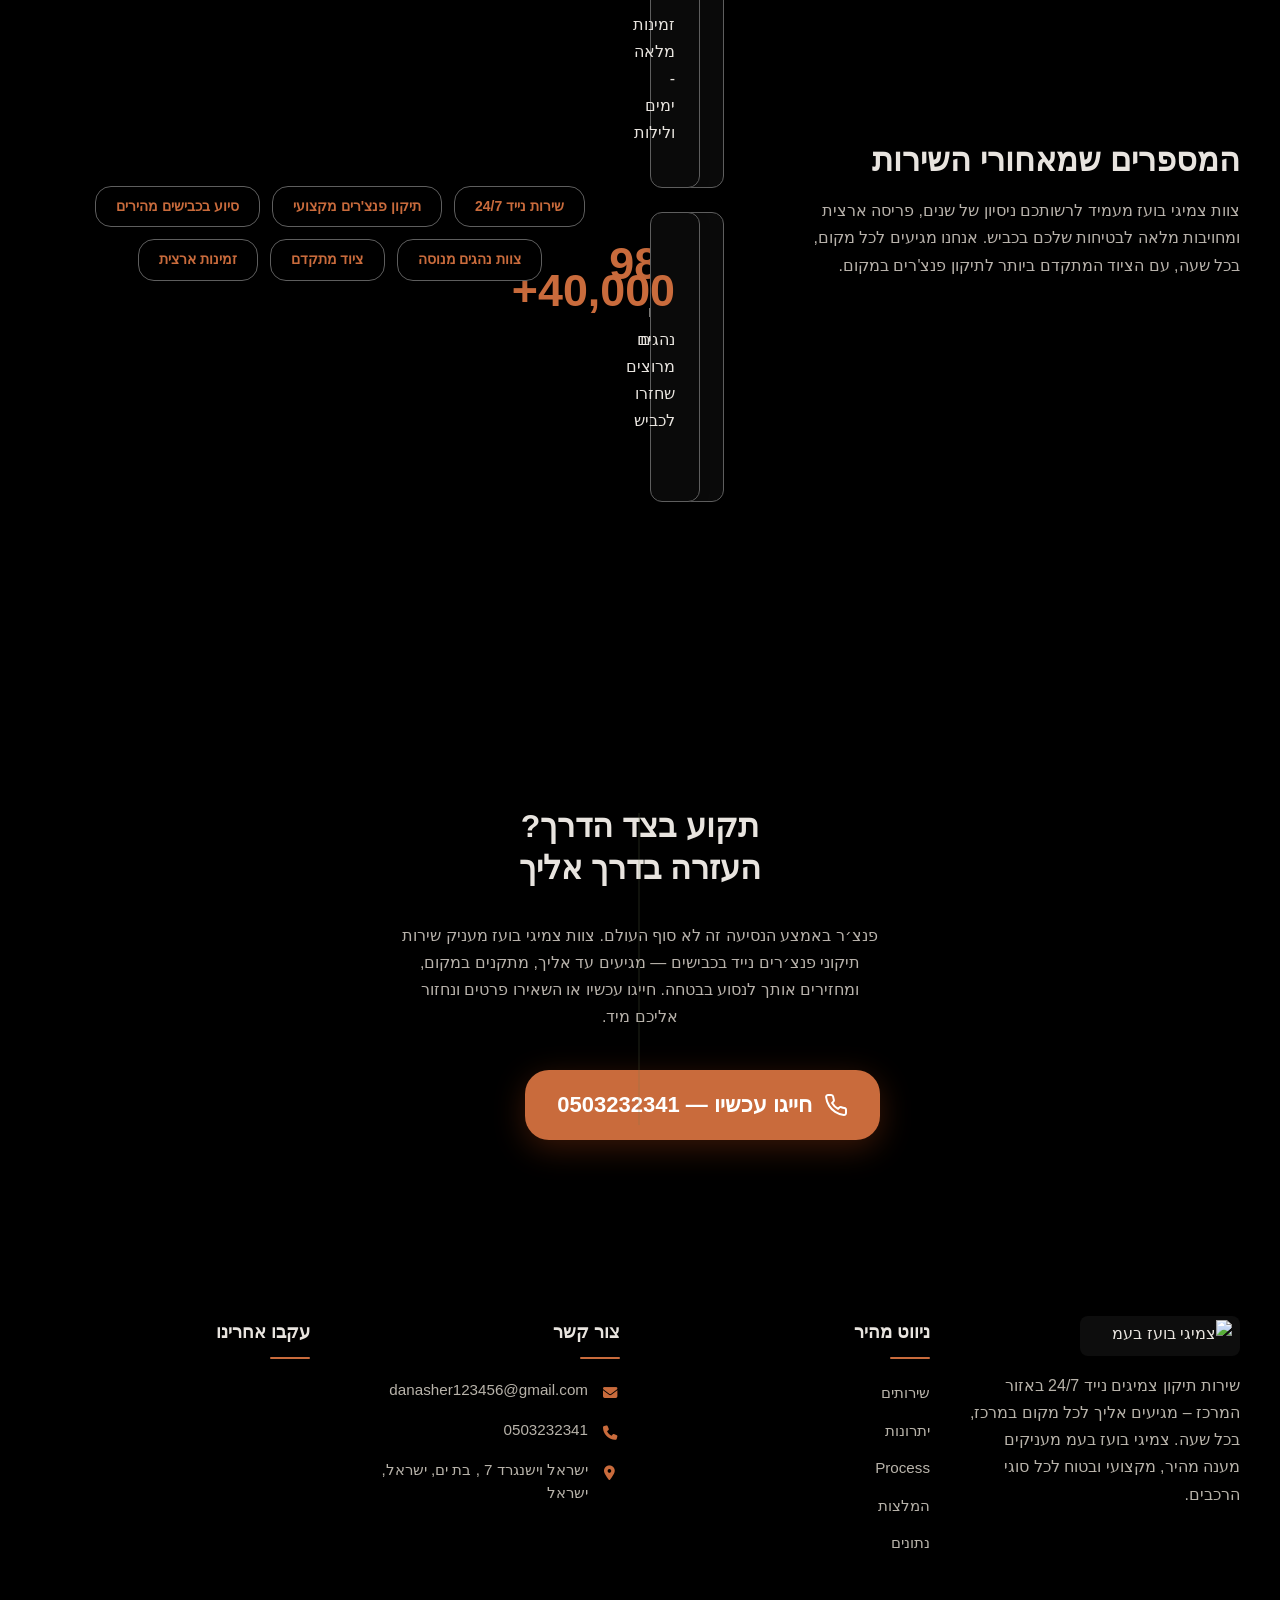
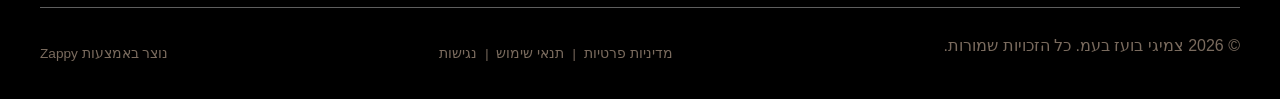
==== commit 4e8cf0c5: "Background sync: Progressive GitHub Sync" ====
--- a/public/index.html
+++ b/public/index.html
@@ -1 +1 @@
-<!doctype html><html dir="rtl" lang="he"><head><meta charset="UTF-8"><meta content="width=device-width,initial-scale=1" name="viewport"><meta content="index, follow" name="robots"><title>תיקון פנצ'ר בדרכים תוך 30 דקות — צמיגי בועז בעמ</title><meta content="נתקעתם עם פנצ'ר באמצע הדרך? צמיגי בועז בעמ מגיעים אליכם עם שירות תיקון צמיגים נייד, מהיר ואמין בכל שעה. חייגו עכשיו ונחזיר אתכם לנסוע בבטחה!" name="description"><meta content="תיקון פנצ'ר בדרכים, שירות צמיגים נייד, mobile tire repair service near me, פנצ'ריה ניידת, תיקון צמיגים עד הבית" name="keywords"><link href="/assets/favicon.ico" rel="icon" type="image/x-icon"><link href="/assets/favicon-16x16.png" rel="icon" type="image/png" sizes="16x16"><link href="/assets/favicon-32x32.png" rel="icon" type="image/png" sizes="32x32"><link href="/assets/favicon-48x48.png" rel="icon" type="image/png" sizes="48x48"><link href="/assets/favicon-192x192.png" rel="icon" type="image/png" sizes="192x192"><link href="/assets/favicon-512x512.png" rel="icon" type="image/png" sizes="512x512"><link href="/assets/apple-touch-icon.png" rel="apple-touch-icon"><script>!function(){"use strict";var t="839fa60e-4d73-4252-b014-104000f101b9",e="https://api.zappy5.com/api/analytics/track",a=18e5,n=2592e6,o=!0,i=!0,r=!0;var s=function(){var e="zappy_visitor_"+t,a=null;try{if(a=localStorage.getItem(e)){var o=JSON.parse(a),i=Date.now();if(i-o.created<n)return o.lastSeen=i,localStorage.setItem(e,JSON.stringify(o)),o.id}}catch(t){console.warn("Zappy Analytics: LocalStorage not available")}var r="zv_"+Date.now()+"_"+Math.random().toString(36).substr(2,9);try{localStorage.setItem(e,JSON.stringify({id:r,created:Date.now(),lastSeen:Date.now()}))}catch(t){}return r}(),c=function(){var e="zappy_session_"+t,n=null;try{if(n=sessionStorage.getItem(e)){var o=JSON.parse(n),i=Date.now();if(i-o.timestamp<a)return o.timestamp=i,sessionStorage.setItem(e,JSON.stringify(o)),o.id}}catch(t){console.warn("Zappy Analytics: SessionStorage not available")}var r="zs_"+Date.now()+"_"+Math.random().toString(36).substr(2,9);try{sessionStorage.setItem(e,JSON.stringify({id:r,timestamp:Date.now()}))}catch(t){}return r}();function l(a,n){n=n||{};var o={website_id:t,event_type:a,page_path:window.location.pathname,referrer:document.referrer||"direct",visitor_id:s,session_id:c,metadata:n};if(navigator.sendBeacon){var i=new Blob([JSON.stringify(o)],{type:"application/json"});navigator.sendBeacon(e,i)}else fetch(e,{method:"POST",headers:{"Content-Type":"application/json"},body:JSON.stringify(o),keepalive:!0}).catch(function(t){console.warn("Zappy Analytics: Failed to track event",t)})}o&&l("pageview",{title:document.title,url:window.location.href}),i&&document.addEventListener("click",function(t){var e=t.target;if("BUTTON"===e.tagName||e.closest("button")){var a="BUTTON"===e.tagName?e:e.closest("button");l("click",{element:"button",text:a.textContent.trim().substring(0,100),id:a.id||null,class:a.className||null})}else if("A"===e.tagName||e.closest("a")){var n="A"===e.tagName?e:e.closest("a");l("navigation",{element:"link",text:n.textContent.trim().substring(0,100),href:n.href,external:n.hostname!==window.location.hostname})}},!0),r&&document.addEventListener("submit",function(t){var e=t.target;l("form_submit",{form_id:e.id||null,form_name:e.name||null,form_action:e.action||null,form_method:e.method||"GET"})},!0);var d=Date.now();window.addEventListener("beforeunload",function(){l("page_unload",{time_on_page:Math.floor((Date.now()-d)/1e3),page_path:window.location.pathname})}),window.zappyAnalytics={track:l,getVisitorId:function(){return s},getSessionId:function(){return c}}}()</script><script>!function(){"use strict";if(!window.zappyFireMarketingEvent){var t={begin_checkout:"checkout_started",purchase:"checkout_complete",add_to_cart:"add_to_cart",view_product:"view_product"},e={whatsapp_click:{ga4:"contact",meta:"Contact",gtm:"whatsapp_click",ecom:!1},phone_click:{ga4:"contact",meta:"Contact",gtm:"phone_click",ecom:!1},contact_form_submitted:{ga4:"generate_lead",meta:"Lead",gtm:"contact_form_submitted",ecom:!1},checkout_started:{ga4:"begin_checkout",meta:"InitiateCheckout",gtm:"begin_checkout",ecom:!0},checkout_complete:{ga4:"purchase",meta:"Purchase",gtm:"purchase",ecom:!0},product_inquiry:{ga4:"generate_lead",meta:"Lead",gtm:"product_inquiry",ecom:!1},add_to_cart:{ga4:"add_to_cart",meta:"AddToCart",gtm:"add_to_cart",ecom:!0},view_product:{ga4:"view_item",meta:"ViewContent",gtm:"view_item",ecom:!0}};window.zappyFlushPendingMetaEvents=l,window.zappyFireMarketingEvent=function(r,n,o){try{o=o||{};var p=t[r]||r,d=e[p];if(!d)return;(n=n||{}).pagePath||n.page_path||(n.pagePath=a());var l="",m=!1,s=!1;if("checkout_complete"===p&&(m=!(!(l=String(n.orderId||n.order_id||n.transaction_id||""))||!function(t){if(!t)return!1;try{return"1"===window.sessionStorage.getItem(c(t))}catch(t){return!1}}(l)),s=!(!l||!u(l)),m&&s))return;if(!o.skipFirstParty&&!m)try{window.zappyAnalytics&&"function"==typeof window.zappyAnalytics.track&&window.zappyAnalytics.track(p,n)}catch(t){}if(!m){try{if(window.dataLayer=window.dataLayer||[],d.ecom){var _=i(p,n),h={};_.transaction_id&&(h.transaction_id=_.transaction_id),null!=_.value&&(h.value=_.value),_.currency&&(h.currency=_.currency),_.items&&(h.items=_.items),window.dataLayer.push({ecommerce:null}),window.dataLayer.push({event:d.gtm,ecommerce:h}),"checkout_complete"!==p&&"checkout_started"!==p||(window.dataLayer.push({ecommerce:null}),window.dataLayer.push({event:p,ecommerce:h}))}else{var w={event:d.gtm};for(var f in n)Object.prototype.hasOwnProperty.call(n,f)&&(w[f]=n[f]);window.dataLayer.push(w)}}catch(t){}l&&function(t){if(t)try{window.sessionStorage.setItem(c(t),"1")}catch(t){}}(l)}}catch(t){}};var r=Object.create(null);document.addEventListener("click",function(t){try{var e=t.target;if(!e)return;var r=s(e,".whatsapp-float, a.whatsapp-float, [data-zappy-whatsapp]"),n=function(t){for(var e=t;e&&e!==document;){if("A"===e.tagName)return e;e=e.parentElement}return null}(e),i=n&&n.href||"";if(r||n&&function(t){if(!t)return!1;var e=String(t).toLowerCase();return-1!==e.indexOf("wa.me/")||-1!==e.indexOf("api.whatsapp.com")||-1!==e.indexOf("whatsapp.com/send")||0===e.indexOf("whatsapp:")}(i)){if(!m("wa:"+i)){var c=r?"float":"link";window.zappyFireMarketingEvent("whatsapp_click",{source:c,href:i||null,pagePath:a()})}return}var o=s(e,".phone-header-btn, .nav-phone-btn, .call-btn, [data-zappy-phone]"),u="";if(n&&n.href&&0===String(n.href).toLowerCase().indexOf("tel:")?u=n.href:o&&o.href&&0===String(o.href).toLowerCase().indexOf("tel:")&&(u=o.href),o||u){var p="";return u&&(p=String(u).replace(/^tel:/i,"").trim()),void(m("tel:"+(p||o&&o.id||"btn"))||window.zappyFireMarketingEvent("phone_click",{source:o?"button":"link",phone:p||null,href:u||null,pagePath:a()}))}}catch(t){}},!0)}function a(){try{if(window.ZAPPY_CONFIG&&window.ZAPPY_CONFIG.currentPagePath)return window.ZAPPY_CONFIG.currentPagePath}catch(t){}try{return window.location.pathname||"/"}catch(t){return"/"}}function n(t){var e=(t=t||{}).items||t.cartItems||t.cart_items||t.lineItems||[];Array.isArray(e)||(e=[]);for(var r=[],a=0;a<e.length;a++){var n=e[a];if(n&&"object"==typeof n){var i=String(n.item_id||n.productId||n.product_id||n.id||"").trim(),c=String(n.item_name||n.productName||n.product_name||n.name||"").trim(),o=parseFloat(null!=n.price?n.price:null!=n.unitPrice?n.unitPrice:0)||0,u=Math.max(1,parseInt(null!=n.quantity?n.quantity:null!=n.qty?n.qty:1,10)||1);(i||c)&&r.push({item_id:i||c,item_name:c||i,price:o,quantity:u})}}return r}function i(t,e){var r=n(e=e||{}),i=parseFloat(null!=e.value?e.value:null!=e.total?e.total:0)||0,c=String(e.currency||"USD").toUpperCase();if("checkout_complete"===t)return{transaction_id:String(e.transaction_id||e.orderId||e.order_id||e.orderNumber||"")||void 0,value:i,currency:c,items:r};if("checkout_started"===t)return{value:i,currency:c,items:r};if("add_to_cart"===t){var o=r.length?r:[{item_id:String(e.productId||e.product_id||""),item_name:String(e.productName||e.product_name||""),price:parseFloat(null!=e.value?e.value:null!=e.price?e.price:0)||0,quantity:parseInt(null!=e.quantity?e.quantity:1,10)||1}].filter(function(t){return t.item_id||t.item_name});return{value:i||(o[0]?o[0].price*o[0].quantity:0),currency:c,items:o}}if("view_product"===t){var u=r.length?r:[{item_id:String(e.productId||e.product_id||""),item_name:String(e.productName||e.product_name||""),price:parseFloat(null!=e.price?e.price:null!=e.value?e.value:0)||0,quantity:1}].filter(function(t){return t.item_id||t.item_name});return{currency:c,value:i||(u[0]?u[0].price:0),items:u}}return"whatsapp_click"===t||"phone_click"===t?{method:"whatsapp_click"===t?"whatsapp":"phone",page_path:e.pagePath||a()}:"contact_form_submitted"===t||"product_inquiry"===t?{page_path:e.pagePath||a()}:e}function c(t){return"zappy_purchase_fired_"+String(t||"")}function o(t){return"zappy_purchase_meta_fired_"+String(t||"")}function u(t){if(!t)return!1;try{return"1"===window.sessionStorage.getItem(o(t))}catch(t){return!1}}function p(t){if(t)try{window.sessionStorage.setItem(o(t),"1")}catch(t){}}function d(){try{return Array.isArray(window.__zappyPendingMetaEvents)||(window.__zappyPendingMetaEvents=[]),window.__zappyPendingMetaEvents}catch(t){return[]}}function l(){if("function"==typeof window.fbq){var t=d().slice();try{window.__zappyPendingMetaEvents=[]}catch(t){}for(var e=0;e<t.length;e++){var r=t[e];if(r&&r.eventName&&(!r.orderId||!u(r.orderId)))try{window.fbq("track",r.eventName,r.params||{}),r.orderId&&p(r.orderId)}catch(t){}}}}function m(t){var e=Date.now();return!!(r[t]&&e-r[t]<800)||(r[t]=e,!1)}function s(t,e){return t&&t.closest?t.closest(e):null}}()</script><meta content="תיקון פנצ'ר בדרכים תוך 30 דקות — צמיגי בועז בעמ" property="og:title"><meta content="נתקעתם עם פנצ'ר באמצע הדרך? צמיגי בועז בעמ מגיעים אליכם עם שירות תיקון צמיגים נייד, מהיר ואמין בכל שעה. חייגו עכשיו ונחזיר אתכם לנסוע בבטחה!" property="og:description"><meta content="summary_large_image" name="twitter:card"><meta content="תיקון פנצ'ר בדרכים תוך 30 דקות — צמיגי בועז בעמ" name="twitter:title"><meta content="נתקעתם עם פנצ'ר באמצע הדרך? צמיגי בועז בעמ מגיעים אליכם עם שירות תיקון צמיגים נייד, מהיר ואמין בכל שעה. חייגו עכשיו ונחזיר אתכם לנסוע בבטחה!" name="twitter:description"><script type="application/ld+json">{"@context":"https://schema.org","@graph":[{"@type":"LocalBusiness","@id":"https://tzmagei-boaz-ltd.zappy5.app#organization","name":"צמיגי בועז בעמ","url":"https://tzmagei-boaz-ltd.zappy5.app","description":"A mobile tire repair service that operates on the road, providing on-site puncture repair and tire assistance to drivers who experience flat tires while driving. The service is built around speed, reliability, and convenience — coming directly to the stranded driver wherever they are on the road.","address":{"@type":"PostalAddress","streetAddress":"ישראל וישנגרד 7 , בת ים, ישראל, ישראל"},"contactPoint":[{"@type":"ContactPoint","contactType":"customer service","email":"danasher123456@gmail.com","telephone":"0503232341"}]},{"@type":"WebSite","@id":"https://tzmagei-boaz-ltd.zappy5.app#website","url":"https://tzmagei-boaz-ltd.zappy5.app","name":"צמיגי בועז בעמ","publisher":{"@id":"https://tzmagei-boaz-ltd.zappy5.app#organization"}}]}</script><meta content="website" property="og:type"><meta content="he_IL" property="og:locale"><style>.skip-link{position:absolute;top:0;left:0;transform:translateY(-200%);padding:12px 18px;background:var(--bg-dark,#1a1a1a);color:var(--text-light,#fff);font-weight:600;border-radius:0 0 8px 0;z-index:10000}.skip-link:focus{transform:none;outline:2px solid var(--ring,#fff);outline-offset:2px}:focus-visible{outline:2px solid var(--ring,currentColor);outline-offset:3px}</style><link href="/assets/favicon.ico" rel="icon" type="image/x-icon"><link href="/assets/favicon-16x16.png" rel="icon" type="image/png" sizes="16x16"><link href="/assets/favicon-32x32.png" rel="icon" type="image/png" sizes="32x32"><link href="/assets/favicon-48x48.png" rel="icon" type="image/png" sizes="48x48"><link href="/assets/favicon-192x192.png" rel="icon" type="image/png" sizes="192x192"><link href="/assets/favicon-512x512.png" rel="icon" type="image/png" sizes="512x512"><link href="/assets/apple-touch-icon.png" rel="apple-touch-icon"><link href="https://cdn.jsdelivr.net/npm/vanilla-cookieconsent@3/dist/cookieconsent.css" rel="stylesheet"><script>function gtag(){dataLayer.push(arguments)}window.dataLayer=window.dataLayer||[],gtag("consent","default",{ad_storage:"denied",ad_user_data:"denied",ad_personalization:"denied",analytics_storage:"denied",wait_for_update:500})</script><script>!function(e,t,a,n){e[n]=e[n]||[],e[n].push({"gtm.start":(new Date).getTime(),event:"gtm.js"});var g=t.getElementsByTagName(a)[0],m=t.createElement(a);m.async=!0,m.src="https://www.googletagmanager.com/gtm.js?id=GTM-KP28756L",g.parentNode.insertBefore(m,g)}(window,document,"script","dataLayer")</script><script src="https://www.googletagmanager.com/gtag/js?id=AW-18231256618" async=""></script><script>function gtag(){dataLayer.push(arguments)}window.dataLayer=window.dataLayer||[],gtag("js",new Date),gtag("config","AW-18231256618")</script><noscript><iframe height="0" src="https://www.googletagmanager.com/ns.html?id=GTM-KP28756L" style="display:none;visibility:hidden" width="0"></iframe></noscript><style data-zappy-section-v2-css="true">.index-hero-section{position:relative;min-height:100vh;display:flex;align-items:center;justify-content:flex-start;overflow:hidden;background-color:var(--bg-dark);color:var(--text-light);padding:140px 20px 80px;isolation:isolate}.index-hero-section__bg-wrapper{position:absolute;inset:0;z-index:-2;background:var(--bg-dark)}.index-hero-section__bg-image{width:100%;height:100%;object-fit:cover;display:block}.index-hero-section__scrim{position:absolute;inset:0;z-index:-1;pointer-events:none;background-image:radial-gradient(circle at 15% 80%,rgba(0,0,0,.52) 0,rgba(0,0,0,.28) 45%,rgba(0,0,0,.08) 70%,rgba(0,0,0,.02) 100%),linear-gradient(180deg,rgba(42,36,31,.55) 0,rgba(42,36,31,.15) 30%,rgba(42,36,31,.05) 60%,rgba(42,36,31,.35) 100%)}.index-hero-section__content{position:relative;z-index:10;max-width:1200px;margin:0 auto;width:100%;text-align:right;padding-inline-start:clamp(0px,5vw,40px)}.index-hero-section__badge{display:inline-flex;align-items:center;gap:8px;background:rgba(246,239,227,.12);border:1px solid rgba(246,239,227,.25);backdrop-filter:blur(6px);-webkit-backdrop-filter:blur(6px);border-radius:100px;padding:8px 18px;margin-bottom:24px;color:var(--text-light);font-size:.875rem;font-weight:600;letter-spacing:.02em;text-shadow:0 1px 4px rgba(0,0,0,.4)}.index-hero-section__badge-dot{width:8px;height:8px;border-radius:50%;background:var(--accent);box-shadow:0 0 12px rgba(201,107,60,.8);flex-shrink:0}.index-hero-section__title{font-size:3rem;font-weight:800;letter-spacing:-.01em;line-height:1.15;color:var(--text-light);margin:0 0 16px;text-shadow:0 2px 12px rgba(0,0,0,.45),0 1px 3px rgba(0,0,0,.5);max-width:700px}.index-hero-section__subtitle{font-size:1.25rem;font-weight:500;line-height:1.5;color:var(--text-light);margin:0 0 40px;max-width:560px;text-shadow:0 1px 8px rgba(0,0,0,.5);opacity:.92}.index-hero-section__phone-card{display:flex;align-items:center;gap:20px;flex-wrap:wrap;background:rgba(42,36,31,.55);backdrop-filter:blur(12px);-webkit-backdrop-filter:blur(12px);border:1px solid rgba(246,239,227,.2);border-radius:24px;padding:20px 24px;margin-bottom:40px;max-width:600px;box-shadow:0 16px 40px rgba(0,0,0,.25)}.index-hero-section__phone-icon{width:56px;height:56px;border-radius:50%;background:var(--accent);color:#fff;display:flex;align-items:center;justify-content:center;flex-shrink:0;box-shadow:0 8px 20px rgba(201,107,60,.4)}.index-hero-section__phone-icon svg{width:28px;height:28px}.index-hero-section__phone-info{display:flex;flex-direction:column;gap:4px;flex:1 1 auto;min-width:180px}.index-hero-section__phone-label{font-size:.75rem;font-weight:700;letter-spacing:.08em;text-transform:uppercase;color:var(--text-light);opacity:.7}.index-hero-section__phone-number{font-size:2.2rem;font-weight:800;letter-spacing:.02em;color:var(--text-light);text-decoration:none;line-height:1.1;text-shadow:0 2px 8px rgba(0,0,0,.4);transition:color .25s ease}.index-hero-section__phone-number:hover{color:var(--accent)}.index-hero-section__call-btn{display:inline-flex;align-items:center;justify-content:center;gap:10px;background:var(--accent);color:#fff;padding:16px 28px;border-radius:50px;border:none;font-weight:700;font-size:1rem;cursor:pointer;text-decoration:none;white-space:nowrap;transition:all .3s cubic-bezier(.4, 0, .2, 1);box-shadow:0 8px 24px rgba(201,107,60,.35);flex-shrink:0}.index-hero-section__call-btn svg{width:20px;height:20px}.index-hero-section__call-btn:hover{transform:translateY(-3px);box-shadow:0 12px 32px rgba(201,107,60,.5);background:#d87545}.index-hero-section__trust-list{list-style:none;padding:0;margin:0;display:flex;flex-wrap:wrap;gap:24px;max-width:600px}.index-hero-section__trust-item{display:flex;align-items:center;gap:10px;color:var(--text-light);font-size:.95rem;font-weight:500;text-shadow:0 1px 6px rgba(0,0,0,.5);flex-direction:row}.index-hero-section__trust-item svg{width:20px;height:20px;color:var(--accent);flex-shrink:0;filter:drop-shadow(0 1px 3px rgba(0,0,0,.4))}.index-hero-section__trust-item span{color:inherit}@media (max-width:768px){.index-hero-section{padding:120px 16px 60px;min-height:100dvh;justify-content:center}.index-hero-section__content{padding-inline-start:0;text-align:center}.index-hero-section__title{font-size:2.2rem;line-height:1.2;max-width:none}.index-hero-section__subtitle{font-size:1.1rem;margin:0 auto 32px;max-width:420px}.index-hero-section__badge{margin-bottom:20px;font-size:.8rem}.index-hero-section__phone-card{flex-direction:column;align-items:center;text-align:center;gap:16px;padding:24px 20px;margin:0 auto 32px;max-width:400px}.index-hero-section__phone-info{align-items:center}.index-hero-section__phone-number{font-size:1.8rem}.index-hero-section__call-btn{width:100%;justify-content:center}.index-hero-section__trust-list{justify-content:center;gap:16px}.index-hero-section__trust-item{font-size:.85rem}}@media (min-width:769px) and (max-width:1024px){.index-hero-section__title{font-size:2.6rem}.index-hero-section__phone-number{font-size:2rem}}.hero .hero-title,.hero h1,.hero-section h1,.hero-title,[class*=hero-] h1,[class~=hero] h1{font-size:48px!important;line-height:1.2!important}@media (max-width:1024px){.hero .hero-title,.hero h1,.hero-section h1,.hero-title,[class*=hero-] h1,[class~=hero] h1{font-size:36px!important}}@media (max-width:768px){.hero .hero-title,.hero h1,.hero-section h1,.hero-title,[class*=hero-] h1,[class~=hero] h1{font-size:28px!important}}</style><style id="zappy-critical-above-fold-css">html{box-sizing:border-box;-webkit-text-size-adjust:100%}*,::after,::before{box-sizing:inherit}body{margin:0;min-width:320px;overflow-x:clip}img,svg,video{max-width:100%;height:auto}main{display:block}.container{width:min(100% - 32px,1200px);margin-inline:auto}.navbar,header .navbar,header[role=banner],nav.navbar{position:relative;z-index:1000;width:100%}.nav-container,.navbar .container{display:flex;align-items:center;justify-content:space-between;min-height:64px}.logo,.logo-link img{display:block;width:35px;height:35px;object-fit:contain}#navMenu,.nav-menu{list-style:none;margin:0;padding:0}#navMenu a,.nav-menu a,.navbar .nav-links a,.navbar a{color:inherit;text-decoration:none}#navMenu .sub-menu,.nav-menu .sub-menu,.navbar .sub-menu{display:none}.fa,.fa-brands,.fa-regular,.fa-solid,.fab,.far,.fas{display:inline-block;min-width:1em;text-align:center}html:not(#zappy-noop) .navbar:has(.nav-ecommerce-icons)>.phone-header-btn,html:not(#zappy-noop)[data-zappy-site-type=ecommerce] .phone-header-btn{display:none!important;visibility:hidden!important;width:0!important;height:0!important;pointer-events:none!important}.zappy-preview-empty-store-cta{display:none!important;visibility:hidden!important;height:0!important;max-height:0!important;overflow:hidden!important;margin:0!important;padding:0!important;border:0!important;box-shadow:none!important}.zappy-catalog-menu{background:var(--surface-color,var(--surface,linear-gradient(135deg,#f8f9fa 0,#fff 100%)));border-bottom:1px solid var(--border-color,#e5e7eb);padding:0;position:sticky;top:0;z-index:90}.zappy-catalog-menu.rtl,.zappy-catalog-menu[dir=rtl]{direction:rtl}.zappy-catalog-menu.ltr,.zappy-catalog-menu[dir=ltr]{direction:ltr}.catalog-menu-container{max-width:1440px;margin:0 auto;display:flex;align-items:center;gap:8px;padding:10px 24px;overflow:visible}.catalog-menu-categories,.catalog-menu-list{display:flex;align-items:center;gap:4px;flex-wrap:wrap;margin:0;padding:0;list-style:none}.catalog-menu-item{display:inline-flex;align-items:center;padding:8px 16px;font-size:14px;font-weight:500;color:var(--text-color,var(--text,#374151));text-decoration:none;border-radius:20px;white-space:nowrap}.catalog-menu-all{background:var(--primary-color,var(--primary,#111));color:var(--text-light,#fff)!important}.catalog-menu-parent{position:relative;display:inline-flex;align-items:center}.catalog-menu-trigger{display:inline-flex;align-items:center;gap:6px}.catalog-menu-chevron{flex-shrink:0}.catalog-menu-parent>.sub-menu{display:none!important;visibility:hidden!important;opacity:0!important;pointer-events:none!important}.hero-section,.index-hero-section,section[class*=hero]{position:relative;overflow:hidden}.hero-section,.index-hero-section{min-height:560px}section[data-hero-type*=fullscreen]{min-height:100vh}.hero-bg-image,.hero-bg-wrapper,section[class*=hero] [class*=hero-bg]{position:absolute;inset:0;width:100%;height:100%}.hero-bg-image img,.hero-bg-wrapper img,section[class*=hero] [data-hero-bg],section[class*=hero] img[data-hero-background=true]{width:100%!important;height:100%!important;object-fit:cover!important;display:block}.hero-content,section[class*=hero] .container{position:relative;z-index:2}@media(max-width:768px){:root{--header-height:72px;--total-header-height:72px;--zappy-mobile-menu-top:72px}html[data-zappy-site-type=ecommerce] body{padding-top:var(--total-header-height,72px)}html[data-zappy-site-type=ecommerce] body>.navbar:not(.zappy-catalog-menu),html[data-zappy-site-type=ecommerce] body>nav.navbar{position:fixed!important;top:0;left:0;right:0;z-index:100000;width:100%;margin-bottom:0}.zappy-catalog-menu{position:fixed;top:var(--header-height,72px);left:0;right:0;z-index:99999}.nav-container,.navbar .container{min-height:60px}#navMenu,.nav-menu{max-width:100vw;overflow-x:hidden}.hero-section,.index-hero-section,section[class*=hero],section[data-hero-type*=fullscreen]{min-height:100svh}.hero-bg-image,.hero-bg-wrapper,.hero-scrim{min-height:100svh}}:root{--nav-bg:#000000}.navbar{background-color:#000!important}/* ZAPPY_ANNOUNCEMENT_HEADER_OFFSET_CSS_V3 */ :root{--zappy-header-stack-height:calc(var(--zappy-announcement-height, 40px) + var(--header-height, 72px))}body:has(.zappy-announcement-bar) .navbar:not(.zappy-catalog-menu):not(.mobile-search-panel),body:has(.zappy-announcement-bar) header.navbar,body:has(.zappy-announcement-bar) nav.navbar:not(.zappy-catalog-menu){top:var(--zappy-announcement-height,40px)!important}[data-zappy-content-align]{display:flex!important;flex-direction:column!important}[data-zappy-content-align^=top-]{justify-content:flex-start!important}[data-zappy-content-align^=center-],[data-zappy-content-align^=lower-],[data-zappy-content-align^=upper-]{justify-content:center!important}[data-zappy-content-align^=bottom-]{justify-content:flex-end!important}[data-zappy-content-align$="-left"],[data-zappy-content-align$="-mid-left"]{align-items:flex-start!important;text-align:start!important}[data-zappy-content-align$="-center"]{align-items:center!important;text-align:center!important}[data-zappy-content-align$="-mid-right"],[data-zappy-content-align$="-right"]{align-items:flex-end!important;text-align:end!important}[data-zappy-content-align] [data-zappy-align-target]{margin-left:auto;margin-right:auto}[data-zappy-content-align$="-center"] [data-zappy-align-target],[data-zappy-content-align$="-center"] [data-zappy-align-target]>*{text-align:center!important}</style><link href="/styles.css" rel="stylesheet"><script>window.ZAPPY_WEBSITE_ID="839fa60e-4d73-4252-b014-104000f101b9",window.ZAPPY_API_BASE="https://api.zappy5.com"</script><link href="/assets/image-mobile-tire-repair-service-section-hero-index-hero-image-1.webp" rel="preload" as="image" fetchpriority="high"><style id="zappy-dropdown-submenu-styles">#navMenu li:has(.sub-menu),.nav-menu li:has(.sub-menu),.navbar li:has(.sub-menu),nav li:has(.sub-menu){position:relative}#navMenu .sub-menu,.nav-menu .sub-menu,.navbar .sub-menu,nav .sub-menu{display:block!important;position:absolute!important;top:100%;left:0;min-width:220px;border-radius:8px;box-shadow:0 8px 25px rgba(0,0,0,.15);padding:8px 0;opacity:0;visibility:hidden;transform:translateY(10px);transition:all .3s ease;z-index:1000;list-style:none;pointer-events:none}#navMenu li:hover>.sub-menu,.nav-menu li:hover>.sub-menu,.navbar li:hover>.sub-menu,nav li:hover>.sub-menu{opacity:1!important;visibility:visible!important;transform:translateY(0)!important;pointer-events:auto!important}.sub-menu li{list-style:none;margin:0;padding:0}.sub-menu a{display:block!important;padding:10px 16px!important;color:var(--text-dark,#333)!important;font-weight:500;text-decoration:none;white-space:nowrap;transition:background-color .2s}.sub-menu .zappy-nav-child>a{padding-left:28px!important;font-size:.9em!important;opacity:.85!important}[dir=rtl] .sub-menu .zappy-nav-child>a,html[lang=ar] .sub-menu .zappy-nav-child>a,html[lang=he] .sub-menu .zappy-nav-child>a{padding-left:10px!important;padding-right:28px!important}.sub-menu .zappy-nav-parent>a{font-weight:600!important}.sub-menu a:hover{background-color:#f5f5f5}[dir=rtl] .nav-menu .sub-menu,[dir=rtl] .navbar .sub-menu,[dir=rtl] nav .sub-menu,html[lang=ar] .nav-menu .sub-menu,html[lang=ar] .navbar .sub-menu,html[lang=ar] nav .sub-menu,html[lang=he] .nav-menu .sub-menu,html[lang=he] .navbar .sub-menu,html[lang=he] nav .sub-menu{left:auto!important;right:0!important}.sub-menu:empty,.sub-menu:not(:has(li)):not(:has(> a)),.sub-menu:not(:has(li:not(.zappy-hidden-menu-item))):not(:has(> a)){display:none!important;opacity:0!important;visibility:hidden!important;pointer-events:none!important}li:has(.menu-group-title):hover>.sub-menu{opacity:1!important;visibility:visible!important;transform:translateY(0)!important;pointer-events:auto!important}#navMenu>li>.menu-group-title,.nav-menu>li>.menu-group-title{display:inline-block;padding:.5rem 1rem;cursor:default;user-select:none}@media (max-width:768px){#navMenu .sub-menu,.nav-menu .sub-menu,.navbar .sub-menu,nav .sub-menu{position:static!important;transform:none!important;box-shadow:none!important;background:0 0!important;max-height:0;overflow:hidden;opacity:0;visibility:hidden;transition:max-height .3s ease,opacity .3s ease;padding:0!important;border-radius:0!important}#navMenu .sub-menu.mobile-expanded,.nav-menu .sub-menu.mobile-expanded,.navbar .sub-menu.mobile-expanded{max-height:none!important;overflow-y:visible!important;opacity:1!important;visibility:visible!important;padding:8px 0 8px 16px!important}[dir=rtl] .sub-menu.mobile-expanded,html[lang=he] .sub-menu.mobile-expanded{padding:8px 16px 8px 0!important}#navMenu li:hover>.sub-menu,.nav-menu li:hover>.sub-menu,.navbar li:hover>.sub-menu,nav li:hover>.sub-menu{opacity:0;visibility:hidden;pointer-events:none}#navMenu li>.sub-menu.mobile-expanded,.nav-menu li>.sub-menu.mobile-expanded,.navbar li>.sub-menu.mobile-expanded,nav li>.sub-menu.mobile-expanded{opacity:1!important;visibility:visible!important;pointer-events:auto!important}#navMenu li:has(.sub-menu),.nav-menu li:has(.sub-menu),.navbar li:has(.sub-menu),nav li:has(.sub-menu){display:flex!important;flex-wrap:wrap!important;align-items:center!important;position:relative!important;min-height:44px!important}#navMenu li:has(.sub-menu)>a,.nav-menu li:has(.sub-menu)>a,.navbar li:has(.sub-menu)>a,nav li:has(.sub-menu)>a{flex:1!important;min-width:0!important}#navMenu li:has(.sub-menu)>.menu-group-title,.nav-menu li:has(.sub-menu)>.menu-group-title,.navbar li:has(.sub-menu)>.menu-group-title,nav li:has(.sub-menu)>.menu-group-title{flex:1!important;min-width:0!important;display:flex!important;align-items:center!important;padding:12px 16px!important;min-height:44px!important;line-height:1.4!important;font-weight:600!important;box-sizing:border-box!important}#navMenu li:has(.sub-menu)>.sub-menu,.nav-menu li:has(.sub-menu)>.sub-menu,.navbar li:has(.sub-menu)>.sub-menu,nav li:has(.sub-menu)>.sub-menu{flex-basis:100%!important;width:100%!important}#navMenu li:has(.sub-menu)>a [class*=arrow],#navMenu li:has(.sub-menu)>a [class*=chevron],.nav-menu li:has(.sub-menu)>a .fa-angle-down,.nav-menu li:has(.sub-menu)>a .fa-chevron-down,.nav-menu li:has(.sub-menu)>a [class*=arrow],.nav-menu li:has(.sub-menu)>a [class*=chevron],nav li:has(.sub-menu)>a [class*=arrow],nav li:has(.sub-menu)>a [class*=chevron]{display:none!important;visibility:hidden!important}.mobile-submenu-toggle{display:flex!important;align-items:center!important;justify-content:center!important;width:44px!important;height:auto!important;background:0 0!important;border:none!important;cursor:pointer!important;color:var(--text-light)!important;position:static!important;flex-shrink:0!important;align-self:stretch!important;z-index:2!important;padding:0!important;margin:0!important}.mobile-submenu-toggle::after{content:''!important;width:0!important;height:0!important;border-left:6px solid transparent!important;border-right:6px solid transparent!important;border-top:7px solid currentColor!important;transition:transform .3s ease!important}.mobile-submenu-toggle.expanded::after{transform:rotate(180deg)!important}.sub-menu a{padding:10px 0!important;display:block!important;color:var(--text-light)!important;white-space:normal!important}.sub-menu .zappy-nav-child>a{padding-left:28px!important;font-size:.9em!important;opacity:.85!important}[dir=rtl] .sub-menu .zappy-nav-child>a,html[lang=ar] .sub-menu .zappy-nav-child>a,html[lang=he] .sub-menu .zappy-nav-child>a{padding-left:0!important;padding-right:28px!important}.sub-menu .zappy-nav-parent>a{font-weight:600!important}#navMenu.active,.nav-menu.active{max-width:100vw!important;overflow-x:hidden!important;box-sizing:border-box!important}.navbar .sub-menu li a,.zappy-products-dropdown .sub-menu a,nav.navbar .sub-menu li a{color:var(--text-light)!important}}@media (min-width:769px){.mobile-submenu-toggle{display:none!important}}</style><style id="zappy-widget-visibility">html[dir=rtl] .whatsapp-float{right:20px!important;left:auto!important}html:not([dir]) .whatsapp-float,html[dir=ltr] .whatsapp-float{left:20px!important;right:auto!important}html[dir=rtl] #mic-access-tool-general-button,html[dir=rtl] #mic-init-access-tool #mic-access-tool-general-button,html[dir=rtl] #mic-init-access-tool .mic-access-tool-general-button,html[dir=rtl] ._access-icon,html[dir=rtl] .mic-access-tool-general-button{left:20px!important;right:auto!important}html:not([dir]) #mic-access-tool-general-button,html:not([dir]) #mic-init-access-tool #mic-access-tool-general-button,html:not([dir]) #mic-init-access-tool .mic-access-tool-general-button,html:not([dir]) ._access-icon,html:not([dir]) .mic-access-tool-general-button,html[dir=ltr] #mic-access-tool-general-button,html[dir=ltr] #mic-init-access-tool #mic-access-tool-general-button,html[dir=ltr] #mic-init-access-tool .mic-access-tool-general-button,html[dir=ltr] ._access-icon,html[dir=ltr] .mic-access-tool-general-button{right:20px!important;left:auto!important}@media (max-width:768px){.whatsapp-float{display:flex!important}}@media (min-width:769px){.whatsapp-float{display:flex!important}}@media (max-width:768px){#mic-access-tool-general-button,#mic-init-access-tool #mic-access-tool-general-button,#mic-init-access-tool .mic-access-tool-general-button,._access-icon,.mic-access-tool-general-button{display:flex!important;visibility:visible!important;opacity:1!important;pointer-events:auto!important}#mic-access-tool-box.opened-mic-access-tool,#mic-init-access-tool #mic-access-tool-box.opened-mic-access-tool,.mic-access-tool-box.opened-mic-access-tool{visibility:visible!important;opacity:1!important;pointer-events:auto!important}}@media (min-width:769px){#mic-access-tool-general-button,#mic-init-access-tool #mic-access-tool-general-button,#mic-init-access-tool .mic-access-tool-general-button,._access-icon,.mic-access-tool-general-button{display:flex!important;visibility:visible!important;opacity:1!important;pointer-events:auto!important}#mic-access-tool-box.opened-mic-access-tool,#mic-init-access-tool #mic-access-tool-box.opened-mic-access-tool,.mic-access-tool-box.opened-mic-access-tool{visibility:visible!important;opacity:1!important;pointer-events:auto!important}}</style></head><body><a href="#main" class="skip-link">דלג לתוכן הראשי</a><nav class="navbar" dir="rtl"><button aria-label="Menu" class="mobile-toggle" id="mobileToggle"><svg viewBox="0 0 24 24" fill="none" height="24" width="24" class="hamburger-icon" style="display:block !important"><path d="M3 12h18M3 6h18M3 18h18" stroke="currentColor" stroke-width="2" stroke-linecap="round"></path></svg> <svg viewBox="0 0 24 24" fill="none" height="24" width="24" class="close-icon" style="display:none !important"><path d="M18 6L6 18M6 6l12 12" stroke="currentColor" stroke-width="2" stroke-linecap="round"></path></svg></button> <button aria-label="Call" class="phone-header-btn" data-phone="0503232341" onclick='window.location.href="tel:0503232341"'><svg viewBox="0 0 24 24" fill="currentColor" height="20" width="20"><path d="M22 16.92v3a2 2 0 01-2.18 2 19.79 19.79 0 01-8.63-3.07 19.5 19.5 0 01-6-6 19.79 19.79 0 01-3.07-8.67A2 2 0 014.11 2h3a2 2 0 012 1.72 12.84 12.84 0 00.7 2.81 2 2 0 01-.45 2.11L8.09 9.91a16 16 0 006 6l1.27-1.27a2 2 0 012.11-.45 12.84 12.84 0 002.81.7A2 2 0 0122 16.92z"></path></svg> <span class="call-text">התקשר</span></button><div class="nav-container"><div class="nav-right-group"><div class="nav-brand"><a href="/" class="logo-link"><img alt="צמיגי בועז בעמ" decoding="async" height="35" src="/assets/site-----image-1.webp" width="35" class="logo"></a></div><ul class="nav-menu" id="navMenu"><li><a href="#services">שירותים</a></li><li><a href="#benefits">יתרונות</a></li><li><a href="#process">תהליך</a></li><li><a href="#testimonials">המלצות</a></li><li><a href="#stats">נתונים</a></li><li class="mobile-contact-link nav-cta-mobile-item"><a href="#contact" class="nav-cta-btn">צור קשר</a></li></ul></div><div class="nav-cta-container"><a href="#contact" class="nav-cta-btn">צור קשר</a></div></div></nav><script>window.addEventListener("load",function(){const e=document.querySelector(".navbar, nav, header");if(!e)return void console.log("[Navbar] Navbar element not found");let t=document.getElementById("mobileToggle")||document.querySelector(".mobile-toggle")||document.querySelector(".hamburger")||document.querySelector(".hamburger-menu")||document.querySelector(".menu-toggle")||document.querySelector(".burger-menu")||document.querySelector('[aria-label="Menu"]')||document.querySelector('[aria-label="תפריט"]');const o=document.querySelector(".phone-header-btn"),n=window.getComputedStyle(e);let r=n.backgroundColor;if(console.log("[Navbar] Initial navbar background:",r),"transparent"===r||"rgba(0, 0, 0, 0)"===r||r.startsWith("rgba")&&r.includes(", 0)")){const e=n.backgroundImage;if(e&&"none"!==e)console.log("[Navbar] Navbar has background image/gradient, using dark text"),r="rgb(240, 240, 240)";else{const e=window.getComputedStyle(document.body).backgroundColor;console.log("[Navbar] Navbar transparent, using body background:",e),r=e}}const a=r.match(/\d+/g);if(a&&a.length>=3){const e=(.299*parseInt(a[0])+.587*parseInt(a[1])+.114*parseInt(a[2]))/255;console.log("[Navbar] Mobile button colors preserved from Claude CSS (luminance:",e.toFixed(2)+")");const n=document.createElement("style");n.id="zappy-mobile-nav-fix";document.documentElement.lang;document.documentElement.dir,n.textContent='\n        /* Hide mobile buttons on desktop, show only on mobile */\n        @media (min-width: 769px) {\n          .mobile-toggle,\n          .phone-header-btn {\n            display: none !important;\n          }\n        }\n        \n        /* Show and position mobile buttons correctly on mobile */\n        @media (max-width: 768px) {\n          .navbar,\n          nav.navbar {\n            min-height: 70px !important;\n          }\n\n          .mobile-toggle,\n          .phone-header-btn {\n            position: absolute !important;\n            top: 0 !important;\n            bottom: 0 !important;\n            margin-top: auto !important;\n            margin-bottom: auto !important;\n            transform: none !important;\n            z-index: 1001 !important;\n            display: flex !important;\n            align-items: center !important;\n            justify-content: center !important;\n            width: 36px !important;\n            height: 36px !important;\n            border-radius: 50% !important;\n            border: none !important;\n            cursor: pointer !important;\n            padding: 6px !important;\n            background: none !important;\n            color: var(--nav-text, var(--text-light)) !important;\n            touch-action: manipulation !important;\n            -webkit-tap-highlight-color: transparent !important;\n          }\n\n          html[data-zappy-site-type="ecommerce"] .phone-header-btn,\n          body[data-zappy-site-type="ecommerce"] .phone-header-btn,\n          html[data-zappy-site-type="ecommerce"] header .phone-header-btn,\n          html[data-zappy-site-type="ecommerce"] nav .phone-header-btn {\n            display: none !important;\n            visibility: hidden !important;\n            width: 0 !important;\n            height: 0 !important;\n            min-width: 0 !important;\n            overflow: hidden !important;\n          }\n          \n          /* LTR positioning (default): hamburger LEFT, phone RIGHT */\n          html:not([dir="rtl"]):not([lang="he"]):not([lang="ar"]) .mobile-toggle,\n          html[dir="ltr"] .mobile-toggle {\n            left: 12px !important;\n            right: auto !important;\n          }\n          html:not([dir="rtl"]):not([lang="he"]):not([lang="ar"]) .phone-header-btn,\n          html[dir="ltr"] .phone-header-btn {\n            right: 12px !important;\n            left: auto !important;\n          }\n          \n          /* RTL positioning: hamburger RIGHT, phone LEFT */\n          html[dir="rtl"] .mobile-toggle,\n          html[lang="he"] .mobile-toggle,\n          html[lang="ar"] .mobile-toggle {\n            right: 12px !important;\n            left: auto !important;\n          }\n          html[dir="rtl"] .phone-header-btn,\n          html[lang="he"] .phone-header-btn,\n          html[lang="ar"] .phone-header-btn {\n            left: 12px !important;\n            right: auto !important;\n          }\n          \n          /* CRITICAL: Ensure nav-container has min-height on mobile */\n          /* All children are positioned absolutely/fixed on mobile, so height:auto collapses to 0 */\n          .nav-container {\n            min-height: 70px !important;\n            position: relative !important;\n          }\n          \n          /* Ensure SVG icons are properly sized and inherit color */\n          .mobile-toggle svg,\n          .phone-header-btn svg {\n            width: 24px !important;\n            height: 24px !important;\n            /* Don\'t force display - let JavaScript control hamburger/close toggle */\n          }\n          \n          /* Reset nav-cta-container on mobile - remove desktop box-shadow/padding */\n          /* that creates a visible ghost box when CTA button is hidden */\n          .nav-cta-container {\n            box-shadow: none !important;\n            padding: 0 !important;\n          }\n          \n          /* Hide nav-cta-container entirely on mobile when there\'s no lang-switcher */\n          /* (only the CTA button is inside, and it\'s hidden on mobile) */\n          .nav-cta-container:not(:has(.lang-switcher)) {\n            display: none !important;\n          }\n          \n          /* CRITICAL: Prevent hero image fade gradient from bleeding over headline text */\n          /* The .image-fade-gradient has bottom: -30px (extends below parent) */\n          /* On mobile stacked layout, this overlaps the h1 text below the image */\n          .hero-image-column {\n            overflow: hidden !important;\n          }\n          .image-fade-gradient {\n            bottom: 0 !important;\n          }\n          \n          /* Hide desktop language switcher on mobile - hamburger menu handles it */\n          /* High specificity to override stored CSS */\n          .lang-switcher,\n          .nav-cta-container .lang-switcher,\n          .nav-container .lang-switcher,\n          .navbar .lang-switcher,\n          .navbar .nav-cta-container .lang-switcher {\n            display: none !important;\n          }\n        }\n      ';const r=document.getElementById("zappy-mobile-nav-fix");r&&r.remove(),document.head.appendChild(n),console.log("[Navbar] Critical CSS injected for mobile nav positioning");const i=window.innerWidth<=768;if(t){const e=t.querySelector(".hamburger-icon"),o=t.querySelector(".close-icon");e&&(e.style.setProperty("width","24px","important"),e.style.setProperty("height","24px","important"),e.style.setProperty("display","block","important")),o&&(o.style.setProperty("width","24px","important"),o.style.setProperty("height","24px","important"),o.style.setProperty("display","none","important")),i?(t.style.setProperty("position","absolute","important"),t.style.setProperty("top","0","important"),t.style.setProperty("bottom","0","important"),t.style.setProperty("margin-top","auto","important"),t.style.setProperty("margin-bottom","auto","important"),t.style.setProperty("transform","none","important"),t.style.setProperty("z-index","1001","important"),t.style.removeProperty("left"),t.style.removeProperty("right"),console.log("[Navbar] Mobile toggle positioning applied (mobile viewport)")):(t.style.removeProperty("position"),t.style.removeProperty("top"),t.style.removeProperty("transform"),t.style.removeProperty("z-index"),t.style.removeProperty("left"),t.style.removeProperty("right"),console.log("[Navbar] Desktop viewport - cleared mobile toggle inline positioning"))}if(o){const e=o.querySelector("svg");e&&(e.style.width="24px",e.style.height="24px",e.setAttribute("width","24"),e.setAttribute("height","24")),i?(o.style.setProperty("position","absolute","important"),o.style.setProperty("top","0","important"),o.style.setProperty("bottom","0","important"),o.style.setProperty("margin-top","auto","important"),o.style.setProperty("margin-bottom","auto","important"),o.style.setProperty("transform","none","important"),o.style.setProperty("z-index","1001","important"),o.style.removeProperty("left"),o.style.removeProperty("right"),console.log("[Navbar] Phone button positioning applied (mobile viewport)")):(o.style.removeProperty("position"),o.style.removeProperty("top"),o.style.removeProperty("transform"),o.style.removeProperty("z-index"),o.style.removeProperty("left"),o.style.removeProperty("right"),console.log("[Navbar] Desktop viewport - cleared phone button inline positioning"))}}else console.log("[Navbar] Could not parse background color:",r);t=document.getElementById("mobileToggle")||document.querySelector(".mobile-toggle")||document.querySelector(".hamburger")||document.querySelector(".hamburger-menu")||document.querySelector(".menu-toggle")||document.querySelector(".burger-menu")||document.querySelector('[aria-label="Menu"]')||document.querySelector('[aria-label="תפריט"]');const i=document.getElementById("navMenu")||document.querySelector(".nav-menu")||document.querySelector(".nav-links")||document.querySelector("nav ul:not(.submenu)");if(!t||!i)return void console.log("[Navbar] Mobile toggle or menu not found:",{toggle:!!t,menu:!!i});i.id||(i.id="navMenu"),console.log("[Navbar] Initializing mobile menu...");const l=t.cloneNode(!0);t.parentNode.replaceChild(l,t);var s=0;function p(e){var t=Date.now();t-s<300||(s=t,function(e){e.preventDefault(),e.stopPropagation();const t=l.querySelector(".hamburger-icon"),o=l.querySelector(".close-icon");i.classList.contains("active")?(i.classList.remove("active"),t&&t.style.setProperty("display","block","important"),o&&o.style.setProperty("display","none","important"),document.body.style.overflow="",document.body.classList.remove("menu-open"),console.log("[Navbar] Menu closed")):(i.classList.add("active"),t&&t.style.setProperty("display","none","important"),o&&o.style.setProperty("display","block","important"),document.body.style.overflow="hidden",document.body.classList.add("menu-open"),console.log("[Navbar] Menu opened"))}(e))}l.addEventListener("click",p),l.addEventListener("touchend",p),document.addEventListener("keydown",function(e){if(("Escape"===e.key||"Esc"===e.key)&&i.classList.contains("active")){const e=l.querySelector(".hamburger-icon"),t=l.querySelector(".close-icon");i.classList.remove("active"),e&&e.style.setProperty("display","block","important"),t&&t.style.setProperty("display","none","important"),document.body.style.overflow="",document.body.classList.remove("menu-open"),console.log("[Navbar] Menu closed (Escape)")}}),i.querySelectorAll("a").forEach(function(e){e.addEventListener("click",function(){if("#"===this.getAttribute("href"))return;const e=l.querySelector(".hamburger-icon"),t=l.querySelector(".close-icon");i.classList.remove("active"),e&&e.style.setProperty("display","block","important"),t&&t.style.setProperty("display","none","important"),document.body.style.overflow="",document.body.classList.remove("menu-open"),console.log("[Navbar] Menu closed (link clicked)")})});var m=i.querySelectorAll(".dropdown-toggle");m.forEach(function(e){e.addEventListener("click",function(e){e.preventDefault(),e.stopPropagation();var t=this.closest(".nav-dropdown");t&&(t.parentNode.querySelectorAll(".nav-dropdown.open").forEach(function(e){e!==t&&e.classList.remove("open")}),t.classList.toggle("open"),console.log("[Navbar] Dropdown toggled:",t.classList.contains("open")?"open":"closed"))})}),document.addEventListener("click",function(e){e.target.closest(".nav-dropdown")||document.querySelectorAll(".nav-dropdown.open").forEach(function(e){e.classList.remove("open")})}),console.log("[Navbar] Dropdown handlers initialized for "+m.length+" dropdowns"),o&&o.addEventListener("click",function(){const e=document.querySelectorAll('a[href^="tel:"]'),t=e.length>0?e[0].getAttribute("href").replace("tel:",""):"0503232341";window.location.href="tel:"+t,console.log("[Navbar] Phone button clicked")}),console.log("[Navbar] Mobile menu initialized successfully")})</script><main id="main"><section class="index-hero-section" data-layout-spec="בית-hero" id="hero" data-hero-type="fullscreen-card"><div class="index-hero-section__bg-wrapper" aria-hidden="true"><img alt="טכנאי שירות צמיגים נייד מחליף פנצ'ר בכביש בשעת ערב" decoding="async" height="900" src="/assets/image-mobile-tire-repair-service-section-hero-index-hero-image-1.webp" width="1600" class="index-hero-section__bg-image" data-context="A warm, cinematic roadside scene at golden hour. A friendly mobile tire repair technician in a dark olive work uniform kneels beside a car with a flat tire on a quiet Israeli highway shoulder. His service van with warm amber hazard lights is parked behind. Soft bokeh of distant traffic lights, warm cream and brown tones, reassuring human presence, no text, high resolution." data-hero-bg="true" fetchpriority="high" loading="eager"></div><div class="index-hero-section__scrim" aria-hidden="true"></div><div class="index-hero-section__content"><div class="index-hero-section__badge"><span class="index-hero-section__badge-dot"></span> <span>שירות צמיגים נייד 24/7</span></div><h1 class="index-hero-section__title">תקוע בצד הדרך? אנחנו כבר בדרך אליך.</h1><h3 class="index-hero-section__subtitle">צמיגי בועז בעמ – תיקון פנצ'רים והחלפת גלגל במקום, במהירות ובאמינות מלאה. מגיעים לכל מקום בארץ.</h3><div class="index-hero-section__phone-card"><div class="index-hero-section__phone-icon" aria-hidden="true"><svg viewBox="0 0 24 24" xmlns="http://www.w3.org/2000/svg" data-element-type="icon" data-icon-type="svg" fill="none"><path d="M22 16.92v3a2 2 0 0 1-2.18 2 19.79 19.79 0 0 1-8.63-3.07 19.5 19.5 0 0 1-6-6 19.79 19.79 0 0 1-3.07-8.67A2 2 0 0 1 4.11 2h3a2 2 0 0 1 2 1.72 12.84 12.84 0 0 0 .7 2.81 2 2 0 0 1-.45 2.11L8.09 9.91a16 16 0 0 0 6 6l1.27-1.27a2 2 0 0 1 2.11-.45 12.84 12.84 0 0 0 2.81.7A2 2 0 0 1 22 16.92z" stroke="currentColor" stroke-width="2" stroke-linecap="round" stroke-linejoin="round"></path></svg></div><div class="index-hero-section__phone-info"><span class="index-hero-section__phone-label">חיוג ישיר למוקד</span> <a href="tel:0503232341" class="index-hero-section__phone-number" style="font-size:2.8rem;color:#C96B3C;font-weight:800" dir="ltr">050-323-2341</a></div><a href="tel:0503232341" class="index-hero-section__call-btn"><svg viewBox="0 0 24 24" xmlns="http://www.w3.org/2000/svg" data-element-type="icon" data-icon-type="svg" fill="none" aria-hidden="true"><path d="M22 16.92v3a2 2 0 0 1-2.18 2 19.79 19.79 0 0 1-8.63-3.07 19.5 19.5 0 0 1-6-6 19.79 19.79 0 0 1-3.07-8.67A2 2 0 0 1 4.11 2h3a2 2 0 0 1 2 1.72 12.84 12.84 0 0 0 .7 2.81 2 2 0 0 1-.45 2.11L8.09 9.91a16 16 0 0 0 6 6l1.27-1.27a2 2 0 0 1 2.11-.45 12.84 12.84 0 0 0 2.81.7A2 2 0 0 1 22 16.92z" stroke="currentColor" stroke-width="2" stroke-linecap="round" stroke-linejoin="round"></path></svg> התקשר עכשיו</a></div><ul class="index-hero-section__trust-list" aria-label="יתרונות השירות"><li class="index-hero-section__trust-item"><svg viewBox="0 0 24 24" xmlns="http://www.w3.org/2000/svg" data-element-type="icon" data-icon-type="svg" fill="none" aria-hidden="true"><path d="M20 6L9 17l-5-5" stroke="currentColor" stroke-width="2.5" stroke-linecap="round" stroke-linejoin="round"></path></svg> <span>הגעה מהירה לכל מקום</span></li><li class="index-hero-section__trust-item"><svg viewBox="0 0 24 24" xmlns="http://www.w3.org/2000/svg" data-element-type="icon" data-icon-type="svg" fill="none" aria-hidden="true"><path d="M20 6L9 17l-5-5" stroke="currentColor" stroke-width="2.5" stroke-linecap="round" stroke-linejoin="round"></path></svg> <span>טכנאים מוסמכים ומקצועיים</span></li><li class="index-hero-section__trust-item"><svg viewBox="0 0 24 24" xmlns="http://www.w3.org/2000/svg" data-element-type="icon" data-icon-type="svg" fill="none" aria-hidden="true"><path d="M20 6L9 17l-5-5" stroke="currentColor" stroke-width="2.5" stroke-linecap="round" stroke-linejoin="round"></path></svg> <span>זמינות 24/7 כולל סופי שבוע</span></li></ul></div></section><section class="index-services-section" data-layout-spec="בית-services" id="services" data-band-index="1" dir="rtl"><div class="index-services-section__container"><div class="index-services-section__intro"><h2 class="index-services-section__title">השירותים שלנו בדרכים</h2><p class="index-services-section__subtitle">אנחנו מגיעים אליך לכל מקום באזור המרכז — בלי צורך בגרר, בלי המתנה מיותרת, ובלי כאב ראש. צמיגי בועז בעמ נותנים לך שקט נפשי ברגע האמת.</p></div><div class="index-services-section__grid"><div class="index-services-section__card" data-grid-item-index="0"><div class="index-services-section__card-icon-wrapper"><svg viewBox="0 0 48 48" xmlns="http://www.w3.org/2000/svg" data-element-type="icon" data-icon-type="svg" fill="none" class="index-services-section__card-icon"><circle cx="24" cy="24" r="22" fill="none" stroke="var(--accent)" stroke-width="1.5"></circle><rect fill="none" height="12" width="16" x="16" y="14" rx="2" stroke="var(--accent)" stroke-width="1.5"></rect><path d="M16 24 L16 28 Q16 30 18 30 L30 30 Q32 30 32 28 L32 24" stroke="var(--accent)" stroke-width="1.5" fill="none"></path><line x1="20" x2="28" y1="18" y2="18" stroke="var(--accent)" stroke-linecap="round" stroke-width="1.2"></line><line x1="20" x2="26" y1="21" y2="21" stroke="var(--accent)" stroke-linecap="round" stroke-width="1.2"></line><circle cx="24" cy="27" r="1.5" fill="var(--accent)"></circle></svg></div><h3 class="index-services-section__card-title">תיקון פנצ'רים במקום</h3><p class="index-services-section__card-text">שירות תיקון תקר מהיר בשטח — אנחנו מגיעים עם כל הציוד הנדרש ומבצעים תיקון מקצועי של הפנצ'ר ישירות על הכביש, כדי שתוכל להמשיך בנסיעה בבטחה.</p></div><div class="index-services-section__card" data-grid-item-index="1"><div class="index-services-section__card-icon-wrapper"><svg viewBox="0 0 48 48" xmlns="http://www.w3.org/2000/svg" data-element-type="icon" data-icon-type="svg" fill="none" class="index-services-section__card-icon"><circle cx="24" cy="24" r="22" fill="none" stroke="var(--accent)" stroke-width="1.5"></circle><circle cx="24" cy="24" r="14" fill="none" stroke="var(--accent)" stroke-width="1.5"></circle><circle cx="24" cy="24" r="5" fill="none" stroke="var(--accent)" stroke-width="1.5"></circle><circle cx="24" cy="10" r="1.5" fill="var(--accent)"></circle><circle cx="24" cy="38" r="1.5" fill="var(--accent)"></circle><circle cx="10" cy="24" r="1.5" fill="var(--accent)"></circle><circle cx="38" cy="24" r="1.5" fill="var(--accent)"></circle></svg></div><h3 class="index-services-section__card-title">החלפת צמיג בדרכים</h3><p class="index-services-section__card-text">כאשר הצמיג ניזוק מעבר ליכולת תיקון בטוחה, אנו מספקים שירות החלפה מלא במקום. מגוון צמיגים איכותיים זמינים אצלנו בניידת כדי להתאים לרכב שלך.</p></div><div class="index-services-section__card" data-grid-item-index="2"><div class="index-services-section__card-icon-wrapper"><svg viewBox="0 0 48 48" xmlns="http://www.w3.org/2000/svg" data-element-type="icon" data-icon-type="svg" fill="none" class="index-services-section__card-icon"><circle cx="24" cy="24" r="22" fill="none" stroke="var(--accent)" stroke-width="1.5"></circle><path d="M24 8 L28 18 L38 20 L30 28 L32 38 L24 34 L16 38 L18 28 L10 20 L20 18 Z" stroke="var(--accent)" stroke-width="1.5" fill="none"></path><circle cx="24" cy="23" r="4" fill="var(--accent)"></circle></svg></div><h3 class="index-services-section__card-title">סיוע חירום בכביש</h3><p class="index-services-section__card-text">תמיכה מהירה ואמינה בכבישים מהירים, בדרכי עבודה ובמצבי חירום. הצוות שלנו זמין 24/7 להגיע אליך במהירות, לאבחן את התקלה ולספק מענה מיידי — כי בטיחותך חשובה לנו.</p></div></div><div class="index-services-section__cta-wrapper"><a href="#contact" class="index-services-section__cta-link"><span>צריכים עזרה עכשיו? דברו איתנו</span> <svg viewBox="0 0 20 20" xmlns="http://www.w3.org/2000/svg" data-element-type="icon" data-icon-type="svg" fill="none" height="20" width="20" class="index-services-section__cta-arrow" style="cursor:pointer"><path d="M12 5 L17 10 L12 15" stroke="currentColor" stroke-width="2" stroke-linecap="round" stroke-linejoin="round"></path><line x1="17" x2="3" y1="10" y2="10" stroke="currentColor" stroke-linecap="round" stroke-width="2"></line></svg></a></div></div><div class="index-services-section__divider-wrapper"><svg viewBox="0 0 1200 80" xmlns="http://www.w3.org/2000/svg" aria-hidden="true" data-no-icon-edit="true" preserveAspectRatio="none"><path d="M0,80 L0,35 Q100,20 250,30 T550,25 Q700,35 850,28 T1200,35 L1200,80 Z" fill="#4A3728"></path></svg></div><p class="zappy-editable"></p></section><section class="index-benefits-section" data-layout-spec="בית-benefits" id="benefits" data-band-index="2"><div class="benefits-container"><div class="benefits-content"><h2>השירות שלנו — מגיעים אליכם, בדיוק כשצריך</h2><p class="benefits-intro">אנחנו יודעים שתקר בגלגל יכול להרגיש מלחיץ, במיוחד כשהוא קורה באמצע הדרך. לכן בנינו שירות פשוט, מהיר ואנושי: אתם מתקשרים, אנחנו מגיעים, ומחזירים אתכם לכביש בביטחון מלא — בלי גרירה מיותרת ובלי עיכובים.</p><ul class="benefits-list"><li class="benefit-item"><span class="benefit-icon" aria-hidden="true"><svg viewBox="0 0 20 20" xmlns="http://www.w3.org/2000/svg" data-element-type="icon" data-icon-type="svg" fill="none" height="20" width="20"><path d="M4 10.5L8 14.5L16 6.5" stroke="currentColor" stroke-width="2" stroke-linecap="round" stroke-linejoin="round"></path></svg> </span><span class="benefit-text"><strong>מגיעים מהר —</strong> צוות הניידת שלנו בדרך אליכם תוך דקות, עם כל הציוד הנדרש לתיקון במקום.</span></li><li class="benefit-item"><span class="benefit-icon" aria-hidden="true"><svg viewBox="0 0 20 20" xmlns="http://www.w3.org/2000/svg" data-element-type="icon" data-icon-type="svg" fill="none" height="20" width="20"><path d="M4 10.5L8 14.5L16 6.5" stroke="currentColor" stroke-width="2" stroke-linecap="round" stroke-linejoin="round"></path></svg> </span><span class="benefit-text"><strong>תיקון במקום —</strong> אנחנו מתקנים את הפנצ'ר בדיוק איפה שהרכב עומד, בלי צורך לגרור אותו למוסך.</span></li><li class="benefit-item"><span class="benefit-icon" aria-hidden="true"><svg viewBox="0 0 20 20" xmlns="http://www.w3.org/2000/svg" data-element-type="icon" data-icon-type="svg" fill="none" height="20" width="20"><path d="M4 10.5L8 14.5L16 6.5" stroke="currentColor" stroke-width="2" stroke-linecap="round" stroke-linejoin="round"></path></svg> </span><span class="benefit-text"><strong>שקיפות מלאה —</strong> לפני כל פעולה אנחנו מסבירים בדיוק מה קורה, מה הפתרון וכמה זה יעלה. בלי הפתעות.</span></li><li class="benefit-item"><span class="benefit-icon" aria-hidden="true"><svg viewBox="0 0 20 20" xmlns="http://www.w3.org/2000/svg" data-element-type="icon" data-icon-type="svg" fill="none" height="20" width="20"><path d="M4 10.5L8 14.5L16 6.5" stroke="currentColor" stroke-width="2" stroke-linecap="round" stroke-linejoin="round"></path></svg> </span><span class="benefit-text"><strong>מענה לכולם —</strong> בין אם אתם נהגים פרטיים, ציי רכב או אנשי מקצוע על הכביש — אנחנו כאן כדי לעזור.</span></li></ul></div><div class="benefits-media"><div class="image-wrapper"><img alt="תיקון צמיג בשטח לצד ניידת שירות של צמיגי בועז" decoding="async" height="400" src="/assets/site-index-benefits-image-1.webp" width="600" data-context="Close-up daytime photo of a mechanic hands repairing a car tire on the roadside beside a clean white mobile tire service van, warm natural light, reassuring and practical mood" fetchpriority="low" loading="lazy" data-placeholder="index-benefits-image-1"><div class="image-backplate" aria-hidden="true"></div></div></div></div><div class="index-benefits-divider-wrapper"><svg viewBox="0 0 1200 100" xmlns="http://www.w3.org/2000/svg" aria-hidden="true" data-no-icon-edit="true" preserveAspectRatio="none"><defs><linearGradient id="benefits-fade" x1="0%" x2="0%" y1="0%" y2="100%"><stop offset="0%" stop-color="var(--bg-dark)" stop-opacity="0"></stop><stop offset="60%" stop-color="var(--bg-dark)" stop-opacity="0.4"></stop><stop offset="100%" stop-color="var(--bg-light)"></stop></linearGradient></defs><rect fill="url(#benefits-fade)" height="100" width="1200" x="0" y="0"></rect><circle cx="550" cy="55" r="5" fill="var(--primary)" opacity="0.8"></circle><circle cx="600" cy="70" r="5" fill="var(--primary)" opacity="0.6"></circle><circle cx="650" cy="85" r="5" fill="var(--primary)" opacity="0.4"></circle><path d="M545 55 Q550 62 555 55" stroke="var(--primary)" stroke-width="1.5" fill="#FAF7F3" opacity="0.8"></path><path d="M595 70 Q600 77 605 70" stroke="var(--primary)" stroke-width="1.5" fill="#FAF7F3" opacity="0.6"></path><path d="M645 85 Q650 92 655 85" stroke="var(--primary)" stroke-width="1.5" fill="#FAF7F3" opacity="0.4"></path></svg></div></section><section class="index-process-section" data-layout-spec="בית-process" id="process" data-band-index="3"><div class="index-process-section__container"><div class="index-process-section__header"><h2 class="index-process-section__title">מה קורה ברגע שמתקשרים?</h2><p class="index-process-section__subtitle">שירות פנצ'ריה ניידת שפועל בשבילך בכביש – הגעה עד 30 דקות, פשוט, צפוי ומרגיע. כך זה עובד.</p></div><div class="index-process-section__timeline"><div class="index-process-section__line"></div><div class="index-process-section__step"><div class="index-process-section__step-marker"><span class="index-process-section__step-number">1</span></div><div class="index-process-section__step-card"><h3 class="index-process-section__step-title">קריאה או שליחת מיקום</h3><p class="index-process-section__step-text">הנהג מתקשר אלינו או שולח את המיקום המדויק שלו בוואטסאפ. אנחנו כאן 24/7, מוכנים לקפוץ לכל נקודה בכביש.</p></div></div><div class="index-process-section__step"><div class="index-process-section__step-marker"><span class="index-process-section__step-number">2</span></div><div class="index-process-section__step-card"><h3 class="index-process-section__step-title">אישור והערכת הגעה</h3><p class="index-process-section__step-text">הטכנאי שלנו יוצר איתך קשר מיידי, מאשר את פרטי התקלה, ומספק הערכת זמן הגעה מדויקת – כך תדע בדיוק למה לצפות.</p></div></div><div class="index-process-section__step"><div class="index-process-section__step-marker"><span class="index-process-section__step-number">3</span></div><div class="index-process-section__step-card"><h3 class="index-process-section__step-title">הגעה ובדיקת הצמיג</h3><p class="index-process-section__step-text">הטכנאי מגיע עם רכב השירות, בודק את מצב הצמיג בבטחה ובמקצועיות, ומעריך האם ניתן לבצע תיקון במקום.</p></div></div><div class="index-process-section__step"><div class="index-process-section__step-marker"><span class="index-process-section__step-number">4</span></div><div class="index-process-section__step-card"><h3 class="index-process-section__step-title">תיקון וחזרה לנסיעה</h3><p class="index-process-section__step-text">תיקון הפנצ'ר או החלפת הצמיג מתבצע במהירות בשטח. המטרה: שתוכל להמשיך בנסיעה בביטחון, עם צמיג תקין.</p></div></div></div><p class="index-process-section__note"><span class="index-process-section__note-icon"><svg viewBox="0 0 24 24" fill="none" data-element-type="icon" data-icon-type="svg" height="18" width="18" stroke="currentColor" stroke-linecap="round" stroke-linejoin="round" stroke-width="2"><circle cx="12" cy="12" r="10"></circle><line x1="12" x2="12" y1="16" y2="12"></line><line x1="12" x2="12.01" y1="8" y2="8"></line></svg> </span><span>אם התיקון אינו בטיחותי לביצוע בשטח, הטכנאי יסביר לך את האפשרות הטובה ביותר להמשך הדרך – באחריות ובשקיפות מלאה.</span></p></div><div class="index-process-section__divider-wrapper"><svg viewBox="0 0 1200 60" xmlns="http://www.w3.org/2000/svg" aria-hidden="true" data-no-icon-edit="true" preserveAspectRatio="none"><path d="M0,60 L0,20 Q60,15 120,22 T240,18 Q300,22 360,15 T480,20 Q540,18 600,22 T720,15 Q780,20 840,18 T960,22 Q1020,15 1080,20 T1200,18 L1200,60 Z" fill="#FAF7F3"></path></svg></div></section><section class="index-testimonials-section" data-layout-spec="בית-testimonials" id="testimonials" data-band-index="4"><div class="index-testimonials-section__container"><div class="index-testimonials-section__header"><h2 class="index-testimonials-section__title">מה אומרים עלינו הנהגים</h2><p class="index-testimonials-section__subtitle">הלקוחות שלנו מספרים על החוויה שלהם עם שירות תיקון הצמיגים הנייד של צמיגי בועז</p></div><div class="index-testimonials-section__grid"><div class="index-testimonials-section__image-tile"><img alt="טכנאי צמיגים משוחח עם נהגת בצד הדרך" decoding="async" height="400" src="/assets/site-index-testimonials-image-1.webp" width="600" data-context="A calm daylight scene on a highway shoulder in Israel. A friendly male tire technician in a branded work shirt is speaking reassuringly with a middle-aged female driver standing next to her car with a flat tire. The service van is visible in the background with its hazard lights on. Warm natural lighting, soft focus on the background, emphasizing trust and roadside assistance." fetchpriority="low" loading="lazy" data-placeholder="index-testimonials-image-1"></div><div class="index-testimonials-section__cards"><article class="index-testimonials-section__card index-testimonials-section__card--offset-top"><div class="index-testimonials-section__card-inner"><span class="index-testimonials-section__quote-mark" aria-hidden="true">❝</span><blockquote class="index-testimonials-section__quote"><p>נתקעתי עם פנצ'ר בכביש 6 בדרך לפגישה חשובה. תוך 25 דקות הטכנאי הגיע, תיקן את הפנצ'ר במקום והחזיר אותי לכביש. שירות מהיר ומקצועי בטירוף!</p></blockquote><footer class="index-testimonials-section__customer"><span class="index-testimonials-section__customer-name">מיכל כהן</span> <span class="index-testimonials-section__customer-route">כביש 6, צומת נחשונים</span></footer></div></article><article class="index-testimonials-section__card index-testimonials-section__card--offset-bottom"><div class="index-testimonials-section__card-inner"><span class="index-testimonials-section__quote-mark" aria-hidden="true">❝</span><blockquote class="index-testimonials-section__quote"><p>הטכנאי הסביר לי בדיוק מה קרה לצמיג, הראה לי את הנזק ותיקן הכל בשקיפות מלאה. לא ניסה למכור לי שום דבר מיותר. פשוט ישר והגון.</p></blockquote><footer class="index-testimonials-section__customer"><span class="index-testimonials-section__customer-name">אבי לוי</span> <span class="index-testimonials-section__customer-route">כביש 1, מחלף שער הגיא</span></footer></div></article><article class="index-testimonials-section__card index-testimonials-section__card--offset-top"><div class="index-testimonials-section__card-inner"><span class="index-testimonials-section__quote-mark" aria-hidden="true">❝</span><blockquote class="index-testimonials-section__quote"><p>אני נוסע הרבה לצורך עבודה ופנצ'ר באמצע היום זה סיוט. צמיגי בועז הגיעו אליי תוך חצי שעה, תיקנו את הצמיג בשטח וחסכו לי יום עבודה שלם. ממליץ בחום!</p></blockquote><footer class="index-testimonials-section__customer"><span class="index-testimonials-section__customer-name">יוסי אברהם</span> <span class="index-testimonials-section__customer-route">כביש 4, אזור התעשייה נתניה</span></footer></div></article></div></div></div><div class="index-testimonials-section__divider-wrapper"><svg viewBox="0 0 1200 80" xmlns="http://www.w3.org/2000/svg" aria-hidden="true" data-no-icon-edit="true" preserveAspectRatio="none"><defs><filter height="140%" id="index-testimonials-shadow" width="110%" x="-5%" y="-20%"><fedropshadow dx="0" dy="-4" flood-color="rgba(60,35,15,0.12)" stdDeviation="6"></fedropshadow></filter></defs><path d="M0,80 L0,35 Q40,30 80,38 T160,32 Q200,28 240,36 T320,30 Q360,35 400,28 T480,34 Q520,30 560,38 T640,32 Q680,36 720,28 T800,35 Q840,30 880,38 T960,32 Q1000,36 1040,28 T1120,34 Q1160,30 1200,38 L1200,80 Z" fill="#FAF7F3" filter="url(#index-testimonials-shadow)"></path></svg></div></section><section class="index-stats-section" data-layout-spec="בית-stats" id="stats" data-band-index="5"><div class="index-stats-container"><div class="index-stats-header"><h2 class="index-stats-title">המספרים שמאחורי השירות</h2><p class="index-stats-subtitle">צוות צמיגי בועז מעמיד לרשותכם ניסיון של שנים, פריסה ארצית ומחויבות מלאה לבטיחות שלכם בכביש. אנחנו מגיעים לכל מקום, בכל שעה, עם הציוד המתקדם ביותר לתיקון פנצ'רים במקום.</p></div><div class="index-stats-grid"><div class="index-stat-card"><div class="index-stat-number">15+</div><p class="index-stat-label">שנות ניסיון בתיקוני דרך</p></div><div class="index-stat-card"><div class="index-stat-number">24/7</div><p class="index-stat-label">זמינות מלאה - ימים ולילות</p></div><div class="index-stat-card"><div class="index-stat-number">98%</div><p class="index-stat-label">תיקונים מוצלחים בשטח ללא צורך בגרירה</p></div><div class="index-stat-card"><div class="index-stat-number">40,000+</div><p class="index-stat-label">נהגים מרוצים שחזרו לכביש</p></div></div><div class="index-stats-badges"><span class="index-badge">שירות נייד 24/7</span> <span class="index-badge">תיקון פנצ'רים מקצועי</span> <span class="index-badge">סיוע בכבישים מהירים</span> <span class="index-badge">צוות נהגים מנוסה</span> <span class="index-badge">ציוד מתקדם</span> <span class="index-badge">זמינות ארצית</span></div></div><div class="index-stats-divider-wrapper"><svg viewBox="0 0 1200 80" xmlns="http://www.w3.org/2000/svg" aria-hidden="true" data-no-icon-edit="true" preserveAspectRatio="none"><path d="M0,80 L0,20 Q150,70 300,30 T600,20 Q900,70 1200,20 L1200,80 Z" fill="var(--bg-dark)"></path></svg></div></section><section class="index-contact-section" data-layout-spec="בית-contact" id="contact" data-band-index="6"><div class="index-contact-section__container"><div class="index-contact-section__text-col"><h2 class="index-contact-section__heading">תקוע בצד הדרך?<br>העזרה בדרך אליך</h2><p class="index-contact-section__description">פנצ׳ר באמצע הנסיעה זה לא סוף העולם. צוות צמיגי בועז מעניק שירות תיקוני פנצ׳רים נייד בכבישים — מגיעים עד אליך, מתקנים במקום, ומחזירים אותך לנסוע בבטחה. חייגו עכשיו או השאירו פרטים ונחזור אליכם מיד.</p><a href="tel:0503232341" class="index-contact-section__cta-btn" style="font-weight:800;font-size:22px;padding:16px 32px" data-zappy-contact-field="phone"><svg viewBox="0 0 24 24" fill="none" data-element-type="icon" data-icon-type="svg" height="24" width="24" stroke="currentColor" stroke-linecap="round" stroke-linejoin="round" stroke-width="2"><path d="M22 16.92v3a2 2 0 0 1-2.18 2 19.79 19.79 0 0 1-8.63-3.07 19.5 19.5 0 0 1-6-6 19.79 19.79 0 0 1-3.07-8.67A2 2 0 0 1 4.11 2h3a2 2 0 0 1 2 1.72 12.84 12.84 0 0 0 .7 2.81 2 2 0 0 1-.45 2.11L8.09 9.91a16 16 0 0 0 6 6l1.27-1.27a2 2 0 0 1 2.11-.45 12.84 12.84 0 0 0 2.81.7A2 2 0 0 1 22 16.92z"></path></svg> חייגו עכשיו — 0503232341</a></div></div></section></main><footer class="site-footer" dir="rtl"><div class="footer-container"><div class="footer-top"><div class="footer-col footer-company-col"><img alt="צמיגי בועז בעמ" decoding="async" height="35" src="/assets/mobile-tire-repair-service-logo.webp" width="35" class="logo"><p class="footer-tagline">שירות תיקון צמיגים נייד 24/7 באזור המרכז – מגיעים אליך לכל מקום במרכז, בכל שעה. צמיגי בועז בעמ מעניקים מענה מהיר, מקצועי ובטוח לכל סוגי הרכבים.</p></div><div class="footer-col footer-links-col"><h4>ניווט מהיר</h4><ul class="footer-links"><li><a href="#services">שירותים</a></li><li><a href="#benefits">יתרונות</a></li><li><a href="#process">Process</a></li><li><a href="#testimonials">המלצות</a></li><li><a href="#stats">נתונים</a></li></ul></div><div class="footer-col footer-contact-col"><h4>צור קשר</h4><ul class="footer-contact"><li><span class="contact-icon"><i class="fas fa-envelope"></i></span> <span class="contact-text"><a href="mailto:danasher123456@gmail.com">danasher123456@gmail.com</a></span></li><li><span class="contact-icon"><i class="fas fa-phone"></i></span> <span class="contact-text"><a href="tel:0503232341">0503232341</a></span></li><li><a href="https://www.google.com/maps/search/?api=1&amp;query=%D7%99%D7%A9%D7%A8%D7%90%D7%9C%20%D7%95%D7%99%D7%A9%D7%A0%D7%92%D7%A8%D7%93%207%20%2C%20%D7%91%D7%AA%20%D7%99%D7%9D%2C%20%D7%99%D7%A9%D7%A8%D7%90%D7%9C%2C%20%D7%99%D7%A9%D7%A8%D7%90%D7%9C" target="_blank" rel="noopener noreferrer"><span class="contact-icon"><i class="fas fa-map-marker-alt"></i></span> <span class="contact-text">ישראל וישנגרד 7 , בת ים, ישראל, ישראל</span></a></li></ul></div><div class="footer-col footer-social-col"><h4>עקבו אחרינו</h4><div class="footer-social"><a href="#" style="display:none !important" aria-label="Facebook" data-zappy-social-placeholder="true"><i class="fab fa-facebook-f"></i></a> <a href="#" style="display:none !important" aria-label="Instagram" data-zappy-social-placeholder="true"><i class="fab fa-instagram"></i></a></div></div></div><div class="footer-bottom"><p class="footer-copyright">© 2026 צמיגי בועז בעמ. כל הזכויות שמורות.</p><div class="footer-legal-links"><a href="/privacy">מדיניות פרטיות</a> <span class="legal-divider">|</span> <a href="/terms">תנאי שימוש</a> <span class="legal-divider">|</span> <a href="/accessibility">נגישות</a></div><a href="https://zappy5.com" class="zappy-attribution" target="_blank">נוצר באמצעות Zappy</a></div></div></footer><div data-integration="accessibility:toolbar"></div><a href="https://wa.me/972503232341" class="zappy-whatsapp-float" target="_blank" aria-label="שלחו הודעה בוואטסאפ" rel="noopener noreferrer"><svg viewBox="0 0 24 24" xmlns="http://www.w3.org/2000/svg"><path d="M17.472 14.382c-.297-.149-1.758-.867-2.03-.967-.273-.099-.471-.148-.67.15-.197.297-.767.966-.94 1.164-.173.199-.347.223-.644.075-.297-.15-1.255-.463-2.39-1.475-.883-.788-1.48-1.761-1.653-2.059-.173-.297-.018-.458.13-.606.134-.133.297-.347.446-.52.149-.174.198-.298.297-.497.1-.198.05-.371-.025-.52-.074-.149-.669-1.612-.916-2.207-.242-.579-.487-.5-.669-.51l-.57-.01c-.198 0-.52.074-.792.372-.272.297-1.04 1.016-1.04 2.479 0 1.462 1.065 2.875 1.213 3.074.149.198 2.096 3.2 5.077 4.487.709.306 1.262.489 1.694.625.712.227 1.36.195 1.871.118.571-.085 1.758-.719 2.006-1.413.248-.694.248-1.289.173-1.413-.074-.124-.272-.198-.57-.347m-5.421 7.403h-.004a9.87 9.87 0 01-5.031-1.378l-.361-.214-3.741.982.998-3.648-.235-.374a9.86 9.86 0 01-1.51-5.26c.001-5.45 4.436-9.884 9.888-9.884 2.64 0 5.122 1.03 6.988 2.898a9.825 9.825 0 012.893 6.994c-.003 5.45-4.437 9.884-9.885 9.884m8.413-18.297A11.815 11.815 0 0012.05 0C5.495 0 .16 5.335.157 11.892c0 2.096.547 4.142 1.588 5.945L.057 24l6.305-1.654a11.882 11.882 0 005.683 1.448h.005c6.554 0 11.89-5.335 11.893-11.893a11.821 11.821 0 00-3.48-8.413z"></path></svg> <span>שלחו הודעה — 050-323-2341</span></a><script src="/script.js"></script><script id="zappy-font-awesome-loader">!function(){if(!window.__zappyFontAwesomeLoader){window.__zappyFontAwesomeLoader=!0;["pointerdown","keydown","touchstart","mouseover"].forEach(function(o){window.addEventListener(o,e,{once:!0,passive:!0})}),"requestIdleCallback"in window?requestIdleCallback(e,{timeout:5e3}):setTimeout(e,3500)}function e(){if(!document.querySelector('link[href*="font-awesome"][href*="all.min.css"]')){var e=document.createElement("link");e.rel="stylesheet",e.href="https://cdnjs.cloudflare.com/ajax/libs/font-awesome/6.4.0/css/all.min.css",e.crossOrigin="anonymous",e.referrerPolicy="no-referrer",document.head.appendChild(e)}}}()</script><script id="zappy-mobile-submenu-script">!function(){function e(){if(window.innerWidth>768)return document.querySelectorAll(".mobile-submenu-toggle").forEach(function(e){e.remove()}),void document.querySelectorAll(".sub-menu.mobile-expanded").forEach(function(e){e.classList.remove("mobile-expanded")});document.querySelectorAll(".nav-menu li:has(.sub-menu), nav li:has(.sub-menu), .navbar li:has(.sub-menu), #navMenu li:has(.sub-menu)").forEach(function(e){if(!e.querySelector(".mobile-submenu-toggle")){var t=e.querySelector(".sub-menu"),n=e.querySelector(":scope > a");if(t&&n){var o=document.createElement("button");o.className="mobile-submenu-toggle",o.setAttribute("aria-label","Toggle submenu"),o.setAttribute("type","button"),n.insertAdjacentElement("afterend",o),o.addEventListener("click",function(e){e.preventDefault(),e.stopPropagation(),document.querySelectorAll(".sub-menu.mobile-expanded").forEach(function(e){if(e!==t){e.classList.remove("mobile-expanded");var n=e.parentElement.querySelector(".mobile-submenu-toggle");n&&n.classList.remove("expanded")}}),t.classList.toggle("mobile-expanded"),o.classList.toggle("expanded")})}}})}var t;"loading"===document.readyState?document.addEventListener("DOMContentLoaded",e):e(),window.addEventListener("resize",function(){clearTimeout(t),t=setTimeout(e,250)});var n=new MutationObserver(function(t){t.forEach(function(t){if("attributes"===t.type){var n=t.target;n.classList&&(n.classList.contains("active")||n.classList.contains("open"))&&setTimeout(e,100)}})});setTimeout(function(){document.querySelectorAll(".mobile-menu, .nav-menu, #navMenu, nav").forEach(function(e){n.observe(e,{attributes:!0,attributeFilter:["class","style"]})})},500)}()</script></body></html>+<!doctype html><html dir="rtl" lang="he"><head><meta charset="UTF-8"><meta content="width=device-width,initial-scale=1" name="viewport"><meta content="index, follow" name="robots"><title>תיקון פנצ'ר בדרכים תוך 30 דקות — צמיגי בועז בעמ</title><meta content="נתקעתם עם פנצ'ר באמצע הדרך? צמיגי בועז בעמ מגיעים אליכם עם שירות תיקון צמיגים נייד, מהיר ואמין בכל שעה. חייגו עכשיו ונחזיר אתכם לנסוע בבטחה!" name="description"><meta content="תיקון פנצ'ר בדרכים, שירות צמיגים נייד, mobile tire repair service near me, פנצ'ריה ניידת, תיקון צמיגים עד הבית" name="keywords"><link href="/assets/favicon.ico" rel="icon" type="image/x-icon"><link href="/assets/favicon-16x16.png" rel="icon" type="image/png" sizes="16x16"><link href="/assets/favicon-32x32.png" rel="icon" type="image/png" sizes="32x32"><link href="/assets/favicon-48x48.png" rel="icon" type="image/png" sizes="48x48"><link href="/assets/favicon-192x192.png" rel="icon" type="image/png" sizes="192x192"><link href="/assets/favicon-512x512.png" rel="icon" type="image/png" sizes="512x512"><link href="/assets/apple-touch-icon.png" rel="apple-touch-icon"><script>!function(){"use strict";var t="839fa60e-4d73-4252-b014-104000f101b9",e="https://api.zappy5.com/api/analytics/track",a=18e5,n=2592e6,o=!0,i=!0,r=!0;var s=function(){var e="zappy_visitor_"+t,a=null;try{if(a=localStorage.getItem(e)){var o=JSON.parse(a),i=Date.now();if(i-o.created<n)return o.lastSeen=i,localStorage.setItem(e,JSON.stringify(o)),o.id}}catch(t){console.warn("Zappy Analytics: LocalStorage not available")}var r="zv_"+Date.now()+"_"+Math.random().toString(36).substr(2,9);try{localStorage.setItem(e,JSON.stringify({id:r,created:Date.now(),lastSeen:Date.now()}))}catch(t){}return r}(),c=function(){var e="zappy_session_"+t,n=null;try{if(n=sessionStorage.getItem(e)){var o=JSON.parse(n),i=Date.now();if(i-o.timestamp<a)return o.timestamp=i,sessionStorage.setItem(e,JSON.stringify(o)),o.id}}catch(t){console.warn("Zappy Analytics: SessionStorage not available")}var r="zs_"+Date.now()+"_"+Math.random().toString(36).substr(2,9);try{sessionStorage.setItem(e,JSON.stringify({id:r,timestamp:Date.now()}))}catch(t){}return r}();function l(a,n){n=n||{};var o={website_id:t,event_type:a,page_path:window.location.pathname,referrer:document.referrer||"direct",visitor_id:s,session_id:c,metadata:n};if(navigator.sendBeacon){var i=new Blob([JSON.stringify(o)],{type:"application/json"});navigator.sendBeacon(e,i)}else fetch(e,{method:"POST",headers:{"Content-Type":"application/json"},body:JSON.stringify(o),keepalive:!0}).catch(function(t){console.warn("Zappy Analytics: Failed to track event",t)})}o&&l("pageview",{title:document.title,url:window.location.href}),i&&document.addEventListener("click",function(t){var e=t.target;if("BUTTON"===e.tagName||e.closest("button")){var a="BUTTON"===e.tagName?e:e.closest("button");l("click",{element:"button",text:a.textContent.trim().substring(0,100),id:a.id||null,class:a.className||null})}else if("A"===e.tagName||e.closest("a")){var n="A"===e.tagName?e:e.closest("a");l("navigation",{element:"link",text:n.textContent.trim().substring(0,100),href:n.href,external:n.hostname!==window.location.hostname})}},!0),r&&document.addEventListener("submit",function(t){var e=t.target;l("form_submit",{form_id:e.id||null,form_name:e.name||null,form_action:e.action||null,form_method:e.method||"GET"})},!0);var d=Date.now();window.addEventListener("beforeunload",function(){l("page_unload",{time_on_page:Math.floor((Date.now()-d)/1e3),page_path:window.location.pathname})}),window.zappyAnalytics={track:l,getVisitorId:function(){return s},getSessionId:function(){return c}}}()</script><script>!function(){"use strict";if(!window.zappyFireMarketingEvent){var t={begin_checkout:"checkout_started",purchase:"checkout_complete",add_to_cart:"add_to_cart",view_product:"view_product"},e={whatsapp_click:{ga4:"contact",meta:"Contact",gtm:"whatsapp_click",ecom:!1},phone_click:{ga4:"contact",meta:"Contact",gtm:"phone_click",ecom:!1},contact_form_submitted:{ga4:"generate_lead",meta:"Lead",gtm:"contact_form_submitted",ecom:!1},checkout_started:{ga4:"begin_checkout",meta:"InitiateCheckout",gtm:"begin_checkout",ecom:!0},checkout_complete:{ga4:"purchase",meta:"Purchase",gtm:"purchase",ecom:!0},product_inquiry:{ga4:"generate_lead",meta:"Lead",gtm:"product_inquiry",ecom:!1},add_to_cart:{ga4:"add_to_cart",meta:"AddToCart",gtm:"add_to_cart",ecom:!0},view_product:{ga4:"view_item",meta:"ViewContent",gtm:"view_item",ecom:!0}};window.zappyFlushPendingMetaEvents=l,window.zappyFireMarketingEvent=function(r,n,o){try{o=o||{};var p=t[r]||r,d=e[p];if(!d)return;(n=n||{}).pagePath||n.page_path||(n.pagePath=a());var l="",m=!1,s=!1;if("checkout_complete"===p&&(m=!(!(l=String(n.orderId||n.order_id||n.transaction_id||""))||!function(t){if(!t)return!1;try{return"1"===window.sessionStorage.getItem(c(t))}catch(t){return!1}}(l)),s=!(!l||!u(l)),m&&s))return;if(!o.skipFirstParty&&!m)try{window.zappyAnalytics&&"function"==typeof window.zappyAnalytics.track&&window.zappyAnalytics.track(p,n)}catch(t){}if(!m){try{if(window.dataLayer=window.dataLayer||[],d.ecom){var _=i(p,n),h={};_.transaction_id&&(h.transaction_id=_.transaction_id),null!=_.value&&(h.value=_.value),_.currency&&(h.currency=_.currency),_.items&&(h.items=_.items),window.dataLayer.push({ecommerce:null}),window.dataLayer.push({event:d.gtm,ecommerce:h}),"checkout_complete"!==p&&"checkout_started"!==p||(window.dataLayer.push({ecommerce:null}),window.dataLayer.push({event:p,ecommerce:h}))}else{var w={event:d.gtm};for(var f in n)Object.prototype.hasOwnProperty.call(n,f)&&(w[f]=n[f]);window.dataLayer.push(w)}}catch(t){}l&&function(t){if(t)try{window.sessionStorage.setItem(c(t),"1")}catch(t){}}(l)}}catch(t){}};var r=Object.create(null);document.addEventListener("click",function(t){try{var e=t.target;if(!e)return;var r=s(e,".whatsapp-float, a.whatsapp-float, [data-zappy-whatsapp]"),n=function(t){for(var e=t;e&&e!==document;){if("A"===e.tagName)return e;e=e.parentElement}return null}(e),i=n&&n.href||"";if(r||n&&function(t){if(!t)return!1;var e=String(t).toLowerCase();return-1!==e.indexOf("wa.me/")||-1!==e.indexOf("api.whatsapp.com")||-1!==e.indexOf("whatsapp.com/send")||0===e.indexOf("whatsapp:")}(i)){if(!m("wa:"+i)){var c=r?"float":"link";window.zappyFireMarketingEvent("whatsapp_click",{source:c,href:i||null,pagePath:a()})}return}var o=s(e,".phone-header-btn, .nav-phone-btn, .call-btn, [data-zappy-phone]"),u="";if(n&&n.href&&0===String(n.href).toLowerCase().indexOf("tel:")?u=n.href:o&&o.href&&0===String(o.href).toLowerCase().indexOf("tel:")&&(u=o.href),o||u){var p="";return u&&(p=String(u).replace(/^tel:/i,"").trim()),void(m("tel:"+(p||o&&o.id||"btn"))||window.zappyFireMarketingEvent("phone_click",{source:o?"button":"link",phone:p||null,href:u||null,pagePath:a()}))}}catch(t){}},!0)}function a(){try{if(window.ZAPPY_CONFIG&&window.ZAPPY_CONFIG.currentPagePath)return window.ZAPPY_CONFIG.currentPagePath}catch(t){}try{return window.location.pathname||"/"}catch(t){return"/"}}function n(t){var e=(t=t||{}).items||t.cartItems||t.cart_items||t.lineItems||[];Array.isArray(e)||(e=[]);for(var r=[],a=0;a<e.length;a++){var n=e[a];if(n&&"object"==typeof n){var i=String(n.item_id||n.productId||n.product_id||n.id||"").trim(),c=String(n.item_name||n.productName||n.product_name||n.name||"").trim(),o=parseFloat(null!=n.price?n.price:null!=n.unitPrice?n.unitPrice:0)||0,u=Math.max(1,parseInt(null!=n.quantity?n.quantity:null!=n.qty?n.qty:1,10)||1);(i||c)&&r.push({item_id:i||c,item_name:c||i,price:o,quantity:u})}}return r}function i(t,e){var r=n(e=e||{}),i=parseFloat(null!=e.value?e.value:null!=e.total?e.total:0)||0,c=String(e.currency||"USD").toUpperCase();if("checkout_complete"===t)return{transaction_id:String(e.transaction_id||e.orderId||e.order_id||e.orderNumber||"")||void 0,value:i,currency:c,items:r};if("checkout_started"===t)return{value:i,currency:c,items:r};if("add_to_cart"===t){var o=r.length?r:[{item_id:String(e.productId||e.product_id||""),item_name:String(e.productName||e.product_name||""),price:parseFloat(null!=e.value?e.value:null!=e.price?e.price:0)||0,quantity:parseInt(null!=e.quantity?e.quantity:1,10)||1}].filter(function(t){return t.item_id||t.item_name});return{value:i||(o[0]?o[0].price*o[0].quantity:0),currency:c,items:o}}if("view_product"===t){var u=r.length?r:[{item_id:String(e.productId||e.product_id||""),item_name:String(e.productName||e.product_name||""),price:parseFloat(null!=e.price?e.price:null!=e.value?e.value:0)||0,quantity:1}].filter(function(t){return t.item_id||t.item_name});return{currency:c,value:i||(u[0]?u[0].price:0),items:u}}return"whatsapp_click"===t||"phone_click"===t?{method:"whatsapp_click"===t?"whatsapp":"phone",page_path:e.pagePath||a()}:"contact_form_submitted"===t||"product_inquiry"===t?{page_path:e.pagePath||a()}:e}function c(t){return"zappy_purchase_fired_"+String(t||"")}function o(t){return"zappy_purchase_meta_fired_"+String(t||"")}function u(t){if(!t)return!1;try{return"1"===window.sessionStorage.getItem(o(t))}catch(t){return!1}}function p(t){if(t)try{window.sessionStorage.setItem(o(t),"1")}catch(t){}}function d(){try{return Array.isArray(window.__zappyPendingMetaEvents)||(window.__zappyPendingMetaEvents=[]),window.__zappyPendingMetaEvents}catch(t){return[]}}function l(){if("function"==typeof window.fbq){var t=d().slice();try{window.__zappyPendingMetaEvents=[]}catch(t){}for(var e=0;e<t.length;e++){var r=t[e];if(r&&r.eventName&&(!r.orderId||!u(r.orderId)))try{window.fbq("track",r.eventName,r.params||{}),r.orderId&&p(r.orderId)}catch(t){}}}}function m(t){var e=Date.now();return!!(r[t]&&e-r[t]<800)||(r[t]=e,!1)}function s(t,e){return t&&t.closest?t.closest(e):null}}()</script><meta content="תיקון פנצ'ר בדרכים תוך 30 דקות — צמיגי בועז בעמ" property="og:title"><meta content="נתקעתם עם פנצ'ר באמצע הדרך? צמיגי בועז בעמ מגיעים אליכם עם שירות תיקון צמיגים נייד, מהיר ואמין בכל שעה. חייגו עכשיו ונחזיר אתכם לנסוע בבטחה!" property="og:description"><meta content="summary_large_image" name="twitter:card"><meta content="תיקון פנצ'ר בדרכים תוך 30 דקות — צמיגי בועז בעמ" name="twitter:title"><meta content="נתקעתם עם פנצ'ר באמצע הדרך? צמיגי בועז בעמ מגיעים אליכם עם שירות תיקון צמיגים נייד, מהיר ואמין בכל שעה. חייגו עכשיו ונחזיר אתכם לנסוע בבטחה!" name="twitter:description"><script type="application/ld+json">{"@context":"https://schema.org","@graph":[{"@type":"LocalBusiness","@id":"https://tzmagei-boaz-ltd.zappy5.app#organization","name":"צמיגי בועז בעמ","url":"https://tzmagei-boaz-ltd.zappy5.app","description":"A mobile tire repair service that operates on the road, providing on-site puncture repair and tire assistance to drivers who experience flat tires while driving. The service is built around speed, reliability, and convenience — coming directly to the stranded driver wherever they are on the road.","address":{"@type":"PostalAddress","streetAddress":"ישראל וישנגרד 7 , בת ים, ישראל, ישראל"},"contactPoint":[{"@type":"ContactPoint","contactType":"customer service","email":"danasher123456@gmail.com","telephone":"0503232341"}]},{"@type":"WebSite","@id":"https://tzmagei-boaz-ltd.zappy5.app#website","url":"https://tzmagei-boaz-ltd.zappy5.app","name":"צמיגי בועז בעמ","publisher":{"@id":"https://tzmagei-boaz-ltd.zappy5.app#organization"}}]}</script><meta content="website" property="og:type"><meta content="he_IL" property="og:locale"><style>.skip-link{position:absolute;top:0;left:0;transform:translateY(-200%);padding:12px 18px;background:var(--bg-dark,#1a1a1a);color:var(--text-light,#fff);font-weight:600;border-radius:0 0 8px 0;z-index:10000}.skip-link:focus{transform:none;outline:2px solid var(--ring,#fff);outline-offset:2px}:focus-visible{outline:2px solid var(--ring,currentColor);outline-offset:3px}</style><link href="/assets/favicon.ico" rel="icon" type="image/x-icon"><link href="/assets/favicon-16x16.png" rel="icon" type="image/png" sizes="16x16"><link href="/assets/favicon-32x32.png" rel="icon" type="image/png" sizes="32x32"><link href="/assets/favicon-48x48.png" rel="icon" type="image/png" sizes="48x48"><link href="/assets/favicon-192x192.png" rel="icon" type="image/png" sizes="192x192"><link href="/assets/favicon-512x512.png" rel="icon" type="image/png" sizes="512x512"><link href="/assets/apple-touch-icon.png" rel="apple-touch-icon"><link href="https://cdn.jsdelivr.net/npm/vanilla-cookieconsent@3/dist/cookieconsent.css" rel="stylesheet"><script>function gtag(){dataLayer.push(arguments)}window.dataLayer=window.dataLayer||[],gtag("consent","default",{ad_storage:"denied",ad_user_data:"denied",ad_personalization:"denied",analytics_storage:"denied",wait_for_update:500})</script><script>!function(e,t,a,n){e[n]=e[n]||[],e[n].push({"gtm.start":(new Date).getTime(),event:"gtm.js"});var g=t.getElementsByTagName(a)[0],m=t.createElement(a);m.async=!0,m.src="https://www.googletagmanager.com/gtm.js?id=GTM-KP28756L",g.parentNode.insertBefore(m,g)}(window,document,"script","dataLayer")</script><script src="https://www.googletagmanager.com/gtag/js?id=AW-18231256618" async=""></script><script>function gtag(){dataLayer.push(arguments)}window.dataLayer=window.dataLayer||[],gtag("js",new Date),gtag("config","AW-18231256618")</script><noscript><iframe height="0" src="https://www.googletagmanager.com/ns.html?id=GTM-KP28756L" style="display:none;visibility:hidden" width="0"></iframe></noscript><style data-zappy-section-v2-css="true">.index-hero-section{position:relative;min-height:100vh;display:flex;align-items:center;justify-content:flex-start;overflow:hidden;background-color:var(--bg-dark);color:var(--text-light);padding:140px 20px 80px;isolation:isolate}.index-hero-section__bg-wrapper{position:absolute;inset:0;z-index:-2;background:var(--bg-dark)}.index-hero-section__bg-image{width:100%;height:100%;object-fit:cover;display:block}.index-hero-section__scrim{position:absolute;inset:0;z-index:-1;pointer-events:none;background-image:radial-gradient(circle at 15% 80%,rgba(0,0,0,.52) 0,rgba(0,0,0,.28) 45%,rgba(0,0,0,.08) 70%,rgba(0,0,0,.02) 100%),linear-gradient(180deg,rgba(42,36,31,.55) 0,rgba(42,36,31,.15) 30%,rgba(42,36,31,.05) 60%,rgba(42,36,31,.35) 100%)}.index-hero-section__content{position:relative;z-index:10;max-width:1200px;margin:0 auto;width:100%;text-align:right;padding-inline-start:clamp(0px,5vw,40px)}.index-hero-section__badge{display:inline-flex;align-items:center;gap:8px;background:rgba(246,239,227,.12);border:1px solid rgba(246,239,227,.25);backdrop-filter:blur(6px);-webkit-backdrop-filter:blur(6px);border-radius:100px;padding:8px 18px;margin-bottom:24px;color:var(--text-light);font-size:.875rem;font-weight:600;letter-spacing:.02em;text-shadow:0 1px 4px rgba(0,0,0,.4)}.index-hero-section__badge-dot{width:8px;height:8px;border-radius:50%;background:var(--accent);box-shadow:0 0 12px rgba(201,107,60,.8);flex-shrink:0}.index-hero-section__title{font-size:3rem;font-weight:800;letter-spacing:-.01em;line-height:1.15;color:var(--text-light);margin:0 0 16px;text-shadow:0 2px 12px rgba(0,0,0,.45),0 1px 3px rgba(0,0,0,.5);max-width:700px}.index-hero-section__subtitle{font-size:1.25rem;font-weight:500;line-height:1.5;color:var(--text-light);margin:0 0 40px;max-width:560px;text-shadow:0 1px 8px rgba(0,0,0,.5);opacity:.92}.index-hero-section__phone-card{display:flex;align-items:center;gap:20px;flex-wrap:wrap;background:rgba(42,36,31,.55);backdrop-filter:blur(12px);-webkit-backdrop-filter:blur(12px);border:1px solid rgba(246,239,227,.2);border-radius:24px;padding:20px 24px;margin-bottom:40px;max-width:600px;box-shadow:0 16px 40px rgba(0,0,0,.25)}.index-hero-section__phone-icon{width:56px;height:56px;border-radius:50%;background:var(--accent);color:#fff;display:flex;align-items:center;justify-content:center;flex-shrink:0;box-shadow:0 8px 20px rgba(201,107,60,.4)}.index-hero-section__phone-icon svg{width:28px;height:28px}.index-hero-section__phone-info{display:flex;flex-direction:column;gap:4px;flex:1 1 auto;min-width:180px}.index-hero-section__phone-label{font-size:.75rem;font-weight:700;letter-spacing:.08em;text-transform:uppercase;color:var(--text-light);opacity:.7}.index-hero-section__phone-number{font-size:2.2rem;font-weight:800;letter-spacing:.02em;color:var(--text-light);text-decoration:none;line-height:1.1;text-shadow:0 2px 8px rgba(0,0,0,.4);transition:color .25s ease}.index-hero-section__phone-number:hover{color:var(--accent)}.index-hero-section__call-btn{display:inline-flex;align-items:center;justify-content:center;gap:10px;background:var(--accent);color:#fff;padding:16px 28px;border-radius:50px;border:none;font-weight:700;font-size:1rem;cursor:pointer;text-decoration:none;white-space:nowrap;transition:all .3s cubic-bezier(.4, 0, .2, 1);box-shadow:0 8px 24px rgba(201,107,60,.35);flex-shrink:0}.index-hero-section__call-btn svg{width:20px;height:20px}.index-hero-section__call-btn:hover{transform:translateY(-3px);box-shadow:0 12px 32px rgba(201,107,60,.5);background:#d87545}.index-hero-section__trust-list{list-style:none;padding:0;margin:0;display:flex;flex-wrap:wrap;gap:24px;max-width:600px}.index-hero-section__trust-item{display:flex;align-items:center;gap:10px;color:var(--text-light);font-size:.95rem;font-weight:500;text-shadow:0 1px 6px rgba(0,0,0,.5);flex-direction:row}.index-hero-section__trust-item svg{width:20px;height:20px;color:var(--accent);flex-shrink:0;filter:drop-shadow(0 1px 3px rgba(0,0,0,.4))}.index-hero-section__trust-item span{color:inherit}@media (max-width:768px){.index-hero-section{padding:120px 16px 60px;min-height:100dvh;justify-content:center}.index-hero-section__content{padding-inline-start:0;text-align:center}.index-hero-section__title{font-size:2.2rem;line-height:1.2;max-width:none}.index-hero-section__subtitle{font-size:1.1rem;margin:0 auto 32px;max-width:420px}.index-hero-section__badge{margin-bottom:20px;font-size:.8rem}.index-hero-section__phone-card{flex-direction:column;align-items:center;text-align:center;gap:16px;padding:24px 20px;margin:0 auto 32px;max-width:400px}.index-hero-section__phone-info{align-items:center}.index-hero-section__phone-number{font-size:1.8rem}.index-hero-section__call-btn{width:100%;justify-content:center}.index-hero-section__trust-list{justify-content:center;gap:16px}.index-hero-section__trust-item{font-size:.85rem}}@media (min-width:769px) and (max-width:1024px){.index-hero-section__title{font-size:2.6rem}.index-hero-section__phone-number{font-size:2rem}}.hero .hero-title,.hero h1,.hero-section h1,.hero-title,[class*=hero-] h1,[class~=hero] h1{font-size:48px!important;line-height:1.2!important}@media (max-width:1024px){.hero .hero-title,.hero h1,.hero-section h1,.hero-title,[class*=hero-] h1,[class~=hero] h1{font-size:36px!important}}@media (max-width:768px){.hero .hero-title,.hero h1,.hero-section h1,.hero-title,[class*=hero-] h1,[class~=hero] h1{font-size:28px!important}}</style><style id="zappy-critical-above-fold-css">html{box-sizing:border-box;-webkit-text-size-adjust:100%}*,::after,::before{box-sizing:inherit}body{margin:0;min-width:320px;overflow-x:clip}img,svg,video{max-width:100%;height:auto}main{display:block}.container{width:min(100% - 32px,1200px);margin-inline:auto}.navbar,header .navbar,header[role=banner],nav.navbar{position:relative;z-index:1000;width:100%}.nav-container,.navbar .container{display:flex;align-items:center;justify-content:space-between;min-height:64px}.logo,.logo-link img{display:block;width:35px;height:35px;object-fit:contain}#navMenu,.nav-menu{list-style:none;margin:0;padding:0}#navMenu a,.nav-menu a,.navbar .nav-links a,.navbar a{color:inherit;text-decoration:none}#navMenu .sub-menu,.nav-menu .sub-menu,.navbar .sub-menu{display:none}.fa,.fa-brands,.fa-regular,.fa-solid,.fab,.far,.fas{display:inline-block;min-width:1em;text-align:center}html:not(#zappy-noop) .navbar:has(.nav-ecommerce-icons)>.phone-header-btn,html:not(#zappy-noop)[data-zappy-site-type=ecommerce] .phone-header-btn{display:none!important;visibility:hidden!important;width:0!important;height:0!important;pointer-events:none!important}.zappy-preview-empty-store-cta{display:none!important;visibility:hidden!important;height:0!important;max-height:0!important;overflow:hidden!important;margin:0!important;padding:0!important;border:0!important;box-shadow:none!important}.zappy-catalog-menu{background:var(--surface-color,var(--surface,linear-gradient(135deg,#f8f9fa 0,#fff 100%)));border-bottom:1px solid var(--border-color,#e5e7eb);padding:0;position:sticky;top:0;z-index:90}.zappy-catalog-menu.rtl,.zappy-catalog-menu[dir=rtl]{direction:rtl}.zappy-catalog-menu.ltr,.zappy-catalog-menu[dir=ltr]{direction:ltr}.catalog-menu-container{max-width:1440px;margin:0 auto;display:flex;align-items:center;gap:8px;padding:10px 24px;overflow:visible}.catalog-menu-categories,.catalog-menu-list{display:flex;align-items:center;gap:4px;flex-wrap:wrap;margin:0;padding:0;list-style:none}.catalog-menu-item{display:inline-flex;align-items:center;padding:8px 16px;font-size:14px;font-weight:500;color:var(--text-color,var(--text,#374151));text-decoration:none;border-radius:20px;white-space:nowrap}.catalog-menu-all{background:var(--primary-color,var(--primary,#111));color:var(--text-light,#fff)!important}.catalog-menu-parent{position:relative;display:inline-flex;align-items:center}.catalog-menu-trigger{display:inline-flex;align-items:center;gap:6px}.catalog-menu-chevron{flex-shrink:0}.catalog-menu-parent>.sub-menu{display:none!important;visibility:hidden!important;opacity:0!important;pointer-events:none!important}.hero-section,.index-hero-section,section[class*=hero]{position:relative;overflow:hidden}.hero-section,.index-hero-section{min-height:560px}section[data-hero-type*=fullscreen]{min-height:100vh}.hero-bg-image,.hero-bg-wrapper,section[class*=hero] [class*=hero-bg]{position:absolute;inset:0;width:100%;height:100%}.hero-bg-image img,.hero-bg-wrapper img,section[class*=hero] [data-hero-bg],section[class*=hero] img[data-hero-background=true]{width:100%!important;height:100%!important;object-fit:cover!important;display:block}.hero-content,section[class*=hero] .container{position:relative;z-index:2}@media(max-width:768px){:root{--header-height:72px;--total-header-height:72px;--zappy-mobile-menu-top:72px}html[data-zappy-site-type=ecommerce] body{padding-top:var(--total-header-height,72px)}html[data-zappy-site-type=ecommerce] body>.navbar:not(.zappy-catalog-menu),html[data-zappy-site-type=ecommerce] body>nav.navbar{position:fixed!important;top:0;left:0;right:0;z-index:100000;width:100%;margin-bottom:0}.zappy-catalog-menu{position:fixed;top:var(--header-height,72px);left:0;right:0;z-index:99999}.nav-container,.navbar .container{min-height:60px}#navMenu,.nav-menu{max-width:100vw;overflow-x:hidden}.hero-section,.index-hero-section,section[class*=hero],section[data-hero-type*=fullscreen]{min-height:100svh}.hero-bg-image,.hero-bg-wrapper,.hero-scrim{min-height:100svh}}:root{--nav-bg:#000000}.navbar{background-color:#000!important}/* ZAPPY_ANNOUNCEMENT_HEADER_OFFSET_CSS_V3 */ :root{--zappy-header-stack-height:calc(var(--zappy-announcement-height, 40px) + var(--header-height, 72px))}body:has(.zappy-announcement-bar) .navbar:not(.zappy-catalog-menu):not(.mobile-search-panel),body:has(.zappy-announcement-bar) header.navbar,body:has(.zappy-announcement-bar) nav.navbar:not(.zappy-catalog-menu){top:var(--zappy-announcement-height,40px)!important}[data-zappy-content-align]{display:flex!important;flex-direction:column!important}[data-zappy-content-align^=top-]{justify-content:flex-start!important}[data-zappy-content-align^=center-],[data-zappy-content-align^=lower-],[data-zappy-content-align^=upper-]{justify-content:center!important}[data-zappy-content-align^=bottom-]{justify-content:flex-end!important}[data-zappy-content-align$="-left"],[data-zappy-content-align$="-mid-left"]{align-items:flex-start!important;text-align:start!important}[data-zappy-content-align$="-center"]{align-items:center!important;text-align:center!important}[data-zappy-content-align$="-mid-right"],[data-zappy-content-align$="-right"]{align-items:flex-end!important;text-align:end!important}[data-zappy-content-align] [data-zappy-align-target]{margin-left:auto;margin-right:auto}[data-zappy-content-align$="-center"] [data-zappy-align-target],[data-zappy-content-align$="-center"] [data-zappy-align-target]>*{text-align:center!important}</style><link href="/styles.css" rel="stylesheet"><script>window.ZAPPY_WEBSITE_ID="839fa60e-4d73-4252-b014-104000f101b9",window.ZAPPY_API_BASE="https://api.zappy5.com"</script><link href="/assets/image-mobile-tire-repair-service-section-hero-index-hero-image-1.webp" rel="preload" as="image" fetchpriority="high"><style id="zappy-dropdown-submenu-styles">#navMenu li:has(.sub-menu),.nav-menu li:has(.sub-menu),.navbar li:has(.sub-menu),nav li:has(.sub-menu){position:relative}#navMenu .sub-menu,.nav-menu .sub-menu,.navbar .sub-menu,nav .sub-menu{display:block!important;position:absolute!important;top:100%;left:0;min-width:220px;border-radius:8px;box-shadow:0 8px 25px rgba(0,0,0,.15);padding:8px 0;opacity:0;visibility:hidden;transform:translateY(10px);transition:all .3s ease;z-index:1000;list-style:none;pointer-events:none}#navMenu li:hover>.sub-menu,.nav-menu li:hover>.sub-menu,.navbar li:hover>.sub-menu,nav li:hover>.sub-menu{opacity:1!important;visibility:visible!important;transform:translateY(0)!important;pointer-events:auto!important}.sub-menu li{list-style:none;margin:0;padding:0}.sub-menu a{display:block!important;padding:10px 16px!important;color:var(--text-dark,#333)!important;font-weight:500;text-decoration:none;white-space:nowrap;transition:background-color .2s}.sub-menu .zappy-nav-child>a{padding-left:28px!important;font-size:.9em!important;opacity:.85!important}[dir=rtl] .sub-menu .zappy-nav-child>a,html[lang=ar] .sub-menu .zappy-nav-child>a,html[lang=he] .sub-menu .zappy-nav-child>a{padding-left:10px!important;padding-right:28px!important}.sub-menu .zappy-nav-parent>a{font-weight:600!important}.sub-menu a:hover{background-color:#f5f5f5}[dir=rtl] .nav-menu .sub-menu,[dir=rtl] .navbar .sub-menu,[dir=rtl] nav .sub-menu,html[lang=ar] .nav-menu .sub-menu,html[lang=ar] .navbar .sub-menu,html[lang=ar] nav .sub-menu,html[lang=he] .nav-menu .sub-menu,html[lang=he] .navbar .sub-menu,html[lang=he] nav .sub-menu{left:auto!important;right:0!important}.sub-menu:empty,.sub-menu:not(:has(li)):not(:has(> a)),.sub-menu:not(:has(li:not(.zappy-hidden-menu-item))):not(:has(> a)){display:none!important;opacity:0!important;visibility:hidden!important;pointer-events:none!important}li:has(.menu-group-title):hover>.sub-menu{opacity:1!important;visibility:visible!important;transform:translateY(0)!important;pointer-events:auto!important}#navMenu>li>.menu-group-title,.nav-menu>li>.menu-group-title{display:inline-block;padding:.5rem 1rem;cursor:default;user-select:none}@media (max-width:768px){#navMenu .sub-menu,.nav-menu .sub-menu,.navbar .sub-menu,nav .sub-menu{position:static!important;transform:none!important;box-shadow:none!important;background:0 0!important;max-height:0;overflow:hidden;opacity:0;visibility:hidden;transition:max-height .3s ease,opacity .3s ease;padding:0!important;border-radius:0!important}#navMenu .sub-menu.mobile-expanded,.nav-menu .sub-menu.mobile-expanded,.navbar .sub-menu.mobile-expanded{max-height:none!important;overflow-y:visible!important;opacity:1!important;visibility:visible!important;padding:8px 0 8px 16px!important}[dir=rtl] .sub-menu.mobile-expanded,html[lang=he] .sub-menu.mobile-expanded{padding:8px 16px 8px 0!important}#navMenu li:hover>.sub-menu,.nav-menu li:hover>.sub-menu,.navbar li:hover>.sub-menu,nav li:hover>.sub-menu{opacity:0;visibility:hidden;pointer-events:none}#navMenu li>.sub-menu.mobile-expanded,.nav-menu li>.sub-menu.mobile-expanded,.navbar li>.sub-menu.mobile-expanded,nav li>.sub-menu.mobile-expanded{opacity:1!important;visibility:visible!important;pointer-events:auto!important}#navMenu li:has(.sub-menu),.nav-menu li:has(.sub-menu),.navbar li:has(.sub-menu),nav li:has(.sub-menu){display:flex!important;flex-wrap:wrap!important;align-items:center!important;position:relative!important;min-height:44px!important}#navMenu li:has(.sub-menu)>a,.nav-menu li:has(.sub-menu)>a,.navbar li:has(.sub-menu)>a,nav li:has(.sub-menu)>a{flex:1!important;min-width:0!important}#navMenu li:has(.sub-menu)>.menu-group-title,.nav-menu li:has(.sub-menu)>.menu-group-title,.navbar li:has(.sub-menu)>.menu-group-title,nav li:has(.sub-menu)>.menu-group-title{flex:1!important;min-width:0!important;display:flex!important;align-items:center!important;padding:12px 16px!important;min-height:44px!important;line-height:1.4!important;font-weight:600!important;box-sizing:border-box!important}#navMenu li:has(.sub-menu)>.sub-menu,.nav-menu li:has(.sub-menu)>.sub-menu,.navbar li:has(.sub-menu)>.sub-menu,nav li:has(.sub-menu)>.sub-menu{flex-basis:100%!important;width:100%!important}#navMenu li:has(.sub-menu)>a [class*=arrow],#navMenu li:has(.sub-menu)>a [class*=chevron],.nav-menu li:has(.sub-menu)>a .fa-angle-down,.nav-menu li:has(.sub-menu)>a .fa-chevron-down,.nav-menu li:has(.sub-menu)>a [class*=arrow],.nav-menu li:has(.sub-menu)>a [class*=chevron],nav li:has(.sub-menu)>a [class*=arrow],nav li:has(.sub-menu)>a [class*=chevron]{display:none!important;visibility:hidden!important}.mobile-submenu-toggle{display:flex!important;align-items:center!important;justify-content:center!important;width:44px!important;height:auto!important;background:0 0!important;border:none!important;cursor:pointer!important;color:var(--text-light)!important;position:static!important;flex-shrink:0!important;align-self:stretch!important;z-index:2!important;padding:0!important;margin:0!important}.mobile-submenu-toggle::after{content:''!important;width:0!important;height:0!important;border-left:6px solid transparent!important;border-right:6px solid transparent!important;border-top:7px solid currentColor!important;transition:transform .3s ease!important}.mobile-submenu-toggle.expanded::after{transform:rotate(180deg)!important}.sub-menu a{padding:10px 0!important;display:block!important;color:var(--text-light)!important;white-space:normal!important}.sub-menu .zappy-nav-child>a{padding-left:28px!important;font-size:.9em!important;opacity:.85!important}[dir=rtl] .sub-menu .zappy-nav-child>a,html[lang=ar] .sub-menu .zappy-nav-child>a,html[lang=he] .sub-menu .zappy-nav-child>a{padding-left:0!important;padding-right:28px!important}.sub-menu .zappy-nav-parent>a{font-weight:600!important}#navMenu.active,.nav-menu.active{max-width:100vw!important;overflow-x:hidden!important;box-sizing:border-box!important}.navbar .sub-menu li a,.zappy-products-dropdown .sub-menu a,nav.navbar .sub-menu li a{color:var(--text-light)!important}}@media (min-width:769px){.mobile-submenu-toggle{display:none!important}}</style><style id="zappy-widget-visibility">html[dir=rtl] .whatsapp-float{right:20px!important;left:auto!important}html:not([dir]) .whatsapp-float,html[dir=ltr] .whatsapp-float{left:20px!important;right:auto!important}html[dir=rtl] #mic-access-tool-general-button,html[dir=rtl] #mic-init-access-tool #mic-access-tool-general-button,html[dir=rtl] #mic-init-access-tool .mic-access-tool-general-button,html[dir=rtl] ._access-icon,html[dir=rtl] .mic-access-tool-general-button{left:20px!important;right:auto!important}html:not([dir]) #mic-access-tool-general-button,html:not([dir]) #mic-init-access-tool #mic-access-tool-general-button,html:not([dir]) #mic-init-access-tool .mic-access-tool-general-button,html:not([dir]) ._access-icon,html:not([dir]) .mic-access-tool-general-button,html[dir=ltr] #mic-access-tool-general-button,html[dir=ltr] #mic-init-access-tool #mic-access-tool-general-button,html[dir=ltr] #mic-init-access-tool .mic-access-tool-general-button,html[dir=ltr] ._access-icon,html[dir=ltr] .mic-access-tool-general-button{right:20px!important;left:auto!important}@media (max-width:768px){.whatsapp-float{display:flex!important}}@media (min-width:769px){.whatsapp-float{display:flex!important}}@media (max-width:768px){#mic-access-tool-general-button,#mic-init-access-tool #mic-access-tool-general-button,#mic-init-access-tool .mic-access-tool-general-button,._access-icon,.mic-access-tool-general-button{display:flex!important;visibility:visible!important;opacity:1!important;pointer-events:auto!important}#mic-access-tool-box.opened-mic-access-tool,#mic-init-access-tool #mic-access-tool-box.opened-mic-access-tool,.mic-access-tool-box.opened-mic-access-tool{visibility:visible!important;opacity:1!important;pointer-events:auto!important}}@media (min-width:769px){#mic-access-tool-general-button,#mic-init-access-tool #mic-access-tool-general-button,#mic-init-access-tool .mic-access-tool-general-button,._access-icon,.mic-access-tool-general-button{display:flex!important;visibility:visible!important;opacity:1!important;pointer-events:auto!important}#mic-access-tool-box.opened-mic-access-tool,#mic-init-access-tool #mic-access-tool-box.opened-mic-access-tool,.mic-access-tool-box.opened-mic-access-tool{visibility:visible!important;opacity:1!important;pointer-events:auto!important}}</style></head><body><a href="#main" class="skip-link">דלג לתוכן הראשי</a><nav class="navbar" dir="rtl"><button aria-label="Menu" class="mobile-toggle" id="mobileToggle"><svg viewBox="0 0 24 24" fill="none" style="display:block !important" class="hamburger-icon" height="24" width="24"><path d="M3 12h18M3 6h18M3 18h18" stroke="currentColor" stroke-width="2" stroke-linecap="round"></path></svg> <svg viewBox="0 0 24 24" fill="none" style="display:none !important" class="close-icon" height="24" width="24"><path d="M18 6L6 18M6 6l12 12" stroke="currentColor" stroke-width="2" stroke-linecap="round"></path></svg></button> <button aria-label="Call" class="phone-header-btn" data-phone="0503232341" onclick='window.location.href="tel:0503232341"'><svg viewBox="0 0 24 24" fill="currentColor" width="20" height="20"><path d="M22 16.92v3a2 2 0 01-2.18 2 19.79 19.79 0 01-8.63-3.07 19.5 19.5 0 01-6-6 19.79 19.79 0 01-3.07-8.67A2 2 0 014.11 2h3a2 2 0 012 1.72 12.84 12.84 0 00.7 2.81 2 2 0 01-.45 2.11L8.09 9.91a16 16 0 006 6l1.27-1.27a2 2 0 012.11-.45 12.84 12.84 0 002.81.7A2 2 0 0122 16.92z"></path></svg> <span class="call-text">התקשר</span></button><div class="nav-container"><div class="nav-right-group"><div class="nav-brand"><a href="/" class="logo-link"><img alt="צמיגי בועז בעמ" decoding="async" height="35" src="/assets/site-----image-1.webp" width="35" class="logo"></a></div><ul class="nav-menu" id="navMenu"><li><a href="#services">שירותים</a></li><li><a href="#benefits">יתרונות</a></li><li><a href="#process">תהליך</a></li><li><a href="#testimonials">המלצות</a></li><li><a href="#stats">נתונים</a></li><li class="mobile-contact-link nav-cta-mobile-item"><a href="#contact" class="nav-cta-btn">צור קשר</a></li></ul></div><div class="nav-cta-container"><a href="#contact" class="nav-cta-btn">צור קשר</a></div></div></nav><script>window.addEventListener("load",function(){const e=document.querySelector(".navbar, nav, header");if(!e)return void console.log("[Navbar] Navbar element not found");let t=document.getElementById("mobileToggle")||document.querySelector(".mobile-toggle")||document.querySelector(".hamburger")||document.querySelector(".hamburger-menu")||document.querySelector(".menu-toggle")||document.querySelector(".burger-menu")||document.querySelector('[aria-label="Menu"]')||document.querySelector('[aria-label="תפריט"]');const o=document.querySelector(".phone-header-btn"),n=window.getComputedStyle(e);let r=n.backgroundColor;if(console.log("[Navbar] Initial navbar background:",r),"transparent"===r||"rgba(0, 0, 0, 0)"===r||r.startsWith("rgba")&&r.includes(", 0)")){const e=n.backgroundImage;if(e&&"none"!==e)console.log("[Navbar] Navbar has background image/gradient, using dark text"),r="rgb(240, 240, 240)";else{const e=window.getComputedStyle(document.body).backgroundColor;console.log("[Navbar] Navbar transparent, using body background:",e),r=e}}const a=r.match(/\d+/g);if(a&&a.length>=3){const e=(.299*parseInt(a[0])+.587*parseInt(a[1])+.114*parseInt(a[2]))/255;console.log("[Navbar] Mobile button colors preserved from Claude CSS (luminance:",e.toFixed(2)+")");const n=document.createElement("style");n.id="zappy-mobile-nav-fix";document.documentElement.lang;document.documentElement.dir,n.textContent='\n        /* Hide mobile buttons on desktop, show only on mobile */\n        @media (min-width: 769px) {\n          .mobile-toggle,\n          .phone-header-btn {\n            display: none !important;\n          }\n        }\n        \n        /* Show and position mobile buttons correctly on mobile */\n        @media (max-width: 768px) {\n          .navbar,\n          nav.navbar {\n            min-height: 70px !important;\n          }\n\n          .mobile-toggle,\n          .phone-header-btn {\n            position: absolute !important;\n            top: 0 !important;\n            bottom: 0 !important;\n            margin-top: auto !important;\n            margin-bottom: auto !important;\n            transform: none !important;\n            z-index: 1001 !important;\n            display: flex !important;\n            align-items: center !important;\n            justify-content: center !important;\n            width: 36px !important;\n            height: 36px !important;\n            border-radius: 50% !important;\n            border: none !important;\n            cursor: pointer !important;\n            padding: 6px !important;\n            background: none !important;\n            color: var(--nav-text, var(--text-light)) !important;\n            touch-action: manipulation !important;\n            -webkit-tap-highlight-color: transparent !important;\n          }\n\n          html[data-zappy-site-type="ecommerce"] .phone-header-btn,\n          body[data-zappy-site-type="ecommerce"] .phone-header-btn,\n          html[data-zappy-site-type="ecommerce"] header .phone-header-btn,\n          html[data-zappy-site-type="ecommerce"] nav .phone-header-btn {\n            display: none !important;\n            visibility: hidden !important;\n            width: 0 !important;\n            height: 0 !important;\n            min-width: 0 !important;\n            overflow: hidden !important;\n          }\n          \n          /* LTR positioning (default): hamburger LEFT, phone RIGHT */\n          html:not([dir="rtl"]):not([lang="he"]):not([lang="ar"]) .mobile-toggle,\n          html[dir="ltr"] .mobile-toggle {\n            left: 12px !important;\n            right: auto !important;\n          }\n          html:not([dir="rtl"]):not([lang="he"]):not([lang="ar"]) .phone-header-btn,\n          html[dir="ltr"] .phone-header-btn {\n            right: 12px !important;\n            left: auto !important;\n          }\n          \n          /* RTL positioning: hamburger RIGHT, phone LEFT */\n          html[dir="rtl"] .mobile-toggle,\n          html[lang="he"] .mobile-toggle,\n          html[lang="ar"] .mobile-toggle {\n            right: 12px !important;\n            left: auto !important;\n          }\n          html[dir="rtl"] .phone-header-btn,\n          html[lang="he"] .phone-header-btn,\n          html[lang="ar"] .phone-header-btn {\n            left: 12px !important;\n            right: auto !important;\n          }\n          \n          /* CRITICAL: Ensure nav-container has min-height on mobile */\n          /* All children are positioned absolutely/fixed on mobile, so height:auto collapses to 0 */\n          .nav-container {\n            min-height: 70px !important;\n            position: relative !important;\n          }\n          \n          /* Ensure SVG icons are properly sized and inherit color */\n          .mobile-toggle svg,\n          .phone-header-btn svg {\n            width: 24px !important;\n            height: 24px !important;\n            /* Don\'t force display - let JavaScript control hamburger/close toggle */\n          }\n          \n          /* Reset nav-cta-container on mobile - remove desktop box-shadow/padding */\n          /* that creates a visible ghost box when CTA button is hidden */\n          .nav-cta-container {\n            box-shadow: none !important;\n            padding: 0 !important;\n          }\n          \n          /* Hide nav-cta-container entirely on mobile when there\'s no lang-switcher */\n          /* (only the CTA button is inside, and it\'s hidden on mobile) */\n          .nav-cta-container:not(:has(.lang-switcher)) {\n            display: none !important;\n          }\n          \n          /* CRITICAL: Prevent hero image fade gradient from bleeding over headline text */\n          /* The .image-fade-gradient has bottom: -30px (extends below parent) */\n          /* On mobile stacked layout, this overlaps the h1 text below the image */\n          .hero-image-column {\n            overflow: hidden !important;\n          }\n          .image-fade-gradient {\n            bottom: 0 !important;\n          }\n          \n          /* Hide desktop language switcher on mobile - hamburger menu handles it */\n          /* High specificity to override stored CSS */\n          .lang-switcher,\n          .nav-cta-container .lang-switcher,\n          .nav-container .lang-switcher,\n          .navbar .lang-switcher,\n          .navbar .nav-cta-container .lang-switcher {\n            display: none !important;\n          }\n        }\n      ';const r=document.getElementById("zappy-mobile-nav-fix");r&&r.remove(),document.head.appendChild(n),console.log("[Navbar] Critical CSS injected for mobile nav positioning");const i=window.innerWidth<=768;if(t){const e=t.querySelector(".hamburger-icon"),o=t.querySelector(".close-icon");e&&(e.style.setProperty("width","24px","important"),e.style.setProperty("height","24px","important"),e.style.setProperty("display","block","important")),o&&(o.style.setProperty("width","24px","important"),o.style.setProperty("height","24px","important"),o.style.setProperty("display","none","important")),i?(t.style.setProperty("position","absolute","important"),t.style.setProperty("top","0","important"),t.style.setProperty("bottom","0","important"),t.style.setProperty("margin-top","auto","important"),t.style.setProperty("margin-bottom","auto","important"),t.style.setProperty("transform","none","important"),t.style.setProperty("z-index","1001","important"),t.style.removeProperty("left"),t.style.removeProperty("right"),console.log("[Navbar] Mobile toggle positioning applied (mobile viewport)")):(t.style.removeProperty("position"),t.style.removeProperty("top"),t.style.removeProperty("transform"),t.style.removeProperty("z-index"),t.style.removeProperty("left"),t.style.removeProperty("right"),console.log("[Navbar] Desktop viewport - cleared mobile toggle inline positioning"))}if(o){const e=o.querySelector("svg");e&&(e.style.width="24px",e.style.height="24px",e.setAttribute("width","24"),e.setAttribute("height","24")),i?(o.style.setProperty("position","absolute","important"),o.style.setProperty("top","0","important"),o.style.setProperty("bottom","0","important"),o.style.setProperty("margin-top","auto","important"),o.style.setProperty("margin-bottom","auto","important"),o.style.setProperty("transform","none","important"),o.style.setProperty("z-index","1001","important"),o.style.removeProperty("left"),o.style.removeProperty("right"),console.log("[Navbar] Phone button positioning applied (mobile viewport)")):(o.style.removeProperty("position"),o.style.removeProperty("top"),o.style.removeProperty("transform"),o.style.removeProperty("z-index"),o.style.removeProperty("left"),o.style.removeProperty("right"),console.log("[Navbar] Desktop viewport - cleared phone button inline positioning"))}}else console.log("[Navbar] Could not parse background color:",r);t=document.getElementById("mobileToggle")||document.querySelector(".mobile-toggle")||document.querySelector(".hamburger")||document.querySelector(".hamburger-menu")||document.querySelector(".menu-toggle")||document.querySelector(".burger-menu")||document.querySelector('[aria-label="Menu"]')||document.querySelector('[aria-label="תפריט"]');const i=document.getElementById("navMenu")||document.querySelector(".nav-menu")||document.querySelector(".nav-links")||document.querySelector("nav ul:not(.submenu)");if(!t||!i)return void console.log("[Navbar] Mobile toggle or menu not found:",{toggle:!!t,menu:!!i});i.id||(i.id="navMenu"),console.log("[Navbar] Initializing mobile menu...");const l=t.cloneNode(!0);t.parentNode.replaceChild(l,t);var s=0;function p(e){var t=Date.now();t-s<300||(s=t,function(e){e.preventDefault(),e.stopPropagation();const t=l.querySelector(".hamburger-icon"),o=l.querySelector(".close-icon");i.classList.contains("active")?(i.classList.remove("active"),t&&t.style.setProperty("display","block","important"),o&&o.style.setProperty("display","none","important"),document.body.style.overflow="",document.body.classList.remove("menu-open"),console.log("[Navbar] Menu closed")):(i.classList.add("active"),t&&t.style.setProperty("display","none","important"),o&&o.style.setProperty("display","block","important"),document.body.style.overflow="hidden",document.body.classList.add("menu-open"),console.log("[Navbar] Menu opened"))}(e))}l.addEventListener("click",p),l.addEventListener("touchend",p),document.addEventListener("keydown",function(e){if(("Escape"===e.key||"Esc"===e.key)&&i.classList.contains("active")){const e=l.querySelector(".hamburger-icon"),t=l.querySelector(".close-icon");i.classList.remove("active"),e&&e.style.setProperty("display","block","important"),t&&t.style.setProperty("display","none","important"),document.body.style.overflow="",document.body.classList.remove("menu-open"),console.log("[Navbar] Menu closed (Escape)")}}),i.querySelectorAll("a").forEach(function(e){e.addEventListener("click",function(){if("#"===this.getAttribute("href"))return;const e=l.querySelector(".hamburger-icon"),t=l.querySelector(".close-icon");i.classList.remove("active"),e&&e.style.setProperty("display","block","important"),t&&t.style.setProperty("display","none","important"),document.body.style.overflow="",document.body.classList.remove("menu-open"),console.log("[Navbar] Menu closed (link clicked)")})});var m=i.querySelectorAll(".dropdown-toggle");m.forEach(function(e){e.addEventListener("click",function(e){e.preventDefault(),e.stopPropagation();var t=this.closest(".nav-dropdown");t&&(t.parentNode.querySelectorAll(".nav-dropdown.open").forEach(function(e){e!==t&&e.classList.remove("open")}),t.classList.toggle("open"),console.log("[Navbar] Dropdown toggled:",t.classList.contains("open")?"open":"closed"))})}),document.addEventListener("click",function(e){e.target.closest(".nav-dropdown")||document.querySelectorAll(".nav-dropdown.open").forEach(function(e){e.classList.remove("open")})}),console.log("[Navbar] Dropdown handlers initialized for "+m.length+" dropdowns"),o&&o.addEventListener("click",function(){const e=document.querySelectorAll('a[href^="tel:"]'),t=e.length>0?e[0].getAttribute("href").replace("tel:",""):"0503232341";window.location.href="tel:"+t,console.log("[Navbar] Phone button clicked")}),console.log("[Navbar] Mobile menu initialized successfully")})</script><main id="main"><section class="index-hero-section" data-layout-spec="בית-hero" id="hero" data-hero-type="fullscreen-card"><div class="index-hero-section__bg-wrapper" aria-hidden="true"><img alt="טכנאי שירות צמיגים נייד מחליף פנצ'ר בכביש בשעת ערב" decoding="async" height="900" src="/assets/image-mobile-tire-repair-service-section-hero-index-hero-image-1.webp" width="1600" class="index-hero-section__bg-image" data-context="A warm, cinematic roadside scene at golden hour. A friendly mobile tire repair technician in a dark olive work uniform kneels beside a car with a flat tire on a quiet Israeli highway shoulder. His service van with warm amber hazard lights is parked behind. Soft bokeh of distant traffic lights, warm cream and brown tones, reassuring human presence, no text, high resolution." data-hero-bg="true" fetchpriority="high" loading="eager"></div><div class="index-hero-section__scrim" aria-hidden="true"></div><div class="index-hero-section__content"><div class="index-hero-section__badge"><span class="index-hero-section__badge-dot"></span> <span>שירות צמיגים נייד 24/7</span></div><h1 class="index-hero-section__title">תקוע בצד הדרך? אנחנו כבר בדרך אליך.</h1><h3 class="index-hero-section__subtitle">צמיגי בועז בעמ – תיקון פנצ'רים והחלפת גלגל במקום, במהירות ובאמינות מלאה. מגיעים לכל מקום בארץ.</h3><div class="index-hero-section__phone-card"><div class="index-hero-section__phone-icon" aria-hidden="true"><svg viewBox="0 0 24 24" fill="none" data-element-type="icon" data-icon-type="svg" xmlns="http://www.w3.org/2000/svg"><path d="M22 16.92v3a2 2 0 0 1-2.18 2 19.79 19.79 0 0 1-8.63-3.07 19.5 19.5 0 0 1-6-6 19.79 19.79 0 0 1-3.07-8.67A2 2 0 0 1 4.11 2h3a2 2 0 0 1 2 1.72 12.84 12.84 0 0 0 .7 2.81 2 2 0 0 1-.45 2.11L8.09 9.91a16 16 0 0 0 6 6l1.27-1.27a2 2 0 0 1 2.11-.45 12.84 12.84 0 0 0 2.81.7A2 2 0 0 1 22 16.92z" stroke="currentColor" stroke-width="2" stroke-linecap="round" stroke-linejoin="round"></path></svg></div><div class="index-hero-section__phone-info"><span class="index-hero-section__phone-label">חיוג ישיר למוקד</span> <a href="tel:0503232341" class="index-hero-section__phone-number" style="font-size:2.8rem;color:#C96B3C;font-weight:800" dir="ltr">050-323-2341</a></div><a href="tel:0503232341" class="index-hero-section__call-btn"><svg viewBox="0 0 24 24" fill="none" data-element-type="icon" data-icon-type="svg" xmlns="http://www.w3.org/2000/svg" aria-hidden="true"><path d="M22 16.92v3a2 2 0 0 1-2.18 2 19.79 19.79 0 0 1-8.63-3.07 19.5 19.5 0 0 1-6-6 19.79 19.79 0 0 1-3.07-8.67A2 2 0 0 1 4.11 2h3a2 2 0 0 1 2 1.72 12.84 12.84 0 0 0 .7 2.81 2 2 0 0 1-.45 2.11L8.09 9.91a16 16 0 0 0 6 6l1.27-1.27a2 2 0 0 1 2.11-.45 12.84 12.84 0 0 0 2.81.7A2 2 0 0 1 22 16.92z" stroke="currentColor" stroke-width="2" stroke-linecap="round" stroke-linejoin="round"></path></svg> התקשר עכשיו</a></div><ul class="index-hero-section__trust-list" aria-label="יתרונות השירות"><li class="index-hero-section__trust-item"><svg viewBox="0 0 24 24" fill="none" data-element-type="icon" data-icon-type="svg" xmlns="http://www.w3.org/2000/svg" aria-hidden="true"><path d="M20 6L9 17l-5-5" stroke="currentColor" stroke-width="2.5" stroke-linecap="round" stroke-linejoin="round"></path></svg> <span>הגעה מהירה לכל מקום</span></li><li class="index-hero-section__trust-item"><svg viewBox="0 0 24 24" fill="none" data-element-type="icon" data-icon-type="svg" xmlns="http://www.w3.org/2000/svg" aria-hidden="true"><path d="M20 6L9 17l-5-5" stroke="currentColor" stroke-width="2.5" stroke-linecap="round" stroke-linejoin="round"></path></svg> <span>טכנאים מוסמכים ומקצועיים</span></li><li class="index-hero-section__trust-item"><svg viewBox="0 0 24 24" fill="none" data-element-type="icon" data-icon-type="svg" xmlns="http://www.w3.org/2000/svg" aria-hidden="true"><path d="M20 6L9 17l-5-5" stroke="currentColor" stroke-width="2.5" stroke-linecap="round" stroke-linejoin="round"></path></svg> <span>זמינות 24/7 כולל סופי שבוע</span></li></ul></div></section><section class="index-services-section" data-layout-spec="בית-services" id="services" data-band-index="1" dir="rtl"><div class="index-services-section__container"><div class="index-services-section__intro"><h2 class="index-services-section__title">השירותים שלנו בדרכים</h2><p class="index-services-section__subtitle">אנחנו מגיעים אליך לכל מקום באזור המרכז — בלי צורך בגרר, בלי המתנה מיותרת, ובלי כאב ראש. צמיגי בועז בעמ נותנים לך שקט נפשי ברגע האמת.</p></div><div class="index-services-section__grid"><div class="index-services-section__card" data-grid-item-index="0"><div class="index-services-section__card-icon-wrapper"><svg viewBox="0 0 48 48" fill="none" data-element-type="icon" data-icon-type="svg" xmlns="http://www.w3.org/2000/svg" class="index-services-section__card-icon"><circle cx="24" cy="24" r="22" fill="none" stroke="var(--accent)" stroke-width="1.5"></circle><rect fill="none" height="12" width="16" x="16" y="14" rx="2" stroke="var(--accent)" stroke-width="1.5"></rect><path d="M16 24 L16 28 Q16 30 18 30 L30 30 Q32 30 32 28 L32 24" stroke="var(--accent)" stroke-width="1.5" fill="none"></path><line x1="20" x2="28" y1="18" y2="18" stroke="var(--accent)" stroke-linecap="round" stroke-width="1.2"></line><line x1="20" x2="26" y1="21" y2="21" stroke="var(--accent)" stroke-linecap="round" stroke-width="1.2"></line><circle cx="24" cy="27" r="1.5" fill="var(--accent)"></circle></svg></div><h3 class="index-services-section__card-title">תיקון פנצ'רים במקום</h3><p class="index-services-section__card-text">שירות תיקון תקר מהיר בשטח — אנחנו מגיעים עם כל הציוד הנדרש ומבצעים תיקון מקצועי של הפנצ'ר ישירות על הכביש, כדי שתוכל להמשיך בנסיעה בבטחה.</p></div><div class="index-services-section__card" data-grid-item-index="1"><div class="index-services-section__card-icon-wrapper"><svg viewBox="0 0 48 48" fill="none" data-element-type="icon" data-icon-type="svg" xmlns="http://www.w3.org/2000/svg" class="index-services-section__card-icon"><circle cx="24" cy="24" r="22" fill="none" stroke="var(--accent)" stroke-width="1.5"></circle><circle cx="24" cy="24" r="14" fill="none" stroke="var(--accent)" stroke-width="1.5"></circle><circle cx="24" cy="24" r="5" fill="none" stroke="var(--accent)" stroke-width="1.5"></circle><circle cx="24" cy="10" r="1.5" fill="var(--accent)"></circle><circle cx="24" cy="38" r="1.5" fill="var(--accent)"></circle><circle cx="10" cy="24" r="1.5" fill="var(--accent)"></circle><circle cx="38" cy="24" r="1.5" fill="var(--accent)"></circle></svg></div><h3 class="index-services-section__card-title">החלפת צמיג בדרכים</h3><p class="index-services-section__card-text">כאשר הצמיג ניזוק מעבר ליכולת תיקון בטוחה, אנו מספקים שירות החלפה מלא במקום. מגוון צמיגים איכותיים זמינים אצלנו בניידת כדי להתאים לרכב שלך.</p></div><div class="index-services-section__card" data-grid-item-index="2"><div class="index-services-section__card-icon-wrapper"><svg viewBox="0 0 48 48" fill="none" data-element-type="icon" data-icon-type="svg" xmlns="http://www.w3.org/2000/svg" class="index-services-section__card-icon"><circle cx="24" cy="24" r="22" fill="none" stroke="var(--accent)" stroke-width="1.5"></circle><path d="M24 8 L28 18 L38 20 L30 28 L32 38 L24 34 L16 38 L18 28 L10 20 L20 18 Z" stroke="var(--accent)" stroke-width="1.5" fill="none"></path><circle cx="24" cy="23" r="4" fill="var(--accent)"></circle></svg></div><h3 class="index-services-section__card-title">סיוע חירום בכביש</h3><p class="index-services-section__card-text">תמיכה מהירה ואמינה בכבישים מהירים, בדרכי עבודה ובמצבי חירום. הצוות שלנו זמין 24/7 להגיע אליך במהירות, לאבחן את התקלה ולספק מענה מיידי — כי בטיחותך חשובה לנו.</p></div></div><div class="index-services-section__cta-wrapper"><a href="#contact" class="index-services-section__cta-link"><span>צריכים עזרה עכשיו? דברו איתנו</span> <svg viewBox="0 0 20 20" fill="none" data-element-type="icon" data-icon-type="svg" xmlns="http://www.w3.org/2000/svg" height="20" width="20" class="index-services-section__cta-arrow" style="cursor:pointer"><path d="M12 5 L17 10 L12 15" stroke="currentColor" stroke-width="2" stroke-linecap="round" stroke-linejoin="round"></path><line x1="17" x2="3" y1="10" y2="10" stroke="currentColor" stroke-linecap="round" stroke-width="2"></line></svg></a></div></div><div class="index-services-section__divider-wrapper"><svg viewBox="0 0 1200 80" xmlns="http://www.w3.org/2000/svg" aria-hidden="true" data-no-icon-edit="true" preserveAspectRatio="none"><path d="M0,80 L0,35 Q100,20 250,30 T550,25 Q700,35 850,28 T1200,35 L1200,80 Z" fill="#4A3728"></path></svg></div><p class="zappy-editable"></p></section><section class="index-benefits-section" data-layout-spec="בית-benefits" id="benefits" data-band-index="2"><div class="benefits-container"><div class="benefits-content"><h2>השירות שלנו — מגיעים אליכם, בדיוק כשצריך</h2><p class="benefits-intro">אנחנו יודעים שתקר בגלגל יכול להרגיש מלחיץ, במיוחד כשהוא קורה באמצע הדרך. לכן בנינו שירות פשוט, מהיר ואנושי: אתם מתקשרים, אנחנו מגיעים, ומחזירים אתכם לכביש בביטחון מלא — בלי גרירה מיותרת ובלי עיכובים.</p><ul class="benefits-list"><li class="benefit-item"><span class="benefit-icon" aria-hidden="true"><svg viewBox="0 0 20 20" fill="none" data-element-type="icon" data-icon-type="svg" xmlns="http://www.w3.org/2000/svg" height="20" width="20"><path d="M4 10.5L8 14.5L16 6.5" stroke="currentColor" stroke-width="2" stroke-linecap="round" stroke-linejoin="round"></path></svg> </span><span class="benefit-text"><strong>מגיעים מהר —</strong> צוות הניידת שלנו בדרך אליכם תוך דקות, עם כל הציוד הנדרש לתיקון במקום.</span></li><li class="benefit-item"><span class="benefit-icon" aria-hidden="true"><svg viewBox="0 0 20 20" fill="none" data-element-type="icon" data-icon-type="svg" xmlns="http://www.w3.org/2000/svg" height="20" width="20"><path d="M4 10.5L8 14.5L16 6.5" stroke="currentColor" stroke-width="2" stroke-linecap="round" stroke-linejoin="round"></path></svg> </span><span class="benefit-text"><strong>תיקון במקום —</strong> אנחנו מתקנים את הפנצ'ר בדיוק איפה שהרכב עומד, בלי צורך לגרור אותו למוסך.</span></li><li class="benefit-item"><span class="benefit-icon" aria-hidden="true"><svg viewBox="0 0 20 20" fill="none" data-element-type="icon" data-icon-type="svg" xmlns="http://www.w3.org/2000/svg" height="20" width="20"><path d="M4 10.5L8 14.5L16 6.5" stroke="currentColor" stroke-width="2" stroke-linecap="round" stroke-linejoin="round"></path></svg> </span><span class="benefit-text"><strong>שקיפות מלאה —</strong> לפני כל פעולה אנחנו מסבירים בדיוק מה קורה, מה הפתרון וכמה זה יעלה. בלי הפתעות.</span></li><li class="benefit-item"><span class="benefit-icon" aria-hidden="true"><svg viewBox="0 0 20 20" fill="none" data-element-type="icon" data-icon-type="svg" xmlns="http://www.w3.org/2000/svg" height="20" width="20"><path d="M4 10.5L8 14.5L16 6.5" stroke="currentColor" stroke-width="2" stroke-linecap="round" stroke-linejoin="round"></path></svg> </span><span class="benefit-text"><strong>מענה לכולם —</strong> בין אם אתם נהגים פרטיים, ציי רכב או אנשי מקצוע על הכביש — אנחנו כאן כדי לעזור.</span></li></ul></div><div class="benefits-media"><div class="image-wrapper"><img alt="תיקון צמיג בשטח לצד ניידת שירות של צמיגי בועז" decoding="async" height="400" src="/assets/site-index-benefits-image-1.webp" width="600" data-context="Close-up daytime photo of a mechanic hands repairing a car tire on the roadside beside a clean white mobile tire service van, warm natural light, reassuring and practical mood" fetchpriority="low" loading="lazy" data-placeholder="index-benefits-image-1"><div class="image-backplate" aria-hidden="true"></div></div></div></div><div class="index-benefits-divider-wrapper"><svg viewBox="0 0 1200 100" xmlns="http://www.w3.org/2000/svg" aria-hidden="true" data-no-icon-edit="true" preserveAspectRatio="none"><defs><linearGradient id="benefits-fade" x1="0%" x2="0%" y1="0%" y2="100%"><stop offset="0%" stop-color="var(--bg-dark)" stop-opacity="0"></stop><stop offset="60%" stop-color="var(--bg-dark)" stop-opacity="0.4"></stop><stop offset="100%" stop-color="var(--bg-light)"></stop></linearGradient></defs><rect fill="url(#benefits-fade)" height="100" width="1200" x="0" y="0"></rect><circle cx="550" cy="55" r="5" fill="var(--primary)" opacity="0.8"></circle><circle cx="600" cy="70" r="5" fill="var(--primary)" opacity="0.6"></circle><circle cx="650" cy="85" r="5" fill="var(--primary)" opacity="0.4"></circle><path d="M545 55 Q550 62 555 55" stroke="var(--primary)" stroke-width="1.5" fill="#FAF7F3" opacity="0.8"></path><path d="M595 70 Q600 77 605 70" stroke="var(--primary)" stroke-width="1.5" fill="#FAF7F3" opacity="0.6"></path><path d="M645 85 Q650 92 655 85" stroke="var(--primary)" stroke-width="1.5" fill="#FAF7F3" opacity="0.4"></path></svg></div></section><section class="index-process-section" data-layout-spec="בית-process" id="process" data-band-index="3"><div class="index-process-section__container"><div class="index-process-section__header"><h2 class="index-process-section__title">מה קורה ברגע שמתקשרים?</h2><p class="index-process-section__subtitle">שירות פנצ'ריה ניידת שפועל בשבילך בכביש – הגעה עד 30 דקות, פשוט, צפוי ומרגיע. כך זה עובד.</p></div><div class="index-process-section__timeline"><div class="index-process-section__line"></div><div class="index-process-section__step"><div class="index-process-section__step-marker"><span class="index-process-section__step-number">1</span></div><div class="index-process-section__step-card"><h3 class="index-process-section__step-title">קריאה או שליחת מיקום</h3><p class="index-process-section__step-text">הנהג מתקשר אלינו או שולח את המיקום המדויק שלו בוואטסאפ. אנחנו כאן 24/7, מוכנים לקפוץ לכל נקודה בכביש.</p></div></div><div class="index-process-section__step"><div class="index-process-section__step-marker"><span class="index-process-section__step-number">2</span></div><div class="index-process-section__step-card"><h3 class="index-process-section__step-title">אישור והערכת הגעה</h3><p class="index-process-section__step-text">הטכנאי שלנו יוצר איתך קשר מיידי, מאשר את פרטי התקלה, ומספק הערכת זמן הגעה מדויקת – כך תדע בדיוק למה לצפות.</p></div></div><div class="index-process-section__step"><div class="index-process-section__step-marker"><span class="index-process-section__step-number">3</span></div><div class="index-process-section__step-card"><h3 class="index-process-section__step-title">הגעה ובדיקת הצמיג</h3><p class="index-process-section__step-text">הטכנאי מגיע עם רכב השירות, בודק את מצב הצמיג בבטחה ובמקצועיות, ומעריך האם ניתן לבצע תיקון במקום.</p></div></div><div class="index-process-section__step"><div class="index-process-section__step-marker"><span class="index-process-section__step-number">4</span></div><div class="index-process-section__step-card"><h3 class="index-process-section__step-title">תיקון וחזרה לנסיעה</h3><p class="index-process-section__step-text">תיקון הפנצ'ר או החלפת הצמיג מתבצע במהירות בשטח. המטרה: שתוכל להמשיך בנסיעה בביטחון, עם צמיג תקין.</p></div></div></div><p class="index-process-section__note"><span class="index-process-section__note-icon"><svg viewBox="0 0 24 24" fill="none" data-element-type="icon" data-icon-type="svg" height="18" width="18" stroke="currentColor" stroke-linecap="round" stroke-linejoin="round" stroke-width="2"><circle cx="12" cy="12" r="10"></circle><line x1="12" x2="12" y1="16" y2="12"></line><line x1="12" x2="12.01" y1="8" y2="8"></line></svg> </span><span>אם התיקון אינו בטיחותי לביצוע בשטח, הטכנאי יסביר לך את האפשרות הטובה ביותר להמשך הדרך – באחריות ובשקיפות מלאה.</span></p></div><div class="index-process-section__divider-wrapper"><svg viewBox="0 0 1200 60" xmlns="http://www.w3.org/2000/svg" aria-hidden="true" data-no-icon-edit="true" preserveAspectRatio="none"><path d="M0,60 L0,20 Q60,15 120,22 T240,18 Q300,22 360,15 T480,20 Q540,18 600,22 T720,15 Q780,20 840,18 T960,22 Q1020,15 1080,20 T1200,18 L1200,60 Z" fill="#FAF7F3"></path></svg></div></section><section class="index-testimonials-section" data-layout-spec="בית-testimonials" id="testimonials" data-band-index="4"><div class="index-testimonials-section__container"><div class="index-testimonials-section__header"><h2 class="index-testimonials-section__title">מה אומרים עלינו הנהגים</h2><p class="index-testimonials-section__subtitle">הלקוחות שלנו מספרים על החוויה שלהם עם שירות תיקון הצמיגים הנייד של צמיגי בועז</p></div><div class="index-testimonials-section__grid"><div class="index-testimonials-section__image-tile"><img alt="טכנאי צמיגים משוחח עם נהגת בצד הדרך" decoding="async" height="400" src="/assets/site-index-testimonials-image-1.webp" width="600" data-context="A calm daylight scene on a highway shoulder in Israel. A friendly male tire technician in a branded work shirt is speaking reassuringly with a middle-aged female driver standing next to her car with a flat tire. The service van is visible in the background with its hazard lights on. Warm natural lighting, soft focus on the background, emphasizing trust and roadside assistance." fetchpriority="low" loading="lazy" data-placeholder="index-testimonials-image-1"></div><div class="index-testimonials-section__cards"><article class="index-testimonials-section__card index-testimonials-section__card--offset-top"><div class="index-testimonials-section__card-inner"><span class="index-testimonials-section__quote-mark" aria-hidden="true">❝</span><blockquote class="index-testimonials-section__quote"><p>נתקעתי עם פנצ'ר בכביש 6 בדרך לפגישה חשובה. תוך 25 דקות הטכנאי הגיע, תיקן את הפנצ'ר במקום והחזיר אותי לכביש. שירות מהיר ומקצועי בטירוף!</p></blockquote><footer class="index-testimonials-section__customer"><span class="index-testimonials-section__customer-name">מיכל כהן</span> <span class="index-testimonials-section__customer-route">כביש 6, צומת נחשונים</span></footer></div></article><article class="index-testimonials-section__card index-testimonials-section__card--offset-bottom"><div class="index-testimonials-section__card-inner"><span class="index-testimonials-section__quote-mark" aria-hidden="true">❝</span><blockquote class="index-testimonials-section__quote"><p>הטכנאי הסביר לי בדיוק מה קרה לצמיג, הראה לי את הנזק ותיקן הכל בשקיפות מלאה. לא ניסה למכור לי שום דבר מיותר. פשוט ישר והגון.</p></blockquote><footer class="index-testimonials-section__customer"><span class="index-testimonials-section__customer-name">אבי לוי</span> <span class="index-testimonials-section__customer-route">כביש 1, מחלף שער הגיא</span></footer></div></article><article class="index-testimonials-section__card index-testimonials-section__card--offset-top"><div class="index-testimonials-section__card-inner"><span class="index-testimonials-section__quote-mark" aria-hidden="true">❝</span><blockquote class="index-testimonials-section__quote"><p>אני נוסע הרבה לצורך עבודה ופנצ'ר באמצע היום זה סיוט. צמיגי בועז הגיעו אליי תוך חצי שעה, תיקנו את הצמיג בשטח וחסכו לי יום עבודה שלם. ממליץ בחום!</p></blockquote><footer class="index-testimonials-section__customer"><span class="index-testimonials-section__customer-name">יוסי אברהם</span> <span class="index-testimonials-section__customer-route">כביש 4, אזור התעשייה נתניה</span></footer></div></article></div></div></div><div class="index-testimonials-section__divider-wrapper"><svg viewBox="0 0 1200 80" xmlns="http://www.w3.org/2000/svg" aria-hidden="true" data-no-icon-edit="true" preserveAspectRatio="none"><defs><filter height="140%" id="index-testimonials-shadow" width="110%" x="-5%" y="-20%"><fedropshadow dx="0" dy="-4" flood-color="rgba(60,35,15,0.12)" stdDeviation="6"></fedropshadow></filter></defs><path d="M0,80 L0,35 Q40,30 80,38 T160,32 Q200,28 240,36 T320,30 Q360,35 400,28 T480,34 Q520,30 560,38 T640,32 Q680,36 720,28 T800,35 Q840,30 880,38 T960,32 Q1000,36 1040,28 T1120,34 Q1160,30 1200,38 L1200,80 Z" fill="#FAF7F3" filter="url(#index-testimonials-shadow)"></path></svg></div></section><section class="index-stats-section" data-layout-spec="בית-stats" id="stats" data-band-index="5"><div class="index-stats-container"><div class="index-stats-header"><h2 class="index-stats-title">המספרים שמאחורי השירות</h2><p class="index-stats-subtitle">צוות צמיגי בועז מעמיד לרשותכם ניסיון של שנים, פריסה ארצית ומחויבות מלאה לבטיחות שלכם בכביש. אנחנו מגיעים לכל מקום, בכל שעה, עם הציוד המתקדם ביותר לתיקון פנצ'רים במקום.</p></div><div class="index-stats-grid"><div class="index-stat-card"><div class="index-stat-number">15+</div><p class="index-stat-label">שנות ניסיון בתיקוני דרך</p></div><div class="index-stat-card"><div class="index-stat-number">24/7</div><p class="index-stat-label">זמינות מלאה - ימים ולילות</p></div><div class="index-stat-card"><div class="index-stat-number">98%</div><p class="index-stat-label">תיקונים מוצלחים בשטח ללא צורך בגרירה</p></div><div class="index-stat-card"><div class="index-stat-number">40,000+</div><p class="index-stat-label">נהגים מרוצים שחזרו לכביש</p></div></div><div class="index-stats-badges"><span class="index-badge">שירות נייד 24/7</span> <span class="index-badge">תיקון פנצ'רים מקצועי</span> <span class="index-badge">סיוע בכבישים מהירים</span> <span class="index-badge">צוות נהגים מנוסה</span> <span class="index-badge">ציוד מתקדם</span> <span class="index-badge">זמינות ארצית</span></div></div><div class="index-stats-divider-wrapper"><svg viewBox="0 0 1200 80" xmlns="http://www.w3.org/2000/svg" aria-hidden="true" data-no-icon-edit="true" preserveAspectRatio="none"><path d="M0,80 L0,20 Q150,70 300,30 T600,20 Q900,70 1200,20 L1200,80 Z" fill="var(--bg-dark)"></path></svg></div></section><section class="index-contact-section" data-layout-spec="בית-contact" id="contact" data-band-index="6"><div class="index-contact-section__container"><div class="index-contact-section__text-col"><h2 class="index-contact-section__heading">תקוע בצד הדרך?<br>העזרה בדרך אליך</h2><p class="index-contact-section__description">פנצ׳ר באמצע הנסיעה זה לא סוף העולם. צוות צמיגי בועז מעניק שירות תיקוני פנצ׳רים נייד בכבישים — מגיעים עד אליך, מתקנים במקום, ומחזירים אותך לנסוע בבטחה. חייגו עכשיו או השאירו פרטים ונחזור אליכם מיד.</p><a href="tel:0503232341" class="index-contact-section__cta-btn" style="font-weight:800;font-size:22px;padding:16px 32px" data-zappy-contact-field="phone"><svg viewBox="0 0 24 24" fill="none" data-element-type="icon" data-icon-type="svg" height="24" width="24" stroke="currentColor" stroke-linecap="round" stroke-linejoin="round" stroke-width="2"><path d="M22 16.92v3a2 2 0 0 1-2.18 2 19.79 19.79 0 0 1-8.63-3.07 19.5 19.5 0 0 1-6-6 19.79 19.79 0 0 1-3.07-8.67A2 2 0 0 1 4.11 2h3a2 2 0 0 1 2 1.72 12.84 12.84 0 0 0 .7 2.81 2 2 0 0 1-.45 2.11L8.09 9.91a16 16 0 0 0 6 6l1.27-1.27a2 2 0 0 1 2.11-.45 12.84 12.84 0 0 0 2.81.7A2 2 0 0 1 22 16.92z"></path></svg> חייגו עכשיו — 0503232341</a></div></div></section></main><footer class="site-footer" dir="rtl"><div class="footer-container"><div class="footer-top"><div class="footer-col footer-company-col"><img alt="צמיגי בועז בעמ" decoding="async" height="35" src="/assets/mobile-tire-repair-service-logo.webp" width="35" class="logo"><p class="footer-tagline">שירות תיקון צמיגים נייד 24/7 באזור המרכז – מגיעים אליך לכל מקום במרכז, בכל שעה. צמיגי בועז בעמ מעניקים מענה מהיר, מקצועי ובטוח לכל סוגי הרכבים.</p></div><div class="footer-col footer-links-col"><h4>ניווט מהיר</h4><ul class="footer-links"><li><a href="#services">שירותים</a></li><li><a href="#benefits">יתרונות</a></li><li><a href="#process">Process</a></li><li><a href="#testimonials">המלצות</a></li><li><a href="#stats">נתונים</a></li></ul></div><div class="footer-col footer-contact-col"><h4>צור קשר</h4><ul class="footer-contact"><li><span class="contact-icon"><i class="fas fa-envelope"></i></span> <span class="contact-text"><a href="mailto:danasher123456@gmail.com">danasher123456@gmail.com</a></span></li><li><span class="contact-icon"><i class="fas fa-phone"></i></span> <span class="contact-text"><a href="tel:0503232341">0503232341</a></span></li><li><a href="https://www.google.com/maps/search/?api=1&amp;query=%D7%99%D7%A9%D7%A8%D7%90%D7%9C%20%D7%95%D7%99%D7%A9%D7%A0%D7%92%D7%A8%D7%93%207%20%2C%20%D7%91%D7%AA%20%D7%99%D7%9D%2C%20%D7%99%D7%A9%D7%A8%D7%90%D7%9C%2C%20%D7%99%D7%A9%D7%A8%D7%90%D7%9C" target="_blank" rel="noopener noreferrer"><span class="contact-icon"><i class="fas fa-map-marker-alt"></i></span> <span class="contact-text">ישראל וישנגרד 7 , בת ים, ישראל, ישראל</span></a></li></ul></div><div class="footer-col footer-social-col"><h4>עקבו אחרינו</h4><div class="footer-social"><a href="#" style="display:none !important" aria-label="Facebook" data-zappy-social-placeholder="true"><i class="fab fa-facebook-f"></i></a> <a href="#" style="display:none !important" aria-label="Instagram" data-zappy-social-placeholder="true"><i class="fab fa-instagram"></i></a></div></div></div><div class="footer-bottom"><p class="footer-copyright">© 2026 צמיגי בועז בעמ. כל הזכויות שמורות.</p><div class="footer-legal-links"><a href="/privacy">מדיניות פרטיות</a> <span class="legal-divider">|</span> <a href="/terms">תנאי שימוש</a> <span class="legal-divider">|</span> <a href="/accessibility">נגישות</a></div><a href="https://zappy5.com" class="zappy-attribution" target="_blank">נוצר באמצעות Zappy</a></div></div></footer><div data-integration="accessibility:toolbar"></div><a href="https://wa.me/[whatsapp_handle]" class="whatsapp-float" target="_blank" aria-label="WhatsApp" rel="noopener noreferrer"><svg viewBox="0 0 24 24" fill="currentColor" xmlns="http://www.w3.org/2000/svg" height="24" width="24"><path d="M17.472 14.382c-.297-.149-1.758-.867-2.03-.967-.273-.099-.471-.148-.67.15-.197.297-.767.966-.94 1.164-.173.199-.347.223-.644.075-.297-.15-1.255-.463-2.39-1.475-.883-.788-1.48-1.761-1.653-2.059-.173-.297-.018-.458.13-.606.134-.133.298-.347.446-.52.149-.174.198-.298.298-.497.099-.198.05-.371-.025-.52-.075-.149-.669-1.612-.916-2.207-.242-.579-.487-.5-.669-.51-.173-.008-.371-.01-.57-.01-.198 0-.52.074-.792.372-.272.297-1.04 1.016-1.04 2.479 0 1.462 1.065 2.875 1.213 3.074.149.198 2.096 3.2 5.077 4.487.709.306 1.262.489 1.694.625.712.227 1.36.195 1.871.118.571-.085 1.758-.719 2.006-1.413.248-.694.248-1.289.173-1.413-.074-.124-.272-.198-.57-.347m-5.421 7.403h-.004a9.87 9.87 0 01-5.031-1.378l-.361-.214-3.741.982.998-3.648-.235-.374a9.86 9.86 0 01-1.51-5.26c.001-5.45 4.436-9.884 9.888-9.884 2.64 0 5.122 1.03 6.988 2.898a9.825 9.825 0 012.893 6.994c-.003 5.45-4.437 9.884-9.885 9.884m8.413-18.297A11.815 11.815 0 0012.05 0C5.495 0 .16 5.335.157 11.892c0 2.096.547 4.142 1.588 5.945L.057 24l6.305-1.654a11.882 11.882 0 005.683 1.448h.005c6.554 0 11.89-5.335 11.893-11.893a11.821 11.821 0 00-3.48-8.413z"></path></svg></a><script src="/script.js"></script><script id="zappy-font-awesome-loader">!function(){if(!window.__zappyFontAwesomeLoader){window.__zappyFontAwesomeLoader=!0;["pointerdown","keydown","touchstart","mouseover"].forEach(function(o){window.addEventListener(o,e,{once:!0,passive:!0})}),"requestIdleCallback"in window?requestIdleCallback(e,{timeout:5e3}):setTimeout(e,3500)}function e(){if(!document.querySelector('link[href*="font-awesome"][href*="all.min.css"]')){var e=document.createElement("link");e.rel="stylesheet",e.href="https://cdnjs.cloudflare.com/ajax/libs/font-awesome/6.4.0/css/all.min.css",e.crossOrigin="anonymous",e.referrerPolicy="no-referrer",document.head.appendChild(e)}}}()</script><script id="zappy-mobile-submenu-script">!function(){function e(){if(window.innerWidth>768)return document.querySelectorAll(".mobile-submenu-toggle").forEach(function(e){e.remove()}),void document.querySelectorAll(".sub-menu.mobile-expanded").forEach(function(e){e.classList.remove("mobile-expanded")});document.querySelectorAll(".nav-menu li:has(.sub-menu), nav li:has(.sub-menu), .navbar li:has(.sub-menu), #navMenu li:has(.sub-menu)").forEach(function(e){if(!e.querySelector(".mobile-submenu-toggle")){var t=e.querySelector(".sub-menu"),n=e.querySelector(":scope > a");if(t&&n){var o=document.createElement("button");o.className="mobile-submenu-toggle",o.setAttribute("aria-label","Toggle submenu"),o.setAttribute("type","button"),n.insertAdjacentElement("afterend",o),o.addEventListener("click",function(e){e.preventDefault(),e.stopPropagation(),document.querySelectorAll(".sub-menu.mobile-expanded").forEach(function(e){if(e!==t){e.classList.remove("mobile-expanded");var n=e.parentElement.querySelector(".mobile-submenu-toggle");n&&n.classList.remove("expanded")}}),t.classList.toggle("mobile-expanded"),o.classList.toggle("expanded")})}}})}var t;"loading"===document.readyState?document.addEventListener("DOMContentLoaded",e):e(),window.addEventListener("resize",function(){clearTimeout(t),t=setTimeout(e,250)});var n=new MutationObserver(function(t){t.forEach(function(t){if("attributes"===t.type){var n=t.target;n.classList&&(n.classList.contains("active")||n.classList.contains("open"))&&setTimeout(e,100)}})});setTimeout(function(){document.querySelectorAll(".mobile-menu, .nav-menu, #navMenu, nav").forEach(function(e){n.observe(e,{attributes:!0,attributeFilter:["class","style"]})})},500)}()</script></body></html>
